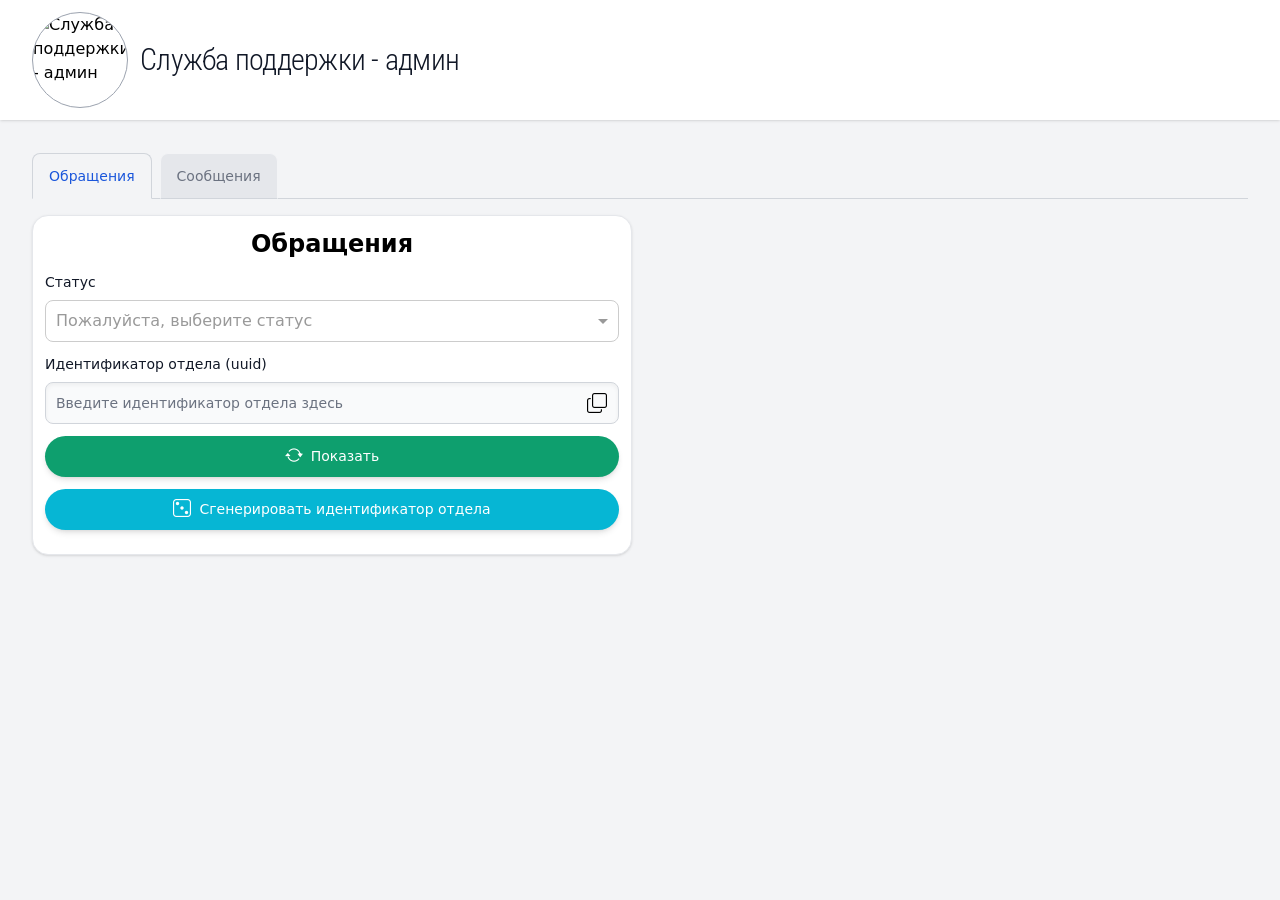
==== static/demo-admin/index.html @ dd45f369 "add demo apps" ====
<!doctype html>
<html class="h-full bg-white sm:bg-gray-100" lang="ru" dir="ltr" data-critters-container>
<head>
    <meta charset="utf-8">
    <title>Api2App - Создать приложение просто онлайн</title>
    <meta name="description" content="Создавайте приложения с приятным и современнным интерфейсом всего за несколько минут. Используйте настройки приватности.">
    <meta name="keywords" content="API, создать приложение, интерфейс, элементы управления, визуальный редактор">
    <meta name="viewport" content="width=device-width, initial-scale=1">
    <link rel="apple-touch-icon" sizes="180x180" href="assets/img/apple-touch-icon.png">
    <link rel="icon" type="image/png" sizes="32x32" href="assets/img/favicon-32x32.png">
    <link rel="icon" type="image/png" sizes="16x16" href="assets/img/favicon-16x16.png">
    <link rel="manifest" href="assets/img/site.webmanifest">
<style>@charset "UTF-8";*,:before,:after{--tw-border-spacing-x:0;--tw-border-spacing-y:0;--tw-translate-x:0;--tw-translate-y:0;--tw-rotate:0;--tw-skew-x:0;--tw-skew-y:0;--tw-scale-x:1;--tw-scale-y:1;--tw-pan-x: ;--tw-pan-y: ;--tw-pinch-zoom: ;--tw-scroll-snap-strictness:proximity;--tw-gradient-from-position: ;--tw-gradient-via-position: ;--tw-gradient-to-position: ;--tw-ordinal: ;--tw-slashed-zero: ;--tw-numeric-figure: ;--tw-numeric-spacing: ;--tw-numeric-fraction: ;--tw-ring-inset: ;--tw-ring-offset-width:0px;--tw-ring-offset-color:#fff;--tw-ring-color:rgb(63 131 248 / .5);--tw-ring-offset-shadow:0 0 #0000;--tw-ring-shadow:0 0 #0000;--tw-shadow:0 0 #0000;--tw-shadow-colored:0 0 #0000;--tw-blur: ;--tw-brightness: ;--tw-contrast: ;--tw-grayscale: ;--tw-hue-rotate: ;--tw-invert: ;--tw-saturate: ;--tw-sepia: ;--tw-drop-shadow: ;--tw-backdrop-blur: ;--tw-backdrop-brightness: ;--tw-backdrop-contrast: ;--tw-backdrop-grayscale: ;--tw-backdrop-hue-rotate: ;--tw-backdrop-invert: ;--tw-backdrop-opacity: ;--tw-backdrop-saturate: ;--tw-backdrop-sepia: ;--tw-contain-size: ;--tw-contain-layout: ;--tw-contain-paint: ;--tw-contain-style: }*,:before,:after{box-sizing:border-box;border-width:0;border-style:solid;border-color:#e5e7eb}:before,:after{--tw-content:""}html{line-height:1.5;-webkit-text-size-adjust:100%;tab-size:4;font-family:ui-sans-serif,system-ui,sans-serif,"Apple Color Emoji","Segoe UI Emoji",Segoe UI Symbol,"Noto Color Emoji";font-feature-settings:normal;font-variation-settings:normal;-webkit-tap-highlight-color:transparent}body{margin:0;line-height:inherit}svg{display:block;vertical-align:middle}.mx-auto{margin-left:auto;margin-right:auto}.h-14{height:3.5rem}.h-full{height:100%}.w-14{width:3.5rem}@keyframes spin{to{transform:rotate(360deg)}}.animate-spin{animation:spin 1s linear infinite}.bg-white{--tw-bg-opacity:1;background-color:rgb(255 255 255 / var(--tw-bg-opacity, 1))}.fill-blue-600{fill:#1c64f2}.pt-14{padding-top:3.5rem}.text-gray-200{--tw-text-opacity:1;color:rgb(229 231 235 / var(--tw-text-opacity, 1))}@media (min-width: 640px){.sm\:bg-gray-100{--tw-bg-opacity:1;background-color:rgb(243 244 246 / var(--tw-bg-opacity, 1))}}</style><link rel="stylesheet" href="styles.8e0a9c269f33bc6c.css" media="print" onload="this.media='all'"><noscript><link rel="stylesheet" href="styles.8e0a9c269f33bc6c.css"></noscript></head>
<body class="h-full">
<app-root>
    <div class="pt-14">
        <svg aria-hidden="true" class="mx-auto w-14 h-14 text-gray-200 animate-spin dark:text-gray-600 fill-blue-600" style="width: 3.5rem; height: 3.5rem; margin: 0 auto;" viewBox="0 0 100 101" fill="none" xmlns="http://www.w3.org/2000/svg">
            <path d="M100 50.5908C100 78.2051 77.6142 100.591 50 100.591C22.3858 100.591 0 78.2051 0 50.5908C0 22.9766 22.3858 0.59082 50 0.59082C77.6142 0.59082 100 22.9766 100 50.5908ZM9.08144 50.5908C9.08144 73.1895 27.4013 91.5094 50 91.5094C72.5987 91.5094 90.9186 73.1895 90.9186 50.5908C90.9186 27.9921 72.5987 9.67226 50 9.67226C27.4013 9.67226 9.08144 27.9921 9.08144 50.5908Z" fill="currentColor"/>
            <path d="M93.9676 39.0409C96.393 38.4038 97.8624 35.9116 97.0079 33.5539C95.2932 28.8227 92.871 24.3692 89.8167 20.348C85.8452 15.1192 80.8826 10.7238 75.2124 7.41289C69.5422 4.10194 63.2754 1.94025 56.7698 1.05124C51.7666 0.367541 46.6976 0.446843 41.7345 1.27873C39.2613 1.69328 37.813 4.19778 38.4501 6.62326C39.0873 9.04874 41.5694 10.4717 44.0505 10.1071C47.8511 9.54855 51.7191 9.52689 55.5402 10.0491C60.8642 10.7766 65.9928 12.5457 70.6331 15.2552C75.2735 17.9648 79.3347 21.5619 82.5849 25.841C84.9175 28.9121 86.7997 32.2913 88.1811 35.8758C89.083 38.2158 91.5421 39.6781 93.9676 39.0409Z" fill="currentFill"/>
        </svg>
    </div>
</app-root>

<script src="https://api2app.org/static/assets/js/vk-bridge/browser.min.js"></script>
<script>
    vkBridge.send('VKWebAppInit')
        .then((data) => {
            if (data.result) {
                window.isVKApp = true;
            }
        });
</script>

<script src="runtime.8a852d989e1c71f6.js" type="module"></script><script src="polyfills.46fb74d9b6b11dcc.js" type="module"></script><script src="scripts.18d14e30ebb1ffea.js" defer></script><script src="main.1f59f36cc4c41d90.js" type="module"></script></body>
</html>
---- static/demo-admin/styles.8e0a9c269f33bc6c.css ----
@charset "UTF-8";/*!
 * Bootstrap Icons v1.13.1 (https://icons.getbootstrap.com/)
 * Copyright 2019-2024 The Bootstrap Authors
 * Licensed under MIT (https://github.com/twbs/icons/blob/main/LICENSE)
 */@font-face{font-display:block;font-family:bootstrap-icons;src:url(bootstrap-icons.154365acf3010d96.woff2?24e3eb84d0bcaf83d77f904c78ac1f47) format("woff2"),url(bootstrap-icons.ac1a99b3d05d8232.woff?24e3eb84d0bcaf83d77f904c78ac1f47) format("woff")}.bi:before,[class^=bi-]:before,[class*=" bi-"]:before{display:inline-block;font-family:bootstrap-icons!important;font-style:normal;font-weight:400!important;font-variant:normal;text-transform:none;line-height:1;vertical-align:-.125em;-webkit-font-smoothing:antialiased;-moz-osx-font-smoothing:grayscale}.bi-123:before{content:"\f67f"}.bi-alarm-fill:before{content:"\f101"}.bi-alarm:before{content:"\f102"}.bi-align-bottom:before{content:"\f103"}.bi-align-center:before{content:"\f104"}.bi-align-end:before{content:"\f105"}.bi-align-middle:before{content:"\f106"}.bi-align-start:before{content:"\f107"}.bi-align-top:before{content:"\f108"}.bi-alt:before{content:"\f109"}.bi-app-indicator:before{content:"\f10a"}.bi-app:before{content:"\f10b"}.bi-archive-fill:before{content:"\f10c"}.bi-archive:before{content:"\f10d"}.bi-arrow-90deg-down:before{content:"\f10e"}.bi-arrow-90deg-left:before{content:"\f10f"}.bi-arrow-90deg-right:before{content:"\f110"}.bi-arrow-90deg-up:before{content:"\f111"}.bi-arrow-bar-down:before{content:"\f112"}.bi-arrow-bar-left:before{content:"\f113"}.bi-arrow-bar-right:before{content:"\f114"}.bi-arrow-bar-up:before{content:"\f115"}.bi-arrow-clockwise:before{content:"\f116"}.bi-arrow-counterclockwise:before{content:"\f117"}.bi-arrow-down-circle-fill:before{content:"\f118"}.bi-arrow-down-circle:before{content:"\f119"}.bi-arrow-down-left-circle-fill:before{content:"\f11a"}.bi-arrow-down-left-circle:before{content:"\f11b"}.bi-arrow-down-left-square-fill:before{content:"\f11c"}.bi-arrow-down-left-square:before{content:"\f11d"}.bi-arrow-down-left:before{content:"\f11e"}.bi-arrow-down-right-circle-fill:before{content:"\f11f"}.bi-arrow-down-right-circle:before{content:"\f120"}.bi-arrow-down-right-square-fill:before{content:"\f121"}.bi-arrow-down-right-square:before{content:"\f122"}.bi-arrow-down-right:before{content:"\f123"}.bi-arrow-down-short:before{content:"\f124"}.bi-arrow-down-square-fill:before{content:"\f125"}.bi-arrow-down-square:before{content:"\f126"}.bi-arrow-down-up:before{content:"\f127"}.bi-arrow-down:before{content:"\f128"}.bi-arrow-left-circle-fill:before{content:"\f129"}.bi-arrow-left-circle:before{content:"\f12a"}.bi-arrow-left-right:before{content:"\f12b"}.bi-arrow-left-short:before{content:"\f12c"}.bi-arrow-left-square-fill:before{content:"\f12d"}.bi-arrow-left-square:before{content:"\f12e"}.bi-arrow-left:before{content:"\f12f"}.bi-arrow-repeat:before{content:"\f130"}.bi-arrow-return-left:before{content:"\f131"}.bi-arrow-return-right:before{content:"\f132"}.bi-arrow-right-circle-fill:before{content:"\f133"}.bi-arrow-right-circle:before{content:"\f134"}.bi-arrow-right-short:before{content:"\f135"}.bi-arrow-right-square-fill:before{content:"\f136"}.bi-arrow-right-square:before{content:"\f137"}.bi-arrow-right:before{content:"\f138"}.bi-arrow-up-circle-fill:before{content:"\f139"}.bi-arrow-up-circle:before{content:"\f13a"}.bi-arrow-up-left-circle-fill:before{content:"\f13b"}.bi-arrow-up-left-circle:before{content:"\f13c"}.bi-arrow-up-left-square-fill:before{content:"\f13d"}.bi-arrow-up-left-square:before{content:"\f13e"}.bi-arrow-up-left:before{content:"\f13f"}.bi-arrow-up-right-circle-fill:before{content:"\f140"}.bi-arrow-up-right-circle:before{content:"\f141"}.bi-arrow-up-right-square-fill:before{content:"\f142"}.bi-arrow-up-right-square:before{content:"\f143"}.bi-arrow-up-right:before{content:"\f144"}.bi-arrow-up-short:before{content:"\f145"}.bi-arrow-up-square-fill:before{content:"\f146"}.bi-arrow-up-square:before{content:"\f147"}.bi-arrow-up:before{content:"\f148"}.bi-arrows-angle-contract:before{content:"\f149"}.bi-arrows-angle-expand:before{content:"\f14a"}.bi-arrows-collapse:before{content:"\f14b"}.bi-arrows-expand:before{content:"\f14c"}.bi-arrows-fullscreen:before{content:"\f14d"}.bi-arrows-move:before{content:"\f14e"}.bi-aspect-ratio-fill:before{content:"\f14f"}.bi-aspect-ratio:before{content:"\f150"}.bi-asterisk:before{content:"\f151"}.bi-at:before{content:"\f152"}.bi-award-fill:before{content:"\f153"}.bi-award:before{content:"\f154"}.bi-back:before{content:"\f155"}.bi-backspace-fill:before{content:"\f156"}.bi-backspace-reverse-fill:before{content:"\f157"}.bi-backspace-reverse:before{content:"\f158"}.bi-backspace:before{content:"\f159"}.bi-badge-3d-fill:before{content:"\f15a"}.bi-badge-3d:before{content:"\f15b"}.bi-badge-4k-fill:before{content:"\f15c"}.bi-badge-4k:before{content:"\f15d"}.bi-badge-8k-fill:before{content:"\f15e"}.bi-badge-8k:before{content:"\f15f"}.bi-badge-ad-fill:before{content:"\f160"}.bi-badge-ad:before{content:"\f161"}.bi-badge-ar-fill:before{content:"\f162"}.bi-badge-ar:before{content:"\f163"}.bi-badge-cc-fill:before{content:"\f164"}.bi-badge-cc:before{content:"\f165"}.bi-badge-hd-fill:before{content:"\f166"}.bi-badge-hd:before{content:"\f167"}.bi-badge-tm-fill:before{content:"\f168"}.bi-badge-tm:before{content:"\f169"}.bi-badge-vo-fill:before{content:"\f16a"}.bi-badge-vo:before{content:"\f16b"}.bi-badge-vr-fill:before{content:"\f16c"}.bi-badge-vr:before{content:"\f16d"}.bi-badge-wc-fill:before{content:"\f16e"}.bi-badge-wc:before{content:"\f16f"}.bi-bag-check-fill:before{content:"\f170"}.bi-bag-check:before{content:"\f171"}.bi-bag-dash-fill:before{content:"\f172"}.bi-bag-dash:before{content:"\f173"}.bi-bag-fill:before{content:"\f174"}.bi-bag-plus-fill:before{content:"\f175"}.bi-bag-plus:before{content:"\f176"}.bi-bag-x-fill:before{content:"\f177"}.bi-bag-x:before{content:"\f178"}.bi-bag:before{content:"\f179"}.bi-bar-chart-fill:before{content:"\f17a"}.bi-bar-chart-line-fill:before{content:"\f17b"}.bi-bar-chart-line:before{content:"\f17c"}.bi-bar-chart-steps:before{content:"\f17d"}.bi-bar-chart:before{content:"\f17e"}.bi-basket-fill:before{content:"\f17f"}.bi-basket:before{content:"\f180"}.bi-basket2-fill:before{content:"\f181"}.bi-basket2:before{content:"\f182"}.bi-basket3-fill:before{content:"\f183"}.bi-basket3:before{content:"\f184"}.bi-battery-charging:before{content:"\f185"}.bi-battery-full:before{content:"\f186"}.bi-battery-half:before{content:"\f187"}.bi-battery:before{content:"\f188"}.bi-bell-fill:before{content:"\f189"}.bi-bell:before{content:"\f18a"}.bi-bezier:before{content:"\f18b"}.bi-bezier2:before{content:"\f18c"}.bi-bicycle:before{content:"\f18d"}.bi-binoculars-fill:before{content:"\f18e"}.bi-binoculars:before{content:"\f18f"}.bi-blockquote-left:before{content:"\f190"}.bi-blockquote-right:before{content:"\f191"}.bi-book-fill:before{content:"\f192"}.bi-book-half:before{content:"\f193"}.bi-book:before{content:"\f194"}.bi-bookmark-check-fill:before{content:"\f195"}.bi-bookmark-check:before{content:"\f196"}.bi-bookmark-dash-fill:before{content:"\f197"}.bi-bookmark-dash:before{content:"\f198"}.bi-bookmark-fill:before{content:"\f199"}.bi-bookmark-heart-fill:before{content:"\f19a"}.bi-bookmark-heart:before{content:"\f19b"}.bi-bookmark-plus-fill:before{content:"\f19c"}.bi-bookmark-plus:before{content:"\f19d"}.bi-bookmark-star-fill:before{content:"\f19e"}.bi-bookmark-star:before{content:"\f19f"}.bi-bookmark-x-fill:before{content:"\f1a0"}.bi-bookmark-x:before{content:"\f1a1"}.bi-bookmark:before{content:"\f1a2"}.bi-bookmarks-fill:before{content:"\f1a3"}.bi-bookmarks:before{content:"\f1a4"}.bi-bookshelf:before{content:"\f1a5"}.bi-bootstrap-fill:before{content:"\f1a6"}.bi-bootstrap-reboot:before{content:"\f1a7"}.bi-bootstrap:before{content:"\f1a8"}.bi-border-all:before{content:"\f1a9"}.bi-border-bottom:before{content:"\f1aa"}.bi-border-center:before{content:"\f1ab"}.bi-border-inner:before{content:"\f1ac"}.bi-border-left:before{content:"\f1ad"}.bi-border-middle:before{content:"\f1ae"}.bi-border-outer:before{content:"\f1af"}.bi-border-right:before{content:"\f1b0"}.bi-border-style:before{content:"\f1b1"}.bi-border-top:before{content:"\f1b2"}.bi-border-width:before{content:"\f1b3"}.bi-border:before{content:"\f1b4"}.bi-bounding-box-circles:before{content:"\f1b5"}.bi-bounding-box:before{content:"\f1b6"}.bi-box-arrow-down-left:before{content:"\f1b7"}.bi-box-arrow-down-right:before{content:"\f1b8"}.bi-box-arrow-down:before{content:"\f1b9"}.bi-box-arrow-in-down-left:before{content:"\f1ba"}.bi-box-arrow-in-down-right:before{content:"\f1bb"}.bi-box-arrow-in-down:before{content:"\f1bc"}.bi-box-arrow-in-left:before{content:"\f1bd"}.bi-box-arrow-in-right:before{content:"\f1be"}.bi-box-arrow-in-up-left:before{content:"\f1bf"}.bi-box-arrow-in-up-right:before{content:"\f1c0"}.bi-box-arrow-in-up:before{content:"\f1c1"}.bi-box-arrow-left:before{content:"\f1c2"}.bi-box-arrow-right:before{content:"\f1c3"}.bi-box-arrow-up-left:before{content:"\f1c4"}.bi-box-arrow-up-right:before{content:"\f1c5"}.bi-box-arrow-up:before{content:"\f1c6"}.bi-box-seam:before{content:"\f1c7"}.bi-box:before{content:"\f1c8"}.bi-braces:before{content:"\f1c9"}.bi-bricks:before{content:"\f1ca"}.bi-briefcase-fill:before{content:"\f1cb"}.bi-briefcase:before{content:"\f1cc"}.bi-brightness-alt-high-fill:before{content:"\f1cd"}.bi-brightness-alt-high:before{content:"\f1ce"}.bi-brightness-alt-low-fill:before{content:"\f1cf"}.bi-brightness-alt-low:before{content:"\f1d0"}.bi-brightness-high-fill:before{content:"\f1d1"}.bi-brightness-high:before{content:"\f1d2"}.bi-brightness-low-fill:before{content:"\f1d3"}.bi-brightness-low:before{content:"\f1d4"}.bi-broadcast-pin:before{content:"\f1d5"}.bi-broadcast:before{content:"\f1d6"}.bi-brush-fill:before{content:"\f1d7"}.bi-brush:before{content:"\f1d8"}.bi-bucket-fill:before{content:"\f1d9"}.bi-bucket:before{content:"\f1da"}.bi-bug-fill:before{content:"\f1db"}.bi-bug:before{content:"\f1dc"}.bi-building:before{content:"\f1dd"}.bi-bullseye:before{content:"\f1de"}.bi-calculator-fill:before{content:"\f1df"}.bi-calculator:before{content:"\f1e0"}.bi-calendar-check-fill:before{content:"\f1e1"}.bi-calendar-check:before{content:"\f1e2"}.bi-calendar-date-fill:before{content:"\f1e3"}.bi-calendar-date:before{content:"\f1e4"}.bi-calendar-day-fill:before{content:"\f1e5"}.bi-calendar-day:before{content:"\f1e6"}.bi-calendar-event-fill:before{content:"\f1e7"}.bi-calendar-event:before{content:"\f1e8"}.bi-calendar-fill:before{content:"\f1e9"}.bi-calendar-minus-fill:before{content:"\f1ea"}.bi-calendar-minus:before{content:"\f1eb"}.bi-calendar-month-fill:before{content:"\f1ec"}.bi-calendar-month:before{content:"\f1ed"}.bi-calendar-plus-fill:before{content:"\f1ee"}.bi-calendar-plus:before{content:"\f1ef"}.bi-calendar-range-fill:before{content:"\f1f0"}.bi-calendar-range:before{content:"\f1f1"}.bi-calendar-week-fill:before{content:"\f1f2"}.bi-calendar-week:before{content:"\f1f3"}.bi-calendar-x-fill:before{content:"\f1f4"}.bi-calendar-x:before{content:"\f1f5"}.bi-calendar:before{content:"\f1f6"}.bi-calendar2-check-fill:before{content:"\f1f7"}.bi-calendar2-check:before{content:"\f1f8"}.bi-calendar2-date-fill:before{content:"\f1f9"}.bi-calendar2-date:before{content:"\f1fa"}.bi-calendar2-day-fill:before{content:"\f1fb"}.bi-calendar2-day:before{content:"\f1fc"}.bi-calendar2-event-fill:before{content:"\f1fd"}.bi-calendar2-event:before{content:"\f1fe"}.bi-calendar2-fill:before{content:"\f1ff"}.bi-calendar2-minus-fill:before{content:"\f200"}.bi-calendar2-minus:before{content:"\f201"}.bi-calendar2-month-fill:before{content:"\f202"}.bi-calendar2-month:before{content:"\f203"}.bi-calendar2-plus-fill:before{content:"\f204"}.bi-calendar2-plus:before{content:"\f205"}.bi-calendar2-range-fill:before{content:"\f206"}.bi-calendar2-range:before{content:"\f207"}.bi-calendar2-week-fill:before{content:"\f208"}.bi-calendar2-week:before{content:"\f209"}.bi-calendar2-x-fill:before{content:"\f20a"}.bi-calendar2-x:before{content:"\f20b"}.bi-calendar2:before{content:"\f20c"}.bi-calendar3-event-fill:before{content:"\f20d"}.bi-calendar3-event:before{content:"\f20e"}.bi-calendar3-fill:before{content:"\f20f"}.bi-calendar3-range-fill:before{content:"\f210"}.bi-calendar3-range:before{content:"\f211"}.bi-calendar3-week-fill:before{content:"\f212"}.bi-calendar3-week:before{content:"\f213"}.bi-calendar3:before{content:"\f214"}.bi-calendar4-event:before{content:"\f215"}.bi-calendar4-range:before{content:"\f216"}.bi-calendar4-week:before{content:"\f217"}.bi-calendar4:before{content:"\f218"}.bi-camera-fill:before{content:"\f219"}.bi-camera-reels-fill:before{content:"\f21a"}.bi-camera-reels:before{content:"\f21b"}.bi-camera-video-fill:before{content:"\f21c"}.bi-camera-video-off-fill:before{content:"\f21d"}.bi-camera-video-off:before{content:"\f21e"}.bi-camera-video:before{content:"\f21f"}.bi-camera:before{content:"\f220"}.bi-camera2:before{content:"\f221"}.bi-capslock-fill:before{content:"\f222"}.bi-capslock:before{content:"\f223"}.bi-card-checklist:before{content:"\f224"}.bi-card-heading:before{content:"\f225"}.bi-card-image:before{content:"\f226"}.bi-card-list:before{content:"\f227"}.bi-card-text:before{content:"\f228"}.bi-caret-down-fill:before{content:"\f229"}.bi-caret-down-square-fill:before{content:"\f22a"}.bi-caret-down-square:before{content:"\f22b"}.bi-caret-down:before{content:"\f22c"}.bi-caret-left-fill:before{content:"\f22d"}.bi-caret-left-square-fill:before{content:"\f22e"}.bi-caret-left-square:before{content:"\f22f"}.bi-caret-left:before{content:"\f230"}.bi-caret-right-fill:before{content:"\f231"}.bi-caret-right-square-fill:before{content:"\f232"}.bi-caret-right-square:before{content:"\f233"}.bi-caret-right:before{content:"\f234"}.bi-caret-up-fill:before{content:"\f235"}.bi-caret-up-square-fill:before{content:"\f236"}.bi-caret-up-square:before{content:"\f237"}.bi-caret-up:before{content:"\f238"}.bi-cart-check-fill:before{content:"\f239"}.bi-cart-check:before{content:"\f23a"}.bi-cart-dash-fill:before{content:"\f23b"}.bi-cart-dash:before{content:"\f23c"}.bi-cart-fill:before{content:"\f23d"}.bi-cart-plus-fill:before{content:"\f23e"}.bi-cart-plus:before{content:"\f23f"}.bi-cart-x-fill:before{content:"\f240"}.bi-cart-x:before{content:"\f241"}.bi-cart:before{content:"\f242"}.bi-cart2:before{content:"\f243"}.bi-cart3:before{content:"\f244"}.bi-cart4:before{content:"\f245"}.bi-cash-stack:before{content:"\f246"}.bi-cash:before{content:"\f247"}.bi-cast:before{content:"\f248"}.bi-chat-dots-fill:before{content:"\f249"}.bi-chat-dots:before{content:"\f24a"}.bi-chat-fill:before{content:"\f24b"}.bi-chat-left-dots-fill:before{content:"\f24c"}.bi-chat-left-dots:before{content:"\f24d"}.bi-chat-left-fill:before{content:"\f24e"}.bi-chat-left-quote-fill:before{content:"\f24f"}.bi-chat-left-quote:before{content:"\f250"}.bi-chat-left-text-fill:before{content:"\f251"}.bi-chat-left-text:before{content:"\f252"}.bi-chat-left:before{content:"\f253"}.bi-chat-quote-fill:before{content:"\f254"}.bi-chat-quote:before{content:"\f255"}.bi-chat-right-dots-fill:before{content:"\f256"}.bi-chat-right-dots:before{content:"\f257"}.bi-chat-right-fill:before{content:"\f258"}.bi-chat-right-quote-fill:before{content:"\f259"}.bi-chat-right-quote:before{content:"\f25a"}.bi-chat-right-text-fill:before{content:"\f25b"}.bi-chat-right-text:before{content:"\f25c"}.bi-chat-right:before{content:"\f25d"}.bi-chat-square-dots-fill:before{content:"\f25e"}.bi-chat-square-dots:before{content:"\f25f"}.bi-chat-square-fill:before{content:"\f260"}.bi-chat-square-quote-fill:before{content:"\f261"}.bi-chat-square-quote:before{content:"\f262"}.bi-chat-square-text-fill:before{content:"\f263"}.bi-chat-square-text:before{content:"\f264"}.bi-chat-square:before{content:"\f265"}.bi-chat-text-fill:before{content:"\f266"}.bi-chat-text:before{content:"\f267"}.bi-chat:before{content:"\f268"}.bi-check-all:before{content:"\f269"}.bi-check-circle-fill:before{content:"\f26a"}.bi-check-circle:before{content:"\f26b"}.bi-check-square-fill:before{content:"\f26c"}.bi-check-square:before{content:"\f26d"}.bi-check:before{content:"\f26e"}.bi-check2-all:before{content:"\f26f"}.bi-check2-circle:before{content:"\f270"}.bi-check2-square:before{content:"\f271"}.bi-check2:before{content:"\f272"}.bi-chevron-bar-contract:before{content:"\f273"}.bi-chevron-bar-down:before{content:"\f274"}.bi-chevron-bar-expand:before{content:"\f275"}.bi-chevron-bar-left:before{content:"\f276"}.bi-chevron-bar-right:before{content:"\f277"}.bi-chevron-bar-up:before{content:"\f278"}.bi-chevron-compact-down:before{content:"\f279"}.bi-chevron-compact-left:before{content:"\f27a"}.bi-chevron-compact-right:before{content:"\f27b"}.bi-chevron-compact-up:before{content:"\f27c"}.bi-chevron-contract:before{content:"\f27d"}.bi-chevron-double-down:before{content:"\f27e"}.bi-chevron-double-left:before{content:"\f27f"}.bi-chevron-double-right:before{content:"\f280"}.bi-chevron-double-up:before{content:"\f281"}.bi-chevron-down:before{content:"\f282"}.bi-chevron-expand:before{content:"\f283"}.bi-chevron-left:before{content:"\f284"}.bi-chevron-right:before{content:"\f285"}.bi-chevron-up:before{content:"\f286"}.bi-circle-fill:before{content:"\f287"}.bi-circle-half:before{content:"\f288"}.bi-circle-square:before{content:"\f289"}.bi-circle:before{content:"\f28a"}.bi-clipboard-check:before{content:"\f28b"}.bi-clipboard-data:before{content:"\f28c"}.bi-clipboard-minus:before{content:"\f28d"}.bi-clipboard-plus:before{content:"\f28e"}.bi-clipboard-x:before{content:"\f28f"}.bi-clipboard:before{content:"\f290"}.bi-clock-fill:before{content:"\f291"}.bi-clock-history:before{content:"\f292"}.bi-clock:before{content:"\f293"}.bi-cloud-arrow-down-fill:before{content:"\f294"}.bi-cloud-arrow-down:before{content:"\f295"}.bi-cloud-arrow-up-fill:before{content:"\f296"}.bi-cloud-arrow-up:before{content:"\f297"}.bi-cloud-check-fill:before{content:"\f298"}.bi-cloud-check:before{content:"\f299"}.bi-cloud-download-fill:before{content:"\f29a"}.bi-cloud-download:before{content:"\f29b"}.bi-cloud-drizzle-fill:before{content:"\f29c"}.bi-cloud-drizzle:before{content:"\f29d"}.bi-cloud-fill:before{content:"\f29e"}.bi-cloud-fog-fill:before{content:"\f29f"}.bi-cloud-fog:before{content:"\f2a0"}.bi-cloud-fog2-fill:before{content:"\f2a1"}.bi-cloud-fog2:before{content:"\f2a2"}.bi-cloud-hail-fill:before{content:"\f2a3"}.bi-cloud-hail:before{content:"\f2a4"}.bi-cloud-haze-fill:before{content:"\f2a6"}.bi-cloud-haze:before{content:"\f2a7"}.bi-cloud-haze2-fill:before{content:"\f2a8"}.bi-cloud-lightning-fill:before{content:"\f2a9"}.bi-cloud-lightning-rain-fill:before{content:"\f2aa"}.bi-cloud-lightning-rain:before{content:"\f2ab"}.bi-cloud-lightning:before{content:"\f2ac"}.bi-cloud-minus-fill:before{content:"\f2ad"}.bi-cloud-minus:before{content:"\f2ae"}.bi-cloud-moon-fill:before{content:"\f2af"}.bi-cloud-moon:before{content:"\f2b0"}.bi-cloud-plus-fill:before{content:"\f2b1"}.bi-cloud-plus:before{content:"\f2b2"}.bi-cloud-rain-fill:before{content:"\f2b3"}.bi-cloud-rain-heavy-fill:before{content:"\f2b4"}.bi-cloud-rain-heavy:before{content:"\f2b5"}.bi-cloud-rain:before{content:"\f2b6"}.bi-cloud-slash-fill:before{content:"\f2b7"}.bi-cloud-slash:before{content:"\f2b8"}.bi-cloud-sleet-fill:before{content:"\f2b9"}.bi-cloud-sleet:before{content:"\f2ba"}.bi-cloud-snow-fill:before{content:"\f2bb"}.bi-cloud-snow:before{content:"\f2bc"}.bi-cloud-sun-fill:before{content:"\f2bd"}.bi-cloud-sun:before{content:"\f2be"}.bi-cloud-upload-fill:before{content:"\f2bf"}.bi-cloud-upload:before{content:"\f2c0"}.bi-cloud:before{content:"\f2c1"}.bi-clouds-fill:before{content:"\f2c2"}.bi-clouds:before{content:"\f2c3"}.bi-cloudy-fill:before{content:"\f2c4"}.bi-cloudy:before{content:"\f2c5"}.bi-code-slash:before{content:"\f2c6"}.bi-code-square:before{content:"\f2c7"}.bi-code:before{content:"\f2c8"}.bi-collection-fill:before{content:"\f2c9"}.bi-collection-play-fill:before{content:"\f2ca"}.bi-collection-play:before{content:"\f2cb"}.bi-collection:before{content:"\f2cc"}.bi-columns-gap:before{content:"\f2cd"}.bi-columns:before{content:"\f2ce"}.bi-command:before{content:"\f2cf"}.bi-compass-fill:before{content:"\f2d0"}.bi-compass:before{content:"\f2d1"}.bi-cone-striped:before{content:"\f2d2"}.bi-cone:before{content:"\f2d3"}.bi-controller:before{content:"\f2d4"}.bi-cpu-fill:before{content:"\f2d5"}.bi-cpu:before{content:"\f2d6"}.bi-credit-card-2-back-fill:before{content:"\f2d7"}.bi-credit-card-2-back:before{content:"\f2d8"}.bi-credit-card-2-front-fill:before{content:"\f2d9"}.bi-credit-card-2-front:before{content:"\f2da"}.bi-credit-card-fill:before{content:"\f2db"}.bi-credit-card:before{content:"\f2dc"}.bi-crop:before{content:"\f2dd"}.bi-cup-fill:before{content:"\f2de"}.bi-cup-straw:before{content:"\f2df"}.bi-cup:before{content:"\f2e0"}.bi-cursor-fill:before{content:"\f2e1"}.bi-cursor-text:before{content:"\f2e2"}.bi-cursor:before{content:"\f2e3"}.bi-dash-circle-dotted:before{content:"\f2e4"}.bi-dash-circle-fill:before{content:"\f2e5"}.bi-dash-circle:before{content:"\f2e6"}.bi-dash-square-dotted:before{content:"\f2e7"}.bi-dash-square-fill:before{content:"\f2e8"}.bi-dash-square:before{content:"\f2e9"}.bi-dash:before{content:"\f2ea"}.bi-diagram-2-fill:before{content:"\f2eb"}.bi-diagram-2:before{content:"\f2ec"}.bi-diagram-3-fill:before{content:"\f2ed"}.bi-diagram-3:before{content:"\f2ee"}.bi-diamond-fill:before{content:"\f2ef"}.bi-diamond-half:before{content:"\f2f0"}.bi-diamond:before{content:"\f2f1"}.bi-dice-1-fill:before{content:"\f2f2"}.bi-dice-1:before{content:"\f2f3"}.bi-dice-2-fill:before{content:"\f2f4"}.bi-dice-2:before{content:"\f2f5"}.bi-dice-3-fill:before{content:"\f2f6"}.bi-dice-3:before{content:"\f2f7"}.bi-dice-4-fill:before{content:"\f2f8"}.bi-dice-4:before{content:"\f2f9"}.bi-dice-5-fill:before{content:"\f2fa"}.bi-dice-5:before{content:"\f2fb"}.bi-dice-6-fill:before{content:"\f2fc"}.bi-dice-6:before{content:"\f2fd"}.bi-disc-fill:before{content:"\f2fe"}.bi-disc:before{content:"\f2ff"}.bi-discord:before{content:"\f300"}.bi-display-fill:before{content:"\f301"}.bi-display:before{content:"\f302"}.bi-distribute-horizontal:before{content:"\f303"}.bi-distribute-vertical:before{content:"\f304"}.bi-door-closed-fill:before{content:"\f305"}.bi-door-closed:before{content:"\f306"}.bi-door-open-fill:before{content:"\f307"}.bi-door-open:before{content:"\f308"}.bi-dot:before{content:"\f309"}.bi-download:before{content:"\f30a"}.bi-droplet-fill:before{content:"\f30b"}.bi-droplet-half:before{content:"\f30c"}.bi-droplet:before{content:"\f30d"}.bi-earbuds:before{content:"\f30e"}.bi-easel-fill:before{content:"\f30f"}.bi-easel:before{content:"\f310"}.bi-egg-fill:before{content:"\f311"}.bi-egg-fried:before{content:"\f312"}.bi-egg:before{content:"\f313"}.bi-eject-fill:before{content:"\f314"}.bi-eject:before{content:"\f315"}.bi-emoji-angry-fill:before{content:"\f316"}.bi-emoji-angry:before{content:"\f317"}.bi-emoji-dizzy-fill:before{content:"\f318"}.bi-emoji-dizzy:before{content:"\f319"}.bi-emoji-expressionless-fill:before{content:"\f31a"}.bi-emoji-expressionless:before{content:"\f31b"}.bi-emoji-frown-fill:before{content:"\f31c"}.bi-emoji-frown:before{content:"\f31d"}.bi-emoji-heart-eyes-fill:before{content:"\f31e"}.bi-emoji-heart-eyes:before{content:"\f31f"}.bi-emoji-laughing-fill:before{content:"\f320"}.bi-emoji-laughing:before{content:"\f321"}.bi-emoji-neutral-fill:before{content:"\f322"}.bi-emoji-neutral:before{content:"\f323"}.bi-emoji-smile-fill:before{content:"\f324"}.bi-emoji-smile-upside-down-fill:before{content:"\f325"}.bi-emoji-smile-upside-down:before{content:"\f326"}.bi-emoji-smile:before{content:"\f327"}.bi-emoji-sunglasses-fill:before{content:"\f328"}.bi-emoji-sunglasses:before{content:"\f329"}.bi-emoji-wink-fill:before{content:"\f32a"}.bi-emoji-wink:before{content:"\f32b"}.bi-envelope-fill:before{content:"\f32c"}.bi-envelope-open-fill:before{content:"\f32d"}.bi-envelope-open:before{content:"\f32e"}.bi-envelope:before{content:"\f32f"}.bi-eraser-fill:before{content:"\f330"}.bi-eraser:before{content:"\f331"}.bi-exclamation-circle-fill:before{content:"\f332"}.bi-exclamation-circle:before{content:"\f333"}.bi-exclamation-diamond-fill:before{content:"\f334"}.bi-exclamation-diamond:before{content:"\f335"}.bi-exclamation-octagon-fill:before{content:"\f336"}.bi-exclamation-octagon:before{content:"\f337"}.bi-exclamation-square-fill:before{content:"\f338"}.bi-exclamation-square:before{content:"\f339"}.bi-exclamation-triangle-fill:before{content:"\f33a"}.bi-exclamation-triangle:before{content:"\f33b"}.bi-exclamation:before{content:"\f33c"}.bi-exclude:before{content:"\f33d"}.bi-eye-fill:before{content:"\f33e"}.bi-eye-slash-fill:before{content:"\f33f"}.bi-eye-slash:before{content:"\f340"}.bi-eye:before{content:"\f341"}.bi-eyedropper:before{content:"\f342"}.bi-eyeglasses:before{content:"\f343"}.bi-facebook:before{content:"\f344"}.bi-file-arrow-down-fill:before{content:"\f345"}.bi-file-arrow-down:before{content:"\f346"}.bi-file-arrow-up-fill:before{content:"\f347"}.bi-file-arrow-up:before{content:"\f348"}.bi-file-bar-graph-fill:before{content:"\f349"}.bi-file-bar-graph:before{content:"\f34a"}.bi-file-binary-fill:before{content:"\f34b"}.bi-file-binary:before{content:"\f34c"}.bi-file-break-fill:before{content:"\f34d"}.bi-file-break:before{content:"\f34e"}.bi-file-check-fill:before{content:"\f34f"}.bi-file-check:before{content:"\f350"}.bi-file-code-fill:before{content:"\f351"}.bi-file-code:before{content:"\f352"}.bi-file-diff-fill:before{content:"\f353"}.bi-file-diff:before{content:"\f354"}.bi-file-earmark-arrow-down-fill:before{content:"\f355"}.bi-file-earmark-arrow-down:before{content:"\f356"}.bi-file-earmark-arrow-up-fill:before{content:"\f357"}.bi-file-earmark-arrow-up:before{content:"\f358"}.bi-file-earmark-bar-graph-fill:before{content:"\f359"}.bi-file-earmark-bar-graph:before{content:"\f35a"}.bi-file-earmark-binary-fill:before{content:"\f35b"}.bi-file-earmark-binary:before{content:"\f35c"}.bi-file-earmark-break-fill:before{content:"\f35d"}.bi-file-earmark-break:before{content:"\f35e"}.bi-file-earmark-check-fill:before{content:"\f35f"}.bi-file-earmark-check:before{content:"\f360"}.bi-file-earmark-code-fill:before{content:"\f361"}.bi-file-earmark-code:before{content:"\f362"}.bi-file-earmark-diff-fill:before{content:"\f363"}.bi-file-earmark-diff:before{content:"\f364"}.bi-file-earmark-easel-fill:before{content:"\f365"}.bi-file-earmark-easel:before{content:"\f366"}.bi-file-earmark-excel-fill:before{content:"\f367"}.bi-file-earmark-excel:before{content:"\f368"}.bi-file-earmark-fill:before{content:"\f369"}.bi-file-earmark-font-fill:before{content:"\f36a"}.bi-file-earmark-font:before{content:"\f36b"}.bi-file-earmark-image-fill:before{content:"\f36c"}.bi-file-earmark-image:before{content:"\f36d"}.bi-file-earmark-lock-fill:before{content:"\f36e"}.bi-file-earmark-lock:before{content:"\f36f"}.bi-file-earmark-lock2-fill:before{content:"\f370"}.bi-file-earmark-lock2:before{content:"\f371"}.bi-file-earmark-medical-fill:before{content:"\f372"}.bi-file-earmark-medical:before{content:"\f373"}.bi-file-earmark-minus-fill:before{content:"\f374"}.bi-file-earmark-minus:before{content:"\f375"}.bi-file-earmark-music-fill:before{content:"\f376"}.bi-file-earmark-music:before{content:"\f377"}.bi-file-earmark-person-fill:before{content:"\f378"}.bi-file-earmark-person:before{content:"\f379"}.bi-file-earmark-play-fill:before{content:"\f37a"}.bi-file-earmark-play:before{content:"\f37b"}.bi-file-earmark-plus-fill:before{content:"\f37c"}.bi-file-earmark-plus:before{content:"\f37d"}.bi-file-earmark-post-fill:before{content:"\f37e"}.bi-file-earmark-post:before{content:"\f37f"}.bi-file-earmark-ppt-fill:before{content:"\f380"}.bi-file-earmark-ppt:before{content:"\f381"}.bi-file-earmark-richtext-fill:before{content:"\f382"}.bi-file-earmark-richtext:before{content:"\f383"}.bi-file-earmark-ruled-fill:before{content:"\f384"}.bi-file-earmark-ruled:before{content:"\f385"}.bi-file-earmark-slides-fill:before{content:"\f386"}.bi-file-earmark-slides:before{content:"\f387"}.bi-file-earmark-spreadsheet-fill:before{content:"\f388"}.bi-file-earmark-spreadsheet:before{content:"\f389"}.bi-file-earmark-text-fill:before{content:"\f38a"}.bi-file-earmark-text:before{content:"\f38b"}.bi-file-earmark-word-fill:before{content:"\f38c"}.bi-file-earmark-word:before{content:"\f38d"}.bi-file-earmark-x-fill:before{content:"\f38e"}.bi-file-earmark-x:before{content:"\f38f"}.bi-file-earmark-zip-fill:before{content:"\f390"}.bi-file-earmark-zip:before{content:"\f391"}.bi-file-earmark:before{content:"\f392"}.bi-file-easel-fill:before{content:"\f393"}.bi-file-easel:before{content:"\f394"}.bi-file-excel-fill:before{content:"\f395"}.bi-file-excel:before{content:"\f396"}.bi-file-fill:before{content:"\f397"}.bi-file-font-fill:before{content:"\f398"}.bi-file-font:before{content:"\f399"}.bi-file-image-fill:before{content:"\f39a"}.bi-file-image:before{content:"\f39b"}.bi-file-lock-fill:before{content:"\f39c"}.bi-file-lock:before{content:"\f39d"}.bi-file-lock2-fill:before{content:"\f39e"}.bi-file-lock2:before{content:"\f39f"}.bi-file-medical-fill:before{content:"\f3a0"}.bi-file-medical:before{content:"\f3a1"}.bi-file-minus-fill:before{content:"\f3a2"}.bi-file-minus:before{content:"\f3a3"}.bi-file-music-fill:before{content:"\f3a4"}.bi-file-music:before{content:"\f3a5"}.bi-file-person-fill:before{content:"\f3a6"}.bi-file-person:before{content:"\f3a7"}.bi-file-play-fill:before{content:"\f3a8"}.bi-file-play:before{content:"\f3a9"}.bi-file-plus-fill:before{content:"\f3aa"}.bi-file-plus:before{content:"\f3ab"}.bi-file-post-fill:before{content:"\f3ac"}.bi-file-post:before{content:"\f3ad"}.bi-file-ppt-fill:before{content:"\f3ae"}.bi-file-ppt:before{content:"\f3af"}.bi-file-richtext-fill:before{content:"\f3b0"}.bi-file-richtext:before{content:"\f3b1"}.bi-file-ruled-fill:before{content:"\f3b2"}.bi-file-ruled:before{content:"\f3b3"}.bi-file-slides-fill:before{content:"\f3b4"}.bi-file-slides:before{content:"\f3b5"}.bi-file-spreadsheet-fill:before{content:"\f3b6"}.bi-file-spreadsheet:before{content:"\f3b7"}.bi-file-text-fill:before{content:"\f3b8"}.bi-file-text:before{content:"\f3b9"}.bi-file-word-fill:before{content:"\f3ba"}.bi-file-word:before{content:"\f3bb"}.bi-file-x-fill:before{content:"\f3bc"}.bi-file-x:before{content:"\f3bd"}.bi-file-zip-fill:before{content:"\f3be"}.bi-file-zip:before{content:"\f3bf"}.bi-file:before{content:"\f3c0"}.bi-files-alt:before{content:"\f3c1"}.bi-files:before{content:"\f3c2"}.bi-film:before{content:"\f3c3"}.bi-filter-circle-fill:before{content:"\f3c4"}.bi-filter-circle:before{content:"\f3c5"}.bi-filter-left:before{content:"\f3c6"}.bi-filter-right:before{content:"\f3c7"}.bi-filter-square-fill:before{content:"\f3c8"}.bi-filter-square:before{content:"\f3c9"}.bi-filter:before{content:"\f3ca"}.bi-flag-fill:before{content:"\f3cb"}.bi-flag:before{content:"\f3cc"}.bi-flower1:before{content:"\f3cd"}.bi-flower2:before{content:"\f3ce"}.bi-flower3:before{content:"\f3cf"}.bi-folder-check:before{content:"\f3d0"}.bi-folder-fill:before{content:"\f3d1"}.bi-folder-minus:before{content:"\f3d2"}.bi-folder-plus:before{content:"\f3d3"}.bi-folder-symlink-fill:before{content:"\f3d4"}.bi-folder-symlink:before{content:"\f3d5"}.bi-folder-x:before{content:"\f3d6"}.bi-folder:before{content:"\f3d7"}.bi-folder2-open:before{content:"\f3d8"}.bi-folder2:before{content:"\f3d9"}.bi-fonts:before{content:"\f3da"}.bi-forward-fill:before{content:"\f3db"}.bi-forward:before{content:"\f3dc"}.bi-front:before{content:"\f3dd"}.bi-fullscreen-exit:before{content:"\f3de"}.bi-fullscreen:before{content:"\f3df"}.bi-funnel-fill:before{content:"\f3e0"}.bi-funnel:before{content:"\f3e1"}.bi-gear-fill:before{content:"\f3e2"}.bi-gear-wide-connected:before{content:"\f3e3"}.bi-gear-wide:before{content:"\f3e4"}.bi-gear:before{content:"\f3e5"}.bi-gem:before{content:"\f3e6"}.bi-geo-alt-fill:before{content:"\f3e7"}.bi-geo-alt:before{content:"\f3e8"}.bi-geo-fill:before{content:"\f3e9"}.bi-geo:before{content:"\f3ea"}.bi-gift-fill:before{content:"\f3eb"}.bi-gift:before{content:"\f3ec"}.bi-github:before{content:"\f3ed"}.bi-globe:before{content:"\f3ee"}.bi-globe2:before{content:"\f3ef"}.bi-google:before{content:"\f3f0"}.bi-graph-down:before{content:"\f3f1"}.bi-graph-up:before{content:"\f3f2"}.bi-grid-1x2-fill:before{content:"\f3f3"}.bi-grid-1x2:before{content:"\f3f4"}.bi-grid-3x2-gap-fill:before{content:"\f3f5"}.bi-grid-3x2-gap:before{content:"\f3f6"}.bi-grid-3x2:before{content:"\f3f7"}.bi-grid-3x3-gap-fill:before{content:"\f3f8"}.bi-grid-3x3-gap:before{content:"\f3f9"}.bi-grid-3x3:before{content:"\f3fa"}.bi-grid-fill:before{content:"\f3fb"}.bi-grid:before{content:"\f3fc"}.bi-grip-horizontal:before{content:"\f3fd"}.bi-grip-vertical:before{content:"\f3fe"}.bi-hammer:before{content:"\f3ff"}.bi-hand-index-fill:before{content:"\f400"}.bi-hand-index-thumb-fill:before{content:"\f401"}.bi-hand-index-thumb:before{content:"\f402"}.bi-hand-index:before{content:"\f403"}.bi-hand-thumbs-down-fill:before{content:"\f404"}.bi-hand-thumbs-down:before{content:"\f405"}.bi-hand-thumbs-up-fill:before{content:"\f406"}.bi-hand-thumbs-up:before{content:"\f407"}.bi-handbag-fill:before{content:"\f408"}.bi-handbag:before{content:"\f409"}.bi-hash:before{content:"\f40a"}.bi-hdd-fill:before{content:"\f40b"}.bi-hdd-network-fill:before{content:"\f40c"}.bi-hdd-network:before{content:"\f40d"}.bi-hdd-rack-fill:before{content:"\f40e"}.bi-hdd-rack:before{content:"\f40f"}.bi-hdd-stack-fill:before{content:"\f410"}.bi-hdd-stack:before{content:"\f411"}.bi-hdd:before{content:"\f412"}.bi-headphones:before{content:"\f413"}.bi-headset:before{content:"\f414"}.bi-heart-fill:before{content:"\f415"}.bi-heart-half:before{content:"\f416"}.bi-heart:before{content:"\f417"}.bi-heptagon-fill:before{content:"\f418"}.bi-heptagon-half:before{content:"\f419"}.bi-heptagon:before{content:"\f41a"}.bi-hexagon-fill:before{content:"\f41b"}.bi-hexagon-half:before{content:"\f41c"}.bi-hexagon:before{content:"\f41d"}.bi-hourglass-bottom:before{content:"\f41e"}.bi-hourglass-split:before{content:"\f41f"}.bi-hourglass-top:before{content:"\f420"}.bi-hourglass:before{content:"\f421"}.bi-house-door-fill:before{content:"\f422"}.bi-house-door:before{content:"\f423"}.bi-house-fill:before{content:"\f424"}.bi-house:before{content:"\f425"}.bi-hr:before{content:"\f426"}.bi-hurricane:before{content:"\f427"}.bi-image-alt:before{content:"\f428"}.bi-image-fill:before{content:"\f429"}.bi-image:before{content:"\f42a"}.bi-images:before{content:"\f42b"}.bi-inbox-fill:before{content:"\f42c"}.bi-inbox:before{content:"\f42d"}.bi-inboxes-fill:before{content:"\f42e"}.bi-inboxes:before{content:"\f42f"}.bi-info-circle-fill:before{content:"\f430"}.bi-info-circle:before{content:"\f431"}.bi-info-square-fill:before{content:"\f432"}.bi-info-square:before{content:"\f433"}.bi-info:before{content:"\f434"}.bi-input-cursor-text:before{content:"\f435"}.bi-input-cursor:before{content:"\f436"}.bi-instagram:before{content:"\f437"}.bi-intersect:before{content:"\f438"}.bi-journal-album:before{content:"\f439"}.bi-journal-arrow-down:before{content:"\f43a"}.bi-journal-arrow-up:before{content:"\f43b"}.bi-journal-bookmark-fill:before{content:"\f43c"}.bi-journal-bookmark:before{content:"\f43d"}.bi-journal-check:before{content:"\f43e"}.bi-journal-code:before{content:"\f43f"}.bi-journal-medical:before{content:"\f440"}.bi-journal-minus:before{content:"\f441"}.bi-journal-plus:before{content:"\f442"}.bi-journal-richtext:before{content:"\f443"}.bi-journal-text:before{content:"\f444"}.bi-journal-x:before{content:"\f445"}.bi-journal:before{content:"\f446"}.bi-journals:before{content:"\f447"}.bi-joystick:before{content:"\f448"}.bi-justify-left:before{content:"\f449"}.bi-justify-right:before{content:"\f44a"}.bi-justify:before{content:"\f44b"}.bi-kanban-fill:before{content:"\f44c"}.bi-kanban:before{content:"\f44d"}.bi-key-fill:before{content:"\f44e"}.bi-key:before{content:"\f44f"}.bi-keyboard-fill:before{content:"\f450"}.bi-keyboard:before{content:"\f451"}.bi-ladder:before{content:"\f452"}.bi-lamp-fill:before{content:"\f453"}.bi-lamp:before{content:"\f454"}.bi-laptop-fill:before{content:"\f455"}.bi-laptop:before{content:"\f456"}.bi-layer-backward:before{content:"\f457"}.bi-layer-forward:before{content:"\f458"}.bi-layers-fill:before{content:"\f459"}.bi-layers-half:before{content:"\f45a"}.bi-layers:before{content:"\f45b"}.bi-layout-sidebar-inset-reverse:before{content:"\f45c"}.bi-layout-sidebar-inset:before{content:"\f45d"}.bi-layout-sidebar-reverse:before{content:"\f45e"}.bi-layout-sidebar:before{content:"\f45f"}.bi-layout-split:before{content:"\f460"}.bi-layout-text-sidebar-reverse:before{content:"\f461"}.bi-layout-text-sidebar:before{content:"\f462"}.bi-layout-text-window-reverse:before{content:"\f463"}.bi-layout-text-window:before{content:"\f464"}.bi-layout-three-columns:before{content:"\f465"}.bi-layout-wtf:before{content:"\f466"}.bi-life-preserver:before{content:"\f467"}.bi-lightbulb-fill:before{content:"\f468"}.bi-lightbulb-off-fill:before{content:"\f469"}.bi-lightbulb-off:before{content:"\f46a"}.bi-lightbulb:before{content:"\f46b"}.bi-lightning-charge-fill:before{content:"\f46c"}.bi-lightning-charge:before{content:"\f46d"}.bi-lightning-fill:before{content:"\f46e"}.bi-lightning:before{content:"\f46f"}.bi-link-45deg:before{content:"\f470"}.bi-link:before{content:"\f471"}.bi-linkedin:before{content:"\f472"}.bi-list-check:before{content:"\f473"}.bi-list-nested:before{content:"\f474"}.bi-list-ol:before{content:"\f475"}.bi-list-stars:before{content:"\f476"}.bi-list-task:before{content:"\f477"}.bi-list-ul:before{content:"\f478"}.bi-list:before{content:"\f479"}.bi-lock-fill:before{content:"\f47a"}.bi-lock:before{content:"\f47b"}.bi-mailbox:before{content:"\f47c"}.bi-mailbox2:before{content:"\f47d"}.bi-map-fill:before{content:"\f47e"}.bi-map:before{content:"\f47f"}.bi-markdown-fill:before{content:"\f480"}.bi-markdown:before{content:"\f481"}.bi-mask:before{content:"\f482"}.bi-megaphone-fill:before{content:"\f483"}.bi-megaphone:before{content:"\f484"}.bi-menu-app-fill:before{content:"\f485"}.bi-menu-app:before{content:"\f486"}.bi-menu-button-fill:before{content:"\f487"}.bi-menu-button-wide-fill:before{content:"\f488"}.bi-menu-button-wide:before{content:"\f489"}.bi-menu-button:before{content:"\f48a"}.bi-menu-down:before{content:"\f48b"}.bi-menu-up:before{content:"\f48c"}.bi-mic-fill:before{content:"\f48d"}.bi-mic-mute-fill:before{content:"\f48e"}.bi-mic-mute:before{content:"\f48f"}.bi-mic:before{content:"\f490"}.bi-minecart-loaded:before{content:"\f491"}.bi-minecart:before{content:"\f492"}.bi-moisture:before{content:"\f493"}.bi-moon-fill:before{content:"\f494"}.bi-moon-stars-fill:before{content:"\f495"}.bi-moon-stars:before{content:"\f496"}.bi-moon:before{content:"\f497"}.bi-mouse-fill:before{content:"\f498"}.bi-mouse:before{content:"\f499"}.bi-mouse2-fill:before{content:"\f49a"}.bi-mouse2:before{content:"\f49b"}.bi-mouse3-fill:before{content:"\f49c"}.bi-mouse3:before{content:"\f49d"}.bi-music-note-beamed:before{content:"\f49e"}.bi-music-note-list:before{content:"\f49f"}.bi-music-note:before{content:"\f4a0"}.bi-music-player-fill:before{content:"\f4a1"}.bi-music-player:before{content:"\f4a2"}.bi-newspaper:before{content:"\f4a3"}.bi-node-minus-fill:before{content:"\f4a4"}.bi-node-minus:before{content:"\f4a5"}.bi-node-plus-fill:before{content:"\f4a6"}.bi-node-plus:before{content:"\f4a7"}.bi-nut-fill:before{content:"\f4a8"}.bi-nut:before{content:"\f4a9"}.bi-octagon-fill:before{content:"\f4aa"}.bi-octagon-half:before{content:"\f4ab"}.bi-octagon:before{content:"\f4ac"}.bi-option:before{content:"\f4ad"}.bi-outlet:before{content:"\f4ae"}.bi-paint-bucket:before{content:"\f4af"}.bi-palette-fill:before{content:"\f4b0"}.bi-palette:before{content:"\f4b1"}.bi-palette2:before{content:"\f4b2"}.bi-paperclip:before{content:"\f4b3"}.bi-paragraph:before{content:"\f4b4"}.bi-patch-check-fill:before{content:"\f4b5"}.bi-patch-check:before{content:"\f4b6"}.bi-patch-exclamation-fill:before{content:"\f4b7"}.bi-patch-exclamation:before{content:"\f4b8"}.bi-patch-minus-fill:before{content:"\f4b9"}.bi-patch-minus:before{content:"\f4ba"}.bi-patch-plus-fill:before{content:"\f4bb"}.bi-patch-plus:before{content:"\f4bc"}.bi-patch-question-fill:before{content:"\f4bd"}.bi-patch-question:before{content:"\f4be"}.bi-pause-btn-fill:before{content:"\f4bf"}.bi-pause-btn:before{content:"\f4c0"}.bi-pause-circle-fill:before{content:"\f4c1"}.bi-pause-circle:before{content:"\f4c2"}.bi-pause-fill:before{content:"\f4c3"}.bi-pause:before{content:"\f4c4"}.bi-peace-fill:before{content:"\f4c5"}.bi-peace:before{content:"\f4c6"}.bi-pen-fill:before{content:"\f4c7"}.bi-pen:before{content:"\f4c8"}.bi-pencil-fill:before{content:"\f4c9"}.bi-pencil-square:before{content:"\f4ca"}.bi-pencil:before{content:"\f4cb"}.bi-pentagon-fill:before{content:"\f4cc"}.bi-pentagon-half:before{content:"\f4cd"}.bi-pentagon:before{content:"\f4ce"}.bi-people-fill:before{content:"\f4cf"}.bi-people:before{content:"\f4d0"}.bi-percent:before{content:"\f4d1"}.bi-person-badge-fill:before{content:"\f4d2"}.bi-person-badge:before{content:"\f4d3"}.bi-person-bounding-box:before{content:"\f4d4"}.bi-person-check-fill:before{content:"\f4d5"}.bi-person-check:before{content:"\f4d6"}.bi-person-circle:before{content:"\f4d7"}.bi-person-dash-fill:before{content:"\f4d8"}.bi-person-dash:before{content:"\f4d9"}.bi-person-fill:before{content:"\f4da"}.bi-person-lines-fill:before{content:"\f4db"}.bi-person-plus-fill:before{content:"\f4dc"}.bi-person-plus:before{content:"\f4dd"}.bi-person-square:before{content:"\f4de"}.bi-person-x-fill:before{content:"\f4df"}.bi-person-x:before{content:"\f4e0"}.bi-person:before{content:"\f4e1"}.bi-phone-fill:before{content:"\f4e2"}.bi-phone-landscape-fill:before{content:"\f4e3"}.bi-phone-landscape:before{content:"\f4e4"}.bi-phone-vibrate-fill:before{content:"\f4e5"}.bi-phone-vibrate:before{content:"\f4e6"}.bi-phone:before{content:"\f4e7"}.bi-pie-chart-fill:before{content:"\f4e8"}.bi-pie-chart:before{content:"\f4e9"}.bi-pin-angle-fill:before{content:"\f4ea"}.bi-pin-angle:before{content:"\f4eb"}.bi-pin-fill:before{content:"\f4ec"}.bi-pin:before{content:"\f4ed"}.bi-pip-fill:before{content:"\f4ee"}.bi-pip:before{content:"\f4ef"}.bi-play-btn-fill:before{content:"\f4f0"}.bi-play-btn:before{content:"\f4f1"}.bi-play-circle-fill:before{content:"\f4f2"}.bi-play-circle:before{content:"\f4f3"}.bi-play-fill:before{content:"\f4f4"}.bi-play:before{content:"\f4f5"}.bi-plug-fill:before{content:"\f4f6"}.bi-plug:before{content:"\f4f7"}.bi-plus-circle-dotted:before{content:"\f4f8"}.bi-plus-circle-fill:before{content:"\f4f9"}.bi-plus-circle:before{content:"\f4fa"}.bi-plus-square-dotted:before{content:"\f4fb"}.bi-plus-square-fill:before{content:"\f4fc"}.bi-plus-square:before{content:"\f4fd"}.bi-plus:before{content:"\f4fe"}.bi-power:before{content:"\f4ff"}.bi-printer-fill:before{content:"\f500"}.bi-printer:before{content:"\f501"}.bi-puzzle-fill:before{content:"\f502"}.bi-puzzle:before{content:"\f503"}.bi-question-circle-fill:before{content:"\f504"}.bi-question-circle:before{content:"\f505"}.bi-question-diamond-fill:before{content:"\f506"}.bi-question-diamond:before{content:"\f507"}.bi-question-octagon-fill:before{content:"\f508"}.bi-question-octagon:before{content:"\f509"}.bi-question-square-fill:before{content:"\f50a"}.bi-question-square:before{content:"\f50b"}.bi-question:before{content:"\f50c"}.bi-rainbow:before{content:"\f50d"}.bi-receipt-cutoff:before{content:"\f50e"}.bi-receipt:before{content:"\f50f"}.bi-reception-0:before{content:"\f510"}.bi-reception-1:before{content:"\f511"}.bi-reception-2:before{content:"\f512"}.bi-reception-3:before{content:"\f513"}.bi-reception-4:before{content:"\f514"}.bi-record-btn-fill:before{content:"\f515"}.bi-record-btn:before{content:"\f516"}.bi-record-circle-fill:before{content:"\f517"}.bi-record-circle:before{content:"\f518"}.bi-record-fill:before{content:"\f519"}.bi-record:before{content:"\f51a"}.bi-record2-fill:before{content:"\f51b"}.bi-record2:before{content:"\f51c"}.bi-reply-all-fill:before{content:"\f51d"}.bi-reply-all:before{content:"\f51e"}.bi-reply-fill:before{content:"\f51f"}.bi-reply:before{content:"\f520"}.bi-rss-fill:before{content:"\f521"}.bi-rss:before{content:"\f522"}.bi-rulers:before{content:"\f523"}.bi-save-fill:before{content:"\f524"}.bi-save:before{content:"\f525"}.bi-save2-fill:before{content:"\f526"}.bi-save2:before{content:"\f527"}.bi-scissors:before{content:"\f528"}.bi-screwdriver:before{content:"\f529"}.bi-search:before{content:"\f52a"}.bi-segmented-nav:before{content:"\f52b"}.bi-server:before{content:"\f52c"}.bi-share-fill:before{content:"\f52d"}.bi-share:before{content:"\f52e"}.bi-shield-check:before{content:"\f52f"}.bi-shield-exclamation:before{content:"\f530"}.bi-shield-fill-check:before{content:"\f531"}.bi-shield-fill-exclamation:before{content:"\f532"}.bi-shield-fill-minus:before{content:"\f533"}.bi-shield-fill-plus:before{content:"\f534"}.bi-shield-fill-x:before{content:"\f535"}.bi-shield-fill:before{content:"\f536"}.bi-shield-lock-fill:before{content:"\f537"}.bi-shield-lock:before{content:"\f538"}.bi-shield-minus:before{content:"\f539"}.bi-shield-plus:before{content:"\f53a"}.bi-shield-shaded:before{content:"\f53b"}.bi-shield-slash-fill:before{content:"\f53c"}.bi-shield-slash:before{content:"\f53d"}.bi-shield-x:before{content:"\f53e"}.bi-shield:before{content:"\f53f"}.bi-shift-fill:before{content:"\f540"}.bi-shift:before{content:"\f541"}.bi-shop-window:before{content:"\f542"}.bi-shop:before{content:"\f543"}.bi-shuffle:before{content:"\f544"}.bi-signpost-2-fill:before{content:"\f545"}.bi-signpost-2:before{content:"\f546"}.bi-signpost-fill:before{content:"\f547"}.bi-signpost-split-fill:before{content:"\f548"}.bi-signpost-split:before{content:"\f549"}.bi-signpost:before{content:"\f54a"}.bi-sim-fill:before{content:"\f54b"}.bi-sim:before{content:"\f54c"}.bi-skip-backward-btn-fill:before{content:"\f54d"}.bi-skip-backward-btn:before{content:"\f54e"}.bi-skip-backward-circle-fill:before{content:"\f54f"}.bi-skip-backward-circle:before{content:"\f550"}.bi-skip-backward-fill:before{content:"\f551"}.bi-skip-backward:before{content:"\f552"}.bi-skip-end-btn-fill:before{content:"\f553"}.bi-skip-end-btn:before{content:"\f554"}.bi-skip-end-circle-fill:before{content:"\f555"}.bi-skip-end-circle:before{content:"\f556"}.bi-skip-end-fill:before{content:"\f557"}.bi-skip-end:before{content:"\f558"}.bi-skip-forward-btn-fill:before{content:"\f559"}.bi-skip-forward-btn:before{content:"\f55a"}.bi-skip-forward-circle-fill:before{content:"\f55b"}.bi-skip-forward-circle:before{content:"\f55c"}.bi-skip-forward-fill:before{content:"\f55d"}.bi-skip-forward:before{content:"\f55e"}.bi-skip-start-btn-fill:before{content:"\f55f"}.bi-skip-start-btn:before{content:"\f560"}.bi-skip-start-circle-fill:before{content:"\f561"}.bi-skip-start-circle:before{content:"\f562"}.bi-skip-start-fill:before{content:"\f563"}.bi-skip-start:before{content:"\f564"}.bi-slack:before{content:"\f565"}.bi-slash-circle-fill:before{content:"\f566"}.bi-slash-circle:before{content:"\f567"}.bi-slash-square-fill:before{content:"\f568"}.bi-slash-square:before{content:"\f569"}.bi-slash:before{content:"\f56a"}.bi-sliders:before{content:"\f56b"}.bi-smartwatch:before{content:"\f56c"}.bi-snow:before{content:"\f56d"}.bi-snow2:before{content:"\f56e"}.bi-snow3:before{content:"\f56f"}.bi-sort-alpha-down-alt:before{content:"\f570"}.bi-sort-alpha-down:before{content:"\f571"}.bi-sort-alpha-up-alt:before{content:"\f572"}.bi-sort-alpha-up:before{content:"\f573"}.bi-sort-down-alt:before{content:"\f574"}.bi-sort-down:before{content:"\f575"}.bi-sort-numeric-down-alt:before{content:"\f576"}.bi-sort-numeric-down:before{content:"\f577"}.bi-sort-numeric-up-alt:before{content:"\f578"}.bi-sort-numeric-up:before{content:"\f579"}.bi-sort-up-alt:before{content:"\f57a"}.bi-sort-up:before{content:"\f57b"}.bi-soundwave:before{content:"\f57c"}.bi-speaker-fill:before{content:"\f57d"}.bi-speaker:before{content:"\f57e"}.bi-speedometer:before{content:"\f57f"}.bi-speedometer2:before{content:"\f580"}.bi-spellcheck:before{content:"\f581"}.bi-square-fill:before{content:"\f582"}.bi-square-half:before{content:"\f583"}.bi-square:before{content:"\f584"}.bi-stack:before{content:"\f585"}.bi-star-fill:before{content:"\f586"}.bi-star-half:before{content:"\f587"}.bi-star:before{content:"\f588"}.bi-stars:before{content:"\f589"}.bi-stickies-fill:before{content:"\f58a"}.bi-stickies:before{content:"\f58b"}.bi-sticky-fill:before{content:"\f58c"}.bi-sticky:before{content:"\f58d"}.bi-stop-btn-fill:before{content:"\f58e"}.bi-stop-btn:before{content:"\f58f"}.bi-stop-circle-fill:before{content:"\f590"}.bi-stop-circle:before{content:"\f591"}.bi-stop-fill:before{content:"\f592"}.bi-stop:before{content:"\f593"}.bi-stoplights-fill:before{content:"\f594"}.bi-stoplights:before{content:"\f595"}.bi-stopwatch-fill:before{content:"\f596"}.bi-stopwatch:before{content:"\f597"}.bi-subtract:before{content:"\f598"}.bi-suit-club-fill:before{content:"\f599"}.bi-suit-club:before{content:"\f59a"}.bi-suit-diamond-fill:before{content:"\f59b"}.bi-suit-diamond:before{content:"\f59c"}.bi-suit-heart-fill:before{content:"\f59d"}.bi-suit-heart:before{content:"\f59e"}.bi-suit-spade-fill:before{content:"\f59f"}.bi-suit-spade:before{content:"\f5a0"}.bi-sun-fill:before{content:"\f5a1"}.bi-sun:before{content:"\f5a2"}.bi-sunglasses:before{content:"\f5a3"}.bi-sunrise-fill:before{content:"\f5a4"}.bi-sunrise:before{content:"\f5a5"}.bi-sunset-fill:before{content:"\f5a6"}.bi-sunset:before{content:"\f5a7"}.bi-symmetry-horizontal:before{content:"\f5a8"}.bi-symmetry-vertical:before{content:"\f5a9"}.bi-table:before{content:"\f5aa"}.bi-tablet-fill:before{content:"\f5ab"}.bi-tablet-landscape-fill:before{content:"\f5ac"}.bi-tablet-landscape:before{content:"\f5ad"}.bi-tablet:before{content:"\f5ae"}.bi-tag-fill:before{content:"\f5af"}.bi-tag:before{content:"\f5b0"}.bi-tags-fill:before{content:"\f5b1"}.bi-tags:before{content:"\f5b2"}.bi-telegram:before{content:"\f5b3"}.bi-telephone-fill:before{content:"\f5b4"}.bi-telephone-forward-fill:before{content:"\f5b5"}.bi-telephone-forward:before{content:"\f5b6"}.bi-telephone-inbound-fill:before{content:"\f5b7"}.bi-telephone-inbound:before{content:"\f5b8"}.bi-telephone-minus-fill:before{content:"\f5b9"}.bi-telephone-minus:before{content:"\f5ba"}.bi-telephone-outbound-fill:before{content:"\f5bb"}.bi-telephone-outbound:before{content:"\f5bc"}.bi-telephone-plus-fill:before{content:"\f5bd"}.bi-telephone-plus:before{content:"\f5be"}.bi-telephone-x-fill:before{content:"\f5bf"}.bi-telephone-x:before{content:"\f5c0"}.bi-telephone:before{content:"\f5c1"}.bi-terminal-fill:before{content:"\f5c2"}.bi-terminal:before{content:"\f5c3"}.bi-text-center:before{content:"\f5c4"}.bi-text-indent-left:before{content:"\f5c5"}.bi-text-indent-right:before{content:"\f5c6"}.bi-text-left:before{content:"\f5c7"}.bi-text-paragraph:before{content:"\f5c8"}.bi-text-right:before{content:"\f5c9"}.bi-textarea-resize:before{content:"\f5ca"}.bi-textarea-t:before{content:"\f5cb"}.bi-textarea:before{content:"\f5cc"}.bi-thermometer-half:before{content:"\f5cd"}.bi-thermometer-high:before{content:"\f5ce"}.bi-thermometer-low:before{content:"\f5cf"}.bi-thermometer-snow:before{content:"\f5d0"}.bi-thermometer-sun:before{content:"\f5d1"}.bi-thermometer:before{content:"\f5d2"}.bi-three-dots-vertical:before{content:"\f5d3"}.bi-three-dots:before{content:"\f5d4"}.bi-toggle-off:before{content:"\f5d5"}.bi-toggle-on:before{content:"\f5d6"}.bi-toggle2-off:before{content:"\f5d7"}.bi-toggle2-on:before{content:"\f5d8"}.bi-toggles:before{content:"\f5d9"}.bi-toggles2:before{content:"\f5da"}.bi-tools:before{content:"\f5db"}.bi-tornado:before{content:"\f5dc"}.bi-trash-fill:before{content:"\f5dd"}.bi-trash:before{content:"\f5de"}.bi-trash2-fill:before{content:"\f5df"}.bi-trash2:before{content:"\f5e0"}.bi-tree-fill:before{content:"\f5e1"}.bi-tree:before{content:"\f5e2"}.bi-triangle-fill:before{content:"\f5e3"}.bi-triangle-half:before{content:"\f5e4"}.bi-triangle:before{content:"\f5e5"}.bi-trophy-fill:before{content:"\f5e6"}.bi-trophy:before{content:"\f5e7"}.bi-tropical-storm:before{content:"\f5e8"}.bi-truck-flatbed:before{content:"\f5e9"}.bi-truck:before{content:"\f5ea"}.bi-tsunami:before{content:"\f5eb"}.bi-tv-fill:before{content:"\f5ec"}.bi-tv:before{content:"\f5ed"}.bi-twitch:before{content:"\f5ee"}.bi-twitter:before{content:"\f5ef"}.bi-type-bold:before{content:"\f5f0"}.bi-type-h1:before{content:"\f5f1"}.bi-type-h2:before{content:"\f5f2"}.bi-type-h3:before{content:"\f5f3"}.bi-type-italic:before{content:"\f5f4"}.bi-type-strikethrough:before{content:"\f5f5"}.bi-type-underline:before{content:"\f5f6"}.bi-type:before{content:"\f5f7"}.bi-ui-checks-grid:before{content:"\f5f8"}.bi-ui-checks:before{content:"\f5f9"}.bi-ui-radios-grid:before{content:"\f5fa"}.bi-ui-radios:before{content:"\f5fb"}.bi-umbrella-fill:before{content:"\f5fc"}.bi-umbrella:before{content:"\f5fd"}.bi-union:before{content:"\f5fe"}.bi-unlock-fill:before{content:"\f5ff"}.bi-unlock:before{content:"\f600"}.bi-upc-scan:before{content:"\f601"}.bi-upc:before{content:"\f602"}.bi-upload:before{content:"\f603"}.bi-vector-pen:before{content:"\f604"}.bi-view-list:before{content:"\f605"}.bi-view-stacked:before{content:"\f606"}.bi-vinyl-fill:before{content:"\f607"}.bi-vinyl:before{content:"\f608"}.bi-voicemail:before{content:"\f609"}.bi-volume-down-fill:before{content:"\f60a"}.bi-volume-down:before{content:"\f60b"}.bi-volume-mute-fill:before{content:"\f60c"}.bi-volume-mute:before{content:"\f60d"}.bi-volume-off-fill:before{content:"\f60e"}.bi-volume-off:before{content:"\f60f"}.bi-volume-up-fill:before{content:"\f610"}.bi-volume-up:before{content:"\f611"}.bi-vr:before{content:"\f612"}.bi-wallet-fill:before{content:"\f613"}.bi-wallet:before{content:"\f614"}.bi-wallet2:before{content:"\f615"}.bi-watch:before{content:"\f616"}.bi-water:before{content:"\f617"}.bi-whatsapp:before{content:"\f618"}.bi-wifi-1:before{content:"\f619"}.bi-wifi-2:before{content:"\f61a"}.bi-wifi-off:before{content:"\f61b"}.bi-wifi:before{content:"\f61c"}.bi-wind:before{content:"\f61d"}.bi-window-dock:before{content:"\f61e"}.bi-window-sidebar:before{content:"\f61f"}.bi-window:before{content:"\f620"}.bi-wrench:before{content:"\f621"}.bi-x-circle-fill:before{content:"\f622"}.bi-x-circle:before{content:"\f623"}.bi-x-diamond-fill:before{content:"\f624"}.bi-x-diamond:before{content:"\f625"}.bi-x-octagon-fill:before{content:"\f626"}.bi-x-octagon:before{content:"\f627"}.bi-x-square-fill:before{content:"\f628"}.bi-x-square:before{content:"\f629"}.bi-x:before{content:"\f62a"}.bi-youtube:before{content:"\f62b"}.bi-zoom-in:before{content:"\f62c"}.bi-zoom-out:before{content:"\f62d"}.bi-bank:before{content:"\f62e"}.bi-bank2:before{content:"\f62f"}.bi-bell-slash-fill:before{content:"\f630"}.bi-bell-slash:before{content:"\f631"}.bi-cash-coin:before{content:"\f632"}.bi-check-lg:before{content:"\f633"}.bi-coin:before{content:"\f634"}.bi-currency-bitcoin:before{content:"\f635"}.bi-currency-dollar:before{content:"\f636"}.bi-currency-euro:before{content:"\f637"}.bi-currency-exchange:before{content:"\f638"}.bi-currency-pound:before{content:"\f639"}.bi-currency-yen:before{content:"\f63a"}.bi-dash-lg:before{content:"\f63b"}.bi-exclamation-lg:before{content:"\f63c"}.bi-file-earmark-pdf-fill:before{content:"\f63d"}.bi-file-earmark-pdf:before{content:"\f63e"}.bi-file-pdf-fill:before{content:"\f63f"}.bi-file-pdf:before{content:"\f640"}.bi-gender-ambiguous:before{content:"\f641"}.bi-gender-female:before{content:"\f642"}.bi-gender-male:before{content:"\f643"}.bi-gender-trans:before{content:"\f644"}.bi-headset-vr:before{content:"\f645"}.bi-info-lg:before{content:"\f646"}.bi-mastodon:before{content:"\f647"}.bi-messenger:before{content:"\f648"}.bi-piggy-bank-fill:before{content:"\f649"}.bi-piggy-bank:before{content:"\f64a"}.bi-pin-map-fill:before{content:"\f64b"}.bi-pin-map:before{content:"\f64c"}.bi-plus-lg:before{content:"\f64d"}.bi-question-lg:before{content:"\f64e"}.bi-recycle:before{content:"\f64f"}.bi-reddit:before{content:"\f650"}.bi-safe-fill:before{content:"\f651"}.bi-safe2-fill:before{content:"\f652"}.bi-safe2:before{content:"\f653"}.bi-sd-card-fill:before{content:"\f654"}.bi-sd-card:before{content:"\f655"}.bi-skype:before{content:"\f656"}.bi-slash-lg:before{content:"\f657"}.bi-translate:before{content:"\f658"}.bi-x-lg:before{content:"\f659"}.bi-safe:before{content:"\f65a"}.bi-apple:before{content:"\f65b"}.bi-microsoft:before{content:"\f65d"}.bi-windows:before{content:"\f65e"}.bi-behance:before{content:"\f65c"}.bi-dribbble:before{content:"\f65f"}.bi-line:before{content:"\f660"}.bi-medium:before{content:"\f661"}.bi-paypal:before{content:"\f662"}.bi-pinterest:before{content:"\f663"}.bi-signal:before{content:"\f664"}.bi-snapchat:before{content:"\f665"}.bi-spotify:before{content:"\f666"}.bi-stack-overflow:before{content:"\f667"}.bi-strava:before{content:"\f668"}.bi-wordpress:before{content:"\f669"}.bi-vimeo:before{content:"\f66a"}.bi-activity:before{content:"\f66b"}.bi-easel2-fill:before{content:"\f66c"}.bi-easel2:before{content:"\f66d"}.bi-easel3-fill:before{content:"\f66e"}.bi-easel3:before{content:"\f66f"}.bi-fan:before{content:"\f670"}.bi-fingerprint:before{content:"\f671"}.bi-graph-down-arrow:before{content:"\f672"}.bi-graph-up-arrow:before{content:"\f673"}.bi-hypnotize:before{content:"\f674"}.bi-magic:before{content:"\f675"}.bi-person-rolodex:before{content:"\f676"}.bi-person-video:before{content:"\f677"}.bi-person-video2:before{content:"\f678"}.bi-person-video3:before{content:"\f679"}.bi-person-workspace:before{content:"\f67a"}.bi-radioactive:before{content:"\f67b"}.bi-webcam-fill:before{content:"\f67c"}.bi-webcam:before{content:"\f67d"}.bi-yin-yang:before{content:"\f67e"}.bi-bandaid-fill:before{content:"\f680"}.bi-bandaid:before{content:"\f681"}.bi-bluetooth:before{content:"\f682"}.bi-body-text:before{content:"\f683"}.bi-boombox:before{content:"\f684"}.bi-boxes:before{content:"\f685"}.bi-dpad-fill:before{content:"\f686"}.bi-dpad:before{content:"\f687"}.bi-ear-fill:before{content:"\f688"}.bi-ear:before{content:"\f689"}.bi-envelope-check-fill:before{content:"\f68b"}.bi-envelope-check:before{content:"\f68c"}.bi-envelope-dash-fill:before{content:"\f68e"}.bi-envelope-dash:before{content:"\f68f"}.bi-envelope-exclamation-fill:before{content:"\f691"}.bi-envelope-exclamation:before{content:"\f692"}.bi-envelope-plus-fill:before{content:"\f693"}.bi-envelope-plus:before{content:"\f694"}.bi-envelope-slash-fill:before{content:"\f696"}.bi-envelope-slash:before{content:"\f697"}.bi-envelope-x-fill:before{content:"\f699"}.bi-envelope-x:before{content:"\f69a"}.bi-explicit-fill:before{content:"\f69b"}.bi-explicit:before{content:"\f69c"}.bi-git:before{content:"\f69d"}.bi-infinity:before{content:"\f69e"}.bi-list-columns-reverse:before{content:"\f69f"}.bi-list-columns:before{content:"\f6a0"}.bi-meta:before{content:"\f6a1"}.bi-nintendo-switch:before{content:"\f6a4"}.bi-pc-display-horizontal:before{content:"\f6a5"}.bi-pc-display:before{content:"\f6a6"}.bi-pc-horizontal:before{content:"\f6a7"}.bi-pc:before{content:"\f6a8"}.bi-playstation:before{content:"\f6a9"}.bi-plus-slash-minus:before{content:"\f6aa"}.bi-projector-fill:before{content:"\f6ab"}.bi-projector:before{content:"\f6ac"}.bi-qr-code-scan:before{content:"\f6ad"}.bi-qr-code:before{content:"\f6ae"}.bi-quora:before{content:"\f6af"}.bi-quote:before{content:"\f6b0"}.bi-robot:before{content:"\f6b1"}.bi-send-check-fill:before{content:"\f6b2"}.bi-send-check:before{content:"\f6b3"}.bi-send-dash-fill:before{content:"\f6b4"}.bi-send-dash:before{content:"\f6b5"}.bi-send-exclamation-fill:before{content:"\f6b7"}.bi-send-exclamation:before{content:"\f6b8"}.bi-send-fill:before{content:"\f6b9"}.bi-send-plus-fill:before{content:"\f6ba"}.bi-send-plus:before{content:"\f6bb"}.bi-send-slash-fill:before{content:"\f6bc"}.bi-send-slash:before{content:"\f6bd"}.bi-send-x-fill:before{content:"\f6be"}.bi-send-x:before{content:"\f6bf"}.bi-send:before{content:"\f6c0"}.bi-steam:before{content:"\f6c1"}.bi-terminal-dash:before{content:"\f6c3"}.bi-terminal-plus:before{content:"\f6c4"}.bi-terminal-split:before{content:"\f6c5"}.bi-ticket-detailed-fill:before{content:"\f6c6"}.bi-ticket-detailed:before{content:"\f6c7"}.bi-ticket-fill:before{content:"\f6c8"}.bi-ticket-perforated-fill:before{content:"\f6c9"}.bi-ticket-perforated:before{content:"\f6ca"}.bi-ticket:before{content:"\f6cb"}.bi-tiktok:before{content:"\f6cc"}.bi-window-dash:before{content:"\f6cd"}.bi-window-desktop:before{content:"\f6ce"}.bi-window-fullscreen:before{content:"\f6cf"}.bi-window-plus:before{content:"\f6d0"}.bi-window-split:before{content:"\f6d1"}.bi-window-stack:before{content:"\f6d2"}.bi-window-x:before{content:"\f6d3"}.bi-xbox:before{content:"\f6d4"}.bi-ethernet:before{content:"\f6d5"}.bi-hdmi-fill:before{content:"\f6d6"}.bi-hdmi:before{content:"\f6d7"}.bi-usb-c-fill:before{content:"\f6d8"}.bi-usb-c:before{content:"\f6d9"}.bi-usb-fill:before{content:"\f6da"}.bi-usb-plug-fill:before{content:"\f6db"}.bi-usb-plug:before{content:"\f6dc"}.bi-usb-symbol:before{content:"\f6dd"}.bi-usb:before{content:"\f6de"}.bi-boombox-fill:before{content:"\f6df"}.bi-displayport:before{content:"\f6e1"}.bi-gpu-card:before{content:"\f6e2"}.bi-memory:before{content:"\f6e3"}.bi-modem-fill:before{content:"\f6e4"}.bi-modem:before{content:"\f6e5"}.bi-motherboard-fill:before{content:"\f6e6"}.bi-motherboard:before{content:"\f6e7"}.bi-optical-audio-fill:before{content:"\f6e8"}.bi-optical-audio:before{content:"\f6e9"}.bi-pci-card:before{content:"\f6ea"}.bi-router-fill:before{content:"\f6eb"}.bi-router:before{content:"\f6ec"}.bi-thunderbolt-fill:before{content:"\f6ef"}.bi-thunderbolt:before{content:"\f6f0"}.bi-usb-drive-fill:before{content:"\f6f1"}.bi-usb-drive:before{content:"\f6f2"}.bi-usb-micro-fill:before{content:"\f6f3"}.bi-usb-micro:before{content:"\f6f4"}.bi-usb-mini-fill:before{content:"\f6f5"}.bi-usb-mini:before{content:"\f6f6"}.bi-cloud-haze2:before{content:"\f6f7"}.bi-device-hdd-fill:before{content:"\f6f8"}.bi-device-hdd:before{content:"\f6f9"}.bi-device-ssd-fill:before{content:"\f6fa"}.bi-device-ssd:before{content:"\f6fb"}.bi-displayport-fill:before{content:"\f6fc"}.bi-mortarboard-fill:before{content:"\f6fd"}.bi-mortarboard:before{content:"\f6fe"}.bi-terminal-x:before{content:"\f6ff"}.bi-arrow-through-heart-fill:before{content:"\f700"}.bi-arrow-through-heart:before{content:"\f701"}.bi-badge-sd-fill:before{content:"\f702"}.bi-badge-sd:before{content:"\f703"}.bi-bag-heart-fill:before{content:"\f704"}.bi-bag-heart:before{content:"\f705"}.bi-balloon-fill:before{content:"\f706"}.bi-balloon-heart-fill:before{content:"\f707"}.bi-balloon-heart:before{content:"\f708"}.bi-balloon:before{content:"\f709"}.bi-box2-fill:before{content:"\f70a"}.bi-box2-heart-fill:before{content:"\f70b"}.bi-box2-heart:before{content:"\f70c"}.bi-box2:before{content:"\f70d"}.bi-braces-asterisk:before{content:"\f70e"}.bi-calendar-heart-fill:before{content:"\f70f"}.bi-calendar-heart:before{content:"\f710"}.bi-calendar2-heart-fill:before{content:"\f711"}.bi-calendar2-heart:before{content:"\f712"}.bi-chat-heart-fill:before{content:"\f713"}.bi-chat-heart:before{content:"\f714"}.bi-chat-left-heart-fill:before{content:"\f715"}.bi-chat-left-heart:before{content:"\f716"}.bi-chat-right-heart-fill:before{content:"\f717"}.bi-chat-right-heart:before{content:"\f718"}.bi-chat-square-heart-fill:before{content:"\f719"}.bi-chat-square-heart:before{content:"\f71a"}.bi-clipboard-check-fill:before{content:"\f71b"}.bi-clipboard-data-fill:before{content:"\f71c"}.bi-clipboard-fill:before{content:"\f71d"}.bi-clipboard-heart-fill:before{content:"\f71e"}.bi-clipboard-heart:before{content:"\f71f"}.bi-clipboard-minus-fill:before{content:"\f720"}.bi-clipboard-plus-fill:before{content:"\f721"}.bi-clipboard-pulse:before{content:"\f722"}.bi-clipboard-x-fill:before{content:"\f723"}.bi-clipboard2-check-fill:before{content:"\f724"}.bi-clipboard2-check:before{content:"\f725"}.bi-clipboard2-data-fill:before{content:"\f726"}.bi-clipboard2-data:before{content:"\f727"}.bi-clipboard2-fill:before{content:"\f728"}.bi-clipboard2-heart-fill:before{content:"\f729"}.bi-clipboard2-heart:before{content:"\f72a"}.bi-clipboard2-minus-fill:before{content:"\f72b"}.bi-clipboard2-minus:before{content:"\f72c"}.bi-clipboard2-plus-fill:before{content:"\f72d"}.bi-clipboard2-plus:before{content:"\f72e"}.bi-clipboard2-pulse-fill:before{content:"\f72f"}.bi-clipboard2-pulse:before{content:"\f730"}.bi-clipboard2-x-fill:before{content:"\f731"}.bi-clipboard2-x:before{content:"\f732"}.bi-clipboard2:before{content:"\f733"}.bi-emoji-kiss-fill:before{content:"\f734"}.bi-emoji-kiss:before{content:"\f735"}.bi-envelope-heart-fill:before{content:"\f736"}.bi-envelope-heart:before{content:"\f737"}.bi-envelope-open-heart-fill:before{content:"\f738"}.bi-envelope-open-heart:before{content:"\f739"}.bi-envelope-paper-fill:before{content:"\f73a"}.bi-envelope-paper-heart-fill:before{content:"\f73b"}.bi-envelope-paper-heart:before{content:"\f73c"}.bi-envelope-paper:before{content:"\f73d"}.bi-filetype-aac:before{content:"\f73e"}.bi-filetype-ai:before{content:"\f73f"}.bi-filetype-bmp:before{content:"\f740"}.bi-filetype-cs:before{content:"\f741"}.bi-filetype-css:before{content:"\f742"}.bi-filetype-csv:before{content:"\f743"}.bi-filetype-doc:before{content:"\f744"}.bi-filetype-docx:before{content:"\f745"}.bi-filetype-exe:before{content:"\f746"}.bi-filetype-gif:before{content:"\f747"}.bi-filetype-heic:before{content:"\f748"}.bi-filetype-html:before{content:"\f749"}.bi-filetype-java:before{content:"\f74a"}.bi-filetype-jpg:before{content:"\f74b"}.bi-filetype-js:before{content:"\f74c"}.bi-filetype-jsx:before{content:"\f74d"}.bi-filetype-key:before{content:"\f74e"}.bi-filetype-m4p:before{content:"\f74f"}.bi-filetype-md:before{content:"\f750"}.bi-filetype-mdx:before{content:"\f751"}.bi-filetype-mov:before{content:"\f752"}.bi-filetype-mp3:before{content:"\f753"}.bi-filetype-mp4:before{content:"\f754"}.bi-filetype-otf:before{content:"\f755"}.bi-filetype-pdf:before{content:"\f756"}.bi-filetype-php:before{content:"\f757"}.bi-filetype-png:before{content:"\f758"}.bi-filetype-ppt:before{content:"\f75a"}.bi-filetype-psd:before{content:"\f75b"}.bi-filetype-py:before{content:"\f75c"}.bi-filetype-raw:before{content:"\f75d"}.bi-filetype-rb:before{content:"\f75e"}.bi-filetype-sass:before{content:"\f75f"}.bi-filetype-scss:before{content:"\f760"}.bi-filetype-sh:before{content:"\f761"}.bi-filetype-svg:before{content:"\f762"}.bi-filetype-tiff:before{content:"\f763"}.bi-filetype-tsx:before{content:"\f764"}.bi-filetype-ttf:before{content:"\f765"}.bi-filetype-txt:before{content:"\f766"}.bi-filetype-wav:before{content:"\f767"}.bi-filetype-woff:before{content:"\f768"}.bi-filetype-xls:before{content:"\f76a"}.bi-filetype-xml:before{content:"\f76b"}.bi-filetype-yml:before{content:"\f76c"}.bi-heart-arrow:before{content:"\f76d"}.bi-heart-pulse-fill:before{content:"\f76e"}.bi-heart-pulse:before{content:"\f76f"}.bi-heartbreak-fill:before{content:"\f770"}.bi-heartbreak:before{content:"\f771"}.bi-hearts:before{content:"\f772"}.bi-hospital-fill:before{content:"\f773"}.bi-hospital:before{content:"\f774"}.bi-house-heart-fill:before{content:"\f775"}.bi-house-heart:before{content:"\f776"}.bi-incognito:before{content:"\f777"}.bi-magnet-fill:before{content:"\f778"}.bi-magnet:before{content:"\f779"}.bi-person-heart:before{content:"\f77a"}.bi-person-hearts:before{content:"\f77b"}.bi-phone-flip:before{content:"\f77c"}.bi-plugin:before{content:"\f77d"}.bi-postage-fill:before{content:"\f77e"}.bi-postage-heart-fill:before{content:"\f77f"}.bi-postage-heart:before{content:"\f780"}.bi-postage:before{content:"\f781"}.bi-postcard-fill:before{content:"\f782"}.bi-postcard-heart-fill:before{content:"\f783"}.bi-postcard-heart:before{content:"\f784"}.bi-postcard:before{content:"\f785"}.bi-search-heart-fill:before{content:"\f786"}.bi-search-heart:before{content:"\f787"}.bi-sliders2-vertical:before{content:"\f788"}.bi-sliders2:before{content:"\f789"}.bi-trash3-fill:before{content:"\f78a"}.bi-trash3:before{content:"\f78b"}.bi-valentine:before{content:"\f78c"}.bi-valentine2:before{content:"\f78d"}.bi-wrench-adjustable-circle-fill:before{content:"\f78e"}.bi-wrench-adjustable-circle:before{content:"\f78f"}.bi-wrench-adjustable:before{content:"\f790"}.bi-filetype-json:before{content:"\f791"}.bi-filetype-pptx:before{content:"\f792"}.bi-filetype-xlsx:before{content:"\f793"}.bi-1-circle-fill:before{content:"\f796"}.bi-1-circle:before{content:"\f797"}.bi-1-square-fill:before{content:"\f798"}.bi-1-square:before{content:"\f799"}.bi-2-circle-fill:before{content:"\f79c"}.bi-2-circle:before{content:"\f79d"}.bi-2-square-fill:before{content:"\f79e"}.bi-2-square:before{content:"\f79f"}.bi-3-circle-fill:before{content:"\f7a2"}.bi-3-circle:before{content:"\f7a3"}.bi-3-square-fill:before{content:"\f7a4"}.bi-3-square:before{content:"\f7a5"}.bi-4-circle-fill:before{content:"\f7a8"}.bi-4-circle:before{content:"\f7a9"}.bi-4-square-fill:before{content:"\f7aa"}.bi-4-square:before{content:"\f7ab"}.bi-5-circle-fill:before{content:"\f7ae"}.bi-5-circle:before{content:"\f7af"}.bi-5-square-fill:before{content:"\f7b0"}.bi-5-square:before{content:"\f7b1"}.bi-6-circle-fill:before{content:"\f7b4"}.bi-6-circle:before{content:"\f7b5"}.bi-6-square-fill:before{content:"\f7b6"}.bi-6-square:before{content:"\f7b7"}.bi-7-circle-fill:before{content:"\f7ba"}.bi-7-circle:before{content:"\f7bb"}.bi-7-square-fill:before{content:"\f7bc"}.bi-7-square:before{content:"\f7bd"}.bi-8-circle-fill:before{content:"\f7c0"}.bi-8-circle:before{content:"\f7c1"}.bi-8-square-fill:before{content:"\f7c2"}.bi-8-square:before{content:"\f7c3"}.bi-9-circle-fill:before{content:"\f7c6"}.bi-9-circle:before{content:"\f7c7"}.bi-9-square-fill:before{content:"\f7c8"}.bi-9-square:before{content:"\f7c9"}.bi-airplane-engines-fill:before{content:"\f7ca"}.bi-airplane-engines:before{content:"\f7cb"}.bi-airplane-fill:before{content:"\f7cc"}.bi-airplane:before{content:"\f7cd"}.bi-alexa:before{content:"\f7ce"}.bi-alipay:before{content:"\f7cf"}.bi-android:before{content:"\f7d0"}.bi-android2:before{content:"\f7d1"}.bi-box-fill:before{content:"\f7d2"}.bi-box-seam-fill:before{content:"\f7d3"}.bi-browser-chrome:before{content:"\f7d4"}.bi-browser-edge:before{content:"\f7d5"}.bi-browser-firefox:before{content:"\f7d6"}.bi-browser-safari:before{content:"\f7d7"}.bi-c-circle-fill:before{content:"\f7da"}.bi-c-circle:before{content:"\f7db"}.bi-c-square-fill:before{content:"\f7dc"}.bi-c-square:before{content:"\f7dd"}.bi-capsule-pill:before{content:"\f7de"}.bi-capsule:before{content:"\f7df"}.bi-car-front-fill:before{content:"\f7e0"}.bi-car-front:before{content:"\f7e1"}.bi-cassette-fill:before{content:"\f7e2"}.bi-cassette:before{content:"\f7e3"}.bi-cc-circle-fill:before{content:"\f7e6"}.bi-cc-circle:before{content:"\f7e7"}.bi-cc-square-fill:before{content:"\f7e8"}.bi-cc-square:before{content:"\f7e9"}.bi-cup-hot-fill:before{content:"\f7ea"}.bi-cup-hot:before{content:"\f7eb"}.bi-currency-rupee:before{content:"\f7ec"}.bi-dropbox:before{content:"\f7ed"}.bi-escape:before{content:"\f7ee"}.bi-fast-forward-btn-fill:before{content:"\f7ef"}.bi-fast-forward-btn:before{content:"\f7f0"}.bi-fast-forward-circle-fill:before{content:"\f7f1"}.bi-fast-forward-circle:before{content:"\f7f2"}.bi-fast-forward-fill:before{content:"\f7f3"}.bi-fast-forward:before{content:"\f7f4"}.bi-filetype-sql:before{content:"\f7f5"}.bi-fire:before{content:"\f7f6"}.bi-google-play:before{content:"\f7f7"}.bi-h-circle-fill:before{content:"\f7fa"}.bi-h-circle:before{content:"\f7fb"}.bi-h-square-fill:before{content:"\f7fc"}.bi-h-square:before{content:"\f7fd"}.bi-indent:before{content:"\f7fe"}.bi-lungs-fill:before{content:"\f7ff"}.bi-lungs:before{content:"\f800"}.bi-microsoft-teams:before{content:"\f801"}.bi-p-circle-fill:before{content:"\f804"}.bi-p-circle:before{content:"\f805"}.bi-p-square-fill:before{content:"\f806"}.bi-p-square:before{content:"\f807"}.bi-pass-fill:before{content:"\f808"}.bi-pass:before{content:"\f809"}.bi-prescription:before{content:"\f80a"}.bi-prescription2:before{content:"\f80b"}.bi-r-circle-fill:before{content:"\f80e"}.bi-r-circle:before{content:"\f80f"}.bi-r-square-fill:before{content:"\f810"}.bi-r-square:before{content:"\f811"}.bi-repeat-1:before{content:"\f812"}.bi-repeat:before{content:"\f813"}.bi-rewind-btn-fill:before{content:"\f814"}.bi-rewind-btn:before{content:"\f815"}.bi-rewind-circle-fill:before{content:"\f816"}.bi-rewind-circle:before{content:"\f817"}.bi-rewind-fill:before{content:"\f818"}.bi-rewind:before{content:"\f819"}.bi-train-freight-front-fill:before{content:"\f81a"}.bi-train-freight-front:before{content:"\f81b"}.bi-train-front-fill:before{content:"\f81c"}.bi-train-front:before{content:"\f81d"}.bi-train-lightrail-front-fill:before{content:"\f81e"}.bi-train-lightrail-front:before{content:"\f81f"}.bi-truck-front-fill:before{content:"\f820"}.bi-truck-front:before{content:"\f821"}.bi-ubuntu:before{content:"\f822"}.bi-unindent:before{content:"\f823"}.bi-unity:before{content:"\f824"}.bi-universal-access-circle:before{content:"\f825"}.bi-universal-access:before{content:"\f826"}.bi-virus:before{content:"\f827"}.bi-virus2:before{content:"\f828"}.bi-wechat:before{content:"\f829"}.bi-yelp:before{content:"\f82a"}.bi-sign-stop-fill:before{content:"\f82b"}.bi-sign-stop-lights-fill:before{content:"\f82c"}.bi-sign-stop-lights:before{content:"\f82d"}.bi-sign-stop:before{content:"\f82e"}.bi-sign-turn-left-fill:before{content:"\f82f"}.bi-sign-turn-left:before{content:"\f830"}.bi-sign-turn-right-fill:before{content:"\f831"}.bi-sign-turn-right:before{content:"\f832"}.bi-sign-turn-slight-left-fill:before{content:"\f833"}.bi-sign-turn-slight-left:before{content:"\f834"}.bi-sign-turn-slight-right-fill:before{content:"\f835"}.bi-sign-turn-slight-right:before{content:"\f836"}.bi-sign-yield-fill:before{content:"\f837"}.bi-sign-yield:before{content:"\f838"}.bi-ev-station-fill:before{content:"\f839"}.bi-ev-station:before{content:"\f83a"}.bi-fuel-pump-diesel-fill:before{content:"\f83b"}.bi-fuel-pump-diesel:before{content:"\f83c"}.bi-fuel-pump-fill:before{content:"\f83d"}.bi-fuel-pump:before{content:"\f83e"}.bi-0-circle-fill:before{content:"\f83f"}.bi-0-circle:before{content:"\f840"}.bi-0-square-fill:before{content:"\f841"}.bi-0-square:before{content:"\f842"}.bi-rocket-fill:before{content:"\f843"}.bi-rocket-takeoff-fill:before{content:"\f844"}.bi-rocket-takeoff:before{content:"\f845"}.bi-rocket:before{content:"\f846"}.bi-stripe:before{content:"\f847"}.bi-subscript:before{content:"\f848"}.bi-superscript:before{content:"\f849"}.bi-trello:before{content:"\f84a"}.bi-envelope-at-fill:before{content:"\f84b"}.bi-envelope-at:before{content:"\f84c"}.bi-regex:before{content:"\f84d"}.bi-text-wrap:before{content:"\f84e"}.bi-sign-dead-end-fill:before{content:"\f84f"}.bi-sign-dead-end:before{content:"\f850"}.bi-sign-do-not-enter-fill:before{content:"\f851"}.bi-sign-do-not-enter:before{content:"\f852"}.bi-sign-intersection-fill:before{content:"\f853"}.bi-sign-intersection-side-fill:before{content:"\f854"}.bi-sign-intersection-side:before{content:"\f855"}.bi-sign-intersection-t-fill:before{content:"\f856"}.bi-sign-intersection-t:before{content:"\f857"}.bi-sign-intersection-y-fill:before{content:"\f858"}.bi-sign-intersection-y:before{content:"\f859"}.bi-sign-intersection:before{content:"\f85a"}.bi-sign-merge-left-fill:before{content:"\f85b"}.bi-sign-merge-left:before{content:"\f85c"}.bi-sign-merge-right-fill:before{content:"\f85d"}.bi-sign-merge-right:before{content:"\f85e"}.bi-sign-no-left-turn-fill:before{content:"\f85f"}.bi-sign-no-left-turn:before{content:"\f860"}.bi-sign-no-parking-fill:before{content:"\f861"}.bi-sign-no-parking:before{content:"\f862"}.bi-sign-no-right-turn-fill:before{content:"\f863"}.bi-sign-no-right-turn:before{content:"\f864"}.bi-sign-railroad-fill:before{content:"\f865"}.bi-sign-railroad:before{content:"\f866"}.bi-building-add:before{content:"\f867"}.bi-building-check:before{content:"\f868"}.bi-building-dash:before{content:"\f869"}.bi-building-down:before{content:"\f86a"}.bi-building-exclamation:before{content:"\f86b"}.bi-building-fill-add:before{content:"\f86c"}.bi-building-fill-check:before{content:"\f86d"}.bi-building-fill-dash:before{content:"\f86e"}.bi-building-fill-down:before{content:"\f86f"}.bi-building-fill-exclamation:before{content:"\f870"}.bi-building-fill-gear:before{content:"\f871"}.bi-building-fill-lock:before{content:"\f872"}.bi-building-fill-slash:before{content:"\f873"}.bi-building-fill-up:before{content:"\f874"}.bi-building-fill-x:before{content:"\f875"}.bi-building-fill:before{content:"\f876"}.bi-building-gear:before{content:"\f877"}.bi-building-lock:before{content:"\f878"}.bi-building-slash:before{content:"\f879"}.bi-building-up:before{content:"\f87a"}.bi-building-x:before{content:"\f87b"}.bi-buildings-fill:before{content:"\f87c"}.bi-buildings:before{content:"\f87d"}.bi-bus-front-fill:before{content:"\f87e"}.bi-bus-front:before{content:"\f87f"}.bi-ev-front-fill:before{content:"\f880"}.bi-ev-front:before{content:"\f881"}.bi-globe-americas:before{content:"\f882"}.bi-globe-asia-australia:before{content:"\f883"}.bi-globe-central-south-asia:before{content:"\f884"}.bi-globe-europe-africa:before{content:"\f885"}.bi-house-add-fill:before{content:"\f886"}.bi-house-add:before{content:"\f887"}.bi-house-check-fill:before{content:"\f888"}.bi-house-check:before{content:"\f889"}.bi-house-dash-fill:before{content:"\f88a"}.bi-house-dash:before{content:"\f88b"}.bi-house-down-fill:before{content:"\f88c"}.bi-house-down:before{content:"\f88d"}.bi-house-exclamation-fill:before{content:"\f88e"}.bi-house-exclamation:before{content:"\f88f"}.bi-house-gear-fill:before{content:"\f890"}.bi-house-gear:before{content:"\f891"}.bi-house-lock-fill:before{content:"\f892"}.bi-house-lock:before{content:"\f893"}.bi-house-slash-fill:before{content:"\f894"}.bi-house-slash:before{content:"\f895"}.bi-house-up-fill:before{content:"\f896"}.bi-house-up:before{content:"\f897"}.bi-house-x-fill:before{content:"\f898"}.bi-house-x:before{content:"\f899"}.bi-person-add:before{content:"\f89a"}.bi-person-down:before{content:"\f89b"}.bi-person-exclamation:before{content:"\f89c"}.bi-person-fill-add:before{content:"\f89d"}.bi-person-fill-check:before{content:"\f89e"}.bi-person-fill-dash:before{content:"\f89f"}.bi-person-fill-down:before{content:"\f8a0"}.bi-person-fill-exclamation:before{content:"\f8a1"}.bi-person-fill-gear:before{content:"\f8a2"}.bi-person-fill-lock:before{content:"\f8a3"}.bi-person-fill-slash:before{content:"\f8a4"}.bi-person-fill-up:before{content:"\f8a5"}.bi-person-fill-x:before{content:"\f8a6"}.bi-person-gear:before{content:"\f8a7"}.bi-person-lock:before{content:"\f8a8"}.bi-person-slash:before{content:"\f8a9"}.bi-person-up:before{content:"\f8aa"}.bi-scooter:before{content:"\f8ab"}.bi-taxi-front-fill:before{content:"\f8ac"}.bi-taxi-front:before{content:"\f8ad"}.bi-amd:before{content:"\f8ae"}.bi-database-add:before{content:"\f8af"}.bi-database-check:before{content:"\f8b0"}.bi-database-dash:before{content:"\f8b1"}.bi-database-down:before{content:"\f8b2"}.bi-database-exclamation:before{content:"\f8b3"}.bi-database-fill-add:before{content:"\f8b4"}.bi-database-fill-check:before{content:"\f8b5"}.bi-database-fill-dash:before{content:"\f8b6"}.bi-database-fill-down:before{content:"\f8b7"}.bi-database-fill-exclamation:before{content:"\f8b8"}.bi-database-fill-gear:before{content:"\f8b9"}.bi-database-fill-lock:before{content:"\f8ba"}.bi-database-fill-slash:before{content:"\f8bb"}.bi-database-fill-up:before{content:"\f8bc"}.bi-database-fill-x:before{content:"\f8bd"}.bi-database-fill:before{content:"\f8be"}.bi-database-gear:before{content:"\f8bf"}.bi-database-lock:before{content:"\f8c0"}.bi-database-slash:before{content:"\f8c1"}.bi-database-up:before{content:"\f8c2"}.bi-database-x:before{content:"\f8c3"}.bi-database:before{content:"\f8c4"}.bi-houses-fill:before{content:"\f8c5"}.bi-houses:before{content:"\f8c6"}.bi-nvidia:before{content:"\f8c7"}.bi-person-vcard-fill:before{content:"\f8c8"}.bi-person-vcard:before{content:"\f8c9"}.bi-sina-weibo:before{content:"\f8ca"}.bi-tencent-qq:before{content:"\f8cb"}.bi-wikipedia:before{content:"\f8cc"}.bi-alphabet-uppercase:before{content:"\f2a5"}.bi-alphabet:before{content:"\f68a"}.bi-amazon:before{content:"\f68d"}.bi-arrows-collapse-vertical:before{content:"\f690"}.bi-arrows-expand-vertical:before{content:"\f695"}.bi-arrows-vertical:before{content:"\f698"}.bi-arrows:before{content:"\f6a2"}.bi-ban-fill:before{content:"\f6a3"}.bi-ban:before{content:"\f6b6"}.bi-bing:before{content:"\f6c2"}.bi-cake:before{content:"\f6e0"}.bi-cake2:before{content:"\f6ed"}.bi-cookie:before{content:"\f6ee"}.bi-copy:before{content:"\f759"}.bi-crosshair:before{content:"\f769"}.bi-crosshair2:before{content:"\f794"}.bi-emoji-astonished-fill:before{content:"\f795"}.bi-emoji-astonished:before{content:"\f79a"}.bi-emoji-grimace-fill:before{content:"\f79b"}.bi-emoji-grimace:before{content:"\f7a0"}.bi-emoji-grin-fill:before{content:"\f7a1"}.bi-emoji-grin:before{content:"\f7a6"}.bi-emoji-surprise-fill:before{content:"\f7a7"}.bi-emoji-surprise:before{content:"\f7ac"}.bi-emoji-tear-fill:before{content:"\f7ad"}.bi-emoji-tear:before{content:"\f7b2"}.bi-envelope-arrow-down-fill:before{content:"\f7b3"}.bi-envelope-arrow-down:before{content:"\f7b8"}.bi-envelope-arrow-up-fill:before{content:"\f7b9"}.bi-envelope-arrow-up:before{content:"\f7be"}.bi-feather:before{content:"\f7bf"}.bi-feather2:before{content:"\f7c4"}.bi-floppy-fill:before{content:"\f7c5"}.bi-floppy:before{content:"\f7d8"}.bi-floppy2-fill:before{content:"\f7d9"}.bi-floppy2:before{content:"\f7e4"}.bi-gitlab:before{content:"\f7e5"}.bi-highlighter:before{content:"\f7f8"}.bi-marker-tip:before{content:"\f802"}.bi-nvme-fill:before{content:"\f803"}.bi-nvme:before{content:"\f80c"}.bi-opencollective:before{content:"\f80d"}.bi-pci-card-network:before{content:"\f8cd"}.bi-pci-card-sound:before{content:"\f8ce"}.bi-radar:before{content:"\f8cf"}.bi-send-arrow-down-fill:before{content:"\f8d0"}.bi-send-arrow-down:before{content:"\f8d1"}.bi-send-arrow-up-fill:before{content:"\f8d2"}.bi-send-arrow-up:before{content:"\f8d3"}.bi-sim-slash-fill:before{content:"\f8d4"}.bi-sim-slash:before{content:"\f8d5"}.bi-sourceforge:before{content:"\f8d6"}.bi-substack:before{content:"\f8d7"}.bi-threads-fill:before{content:"\f8d8"}.bi-threads:before{content:"\f8d9"}.bi-transparency:before{content:"\f8da"}.bi-twitter-x:before{content:"\f8db"}.bi-type-h4:before{content:"\f8dc"}.bi-type-h5:before{content:"\f8dd"}.bi-type-h6:before{content:"\f8de"}.bi-backpack-fill:before{content:"\f8df"}.bi-backpack:before{content:"\f8e0"}.bi-backpack2-fill:before{content:"\f8e1"}.bi-backpack2:before{content:"\f8e2"}.bi-backpack3-fill:before{content:"\f8e3"}.bi-backpack3:before{content:"\f8e4"}.bi-backpack4-fill:before{content:"\f8e5"}.bi-backpack4:before{content:"\f8e6"}.bi-brilliance:before{content:"\f8e7"}.bi-cake-fill:before{content:"\f8e8"}.bi-cake2-fill:before{content:"\f8e9"}.bi-duffle-fill:before{content:"\f8ea"}.bi-duffle:before{content:"\f8eb"}.bi-exposure:before{content:"\f8ec"}.bi-gender-neuter:before{content:"\f8ed"}.bi-highlights:before{content:"\f8ee"}.bi-luggage-fill:before{content:"\f8ef"}.bi-luggage:before{content:"\f8f0"}.bi-mailbox-flag:before{content:"\f8f1"}.bi-mailbox2-flag:before{content:"\f8f2"}.bi-noise-reduction:before{content:"\f8f3"}.bi-passport-fill:before{content:"\f8f4"}.bi-passport:before{content:"\f8f5"}.bi-person-arms-up:before{content:"\f8f6"}.bi-person-raised-hand:before{content:"\f8f7"}.bi-person-standing-dress:before{content:"\f8f8"}.bi-person-standing:before{content:"\f8f9"}.bi-person-walking:before{content:"\f8fa"}.bi-person-wheelchair:before{content:"\f8fb"}.bi-shadows:before{content:"\f8fc"}.bi-suitcase-fill:before{content:"\f8fd"}.bi-suitcase-lg-fill:before{content:"\f8fe"}.bi-suitcase-lg:before{content:"\f8ff"}.bi-suitcase:before{content:"\f900"}.bi-suitcase2-fill:before{content:"\f901"}.bi-suitcase2:before{content:"\f902"}.bi-vignette:before{content:"\f903"}.bi-bluesky:before{content:"\f7f9"}.bi-tux:before{content:"\f904"}.bi-beaker-fill:before{content:"\f905"}.bi-beaker:before{content:"\f906"}.bi-flask-fill:before{content:"\f907"}.bi-flask-florence-fill:before{content:"\f908"}.bi-flask-florence:before{content:"\f909"}.bi-flask:before{content:"\f90a"}.bi-leaf-fill:before{content:"\f90b"}.bi-leaf:before{content:"\f90c"}.bi-measuring-cup-fill:before{content:"\f90d"}.bi-measuring-cup:before{content:"\f90e"}.bi-unlock2-fill:before{content:"\f90f"}.bi-unlock2:before{content:"\f910"}.bi-battery-low:before{content:"\f911"}.bi-anthropic:before{content:"\f912"}.bi-apple-music:before{content:"\f913"}.bi-claude:before{content:"\f914"}.bi-openai:before{content:"\f915"}.bi-perplexity:before{content:"\f916"}.bi-css:before{content:"\f917"}.bi-javascript:before{content:"\f918"}.bi-typescript:before{content:"\f919"}.bi-fork-knife:before{content:"\f91a"}.bi-globe-americas-fill:before{content:"\f91b"}.bi-globe-asia-australia-fill:before{content:"\f91c"}.bi-globe-central-south-asia-fill:before{content:"\f91d"}.bi-globe-europe-africa-fill:before{content:"\f91e"}.ng-select.ng-select-opened>.ng-select-container{background:#fff;border-color:hsl(0,0%,70%) #ccc hsl(0,0%,85%)}.ng-select.ng-select-opened>.ng-select-container:hover{box-shadow:none}.ng-select.ng-select-opened>.ng-select-container .ng-arrow{top:-2px;border-color:rgba(0,0,0,0) rgba(0,0,0,0) #999;border-width:0 5px 5px}.ng-select.ng-select-opened>.ng-select-container .ng-arrow:hover{border-color:rgba(0,0,0,0) rgba(0,0,0,0) #333}.ng-select.ng-select-opened.ng-select-top>.ng-select-container{border-top-right-radius:0;border-top-left-radius:0}.ng-select.ng-select-opened.ng-select-right>.ng-select-container{border-top-right-radius:0;border-bottom-right-radius:0}.ng-select.ng-select-opened.ng-select-bottom>.ng-select-container{border-bottom-right-radius:0;border-bottom-left-radius:0}.ng-select.ng-select-opened.ng-select-left>.ng-select-container{border-top-left-radius:0;border-bottom-left-radius:0}.ng-select.ng-select-focused:not(.ng-select-opened)>.ng-select-container{border-color:#007eff;box-shadow:inset 0 1px 1px #00000013,0 0 0 3px #007eff1a}.ng-select.ng-select-disabled>.ng-select-container{background-color:#f9f9f9}.ng-select .ng-has-value .ng-placeholder{display:none}.ng-select .ng-select-container{color:#333;background-color:#fff;border-radius:4px;border:1px solid #ccc;min-height:36px;align-items:center}.ng-select .ng-select-container:hover{box-shadow:0 1px #0000000f}.ng-select .ng-select-container .ng-value-container{align-items:center;padding-left:10px}[dir=rtl] .ng-select .ng-select-container .ng-value-container{padding-right:10px;padding-left:0}.ng-select .ng-select-container .ng-value-container .ng-placeholder{color:#999}.ng-select.ng-select-single .ng-select-container{height:36px}.ng-select.ng-select-single .ng-select-container .ng-value-container .ng-input{top:5px;left:0;padding-left:10px;padding-right:50px}[dir=rtl] .ng-select.ng-select-single .ng-select-container .ng-value-container .ng-input{padding-right:10px;padding-left:50px}.ng-select.ng-select-multiple.ng-select-disabled>.ng-select-container .ng-value-container .ng-value{background-color:#f9f9f9;border:1px solid hsl(0,0%,90%)}.ng-select.ng-select-multiple.ng-select-disabled>.ng-select-container .ng-value-container .ng-value .ng-value-label{padding:0 5px}.ng-select.ng-select-multiple .ng-select-container .ng-value-container{padding-top:5px;padding-left:7px}[dir=rtl] .ng-select.ng-select-multiple .ng-select-container .ng-value-container{padding-right:7px;padding-left:0}.ng-select.ng-select-multiple .ng-select-container .ng-value-container .ng-value{font-size:.9em;margin-bottom:5px;color:#333;background-color:#ebf5ff;border-radius:2px;margin-right:5px}[dir=rtl] .ng-select.ng-select-multiple .ng-select-container .ng-value-container .ng-value{margin-right:0;margin-left:5px}.ng-select.ng-select-multiple .ng-select-container .ng-value-container .ng-value.ng-value-disabled{background-color:#f9f9f9}.ng-select.ng-select-multiple .ng-select-container .ng-value-container .ng-value.ng-value-disabled .ng-value-label{padding-left:5px}[dir=rtl] .ng-select.ng-select-multiple .ng-select-container .ng-value-container .ng-value.ng-value-disabled .ng-value-label{padding-left:0;padding-right:5px}.ng-select.ng-select-multiple .ng-select-container .ng-value-container .ng-value .ng-value-label,.ng-select.ng-select-multiple .ng-select-container .ng-value-container .ng-value .ng-value-icon{display:inline-block;padding:1px 5px}.ng-select.ng-select-multiple .ng-select-container .ng-value-container .ng-value .ng-value-icon:hover{background-color:#d1e8ff}.ng-select.ng-select-multiple .ng-select-container .ng-value-container .ng-value .ng-value-icon.left{border-right:1px solid rgb(183.6,218.88,255)}[dir=rtl] .ng-select.ng-select-multiple .ng-select-container .ng-value-container .ng-value .ng-value-icon.left{border-left:1px solid rgb(183.6,218.88,255);border-right:none}.ng-select.ng-select-multiple .ng-select-container .ng-value-container .ng-value .ng-value-icon.right{border-left:1px solid rgb(183.6,218.88,255)}[dir=rtl] .ng-select.ng-select-multiple .ng-select-container .ng-value-container .ng-value .ng-value-icon.right{border-left:0;border-right:1px solid rgb(183.6,218.88,255)}.ng-select.ng-select-multiple .ng-select-container .ng-value-container .ng-input{padding:0 0 3px 3px}[dir=rtl] .ng-select.ng-select-multiple .ng-select-container .ng-value-container .ng-input{padding:0 3px 3px 0}.ng-select.ng-select-multiple .ng-select-container .ng-value-container .ng-input>input{color:#000}.ng-select.ng-select-multiple .ng-select-container .ng-value-container .ng-placeholder{top:5px;padding-bottom:5px;padding-left:3px}[dir=rtl] .ng-select.ng-select-multiple .ng-select-container .ng-value-container .ng-placeholder{padding-right:3px;padding-left:0}.ng-select .ng-clear-wrapper{color:#999}.ng-select .ng-clear-wrapper:hover .ng-clear{color:#d0021b}.ng-select .ng-clear-wrapper:focus .ng-clear{color:#d0021b}.ng-select .ng-clear-wrapper:focus{outline:none}.ng-select .ng-spinner-zone{padding:5px 5px 0 0}[dir=rtl] .ng-select .ng-spinner-zone{padding:5px 0 0 5px}.ng-select .ng-arrow-wrapper{width:25px;padding-right:5px}[dir=rtl] .ng-select .ng-arrow-wrapper{padding-left:5px;padding-right:0}.ng-select .ng-arrow-wrapper:hover .ng-arrow{border-top-color:#666}.ng-select .ng-arrow-wrapper .ng-arrow{border-color:#999 rgba(0,0,0,0) rgba(0,0,0,0);border-style:solid;border-width:5px 5px 2.5px}.ng-dropdown-panel{background-color:#fff;border:1px solid #ccc;box-shadow:0 1px #0000000f;left:0}.ng-dropdown-panel.ng-select-top{bottom:100%;border-top-right-radius:4px;border-top-left-radius:4px;border-bottom-color:#e6e6e6;margin-bottom:-1px}.ng-dropdown-panel.ng-select-top .ng-dropdown-panel-items .ng-option:first-child{border-top-right-radius:4px;border-top-left-radius:4px}.ng-dropdown-panel.ng-select-right{left:100%;top:0;border-top-right-radius:4px;border-bottom-right-radius:4px;border-bottom-left-radius:4px;border-bottom-color:#e6e6e6;margin-bottom:-1px}.ng-dropdown-panel.ng-select-right .ng-dropdown-panel-items .ng-option:first-child{border-top-right-radius:4px}.ng-dropdown-panel.ng-select-bottom{top:100%;border-bottom-right-radius:4px;border-bottom-left-radius:4px;border-top-color:#e6e6e6;margin-top:-1px}.ng-dropdown-panel.ng-select-bottom .ng-dropdown-panel-items .ng-option:last-child{border-bottom-right-radius:4px;border-bottom-left-radius:4px}.ng-dropdown-panel.ng-select-left{left:-100%;top:0;border-top-left-radius:4px;border-bottom-right-radius:4px;border-bottom-left-radius:4px;border-bottom-color:#e6e6e6;margin-bottom:-1px}.ng-dropdown-panel.ng-select-left .ng-dropdown-panel-items .ng-option:first-child{border-top-left-radius:4px}.ng-dropdown-panel .ng-dropdown-header{border-bottom:1px solid #ccc;padding:5px 7px}.ng-dropdown-panel .ng-dropdown-footer{border-top:1px solid #ccc;padding:5px 7px}.ng-dropdown-panel .ng-dropdown-panel-items .ng-optgroup{-webkit-user-select:none;user-select:none;padding:8px 10px;font-weight:500;color:#0000008a;cursor:pointer}.ng-dropdown-panel .ng-dropdown-panel-items .ng-optgroup.ng-option-disabled{cursor:default}.ng-dropdown-panel .ng-dropdown-panel-items .ng-optgroup.ng-option-marked{background-color:#f5faff}.ng-dropdown-panel .ng-dropdown-panel-items .ng-optgroup.ng-option-selected,.ng-dropdown-panel .ng-dropdown-panel-items .ng-optgroup.ng-option-selected.ng-option-marked{color:#0000008a;background-color:#ebf5ff;font-weight:600}.ng-dropdown-panel .ng-dropdown-panel-items .ng-option{background-color:#fff;color:#000000de;padding:8px 10px}.ng-dropdown-panel .ng-dropdown-panel-items .ng-option.ng-option-selected,.ng-dropdown-panel .ng-dropdown-panel-items .ng-option.ng-option-selected.ng-option-marked{color:#333;background-color:#ebf5ff}.ng-dropdown-panel .ng-dropdown-panel-items .ng-option.ng-option-selected .ng-option-label,.ng-dropdown-panel .ng-dropdown-panel-items .ng-option.ng-option-selected.ng-option-marked .ng-option-label{font-weight:600}.ng-dropdown-panel .ng-dropdown-panel-items .ng-option.ng-option-marked{background-color:#f5faff;color:#333}.ng-dropdown-panel .ng-dropdown-panel-items .ng-option.ng-option-disabled{color:#ccc}.ng-dropdown-panel .ng-dropdown-panel-items .ng-option.ng-option-child{padding-left:22px}[dir=rtl] .ng-dropdown-panel .ng-dropdown-panel-items .ng-option.ng-option-child{padding-right:22px;padding-left:0}.ng-dropdown-panel .ng-dropdown-panel-items .ng-option .ng-tag-label{font-size:80%;font-weight:400;padding-right:5px}[dir=rtl] .ng-dropdown-panel .ng-dropdown-panel-items .ng-option .ng-tag-label{padding-left:5px;padding-right:0}[dir=rtl] .ng-dropdown-panel{direction:rtl;text-align:right}code[class*=language-],pre[class*=language-]{color:#000;background:none;text-shadow:0 1px white;font-family:Consolas,Monaco,Andale Mono,Ubuntu Mono,monospace;font-size:1em;text-align:left;white-space:pre;word-spacing:normal;word-break:normal;word-wrap:normal;line-height:1.5;tab-size:4;hyphens:none}pre[class*=language-]::selection,pre[class*=language-] ::selection,code[class*=language-]::selection,code[class*=language-] ::selection{text-shadow:none;background:#b3d4fc}@media print{code[class*=language-],pre[class*=language-]{text-shadow:none}}pre[class*=language-]{padding:1em;margin:.5em 0;overflow:auto}:not(pre)>code[class*=language-],pre[class*=language-]{background:#f5f2f0}:not(pre)>code[class*=language-]{padding:.1em;border-radius:.3em;white-space:normal}.token.comment,.token.prolog,.token.doctype,.token.cdata{color:#708090}.token.punctuation{color:#999}.token.namespace{opacity:.7}.token.property,.token.tag,.token.boolean,.token.number,.token.constant,.token.symbol,.token.deleted{color:#905}.token.selector,.token.attr-name,.token.string,.token.char,.token.builtin,.token.inserted{color:#690}.token.operator,.token.entity,.token.url,.language-css .token.string,.style .token.string{color:#9a6e3a;background:#ffffff80}.token.atrule,.token.attr-value,.token.keyword{color:#07a}.token.function,.token.class-name{color:#dd4a68}.token.regex,.token.important,.token.variable{color:#e90}.token.important,.token.bold{font-weight:700}.token.italic{font-style:italic}.token.entity{cursor:help}pre[class*=language-].line-numbers{position:relative;padding-left:3.8em;counter-reset:linenumber}pre[class*=language-].line-numbers>code{position:relative;white-space:inherit}.line-numbers .line-numbers-rows{position:absolute;pointer-events:none;top:0;font-size:100%;left:-3.8em;width:3em;letter-spacing:-1px;border-right:1px solid #999;-webkit-user-select:none;user-select:none}.line-numbers-rows>span{display:block;counter-increment:linenumber}.line-numbers-rows>span:before{content:counter(linenumber);color:#999;display:block;padding-right:.8em;text-align:right}/*! PhotoSwipe main CSS by Dmytro Semenov | photoswipe.com */.pswp{--pswp-bg: #000;--pswp-placeholder-bg: #222;--pswp-root-z-index: 100000;--pswp-preloader-color: rgba(79, 79, 79, .4);--pswp-preloader-color-secondary: rgba(255, 255, 255, .9);--pswp-icon-color: #fff;--pswp-icon-color-secondary: #4f4f4f;--pswp-icon-stroke-color: #4f4f4f;--pswp-icon-stroke-width: 2px;--pswp-error-text-color: var(--pswp-icon-color)}.pswp{position:fixed;top:0;left:0;width:100%;height:100%;z-index:var(--pswp-root-z-index);display:none;touch-action:none;outline:0;opacity:.003;contain:layout style size;-webkit-tap-highlight-color:rgba(0,0,0,0)}.pswp:focus{outline:0}.pswp *{box-sizing:border-box}.pswp img{max-width:none}.pswp--open{display:block}.pswp,.pswp__bg{transform:translateZ(0);will-change:opacity}.pswp__bg{opacity:.005;background:var(--pswp-bg)}.pswp,.pswp__scroll-wrap{overflow:hidden}.pswp__scroll-wrap,.pswp__bg,.pswp__container,.pswp__item,.pswp__content,.pswp__img,.pswp__zoom-wrap{position:absolute;top:0;left:0;width:100%;height:100%}.pswp__img,.pswp__zoom-wrap{width:auto;height:auto}.pswp--click-to-zoom.pswp--zoom-allowed .pswp__img{cursor:zoom-in}.pswp--click-to-zoom.pswp--zoomed-in .pswp__img{cursor:move;cursor:grab}.pswp--click-to-zoom.pswp--zoomed-in .pswp__img:active{cursor:grabbing}.pswp--no-mouse-drag.pswp--zoomed-in .pswp__img,.pswp--no-mouse-drag.pswp--zoomed-in .pswp__img:active,.pswp__img{cursor:zoom-out}.pswp__container,.pswp__img,.pswp__button,.pswp__counter{-webkit-user-select:none;user-select:none}.pswp__item{z-index:1;overflow:hidden}.pswp__hidden{display:none!important}.pswp__content{pointer-events:none}.pswp__content>*{pointer-events:auto}.pswp__error-msg-container{display:grid}.pswp__error-msg{margin:auto;font-size:1em;line-height:1;color:var(--pswp-error-text-color)}.pswp .pswp__hide-on-close{opacity:.005;will-change:opacity;transition:opacity var(--pswp-transition-duration) cubic-bezier(.4,0,.22,1);z-index:10;pointer-events:none}.pswp--ui-visible .pswp__hide-on-close{opacity:1;pointer-events:auto}.pswp__button{position:relative;display:block;width:50px;height:60px;padding:0;margin:0;overflow:hidden;cursor:pointer;background:none;border:0;box-shadow:none;opacity:.85;-webkit-appearance:none;-webkit-touch-callout:none}.pswp__button:hover,.pswp__button:active,.pswp__button:focus{transition:none;padding:0;background:none;border:0;box-shadow:none;opacity:1}.pswp__button:disabled{opacity:.3;cursor:auto}.pswp__icn{fill:var(--pswp-icon-color);color:var(--pswp-icon-color-secondary);position:absolute;top:14px;left:9px;width:32px;height:32px;overflow:hidden;pointer-events:none}.pswp__icn-shadow{stroke:var(--pswp-icon-stroke-color);stroke-width:var(--pswp-icon-stroke-width);fill:none}.pswp__icn:focus{outline:0}div.pswp__img--placeholder,.pswp__img--with-bg{background:var(--pswp-placeholder-bg)}.pswp__top-bar{position:absolute;left:0;top:0;width:100%;height:60px;display:flex;flex-direction:row;justify-content:flex-end;z-index:10;pointer-events:none!important}.pswp__top-bar>*{pointer-events:auto;will-change:opacity}.pswp__button--close{margin-right:6px}.pswp__button--arrow{position:absolute;width:75px;height:100px;top:50%;margin-top:-50px}.pswp__button--arrow:disabled{display:none;cursor:default}.pswp__button--arrow .pswp__icn{top:50%;margin-top:-30px;width:60px;height:60px;background:none;border-radius:0}.pswp--one-slide .pswp__button--arrow{display:none}.pswp--touch .pswp__button--arrow{visibility:hidden}.pswp--has_mouse .pswp__button--arrow{visibility:visible}.pswp__button--arrow--prev{right:auto;left:0}.pswp__button--arrow--next{right:0}.pswp__button--arrow--next .pswp__icn{left:auto;right:14px;transform:scaleX(-1)}.pswp__button--zoom{display:none}.pswp--zoom-allowed .pswp__button--zoom{display:block}.pswp--zoomed-in .pswp__zoom-icn-bar-v{display:none}.pswp__preloader{position:relative;overflow:hidden;width:50px;height:60px;margin-right:auto}.pswp__preloader .pswp__icn{opacity:0;transition:opacity .2s linear;animation:pswp-clockwise .6s linear infinite}.pswp__preloader--active .pswp__icn{opacity:.85}@keyframes pswp-clockwise{0%{transform:rotate(0)}to{transform:rotate(360deg)}}.pswp__counter{height:30px;margin-top:15px;margin-inline-start:20px;font-size:14px;line-height:30px;color:var(--pswp-icon-color);text-shadow:1px 1px 3px var(--pswp-icon-color-secondary);opacity:.85}.pswp--one-slide .pswp__counter{display:none}*,:before,:after{--tw-border-spacing-x: 0;--tw-border-spacing-y: 0;--tw-translate-x: 0;--tw-translate-y: 0;--tw-rotate: 0;--tw-skew-x: 0;--tw-skew-y: 0;--tw-scale-x: 1;--tw-scale-y: 1;--tw-pan-x: ;--tw-pan-y: ;--tw-pinch-zoom: ;--tw-scroll-snap-strictness: proximity;--tw-gradient-from-position: ;--tw-gradient-via-position: ;--tw-gradient-to-position: ;--tw-ordinal: ;--tw-slashed-zero: ;--tw-numeric-figure: ;--tw-numeric-spacing: ;--tw-numeric-fraction: ;--tw-ring-inset: ;--tw-ring-offset-width: 0px;--tw-ring-offset-color: #fff;--tw-ring-color: rgb(63 131 248 / .5);--tw-ring-offset-shadow: 0 0 #0000;--tw-ring-shadow: 0 0 #0000;--tw-shadow: 0 0 #0000;--tw-shadow-colored: 0 0 #0000;--tw-blur: ;--tw-brightness: ;--tw-contrast: ;--tw-grayscale: ;--tw-hue-rotate: ;--tw-invert: ;--tw-saturate: ;--tw-sepia: ;--tw-drop-shadow: ;--tw-backdrop-blur: ;--tw-backdrop-brightness: ;--tw-backdrop-contrast: ;--tw-backdrop-grayscale: ;--tw-backdrop-hue-rotate: ;--tw-backdrop-invert: ;--tw-backdrop-opacity: ;--tw-backdrop-saturate: ;--tw-backdrop-sepia: ;--tw-contain-size: ;--tw-contain-layout: ;--tw-contain-paint: ;--tw-contain-style: }::backdrop{--tw-border-spacing-x: 0;--tw-border-spacing-y: 0;--tw-translate-x: 0;--tw-translate-y: 0;--tw-rotate: 0;--tw-skew-x: 0;--tw-skew-y: 0;--tw-scale-x: 1;--tw-scale-y: 1;--tw-pan-x: ;--tw-pan-y: ;--tw-pinch-zoom: ;--tw-scroll-snap-strictness: proximity;--tw-gradient-from-position: ;--tw-gradient-via-position: ;--tw-gradient-to-position: ;--tw-ordinal: ;--tw-slashed-zero: ;--tw-numeric-figure: ;--tw-numeric-spacing: ;--tw-numeric-fraction: ;--tw-ring-inset: ;--tw-ring-offset-width: 0px;--tw-ring-offset-color: #fff;--tw-ring-color: rgb(63 131 248 / .5);--tw-ring-offset-shadow: 0 0 #0000;--tw-ring-shadow: 0 0 #0000;--tw-shadow: 0 0 #0000;--tw-shadow-colored: 0 0 #0000;--tw-blur: ;--tw-brightness: ;--tw-contrast: ;--tw-grayscale: ;--tw-hue-rotate: ;--tw-invert: ;--tw-saturate: ;--tw-sepia: ;--tw-drop-shadow: ;--tw-backdrop-blur: ;--tw-backdrop-brightness: ;--tw-backdrop-contrast: ;--tw-backdrop-grayscale: ;--tw-backdrop-hue-rotate: ;--tw-backdrop-invert: ;--tw-backdrop-opacity: ;--tw-backdrop-saturate: ;--tw-backdrop-sepia: ;--tw-contain-size: ;--tw-contain-layout: ;--tw-contain-paint: ;--tw-contain-style: }*,:before,:after{box-sizing:border-box;border-width:0;border-style:solid;border-color:#e5e7eb}:before,:after{--tw-content: ""}html,:host{line-height:1.5;-webkit-text-size-adjust:100%;tab-size:4;font-family:ui-sans-serif,system-ui,sans-serif,"Apple Color Emoji","Segoe UI Emoji",Segoe UI Symbol,"Noto Color Emoji";font-feature-settings:normal;font-variation-settings:normal;-webkit-tap-highlight-color:transparent}body{margin:0;line-height:inherit}hr{height:0;color:inherit;border-top-width:1px}abbr:where([title]){-webkit-text-decoration:underline dotted;text-decoration:underline dotted}h1,h2,h3,h4,h5,h6{font-size:inherit;font-weight:inherit}a{color:inherit;text-decoration:inherit}b,strong{font-weight:bolder}code,kbd,samp,pre{font-family:ui-monospace,SFMono-Regular,Menlo,Monaco,Consolas,Liberation Mono,Courier New,monospace;font-feature-settings:normal;font-variation-settings:normal;font-size:1em}small{font-size:80%}sub,sup{font-size:75%;line-height:0;position:relative;vertical-align:baseline}sub{bottom:-.25em}sup{top:-.5em}table{text-indent:0;border-color:inherit;border-collapse:collapse}button,input,optgroup,select,textarea{font-family:inherit;font-feature-settings:inherit;font-variation-settings:inherit;font-size:100%;font-weight:inherit;line-height:inherit;letter-spacing:inherit;color:inherit;margin:0;padding:0}button,select{text-transform:none}button,input:where([type=button]),input:where([type=reset]),input:where([type=submit]){-webkit-appearance:button;background-color:transparent;background-image:none}:-moz-focusring{outline:auto}:-moz-ui-invalid{box-shadow:none}progress{vertical-align:baseline}::-webkit-inner-spin-button,::-webkit-outer-spin-button{height:auto}[type=search]{-webkit-appearance:textfield;outline-offset:-2px}::-webkit-search-decoration{-webkit-appearance:none}::-webkit-file-upload-button{-webkit-appearance:button;font:inherit}summary{display:list-item}blockquote,dl,dd,h1,h2,h3,h4,h5,h6,hr,figure,p,pre{margin:0}fieldset{margin:0;padding:0}legend{padding:0}ol,ul,menu{list-style:none;margin:0;padding:0}dialog{padding:0}textarea{resize:vertical}input::placeholder,textarea::placeholder{opacity:1;color:#9ca3af}button,[role=button]{cursor:pointer}:disabled{cursor:default}img,svg,video,canvas,audio,iframe,embed,object{display:block;vertical-align:middle}img,video{max-width:100%;height:auto}[hidden]:where(:not([hidden=until-found])){display:none}[type=text],input:where(:not([type])),[type=email],[type=url],[type=password],[type=number],[type=date],[type=datetime-local],[type=month],[type=search],[type=tel],[type=time],[type=week],[multiple],textarea,select{appearance:none;background-color:#fff;border-color:#6b7280;border-width:1px;border-radius:0;padding:.5rem .75rem;font-size:1rem;line-height:1.5rem;--tw-shadow: 0 0 #0000}[type=text]:focus,input:where(:not([type])):focus,[type=email]:focus,[type=url]:focus,[type=password]:focus,[type=number]:focus,[type=date]:focus,[type=datetime-local]:focus,[type=month]:focus,[type=search]:focus,[type=tel]:focus,[type=time]:focus,[type=week]:focus,[multiple]:focus,textarea:focus,select:focus{outline:2px solid transparent;outline-offset:2px;--tw-ring-inset: var(--tw-empty, );--tw-ring-offset-width: 0px;--tw-ring-offset-color: #fff;--tw-ring-color: #1C64F2;--tw-ring-offset-shadow: var(--tw-ring-inset) 0 0 0 var(--tw-ring-offset-width) var(--tw-ring-offset-color);--tw-ring-shadow: var(--tw-ring-inset) 0 0 0 calc(1px + var(--tw-ring-offset-width)) var(--tw-ring-color);box-shadow:var(--tw-ring-offset-shadow),var(--tw-ring-shadow),var(--tw-shadow);border-color:#1c64f2}::-webkit-date-and-time-value{min-height:1.5em;text-align:inherit}::-webkit-datetime-edit{display:inline-flex}::-webkit-datetime-edit,::-webkit-datetime-edit-year-field,::-webkit-datetime-edit-month-field,::-webkit-datetime-edit-day-field,::-webkit-datetime-edit-hour-field,::-webkit-datetime-edit-minute-field,::-webkit-datetime-edit-second-field,::-webkit-datetime-edit-millisecond-field,::-webkit-datetime-edit-meridiem-field{padding-top:0;padding-bottom:0}select{background-image:url("data:image/svg+xml,%3csvg xmlns='http://www.w3.org/2000/svg' fill='none' viewBox='0 0 20 20'%3e%3cpath stroke='%236B7280' stroke-linecap='round' stroke-linejoin='round' stroke-width='1.5' d='M6 8l4 4 4-4'/%3e%3c/svg%3e");background-position:right .5rem center;background-repeat:no-repeat;background-size:1.5em 1.5em;padding-right:2.5rem;-webkit-print-color-adjust:exact;print-color-adjust:exact}[multiple],[size]:where(select:not([size="1"])){background-image:initial;background-position:initial;background-repeat:unset;background-size:initial;padding-right:.75rem;-webkit-print-color-adjust:unset;print-color-adjust:unset}[type=checkbox]:checked,[type=radio]:checked{border-color:transparent;background-color:currentColor;background-size:100% 100%;background-position:center;background-repeat:no-repeat}[type=checkbox]:checked{background-image:url("data:image/svg+xml,%3csvg viewBox='0 0 16 16' fill='white' xmlns='http://www.w3.org/2000/svg'%3e%3cpath d='M12.207 4.793a1 1 0 010 1.414l-5 5a1 1 0 01-1.414 0l-2-2a1 1 0 011.414-1.414L6.5 9.086l4.293-4.293a1 1 0 011.414 0z'/%3e%3c/svg%3e")}@media (forced-colors: active){[type=checkbox]:checked{appearance:auto}}[type=radio]:checked{background-image:url("data:image/svg+xml,%3csvg viewBox='0 0 16 16' fill='white' xmlns='http://www.w3.org/2000/svg'%3e%3ccircle cx='8' cy='8' r='3'/%3e%3c/svg%3e")}@media (forced-colors: active){[type=radio]:checked{appearance:auto}}[type=checkbox]:checked:hover,[type=checkbox]:checked:focus,[type=radio]:checked:hover,[type=radio]:checked:focus{border-color:transparent;background-color:currentColor}[type=checkbox]:indeterminate{background-image:url("data:image/svg+xml,%3csvg xmlns='http://www.w3.org/2000/svg' fill='none' viewBox='0 0 16 16'%3e%3cpath stroke='white' stroke-linecap='round' stroke-linejoin='round' stroke-width='2' d='M4 8h8'/%3e%3c/svg%3e");border-color:transparent;background-color:currentColor;background-size:100% 100%;background-position:center;background-repeat:no-repeat}@media (forced-colors: active){[type=checkbox]:indeterminate{appearance:auto}}[type=file]:focus{outline:1px solid ButtonText;outline:1px auto -webkit-focus-ring-color}.tooltip-arrow,.tooltip-arrow:before{position:absolute;width:8px;height:8px;background:inherit}.tooltip-arrow{visibility:hidden}.tooltip-arrow:before{content:"";visibility:visible;transform:rotate(45deg)}[data-tooltip-style^=light]+.tooltip>.tooltip-arrow:before{border-style:solid;border-color:#e5e7eb}[data-tooltip-style^=light]+.tooltip[data-popper-placement^=top]>.tooltip-arrow:before{border-bottom-width:1px;border-right-width:1px}[data-tooltip-style^=light]+.tooltip[data-popper-placement^=right]>.tooltip-arrow:before{border-bottom-width:1px;border-left-width:1px}[data-tooltip-style^=light]+.tooltip[data-popper-placement^=bottom]>.tooltip-arrow:before{border-top-width:1px;border-left-width:1px}[data-tooltip-style^=light]+.tooltip[data-popper-placement^=left]>.tooltip-arrow:before{border-top-width:1px;border-right-width:1px}.tooltip[data-popper-placement^=top]>.tooltip-arrow{bottom:-4px}.tooltip[data-popper-placement^=bottom]>.tooltip-arrow{top:-4px}.tooltip[data-popper-placement^=left]>.tooltip-arrow{right:-4px}.tooltip[data-popper-placement^=right]>.tooltip-arrow{left:-4px}.tooltip.invisible>.tooltip-arrow:before{visibility:hidden}[data-popper-arrow],[data-popper-arrow]:before{position:absolute;width:8px;height:8px;background:inherit}[data-popper-arrow]{visibility:hidden}[data-popper-arrow]:before{content:"";visibility:visible;transform:rotate(45deg)}[data-popper-arrow]:after{content:"";visibility:visible;transform:rotate(45deg);position:absolute;width:9px;height:9px;background:inherit}[role=tooltip]>[data-popper-arrow]:before{border-style:solid;border-color:#e5e7eb}.dark [role=tooltip]>[data-popper-arrow]:before{border-style:solid;border-color:#4b5563}[role=tooltip]>[data-popper-arrow]:after{border-style:solid;border-color:#e5e7eb}.dark [role=tooltip]>[data-popper-arrow]:after{border-style:solid;border-color:#4b5563}[data-popover][role=tooltip][data-popper-placement^=top]>[data-popper-arrow]:before{border-bottom-width:1px;border-right-width:1px}[data-popover][role=tooltip][data-popper-placement^=top]>[data-popper-arrow]:after{border-bottom-width:1px;border-right-width:1px}[data-popover][role=tooltip][data-popper-placement^=right]>[data-popper-arrow]:before{border-bottom-width:1px;border-left-width:1px}[data-popover][role=tooltip][data-popper-placement^=right]>[data-popper-arrow]:after{border-bottom-width:1px;border-left-width:1px}[data-popover][role=tooltip][data-popper-placement^=bottom]>[data-popper-arrow]:before{border-top-width:1px;border-left-width:1px}[data-popover][role=tooltip][data-popper-placement^=bottom]>[data-popper-arrow]:after{border-top-width:1px;border-left-width:1px}[data-popover][role=tooltip][data-popper-placement^=left]>[data-popper-arrow]:before{border-top-width:1px;border-right-width:1px}[data-popover][role=tooltip][data-popper-placement^=left]>[data-popper-arrow]:after{border-top-width:1px;border-right-width:1px}[data-popover][role=tooltip][data-popper-placement^=top]>[data-popper-arrow]{bottom:-5px}[data-popover][role=tooltip][data-popper-placement^=bottom]>[data-popper-arrow]{top:-5px}[data-popover][role=tooltip][data-popper-placement^=left]>[data-popper-arrow]{right:-5px}[data-popover][role=tooltip][data-popper-placement^=right]>[data-popper-arrow]{left:-5px}[role=tooltip].invisible>[data-popper-arrow]:before{visibility:hidden}[role=tooltip].invisible>[data-popper-arrow]:after{visibility:hidden}[type=text],[type=email],[type=url],[type=password],[type=number],[type=date],[type=datetime-local],[type=month],[type=search],[type=tel],[type=time],[type=week],[multiple],textarea,select{appearance:none;background-color:#fff;border-color:#6b7280;border-width:1px;border-radius:0;padding:.5rem .75rem;font-size:1rem;line-height:1.5rem;--tw-shadow: 0 0 #0000}[type=text]:focus,[type=email]:focus,[type=url]:focus,[type=password]:focus,[type=number]:focus,[type=date]:focus,[type=datetime-local]:focus,[type=month]:focus,[type=search]:focus,[type=tel]:focus,[type=time]:focus,[type=week]:focus,[multiple]:focus,textarea:focus,select:focus{outline:2px solid transparent;outline-offset:2px;--tw-ring-inset: var(--tw-empty, );--tw-ring-offset-width: 0px;--tw-ring-offset-color: #fff;--tw-ring-color: #1C64F2;--tw-ring-offset-shadow: var(--tw-ring-inset) 0 0 0 var(--tw-ring-offset-width) var(--tw-ring-offset-color);--tw-ring-shadow: var(--tw-ring-inset) 0 0 0 calc(1px + var(--tw-ring-offset-width)) var(--tw-ring-color);box-shadow:var(--tw-ring-offset-shadow),var(--tw-ring-shadow),var(--tw-shadow);border-color:#1c64f2}input::placeholder,textarea::placeholder{color:#6b7280;opacity:1}::-webkit-datetime-edit-fields-wrapper{padding:0}::-webkit-date-and-time-value{min-height:1.5em}select:not([size]){background-image:url("data:image/svg+xml,%3csvg aria-hidden='true' xmlns='http://www.w3.org/2000/svg' fill='none' viewBox='0 0 10 6'%3e %3cpath stroke='%236B7280' stroke-linecap='round' stroke-linejoin='round' stroke-width='2' d='m1 1 4 4 4-4'/%3e %3c/svg%3e");background-position:right .75rem center;background-repeat:no-repeat;background-size:.75em .75em;padding-right:2.5rem;-webkit-print-color-adjust:exact;print-color-adjust:exact}[multiple]{background-image:initial;background-position:initial;background-repeat:unset;background-size:initial;padding-right:.75rem;-webkit-print-color-adjust:unset;print-color-adjust:unset}[type=checkbox],[type=radio]{appearance:none;padding:0;-webkit-print-color-adjust:exact;print-color-adjust:exact;display:inline-block;vertical-align:middle;background-origin:border-box;-webkit-user-select:none;user-select:none;flex-shrink:0;height:1rem;width:1rem;color:#1c64f2;background-color:#fff;border-color:#6b7280;border-width:1px;--tw-shadow: 0 0 #0000}[type=checkbox]{border-radius:0}[type=radio]{border-radius:100%}[type=checkbox]:focus,[type=radio]:focus{outline:2px solid transparent;outline-offset:2px;--tw-ring-inset: var(--tw-empty, );--tw-ring-offset-width: 2px;--tw-ring-offset-color: #fff;--tw-ring-color: #1C64F2;--tw-ring-offset-shadow: var(--tw-ring-inset) 0 0 0 var(--tw-ring-offset-width) var(--tw-ring-offset-color);--tw-ring-shadow: var(--tw-ring-inset) 0 0 0 calc(2px + var(--tw-ring-offset-width)) var(--tw-ring-color);box-shadow:var(--tw-ring-offset-shadow),var(--tw-ring-shadow),var(--tw-shadow)}[type=checkbox]:checked,[type=radio]:checked,.dark [type=checkbox]:checked,.dark [type=radio]:checked{border-color:transparent;background-color:currentColor;background-size:.55em .55em;background-position:center;background-repeat:no-repeat}[type=checkbox]:checked{background-image:url("data:image/svg+xml,%3csvg aria-hidden='true' xmlns='http://www.w3.org/2000/svg' fill='none' viewBox='0 0 16 12'%3e %3cpath stroke='white' stroke-linecap='round' stroke-linejoin='round' stroke-width='3' d='M1 5.917 5.724 10.5 15 1.5'/%3e %3c/svg%3e");background-repeat:no-repeat;background-size:.55em .55em;-webkit-print-color-adjust:exact;print-color-adjust:exact}[type=radio]:checked{background-image:url("data:image/svg+xml,%3csvg viewBox='0 0 16 16' fill='white' xmlns='http://www.w3.org/2000/svg'%3e%3ccircle cx='8' cy='8' r='3'/%3e%3c/svg%3e");background-size:1em 1em}.dark [type=radio]:checked{background-image:url("data:image/svg+xml,%3csvg viewBox='0 0 16 16' fill='white' xmlns='http://www.w3.org/2000/svg'%3e%3ccircle cx='8' cy='8' r='3'/%3e%3c/svg%3e");background-size:1em 1em}[type=checkbox]:indeterminate{background-image:url("data:image/svg+xml,%3csvg aria-hidden='true' xmlns='http://www.w3.org/2000/svg' fill='none' viewBox='0 0 16 12'%3e %3cpath stroke='white' stroke-linecap='round' stroke-linejoin='round' stroke-width='3' d='M1 5.917 5.724 10.5 15 1.5'/%3e %3c/svg%3e");background-color:currentColor;border-color:transparent;background-position:center;background-repeat:no-repeat;background-size:.55em .55em;-webkit-print-color-adjust:exact;print-color-adjust:exact}[type=checkbox]:indeterminate:hover,[type=checkbox]:indeterminate:focus{border-color:transparent;background-color:currentColor}[type=file]{background:unset;border-color:inherit;border-width:0;border-radius:0;padding:0;font-size:unset;line-height:inherit}[type=file]:focus{outline:1px auto inherit}input[type=file]::file-selector-button{color:#fff;background:#1f2937;border:0;font-weight:500;font-size:.875rem;cursor:pointer;padding:.625rem 1rem .625rem 2rem;margin-inline-start:-1rem;margin-inline-end:1rem}input[type=file]::file-selector-button:hover{background:#374151}.dark input[type=file]::file-selector-button{color:#fff;background:#4b5563}.dark input[type=file]::file-selector-button:hover{background:#6b7280}input[type=range]::-webkit-slider-thumb{height:1.25rem;width:1.25rem;background:#1c64f2;border-radius:9999px;border:0;appearance:none;-moz-appearance:none;-webkit-appearance:none;cursor:pointer}input[type=range]:disabled::-webkit-slider-thumb{background:#9ca3af}.dark input[type=range]:disabled::-webkit-slider-thumb{background:#6b7280}input[type=range]:focus::-webkit-slider-thumb{outline:2px solid transparent;outline-offset:2px;--tw-ring-offset-shadow: var(--tw-ring-inset) 0 0 0 var(--tw-ring-offset-width) var(--tw-ring-offset-color);--tw-ring-shadow: var(--tw-ring-inset) 0 0 0 calc(4px + var(--tw-ring-offset-width)) var(--tw-ring-color);box-shadow:var(--tw-ring-offset-shadow),var(--tw-ring-shadow),var(--tw-shadow, 0 0 #0000);--tw-ring-opacity: 1px;--tw-ring-color: rgb(164 202 254 / var(--tw-ring-opacity))}input[type=range]::-moz-range-thumb{height:1.25rem;width:1.25rem;background:#1c64f2;border-radius:9999px;border:0;appearance:none;-moz-appearance:none;-webkit-appearance:none;cursor:pointer}input[type=range]:disabled::-moz-range-thumb{background:#9ca3af}.dark input[type=range]:disabled::-moz-range-thumb{background:#6b7280}input[type=range]::-moz-range-progress{background:#3f83f8}input[type=range]::-ms-fill-lower{background:#3f83f8}.toggle-bg:after{content:"";position:absolute;top:.125rem;left:.125rem;background:#fff;border-color:#d1d5db;border-width:1px;border-radius:9999px;height:1.25rem;width:1.25rem;transition-property:background-color,border-color,color,fill,stroke,opacity,box-shadow,transform,filter,backdrop-filter;transition-duration:.15s;box-shadow:var(--tw-ring-inset) 0 0 0 calc(0px + var(--tw-ring-offset-width)) var(--tw-ring-color)}input:checked+.toggle-bg:after{transform:translate(100%);border-color:#fff}input:checked+.toggle-bg{background:#1c64f2;border-color:#1c64f2}.\!container{width:100%!important}.container{width:100%}@media (min-width: 640px){.\!container{max-width:640px!important}.container{max-width:640px}}@media (min-width: 768px){.\!container{max-width:768px!important}.container{max-width:768px}}@media (min-width: 1024px){.\!container{max-width:1024px!important}.container{max-width:1024px}}@media (min-width: 1280px){.\!container{max-width:1280px!important}.container{max-width:1280px}}@media (min-width: 1536px){.\!container{max-width:1536px!important}.container{max-width:1536px}}.sr-only{position:absolute;width:1px;height:1px;padding:0;margin:-1px;overflow:hidden;clip:rect(0,0,0,0);white-space:nowrap;border-width:0}.pointer-events-none{pointer-events:none}.visible{visibility:visible}.invisible{visibility:hidden}.collapse{visibility:collapse}.static{position:static}.fixed{position:fixed}.\!absolute{position:absolute!important}.absolute{position:absolute}.relative{position:relative}.sticky{position:sticky}.-inset-0\.5{inset:-.125rem}.-inset-1\.5{inset:-.375rem}.inset-0{inset:0}.inset-y-0{top:0;bottom:0}.-right-2{right:-.5rem}.-start-px{inset-inline-start:-1px}.-top-1{top:-.25rem}.-top-2{top:-.5rem}.-top-6{top:-1.5rem}.bottom-0{bottom:0}.bottom-2{bottom:.5rem}.bottom-20{bottom:5rem}.bottom-3{bottom:.75rem}.bottom-5{bottom:1.25rem}.bottom-6{bottom:1.5rem}.bottom-\[60px\]{bottom:60px}.end-0{inset-inline-end:0px}.end-2\.5{inset-inline-end:.625rem}.left-0{left:0}.left-1\/2{left:50%}.left-2{left:.5rem}.left-3{left:.75rem}.left-\[1px\]{left:1px}.right-0{right:0}.right-1\/2{right:50%}.right-2{right:.5rem}.right-2\.5{right:.625rem}.right-3{right:.75rem}.right-5{right:1.25rem}.right-6{right:1.5rem}.start-0{inset-inline-start:0px}.top-0{top:0}.top-1{top:.25rem}.top-1\/2{top:50%}.top-2{top:.5rem}.top-2\.5{top:.625rem}.top-2\/4{top:50%}.top-3{top:.75rem}.top-5{top:1.25rem}.top-6{top:1.5rem}.top-\[1px\]{top:1px}.top-\[40\%\]{top:40%}.z-10{z-index:10}.z-20{z-index:20}.z-30{z-index:30}.z-40{z-index:40}.z-50{z-index:50}.z-\[1\]{z-index:1}.z-\[21\]{z-index:21}.z-\[22\]{z-index:22}.z-\[23\]{z-index:23}.z-\[2\]{z-index:2}.z-\[3\]{z-index:3}.z-\[4\]{z-index:4}.z-\[8\]{z-index:8}.z-\[9\]{z-index:9}.order-last{order:9999}.col-span-2{grid-column:span 2 / span 2}.col-span-3{grid-column:span 3 / span 3}.-mx-1\.5{margin-left:-.375rem;margin-right:-.375rem}.-my-1\.5{margin-top:-.375rem;margin-bottom:-.375rem}.mx-1{margin-left:.25rem;margin-right:.25rem}.mx-2{margin-left:.5rem;margin-right:.5rem}.mx-3{margin-left:.75rem;margin-right:.75rem}.mx-auto{margin-left:auto;margin-right:auto}.my-5{margin-top:1.25rem;margin-bottom:1.25rem}.-mb-px{margin-bottom:-1px}.mb-0{margin-bottom:0}.mb-1{margin-bottom:.25rem}.mb-2{margin-bottom:.5rem}.mb-3{margin-bottom:.75rem}.mb-4{margin-bottom:1rem}.mb-5{margin-bottom:1.25rem}.mb-6{margin-bottom:1.5rem}.mb-8{margin-bottom:2rem}.me-0{margin-inline-end:0px}.me-1{margin-inline-end:.25rem}.me-2{margin-inline-end:.5rem}.me-3{margin-inline-end:.75rem}.me-4{margin-inline-end:1rem}.ml-2{margin-left:.5rem}.ml-3{margin-left:.75rem}.ml-auto{margin-left:auto}.mr-1{margin-right:.25rem}.mr-2{margin-right:.5rem}.ms-0{margin-inline-start:0px}.ms-1\.5{margin-inline-start:.375rem}.ms-2{margin-inline-start:.5rem}.ms-3{margin-inline-start:.75rem}.ms-auto{margin-inline-start:auto}.mt-1{margin-top:.25rem}.mt-2{margin-top:.5rem}.mt-3{margin-top:.75rem}.mt-4{margin-top:1rem}.mt-auto{margin-top:auto}.box-content{box-sizing:content-box}.\!block{display:block!important}.block{display:block}.inline-block{display:inline-block}.inline{display:inline}.flex{display:flex}.inline-flex{display:inline-flex}.table{display:table}.grid{display:grid}.hidden{display:none}.\!h-full{height:100%!important}.h-0{height:0px}.h-1{height:.25rem}.h-10{height:2.5rem}.h-11{height:2.75rem}.h-12{height:3rem}.h-14{height:3.5rem}.h-16{height:4rem}.h-2{height:.5rem}.h-24{height:6rem}.h-3{height:.75rem}.h-4{height:1rem}.h-5{height:1.25rem}.h-6{height:1.5rem}.h-8{height:2rem}.h-80{height:20rem}.h-9{height:2.25rem}.h-\[200px\]{height:200px}.h-\[35px\]{height:35px}.h-\[40px\]{height:40px}.h-\[calc\(100\%-1rem\)\]{height:calc(100% - 1rem)}.h-auto{height:auto}.h-full{height:100%}.h-px{height:1px}.h-screen{height:100vh}.max-h-80{max-height:20rem}.max-h-\[200px\]{max-height:200px}.max-h-\[300px\]{max-height:300px}.max-h-\[500px\]{max-height:500px}.max-h-full{max-height:100%}.min-h-12{min-height:3rem}.min-h-20{min-height:5rem}.min-h-6{min-height:1.5rem}.min-h-8{min-height:2rem}.min-h-\[20px\]{min-height:20px}.min-h-\[300px\]{min-height:300px}.min-h-\[45px\]{min-height:45px}.min-h-\[50px\]{min-height:50px}.min-h-\[70px\]{min-height:70px}.min-h-full{min-height:100%}.w-1\/2{width:50%}.w-10{width:2.5rem}.w-11{width:2.75rem}.w-12{width:3rem}.w-14{width:3.5rem}.w-16{width:4rem}.w-2{width:.5rem}.w-24{width:6rem}.w-3{width:.75rem}.w-4{width:1rem}.w-48{width:12rem}.w-5{width:1.25rem}.w-6{width:1.5rem}.w-64{width:16rem}.w-8{width:2rem}.w-80{width:20rem}.w-9\/12{width:75%}.w-\[120px\]{width:120px}.w-\[15px\]{width:15px}.w-\[170px\]{width:170px}.w-\[240px\]{width:240px}.w-\[25px\]{width:25px}.w-\[300px\]{width:300px}.w-\[3px\]{width:3px}.w-\[400px\]{width:400px}.w-\[4px\]{width:4px}.w-\[50px\]{width:50px}.w-\[60px\]{width:60px}.w-\[80px\]{width:80px}.w-auto{width:auto}.w-full{width:100%}.min-w-0{min-width:0px}.min-w-\[2\.75rem\]{min-width:2.75rem}.min-w-\[94px\]{min-width:94px}.max-w-2xl{max-width:42rem}.max-w-6xl{max-width:72rem}.max-w-7xl{max-width:80rem}.max-w-\[130px\]{max-width:130px}.max-w-\[280px\]{max-width:280px}.max-w-\[300px\]{max-width:300px}.max-w-\[600px\]{max-width:600px}.max-w-\[80\%\]{max-width:80%}.max-w-\[800px\]{max-width:800px}.max-w-full{max-width:100%}.max-w-lg{max-width:32rem}.max-w-md{max-width:28rem}.max-w-screen-xl{max-width:1280px}.max-w-xs{max-width:20rem}.flex-1{flex:1 1 0%}.flex-shrink{flex-shrink:1}.flex-shrink-0{flex-shrink:0}.flex-grow,.grow{flex-grow:1}.origin-top-right{transform-origin:top right}.-translate-x-1\/2{--tw-translate-x: -50%;transform:translate(var(--tw-translate-x),var(--tw-translate-y)) rotate(var(--tw-rotate)) skew(var(--tw-skew-x)) skewY(var(--tw-skew-y)) scaleX(var(--tw-scale-x)) scaleY(var(--tw-scale-y))}.-translate-x-full{--tw-translate-x: -100%;transform:translate(var(--tw-translate-x),var(--tw-translate-y)) rotate(var(--tw-rotate)) skew(var(--tw-skew-x)) skewY(var(--tw-skew-y)) scaleX(var(--tw-scale-x)) scaleY(var(--tw-scale-y))}.-translate-y-1\/2{--tw-translate-y: -50%;transform:translate(var(--tw-translate-x),var(--tw-translate-y)) rotate(var(--tw-rotate)) skew(var(--tw-skew-x)) skewY(var(--tw-skew-y)) scaleX(var(--tw-scale-x)) scaleY(var(--tw-scale-y))}.-translate-y-full{--tw-translate-y: -100%;transform:translate(var(--tw-translate-x),var(--tw-translate-y)) rotate(var(--tw-rotate)) skew(var(--tw-skew-x)) skewY(var(--tw-skew-y)) scaleX(var(--tw-scale-x)) scaleY(var(--tw-scale-y))}.translate-x-0{--tw-translate-x: 0px;transform:translate(var(--tw-translate-x),var(--tw-translate-y)) rotate(var(--tw-rotate)) skew(var(--tw-skew-x)) skewY(var(--tw-skew-y)) scaleX(var(--tw-scale-x)) scaleY(var(--tw-scale-y))}.translate-x-1\/2{--tw-translate-x: 50%;transform:translate(var(--tw-translate-x),var(--tw-translate-y)) rotate(var(--tw-rotate)) skew(var(--tw-skew-x)) skewY(var(--tw-skew-y)) scaleX(var(--tw-scale-x)) scaleY(var(--tw-scale-y))}.translate-x-full{--tw-translate-x: 100%;transform:translate(var(--tw-translate-x),var(--tw-translate-y)) rotate(var(--tw-rotate)) skew(var(--tw-skew-x)) skewY(var(--tw-skew-y)) scaleX(var(--tw-scale-x)) scaleY(var(--tw-scale-y))}.translate-y-full{--tw-translate-y: 100%;transform:translate(var(--tw-translate-x),var(--tw-translate-y)) rotate(var(--tw-rotate)) skew(var(--tw-skew-x)) skewY(var(--tw-skew-y)) scaleX(var(--tw-scale-x)) scaleY(var(--tw-scale-y))}.-rotate-90{--tw-rotate: -90deg;transform:translate(var(--tw-translate-x),var(--tw-translate-y)) rotate(var(--tw-rotate)) skew(var(--tw-skew-x)) skewY(var(--tw-skew-y)) scaleX(var(--tw-scale-x)) scaleY(var(--tw-scale-y))}.rotate-180{--tw-rotate: 180deg;transform:translate(var(--tw-translate-x),var(--tw-translate-y)) rotate(var(--tw-rotate)) skew(var(--tw-skew-x)) skewY(var(--tw-skew-y)) scaleX(var(--tw-scale-x)) scaleY(var(--tw-scale-y))}.scale-125{--tw-scale-x: 1.25;--tw-scale-y: 1.25;transform:translate(var(--tw-translate-x),var(--tw-translate-y)) rotate(var(--tw-rotate)) skew(var(--tw-skew-x)) skewY(var(--tw-skew-y)) scaleX(var(--tw-scale-x)) scaleY(var(--tw-scale-y))}.transform{transform:translate(var(--tw-translate-x),var(--tw-translate-y)) rotate(var(--tw-rotate)) skew(var(--tw-skew-x)) skewY(var(--tw-skew-y)) scaleX(var(--tw-scale-x)) scaleY(var(--tw-scale-y))}.transform-none{transform:none}@keyframes pulse{50%{opacity:.5}}.animate-pulse{animation:pulse 2s cubic-bezier(.4,0,.6,1) infinite}@keyframes spin{to{transform:rotate(360deg)}}.animate-spin{animation:spin 1s linear infinite}.cursor-col-resize{cursor:col-resize}.cursor-default{cursor:default}.cursor-ew-resize{cursor:ew-resize}.cursor-grabbing{cursor:grabbing}.cursor-move{cursor:move}.cursor-not-allowed{cursor:not-allowed}.cursor-pointer{cursor:pointer}.touch-pan-y{--tw-pan-y: pan-y;touch-action:var(--tw-pan-x) var(--tw-pan-y) var(--tw-pinch-zoom)}.select-none{-webkit-user-select:none;user-select:none}.resize{resize:both}.appearance-none{appearance:none}.grid-cols-1{grid-template-columns:repeat(1,minmax(0,1fr))}.grid-cols-2{grid-template-columns:repeat(2,minmax(0,1fr))}.grid-cols-3{grid-template-columns:repeat(3,minmax(0,1fr))}.grid-cols-4{grid-template-columns:repeat(4,minmax(0,1fr))}.grid-cols-5{grid-template-columns:repeat(5,minmax(0,1fr))}.grid-cols-7{grid-template-columns:repeat(7,minmax(0,1fr))}.flex-col{flex-direction:column}.flex-wrap{flex-wrap:wrap}.items-start{align-items:flex-start}.items-end{align-items:flex-end}.items-center{align-items:center}.items-baseline{align-items:baseline}.items-stretch{align-items:stretch}.justify-start{justify-content:flex-start}.justify-end{justify-content:flex-end}.justify-center{justify-content:center}.justify-between{justify-content:space-between}.gap-1{gap:.25rem}.gap-1\.5{gap:.375rem}.gap-10{gap:2.5rem}.gap-2{gap:.5rem}.gap-3{gap:.75rem}.gap-4{gap:1rem}.gap-5{gap:1.25rem}.gap-6{gap:1.5rem}.-space-x-px>:not([hidden])~:not([hidden]){--tw-space-x-reverse: 0;margin-right:calc(-1px * var(--tw-space-x-reverse));margin-left:calc(-1px * calc(1 - var(--tw-space-x-reverse)))}.space-x-2>:not([hidden])~:not([hidden]){--tw-space-x-reverse: 0;margin-right:calc(.5rem * var(--tw-space-x-reverse));margin-left:calc(.5rem * calc(1 - var(--tw-space-x-reverse)))}.space-y-1>:not([hidden])~:not([hidden]){--tw-space-y-reverse: 0;margin-top:calc(.25rem * calc(1 - var(--tw-space-y-reverse)));margin-bottom:calc(.25rem * var(--tw-space-y-reverse))}.overflow-auto{overflow:auto}.overflow-hidden{overflow:hidden}.overflow-x-auto{overflow-x:auto}.overflow-y-auto{overflow-y:auto}.overflow-x-hidden{overflow-x:hidden}.overflow-y-hidden{overflow-y:hidden}.overflow-ellipsis,.text-ellipsis{text-overflow:ellipsis}.whitespace-nowrap{white-space:nowrap}.whitespace-pre-line{white-space:pre-line}.break-words{overflow-wrap:break-word}.rounded{border-radius:.25rem}.rounded-2xl{border-radius:1rem}.rounded-\[0\.7rem\]{border-radius:.7rem}.rounded-\[1rem\]{border-radius:1rem}.rounded-full{border-radius:9999px}.rounded-lg{border-radius:.5rem}.rounded-md{border-radius:.375rem}.rounded-none{border-radius:0}.rounded-sm{border-radius:.125rem}.rounded-xl{border-radius:.75rem}.rounded-b{border-bottom-right-radius:.25rem;border-bottom-left-radius:.25rem}.rounded-b-lg{border-bottom-right-radius:.5rem;border-bottom-left-radius:.5rem}.rounded-e-lg{border-start-end-radius:.5rem;border-end-end-radius:.5rem}.rounded-l-lg{border-top-left-radius:.5rem;border-bottom-left-radius:.5rem}.rounded-l-md{border-top-left-radius:.375rem;border-bottom-left-radius:.375rem}.rounded-r-lg{border-top-right-radius:.5rem;border-bottom-right-radius:.5rem}.rounded-s-lg{border-start-start-radius:.5rem;border-end-start-radius:.5rem}.rounded-t{border-top-left-radius:.25rem;border-top-right-radius:.25rem}.rounded-t-lg{border-top-left-radius:.5rem;border-top-right-radius:.5rem}.rounded-bl-sm{border-bottom-left-radius:.125rem}.rounded-br-sm{border-bottom-right-radius:.125rem}.border{border-width:1px}.border-0{border-width:0px}.border-2{border-width:2px}.border-4{border-width:4px}.border-x-0{border-left-width:0px;border-right-width:0px}.border-b{border-bottom-width:1px}.border-b-2{border-bottom-width:2px}.border-e-0{border-inline-end-width:0px}.border-l{border-left-width:1px}.border-r{border-right-width:1px}.border-r-0{border-right-width:0px}.border-s-0{border-inline-start-width:0px}.border-t{border-top-width:1px}.border-t-4{border-top-width:4px}.border-dashed{border-style:dashed}.border-dotted{border-style:dotted}.\!border-blue-600{--tw-border-opacity: 1 !important;border-color:rgb(28 100 242 / var(--tw-border-opacity, 1))!important}.\!border-green-300{--tw-border-opacity: 1 !important;border-color:rgb(132 225 188 / var(--tw-border-opacity, 1))!important}.\!border-green-400{--tw-border-opacity: 1 !important;border-color:rgb(49 196 141 / var(--tw-border-opacity, 1))!important}.border-blue-200{--tw-border-opacity: 1;border-color:rgb(195 221 253 / var(--tw-border-opacity, 1))}.border-blue-300{--tw-border-opacity: 1;border-color:rgb(164 202 254 / var(--tw-border-opacity, 1))}.border-blue-400{--tw-border-opacity: 1;border-color:rgb(118 169 250 / var(--tw-border-opacity, 1))}.border-blue-500{--tw-border-opacity: 1;border-color:rgb(63 131 248 / var(--tw-border-opacity, 1))}.border-blue-600{--tw-border-opacity: 1;border-color:rgb(28 100 242 / var(--tw-border-opacity, 1))}.border-blue-700{--tw-border-opacity: 1;border-color:rgb(26 86 219 / var(--tw-border-opacity, 1))}.border-current{border-color:currentColor}.border-cyan-300{--tw-border-opacity: 1;border-color:rgb(103 232 249 / var(--tw-border-opacity, 1))}.border-gray-100{--tw-border-opacity: 1;border-color:rgb(243 244 246 / var(--tw-border-opacity, 1))}.border-gray-200{--tw-border-opacity: 1;border-color:rgb(229 231 235 / var(--tw-border-opacity, 1))}.border-gray-300{--tw-border-opacity: 1;border-color:rgb(209 213 219 / var(--tw-border-opacity, 1))}.border-gray-400{--tw-border-opacity: 1;border-color:rgb(156 163 175 / var(--tw-border-opacity, 1))}.border-gray-600{--tw-border-opacity: 1;border-color:rgb(75 85 99 / var(--tw-border-opacity, 1))}.border-gray-700{--tw-border-opacity: 1;border-color:rgb(55 65 81 / var(--tw-border-opacity, 1))}.border-gray-900{--tw-border-opacity: 1;border-color:rgb(17 24 39 / var(--tw-border-opacity, 1))}.border-green-300{--tw-border-opacity: 1;border-color:rgb(132 225 188 / var(--tw-border-opacity, 1))}.border-green-400{--tw-border-opacity: 1;border-color:rgb(49 196 141 / var(--tw-border-opacity, 1))}.border-green-500{--tw-border-opacity: 1;border-color:rgb(14 159 110 / var(--tw-border-opacity, 1))}.border-indigo-500{--tw-border-opacity: 1;border-color:rgb(104 117 245 / var(--tw-border-opacity, 1))}.border-red-300{--tw-border-opacity: 1;border-color:rgb(248 180 180 / var(--tw-border-opacity, 1))}.border-red-500{--tw-border-opacity: 1;border-color:rgb(240 82 82 / var(--tw-border-opacity, 1))}.border-red-600{--tw-border-opacity: 1;border-color:rgb(224 36 36 / var(--tw-border-opacity, 1))}.border-slate-300{--tw-border-opacity: 1;border-color:rgb(203 213 225 / var(--tw-border-opacity, 1))}.border-transparent{border-color:transparent}.border-violet-300{--tw-border-opacity: 1;border-color:rgb(196 181 253 / var(--tw-border-opacity, 1))}.border-b-blue-500{--tw-border-opacity: 1;border-bottom-color:rgb(63 131 248 / var(--tw-border-opacity, 1))}.border-b-gray-100{--tw-border-opacity: 1;border-bottom-color:rgb(243 244 246 / var(--tw-border-opacity, 1))}.border-l-gray-300{--tw-border-opacity: 1;border-left-color:rgb(209 213 219 / var(--tw-border-opacity, 1))}.border-r-gray-300{--tw-border-opacity: 1;border-right-color:rgb(209 213 219 / var(--tw-border-opacity, 1))}.border-t-blue-500{--tw-border-opacity: 1;border-top-color:rgb(63 131 248 / var(--tw-border-opacity, 1))}.\!bg-blue-100{--tw-bg-opacity: 1 !important;background-color:rgb(225 239 254 / var(--tw-bg-opacity, 1))!important}.\!bg-gray-900{--tw-bg-opacity: 1 !important;background-color:rgb(17 24 39 / var(--tw-bg-opacity, 1))!important}.\!bg-green-400{--tw-bg-opacity: 1 !important;background-color:rgb(49 196 141 / var(--tw-bg-opacity, 1))!important}.\!bg-green-500{--tw-bg-opacity: 1 !important;background-color:rgb(14 159 110 / var(--tw-bg-opacity, 1))!important}.bg-black{--tw-bg-opacity: 1;background-color:rgb(0 0 0 / var(--tw-bg-opacity, 1))}.bg-blue-100{--tw-bg-opacity: 1;background-color:rgb(225 239 254 / var(--tw-bg-opacity, 1))}.bg-blue-200{--tw-bg-opacity: 1;background-color:rgb(195 221 253 / var(--tw-bg-opacity, 1))}.bg-blue-50{--tw-bg-opacity: 1;background-color:rgb(235 245 255 / var(--tw-bg-opacity, 1))}.bg-blue-500{--tw-bg-opacity: 1;background-color:rgb(63 131 248 / var(--tw-bg-opacity, 1))}.bg-blue-600{--tw-bg-opacity: 1;background-color:rgb(28 100 242 / var(--tw-bg-opacity, 1))}.bg-blue-700{--tw-bg-opacity: 1;background-color:rgb(26 86 219 / var(--tw-bg-opacity, 1))}.bg-cyan-500{--tw-bg-opacity: 1;background-color:rgb(6 182 212 / var(--tw-bg-opacity, 1))}.bg-gray-100{--tw-bg-opacity: 1;background-color:rgb(243 244 246 / var(--tw-bg-opacity, 1))}.bg-gray-200{--tw-bg-opacity: 1;background-color:rgb(229 231 235 / var(--tw-bg-opacity, 1))}.bg-gray-300{--tw-bg-opacity: 1;background-color:rgb(209 213 219 / var(--tw-bg-opacity, 1))}.bg-gray-400{--tw-bg-opacity: 1;background-color:rgb(156 163 175 / var(--tw-bg-opacity, 1))}.bg-gray-50{--tw-bg-opacity: 1;background-color:rgb(249 250 251 / var(--tw-bg-opacity, 1))}.bg-gray-700{--tw-bg-opacity: 1;background-color:rgb(55 65 81 / var(--tw-bg-opacity, 1))}.bg-gray-800{--tw-bg-opacity: 1;background-color:rgb(31 41 55 / var(--tw-bg-opacity, 1))}.bg-gray-900{--tw-bg-opacity: 1;background-color:rgb(17 24 39 / var(--tw-bg-opacity, 1))}.bg-gray-900\/50{background-color:#11182780}.bg-gray-900\/70{background-color:#111827b3}.bg-green-100{--tw-bg-opacity: 1;background-color:rgb(222 247 236 / var(--tw-bg-opacity, 1))}.bg-green-200{--tw-bg-opacity: 1;background-color:rgb(188 240 218 / var(--tw-bg-opacity, 1))}.bg-green-400{--tw-bg-opacity: 1;background-color:rgb(49 196 141 / var(--tw-bg-opacity, 1))}.bg-green-50{--tw-bg-opacity: 1;background-color:rgb(243 250 247 / var(--tw-bg-opacity, 1))}.bg-green-500{--tw-bg-opacity: 1;background-color:rgb(14 159 110 / var(--tw-bg-opacity, 1))}.bg-green-600{--tw-bg-opacity: 1;background-color:rgb(5 122 85 / var(--tw-bg-opacity, 1))}.bg-green-700{--tw-bg-opacity: 1;background-color:rgb(4 108 78 / var(--tw-bg-opacity, 1))}.bg-indigo-500{--tw-bg-opacity: 1;background-color:rgb(104 117 245 / var(--tw-bg-opacity, 1))}.bg-indigo-600{--tw-bg-opacity: 1;background-color:rgb(88 80 236 / var(--tw-bg-opacity, 1))}.bg-red-50{--tw-bg-opacity: 1;background-color:rgb(253 242 242 / var(--tw-bg-opacity, 1))}.bg-red-500{--tw-bg-opacity: 1;background-color:rgb(240 82 82 / var(--tw-bg-opacity, 1))}.bg-red-600{--tw-bg-opacity: 1;background-color:rgb(224 36 36 / var(--tw-bg-opacity, 1))}.bg-teal-500{--tw-bg-opacity: 1;background-color:rgb(6 148 162 / var(--tw-bg-opacity, 1))}.bg-transparent{background-color:transparent}.bg-violet-500{--tw-bg-opacity: 1;background-color:rgb(139 92 246 / var(--tw-bg-opacity, 1))}.bg-violet-600{--tw-bg-opacity: 1;background-color:rgb(124 58 237 / var(--tw-bg-opacity, 1))}.bg-white{--tw-bg-opacity: 1;background-color:rgb(255 255 255 / var(--tw-bg-opacity, 1))}.bg-white\/50{background-color:#ffffff80}.bg-opacity-50{--tw-bg-opacity: .5}.bg-opacity-80{--tw-bg-opacity: .8}.bg-opacity-90{--tw-bg-opacity: .9}.bg-gradient-to-br{background-image:linear-gradient(to bottom right,var(--tw-gradient-stops))}.bg-gradient-to-t{background-image:linear-gradient(to top,var(--tw-gradient-stops))}.from-cyan-500{--tw-gradient-from: #06b6d4 var(--tw-gradient-from-position);--tw-gradient-to: rgb(6 182 212 / 0) var(--tw-gradient-to-position);--tw-gradient-stops: var(--tw-gradient-from), var(--tw-gradient-to)}.from-green-400{--tw-gradient-from: #31C48D var(--tw-gradient-from-position);--tw-gradient-to: rgb(49 196 141 / 0) var(--tw-gradient-to-position);--tw-gradient-stops: var(--tw-gradient-from), var(--tw-gradient-to)}.from-purple-600{--tw-gradient-from: #7E3AF2 var(--tw-gradient-from-position);--tw-gradient-to: rgb(126 58 242 / 0) var(--tw-gradient-to-position);--tw-gradient-stops: var(--tw-gradient-from), var(--tw-gradient-to)}.from-red-200{--tw-gradient-from: #FBD5D5 var(--tw-gradient-from-position);--tw-gradient-to: rgb(251 213 213 / 0) var(--tw-gradient-to-position);--tw-gradient-stops: var(--tw-gradient-from), var(--tw-gradient-to)}.from-teal-300{--tw-gradient-from: #7EDCE2 var(--tw-gradient-from-position);--tw-gradient-to: rgb(126 220 226 / 0) var(--tw-gradient-to-position);--tw-gradient-stops: var(--tw-gradient-from), var(--tw-gradient-to)}.from-white{--tw-gradient-from: #ffffff var(--tw-gradient-from-position);--tw-gradient-to: rgb(255 255 255 / 0) var(--tw-gradient-to-position);--tw-gradient-stops: var(--tw-gradient-from), var(--tw-gradient-to)}.via-red-300{--tw-gradient-to: rgb(248 180 180 / 0) var(--tw-gradient-to-position);--tw-gradient-stops: var(--tw-gradient-from), #F8B4B4 var(--tw-gradient-via-position), var(--tw-gradient-to)}.via-white\/0{--tw-gradient-to: rgb(255 255 255 / 0) var(--tw-gradient-to-position);--tw-gradient-stops: var(--tw-gradient-from), rgb(255 255 255 / 0) var(--tw-gradient-via-position), var(--tw-gradient-to)}.to-blue-500{--tw-gradient-to: #3F83F8 var(--tw-gradient-to-position)}.to-blue-600{--tw-gradient-to: #1C64F2 var(--tw-gradient-to-position)}.to-lime-300{--tw-gradient-to: #bef264 var(--tw-gradient-to-position)}.to-white\/0{--tw-gradient-to: rgb(255 255 255 / 0) var(--tw-gradient-to-position)}.to-yellow-200{--tw-gradient-to: #FCE96A var(--tw-gradient-to-position)}.bg-cover{background-size:cover}.bg-center{background-position:center}.bg-top{background-position:top}.fill-blue-600{fill:#1c64f2}.fill-blue-700{fill:#1a56db}.fill-current{fill:currentColor}.fill-gray-600{fill:#4b5563}.fill-none{fill:none}.stroke-gray-200{stroke:#e5e7eb}.stroke-indigo-500{stroke:#6875f5}.stroke-\[10\]{stroke-width:10}.object-cover{object-fit:cover}.object-left-top{object-position:left top}.p-0{padding:0}.p-0\.5{padding:.125rem}.p-1{padding:.25rem}.p-1\.5{padding:.375rem}.p-2{padding:.5rem}.p-2\.5{padding:.625rem}.p-3{padding:.75rem}.p-4{padding:1rem}.p-6{padding:1.5rem}.px-0{padding-left:0;padding-right:0}.px-1{padding-left:.25rem;padding-right:.25rem}.px-2{padding-left:.5rem;padding-right:.5rem}.px-2\.5{padding-left:.625rem;padding-right:.625rem}.px-3{padding-left:.75rem;padding-right:.75rem}.px-4{padding-left:1rem;padding-right:1rem}.px-5{padding-left:1.25rem;padding-right:1.25rem}.px-6{padding-left:1.5rem;padding-right:1.5rem}.px-8{padding-left:2rem;padding-right:2rem}.px-9{padding-left:2.25rem;padding-right:2.25rem}.py-0\.5{padding-top:.125rem;padding-bottom:.125rem}.py-1{padding-top:.25rem;padding-bottom:.25rem}.py-1\.5{padding-top:.375rem;padding-bottom:.375rem}.py-10{padding-top:2.5rem;padding-bottom:2.5rem}.py-2{padding-top:.5rem;padding-bottom:.5rem}.py-2\.5{padding-top:.625rem;padding-bottom:.625rem}.py-3{padding-top:.75rem;padding-bottom:.75rem}.py-4{padding-top:1rem;padding-bottom:1rem}.py-5{padding-top:1.25rem;padding-bottom:1.25rem}.py-6{padding-top:1.5rem;padding-bottom:1.5rem}.py-8{padding-top:2rem;padding-bottom:2rem}.pb-2{padding-bottom:.5rem}.pb-3{padding-bottom:.75rem}.pb-4{padding-bottom:1rem}.pb-5{padding-bottom:1.25rem}.pb-6{padding-bottom:1.5rem}.pb-\[230px\]{padding-bottom:230px}.pe-4{padding-inline-end:1rem}.pl-0{padding-left:0}.pl-12{padding-left:3rem}.pl-2{padding-left:.5rem}.pl-3{padding-left:.75rem}.pl-4{padding-left:1rem}.pl-8{padding-left:2rem}.pl-9{padding-left:2.25rem}.pr-0{padding-right:0}.pr-3{padding-right:.75rem}.ps-10{padding-inline-start:2.5rem}.ps-3{padding-inline-start:.75rem}.ps-8{padding-inline-start:2rem}.pt-1{padding-top:.25rem}.pt-14{padding-top:3.5rem}.pt-2{padding-top:.5rem}.pt-3{padding-top:.75rem}.pt-4{padding-top:1rem}.pt-6{padding-top:1.5rem}.pt-8{padding-top:2rem}.text-left{text-align:left}.text-center{text-align:center}.text-right{text-align:right}.align-middle{vertical-align:middle}.align-bottom{vertical-align:bottom}.text-2xl{font-size:1.5rem;line-height:2rem}.text-3xl{font-size:1.875rem;line-height:2.25rem}.text-4xl{font-size:2.25rem;line-height:2.5rem}.text-5xl{font-size:3rem;line-height:1}.text-7xl{font-size:4.5rem;line-height:1}.text-8xl{font-size:6rem;line-height:1}.text-\[10px\]{font-size:10px}.text-base{font-size:1rem;line-height:1.5rem}.text-lg{font-size:1.125rem;line-height:1.75rem}.text-sm{font-size:.875rem;line-height:1.25rem}.text-xl{font-size:1.25rem;line-height:1.75rem}.text-xs{font-size:.75rem;line-height:1rem}.font-bold{font-weight:700}.font-medium{font-weight:500}.font-normal{font-weight:400}.font-semibold{font-weight:600}.uppercase{text-transform:uppercase}.capitalize{text-transform:capitalize}.leading-3{line-height:.75rem}.leading-5{line-height:1.25rem}.leading-6{line-height:1.5rem}.leading-8{line-height:2rem}.leading-9{line-height:2.25rem}.leading-none{line-height:1}.leading-relaxed{line-height:1.625}.leading-tight{line-height:1.25}.tracking-tight{letter-spacing:-.025em}.\!text-blue-600{--tw-text-opacity: 1 !important;color:rgb(28 100 242 / var(--tw-text-opacity, 1))!important}.\!text-gray-600{--tw-text-opacity: 1 !important;color:rgb(75 85 99 / var(--tw-text-opacity, 1))!important}.\!text-green-400{--tw-text-opacity: 1 !important;color:rgb(49 196 141 / var(--tw-text-opacity, 1))!important}.\!text-slate-300{--tw-text-opacity: 1 !important;color:rgb(203 213 225 / var(--tw-text-opacity, 1))!important}.\!text-white{--tw-text-opacity: 1 !important;color:rgb(255 255 255 / var(--tw-text-opacity, 1))!important}.text-black{--tw-text-opacity: 1;color:rgb(0 0 0 / var(--tw-text-opacity, 1))}.text-blue-200{--tw-text-opacity: 1;color:rgb(195 221 253 / var(--tw-text-opacity, 1))}.text-blue-500{--tw-text-opacity: 1;color:rgb(63 131 248 / var(--tw-text-opacity, 1))}.text-blue-600{--tw-text-opacity: 1;color:rgb(28 100 242 / var(--tw-text-opacity, 1))}.text-blue-700{--tw-text-opacity: 1;color:rgb(26 86 219 / var(--tw-text-opacity, 1))}.text-blue-800{--tw-text-opacity: 1;color:rgb(30 66 159 / var(--tw-text-opacity, 1))}.text-cyan-500{--tw-text-opacity: 1;color:rgb(6 182 212 / var(--tw-text-opacity, 1))}.text-cyan-700{--tw-text-opacity: 1;color:rgb(14 116 144 / var(--tw-text-opacity, 1))}.text-gray-200{--tw-text-opacity: 1;color:rgb(229 231 235 / var(--tw-text-opacity, 1))}.text-gray-300{--tw-text-opacity: 1;color:rgb(209 213 219 / var(--tw-text-opacity, 1))}.text-gray-400{--tw-text-opacity: 1;color:rgb(156 163 175 / var(--tw-text-opacity, 1))}.text-gray-500{--tw-text-opacity: 1;color:rgb(107 114 128 / var(--tw-text-opacity, 1))}.text-gray-600{--tw-text-opacity: 1;color:rgb(75 85 99 / var(--tw-text-opacity, 1))}.text-gray-700{--tw-text-opacity: 1;color:rgb(55 65 81 / var(--tw-text-opacity, 1))}.text-gray-800{--tw-text-opacity: 1;color:rgb(31 41 55 / var(--tw-text-opacity, 1))}.text-gray-900{--tw-text-opacity: 1;color:rgb(17 24 39 / var(--tw-text-opacity, 1))}.text-green-500{--tw-text-opacity: 1;color:rgb(14 159 110 / var(--tw-text-opacity, 1))}.text-green-600{--tw-text-opacity: 1;color:rgb(5 122 85 / var(--tw-text-opacity, 1))}.text-green-700{--tw-text-opacity: 1;color:rgb(4 108 78 / var(--tw-text-opacity, 1))}.text-green-800{--tw-text-opacity: 1;color:rgb(3 84 63 / var(--tw-text-opacity, 1))}.text-indigo-500{--tw-text-opacity: 1;color:rgb(104 117 245 / var(--tw-text-opacity, 1))}.text-indigo-600{--tw-text-opacity: 1;color:rgb(88 80 236 / var(--tw-text-opacity, 1))}.text-red-500{--tw-text-opacity: 1;color:rgb(240 82 82 / var(--tw-text-opacity, 1))}.text-red-600{--tw-text-opacity: 1;color:rgb(224 36 36 / var(--tw-text-opacity, 1))}.text-red-700{--tw-text-opacity: 1;color:rgb(200 30 30 / var(--tw-text-opacity, 1))}.text-red-800{--tw-text-opacity: 1;color:rgb(155 28 28 / var(--tw-text-opacity, 1))}.text-red-900{--tw-text-opacity: 1;color:rgb(119 29 29 / var(--tw-text-opacity, 1))}.text-slate-400{--tw-text-opacity: 1;color:rgb(148 163 184 / var(--tw-text-opacity, 1))}.text-teal-600{--tw-text-opacity: 1;color:rgb(4 116 129 / var(--tw-text-opacity, 1))}.text-violet-500{--tw-text-opacity: 1;color:rgb(139 92 246 / var(--tw-text-opacity, 1))}.text-white{--tw-text-opacity: 1;color:rgb(255 255 255 / var(--tw-text-opacity, 1))}.underline{text-decoration-line:underline}.placeholder-red-700::placeholder{--tw-placeholder-opacity: 1;color:rgb(200 30 30 / var(--tw-placeholder-opacity, 1))}.\!opacity-0{opacity:0!important}.\!opacity-100{opacity:1!important}.opacity-0{opacity:0}.opacity-100{opacity:1}.opacity-20{opacity:.2}.opacity-30{opacity:.3}.opacity-40{opacity:.4}.opacity-50{opacity:.5}.opacity-70{opacity:.7}.opacity-80{opacity:.8}.opacity-85{opacity:.85}.shadow{--tw-shadow: 0 1px 3px 0 rgb(0 0 0 / .1), 0 1px 2px -1px rgb(0 0 0 / .1);--tw-shadow-colored: 0 1px 3px 0 var(--tw-shadow-color), 0 1px 2px -1px var(--tw-shadow-color);box-shadow:var(--tw-ring-offset-shadow, 0 0 #0000),var(--tw-ring-shadow, 0 0 #0000),var(--tw-shadow)}.shadow-inner{--tw-shadow: inset 0 2px 4px 0 rgb(0 0 0 / .05);--tw-shadow-colored: inset 0 2px 4px 0 var(--tw-shadow-color);box-shadow:var(--tw-ring-offset-shadow, 0 0 #0000),var(--tw-ring-shadow, 0 0 #0000),var(--tw-shadow)}.shadow-lg{--tw-shadow: 0 10px 15px -3px rgb(0 0 0 / .1), 0 4px 6px -4px rgb(0 0 0 / .1);--tw-shadow-colored: 0 10px 15px -3px var(--tw-shadow-color), 0 4px 6px -4px var(--tw-shadow-color);box-shadow:var(--tw-ring-offset-shadow, 0 0 #0000),var(--tw-ring-shadow, 0 0 #0000),var(--tw-shadow)}.shadow-md{--tw-shadow: 0 4px 6px -1px rgb(0 0 0 / .1), 0 2px 4px -2px rgb(0 0 0 / .1);--tw-shadow-colored: 0 4px 6px -1px var(--tw-shadow-color), 0 2px 4px -2px var(--tw-shadow-color);box-shadow:var(--tw-ring-offset-shadow, 0 0 #0000),var(--tw-ring-shadow, 0 0 #0000),var(--tw-shadow)}.shadow-sm{--tw-shadow: 0 1px 2px 0 rgb(0 0 0 / .05);--tw-shadow-colored: 0 1px 2px 0 var(--tw-shadow-color);box-shadow:var(--tw-ring-offset-shadow, 0 0 #0000),var(--tw-ring-shadow, 0 0 #0000),var(--tw-shadow)}.shadow-xl{--tw-shadow: 0 20px 25px -5px rgb(0 0 0 / .1), 0 8px 10px -6px rgb(0 0 0 / .1);--tw-shadow-colored: 0 20px 25px -5px var(--tw-shadow-color), 0 8px 10px -6px var(--tw-shadow-color);box-shadow:var(--tw-ring-offset-shadow, 0 0 #0000),var(--tw-ring-shadow, 0 0 #0000),var(--tw-shadow)}.shadow-blue-200{--tw-shadow-color: #C3DDFD;--tw-shadow: var(--tw-shadow-colored)}.shadow-gray-300{--tw-shadow-color: #D1D5DB;--tw-shadow: var(--tw-shadow-colored)}.shadow-gray-400{--tw-shadow-color: #9CA3AF;--tw-shadow: var(--tw-shadow-colored)}.outline{outline-style:solid}.ring-1{--tw-ring-offset-shadow: var(--tw-ring-inset) 0 0 0 var(--tw-ring-offset-width) var(--tw-ring-offset-color);--tw-ring-shadow: var(--tw-ring-inset) 0 0 0 calc(1px + var(--tw-ring-offset-width)) var(--tw-ring-color);box-shadow:var(--tw-ring-offset-shadow),var(--tw-ring-shadow),var(--tw-shadow, 0 0 #0000)}.ring-2{--tw-ring-offset-shadow: var(--tw-ring-inset) 0 0 0 var(--tw-ring-offset-width) var(--tw-ring-offset-color);--tw-ring-shadow: var(--tw-ring-inset) 0 0 0 calc(2px + var(--tw-ring-offset-width)) var(--tw-ring-color);box-shadow:var(--tw-ring-offset-shadow),var(--tw-ring-shadow),var(--tw-shadow, 0 0 #0000)}.\!ring-green-400{--tw-ring-opacity: 1 !important;--tw-ring-color: rgb(49 196 141 / var(--tw-ring-opacity, 1)) !important}.ring-black{--tw-ring-opacity: 1;--tw-ring-color: rgb(0 0 0 / var(--tw-ring-opacity, 1))}.ring-blue-300{--tw-ring-opacity: 1;--tw-ring-color: rgb(164 202 254 / var(--tw-ring-opacity, 1))}.ring-blue-400{--tw-ring-opacity: 1;--tw-ring-color: rgb(118 169 250 / var(--tw-ring-opacity, 1))}.ring-cyan-300{--tw-ring-opacity: 1;--tw-ring-color: rgb(103 232 249 / var(--tw-ring-opacity, 1))}.ring-gray-400{--tw-ring-opacity: 1;--tw-ring-color: rgb(156 163 175 / var(--tw-ring-opacity, 1))}.ring-green-300{--tw-ring-opacity: 1;--tw-ring-color: rgb(132 225 188 / var(--tw-ring-opacity, 1))}.ring-red-300{--tw-ring-opacity: 1;--tw-ring-color: rgb(248 180 180 / var(--tw-ring-opacity, 1))}.ring-violet-400{--tw-ring-opacity: 1;--tw-ring-color: rgb(167 139 250 / var(--tw-ring-opacity, 1))}.ring-white{--tw-ring-opacity: 1;--tw-ring-color: rgb(255 255 255 / var(--tw-ring-opacity, 1))}.ring-opacity-5{--tw-ring-opacity: .05}.ring-offset-2{--tw-ring-offset-width: 2px}.blur{--tw-blur: blur(8px);filter:var(--tw-blur) var(--tw-brightness) var(--tw-contrast) var(--tw-grayscale) var(--tw-hue-rotate) var(--tw-invert) var(--tw-saturate) var(--tw-sepia) var(--tw-drop-shadow)}.filter{filter:var(--tw-blur) var(--tw-brightness) var(--tw-contrast) var(--tw-grayscale) var(--tw-hue-rotate) var(--tw-invert) var(--tw-saturate) var(--tw-sepia) var(--tw-drop-shadow)}.transition{transition-property:color,background-color,border-color,text-decoration-color,fill,stroke,opacity,box-shadow,transform,filter,backdrop-filter;transition-timing-function:cubic-bezier(.4,0,.2,1);transition-duration:.15s}.transition-all{transition-property:all;transition-timing-function:cubic-bezier(.4,0,.2,1);transition-duration:.15s}.transition-colors{transition-property:color,background-color,border-color,text-decoration-color,fill,stroke;transition-timing-function:cubic-bezier(.4,0,.2,1);transition-duration:.15s}.transition-none{transition-property:none}.transition-opacity{transition-property:opacity;transition-timing-function:cubic-bezier(.4,0,.2,1);transition-duration:.15s}.transition-transform{transition-property:transform;transition-timing-function:cubic-bezier(.4,0,.2,1);transition-duration:.15s}.duration-200{transition-duration:.2s}.duration-300{transition-duration:.3s}.duration-500{transition-duration:.5s}.duration-75{transition-duration:75ms}.ease-in{transition-timing-function:cubic-bezier(.4,0,1,1)}.ease-out{transition-timing-function:cubic-bezier(0,0,.2,1)}.\[clip-path\:_polygon\(0_0\,_0\%_100\%\,_100\%_50\%\)\]{clip-path:polygon(0 0,0% 100%,100% 50%)}@media (min-width: 475px){.xs\:max-w-80{max-width:20rem}}.element-hidden{display:none}.first-letter-uppercase:first-letter{text-transform:uppercase}.no-pointer-events{pointer-events:none}.dropdown{position:relative}.hover-parent .hover-element,.dropdown .dropdown-menu{opacity:0;pointer-events:none;transition:opacity .3s}.hover-parent:hover .hover-element,.dropdown:hover .dropdown-menu{opacity:1;pointer-events:all}.ng-select.ng-select-custom{min-height:0;border-radius:.5rem}.ng-select.ng-select-custom .ng-select-container{min-height:42px;border-radius:.5rem}.app-pagination .ngx-pagination{display:flex;justify-content:center}.app-pagination .ngx-pagination li,.app-pagination .ngx-pagination li>a{border-radius:6px}.loading-bg-image{background-image:url(loading.2acdfeb61ad522ca.gif);background-position:50% 50%;background-repeat:no-repeat}.error-bg-image{background-image:url(loading-red.1310aafea23d879b.gif);background-position:50% 50%;background-repeat:no-repeat}input[type=range]{background-image:linear-gradient(#3f83f8,#3f83f8);background-repeat:no-repeat;background-size:0% 100%}.text-content p:not(:last-child){display:block;margin-bottom:15px}.text-content ol{padding:0 0 0 1.5rem;list-style:auto}.text-content ul{padding:0 0 0 1.5rem;list-style:disc}.text-content ol:not(:last-child),.text-content ul:not(:last-child){margin-bottom:15px}.text-content ol>li,.text-content ul>li{margin-bottom:15px}.text-content h1,.text-content h2,.text-content h3,.text-content h4,.text-content h5,.text-content bold{font-weight:700}.text-content h1{font-size:24px}.text-content h2{font-size:22px}.text-content h3{font-size:20px}.text-content h4{font-size:18px}.text-content h5{font-size:17px}.app-text-link{text-decoration:underline;color:#3f83f8}.app-text-link:hover{color:#1a56db}.bg-blue-500 .app-text-link,.bg-blue-600 .app-text-link{color:#b8e6fe}.bg-blue-500 .app-text-link:hover,.bg-blue-600 .app-text-link:hover{color:#74d4ff}markdown table,markdown table th,markdown table td{border:1px solid #ddd}markdown table th,markdown table td{padding:3px 8px}markdown table thead td,markdown table thead th{background-color:#eee}@font-face{font-family:Roboto Condensed;src:url(RobotoCondensed-Light.8201d6f437aa637d.ttf) format("truetype");font-weight:400;font-style:normal}.app-font-header{font-family:Roboto Condensed,sans-serif;font-optical-sizing:auto;font-weight:400;font-style:normal}.ngx-ic-source-image{display:inline-block}.gu-mirror{position:fixed!important;margin:0!important;z-index:9999!important;opacity:.8;-ms-filter:"progid:DXImageTransform.Microsoft.Alpha(Opacity=80)";filter:alpha(opacity=80);pointer-events:none;padding:2px;height:auto!important}.gu-hide{left:-9999px!important}.gu-unselectable{-webkit-user-select:none!important;user-select:none!important}.after\:absolute:after{content:var(--tw-content);position:absolute}.after\:left-\[2px\]:after{content:var(--tw-content);left:2px}.after\:start-\[2px\]:after{content:var(--tw-content);inset-inline-start:2px}.after\:top-0\.5:after{content:var(--tw-content);top:.125rem}.after\:top-\[2px\]:after{content:var(--tw-content);top:2px}.after\:h-5:after{content:var(--tw-content);height:1.25rem}.after\:w-5:after{content:var(--tw-content);width:1.25rem}.after\:rounded-full:after{content:var(--tw-content);border-radius:9999px}.after\:border:after{content:var(--tw-content);border-width:1px}.after\:border-gray-300:after{content:var(--tw-content);--tw-border-opacity: 1;border-color:rgb(209 213 219 / var(--tw-border-opacity, 1))}.after\:bg-white:after{content:var(--tw-content);--tw-bg-opacity: 1;background-color:rgb(255 255 255 / var(--tw-bg-opacity, 1))}.after\:transition-all:after{content:var(--tw-content);transition-property:all;transition-timing-function:cubic-bezier(.4,0,.2,1);transition-duration:.15s}.after\:content-\[\'\'\]:after{--tw-content: "";content:var(--tw-content)}.hover\:z-20:hover{z-index:20}.hover\:scale-110:hover{--tw-scale-x: 1.1;--tw-scale-y: 1.1;transform:translate(var(--tw-translate-x),var(--tw-translate-y)) rotate(var(--tw-rotate)) skew(var(--tw-skew-x)) skewY(var(--tw-skew-y)) scaleX(var(--tw-scale-x)) scaleY(var(--tw-scale-y))}.hover\:border-blue-700:hover{--tw-border-opacity: 1;border-color:rgb(26 86 219 / var(--tw-border-opacity, 1))}.hover\:border-gray-300:hover{--tw-border-opacity: 1;border-color:rgb(209 213 219 / var(--tw-border-opacity, 1))}.hover\:border-gray-400:hover{--tw-border-opacity: 1;border-color:rgb(156 163 175 / var(--tw-border-opacity, 1))}.hover\:border-gray-500:hover{--tw-border-opacity: 1;border-color:rgb(107 114 128 / var(--tw-border-opacity, 1))}.hover\:bg-blue-100:hover{--tw-bg-opacity: 1;background-color:rgb(225 239 254 / var(--tw-bg-opacity, 1))}.hover\:bg-blue-400:hover{--tw-bg-opacity: 1;background-color:rgb(118 169 250 / var(--tw-bg-opacity, 1))}.hover\:bg-blue-600:hover{--tw-bg-opacity: 1;background-color:rgb(28 100 242 / var(--tw-bg-opacity, 1))}.hover\:bg-blue-700:hover{--tw-bg-opacity: 1;background-color:rgb(26 86 219 / var(--tw-bg-opacity, 1))}.hover\:bg-blue-800:hover{--tw-bg-opacity: 1;background-color:rgb(30 66 159 / var(--tw-bg-opacity, 1))}.hover\:bg-cyan-600:hover{--tw-bg-opacity: 1;background-color:rgb(8 145 178 / var(--tw-bg-opacity, 1))}.hover\:bg-cyan-700:hover{--tw-bg-opacity: 1;background-color:rgb(14 116 144 / var(--tw-bg-opacity, 1))}.hover\:bg-gray-100:hover{--tw-bg-opacity: 1;background-color:rgb(243 244 246 / var(--tw-bg-opacity, 1))}.hover\:bg-gray-200:hover{--tw-bg-opacity: 1;background-color:rgb(229 231 235 / var(--tw-bg-opacity, 1))}.hover\:bg-gray-300:hover{--tw-bg-opacity: 1;background-color:rgb(209 213 219 / var(--tw-bg-opacity, 1))}.hover\:bg-gray-400:hover{--tw-bg-opacity: 1;background-color:rgb(156 163 175 / var(--tw-bg-opacity, 1))}.hover\:bg-gray-500:hover{--tw-bg-opacity: 1;background-color:rgb(107 114 128 / var(--tw-bg-opacity, 1))}.hover\:bg-gray-700:hover{--tw-bg-opacity: 1;background-color:rgb(55 65 81 / var(--tw-bg-opacity, 1))}.hover\:bg-gray-900:hover{--tw-bg-opacity: 1;background-color:rgb(17 24 39 / var(--tw-bg-opacity, 1))}.hover\:bg-green-200:hover{--tw-bg-opacity: 1;background-color:rgb(188 240 218 / var(--tw-bg-opacity, 1))}.hover\:bg-green-600:hover{--tw-bg-opacity: 1;background-color:rgb(5 122 85 / var(--tw-bg-opacity, 1))}.hover\:bg-green-700:hover{--tw-bg-opacity: 1;background-color:rgb(4 108 78 / var(--tw-bg-opacity, 1))}.hover\:bg-green-800:hover{--tw-bg-opacity: 1;background-color:rgb(3 84 63 / var(--tw-bg-opacity, 1))}.hover\:bg-indigo-600:hover{--tw-bg-opacity: 1;background-color:rgb(88 80 236 / var(--tw-bg-opacity, 1))}.hover\:bg-red-200:hover{--tw-bg-opacity: 1;background-color:rgb(251 213 213 / var(--tw-bg-opacity, 1))}.hover\:bg-red-700:hover{--tw-bg-opacity: 1;background-color:rgb(200 30 30 / var(--tw-bg-opacity, 1))}.hover\:bg-teal-600:hover{--tw-bg-opacity: 1;background-color:rgb(4 116 129 / var(--tw-bg-opacity, 1))}.hover\:bg-violet-600:hover{--tw-bg-opacity: 1;background-color:rgb(124 58 237 / var(--tw-bg-opacity, 1))}.hover\:bg-violet-800:hover{--tw-bg-opacity: 1;background-color:rgb(91 33 182 / var(--tw-bg-opacity, 1))}.hover\:bg-white:hover{--tw-bg-opacity: 1;background-color:rgb(255 255 255 / var(--tw-bg-opacity, 1))}.hover\:bg-opacity-100:hover{--tw-bg-opacity: 1}.hover\:bg-gradient-to-bl:hover{background-image:linear-gradient(to bottom left,var(--tw-gradient-stops))}.hover\:text-blue-500:hover{--tw-text-opacity: 1;color:rgb(63 131 248 / var(--tw-text-opacity, 1))}.hover\:text-blue-600:hover{--tw-text-opacity: 1;color:rgb(28 100 242 / var(--tw-text-opacity, 1))}.hover\:text-blue-700:hover{--tw-text-opacity: 1;color:rgb(26 86 219 / var(--tw-text-opacity, 1))}.hover\:text-blue-800\/75:hover{color:#1e429fbf}.hover\:text-gray-500:hover{--tw-text-opacity: 1;color:rgb(107 114 128 / var(--tw-text-opacity, 1))}.hover\:text-gray-600:hover{--tw-text-opacity: 1;color:rgb(75 85 99 / var(--tw-text-opacity, 1))}.hover\:text-gray-700:hover{--tw-text-opacity: 1;color:rgb(55 65 81 / var(--tw-text-opacity, 1))}.hover\:text-gray-800:hover{--tw-text-opacity: 1;color:rgb(31 41 55 / var(--tw-text-opacity, 1))}.hover\:text-gray-900:hover{--tw-text-opacity: 1;color:rgb(17 24 39 / var(--tw-text-opacity, 1))}.hover\:text-red-700:hover{--tw-text-opacity: 1;color:rgb(200 30 30 / var(--tw-text-opacity, 1))}.hover\:text-red-800:hover{--tw-text-opacity: 1;color:rgb(155 28 28 / var(--tw-text-opacity, 1))}.hover\:text-slate-300:hover{--tw-text-opacity: 1;color:rgb(203 213 225 / var(--tw-text-opacity, 1))}.hover\:text-teal-600\/75:hover{color:#047481bf}.hover\:text-white:hover{--tw-text-opacity: 1;color:rgb(255 255 255 / var(--tw-text-opacity, 1))}.hover\:underline:hover{text-decoration-line:underline}.hover\:opacity-100:hover{opacity:1}.hover\:shadow-xl:hover{--tw-shadow: 0 20px 25px -5px rgb(0 0 0 / .1), 0 8px 10px -6px rgb(0 0 0 / .1);--tw-shadow-colored: 0 20px 25px -5px var(--tw-shadow-color), 0 8px 10px -6px var(--tw-shadow-color);box-shadow:var(--tw-ring-offset-shadow, 0 0 #0000),var(--tw-ring-shadow, 0 0 #0000),var(--tw-shadow)}.hover\:ring-gray-500:hover{--tw-ring-opacity: 1;--tw-ring-color: rgb(107 114 128 / var(--tw-ring-opacity, 1))}.focus\:z-10:focus{z-index:10}.focus\:border-blue-500:focus{--tw-border-opacity: 1;border-color:rgb(63 131 248 / var(--tw-border-opacity, 1))}.focus\:border-indigo-300:focus{--tw-border-opacity: 1;border-color:rgb(180 198 252 / var(--tw-border-opacity, 1))}.focus\:bg-gray-900:focus{--tw-bg-opacity: 1;background-color:rgb(17 24 39 / var(--tw-bg-opacity, 1))}.focus\:text-blue-700:focus{--tw-text-opacity: 1;color:rgb(26 86 219 / var(--tw-text-opacity, 1))}.focus\:text-white:focus{--tw-text-opacity: 1;color:rgb(255 255 255 / var(--tw-text-opacity, 1))}.focus\:outline-none:focus{outline:2px solid transparent;outline-offset:2px}.focus\:ring:focus{--tw-ring-offset-shadow: var(--tw-ring-inset) 0 0 0 var(--tw-ring-offset-width) var(--tw-ring-offset-color);--tw-ring-shadow: var(--tw-ring-inset) 0 0 0 calc(3px + var(--tw-ring-offset-width)) var(--tw-ring-color);box-shadow:var(--tw-ring-offset-shadow),var(--tw-ring-shadow),var(--tw-shadow, 0 0 #0000)}.focus\:ring-2:focus{--tw-ring-offset-shadow: var(--tw-ring-inset) 0 0 0 var(--tw-ring-offset-width) var(--tw-ring-offset-color);--tw-ring-shadow: var(--tw-ring-inset) 0 0 0 calc(2px + var(--tw-ring-offset-width)) var(--tw-ring-color);box-shadow:var(--tw-ring-offset-shadow),var(--tw-ring-shadow),var(--tw-shadow, 0 0 #0000)}.focus\:ring-4:focus{--tw-ring-offset-shadow: var(--tw-ring-inset) 0 0 0 var(--tw-ring-offset-width) var(--tw-ring-offset-color);--tw-ring-shadow: var(--tw-ring-inset) 0 0 0 calc(4px + var(--tw-ring-offset-width)) var(--tw-ring-color);box-shadow:var(--tw-ring-offset-shadow),var(--tw-ring-shadow),var(--tw-shadow, 0 0 #0000)}.focus\:ring-blue-200:focus{--tw-ring-opacity: 1;--tw-ring-color: rgb(195 221 253 / var(--tw-ring-opacity, 1))}.focus\:ring-blue-300:focus{--tw-ring-opacity: 1;--tw-ring-color: rgb(164 202 254 / var(--tw-ring-opacity, 1))}.focus\:ring-blue-500:focus{--tw-ring-opacity: 1;--tw-ring-color: rgb(63 131 248 / var(--tw-ring-opacity, 1))}.focus\:ring-cyan-200:focus{--tw-ring-opacity: 1;--tw-ring-color: rgb(165 243 252 / var(--tw-ring-opacity, 1))}.focus\:ring-cyan-300:focus{--tw-ring-opacity: 1;--tw-ring-color: rgb(103 232 249 / var(--tw-ring-opacity, 1))}.focus\:ring-gray-100:focus{--tw-ring-opacity: 1;--tw-ring-color: rgb(243 244 246 / var(--tw-ring-opacity, 1))}.focus\:ring-gray-200:focus{--tw-ring-opacity: 1;--tw-ring-color: rgb(229 231 235 / var(--tw-ring-opacity, 1))}.focus\:ring-gray-300:focus{--tw-ring-opacity: 1;--tw-ring-color: rgb(209 213 219 / var(--tw-ring-opacity, 1))}.focus\:ring-gray-500:focus{--tw-ring-opacity: 1;--tw-ring-color: rgb(107 114 128 / var(--tw-ring-opacity, 1))}.focus\:ring-green-200:focus{--tw-ring-opacity: 1;--tw-ring-color: rgb(188 240 218 / var(--tw-ring-opacity, 1))}.focus\:ring-green-300:focus{--tw-ring-opacity: 1;--tw-ring-color: rgb(132 225 188 / var(--tw-ring-opacity, 1))}.focus\:ring-green-400:focus{--tw-ring-opacity: 1;--tw-ring-color: rgb(49 196 141 / var(--tw-ring-opacity, 1))}.focus\:ring-green-500:focus{--tw-ring-opacity: 1;--tw-ring-color: rgb(14 159 110 / var(--tw-ring-opacity, 1))}.focus\:ring-indigo-200:focus{--tw-ring-opacity: 1;--tw-ring-color: rgb(205 219 254 / var(--tw-ring-opacity, 1))}.focus\:ring-lime-200:focus{--tw-ring-opacity: 1;--tw-ring-color: rgb(217 249 157 / var(--tw-ring-opacity, 1))}.focus\:ring-red-100:focus{--tw-ring-opacity: 1;--tw-ring-color: rgb(253 232 232 / var(--tw-ring-opacity, 1))}.focus\:ring-red-300:focus{--tw-ring-opacity: 1;--tw-ring-color: rgb(248 180 180 / var(--tw-ring-opacity, 1))}.focus\:ring-red-400:focus{--tw-ring-opacity: 1;--tw-ring-color: rgb(249 128 128 / var(--tw-ring-opacity, 1))}.focus\:ring-violet-400:focus{--tw-ring-opacity: 1;--tw-ring-color: rgb(167 139 250 / var(--tw-ring-opacity, 1))}.focus\:ring-white:focus{--tw-ring-opacity: 1;--tw-ring-color: rgb(255 255 255 / var(--tw-ring-opacity, 1))}.focus\:ring-opacity-50:focus{--tw-ring-opacity: .5}.focus\:ring-offset-2:focus{--tw-ring-offset-width: 2px}.focus\:ring-offset-gray-800:focus{--tw-ring-offset-color: #1F2937}.active\:bg-indigo-500:active{--tw-bg-opacity: 1;background-color:rgb(104 117 245 / var(--tw-bg-opacity, 1))}.active\:text-indigo-500:active{--tw-text-opacity: 1;color:rgb(104 117 245 / var(--tw-text-opacity, 1))}.disabled\:pointer-events-none:disabled{pointer-events:none}.disabled\:cursor-not-allowed:disabled{cursor:not-allowed}.disabled\:opacity-50:disabled{opacity:.5}.group\/element:hover .group-hover\/element\:visible{visibility:visible}.group\/block:hover .group-hover\/block\:-top-8{top:-2rem}.group:hover .group-hover\:block{display:block}.group\/element:hover .group-hover\/element\:flex{display:flex}.group:hover .group-hover\:w-\[70px\]{width:70px}.group:hover .group-hover\:bg-blue-300{--tw-bg-opacity: 1;background-color:rgb(164 202 254 / var(--tw-bg-opacity, 1))}.group:hover .group-hover\:bg-transparent{background-color:transparent}.group:hover .group-hover\:bg-opacity-0{--tw-bg-opacity: 0}.group:hover .group-hover\:from-cyan-500{--tw-gradient-from: #06b6d4 var(--tw-gradient-from-position);--tw-gradient-to: rgb(6 182 212 / 0) var(--tw-gradient-to-position);--tw-gradient-stops: var(--tw-gradient-from), var(--tw-gradient-to)}.group:hover .group-hover\:from-green-400{--tw-gradient-from: #31C48D var(--tw-gradient-from-position);--tw-gradient-to: rgb(49 196 141 / 0) var(--tw-gradient-to-position);--tw-gradient-stops: var(--tw-gradient-from), var(--tw-gradient-to)}.group:hover .group-hover\:from-red-200{--tw-gradient-from: #FBD5D5 var(--tw-gradient-from-position);--tw-gradient-to: rgb(251 213 213 / 0) var(--tw-gradient-to-position);--tw-gradient-stops: var(--tw-gradient-from), var(--tw-gradient-to)}.group:hover .group-hover\:from-teal-300{--tw-gradient-from: #7EDCE2 var(--tw-gradient-from-position);--tw-gradient-to: rgb(126 220 226 / 0) var(--tw-gradient-to-position);--tw-gradient-stops: var(--tw-gradient-from), var(--tw-gradient-to)}.group:hover .group-hover\:via-red-300{--tw-gradient-to: rgb(248 180 180 / 0) var(--tw-gradient-to-position);--tw-gradient-stops: var(--tw-gradient-from), #F8B4B4 var(--tw-gradient-via-position), var(--tw-gradient-to)}.group:hover .group-hover\:to-blue-500{--tw-gradient-to: #3F83F8 var(--tw-gradient-to-position)}.group:hover .group-hover\:to-blue-600{--tw-gradient-to: #1C64F2 var(--tw-gradient-to-position)}.group:hover .group-hover\:to-lime-300{--tw-gradient-to: #bef264 var(--tw-gradient-to-position)}.group:hover .group-hover\:to-yellow-200{--tw-gradient-to: #FCE96A var(--tw-gradient-to-position)}.group:hover .group-hover\:opacity-100{opacity:1}.group\/element:hover .group-hover\/element\:ring-1{--tw-ring-offset-shadow: var(--tw-ring-inset) 0 0 0 var(--tw-ring-offset-width) var(--tw-ring-offset-color);--tw-ring-shadow: var(--tw-ring-inset) 0 0 0 calc(1px + var(--tw-ring-offset-width)) var(--tw-ring-color);box-shadow:var(--tw-ring-offset-shadow),var(--tw-ring-shadow),var(--tw-shadow, 0 0 #0000)}.peer:checked~.peer-checked\:bg-blue-600{--tw-bg-opacity: 1;background-color:rgb(28 100 242 / var(--tw-bg-opacity, 1))}.peer:checked~.peer-checked\:after\:translate-x-full:after{content:var(--tw-content);--tw-translate-x: 100%;transform:translate(var(--tw-translate-x),var(--tw-translate-y)) rotate(var(--tw-rotate)) skew(var(--tw-skew-x)) skewY(var(--tw-skew-y)) scaleX(var(--tw-scale-x)) scaleY(var(--tw-scale-y))}.peer:checked~.peer-checked\:after\:border-white:after{content:var(--tw-content);--tw-border-opacity: 1;border-color:rgb(255 255 255 / var(--tw-border-opacity, 1))}.peer:focus~.peer-focus\:outline-none{outline:2px solid transparent;outline-offset:2px}.peer:focus~.peer-focus\:ring-4{--tw-ring-offset-shadow: var(--tw-ring-inset) 0 0 0 var(--tw-ring-offset-width) var(--tw-ring-offset-color);--tw-ring-shadow: var(--tw-ring-inset) 0 0 0 calc(4px + var(--tw-ring-offset-width)) var(--tw-ring-color);box-shadow:var(--tw-ring-offset-shadow),var(--tw-ring-shadow),var(--tw-shadow, 0 0 #0000)}.peer:focus~.peer-focus\:ring-blue-300{--tw-ring-opacity: 1;--tw-ring-color: rgb(164 202 254 / var(--tw-ring-opacity, 1))}.peer:focus~.peer-focus\:ring-indigo-200{--tw-ring-opacity: 1;--tw-ring-color: rgb(205 219 254 / var(--tw-ring-opacity, 1))}.dark\:border-blue-500:is(.dark *){--tw-border-opacity: 1;border-color:rgb(63 131 248 / var(--tw-border-opacity, 1))}.dark\:border-blue-800:is(.dark *){--tw-border-opacity: 1;border-color:rgb(30 66 159 / var(--tw-border-opacity, 1))}.dark\:border-gray-600:is(.dark *){--tw-border-opacity: 1;border-color:rgb(75 85 99 / var(--tw-border-opacity, 1))}.dark\:border-gray-700:is(.dark *){--tw-border-opacity: 1;border-color:rgb(55 65 81 / var(--tw-border-opacity, 1))}.dark\:border-red-800:is(.dark *){--tw-border-opacity: 1;border-color:rgb(155 28 28 / var(--tw-border-opacity, 1))}.dark\:border-transparent:is(.dark *){border-color:transparent}.dark\:bg-blue-600:is(.dark *){--tw-bg-opacity: 1;background-color:rgb(28 100 242 / var(--tw-bg-opacity, 1))}.dark\:bg-gray-600:is(.dark *){--tw-bg-opacity: 1;background-color:rgb(75 85 99 / var(--tw-bg-opacity, 1))}.dark\:bg-gray-700:is(.dark *){--tw-bg-opacity: 1;background-color:rgb(55 65 81 / var(--tw-bg-opacity, 1))}.dark\:bg-gray-800:is(.dark *){--tw-bg-opacity: 1;background-color:rgb(31 41 55 / var(--tw-bg-opacity, 1))}.dark\:bg-gray-800\/50:is(.dark *){background-color:#1f293780}.dark\:bg-opacity-80:is(.dark *){--tw-bg-opacity: .8}.dark\:text-blue-400:is(.dark *){--tw-text-opacity: 1;color:rgb(118 169 250 / var(--tw-text-opacity, 1))}.dark\:text-blue-500:is(.dark *){--tw-text-opacity: 1;color:rgb(63 131 248 / var(--tw-text-opacity, 1))}.dark\:text-gray-300:is(.dark *){--tw-text-opacity: 1;color:rgb(209 213 219 / var(--tw-text-opacity, 1))}.dark\:text-gray-400:is(.dark *){--tw-text-opacity: 1;color:rgb(156 163 175 / var(--tw-text-opacity, 1))}.dark\:text-gray-600:is(.dark *){--tw-text-opacity: 1;color:rgb(75 85 99 / var(--tw-text-opacity, 1))}.dark\:text-red-400:is(.dark *){--tw-text-opacity: 1;color:rgb(249 128 128 / var(--tw-text-opacity, 1))}.dark\:text-white:is(.dark *){--tw-text-opacity: 1;color:rgb(255 255 255 / var(--tw-text-opacity, 1))}.dark\:placeholder-gray-400:is(.dark *)::placeholder{--tw-placeholder-opacity: 1;color:rgb(156 163 175 / var(--tw-placeholder-opacity, 1))}.dark\:ring-offset-gray-800:is(.dark *){--tw-ring-offset-color: #1F2937}.dark\:hover\:bg-blue-700:hover:is(.dark *){--tw-bg-opacity: 1;background-color:rgb(26 86 219 / var(--tw-bg-opacity, 1))}.dark\:hover\:bg-gray-600:hover:is(.dark *){--tw-bg-opacity: 1;background-color:rgb(75 85 99 / var(--tw-bg-opacity, 1))}.dark\:hover\:bg-gray-800:hover:is(.dark *){--tw-bg-opacity: 1;background-color:rgb(31 41 55 / var(--tw-bg-opacity, 1))}.dark\:hover\:text-blue-500:hover:is(.dark *){--tw-text-opacity: 1;color:rgb(63 131 248 / var(--tw-text-opacity, 1))}.dark\:hover\:text-gray-300:hover:is(.dark *){--tw-text-opacity: 1;color:rgb(209 213 219 / var(--tw-text-opacity, 1))}.dark\:hover\:text-white:hover:is(.dark *){--tw-text-opacity: 1;color:rgb(255 255 255 / var(--tw-text-opacity, 1))}.dark\:focus\:border-blue-500:focus:is(.dark *){--tw-border-opacity: 1;border-color:rgb(63 131 248 / var(--tw-border-opacity, 1))}.dark\:focus\:ring-blue-500:focus:is(.dark *){--tw-ring-opacity: 1;--tw-ring-color: rgb(63 131 248 / var(--tw-ring-opacity, 1))}.dark\:focus\:ring-blue-600:focus:is(.dark *){--tw-ring-opacity: 1;--tw-ring-color: rgb(28 100 242 / var(--tw-ring-opacity, 1))}.dark\:focus\:ring-blue-800:focus:is(.dark *){--tw-ring-opacity: 1;--tw-ring-color: rgb(30 66 159 / var(--tw-ring-opacity, 1))}.dark\:focus\:ring-green-800:focus:is(.dark *){--tw-ring-opacity: 1;--tw-ring-color: rgb(3 84 63 / var(--tw-ring-opacity, 1))}.peer:focus~.dark\:peer-focus\:ring-blue-800:is(.dark *){--tw-ring-opacity: 1;--tw-ring-color: rgb(30 66 159 / var(--tw-ring-opacity, 1))}@media (min-width: 640px){.sm\:\!absolute{position:absolute!important}.sm\:\!bottom-auto{bottom:auto!important}.sm\:order-first{order:-9999}.sm\:mb-0{margin-bottom:0}.sm\:mb-3{margin-bottom:.75rem}.sm\:mt-0{margin-top:0}.sm\:inline{display:inline}.sm\:flex{display:flex}.sm\:h-24{height:6rem}.sm\:h-\[250px\]{height:250px}.sm\:w-24{width:6rem}.sm\:w-96{width:24rem}.sm\:w-auto{width:auto}.sm\:\!max-w-none{max-width:none!important}.sm\:justify-start{justify-content:flex-start}.sm\:justify-between{justify-content:space-between}.sm\:rounded-\[1rem\]{border-radius:1rem}.sm\:border{border-width:1px}.sm\:border-gray-200{--tw-border-opacity: 1;border-color:rgb(229 231 235 / var(--tw-border-opacity, 1))}.sm\:bg-gray-100{--tw-bg-opacity: 1;background-color:rgb(243 244 246 / var(--tw-bg-opacity, 1))}.sm\:bg-transparent{background-color:transparent}.sm\:bg-white{--tw-bg-opacity: 1;background-color:rgb(255 255 255 / var(--tw-bg-opacity, 1))}.sm\:p-0{padding:0}.sm\:p-6{padding:1.5rem}.sm\:px-0{padding-left:0;padding-right:0}.sm\:px-3{padding-left:.75rem;padding-right:.75rem}.sm\:px-6{padding-left:1.5rem;padding-right:1.5rem}.sm\:pb-0{padding-bottom:0}.sm\:pr-3{padding-right:.75rem}.sm\:pt-0{padding-top:0}.sm\:text-left{text-align:left}.sm\:shadow{--tw-shadow: 0 1px 3px 0 rgb(0 0 0 / .1), 0 1px 2px -1px rgb(0 0 0 / .1);--tw-shadow-colored: 0 1px 3px 0 var(--tw-shadow-color), 0 1px 2px -1px var(--tw-shadow-color);box-shadow:var(--tw-ring-offset-shadow, 0 0 #0000),var(--tw-ring-shadow, 0 0 #0000),var(--tw-shadow)}}@media (min-width: 768px){.md\:inset-0{inset:0}.md\:bottom-3{bottom:.75rem}.md\:right-3{right:.75rem}.md\:col-span-2{grid-column:span 2 / span 2}.md\:col-span-3{grid-column:span 3 / span 3}.md\:col-start-2{grid-column-start:2}.md\:mb-0{margin-bottom:0}.md\:me-2{margin-inline-end:.5rem}.md\:block{display:block}.md\:inline-block{display:inline-block}.md\:flex{display:flex}.md\:grid{display:grid}.md\:hidden{display:none}.md\:h-2{height:.5rem}.md\:h-\[200px\]{height:200px}.md\:w-2{width:.5rem}.md\:w-auto{width:auto}.md\:grid-cols-2{grid-template-columns:repeat(2,minmax(0,1fr))}.md\:grid-cols-3{grid-template-columns:repeat(3,minmax(0,1fr))}.md\:grid-cols-4{grid-template-columns:repeat(4,minmax(0,1fr))}.md\:whitespace-nowrap{white-space:nowrap}.md\:rounded-none{border-radius:0}.md\:rounded-t-lg{border-top-left-radius:.5rem;border-top-right-radius:.5rem}.md\:border-b{border-bottom-width:1px}.md\:border-b-gray-100{--tw-border-opacity: 1;border-bottom-color:rgb(243 244 246 / var(--tw-border-opacity, 1))}.md\:border-b-gray-300{--tw-border-opacity: 1;border-bottom-color:rgb(209 213 219 / var(--tw-border-opacity, 1))}.md\:p-5{padding:1.25rem}.md\:px-6{padding-left:1.5rem;padding-right:1.5rem}.md\:pt-2{padding-top:.5rem}.md\:text-3xl{font-size:1.875rem;line-height:2.25rem}}@media (min-width: 1024px){.lg\:left-4{left:1rem}.lg\:top-4{top:1rem}.lg\:order-first{order:-9999}.lg\:mb-0{margin-bottom:0}.lg\:flex{display:flex}.lg\:inline-flex{display:inline-flex}.lg\:grid{display:grid}.lg\:h-3{height:.75rem}.lg\:w-3{width:.75rem}.lg\:w-\[130px\]{width:130px}.lg\:w-\[200px\]{width:200px}.lg\:w-auto{width:auto}.lg\:grid-cols-2{grid-template-columns:repeat(2,minmax(0,1fr))}.lg\:grid-cols-3{grid-template-columns:repeat(3,minmax(0,1fr))}.lg\:grid-cols-4{grid-template-columns:repeat(4,minmax(0,1fr))}.lg\:justify-start{justify-content:flex-start}.lg\:justify-between{justify-content:space-between}.lg\:gap-3{gap:.75rem}.lg\:gap-4{gap:1rem}.lg\:p-8{padding:2rem}.lg\:px-4{padding-left:1rem;padding-right:1rem}.lg\:px-8{padding-left:2rem;padding-right:2rem}.lg\:py-2{padding-top:.5rem;padding-bottom:.5rem}.lg\:pl-5{padding-left:1.25rem}.lg\:text-left{text-align:left}.lg\:text-right{text-align:right}.lg\:text-3xl{font-size:1.875rem;line-height:2.25rem}}@media (min-width: 1280px){.xl\:absolute{position:absolute}.xl\:inline{display:inline}.xl\:flex{display:flex}.xl\:hidden{display:none}.xl\:w-\[350px\]{width:350px}.xl\:grid-cols-4{grid-template-columns:repeat(4,minmax(0,1fr))}.xl\:pl-0{padding-left:0}}.rtl\:rotate-180:where([dir=rtl],[dir=rtl] *){--tw-rotate: 180deg;transform:translate(var(--tw-translate-x),var(--tw-translate-y)) rotate(var(--tw-rotate)) skew(var(--tw-skew-x)) skewY(var(--tw-skew-y)) scaleX(var(--tw-scale-x)) scaleY(var(--tw-scale-y))}.peer:checked~.rtl\:peer-checked\:after\:-translate-x-full:where([dir=rtl],[dir=rtl] *):after{content:var(--tw-content);--tw-translate-x: -100%;transform:translate(var(--tw-translate-x),var(--tw-translate-y)) rotate(var(--tw-rotate)) skew(var(--tw-skew-x)) skewY(var(--tw-skew-y)) scaleX(var(--tw-scale-x)) scaleY(var(--tw-scale-y))}
---- static/demo-admin/styles.8e0a9c269f33bc6c.css ----
@charset "UTF-8";/*!
 * Bootstrap Icons v1.13.1 (https://icons.getbootstrap.com/)
 * Copyright 2019-2024 The Bootstrap Authors
 * Licensed under MIT (https://github.com/twbs/icons/blob/main/LICENSE)
 */@font-face{font-display:block;font-family:bootstrap-icons;src:url(bootstrap-icons.154365acf3010d96.woff2?24e3eb84d0bcaf83d77f904c78ac1f47) format("woff2"),url(bootstrap-icons.ac1a99b3d05d8232.woff?24e3eb84d0bcaf83d77f904c78ac1f47) format("woff")}.bi:before,[class^=bi-]:before,[class*=" bi-"]:before{display:inline-block;font-family:bootstrap-icons!important;font-style:normal;font-weight:400!important;font-variant:normal;text-transform:none;line-height:1;vertical-align:-.125em;-webkit-font-smoothing:antialiased;-moz-osx-font-smoothing:grayscale}.bi-123:before{content:"\f67f"}.bi-alarm-fill:before{content:"\f101"}.bi-alarm:before{content:"\f102"}.bi-align-bottom:before{content:"\f103"}.bi-align-center:before{content:"\f104"}.bi-align-end:before{content:"\f105"}.bi-align-middle:before{content:"\f106"}.bi-align-start:before{content:"\f107"}.bi-align-top:before{content:"\f108"}.bi-alt:before{content:"\f109"}.bi-app-indicator:before{content:"\f10a"}.bi-app:before{content:"\f10b"}.bi-archive-fill:before{content:"\f10c"}.bi-archive:before{content:"\f10d"}.bi-arrow-90deg-down:before{content:"\f10e"}.bi-arrow-90deg-left:before{content:"\f10f"}.bi-arrow-90deg-right:before{content:"\f110"}.bi-arrow-90deg-up:before{content:"\f111"}.bi-arrow-bar-down:before{content:"\f112"}.bi-arrow-bar-left:before{content:"\f113"}.bi-arrow-bar-right:before{content:"\f114"}.bi-arrow-bar-up:before{content:"\f115"}.bi-arrow-clockwise:before{content:"\f116"}.bi-arrow-counterclockwise:before{content:"\f117"}.bi-arrow-down-circle-fill:before{content:"\f118"}.bi-arrow-down-circle:before{content:"\f119"}.bi-arrow-down-left-circle-fill:before{content:"\f11a"}.bi-arrow-down-left-circle:before{content:"\f11b"}.bi-arrow-down-left-square-fill:before{content:"\f11c"}.bi-arrow-down-left-square:before{content:"\f11d"}.bi-arrow-down-left:before{content:"\f11e"}.bi-arrow-down-right-circle-fill:before{content:"\f11f"}.bi-arrow-down-right-circle:before{content:"\f120"}.bi-arrow-down-right-square-fill:before{content:"\f121"}.bi-arrow-down-right-square:before{content:"\f122"}.bi-arrow-down-right:before{content:"\f123"}.bi-arrow-down-short:before{content:"\f124"}.bi-arrow-down-square-fill:before{content:"\f125"}.bi-arrow-down-square:before{content:"\f126"}.bi-arrow-down-up:before{content:"\f127"}.bi-arrow-down:before{content:"\f128"}.bi-arrow-left-circle-fill:before{content:"\f129"}.bi-arrow-left-circle:before{content:"\f12a"}.bi-arrow-left-right:before{content:"\f12b"}.bi-arrow-left-short:before{content:"\f12c"}.bi-arrow-left-square-fill:before{content:"\f12d"}.bi-arrow-left-square:before{content:"\f12e"}.bi-arrow-left:before{content:"\f12f"}.bi-arrow-repeat:before{content:"\f130"}.bi-arrow-return-left:before{content:"\f131"}.bi-arrow-return-right:before{content:"\f132"}.bi-arrow-right-circle-fill:before{content:"\f133"}.bi-arrow-right-circle:before{content:"\f134"}.bi-arrow-right-short:before{content:"\f135"}.bi-arrow-right-square-fill:before{content:"\f136"}.bi-arrow-right-square:before{content:"\f137"}.bi-arrow-right:before{content:"\f138"}.bi-arrow-up-circle-fill:before{content:"\f139"}.bi-arrow-up-circle:before{content:"\f13a"}.bi-arrow-up-left-circle-fill:before{content:"\f13b"}.bi-arrow-up-left-circle:before{content:"\f13c"}.bi-arrow-up-left-square-fill:before{content:"\f13d"}.bi-arrow-up-left-square:before{content:"\f13e"}.bi-arrow-up-left:before{content:"\f13f"}.bi-arrow-up-right-circle-fill:before{content:"\f140"}.bi-arrow-up-right-circle:before{content:"\f141"}.bi-arrow-up-right-square-fill:before{content:"\f142"}.bi-arrow-up-right-square:before{content:"\f143"}.bi-arrow-up-right:before{content:"\f144"}.bi-arrow-up-short:before{content:"\f145"}.bi-arrow-up-square-fill:before{content:"\f146"}.bi-arrow-up-square:before{content:"\f147"}.bi-arrow-up:before{content:"\f148"}.bi-arrows-angle-contract:before{content:"\f149"}.bi-arrows-angle-expand:before{content:"\f14a"}.bi-arrows-collapse:before{content:"\f14b"}.bi-arrows-expand:before{content:"\f14c"}.bi-arrows-fullscreen:before{content:"\f14d"}.bi-arrows-move:before{content:"\f14e"}.bi-aspect-ratio-fill:before{content:"\f14f"}.bi-aspect-ratio:before{content:"\f150"}.bi-asterisk:before{content:"\f151"}.bi-at:before{content:"\f152"}.bi-award-fill:before{content:"\f153"}.bi-award:before{content:"\f154"}.bi-back:before{content:"\f155"}.bi-backspace-fill:before{content:"\f156"}.bi-backspace-reverse-fill:before{content:"\f157"}.bi-backspace-reverse:before{content:"\f158"}.bi-backspace:before{content:"\f159"}.bi-badge-3d-fill:before{content:"\f15a"}.bi-badge-3d:before{content:"\f15b"}.bi-badge-4k-fill:before{content:"\f15c"}.bi-badge-4k:before{content:"\f15d"}.bi-badge-8k-fill:before{content:"\f15e"}.bi-badge-8k:before{content:"\f15f"}.bi-badge-ad-fill:before{content:"\f160"}.bi-badge-ad:before{content:"\f161"}.bi-badge-ar-fill:before{content:"\f162"}.bi-badge-ar:before{content:"\f163"}.bi-badge-cc-fill:before{content:"\f164"}.bi-badge-cc:before{content:"\f165"}.bi-badge-hd-fill:before{content:"\f166"}.bi-badge-hd:before{content:"\f167"}.bi-badge-tm-fill:before{content:"\f168"}.bi-badge-tm:before{content:"\f169"}.bi-badge-vo-fill:before{content:"\f16a"}.bi-badge-vo:before{content:"\f16b"}.bi-badge-vr-fill:before{content:"\f16c"}.bi-badge-vr:before{content:"\f16d"}.bi-badge-wc-fill:before{content:"\f16e"}.bi-badge-wc:before{content:"\f16f"}.bi-bag-check-fill:before{content:"\f170"}.bi-bag-check:before{content:"\f171"}.bi-bag-dash-fill:before{content:"\f172"}.bi-bag-dash:before{content:"\f173"}.bi-bag-fill:before{content:"\f174"}.bi-bag-plus-fill:before{content:"\f175"}.bi-bag-plus:before{content:"\f176"}.bi-bag-x-fill:before{content:"\f177"}.bi-bag-x:before{content:"\f178"}.bi-bag:before{content:"\f179"}.bi-bar-chart-fill:before{content:"\f17a"}.bi-bar-chart-line-fill:before{content:"\f17b"}.bi-bar-chart-line:before{content:"\f17c"}.bi-bar-chart-steps:before{content:"\f17d"}.bi-bar-chart:before{content:"\f17e"}.bi-basket-fill:before{content:"\f17f"}.bi-basket:before{content:"\f180"}.bi-basket2-fill:before{content:"\f181"}.bi-basket2:before{content:"\f182"}.bi-basket3-fill:before{content:"\f183"}.bi-basket3:before{content:"\f184"}.bi-battery-charging:before{content:"\f185"}.bi-battery-full:before{content:"\f186"}.bi-battery-half:before{content:"\f187"}.bi-battery:before{content:"\f188"}.bi-bell-fill:before{content:"\f189"}.bi-bell:before{content:"\f18a"}.bi-bezier:before{content:"\f18b"}.bi-bezier2:before{content:"\f18c"}.bi-bicycle:before{content:"\f18d"}.bi-binoculars-fill:before{content:"\f18e"}.bi-binoculars:before{content:"\f18f"}.bi-blockquote-left:before{content:"\f190"}.bi-blockquote-right:before{content:"\f191"}.bi-book-fill:before{content:"\f192"}.bi-book-half:before{content:"\f193"}.bi-book:before{content:"\f194"}.bi-bookmark-check-fill:before{content:"\f195"}.bi-bookmark-check:before{content:"\f196"}.bi-bookmark-dash-fill:before{content:"\f197"}.bi-bookmark-dash:before{content:"\f198"}.bi-bookmark-fill:before{content:"\f199"}.bi-bookmark-heart-fill:before{content:"\f19a"}.bi-bookmark-heart:before{content:"\f19b"}.bi-bookmark-plus-fill:before{content:"\f19c"}.bi-bookmark-plus:before{content:"\f19d"}.bi-bookmark-star-fill:before{content:"\f19e"}.bi-bookmark-star:before{content:"\f19f"}.bi-bookmark-x-fill:before{content:"\f1a0"}.bi-bookmark-x:before{content:"\f1a1"}.bi-bookmark:before{content:"\f1a2"}.bi-bookmarks-fill:before{content:"\f1a3"}.bi-bookmarks:before{content:"\f1a4"}.bi-bookshelf:before{content:"\f1a5"}.bi-bootstrap-fill:before{content:"\f1a6"}.bi-bootstrap-reboot:before{content:"\f1a7"}.bi-bootstrap:before{content:"\f1a8"}.bi-border-all:before{content:"\f1a9"}.bi-border-bottom:before{content:"\f1aa"}.bi-border-center:before{content:"\f1ab"}.bi-border-inner:before{content:"\f1ac"}.bi-border-left:before{content:"\f1ad"}.bi-border-middle:before{content:"\f1ae"}.bi-border-outer:before{content:"\f1af"}.bi-border-right:before{content:"\f1b0"}.bi-border-style:before{content:"\f1b1"}.bi-border-top:before{content:"\f1b2"}.bi-border-width:before{content:"\f1b3"}.bi-border:before{content:"\f1b4"}.bi-bounding-box-circles:before{content:"\f1b5"}.bi-bounding-box:before{content:"\f1b6"}.bi-box-arrow-down-left:before{content:"\f1b7"}.bi-box-arrow-down-right:before{content:"\f1b8"}.bi-box-arrow-down:before{content:"\f1b9"}.bi-box-arrow-in-down-left:before{content:"\f1ba"}.bi-box-arrow-in-down-right:before{content:"\f1bb"}.bi-box-arrow-in-down:before{content:"\f1bc"}.bi-box-arrow-in-left:before{content:"\f1bd"}.bi-box-arrow-in-right:before{content:"\f1be"}.bi-box-arrow-in-up-left:before{content:"\f1bf"}.bi-box-arrow-in-up-right:before{content:"\f1c0"}.bi-box-arrow-in-up:before{content:"\f1c1"}.bi-box-arrow-left:before{content:"\f1c2"}.bi-box-arrow-right:before{content:"\f1c3"}.bi-box-arrow-up-left:before{content:"\f1c4"}.bi-box-arrow-up-right:before{content:"\f1c5"}.bi-box-arrow-up:before{content:"\f1c6"}.bi-box-seam:before{content:"\f1c7"}.bi-box:before{content:"\f1c8"}.bi-braces:before{content:"\f1c9"}.bi-bricks:before{content:"\f1ca"}.bi-briefcase-fill:before{content:"\f1cb"}.bi-briefcase:before{content:"\f1cc"}.bi-brightness-alt-high-fill:before{content:"\f1cd"}.bi-brightness-alt-high:before{content:"\f1ce"}.bi-brightness-alt-low-fill:before{content:"\f1cf"}.bi-brightness-alt-low:before{content:"\f1d0"}.bi-brightness-high-fill:before{content:"\f1d1"}.bi-brightness-high:before{content:"\f1d2"}.bi-brightness-low-fill:before{content:"\f1d3"}.bi-brightness-low:before{content:"\f1d4"}.bi-broadcast-pin:before{content:"\f1d5"}.bi-broadcast:before{content:"\f1d6"}.bi-brush-fill:before{content:"\f1d7"}.bi-brush:before{content:"\f1d8"}.bi-bucket-fill:before{content:"\f1d9"}.bi-bucket:before{content:"\f1da"}.bi-bug-fill:before{content:"\f1db"}.bi-bug:before{content:"\f1dc"}.bi-building:before{content:"\f1dd"}.bi-bullseye:before{content:"\f1de"}.bi-calculator-fill:before{content:"\f1df"}.bi-calculator:before{content:"\f1e0"}.bi-calendar-check-fill:before{content:"\f1e1"}.bi-calendar-check:before{content:"\f1e2"}.bi-calendar-date-fill:before{content:"\f1e3"}.bi-calendar-date:before{content:"\f1e4"}.bi-calendar-day-fill:before{content:"\f1e5"}.bi-calendar-day:before{content:"\f1e6"}.bi-calendar-event-fill:before{content:"\f1e7"}.bi-calendar-event:before{content:"\f1e8"}.bi-calendar-fill:before{content:"\f1e9"}.bi-calendar-minus-fill:before{content:"\f1ea"}.bi-calendar-minus:before{content:"\f1eb"}.bi-calendar-month-fill:before{content:"\f1ec"}.bi-calendar-month:before{content:"\f1ed"}.bi-calendar-plus-fill:before{content:"\f1ee"}.bi-calendar-plus:before{content:"\f1ef"}.bi-calendar-range-fill:before{content:"\f1f0"}.bi-calendar-range:before{content:"\f1f1"}.bi-calendar-week-fill:before{content:"\f1f2"}.bi-calendar-week:before{content:"\f1f3"}.bi-calendar-x-fill:before{content:"\f1f4"}.bi-calendar-x:before{content:"\f1f5"}.bi-calendar:before{content:"\f1f6"}.bi-calendar2-check-fill:before{content:"\f1f7"}.bi-calendar2-check:before{content:"\f1f8"}.bi-calendar2-date-fill:before{content:"\f1f9"}.bi-calendar2-date:before{content:"\f1fa"}.bi-calendar2-day-fill:before{content:"\f1fb"}.bi-calendar2-day:before{content:"\f1fc"}.bi-calendar2-event-fill:before{content:"\f1fd"}.bi-calendar2-event:before{content:"\f1fe"}.bi-calendar2-fill:before{content:"\f1ff"}.bi-calendar2-minus-fill:before{content:"\f200"}.bi-calendar2-minus:before{content:"\f201"}.bi-calendar2-month-fill:before{content:"\f202"}.bi-calendar2-month:before{content:"\f203"}.bi-calendar2-plus-fill:before{content:"\f204"}.bi-calendar2-plus:before{content:"\f205"}.bi-calendar2-range-fill:before{content:"\f206"}.bi-calendar2-range:before{content:"\f207"}.bi-calendar2-week-fill:before{content:"\f208"}.bi-calendar2-week:before{content:"\f209"}.bi-calendar2-x-fill:before{content:"\f20a"}.bi-calendar2-x:before{content:"\f20b"}.bi-calendar2:before{content:"\f20c"}.bi-calendar3-event-fill:before{content:"\f20d"}.bi-calendar3-event:before{content:"\f20e"}.bi-calendar3-fill:before{content:"\f20f"}.bi-calendar3-range-fill:before{content:"\f210"}.bi-calendar3-range:before{content:"\f211"}.bi-calendar3-week-fill:before{content:"\f212"}.bi-calendar3-week:before{content:"\f213"}.bi-calendar3:before{content:"\f214"}.bi-calendar4-event:before{content:"\f215"}.bi-calendar4-range:before{content:"\f216"}.bi-calendar4-week:before{content:"\f217"}.bi-calendar4:before{content:"\f218"}.bi-camera-fill:before{content:"\f219"}.bi-camera-reels-fill:before{content:"\f21a"}.bi-camera-reels:before{content:"\f21b"}.bi-camera-video-fill:before{content:"\f21c"}.bi-camera-video-off-fill:before{content:"\f21d"}.bi-camera-video-off:before{content:"\f21e"}.bi-camera-video:before{content:"\f21f"}.bi-camera:before{content:"\f220"}.bi-camera2:before{content:"\f221"}.bi-capslock-fill:before{content:"\f222"}.bi-capslock:before{content:"\f223"}.bi-card-checklist:before{content:"\f224"}.bi-card-heading:before{content:"\f225"}.bi-card-image:before{content:"\f226"}.bi-card-list:before{content:"\f227"}.bi-card-text:before{content:"\f228"}.bi-caret-down-fill:before{content:"\f229"}.bi-caret-down-square-fill:before{content:"\f22a"}.bi-caret-down-square:before{content:"\f22b"}.bi-caret-down:before{content:"\f22c"}.bi-caret-left-fill:before{content:"\f22d"}.bi-caret-left-square-fill:before{content:"\f22e"}.bi-caret-left-square:before{content:"\f22f"}.bi-caret-left:before{content:"\f230"}.bi-caret-right-fill:before{content:"\f231"}.bi-caret-right-square-fill:before{content:"\f232"}.bi-caret-right-square:before{content:"\f233"}.bi-caret-right:before{content:"\f234"}.bi-caret-up-fill:before{content:"\f235"}.bi-caret-up-square-fill:before{content:"\f236"}.bi-caret-up-square:before{content:"\f237"}.bi-caret-up:before{content:"\f238"}.bi-cart-check-fill:before{content:"\f239"}.bi-cart-check:before{content:"\f23a"}.bi-cart-dash-fill:before{content:"\f23b"}.bi-cart-dash:before{content:"\f23c"}.bi-cart-fill:before{content:"\f23d"}.bi-cart-plus-fill:before{content:"\f23e"}.bi-cart-plus:before{content:"\f23f"}.bi-cart-x-fill:before{content:"\f240"}.bi-cart-x:before{content:"\f241"}.bi-cart:before{content:"\f242"}.bi-cart2:before{content:"\f243"}.bi-cart3:before{content:"\f244"}.bi-cart4:before{content:"\f245"}.bi-cash-stack:before{content:"\f246"}.bi-cash:before{content:"\f247"}.bi-cast:before{content:"\f248"}.bi-chat-dots-fill:before{content:"\f249"}.bi-chat-dots:before{content:"\f24a"}.bi-chat-fill:before{content:"\f24b"}.bi-chat-left-dots-fill:before{content:"\f24c"}.bi-chat-left-dots:before{content:"\f24d"}.bi-chat-left-fill:before{content:"\f24e"}.bi-chat-left-quote-fill:before{content:"\f24f"}.bi-chat-left-quote:before{content:"\f250"}.bi-chat-left-text-fill:before{content:"\f251"}.bi-chat-left-text:before{content:"\f252"}.bi-chat-left:before{content:"\f253"}.bi-chat-quote-fill:before{content:"\f254"}.bi-chat-quote:before{content:"\f255"}.bi-chat-right-dots-fill:before{content:"\f256"}.bi-chat-right-dots:before{content:"\f257"}.bi-chat-right-fill:before{content:"\f258"}.bi-chat-right-quote-fill:before{content:"\f259"}.bi-chat-right-quote:before{content:"\f25a"}.bi-chat-right-text-fill:before{content:"\f25b"}.bi-chat-right-text:before{content:"\f25c"}.bi-chat-right:before{content:"\f25d"}.bi-chat-square-dots-fill:before{content:"\f25e"}.bi-chat-square-dots:before{content:"\f25f"}.bi-chat-square-fill:before{content:"\f260"}.bi-chat-square-quote-fill:before{content:"\f261"}.bi-chat-square-quote:before{content:"\f262"}.bi-chat-square-text-fill:before{content:"\f263"}.bi-chat-square-text:before{content:"\f264"}.bi-chat-square:before{content:"\f265"}.bi-chat-text-fill:before{content:"\f266"}.bi-chat-text:before{content:"\f267"}.bi-chat:before{content:"\f268"}.bi-check-all:before{content:"\f269"}.bi-check-circle-fill:before{content:"\f26a"}.bi-check-circle:before{content:"\f26b"}.bi-check-square-fill:before{content:"\f26c"}.bi-check-square:before{content:"\f26d"}.bi-check:before{content:"\f26e"}.bi-check2-all:before{content:"\f26f"}.bi-check2-circle:before{content:"\f270"}.bi-check2-square:before{content:"\f271"}.bi-check2:before{content:"\f272"}.bi-chevron-bar-contract:before{content:"\f273"}.bi-chevron-bar-down:before{content:"\f274"}.bi-chevron-bar-expand:before{content:"\f275"}.bi-chevron-bar-left:before{content:"\f276"}.bi-chevron-bar-right:before{content:"\f277"}.bi-chevron-bar-up:before{content:"\f278"}.bi-chevron-compact-down:before{content:"\f279"}.bi-chevron-compact-left:before{content:"\f27a"}.bi-chevron-compact-right:before{content:"\f27b"}.bi-chevron-compact-up:before{content:"\f27c"}.bi-chevron-contract:before{content:"\f27d"}.bi-chevron-double-down:before{content:"\f27e"}.bi-chevron-double-left:before{content:"\f27f"}.bi-chevron-double-right:before{content:"\f280"}.bi-chevron-double-up:before{content:"\f281"}.bi-chevron-down:before{content:"\f282"}.bi-chevron-expand:before{content:"\f283"}.bi-chevron-left:before{content:"\f284"}.bi-chevron-right:before{content:"\f285"}.bi-chevron-up:before{content:"\f286"}.bi-circle-fill:before{content:"\f287"}.bi-circle-half:before{content:"\f288"}.bi-circle-square:before{content:"\f289"}.bi-circle:before{content:"\f28a"}.bi-clipboard-check:before{content:"\f28b"}.bi-clipboard-data:before{content:"\f28c"}.bi-clipboard-minus:before{content:"\f28d"}.bi-clipboard-plus:before{content:"\f28e"}.bi-clipboard-x:before{content:"\f28f"}.bi-clipboard:before{content:"\f290"}.bi-clock-fill:before{content:"\f291"}.bi-clock-history:before{content:"\f292"}.bi-clock:before{content:"\f293"}.bi-cloud-arrow-down-fill:before{content:"\f294"}.bi-cloud-arrow-down:before{content:"\f295"}.bi-cloud-arrow-up-fill:before{content:"\f296"}.bi-cloud-arrow-up:before{content:"\f297"}.bi-cloud-check-fill:before{content:"\f298"}.bi-cloud-check:before{content:"\f299"}.bi-cloud-download-fill:before{content:"\f29a"}.bi-cloud-download:before{content:"\f29b"}.bi-cloud-drizzle-fill:before{content:"\f29c"}.bi-cloud-drizzle:before{content:"\f29d"}.bi-cloud-fill:before{content:"\f29e"}.bi-cloud-fog-fill:before{content:"\f29f"}.bi-cloud-fog:before{content:"\f2a0"}.bi-cloud-fog2-fill:before{content:"\f2a1"}.bi-cloud-fog2:before{content:"\f2a2"}.bi-cloud-hail-fill:before{content:"\f2a3"}.bi-cloud-hail:before{content:"\f2a4"}.bi-cloud-haze-fill:before{content:"\f2a6"}.bi-cloud-haze:before{content:"\f2a7"}.bi-cloud-haze2-fill:before{content:"\f2a8"}.bi-cloud-lightning-fill:before{content:"\f2a9"}.bi-cloud-lightning-rain-fill:before{content:"\f2aa"}.bi-cloud-lightning-rain:before{content:"\f2ab"}.bi-cloud-lightning:before{content:"\f2ac"}.bi-cloud-minus-fill:before{content:"\f2ad"}.bi-cloud-minus:before{content:"\f2ae"}.bi-cloud-moon-fill:before{content:"\f2af"}.bi-cloud-moon:before{content:"\f2b0"}.bi-cloud-plus-fill:before{content:"\f2b1"}.bi-cloud-plus:before{content:"\f2b2"}.bi-cloud-rain-fill:before{content:"\f2b3"}.bi-cloud-rain-heavy-fill:before{content:"\f2b4"}.bi-cloud-rain-heavy:before{content:"\f2b5"}.bi-cloud-rain:before{content:"\f2b6"}.bi-cloud-slash-fill:before{content:"\f2b7"}.bi-cloud-slash:before{content:"\f2b8"}.bi-cloud-sleet-fill:before{content:"\f2b9"}.bi-cloud-sleet:before{content:"\f2ba"}.bi-cloud-snow-fill:before{content:"\f2bb"}.bi-cloud-snow:before{content:"\f2bc"}.bi-cloud-sun-fill:before{content:"\f2bd"}.bi-cloud-sun:before{content:"\f2be"}.bi-cloud-upload-fill:before{content:"\f2bf"}.bi-cloud-upload:before{content:"\f2c0"}.bi-cloud:before{content:"\f2c1"}.bi-clouds-fill:before{content:"\f2c2"}.bi-clouds:before{content:"\f2c3"}.bi-cloudy-fill:before{content:"\f2c4"}.bi-cloudy:before{content:"\f2c5"}.bi-code-slash:before{content:"\f2c6"}.bi-code-square:before{content:"\f2c7"}.bi-code:before{content:"\f2c8"}.bi-collection-fill:before{content:"\f2c9"}.bi-collection-play-fill:before{content:"\f2ca"}.bi-collection-play:before{content:"\f2cb"}.bi-collection:before{content:"\f2cc"}.bi-columns-gap:before{content:"\f2cd"}.bi-columns:before{content:"\f2ce"}.bi-command:before{content:"\f2cf"}.bi-compass-fill:before{content:"\f2d0"}.bi-compass:before{content:"\f2d1"}.bi-cone-striped:before{content:"\f2d2"}.bi-cone:before{content:"\f2d3"}.bi-controller:before{content:"\f2d4"}.bi-cpu-fill:before{content:"\f2d5"}.bi-cpu:before{content:"\f2d6"}.bi-credit-card-2-back-fill:before{content:"\f2d7"}.bi-credit-card-2-back:before{content:"\f2d8"}.bi-credit-card-2-front-fill:before{content:"\f2d9"}.bi-credit-card-2-front:before{content:"\f2da"}.bi-credit-card-fill:before{content:"\f2db"}.bi-credit-card:before{content:"\f2dc"}.bi-crop:before{content:"\f2dd"}.bi-cup-fill:before{content:"\f2de"}.bi-cup-straw:before{content:"\f2df"}.bi-cup:before{content:"\f2e0"}.bi-cursor-fill:before{content:"\f2e1"}.bi-cursor-text:before{content:"\f2e2"}.bi-cursor:before{content:"\f2e3"}.bi-dash-circle-dotted:before{content:"\f2e4"}.bi-dash-circle-fill:before{content:"\f2e5"}.bi-dash-circle:before{content:"\f2e6"}.bi-dash-square-dotted:before{content:"\f2e7"}.bi-dash-square-fill:before{content:"\f2e8"}.bi-dash-square:before{content:"\f2e9"}.bi-dash:before{content:"\f2ea"}.bi-diagram-2-fill:before{content:"\f2eb"}.bi-diagram-2:before{content:"\f2ec"}.bi-diagram-3-fill:before{content:"\f2ed"}.bi-diagram-3:before{content:"\f2ee"}.bi-diamond-fill:before{content:"\f2ef"}.bi-diamond-half:before{content:"\f2f0"}.bi-diamond:before{content:"\f2f1"}.bi-dice-1-fill:before{content:"\f2f2"}.bi-dice-1:before{content:"\f2f3"}.bi-dice-2-fill:before{content:"\f2f4"}.bi-dice-2:before{content:"\f2f5"}.bi-dice-3-fill:before{content:"\f2f6"}.bi-dice-3:before{content:"\f2f7"}.bi-dice-4-fill:before{content:"\f2f8"}.bi-dice-4:before{content:"\f2f9"}.bi-dice-5-fill:before{content:"\f2fa"}.bi-dice-5:before{content:"\f2fb"}.bi-dice-6-fill:before{content:"\f2fc"}.bi-dice-6:before{content:"\f2fd"}.bi-disc-fill:before{content:"\f2fe"}.bi-disc:before{content:"\f2ff"}.bi-discord:before{content:"\f300"}.bi-display-fill:before{content:"\f301"}.bi-display:before{content:"\f302"}.bi-distribute-horizontal:before{content:"\f303"}.bi-distribute-vertical:before{content:"\f304"}.bi-door-closed-fill:before{content:"\f305"}.bi-door-closed:before{content:"\f306"}.bi-door-open-fill:before{content:"\f307"}.bi-door-open:before{content:"\f308"}.bi-dot:before{content:"\f309"}.bi-download:before{content:"\f30a"}.bi-droplet-fill:before{content:"\f30b"}.bi-droplet-half:before{content:"\f30c"}.bi-droplet:before{content:"\f30d"}.bi-earbuds:before{content:"\f30e"}.bi-easel-fill:before{content:"\f30f"}.bi-easel:before{content:"\f310"}.bi-egg-fill:before{content:"\f311"}.bi-egg-fried:before{content:"\f312"}.bi-egg:before{content:"\f313"}.bi-eject-fill:before{content:"\f314"}.bi-eject:before{content:"\f315"}.bi-emoji-angry-fill:before{content:"\f316"}.bi-emoji-angry:before{content:"\f317"}.bi-emoji-dizzy-fill:before{content:"\f318"}.bi-emoji-dizzy:before{content:"\f319"}.bi-emoji-expressionless-fill:before{content:"\f31a"}.bi-emoji-expressionless:before{content:"\f31b"}.bi-emoji-frown-fill:before{content:"\f31c"}.bi-emoji-frown:before{content:"\f31d"}.bi-emoji-heart-eyes-fill:before{content:"\f31e"}.bi-emoji-heart-eyes:before{content:"\f31f"}.bi-emoji-laughing-fill:before{content:"\f320"}.bi-emoji-laughing:before{content:"\f321"}.bi-emoji-neutral-fill:before{content:"\f322"}.bi-emoji-neutral:before{content:"\f323"}.bi-emoji-smile-fill:before{content:"\f324"}.bi-emoji-smile-upside-down-fill:before{content:"\f325"}.bi-emoji-smile-upside-down:before{content:"\f326"}.bi-emoji-smile:before{content:"\f327"}.bi-emoji-sunglasses-fill:before{content:"\f328"}.bi-emoji-sunglasses:before{content:"\f329"}.bi-emoji-wink-fill:before{content:"\f32a"}.bi-emoji-wink:before{content:"\f32b"}.bi-envelope-fill:before{content:"\f32c"}.bi-envelope-open-fill:before{content:"\f32d"}.bi-envelope-open:before{content:"\f32e"}.bi-envelope:before{content:"\f32f"}.bi-eraser-fill:before{content:"\f330"}.bi-eraser:before{content:"\f331"}.bi-exclamation-circle-fill:before{content:"\f332"}.bi-exclamation-circle:before{content:"\f333"}.bi-exclamation-diamond-fill:before{content:"\f334"}.bi-exclamation-diamond:before{content:"\f335"}.bi-exclamation-octagon-fill:before{content:"\f336"}.bi-exclamation-octagon:before{content:"\f337"}.bi-exclamation-square-fill:before{content:"\f338"}.bi-exclamation-square:before{content:"\f339"}.bi-exclamation-triangle-fill:before{content:"\f33a"}.bi-exclamation-triangle:before{content:"\f33b"}.bi-exclamation:before{content:"\f33c"}.bi-exclude:before{content:"\f33d"}.bi-eye-fill:before{content:"\f33e"}.bi-eye-slash-fill:before{content:"\f33f"}.bi-eye-slash:before{content:"\f340"}.bi-eye:before{content:"\f341"}.bi-eyedropper:before{content:"\f342"}.bi-eyeglasses:before{content:"\f343"}.bi-facebook:before{content:"\f344"}.bi-file-arrow-down-fill:before{content:"\f345"}.bi-file-arrow-down:before{content:"\f346"}.bi-file-arrow-up-fill:before{content:"\f347"}.bi-file-arrow-up:before{content:"\f348"}.bi-file-bar-graph-fill:before{content:"\f349"}.bi-file-bar-graph:before{content:"\f34a"}.bi-file-binary-fill:before{content:"\f34b"}.bi-file-binary:before{content:"\f34c"}.bi-file-break-fill:before{content:"\f34d"}.bi-file-break:before{content:"\f34e"}.bi-file-check-fill:before{content:"\f34f"}.bi-file-check:before{content:"\f350"}.bi-file-code-fill:before{content:"\f351"}.bi-file-code:before{content:"\f352"}.bi-file-diff-fill:before{content:"\f353"}.bi-file-diff:before{content:"\f354"}.bi-file-earmark-arrow-down-fill:before{content:"\f355"}.bi-file-earmark-arrow-down:before{content:"\f356"}.bi-file-earmark-arrow-up-fill:before{content:"\f357"}.bi-file-earmark-arrow-up:before{content:"\f358"}.bi-file-earmark-bar-graph-fill:before{content:"\f359"}.bi-file-earmark-bar-graph:before{content:"\f35a"}.bi-file-earmark-binary-fill:before{content:"\f35b"}.bi-file-earmark-binary:before{content:"\f35c"}.bi-file-earmark-break-fill:before{content:"\f35d"}.bi-file-earmark-break:before{content:"\f35e"}.bi-file-earmark-check-fill:before{content:"\f35f"}.bi-file-earmark-check:before{content:"\f360"}.bi-file-earmark-code-fill:before{content:"\f361"}.bi-file-earmark-code:before{content:"\f362"}.bi-file-earmark-diff-fill:before{content:"\f363"}.bi-file-earmark-diff:before{content:"\f364"}.bi-file-earmark-easel-fill:before{content:"\f365"}.bi-file-earmark-easel:before{content:"\f366"}.bi-file-earmark-excel-fill:before{content:"\f367"}.bi-file-earmark-excel:before{content:"\f368"}.bi-file-earmark-fill:before{content:"\f369"}.bi-file-earmark-font-fill:before{content:"\f36a"}.bi-file-earmark-font:before{content:"\f36b"}.bi-file-earmark-image-fill:before{content:"\f36c"}.bi-file-earmark-image:before{content:"\f36d"}.bi-file-earmark-lock-fill:before{content:"\f36e"}.bi-file-earmark-lock:before{content:"\f36f"}.bi-file-earmark-lock2-fill:before{content:"\f370"}.bi-file-earmark-lock2:before{content:"\f371"}.bi-file-earmark-medical-fill:before{content:"\f372"}.bi-file-earmark-medical:before{content:"\f373"}.bi-file-earmark-minus-fill:before{content:"\f374"}.bi-file-earmark-minus:before{content:"\f375"}.bi-file-earmark-music-fill:before{content:"\f376"}.bi-file-earmark-music:before{content:"\f377"}.bi-file-earmark-person-fill:before{content:"\f378"}.bi-file-earmark-person:before{content:"\f379"}.bi-file-earmark-play-fill:before{content:"\f37a"}.bi-file-earmark-play:before{content:"\f37b"}.bi-file-earmark-plus-fill:before{content:"\f37c"}.bi-file-earmark-plus:before{content:"\f37d"}.bi-file-earmark-post-fill:before{content:"\f37e"}.bi-file-earmark-post:before{content:"\f37f"}.bi-file-earmark-ppt-fill:before{content:"\f380"}.bi-file-earmark-ppt:before{content:"\f381"}.bi-file-earmark-richtext-fill:before{content:"\f382"}.bi-file-earmark-richtext:before{content:"\f383"}.bi-file-earmark-ruled-fill:before{content:"\f384"}.bi-file-earmark-ruled:before{content:"\f385"}.bi-file-earmark-slides-fill:before{content:"\f386"}.bi-file-earmark-slides:before{content:"\f387"}.bi-file-earmark-spreadsheet-fill:before{content:"\f388"}.bi-file-earmark-spreadsheet:before{content:"\f389"}.bi-file-earmark-text-fill:before{content:"\f38a"}.bi-file-earmark-text:before{content:"\f38b"}.bi-file-earmark-word-fill:before{content:"\f38c"}.bi-file-earmark-word:before{content:"\f38d"}.bi-file-earmark-x-fill:before{content:"\f38e"}.bi-file-earmark-x:before{content:"\f38f"}.bi-file-earmark-zip-fill:before{content:"\f390"}.bi-file-earmark-zip:before{content:"\f391"}.bi-file-earmark:before{content:"\f392"}.bi-file-easel-fill:before{content:"\f393"}.bi-file-easel:before{content:"\f394"}.bi-file-excel-fill:before{content:"\f395"}.bi-file-excel:before{content:"\f396"}.bi-file-fill:before{content:"\f397"}.bi-file-font-fill:before{content:"\f398"}.bi-file-font:before{content:"\f399"}.bi-file-image-fill:before{content:"\f39a"}.bi-file-image:before{content:"\f39b"}.bi-file-lock-fill:before{content:"\f39c"}.bi-file-lock:before{content:"\f39d"}.bi-file-lock2-fill:before{content:"\f39e"}.bi-file-lock2:before{content:"\f39f"}.bi-file-medical-fill:before{content:"\f3a0"}.bi-file-medical:before{content:"\f3a1"}.bi-file-minus-fill:before{content:"\f3a2"}.bi-file-minus:before{content:"\f3a3"}.bi-file-music-fill:before{content:"\f3a4"}.bi-file-music:before{content:"\f3a5"}.bi-file-person-fill:before{content:"\f3a6"}.bi-file-person:before{content:"\f3a7"}.bi-file-play-fill:before{content:"\f3a8"}.bi-file-play:before{content:"\f3a9"}.bi-file-plus-fill:before{content:"\f3aa"}.bi-file-plus:before{content:"\f3ab"}.bi-file-post-fill:before{content:"\f3ac"}.bi-file-post:before{content:"\f3ad"}.bi-file-ppt-fill:before{content:"\f3ae"}.bi-file-ppt:before{content:"\f3af"}.bi-file-richtext-fill:before{content:"\f3b0"}.bi-file-richtext:before{content:"\f3b1"}.bi-file-ruled-fill:before{content:"\f3b2"}.bi-file-ruled:before{content:"\f3b3"}.bi-file-slides-fill:before{content:"\f3b4"}.bi-file-slides:before{content:"\f3b5"}.bi-file-spreadsheet-fill:before{content:"\f3b6"}.bi-file-spreadsheet:before{content:"\f3b7"}.bi-file-text-fill:before{content:"\f3b8"}.bi-file-text:before{content:"\f3b9"}.bi-file-word-fill:before{content:"\f3ba"}.bi-file-word:before{content:"\f3bb"}.bi-file-x-fill:before{content:"\f3bc"}.bi-file-x:before{content:"\f3bd"}.bi-file-zip-fill:before{content:"\f3be"}.bi-file-zip:before{content:"\f3bf"}.bi-file:before{content:"\f3c0"}.bi-files-alt:before{content:"\f3c1"}.bi-files:before{content:"\f3c2"}.bi-film:before{content:"\f3c3"}.bi-filter-circle-fill:before{content:"\f3c4"}.bi-filter-circle:before{content:"\f3c5"}.bi-filter-left:before{content:"\f3c6"}.bi-filter-right:before{content:"\f3c7"}.bi-filter-square-fill:before{content:"\f3c8"}.bi-filter-square:before{content:"\f3c9"}.bi-filter:before{content:"\f3ca"}.bi-flag-fill:before{content:"\f3cb"}.bi-flag:before{content:"\f3cc"}.bi-flower1:before{content:"\f3cd"}.bi-flower2:before{content:"\f3ce"}.bi-flower3:before{content:"\f3cf"}.bi-folder-check:before{content:"\f3d0"}.bi-folder-fill:before{content:"\f3d1"}.bi-folder-minus:before{content:"\f3d2"}.bi-folder-plus:before{content:"\f3d3"}.bi-folder-symlink-fill:before{content:"\f3d4"}.bi-folder-symlink:before{content:"\f3d5"}.bi-folder-x:before{content:"\f3d6"}.bi-folder:before{content:"\f3d7"}.bi-folder2-open:before{content:"\f3d8"}.bi-folder2:before{content:"\f3d9"}.bi-fonts:before{content:"\f3da"}.bi-forward-fill:before{content:"\f3db"}.bi-forward:before{content:"\f3dc"}.bi-front:before{content:"\f3dd"}.bi-fullscreen-exit:before{content:"\f3de"}.bi-fullscreen:before{content:"\f3df"}.bi-funnel-fill:before{content:"\f3e0"}.bi-funnel:before{content:"\f3e1"}.bi-gear-fill:before{content:"\f3e2"}.bi-gear-wide-connected:before{content:"\f3e3"}.bi-gear-wide:before{content:"\f3e4"}.bi-gear:before{content:"\f3e5"}.bi-gem:before{content:"\f3e6"}.bi-geo-alt-fill:before{content:"\f3e7"}.bi-geo-alt:before{content:"\f3e8"}.bi-geo-fill:before{content:"\f3e9"}.bi-geo:before{content:"\f3ea"}.bi-gift-fill:before{content:"\f3eb"}.bi-gift:before{content:"\f3ec"}.bi-github:before{content:"\f3ed"}.bi-globe:before{content:"\f3ee"}.bi-globe2:before{content:"\f3ef"}.bi-google:before{content:"\f3f0"}.bi-graph-down:before{content:"\f3f1"}.bi-graph-up:before{content:"\f3f2"}.bi-grid-1x2-fill:before{content:"\f3f3"}.bi-grid-1x2:before{content:"\f3f4"}.bi-grid-3x2-gap-fill:before{content:"\f3f5"}.bi-grid-3x2-gap:before{content:"\f3f6"}.bi-grid-3x2:before{content:"\f3f7"}.bi-grid-3x3-gap-fill:before{content:"\f3f8"}.bi-grid-3x3-gap:before{content:"\f3f9"}.bi-grid-3x3:before{content:"\f3fa"}.bi-grid-fill:before{content:"\f3fb"}.bi-grid:before{content:"\f3fc"}.bi-grip-horizontal:before{content:"\f3fd"}.bi-grip-vertical:before{content:"\f3fe"}.bi-hammer:before{content:"\f3ff"}.bi-hand-index-fill:before{content:"\f400"}.bi-hand-index-thumb-fill:before{content:"\f401"}.bi-hand-index-thumb:before{content:"\f402"}.bi-hand-index:before{content:"\f403"}.bi-hand-thumbs-down-fill:before{content:"\f404"}.bi-hand-thumbs-down:before{content:"\f405"}.bi-hand-thumbs-up-fill:before{content:"\f406"}.bi-hand-thumbs-up:before{content:"\f407"}.bi-handbag-fill:before{content:"\f408"}.bi-handbag:before{content:"\f409"}.bi-hash:before{content:"\f40a"}.bi-hdd-fill:before{content:"\f40b"}.bi-hdd-network-fill:before{content:"\f40c"}.bi-hdd-network:before{content:"\f40d"}.bi-hdd-rack-fill:before{content:"\f40e"}.bi-hdd-rack:before{content:"\f40f"}.bi-hdd-stack-fill:before{content:"\f410"}.bi-hdd-stack:before{content:"\f411"}.bi-hdd:before{content:"\f412"}.bi-headphones:before{content:"\f413"}.bi-headset:before{content:"\f414"}.bi-heart-fill:before{content:"\f415"}.bi-heart-half:before{content:"\f416"}.bi-heart:before{content:"\f417"}.bi-heptagon-fill:before{content:"\f418"}.bi-heptagon-half:before{content:"\f419"}.bi-heptagon:before{content:"\f41a"}.bi-hexagon-fill:before{content:"\f41b"}.bi-hexagon-half:before{content:"\f41c"}.bi-hexagon:before{content:"\f41d"}.bi-hourglass-bottom:before{content:"\f41e"}.bi-hourglass-split:before{content:"\f41f"}.bi-hourglass-top:before{content:"\f420"}.bi-hourglass:before{content:"\f421"}.bi-house-door-fill:before{content:"\f422"}.bi-house-door:before{content:"\f423"}.bi-house-fill:before{content:"\f424"}.bi-house:before{content:"\f425"}.bi-hr:before{content:"\f426"}.bi-hurricane:before{content:"\f427"}.bi-image-alt:before{content:"\f428"}.bi-image-fill:before{content:"\f429"}.bi-image:before{content:"\f42a"}.bi-images:before{content:"\f42b"}.bi-inbox-fill:before{content:"\f42c"}.bi-inbox:before{content:"\f42d"}.bi-inboxes-fill:before{content:"\f42e"}.bi-inboxes:before{content:"\f42f"}.bi-info-circle-fill:before{content:"\f430"}.bi-info-circle:before{content:"\f431"}.bi-info-square-fill:before{content:"\f432"}.bi-info-square:before{content:"\f433"}.bi-info:before{content:"\f434"}.bi-input-cursor-text:before{content:"\f435"}.bi-input-cursor:before{content:"\f436"}.bi-instagram:before{content:"\f437"}.bi-intersect:before{content:"\f438"}.bi-journal-album:before{content:"\f439"}.bi-journal-arrow-down:before{content:"\f43a"}.bi-journal-arrow-up:before{content:"\f43b"}.bi-journal-bookmark-fill:before{content:"\f43c"}.bi-journal-bookmark:before{content:"\f43d"}.bi-journal-check:before{content:"\f43e"}.bi-journal-code:before{content:"\f43f"}.bi-journal-medical:before{content:"\f440"}.bi-journal-minus:before{content:"\f441"}.bi-journal-plus:before{content:"\f442"}.bi-journal-richtext:before{content:"\f443"}.bi-journal-text:before{content:"\f444"}.bi-journal-x:before{content:"\f445"}.bi-journal:before{content:"\f446"}.bi-journals:before{content:"\f447"}.bi-joystick:before{content:"\f448"}.bi-justify-left:before{content:"\f449"}.bi-justify-right:before{content:"\f44a"}.bi-justify:before{content:"\f44b"}.bi-kanban-fill:before{content:"\f44c"}.bi-kanban:before{content:"\f44d"}.bi-key-fill:before{content:"\f44e"}.bi-key:before{content:"\f44f"}.bi-keyboard-fill:before{content:"\f450"}.bi-keyboard:before{content:"\f451"}.bi-ladder:before{content:"\f452"}.bi-lamp-fill:before{content:"\f453"}.bi-lamp:before{content:"\f454"}.bi-laptop-fill:before{content:"\f455"}.bi-laptop:before{content:"\f456"}.bi-layer-backward:before{content:"\f457"}.bi-layer-forward:before{content:"\f458"}.bi-layers-fill:before{content:"\f459"}.bi-layers-half:before{content:"\f45a"}.bi-layers:before{content:"\f45b"}.bi-layout-sidebar-inset-reverse:before{content:"\f45c"}.bi-layout-sidebar-inset:before{content:"\f45d"}.bi-layout-sidebar-reverse:before{content:"\f45e"}.bi-layout-sidebar:before{content:"\f45f"}.bi-layout-split:before{content:"\f460"}.bi-layout-text-sidebar-reverse:before{content:"\f461"}.bi-layout-text-sidebar:before{content:"\f462"}.bi-layout-text-window-reverse:before{content:"\f463"}.bi-layout-text-window:before{content:"\f464"}.bi-layout-three-columns:before{content:"\f465"}.bi-layout-wtf:before{content:"\f466"}.bi-life-preserver:before{content:"\f467"}.bi-lightbulb-fill:before{content:"\f468"}.bi-lightbulb-off-fill:before{content:"\f469"}.bi-lightbulb-off:before{content:"\f46a"}.bi-lightbulb:before{content:"\f46b"}.bi-lightning-charge-fill:before{content:"\f46c"}.bi-lightning-charge:before{content:"\f46d"}.bi-lightning-fill:before{content:"\f46e"}.bi-lightning:before{content:"\f46f"}.bi-link-45deg:before{content:"\f470"}.bi-link:before{content:"\f471"}.bi-linkedin:before{content:"\f472"}.bi-list-check:before{content:"\f473"}.bi-list-nested:before{content:"\f474"}.bi-list-ol:before{content:"\f475"}.bi-list-stars:before{content:"\f476"}.bi-list-task:before{content:"\f477"}.bi-list-ul:before{content:"\f478"}.bi-list:before{content:"\f479"}.bi-lock-fill:before{content:"\f47a"}.bi-lock:before{content:"\f47b"}.bi-mailbox:before{content:"\f47c"}.bi-mailbox2:before{content:"\f47d"}.bi-map-fill:before{content:"\f47e"}.bi-map:before{content:"\f47f"}.bi-markdown-fill:before{content:"\f480"}.bi-markdown:before{content:"\f481"}.bi-mask:before{content:"\f482"}.bi-megaphone-fill:before{content:"\f483"}.bi-megaphone:before{content:"\f484"}.bi-menu-app-fill:before{content:"\f485"}.bi-menu-app:before{content:"\f486"}.bi-menu-button-fill:before{content:"\f487"}.bi-menu-button-wide-fill:before{content:"\f488"}.bi-menu-button-wide:before{content:"\f489"}.bi-menu-button:before{content:"\f48a"}.bi-menu-down:before{content:"\f48b"}.bi-menu-up:before{content:"\f48c"}.bi-mic-fill:before{content:"\f48d"}.bi-mic-mute-fill:before{content:"\f48e"}.bi-mic-mute:before{content:"\f48f"}.bi-mic:before{content:"\f490"}.bi-minecart-loaded:before{content:"\f491"}.bi-minecart:before{content:"\f492"}.bi-moisture:before{content:"\f493"}.bi-moon-fill:before{content:"\f494"}.bi-moon-stars-fill:before{content:"\f495"}.bi-moon-stars:before{content:"\f496"}.bi-moon:before{content:"\f497"}.bi-mouse-fill:before{content:"\f498"}.bi-mouse:before{content:"\f499"}.bi-mouse2-fill:before{content:"\f49a"}.bi-mouse2:before{content:"\f49b"}.bi-mouse3-fill:before{content:"\f49c"}.bi-mouse3:before{content:"\f49d"}.bi-music-note-beamed:before{content:"\f49e"}.bi-music-note-list:before{content:"\f49f"}.bi-music-note:before{content:"\f4a0"}.bi-music-player-fill:before{content:"\f4a1"}.bi-music-player:before{content:"\f4a2"}.bi-newspaper:before{content:"\f4a3"}.bi-node-minus-fill:before{content:"\f4a4"}.bi-node-minus:before{content:"\f4a5"}.bi-node-plus-fill:before{content:"\f4a6"}.bi-node-plus:before{content:"\f4a7"}.bi-nut-fill:before{content:"\f4a8"}.bi-nut:before{content:"\f4a9"}.bi-octagon-fill:before{content:"\f4aa"}.bi-octagon-half:before{content:"\f4ab"}.bi-octagon:before{content:"\f4ac"}.bi-option:before{content:"\f4ad"}.bi-outlet:before{content:"\f4ae"}.bi-paint-bucket:before{content:"\f4af"}.bi-palette-fill:before{content:"\f4b0"}.bi-palette:before{content:"\f4b1"}.bi-palette2:before{content:"\f4b2"}.bi-paperclip:before{content:"\f4b3"}.bi-paragraph:before{content:"\f4b4"}.bi-patch-check-fill:before{content:"\f4b5"}.bi-patch-check:before{content:"\f4b6"}.bi-patch-exclamation-fill:before{content:"\f4b7"}.bi-patch-exclamation:before{content:"\f4b8"}.bi-patch-minus-fill:before{content:"\f4b9"}.bi-patch-minus:before{content:"\f4ba"}.bi-patch-plus-fill:before{content:"\f4bb"}.bi-patch-plus:before{content:"\f4bc"}.bi-patch-question-fill:before{content:"\f4bd"}.bi-patch-question:before{content:"\f4be"}.bi-pause-btn-fill:before{content:"\f4bf"}.bi-pause-btn:before{content:"\f4c0"}.bi-pause-circle-fill:before{content:"\f4c1"}.bi-pause-circle:before{content:"\f4c2"}.bi-pause-fill:before{content:"\f4c3"}.bi-pause:before{content:"\f4c4"}.bi-peace-fill:before{content:"\f4c5"}.bi-peace:before{content:"\f4c6"}.bi-pen-fill:before{content:"\f4c7"}.bi-pen:before{content:"\f4c8"}.bi-pencil-fill:before{content:"\f4c9"}.bi-pencil-square:before{content:"\f4ca"}.bi-pencil:before{content:"\f4cb"}.bi-pentagon-fill:before{content:"\f4cc"}.bi-pentagon-half:before{content:"\f4cd"}.bi-pentagon:before{content:"\f4ce"}.bi-people-fill:before{content:"\f4cf"}.bi-people:before{content:"\f4d0"}.bi-percent:before{content:"\f4d1"}.bi-person-badge-fill:before{content:"\f4d2"}.bi-person-badge:before{content:"\f4d3"}.bi-person-bounding-box:before{content:"\f4d4"}.bi-person-check-fill:before{content:"\f4d5"}.bi-person-check:before{content:"\f4d6"}.bi-person-circle:before{content:"\f4d7"}.bi-person-dash-fill:before{content:"\f4d8"}.bi-person-dash:before{content:"\f4d9"}.bi-person-fill:before{content:"\f4da"}.bi-person-lines-fill:before{content:"\f4db"}.bi-person-plus-fill:before{content:"\f4dc"}.bi-person-plus:before{content:"\f4dd"}.bi-person-square:before{content:"\f4de"}.bi-person-x-fill:before{content:"\f4df"}.bi-person-x:before{content:"\f4e0"}.bi-person:before{content:"\f4e1"}.bi-phone-fill:before{content:"\f4e2"}.bi-phone-landscape-fill:before{content:"\f4e3"}.bi-phone-landscape:before{content:"\f4e4"}.bi-phone-vibrate-fill:before{content:"\f4e5"}.bi-phone-vibrate:before{content:"\f4e6"}.bi-phone:before{content:"\f4e7"}.bi-pie-chart-fill:before{content:"\f4e8"}.bi-pie-chart:before{content:"\f4e9"}.bi-pin-angle-fill:before{content:"\f4ea"}.bi-pin-angle:before{content:"\f4eb"}.bi-pin-fill:before{content:"\f4ec"}.bi-pin:before{content:"\f4ed"}.bi-pip-fill:before{content:"\f4ee"}.bi-pip:before{content:"\f4ef"}.bi-play-btn-fill:before{content:"\f4f0"}.bi-play-btn:before{content:"\f4f1"}.bi-play-circle-fill:before{content:"\f4f2"}.bi-play-circle:before{content:"\f4f3"}.bi-play-fill:before{content:"\f4f4"}.bi-play:before{content:"\f4f5"}.bi-plug-fill:before{content:"\f4f6"}.bi-plug:before{content:"\f4f7"}.bi-plus-circle-dotted:before{content:"\f4f8"}.bi-plus-circle-fill:before{content:"\f4f9"}.bi-plus-circle:before{content:"\f4fa"}.bi-plus-square-dotted:before{content:"\f4fb"}.bi-plus-square-fill:before{content:"\f4fc"}.bi-plus-square:before{content:"\f4fd"}.bi-plus:before{content:"\f4fe"}.bi-power:before{content:"\f4ff"}.bi-printer-fill:before{content:"\f500"}.bi-printer:before{content:"\f501"}.bi-puzzle-fill:before{content:"\f502"}.bi-puzzle:before{content:"\f503"}.bi-question-circle-fill:before{content:"\f504"}.bi-question-circle:before{content:"\f505"}.bi-question-diamond-fill:before{content:"\f506"}.bi-question-diamond:before{content:"\f507"}.bi-question-octagon-fill:before{content:"\f508"}.bi-question-octagon:before{content:"\f509"}.bi-question-square-fill:before{content:"\f50a"}.bi-question-square:before{content:"\f50b"}.bi-question:before{content:"\f50c"}.bi-rainbow:before{content:"\f50d"}.bi-receipt-cutoff:before{content:"\f50e"}.bi-receipt:before{content:"\f50f"}.bi-reception-0:before{content:"\f510"}.bi-reception-1:before{content:"\f511"}.bi-reception-2:before{content:"\f512"}.bi-reception-3:before{content:"\f513"}.bi-reception-4:before{content:"\f514"}.bi-record-btn-fill:before{content:"\f515"}.bi-record-btn:before{content:"\f516"}.bi-record-circle-fill:before{content:"\f517"}.bi-record-circle:before{content:"\f518"}.bi-record-fill:before{content:"\f519"}.bi-record:before{content:"\f51a"}.bi-record2-fill:before{content:"\f51b"}.bi-record2:before{content:"\f51c"}.bi-reply-all-fill:before{content:"\f51d"}.bi-reply-all:before{content:"\f51e"}.bi-reply-fill:before{content:"\f51f"}.bi-reply:before{content:"\f520"}.bi-rss-fill:before{content:"\f521"}.bi-rss:before{content:"\f522"}.bi-rulers:before{content:"\f523"}.bi-save-fill:before{content:"\f524"}.bi-save:before{content:"\f525"}.bi-save2-fill:before{content:"\f526"}.bi-save2:before{content:"\f527"}.bi-scissors:before{content:"\f528"}.bi-screwdriver:before{content:"\f529"}.bi-search:before{content:"\f52a"}.bi-segmented-nav:before{content:"\f52b"}.bi-server:before{content:"\f52c"}.bi-share-fill:before{content:"\f52d"}.bi-share:before{content:"\f52e"}.bi-shield-check:before{content:"\f52f"}.bi-shield-exclamation:before{content:"\f530"}.bi-shield-fill-check:before{content:"\f531"}.bi-shield-fill-exclamation:before{content:"\f532"}.bi-shield-fill-minus:before{content:"\f533"}.bi-shield-fill-plus:before{content:"\f534"}.bi-shield-fill-x:before{content:"\f535"}.bi-shield-fill:before{content:"\f536"}.bi-shield-lock-fill:before{content:"\f537"}.bi-shield-lock:before{content:"\f538"}.bi-shield-minus:before{content:"\f539"}.bi-shield-plus:before{content:"\f53a"}.bi-shield-shaded:before{content:"\f53b"}.bi-shield-slash-fill:before{content:"\f53c"}.bi-shield-slash:before{content:"\f53d"}.bi-shield-x:before{content:"\f53e"}.bi-shield:before{content:"\f53f"}.bi-shift-fill:before{content:"\f540"}.bi-shift:before{content:"\f541"}.bi-shop-window:before{content:"\f542"}.bi-shop:before{content:"\f543"}.bi-shuffle:before{content:"\f544"}.bi-signpost-2-fill:before{content:"\f545"}.bi-signpost-2:before{content:"\f546"}.bi-signpost-fill:before{content:"\f547"}.bi-signpost-split-fill:before{content:"\f548"}.bi-signpost-split:before{content:"\f549"}.bi-signpost:before{content:"\f54a"}.bi-sim-fill:before{content:"\f54b"}.bi-sim:before{content:"\f54c"}.bi-skip-backward-btn-fill:before{content:"\f54d"}.bi-skip-backward-btn:before{content:"\f54e"}.bi-skip-backward-circle-fill:before{content:"\f54f"}.bi-skip-backward-circle:before{content:"\f550"}.bi-skip-backward-fill:before{content:"\f551"}.bi-skip-backward:before{content:"\f552"}.bi-skip-end-btn-fill:before{content:"\f553"}.bi-skip-end-btn:before{content:"\f554"}.bi-skip-end-circle-fill:before{content:"\f555"}.bi-skip-end-circle:before{content:"\f556"}.bi-skip-end-fill:before{content:"\f557"}.bi-skip-end:before{content:"\f558"}.bi-skip-forward-btn-fill:before{content:"\f559"}.bi-skip-forward-btn:before{content:"\f55a"}.bi-skip-forward-circle-fill:before{content:"\f55b"}.bi-skip-forward-circle:before{content:"\f55c"}.bi-skip-forward-fill:before{content:"\f55d"}.bi-skip-forward:before{content:"\f55e"}.bi-skip-start-btn-fill:before{content:"\f55f"}.bi-skip-start-btn:before{content:"\f560"}.bi-skip-start-circle-fill:before{content:"\f561"}.bi-skip-start-circle:before{content:"\f562"}.bi-skip-start-fill:before{content:"\f563"}.bi-skip-start:before{content:"\f564"}.bi-slack:before{content:"\f565"}.bi-slash-circle-fill:before{content:"\f566"}.bi-slash-circle:before{content:"\f567"}.bi-slash-square-fill:before{content:"\f568"}.bi-slash-square:before{content:"\f569"}.bi-slash:before{content:"\f56a"}.bi-sliders:before{content:"\f56b"}.bi-smartwatch:before{content:"\f56c"}.bi-snow:before{content:"\f56d"}.bi-snow2:before{content:"\f56e"}.bi-snow3:before{content:"\f56f"}.bi-sort-alpha-down-alt:before{content:"\f570"}.bi-sort-alpha-down:before{content:"\f571"}.bi-sort-alpha-up-alt:before{content:"\f572"}.bi-sort-alpha-up:before{content:"\f573"}.bi-sort-down-alt:before{content:"\f574"}.bi-sort-down:before{content:"\f575"}.bi-sort-numeric-down-alt:before{content:"\f576"}.bi-sort-numeric-down:before{content:"\f577"}.bi-sort-numeric-up-alt:before{content:"\f578"}.bi-sort-numeric-up:before{content:"\f579"}.bi-sort-up-alt:before{content:"\f57a"}.bi-sort-up:before{content:"\f57b"}.bi-soundwave:before{content:"\f57c"}.bi-speaker-fill:before{content:"\f57d"}.bi-speaker:before{content:"\f57e"}.bi-speedometer:before{content:"\f57f"}.bi-speedometer2:before{content:"\f580"}.bi-spellcheck:before{content:"\f581"}.bi-square-fill:before{content:"\f582"}.bi-square-half:before{content:"\f583"}.bi-square:before{content:"\f584"}.bi-stack:before{content:"\f585"}.bi-star-fill:before{content:"\f586"}.bi-star-half:before{content:"\f587"}.bi-star:before{content:"\f588"}.bi-stars:before{content:"\f589"}.bi-stickies-fill:before{content:"\f58a"}.bi-stickies:before{content:"\f58b"}.bi-sticky-fill:before{content:"\f58c"}.bi-sticky:before{content:"\f58d"}.bi-stop-btn-fill:before{content:"\f58e"}.bi-stop-btn:before{content:"\f58f"}.bi-stop-circle-fill:before{content:"\f590"}.bi-stop-circle:before{content:"\f591"}.bi-stop-fill:before{content:"\f592"}.bi-stop:before{content:"\f593"}.bi-stoplights-fill:before{content:"\f594"}.bi-stoplights:before{content:"\f595"}.bi-stopwatch-fill:before{content:"\f596"}.bi-stopwatch:before{content:"\f597"}.bi-subtract:before{content:"\f598"}.bi-suit-club-fill:before{content:"\f599"}.bi-suit-club:before{content:"\f59a"}.bi-suit-diamond-fill:before{content:"\f59b"}.bi-suit-diamond:before{content:"\f59c"}.bi-suit-heart-fill:before{content:"\f59d"}.bi-suit-heart:before{content:"\f59e"}.bi-suit-spade-fill:before{content:"\f59f"}.bi-suit-spade:before{content:"\f5a0"}.bi-sun-fill:before{content:"\f5a1"}.bi-sun:before{content:"\f5a2"}.bi-sunglasses:before{content:"\f5a3"}.bi-sunrise-fill:before{content:"\f5a4"}.bi-sunrise:before{content:"\f5a5"}.bi-sunset-fill:before{content:"\f5a6"}.bi-sunset:before{content:"\f5a7"}.bi-symmetry-horizontal:before{content:"\f5a8"}.bi-symmetry-vertical:before{content:"\f5a9"}.bi-table:before{content:"\f5aa"}.bi-tablet-fill:before{content:"\f5ab"}.bi-tablet-landscape-fill:before{content:"\f5ac"}.bi-tablet-landscape:before{content:"\f5ad"}.bi-tablet:before{content:"\f5ae"}.bi-tag-fill:before{content:"\f5af"}.bi-tag:before{content:"\f5b0"}.bi-tags-fill:before{content:"\f5b1"}.bi-tags:before{content:"\f5b2"}.bi-telegram:before{content:"\f5b3"}.bi-telephone-fill:before{content:"\f5b4"}.bi-telephone-forward-fill:before{content:"\f5b5"}.bi-telephone-forward:before{content:"\f5b6"}.bi-telephone-inbound-fill:before{content:"\f5b7"}.bi-telephone-inbound:before{content:"\f5b8"}.bi-telephone-minus-fill:before{content:"\f5b9"}.bi-telephone-minus:before{content:"\f5ba"}.bi-telephone-outbound-fill:before{content:"\f5bb"}.bi-telephone-outbound:before{content:"\f5bc"}.bi-telephone-plus-fill:before{content:"\f5bd"}.bi-telephone-plus:before{content:"\f5be"}.bi-telephone-x-fill:before{content:"\f5bf"}.bi-telephone-x:before{content:"\f5c0"}.bi-telephone:before{content:"\f5c1"}.bi-terminal-fill:before{content:"\f5c2"}.bi-terminal:before{content:"\f5c3"}.bi-text-center:before{content:"\f5c4"}.bi-text-indent-left:before{content:"\f5c5"}.bi-text-indent-right:before{content:"\f5c6"}.bi-text-left:before{content:"\f5c7"}.bi-text-paragraph:before{content:"\f5c8"}.bi-text-right:before{content:"\f5c9"}.bi-textarea-resize:before{content:"\f5ca"}.bi-textarea-t:before{content:"\f5cb"}.bi-textarea:before{content:"\f5cc"}.bi-thermometer-half:before{content:"\f5cd"}.bi-thermometer-high:before{content:"\f5ce"}.bi-thermometer-low:before{content:"\f5cf"}.bi-thermometer-snow:before{content:"\f5d0"}.bi-thermometer-sun:before{content:"\f5d1"}.bi-thermometer:before{content:"\f5d2"}.bi-three-dots-vertical:before{content:"\f5d3"}.bi-three-dots:before{content:"\f5d4"}.bi-toggle-off:before{content:"\f5d5"}.bi-toggle-on:before{content:"\f5d6"}.bi-toggle2-off:before{content:"\f5d7"}.bi-toggle2-on:before{content:"\f5d8"}.bi-toggles:before{content:"\f5d9"}.bi-toggles2:before{content:"\f5da"}.bi-tools:before{content:"\f5db"}.bi-tornado:before{content:"\f5dc"}.bi-trash-fill:before{content:"\f5dd"}.bi-trash:before{content:"\f5de"}.bi-trash2-fill:before{content:"\f5df"}.bi-trash2:before{content:"\f5e0"}.bi-tree-fill:before{content:"\f5e1"}.bi-tree:before{content:"\f5e2"}.bi-triangle-fill:before{content:"\f5e3"}.bi-triangle-half:before{content:"\f5e4"}.bi-triangle:before{content:"\f5e5"}.bi-trophy-fill:before{content:"\f5e6"}.bi-trophy:before{content:"\f5e7"}.bi-tropical-storm:before{content:"\f5e8"}.bi-truck-flatbed:before{content:"\f5e9"}.bi-truck:before{content:"\f5ea"}.bi-tsunami:before{content:"\f5eb"}.bi-tv-fill:before{content:"\f5ec"}.bi-tv:before{content:"\f5ed"}.bi-twitch:before{content:"\f5ee"}.bi-twitter:before{content:"\f5ef"}.bi-type-bold:before{content:"\f5f0"}.bi-type-h1:before{content:"\f5f1"}.bi-type-h2:before{content:"\f5f2"}.bi-type-h3:before{content:"\f5f3"}.bi-type-italic:before{content:"\f5f4"}.bi-type-strikethrough:before{content:"\f5f5"}.bi-type-underline:before{content:"\f5f6"}.bi-type:before{content:"\f5f7"}.bi-ui-checks-grid:before{content:"\f5f8"}.bi-ui-checks:before{content:"\f5f9"}.bi-ui-radios-grid:before{content:"\f5fa"}.bi-ui-radios:before{content:"\f5fb"}.bi-umbrella-fill:before{content:"\f5fc"}.bi-umbrella:before{content:"\f5fd"}.bi-union:before{content:"\f5fe"}.bi-unlock-fill:before{content:"\f5ff"}.bi-unlock:before{content:"\f600"}.bi-upc-scan:before{content:"\f601"}.bi-upc:before{content:"\f602"}.bi-upload:before{content:"\f603"}.bi-vector-pen:before{content:"\f604"}.bi-view-list:before{content:"\f605"}.bi-view-stacked:before{content:"\f606"}.bi-vinyl-fill:before{content:"\f607"}.bi-vinyl:before{content:"\f608"}.bi-voicemail:before{content:"\f609"}.bi-volume-down-fill:before{content:"\f60a"}.bi-volume-down:before{content:"\f60b"}.bi-volume-mute-fill:before{content:"\f60c"}.bi-volume-mute:before{content:"\f60d"}.bi-volume-off-fill:before{content:"\f60e"}.bi-volume-off:before{content:"\f60f"}.bi-volume-up-fill:before{content:"\f610"}.bi-volume-up:before{content:"\f611"}.bi-vr:before{content:"\f612"}.bi-wallet-fill:before{content:"\f613"}.bi-wallet:before{content:"\f614"}.bi-wallet2:before{content:"\f615"}.bi-watch:before{content:"\f616"}.bi-water:before{content:"\f617"}.bi-whatsapp:before{content:"\f618"}.bi-wifi-1:before{content:"\f619"}.bi-wifi-2:before{content:"\f61a"}.bi-wifi-off:before{content:"\f61b"}.bi-wifi:before{content:"\f61c"}.bi-wind:before{content:"\f61d"}.bi-window-dock:before{content:"\f61e"}.bi-window-sidebar:before{content:"\f61f"}.bi-window:before{content:"\f620"}.bi-wrench:before{content:"\f621"}.bi-x-circle-fill:before{content:"\f622"}.bi-x-circle:before{content:"\f623"}.bi-x-diamond-fill:before{content:"\f624"}.bi-x-diamond:before{content:"\f625"}.bi-x-octagon-fill:before{content:"\f626"}.bi-x-octagon:before{content:"\f627"}.bi-x-square-fill:before{content:"\f628"}.bi-x-square:before{content:"\f629"}.bi-x:before{content:"\f62a"}.bi-youtube:before{content:"\f62b"}.bi-zoom-in:before{content:"\f62c"}.bi-zoom-out:before{content:"\f62d"}.bi-bank:before{content:"\f62e"}.bi-bank2:before{content:"\f62f"}.bi-bell-slash-fill:before{content:"\f630"}.bi-bell-slash:before{content:"\f631"}.bi-cash-coin:before{content:"\f632"}.bi-check-lg:before{content:"\f633"}.bi-coin:before{content:"\f634"}.bi-currency-bitcoin:before{content:"\f635"}.bi-currency-dollar:before{content:"\f636"}.bi-currency-euro:before{content:"\f637"}.bi-currency-exchange:before{content:"\f638"}.bi-currency-pound:before{content:"\f639"}.bi-currency-yen:before{content:"\f63a"}.bi-dash-lg:before{content:"\f63b"}.bi-exclamation-lg:before{content:"\f63c"}.bi-file-earmark-pdf-fill:before{content:"\f63d"}.bi-file-earmark-pdf:before{content:"\f63e"}.bi-file-pdf-fill:before{content:"\f63f"}.bi-file-pdf:before{content:"\f640"}.bi-gender-ambiguous:before{content:"\f641"}.bi-gender-female:before{content:"\f642"}.bi-gender-male:before{content:"\f643"}.bi-gender-trans:before{content:"\f644"}.bi-headset-vr:before{content:"\f645"}.bi-info-lg:before{content:"\f646"}.bi-mastodon:before{content:"\f647"}.bi-messenger:before{content:"\f648"}.bi-piggy-bank-fill:before{content:"\f649"}.bi-piggy-bank:before{content:"\f64a"}.bi-pin-map-fill:before{content:"\f64b"}.bi-pin-map:before{content:"\f64c"}.bi-plus-lg:before{content:"\f64d"}.bi-question-lg:before{content:"\f64e"}.bi-recycle:before{content:"\f64f"}.bi-reddit:before{content:"\f650"}.bi-safe-fill:before{content:"\f651"}.bi-safe2-fill:before{content:"\f652"}.bi-safe2:before{content:"\f653"}.bi-sd-card-fill:before{content:"\f654"}.bi-sd-card:before{content:"\f655"}.bi-skype:before{content:"\f656"}.bi-slash-lg:before{content:"\f657"}.bi-translate:before{content:"\f658"}.bi-x-lg:before{content:"\f659"}.bi-safe:before{content:"\f65a"}.bi-apple:before{content:"\f65b"}.bi-microsoft:before{content:"\f65d"}.bi-windows:before{content:"\f65e"}.bi-behance:before{content:"\f65c"}.bi-dribbble:before{content:"\f65f"}.bi-line:before{content:"\f660"}.bi-medium:before{content:"\f661"}.bi-paypal:before{content:"\f662"}.bi-pinterest:before{content:"\f663"}.bi-signal:before{content:"\f664"}.bi-snapchat:before{content:"\f665"}.bi-spotify:before{content:"\f666"}.bi-stack-overflow:before{content:"\f667"}.bi-strava:before{content:"\f668"}.bi-wordpress:before{content:"\f669"}.bi-vimeo:before{content:"\f66a"}.bi-activity:before{content:"\f66b"}.bi-easel2-fill:before{content:"\f66c"}.bi-easel2:before{content:"\f66d"}.bi-easel3-fill:before{content:"\f66e"}.bi-easel3:before{content:"\f66f"}.bi-fan:before{content:"\f670"}.bi-fingerprint:before{content:"\f671"}.bi-graph-down-arrow:before{content:"\f672"}.bi-graph-up-arrow:before{content:"\f673"}.bi-hypnotize:before{content:"\f674"}.bi-magic:before{content:"\f675"}.bi-person-rolodex:before{content:"\f676"}.bi-person-video:before{content:"\f677"}.bi-person-video2:before{content:"\f678"}.bi-person-video3:before{content:"\f679"}.bi-person-workspace:before{content:"\f67a"}.bi-radioactive:before{content:"\f67b"}.bi-webcam-fill:before{content:"\f67c"}.bi-webcam:before{content:"\f67d"}.bi-yin-yang:before{content:"\f67e"}.bi-bandaid-fill:before{content:"\f680"}.bi-bandaid:before{content:"\f681"}.bi-bluetooth:before{content:"\f682"}.bi-body-text:before{content:"\f683"}.bi-boombox:before{content:"\f684"}.bi-boxes:before{content:"\f685"}.bi-dpad-fill:before{content:"\f686"}.bi-dpad:before{content:"\f687"}.bi-ear-fill:before{content:"\f688"}.bi-ear:before{content:"\f689"}.bi-envelope-check-fill:before{content:"\f68b"}.bi-envelope-check:before{content:"\f68c"}.bi-envelope-dash-fill:before{content:"\f68e"}.bi-envelope-dash:before{content:"\f68f"}.bi-envelope-exclamation-fill:before{content:"\f691"}.bi-envelope-exclamation:before{content:"\f692"}.bi-envelope-plus-fill:before{content:"\f693"}.bi-envelope-plus:before{content:"\f694"}.bi-envelope-slash-fill:before{content:"\f696"}.bi-envelope-slash:before{content:"\f697"}.bi-envelope-x-fill:before{content:"\f699"}.bi-envelope-x:before{content:"\f69a"}.bi-explicit-fill:before{content:"\f69b"}.bi-explicit:before{content:"\f69c"}.bi-git:before{content:"\f69d"}.bi-infinity:before{content:"\f69e"}.bi-list-columns-reverse:before{content:"\f69f"}.bi-list-columns:before{content:"\f6a0"}.bi-meta:before{content:"\f6a1"}.bi-nintendo-switch:before{content:"\f6a4"}.bi-pc-display-horizontal:before{content:"\f6a5"}.bi-pc-display:before{content:"\f6a6"}.bi-pc-horizontal:before{content:"\f6a7"}.bi-pc:before{content:"\f6a8"}.bi-playstation:before{content:"\f6a9"}.bi-plus-slash-minus:before{content:"\f6aa"}.bi-projector-fill:before{content:"\f6ab"}.bi-projector:before{content:"\f6ac"}.bi-qr-code-scan:before{content:"\f6ad"}.bi-qr-code:before{content:"\f6ae"}.bi-quora:before{content:"\f6af"}.bi-quote:before{content:"\f6b0"}.bi-robot:before{content:"\f6b1"}.bi-send-check-fill:before{content:"\f6b2"}.bi-send-check:before{content:"\f6b3"}.bi-send-dash-fill:before{content:"\f6b4"}.bi-send-dash:before{content:"\f6b5"}.bi-send-exclamation-fill:before{content:"\f6b7"}.bi-send-exclamation:before{content:"\f6b8"}.bi-send-fill:before{content:"\f6b9"}.bi-send-plus-fill:before{content:"\f6ba"}.bi-send-plus:before{content:"\f6bb"}.bi-send-slash-fill:before{content:"\f6bc"}.bi-send-slash:before{content:"\f6bd"}.bi-send-x-fill:before{content:"\f6be"}.bi-send-x:before{content:"\f6bf"}.bi-send:before{content:"\f6c0"}.bi-steam:before{content:"\f6c1"}.bi-terminal-dash:before{content:"\f6c3"}.bi-terminal-plus:before{content:"\f6c4"}.bi-terminal-split:before{content:"\f6c5"}.bi-ticket-detailed-fill:before{content:"\f6c6"}.bi-ticket-detailed:before{content:"\f6c7"}.bi-ticket-fill:before{content:"\f6c8"}.bi-ticket-perforated-fill:before{content:"\f6c9"}.bi-ticket-perforated:before{content:"\f6ca"}.bi-ticket:before{content:"\f6cb"}.bi-tiktok:before{content:"\f6cc"}.bi-window-dash:before{content:"\f6cd"}.bi-window-desktop:before{content:"\f6ce"}.bi-window-fullscreen:before{content:"\f6cf"}.bi-window-plus:before{content:"\f6d0"}.bi-window-split:before{content:"\f6d1"}.bi-window-stack:before{content:"\f6d2"}.bi-window-x:before{content:"\f6d3"}.bi-xbox:before{content:"\f6d4"}.bi-ethernet:before{content:"\f6d5"}.bi-hdmi-fill:before{content:"\f6d6"}.bi-hdmi:before{content:"\f6d7"}.bi-usb-c-fill:before{content:"\f6d8"}.bi-usb-c:before{content:"\f6d9"}.bi-usb-fill:before{content:"\f6da"}.bi-usb-plug-fill:before{content:"\f6db"}.bi-usb-plug:before{content:"\f6dc"}.bi-usb-symbol:before{content:"\f6dd"}.bi-usb:before{content:"\f6de"}.bi-boombox-fill:before{content:"\f6df"}.bi-displayport:before{content:"\f6e1"}.bi-gpu-card:before{content:"\f6e2"}.bi-memory:before{content:"\f6e3"}.bi-modem-fill:before{content:"\f6e4"}.bi-modem:before{content:"\f6e5"}.bi-motherboard-fill:before{content:"\f6e6"}.bi-motherboard:before{content:"\f6e7"}.bi-optical-audio-fill:before{content:"\f6e8"}.bi-optical-audio:before{content:"\f6e9"}.bi-pci-card:before{content:"\f6ea"}.bi-router-fill:before{content:"\f6eb"}.bi-router:before{content:"\f6ec"}.bi-thunderbolt-fill:before{content:"\f6ef"}.bi-thunderbolt:before{content:"\f6f0"}.bi-usb-drive-fill:before{content:"\f6f1"}.bi-usb-drive:before{content:"\f6f2"}.bi-usb-micro-fill:before{content:"\f6f3"}.bi-usb-micro:before{content:"\f6f4"}.bi-usb-mini-fill:before{content:"\f6f5"}.bi-usb-mini:before{content:"\f6f6"}.bi-cloud-haze2:before{content:"\f6f7"}.bi-device-hdd-fill:before{content:"\f6f8"}.bi-device-hdd:before{content:"\f6f9"}.bi-device-ssd-fill:before{content:"\f6fa"}.bi-device-ssd:before{content:"\f6fb"}.bi-displayport-fill:before{content:"\f6fc"}.bi-mortarboard-fill:before{content:"\f6fd"}.bi-mortarboard:before{content:"\f6fe"}.bi-terminal-x:before{content:"\f6ff"}.bi-arrow-through-heart-fill:before{content:"\f700"}.bi-arrow-through-heart:before{content:"\f701"}.bi-badge-sd-fill:before{content:"\f702"}.bi-badge-sd:before{content:"\f703"}.bi-bag-heart-fill:before{content:"\f704"}.bi-bag-heart:before{content:"\f705"}.bi-balloon-fill:before{content:"\f706"}.bi-balloon-heart-fill:before{content:"\f707"}.bi-balloon-heart:before{content:"\f708"}.bi-balloon:before{content:"\f709"}.bi-box2-fill:before{content:"\f70a"}.bi-box2-heart-fill:before{content:"\f70b"}.bi-box2-heart:before{content:"\f70c"}.bi-box2:before{content:"\f70d"}.bi-braces-asterisk:before{content:"\f70e"}.bi-calendar-heart-fill:before{content:"\f70f"}.bi-calendar-heart:before{content:"\f710"}.bi-calendar2-heart-fill:before{content:"\f711"}.bi-calendar2-heart:before{content:"\f712"}.bi-chat-heart-fill:before{content:"\f713"}.bi-chat-heart:before{content:"\f714"}.bi-chat-left-heart-fill:before{content:"\f715"}.bi-chat-left-heart:before{content:"\f716"}.bi-chat-right-heart-fill:before{content:"\f717"}.bi-chat-right-heart:before{content:"\f718"}.bi-chat-square-heart-fill:before{content:"\f719"}.bi-chat-square-heart:before{content:"\f71a"}.bi-clipboard-check-fill:before{content:"\f71b"}.bi-clipboard-data-fill:before{content:"\f71c"}.bi-clipboard-fill:before{content:"\f71d"}.bi-clipboard-heart-fill:before{content:"\f71e"}.bi-clipboard-heart:before{content:"\f71f"}.bi-clipboard-minus-fill:before{content:"\f720"}.bi-clipboard-plus-fill:before{content:"\f721"}.bi-clipboard-pulse:before{content:"\f722"}.bi-clipboard-x-fill:before{content:"\f723"}.bi-clipboard2-check-fill:before{content:"\f724"}.bi-clipboard2-check:before{content:"\f725"}.bi-clipboard2-data-fill:before{content:"\f726"}.bi-clipboard2-data:before{content:"\f727"}.bi-clipboard2-fill:before{content:"\f728"}.bi-clipboard2-heart-fill:before{content:"\f729"}.bi-clipboard2-heart:before{content:"\f72a"}.bi-clipboard2-minus-fill:before{content:"\f72b"}.bi-clipboard2-minus:before{content:"\f72c"}.bi-clipboard2-plus-fill:before{content:"\f72d"}.bi-clipboard2-plus:before{content:"\f72e"}.bi-clipboard2-pulse-fill:before{content:"\f72f"}.bi-clipboard2-pulse:before{content:"\f730"}.bi-clipboard2-x-fill:before{content:"\f731"}.bi-clipboard2-x:before{content:"\f732"}.bi-clipboard2:before{content:"\f733"}.bi-emoji-kiss-fill:before{content:"\f734"}.bi-emoji-kiss:before{content:"\f735"}.bi-envelope-heart-fill:before{content:"\f736"}.bi-envelope-heart:before{content:"\f737"}.bi-envelope-open-heart-fill:before{content:"\f738"}.bi-envelope-open-heart:before{content:"\f739"}.bi-envelope-paper-fill:before{content:"\f73a"}.bi-envelope-paper-heart-fill:before{content:"\f73b"}.bi-envelope-paper-heart:before{content:"\f73c"}.bi-envelope-paper:before{content:"\f73d"}.bi-filetype-aac:before{content:"\f73e"}.bi-filetype-ai:before{content:"\f73f"}.bi-filetype-bmp:before{content:"\f740"}.bi-filetype-cs:before{content:"\f741"}.bi-filetype-css:before{content:"\f742"}.bi-filetype-csv:before{content:"\f743"}.bi-filetype-doc:before{content:"\f744"}.bi-filetype-docx:before{content:"\f745"}.bi-filetype-exe:before{content:"\f746"}.bi-filetype-gif:before{content:"\f747"}.bi-filetype-heic:before{content:"\f748"}.bi-filetype-html:before{content:"\f749"}.bi-filetype-java:before{content:"\f74a"}.bi-filetype-jpg:before{content:"\f74b"}.bi-filetype-js:before{content:"\f74c"}.bi-filetype-jsx:before{content:"\f74d"}.bi-filetype-key:before{content:"\f74e"}.bi-filetype-m4p:before{content:"\f74f"}.bi-filetype-md:before{content:"\f750"}.bi-filetype-mdx:before{content:"\f751"}.bi-filetype-mov:before{content:"\f752"}.bi-filetype-mp3:before{content:"\f753"}.bi-filetype-mp4:before{content:"\f754"}.bi-filetype-otf:before{content:"\f755"}.bi-filetype-pdf:before{content:"\f756"}.bi-filetype-php:before{content:"\f757"}.bi-filetype-png:before{content:"\f758"}.bi-filetype-ppt:before{content:"\f75a"}.bi-filetype-psd:before{content:"\f75b"}.bi-filetype-py:before{content:"\f75c"}.bi-filetype-raw:before{content:"\f75d"}.bi-filetype-rb:before{content:"\f75e"}.bi-filetype-sass:before{content:"\f75f"}.bi-filetype-scss:before{content:"\f760"}.bi-filetype-sh:before{content:"\f761"}.bi-filetype-svg:before{content:"\f762"}.bi-filetype-tiff:before{content:"\f763"}.bi-filetype-tsx:before{content:"\f764"}.bi-filetype-ttf:before{content:"\f765"}.bi-filetype-txt:before{content:"\f766"}.bi-filetype-wav:before{content:"\f767"}.bi-filetype-woff:before{content:"\f768"}.bi-filetype-xls:before{content:"\f76a"}.bi-filetype-xml:before{content:"\f76b"}.bi-filetype-yml:before{content:"\f76c"}.bi-heart-arrow:before{content:"\f76d"}.bi-heart-pulse-fill:before{content:"\f76e"}.bi-heart-pulse:before{content:"\f76f"}.bi-heartbreak-fill:before{content:"\f770"}.bi-heartbreak:before{content:"\f771"}.bi-hearts:before{content:"\f772"}.bi-hospital-fill:before{content:"\f773"}.bi-hospital:before{content:"\f774"}.bi-house-heart-fill:before{content:"\f775"}.bi-house-heart:before{content:"\f776"}.bi-incognito:before{content:"\f777"}.bi-magnet-fill:before{content:"\f778"}.bi-magnet:before{content:"\f779"}.bi-person-heart:before{content:"\f77a"}.bi-person-hearts:before{content:"\f77b"}.bi-phone-flip:before{content:"\f77c"}.bi-plugin:before{content:"\f77d"}.bi-postage-fill:before{content:"\f77e"}.bi-postage-heart-fill:before{content:"\f77f"}.bi-postage-heart:before{content:"\f780"}.bi-postage:before{content:"\f781"}.bi-postcard-fill:before{content:"\f782"}.bi-postcard-heart-fill:before{content:"\f783"}.bi-postcard-heart:before{content:"\f784"}.bi-postcard:before{content:"\f785"}.bi-search-heart-fill:before{content:"\f786"}.bi-search-heart:before{content:"\f787"}.bi-sliders2-vertical:before{content:"\f788"}.bi-sliders2:before{content:"\f789"}.bi-trash3-fill:before{content:"\f78a"}.bi-trash3:before{content:"\f78b"}.bi-valentine:before{content:"\f78c"}.bi-valentine2:before{content:"\f78d"}.bi-wrench-adjustable-circle-fill:before{content:"\f78e"}.bi-wrench-adjustable-circle:before{content:"\f78f"}.bi-wrench-adjustable:before{content:"\f790"}.bi-filetype-json:before{content:"\f791"}.bi-filetype-pptx:before{content:"\f792"}.bi-filetype-xlsx:before{content:"\f793"}.bi-1-circle-fill:before{content:"\f796"}.bi-1-circle:before{content:"\f797"}.bi-1-square-fill:before{content:"\f798"}.bi-1-square:before{content:"\f799"}.bi-2-circle-fill:before{content:"\f79c"}.bi-2-circle:before{content:"\f79d"}.bi-2-square-fill:before{content:"\f79e"}.bi-2-square:before{content:"\f79f"}.bi-3-circle-fill:before{content:"\f7a2"}.bi-3-circle:before{content:"\f7a3"}.bi-3-square-fill:before{content:"\f7a4"}.bi-3-square:before{content:"\f7a5"}.bi-4-circle-fill:before{content:"\f7a8"}.bi-4-circle:before{content:"\f7a9"}.bi-4-square-fill:before{content:"\f7aa"}.bi-4-square:before{content:"\f7ab"}.bi-5-circle-fill:before{content:"\f7ae"}.bi-5-circle:before{content:"\f7af"}.bi-5-square-fill:before{content:"\f7b0"}.bi-5-square:before{content:"\f7b1"}.bi-6-circle-fill:before{content:"\f7b4"}.bi-6-circle:before{content:"\f7b5"}.bi-6-square-fill:before{content:"\f7b6"}.bi-6-square:before{content:"\f7b7"}.bi-7-circle-fill:before{content:"\f7ba"}.bi-7-circle:before{content:"\f7bb"}.bi-7-square-fill:before{content:"\f7bc"}.bi-7-square:before{content:"\f7bd"}.bi-8-circle-fill:before{content:"\f7c0"}.bi-8-circle:before{content:"\f7c1"}.bi-8-square-fill:before{content:"\f7c2"}.bi-8-square:before{content:"\f7c3"}.bi-9-circle-fill:before{content:"\f7c6"}.bi-9-circle:before{content:"\f7c7"}.bi-9-square-fill:before{content:"\f7c8"}.bi-9-square:before{content:"\f7c9"}.bi-airplane-engines-fill:before{content:"\f7ca"}.bi-airplane-engines:before{content:"\f7cb"}.bi-airplane-fill:before{content:"\f7cc"}.bi-airplane:before{content:"\f7cd"}.bi-alexa:before{content:"\f7ce"}.bi-alipay:before{content:"\f7cf"}.bi-android:before{content:"\f7d0"}.bi-android2:before{content:"\f7d1"}.bi-box-fill:before{content:"\f7d2"}.bi-box-seam-fill:before{content:"\f7d3"}.bi-browser-chrome:before{content:"\f7d4"}.bi-browser-edge:before{content:"\f7d5"}.bi-browser-firefox:before{content:"\f7d6"}.bi-browser-safari:before{content:"\f7d7"}.bi-c-circle-fill:before{content:"\f7da"}.bi-c-circle:before{content:"\f7db"}.bi-c-square-fill:before{content:"\f7dc"}.bi-c-square:before{content:"\f7dd"}.bi-capsule-pill:before{content:"\f7de"}.bi-capsule:before{content:"\f7df"}.bi-car-front-fill:before{content:"\f7e0"}.bi-car-front:before{content:"\f7e1"}.bi-cassette-fill:before{content:"\f7e2"}.bi-cassette:before{content:"\f7e3"}.bi-cc-circle-fill:before{content:"\f7e6"}.bi-cc-circle:before{content:"\f7e7"}.bi-cc-square-fill:before{content:"\f7e8"}.bi-cc-square:before{content:"\f7e9"}.bi-cup-hot-fill:before{content:"\f7ea"}.bi-cup-hot:before{content:"\f7eb"}.bi-currency-rupee:before{content:"\f7ec"}.bi-dropbox:before{content:"\f7ed"}.bi-escape:before{content:"\f7ee"}.bi-fast-forward-btn-fill:before{content:"\f7ef"}.bi-fast-forward-btn:before{content:"\f7f0"}.bi-fast-forward-circle-fill:before{content:"\f7f1"}.bi-fast-forward-circle:before{content:"\f7f2"}.bi-fast-forward-fill:before{content:"\f7f3"}.bi-fast-forward:before{content:"\f7f4"}.bi-filetype-sql:before{content:"\f7f5"}.bi-fire:before{content:"\f7f6"}.bi-google-play:before{content:"\f7f7"}.bi-h-circle-fill:before{content:"\f7fa"}.bi-h-circle:before{content:"\f7fb"}.bi-h-square-fill:before{content:"\f7fc"}.bi-h-square:before{content:"\f7fd"}.bi-indent:before{content:"\f7fe"}.bi-lungs-fill:before{content:"\f7ff"}.bi-lungs:before{content:"\f800"}.bi-microsoft-teams:before{content:"\f801"}.bi-p-circle-fill:before{content:"\f804"}.bi-p-circle:before{content:"\f805"}.bi-p-square-fill:before{content:"\f806"}.bi-p-square:before{content:"\f807"}.bi-pass-fill:before{content:"\f808"}.bi-pass:before{content:"\f809"}.bi-prescription:before{content:"\f80a"}.bi-prescription2:before{content:"\f80b"}.bi-r-circle-fill:before{content:"\f80e"}.bi-r-circle:before{content:"\f80f"}.bi-r-square-fill:before{content:"\f810"}.bi-r-square:before{content:"\f811"}.bi-repeat-1:before{content:"\f812"}.bi-repeat:before{content:"\f813"}.bi-rewind-btn-fill:before{content:"\f814"}.bi-rewind-btn:before{content:"\f815"}.bi-rewind-circle-fill:before{content:"\f816"}.bi-rewind-circle:before{content:"\f817"}.bi-rewind-fill:before{content:"\f818"}.bi-rewind:before{content:"\f819"}.bi-train-freight-front-fill:before{content:"\f81a"}.bi-train-freight-front:before{content:"\f81b"}.bi-train-front-fill:before{content:"\f81c"}.bi-train-front:before{content:"\f81d"}.bi-train-lightrail-front-fill:before{content:"\f81e"}.bi-train-lightrail-front:before{content:"\f81f"}.bi-truck-front-fill:before{content:"\f820"}.bi-truck-front:before{content:"\f821"}.bi-ubuntu:before{content:"\f822"}.bi-unindent:before{content:"\f823"}.bi-unity:before{content:"\f824"}.bi-universal-access-circle:before{content:"\f825"}.bi-universal-access:before{content:"\f826"}.bi-virus:before{content:"\f827"}.bi-virus2:before{content:"\f828"}.bi-wechat:before{content:"\f829"}.bi-yelp:before{content:"\f82a"}.bi-sign-stop-fill:before{content:"\f82b"}.bi-sign-stop-lights-fill:before{content:"\f82c"}.bi-sign-stop-lights:before{content:"\f82d"}.bi-sign-stop:before{content:"\f82e"}.bi-sign-turn-left-fill:before{content:"\f82f"}.bi-sign-turn-left:before{content:"\f830"}.bi-sign-turn-right-fill:before{content:"\f831"}.bi-sign-turn-right:before{content:"\f832"}.bi-sign-turn-slight-left-fill:before{content:"\f833"}.bi-sign-turn-slight-left:before{content:"\f834"}.bi-sign-turn-slight-right-fill:before{content:"\f835"}.bi-sign-turn-slight-right:before{content:"\f836"}.bi-sign-yield-fill:before{content:"\f837"}.bi-sign-yield:before{content:"\f838"}.bi-ev-station-fill:before{content:"\f839"}.bi-ev-station:before{content:"\f83a"}.bi-fuel-pump-diesel-fill:before{content:"\f83b"}.bi-fuel-pump-diesel:before{content:"\f83c"}.bi-fuel-pump-fill:before{content:"\f83d"}.bi-fuel-pump:before{content:"\f83e"}.bi-0-circle-fill:before{content:"\f83f"}.bi-0-circle:before{content:"\f840"}.bi-0-square-fill:before{content:"\f841"}.bi-0-square:before{content:"\f842"}.bi-rocket-fill:before{content:"\f843"}.bi-rocket-takeoff-fill:before{content:"\f844"}.bi-rocket-takeoff:before{content:"\f845"}.bi-rocket:before{content:"\f846"}.bi-stripe:before{content:"\f847"}.bi-subscript:before{content:"\f848"}.bi-superscript:before{content:"\f849"}.bi-trello:before{content:"\f84a"}.bi-envelope-at-fill:before{content:"\f84b"}.bi-envelope-at:before{content:"\f84c"}.bi-regex:before{content:"\f84d"}.bi-text-wrap:before{content:"\f84e"}.bi-sign-dead-end-fill:before{content:"\f84f"}.bi-sign-dead-end:before{content:"\f850"}.bi-sign-do-not-enter-fill:before{content:"\f851"}.bi-sign-do-not-enter:before{content:"\f852"}.bi-sign-intersection-fill:before{content:"\f853"}.bi-sign-intersection-side-fill:before{content:"\f854"}.bi-sign-intersection-side:before{content:"\f855"}.bi-sign-intersection-t-fill:before{content:"\f856"}.bi-sign-intersection-t:before{content:"\f857"}.bi-sign-intersection-y-fill:before{content:"\f858"}.bi-sign-intersection-y:before{content:"\f859"}.bi-sign-intersection:before{content:"\f85a"}.bi-sign-merge-left-fill:before{content:"\f85b"}.bi-sign-merge-left:before{content:"\f85c"}.bi-sign-merge-right-fill:before{content:"\f85d"}.bi-sign-merge-right:before{content:"\f85e"}.bi-sign-no-left-turn-fill:before{content:"\f85f"}.bi-sign-no-left-turn:before{content:"\f860"}.bi-sign-no-parking-fill:before{content:"\f861"}.bi-sign-no-parking:before{content:"\f862"}.bi-sign-no-right-turn-fill:before{content:"\f863"}.bi-sign-no-right-turn:before{content:"\f864"}.bi-sign-railroad-fill:before{content:"\f865"}.bi-sign-railroad:before{content:"\f866"}.bi-building-add:before{content:"\f867"}.bi-building-check:before{content:"\f868"}.bi-building-dash:before{content:"\f869"}.bi-building-down:before{content:"\f86a"}.bi-building-exclamation:before{content:"\f86b"}.bi-building-fill-add:before{content:"\f86c"}.bi-building-fill-check:before{content:"\f86d"}.bi-building-fill-dash:before{content:"\f86e"}.bi-building-fill-down:before{content:"\f86f"}.bi-building-fill-exclamation:before{content:"\f870"}.bi-building-fill-gear:before{content:"\f871"}.bi-building-fill-lock:before{content:"\f872"}.bi-building-fill-slash:before{content:"\f873"}.bi-building-fill-up:before{content:"\f874"}.bi-building-fill-x:before{content:"\f875"}.bi-building-fill:before{content:"\f876"}.bi-building-gear:before{content:"\f877"}.bi-building-lock:before{content:"\f878"}.bi-building-slash:before{content:"\f879"}.bi-building-up:before{content:"\f87a"}.bi-building-x:before{content:"\f87b"}.bi-buildings-fill:before{content:"\f87c"}.bi-buildings:before{content:"\f87d"}.bi-bus-front-fill:before{content:"\f87e"}.bi-bus-front:before{content:"\f87f"}.bi-ev-front-fill:before{content:"\f880"}.bi-ev-front:before{content:"\f881"}.bi-globe-americas:before{content:"\f882"}.bi-globe-asia-australia:before{content:"\f883"}.bi-globe-central-south-asia:before{content:"\f884"}.bi-globe-europe-africa:before{content:"\f885"}.bi-house-add-fill:before{content:"\f886"}.bi-house-add:before{content:"\f887"}.bi-house-check-fill:before{content:"\f888"}.bi-house-check:before{content:"\f889"}.bi-house-dash-fill:before{content:"\f88a"}.bi-house-dash:before{content:"\f88b"}.bi-house-down-fill:before{content:"\f88c"}.bi-house-down:before{content:"\f88d"}.bi-house-exclamation-fill:before{content:"\f88e"}.bi-house-exclamation:before{content:"\f88f"}.bi-house-gear-fill:before{content:"\f890"}.bi-house-gear:before{content:"\f891"}.bi-house-lock-fill:before{content:"\f892"}.bi-house-lock:before{content:"\f893"}.bi-house-slash-fill:before{content:"\f894"}.bi-house-slash:before{content:"\f895"}.bi-house-up-fill:before{content:"\f896"}.bi-house-up:before{content:"\f897"}.bi-house-x-fill:before{content:"\f898"}.bi-house-x:before{content:"\f899"}.bi-person-add:before{content:"\f89a"}.bi-person-down:before{content:"\f89b"}.bi-person-exclamation:before{content:"\f89c"}.bi-person-fill-add:before{content:"\f89d"}.bi-person-fill-check:before{content:"\f89e"}.bi-person-fill-dash:before{content:"\f89f"}.bi-person-fill-down:before{content:"\f8a0"}.bi-person-fill-exclamation:before{content:"\f8a1"}.bi-person-fill-gear:before{content:"\f8a2"}.bi-person-fill-lock:before{content:"\f8a3"}.bi-person-fill-slash:before{content:"\f8a4"}.bi-person-fill-up:before{content:"\f8a5"}.bi-person-fill-x:before{content:"\f8a6"}.bi-person-gear:before{content:"\f8a7"}.bi-person-lock:before{content:"\f8a8"}.bi-person-slash:before{content:"\f8a9"}.bi-person-up:before{content:"\f8aa"}.bi-scooter:before{content:"\f8ab"}.bi-taxi-front-fill:before{content:"\f8ac"}.bi-taxi-front:before{content:"\f8ad"}.bi-amd:before{content:"\f8ae"}.bi-database-add:before{content:"\f8af"}.bi-database-check:before{content:"\f8b0"}.bi-database-dash:before{content:"\f8b1"}.bi-database-down:before{content:"\f8b2"}.bi-database-exclamation:before{content:"\f8b3"}.bi-database-fill-add:before{content:"\f8b4"}.bi-database-fill-check:before{content:"\f8b5"}.bi-database-fill-dash:before{content:"\f8b6"}.bi-database-fill-down:before{content:"\f8b7"}.bi-database-fill-exclamation:before{content:"\f8b8"}.bi-database-fill-gear:before{content:"\f8b9"}.bi-database-fill-lock:before{content:"\f8ba"}.bi-database-fill-slash:before{content:"\f8bb"}.bi-database-fill-up:before{content:"\f8bc"}.bi-database-fill-x:before{content:"\f8bd"}.bi-database-fill:before{content:"\f8be"}.bi-database-gear:before{content:"\f8bf"}.bi-database-lock:before{content:"\f8c0"}.bi-database-slash:before{content:"\f8c1"}.bi-database-up:before{content:"\f8c2"}.bi-database-x:before{content:"\f8c3"}.bi-database:before{content:"\f8c4"}.bi-houses-fill:before{content:"\f8c5"}.bi-houses:before{content:"\f8c6"}.bi-nvidia:before{content:"\f8c7"}.bi-person-vcard-fill:before{content:"\f8c8"}.bi-person-vcard:before{content:"\f8c9"}.bi-sina-weibo:before{content:"\f8ca"}.bi-tencent-qq:before{content:"\f8cb"}.bi-wikipedia:before{content:"\f8cc"}.bi-alphabet-uppercase:before{content:"\f2a5"}.bi-alphabet:before{content:"\f68a"}.bi-amazon:before{content:"\f68d"}.bi-arrows-collapse-vertical:before{content:"\f690"}.bi-arrows-expand-vertical:before{content:"\f695"}.bi-arrows-vertical:before{content:"\f698"}.bi-arrows:before{content:"\f6a2"}.bi-ban-fill:before{content:"\f6a3"}.bi-ban:before{content:"\f6b6"}.bi-bing:before{content:"\f6c2"}.bi-cake:before{content:"\f6e0"}.bi-cake2:before{content:"\f6ed"}.bi-cookie:before{content:"\f6ee"}.bi-copy:before{content:"\f759"}.bi-crosshair:before{content:"\f769"}.bi-crosshair2:before{content:"\f794"}.bi-emoji-astonished-fill:before{content:"\f795"}.bi-emoji-astonished:before{content:"\f79a"}.bi-emoji-grimace-fill:before{content:"\f79b"}.bi-emoji-grimace:before{content:"\f7a0"}.bi-emoji-grin-fill:before{content:"\f7a1"}.bi-emoji-grin:before{content:"\f7a6"}.bi-emoji-surprise-fill:before{content:"\f7a7"}.bi-emoji-surprise:before{content:"\f7ac"}.bi-emoji-tear-fill:before{content:"\f7ad"}.bi-emoji-tear:before{content:"\f7b2"}.bi-envelope-arrow-down-fill:before{content:"\f7b3"}.bi-envelope-arrow-down:before{content:"\f7b8"}.bi-envelope-arrow-up-fill:before{content:"\f7b9"}.bi-envelope-arrow-up:before{content:"\f7be"}.bi-feather:before{content:"\f7bf"}.bi-feather2:before{content:"\f7c4"}.bi-floppy-fill:before{content:"\f7c5"}.bi-floppy:before{content:"\f7d8"}.bi-floppy2-fill:before{content:"\f7d9"}.bi-floppy2:before{content:"\f7e4"}.bi-gitlab:before{content:"\f7e5"}.bi-highlighter:before{content:"\f7f8"}.bi-marker-tip:before{content:"\f802"}.bi-nvme-fill:before{content:"\f803"}.bi-nvme:before{content:"\f80c"}.bi-opencollective:before{content:"\f80d"}.bi-pci-card-network:before{content:"\f8cd"}.bi-pci-card-sound:before{content:"\f8ce"}.bi-radar:before{content:"\f8cf"}.bi-send-arrow-down-fill:before{content:"\f8d0"}.bi-send-arrow-down:before{content:"\f8d1"}.bi-send-arrow-up-fill:before{content:"\f8d2"}.bi-send-arrow-up:before{content:"\f8d3"}.bi-sim-slash-fill:before{content:"\f8d4"}.bi-sim-slash:before{content:"\f8d5"}.bi-sourceforge:before{content:"\f8d6"}.bi-substack:before{content:"\f8d7"}.bi-threads-fill:before{content:"\f8d8"}.bi-threads:before{content:"\f8d9"}.bi-transparency:before{content:"\f8da"}.bi-twitter-x:before{content:"\f8db"}.bi-type-h4:before{content:"\f8dc"}.bi-type-h5:before{content:"\f8dd"}.bi-type-h6:before{content:"\f8de"}.bi-backpack-fill:before{content:"\f8df"}.bi-backpack:before{content:"\f8e0"}.bi-backpack2-fill:before{content:"\f8e1"}.bi-backpack2:before{content:"\f8e2"}.bi-backpack3-fill:before{content:"\f8e3"}.bi-backpack3:before{content:"\f8e4"}.bi-backpack4-fill:before{content:"\f8e5"}.bi-backpack4:before{content:"\f8e6"}.bi-brilliance:before{content:"\f8e7"}.bi-cake-fill:before{content:"\f8e8"}.bi-cake2-fill:before{content:"\f8e9"}.bi-duffle-fill:before{content:"\f8ea"}.bi-duffle:before{content:"\f8eb"}.bi-exposure:before{content:"\f8ec"}.bi-gender-neuter:before{content:"\f8ed"}.bi-highlights:before{content:"\f8ee"}.bi-luggage-fill:before{content:"\f8ef"}.bi-luggage:before{content:"\f8f0"}.bi-mailbox-flag:before{content:"\f8f1"}.bi-mailbox2-flag:before{content:"\f8f2"}.bi-noise-reduction:before{content:"\f8f3"}.bi-passport-fill:before{content:"\f8f4"}.bi-passport:before{content:"\f8f5"}.bi-person-arms-up:before{content:"\f8f6"}.bi-person-raised-hand:before{content:"\f8f7"}.bi-person-standing-dress:before{content:"\f8f8"}.bi-person-standing:before{content:"\f8f9"}.bi-person-walking:before{content:"\f8fa"}.bi-person-wheelchair:before{content:"\f8fb"}.bi-shadows:before{content:"\f8fc"}.bi-suitcase-fill:before{content:"\f8fd"}.bi-suitcase-lg-fill:before{content:"\f8fe"}.bi-suitcase-lg:before{content:"\f8ff"}.bi-suitcase:before{content:"\f900"}.bi-suitcase2-fill:before{content:"\f901"}.bi-suitcase2:before{content:"\f902"}.bi-vignette:before{content:"\f903"}.bi-bluesky:before{content:"\f7f9"}.bi-tux:before{content:"\f904"}.bi-beaker-fill:before{content:"\f905"}.bi-beaker:before{content:"\f906"}.bi-flask-fill:before{content:"\f907"}.bi-flask-florence-fill:before{content:"\f908"}.bi-flask-florence:before{content:"\f909"}.bi-flask:before{content:"\f90a"}.bi-leaf-fill:before{content:"\f90b"}.bi-leaf:before{content:"\f90c"}.bi-measuring-cup-fill:before{content:"\f90d"}.bi-measuring-cup:before{content:"\f90e"}.bi-unlock2-fill:before{content:"\f90f"}.bi-unlock2:before{content:"\f910"}.bi-battery-low:before{content:"\f911"}.bi-anthropic:before{content:"\f912"}.bi-apple-music:before{content:"\f913"}.bi-claude:before{content:"\f914"}.bi-openai:before{content:"\f915"}.bi-perplexity:before{content:"\f916"}.bi-css:before{content:"\f917"}.bi-javascript:before{content:"\f918"}.bi-typescript:before{content:"\f919"}.bi-fork-knife:before{content:"\f91a"}.bi-globe-americas-fill:before{content:"\f91b"}.bi-globe-asia-australia-fill:before{content:"\f91c"}.bi-globe-central-south-asia-fill:before{content:"\f91d"}.bi-globe-europe-africa-fill:before{content:"\f91e"}.ng-select.ng-select-opened>.ng-select-container{background:#fff;border-color:hsl(0,0%,70%) #ccc hsl(0,0%,85%)}.ng-select.ng-select-opened>.ng-select-container:hover{box-shadow:none}.ng-select.ng-select-opened>.ng-select-container .ng-arrow{top:-2px;border-color:rgba(0,0,0,0) rgba(0,0,0,0) #999;border-width:0 5px 5px}.ng-select.ng-select-opened>.ng-select-container .ng-arrow:hover{border-color:rgba(0,0,0,0) rgba(0,0,0,0) #333}.ng-select.ng-select-opened.ng-select-top>.ng-select-container{border-top-right-radius:0;border-top-left-radius:0}.ng-select.ng-select-opened.ng-select-right>.ng-select-container{border-top-right-radius:0;border-bottom-right-radius:0}.ng-select.ng-select-opened.ng-select-bottom>.ng-select-container{border-bottom-right-radius:0;border-bottom-left-radius:0}.ng-select.ng-select-opened.ng-select-left>.ng-select-container{border-top-left-radius:0;border-bottom-left-radius:0}.ng-select.ng-select-focused:not(.ng-select-opened)>.ng-select-container{border-color:#007eff;box-shadow:inset 0 1px 1px #00000013,0 0 0 3px #007eff1a}.ng-select.ng-select-disabled>.ng-select-container{background-color:#f9f9f9}.ng-select .ng-has-value .ng-placeholder{display:none}.ng-select .ng-select-container{color:#333;background-color:#fff;border-radius:4px;border:1px solid #ccc;min-height:36px;align-items:center}.ng-select .ng-select-container:hover{box-shadow:0 1px #0000000f}.ng-select .ng-select-container .ng-value-container{align-items:center;padding-left:10px}[dir=rtl] .ng-select .ng-select-container .ng-value-container{padding-right:10px;padding-left:0}.ng-select .ng-select-container .ng-value-container .ng-placeholder{color:#999}.ng-select.ng-select-single .ng-select-container{height:36px}.ng-select.ng-select-single .ng-select-container .ng-value-container .ng-input{top:5px;left:0;padding-left:10px;padding-right:50px}[dir=rtl] .ng-select.ng-select-single .ng-select-container .ng-value-container .ng-input{padding-right:10px;padding-left:50px}.ng-select.ng-select-multiple.ng-select-disabled>.ng-select-container .ng-value-container .ng-value{background-color:#f9f9f9;border:1px solid hsl(0,0%,90%)}.ng-select.ng-select-multiple.ng-select-disabled>.ng-select-container .ng-value-container .ng-value .ng-value-label{padding:0 5px}.ng-select.ng-select-multiple .ng-select-container .ng-value-container{padding-top:5px;padding-left:7px}[dir=rtl] .ng-select.ng-select-multiple .ng-select-container .ng-value-container{padding-right:7px;padding-left:0}.ng-select.ng-select-multiple .ng-select-container .ng-value-container .ng-value{font-size:.9em;margin-bottom:5px;color:#333;background-color:#ebf5ff;border-radius:2px;margin-right:5px}[dir=rtl] .ng-select.ng-select-multiple .ng-select-container .ng-value-container .ng-value{margin-right:0;margin-left:5px}.ng-select.ng-select-multiple .ng-select-container .ng-value-container .ng-value.ng-value-disabled{background-color:#f9f9f9}.ng-select.ng-select-multiple .ng-select-container .ng-value-container .ng-value.ng-value-disabled .ng-value-label{padding-left:5px}[dir=rtl] .ng-select.ng-select-multiple .ng-select-container .ng-value-container .ng-value.ng-value-disabled .ng-value-label{padding-left:0;padding-right:5px}.ng-select.ng-select-multiple .ng-select-container .ng-value-container .ng-value .ng-value-label,.ng-select.ng-select-multiple .ng-select-container .ng-value-container .ng-value .ng-value-icon{display:inline-block;padding:1px 5px}.ng-select.ng-select-multiple .ng-select-container .ng-value-container .ng-value .ng-value-icon:hover{background-color:#d1e8ff}.ng-select.ng-select-multiple .ng-select-container .ng-value-container .ng-value .ng-value-icon.left{border-right:1px solid rgb(183.6,218.88,255)}[dir=rtl] .ng-select.ng-select-multiple .ng-select-container .ng-value-container .ng-value .ng-value-icon.left{border-left:1px solid rgb(183.6,218.88,255);border-right:none}.ng-select.ng-select-multiple .ng-select-container .ng-value-container .ng-value .ng-value-icon.right{border-left:1px solid rgb(183.6,218.88,255)}[dir=rtl] .ng-select.ng-select-multiple .ng-select-container .ng-value-container .ng-value .ng-value-icon.right{border-left:0;border-right:1px solid rgb(183.6,218.88,255)}.ng-select.ng-select-multiple .ng-select-container .ng-value-container .ng-input{padding:0 0 3px 3px}[dir=rtl] .ng-select.ng-select-multiple .ng-select-container .ng-value-container .ng-input{padding:0 3px 3px 0}.ng-select.ng-select-multiple .ng-select-container .ng-value-container .ng-input>input{color:#000}.ng-select.ng-select-multiple .ng-select-container .ng-value-container .ng-placeholder{top:5px;padding-bottom:5px;padding-left:3px}[dir=rtl] .ng-select.ng-select-multiple .ng-select-container .ng-value-container .ng-placeholder{padding-right:3px;padding-left:0}.ng-select .ng-clear-wrapper{color:#999}.ng-select .ng-clear-wrapper:hover .ng-clear{color:#d0021b}.ng-select .ng-clear-wrapper:focus .ng-clear{color:#d0021b}.ng-select .ng-clear-wrapper:focus{outline:none}.ng-select .ng-spinner-zone{padding:5px 5px 0 0}[dir=rtl] .ng-select .ng-spinner-zone{padding:5px 0 0 5px}.ng-select .ng-arrow-wrapper{width:25px;padding-right:5px}[dir=rtl] .ng-select .ng-arrow-wrapper{padding-left:5px;padding-right:0}.ng-select .ng-arrow-wrapper:hover .ng-arrow{border-top-color:#666}.ng-select .ng-arrow-wrapper .ng-arrow{border-color:#999 rgba(0,0,0,0) rgba(0,0,0,0);border-style:solid;border-width:5px 5px 2.5px}.ng-dropdown-panel{background-color:#fff;border:1px solid #ccc;box-shadow:0 1px #0000000f;left:0}.ng-dropdown-panel.ng-select-top{bottom:100%;border-top-right-radius:4px;border-top-left-radius:4px;border-bottom-color:#e6e6e6;margin-bottom:-1px}.ng-dropdown-panel.ng-select-top .ng-dropdown-panel-items .ng-option:first-child{border-top-right-radius:4px;border-top-left-radius:4px}.ng-dropdown-panel.ng-select-right{left:100%;top:0;border-top-right-radius:4px;border-bottom-right-radius:4px;border-bottom-left-radius:4px;border-bottom-color:#e6e6e6;margin-bottom:-1px}.ng-dropdown-panel.ng-select-right .ng-dropdown-panel-items .ng-option:first-child{border-top-right-radius:4px}.ng-dropdown-panel.ng-select-bottom{top:100%;border-bottom-right-radius:4px;border-bottom-left-radius:4px;border-top-color:#e6e6e6;margin-top:-1px}.ng-dropdown-panel.ng-select-bottom .ng-dropdown-panel-items .ng-option:last-child{border-bottom-right-radius:4px;border-bottom-left-radius:4px}.ng-dropdown-panel.ng-select-left{left:-100%;top:0;border-top-left-radius:4px;border-bottom-right-radius:4px;border-bottom-left-radius:4px;border-bottom-color:#e6e6e6;margin-bottom:-1px}.ng-dropdown-panel.ng-select-left .ng-dropdown-panel-items .ng-option:first-child{border-top-left-radius:4px}.ng-dropdown-panel .ng-dropdown-header{border-bottom:1px solid #ccc;padding:5px 7px}.ng-dropdown-panel .ng-dropdown-footer{border-top:1px solid #ccc;padding:5px 7px}.ng-dropdown-panel .ng-dropdown-panel-items .ng-optgroup{-webkit-user-select:none;user-select:none;padding:8px 10px;font-weight:500;color:#0000008a;cursor:pointer}.ng-dropdown-panel .ng-dropdown-panel-items .ng-optgroup.ng-option-disabled{cursor:default}.ng-dropdown-panel .ng-dropdown-panel-items .ng-optgroup.ng-option-marked{background-color:#f5faff}.ng-dropdown-panel .ng-dropdown-panel-items .ng-optgroup.ng-option-selected,.ng-dropdown-panel .ng-dropdown-panel-items .ng-optgroup.ng-option-selected.ng-option-marked{color:#0000008a;background-color:#ebf5ff;font-weight:600}.ng-dropdown-panel .ng-dropdown-panel-items .ng-option{background-color:#fff;color:#000000de;padding:8px 10px}.ng-dropdown-panel .ng-dropdown-panel-items .ng-option.ng-option-selected,.ng-dropdown-panel .ng-dropdown-panel-items .ng-option.ng-option-selected.ng-option-marked{color:#333;background-color:#ebf5ff}.ng-dropdown-panel .ng-dropdown-panel-items .ng-option.ng-option-selected .ng-option-label,.ng-dropdown-panel .ng-dropdown-panel-items .ng-option.ng-option-selected.ng-option-marked .ng-option-label{font-weight:600}.ng-dropdown-panel .ng-dropdown-panel-items .ng-option.ng-option-marked{background-color:#f5faff;color:#333}.ng-dropdown-panel .ng-dropdown-panel-items .ng-option.ng-option-disabled{color:#ccc}.ng-dropdown-panel .ng-dropdown-panel-items .ng-option.ng-option-child{padding-left:22px}[dir=rtl] .ng-dropdown-panel .ng-dropdown-panel-items .ng-option.ng-option-child{padding-right:22px;padding-left:0}.ng-dropdown-panel .ng-dropdown-panel-items .ng-option .ng-tag-label{font-size:80%;font-weight:400;padding-right:5px}[dir=rtl] .ng-dropdown-panel .ng-dropdown-panel-items .ng-option .ng-tag-label{padding-left:5px;padding-right:0}[dir=rtl] .ng-dropdown-panel{direction:rtl;text-align:right}code[class*=language-],pre[class*=language-]{color:#000;background:none;text-shadow:0 1px white;font-family:Consolas,Monaco,Andale Mono,Ubuntu Mono,monospace;font-size:1em;text-align:left;white-space:pre;word-spacing:normal;word-break:normal;word-wrap:normal;line-height:1.5;tab-size:4;hyphens:none}pre[class*=language-]::selection,pre[class*=language-] ::selection,code[class*=language-]::selection,code[class*=language-] ::selection{text-shadow:none;background:#b3d4fc}@media print{code[class*=language-],pre[class*=language-]{text-shadow:none}}pre[class*=language-]{padding:1em;margin:.5em 0;overflow:auto}:not(pre)>code[class*=language-],pre[class*=language-]{background:#f5f2f0}:not(pre)>code[class*=language-]{padding:.1em;border-radius:.3em;white-space:normal}.token.comment,.token.prolog,.token.doctype,.token.cdata{color:#708090}.token.punctuation{color:#999}.token.namespace{opacity:.7}.token.property,.token.tag,.token.boolean,.token.number,.token.constant,.token.symbol,.token.deleted{color:#905}.token.selector,.token.attr-name,.token.string,.token.char,.token.builtin,.token.inserted{color:#690}.token.operator,.token.entity,.token.url,.language-css .token.string,.style .token.string{color:#9a6e3a;background:#ffffff80}.token.atrule,.token.attr-value,.token.keyword{color:#07a}.token.function,.token.class-name{color:#dd4a68}.token.regex,.token.important,.token.variable{color:#e90}.token.important,.token.bold{font-weight:700}.token.italic{font-style:italic}.token.entity{cursor:help}pre[class*=language-].line-numbers{position:relative;padding-left:3.8em;counter-reset:linenumber}pre[class*=language-].line-numbers>code{position:relative;white-space:inherit}.line-numbers .line-numbers-rows{position:absolute;pointer-events:none;top:0;font-size:100%;left:-3.8em;width:3em;letter-spacing:-1px;border-right:1px solid #999;-webkit-user-select:none;user-select:none}.line-numbers-rows>span{display:block;counter-increment:linenumber}.line-numbers-rows>span:before{content:counter(linenumber);color:#999;display:block;padding-right:.8em;text-align:right}/*! PhotoSwipe main CSS by Dmytro Semenov | photoswipe.com */.pswp{--pswp-bg: #000;--pswp-placeholder-bg: #222;--pswp-root-z-index: 100000;--pswp-preloader-color: rgba(79, 79, 79, .4);--pswp-preloader-color-secondary: rgba(255, 255, 255, .9);--pswp-icon-color: #fff;--pswp-icon-color-secondary: #4f4f4f;--pswp-icon-stroke-color: #4f4f4f;--pswp-icon-stroke-width: 2px;--pswp-error-text-color: var(--pswp-icon-color)}.pswp{position:fixed;top:0;left:0;width:100%;height:100%;z-index:var(--pswp-root-z-index);display:none;touch-action:none;outline:0;opacity:.003;contain:layout style size;-webkit-tap-highlight-color:rgba(0,0,0,0)}.pswp:focus{outline:0}.pswp *{box-sizing:border-box}.pswp img{max-width:none}.pswp--open{display:block}.pswp,.pswp__bg{transform:translateZ(0);will-change:opacity}.pswp__bg{opacity:.005;background:var(--pswp-bg)}.pswp,.pswp__scroll-wrap{overflow:hidden}.pswp__scroll-wrap,.pswp__bg,.pswp__container,.pswp__item,.pswp__content,.pswp__img,.pswp__zoom-wrap{position:absolute;top:0;left:0;width:100%;height:100%}.pswp__img,.pswp__zoom-wrap{width:auto;height:auto}.pswp--click-to-zoom.pswp--zoom-allowed .pswp__img{cursor:zoom-in}.pswp--click-to-zoom.pswp--zoomed-in .pswp__img{cursor:move;cursor:grab}.pswp--click-to-zoom.pswp--zoomed-in .pswp__img:active{cursor:grabbing}.pswp--no-mouse-drag.pswp--zoomed-in .pswp__img,.pswp--no-mouse-drag.pswp--zoomed-in .pswp__img:active,.pswp__img{cursor:zoom-out}.pswp__container,.pswp__img,.pswp__button,.pswp__counter{-webkit-user-select:none;user-select:none}.pswp__item{z-index:1;overflow:hidden}.pswp__hidden{display:none!important}.pswp__content{pointer-events:none}.pswp__content>*{pointer-events:auto}.pswp__error-msg-container{display:grid}.pswp__error-msg{margin:auto;font-size:1em;line-height:1;color:var(--pswp-error-text-color)}.pswp .pswp__hide-on-close{opacity:.005;will-change:opacity;transition:opacity var(--pswp-transition-duration) cubic-bezier(.4,0,.22,1);z-index:10;pointer-events:none}.pswp--ui-visible .pswp__hide-on-close{opacity:1;pointer-events:auto}.pswp__button{position:relative;display:block;width:50px;height:60px;padding:0;margin:0;overflow:hidden;cursor:pointer;background:none;border:0;box-shadow:none;opacity:.85;-webkit-appearance:none;-webkit-touch-callout:none}.pswp__button:hover,.pswp__button:active,.pswp__button:focus{transition:none;padding:0;background:none;border:0;box-shadow:none;opacity:1}.pswp__button:disabled{opacity:.3;cursor:auto}.pswp__icn{fill:var(--pswp-icon-color);color:var(--pswp-icon-color-secondary);position:absolute;top:14px;left:9px;width:32px;height:32px;overflow:hidden;pointer-events:none}.pswp__icn-shadow{stroke:var(--pswp-icon-stroke-color);stroke-width:var(--pswp-icon-stroke-width);fill:none}.pswp__icn:focus{outline:0}div.pswp__img--placeholder,.pswp__img--with-bg{background:var(--pswp-placeholder-bg)}.pswp__top-bar{position:absolute;left:0;top:0;width:100%;height:60px;display:flex;flex-direction:row;justify-content:flex-end;z-index:10;pointer-events:none!important}.pswp__top-bar>*{pointer-events:auto;will-change:opacity}.pswp__button--close{margin-right:6px}.pswp__button--arrow{position:absolute;width:75px;height:100px;top:50%;margin-top:-50px}.pswp__button--arrow:disabled{display:none;cursor:default}.pswp__button--arrow .pswp__icn{top:50%;margin-top:-30px;width:60px;height:60px;background:none;border-radius:0}.pswp--one-slide .pswp__button--arrow{display:none}.pswp--touch .pswp__button--arrow{visibility:hidden}.pswp--has_mouse .pswp__button--arrow{visibility:visible}.pswp__button--arrow--prev{right:auto;left:0}.pswp__button--arrow--next{right:0}.pswp__button--arrow--next .pswp__icn{left:auto;right:14px;transform:scaleX(-1)}.pswp__button--zoom{display:none}.pswp--zoom-allowed .pswp__button--zoom{display:block}.pswp--zoomed-in .pswp__zoom-icn-bar-v{display:none}.pswp__preloader{position:relative;overflow:hidden;width:50px;height:60px;margin-right:auto}.pswp__preloader .pswp__icn{opacity:0;transition:opacity .2s linear;animation:pswp-clockwise .6s linear infinite}.pswp__preloader--active .pswp__icn{opacity:.85}@keyframes pswp-clockwise{0%{transform:rotate(0)}to{transform:rotate(360deg)}}.pswp__counter{height:30px;margin-top:15px;margin-inline-start:20px;font-size:14px;line-height:30px;color:var(--pswp-icon-color);text-shadow:1px 1px 3px var(--pswp-icon-color-secondary);opacity:.85}.pswp--one-slide .pswp__counter{display:none}*,:before,:after{--tw-border-spacing-x: 0;--tw-border-spacing-y: 0;--tw-translate-x: 0;--tw-translate-y: 0;--tw-rotate: 0;--tw-skew-x: 0;--tw-skew-y: 0;--tw-scale-x: 1;--tw-scale-y: 1;--tw-pan-x: ;--tw-pan-y: ;--tw-pinch-zoom: ;--tw-scroll-snap-strictness: proximity;--tw-gradient-from-position: ;--tw-gradient-via-position: ;--tw-gradient-to-position: ;--tw-ordinal: ;--tw-slashed-zero: ;--tw-numeric-figure: ;--tw-numeric-spacing: ;--tw-numeric-fraction: ;--tw-ring-inset: ;--tw-ring-offset-width: 0px;--tw-ring-offset-color: #fff;--tw-ring-color: rgb(63 131 248 / .5);--tw-ring-offset-shadow: 0 0 #0000;--tw-ring-shadow: 0 0 #0000;--tw-shadow: 0 0 #0000;--tw-shadow-colored: 0 0 #0000;--tw-blur: ;--tw-brightness: ;--tw-contrast: ;--tw-grayscale: ;--tw-hue-rotate: ;--tw-invert: ;--tw-saturate: ;--tw-sepia: ;--tw-drop-shadow: ;--tw-backdrop-blur: ;--tw-backdrop-brightness: ;--tw-backdrop-contrast: ;--tw-backdrop-grayscale: ;--tw-backdrop-hue-rotate: ;--tw-backdrop-invert: ;--tw-backdrop-opacity: ;--tw-backdrop-saturate: ;--tw-backdrop-sepia: ;--tw-contain-size: ;--tw-contain-layout: ;--tw-contain-paint: ;--tw-contain-style: }::backdrop{--tw-border-spacing-x: 0;--tw-border-spacing-y: 0;--tw-translate-x: 0;--tw-translate-y: 0;--tw-rotate: 0;--tw-skew-x: 0;--tw-skew-y: 0;--tw-scale-x: 1;--tw-scale-y: 1;--tw-pan-x: ;--tw-pan-y: ;--tw-pinch-zoom: ;--tw-scroll-snap-strictness: proximity;--tw-gradient-from-position: ;--tw-gradient-via-position: ;--tw-gradient-to-position: ;--tw-ordinal: ;--tw-slashed-zero: ;--tw-numeric-figure: ;--tw-numeric-spacing: ;--tw-numeric-fraction: ;--tw-ring-inset: ;--tw-ring-offset-width: 0px;--tw-ring-offset-color: #fff;--tw-ring-color: rgb(63 131 248 / .5);--tw-ring-offset-shadow: 0 0 #0000;--tw-ring-shadow: 0 0 #0000;--tw-shadow: 0 0 #0000;--tw-shadow-colored: 0 0 #0000;--tw-blur: ;--tw-brightness: ;--tw-contrast: ;--tw-grayscale: ;--tw-hue-rotate: ;--tw-invert: ;--tw-saturate: ;--tw-sepia: ;--tw-drop-shadow: ;--tw-backdrop-blur: ;--tw-backdrop-brightness: ;--tw-backdrop-contrast: ;--tw-backdrop-grayscale: ;--tw-backdrop-hue-rotate: ;--tw-backdrop-invert: ;--tw-backdrop-opacity: ;--tw-backdrop-saturate: ;--tw-backdrop-sepia: ;--tw-contain-size: ;--tw-contain-layout: ;--tw-contain-paint: ;--tw-contain-style: }*,:before,:after{box-sizing:border-box;border-width:0;border-style:solid;border-color:#e5e7eb}:before,:after{--tw-content: ""}html,:host{line-height:1.5;-webkit-text-size-adjust:100%;tab-size:4;font-family:ui-sans-serif,system-ui,sans-serif,"Apple Color Emoji","Segoe UI Emoji",Segoe UI Symbol,"Noto Color Emoji";font-feature-settings:normal;font-variation-settings:normal;-webkit-tap-highlight-color:transparent}body{margin:0;line-height:inherit}hr{height:0;color:inherit;border-top-width:1px}abbr:where([title]){-webkit-text-decoration:underline dotted;text-decoration:underline dotted}h1,h2,h3,h4,h5,h6{font-size:inherit;font-weight:inherit}a{color:inherit;text-decoration:inherit}b,strong{font-weight:bolder}code,kbd,samp,pre{font-family:ui-monospace,SFMono-Regular,Menlo,Monaco,Consolas,Liberation Mono,Courier New,monospace;font-feature-settings:normal;font-variation-settings:normal;font-size:1em}small{font-size:80%}sub,sup{font-size:75%;line-height:0;position:relative;vertical-align:baseline}sub{bottom:-.25em}sup{top:-.5em}table{text-indent:0;border-color:inherit;border-collapse:collapse}button,input,optgroup,select,textarea{font-family:inherit;font-feature-settings:inherit;font-variation-settings:inherit;font-size:100%;font-weight:inherit;line-height:inherit;letter-spacing:inherit;color:inherit;margin:0;padding:0}button,select{text-transform:none}button,input:where([type=button]),input:where([type=reset]),input:where([type=submit]){-webkit-appearance:button;background-color:transparent;background-image:none}:-moz-focusring{outline:auto}:-moz-ui-invalid{box-shadow:none}progress{vertical-align:baseline}::-webkit-inner-spin-button,::-webkit-outer-spin-button{height:auto}[type=search]{-webkit-appearance:textfield;outline-offset:-2px}::-webkit-search-decoration{-webkit-appearance:none}::-webkit-file-upload-button{-webkit-appearance:button;font:inherit}summary{display:list-item}blockquote,dl,dd,h1,h2,h3,h4,h5,h6,hr,figure,p,pre{margin:0}fieldset{margin:0;padding:0}legend{padding:0}ol,ul,menu{list-style:none;margin:0;padding:0}dialog{padding:0}textarea{resize:vertical}input::placeholder,textarea::placeholder{opacity:1;color:#9ca3af}button,[role=button]{cursor:pointer}:disabled{cursor:default}img,svg,video,canvas,audio,iframe,embed,object{display:block;vertical-align:middle}img,video{max-width:100%;height:auto}[hidden]:where(:not([hidden=until-found])){display:none}[type=text],input:where(:not([type])),[type=email],[type=url],[type=password],[type=number],[type=date],[type=datetime-local],[type=month],[type=search],[type=tel],[type=time],[type=week],[multiple],textarea,select{appearance:none;background-color:#fff;border-color:#6b7280;border-width:1px;border-radius:0;padding:.5rem .75rem;font-size:1rem;line-height:1.5rem;--tw-shadow: 0 0 #0000}[type=text]:focus,input:where(:not([type])):focus,[type=email]:focus,[type=url]:focus,[type=password]:focus,[type=number]:focus,[type=date]:focus,[type=datetime-local]:focus,[type=month]:focus,[type=search]:focus,[type=tel]:focus,[type=time]:focus,[type=week]:focus,[multiple]:focus,textarea:focus,select:focus{outline:2px solid transparent;outline-offset:2px;--tw-ring-inset: var(--tw-empty, );--tw-ring-offset-width: 0px;--tw-ring-offset-color: #fff;--tw-ring-color: #1C64F2;--tw-ring-offset-shadow: var(--tw-ring-inset) 0 0 0 var(--tw-ring-offset-width) var(--tw-ring-offset-color);--tw-ring-shadow: var(--tw-ring-inset) 0 0 0 calc(1px + var(--tw-ring-offset-width)) var(--tw-ring-color);box-shadow:var(--tw-ring-offset-shadow),var(--tw-ring-shadow),var(--tw-shadow);border-color:#1c64f2}::-webkit-date-and-time-value{min-height:1.5em;text-align:inherit}::-webkit-datetime-edit{display:inline-flex}::-webkit-datetime-edit,::-webkit-datetime-edit-year-field,::-webkit-datetime-edit-month-field,::-webkit-datetime-edit-day-field,::-webkit-datetime-edit-hour-field,::-webkit-datetime-edit-minute-field,::-webkit-datetime-edit-second-field,::-webkit-datetime-edit-millisecond-field,::-webkit-datetime-edit-meridiem-field{padding-top:0;padding-bottom:0}select{background-image:url("data:image/svg+xml,%3csvg xmlns='http://www.w3.org/2000/svg' fill='none' viewBox='0 0 20 20'%3e%3cpath stroke='%236B7280' stroke-linecap='round' stroke-linejoin='round' stroke-width='1.5' d='M6 8l4 4 4-4'/%3e%3c/svg%3e");background-position:right .5rem center;background-repeat:no-repeat;background-size:1.5em 1.5em;padding-right:2.5rem;-webkit-print-color-adjust:exact;print-color-adjust:exact}[multiple],[size]:where(select:not([size="1"])){background-image:initial;background-position:initial;background-repeat:unset;background-size:initial;padding-right:.75rem;-webkit-print-color-adjust:unset;print-color-adjust:unset}[type=checkbox]:checked,[type=radio]:checked{border-color:transparent;background-color:currentColor;background-size:100% 100%;background-position:center;background-repeat:no-repeat}[type=checkbox]:checked{background-image:url("data:image/svg+xml,%3csvg viewBox='0 0 16 16' fill='white' xmlns='http://www.w3.org/2000/svg'%3e%3cpath d='M12.207 4.793a1 1 0 010 1.414l-5 5a1 1 0 01-1.414 0l-2-2a1 1 0 011.414-1.414L6.5 9.086l4.293-4.293a1 1 0 011.414 0z'/%3e%3c/svg%3e")}@media (forced-colors: active){[type=checkbox]:checked{appearance:auto}}[type=radio]:checked{background-image:url("data:image/svg+xml,%3csvg viewBox='0 0 16 16' fill='white' xmlns='http://www.w3.org/2000/svg'%3e%3ccircle cx='8' cy='8' r='3'/%3e%3c/svg%3e")}@media (forced-colors: active){[type=radio]:checked{appearance:auto}}[type=checkbox]:checked:hover,[type=checkbox]:checked:focus,[type=radio]:checked:hover,[type=radio]:checked:focus{border-color:transparent;background-color:currentColor}[type=checkbox]:indeterminate{background-image:url("data:image/svg+xml,%3csvg xmlns='http://www.w3.org/2000/svg' fill='none' viewBox='0 0 16 16'%3e%3cpath stroke='white' stroke-linecap='round' stroke-linejoin='round' stroke-width='2' d='M4 8h8'/%3e%3c/svg%3e");border-color:transparent;background-color:currentColor;background-size:100% 100%;background-position:center;background-repeat:no-repeat}@media (forced-colors: active){[type=checkbox]:indeterminate{appearance:auto}}[type=file]:focus{outline:1px solid ButtonText;outline:1px auto -webkit-focus-ring-color}.tooltip-arrow,.tooltip-arrow:before{position:absolute;width:8px;height:8px;background:inherit}.tooltip-arrow{visibility:hidden}.tooltip-arrow:before{content:"";visibility:visible;transform:rotate(45deg)}[data-tooltip-style^=light]+.tooltip>.tooltip-arrow:before{border-style:solid;border-color:#e5e7eb}[data-tooltip-style^=light]+.tooltip[data-popper-placement^=top]>.tooltip-arrow:before{border-bottom-width:1px;border-right-width:1px}[data-tooltip-style^=light]+.tooltip[data-popper-placement^=right]>.tooltip-arrow:before{border-bottom-width:1px;border-left-width:1px}[data-tooltip-style^=light]+.tooltip[data-popper-placement^=bottom]>.tooltip-arrow:before{border-top-width:1px;border-left-width:1px}[data-tooltip-style^=light]+.tooltip[data-popper-placement^=left]>.tooltip-arrow:before{border-top-width:1px;border-right-width:1px}.tooltip[data-popper-placement^=top]>.tooltip-arrow{bottom:-4px}.tooltip[data-popper-placement^=bottom]>.tooltip-arrow{top:-4px}.tooltip[data-popper-placement^=left]>.tooltip-arrow{right:-4px}.tooltip[data-popper-placement^=right]>.tooltip-arrow{left:-4px}.tooltip.invisible>.tooltip-arrow:before{visibility:hidden}[data-popper-arrow],[data-popper-arrow]:before{position:absolute;width:8px;height:8px;background:inherit}[data-popper-arrow]{visibility:hidden}[data-popper-arrow]:before{content:"";visibility:visible;transform:rotate(45deg)}[data-popper-arrow]:after{content:"";visibility:visible;transform:rotate(45deg);position:absolute;width:9px;height:9px;background:inherit}[role=tooltip]>[data-popper-arrow]:before{border-style:solid;border-color:#e5e7eb}.dark [role=tooltip]>[data-popper-arrow]:before{border-style:solid;border-color:#4b5563}[role=tooltip]>[data-popper-arrow]:after{border-style:solid;border-color:#e5e7eb}.dark [role=tooltip]>[data-popper-arrow]:after{border-style:solid;border-color:#4b5563}[data-popover][role=tooltip][data-popper-placement^=top]>[data-popper-arrow]:before{border-bottom-width:1px;border-right-width:1px}[data-popover][role=tooltip][data-popper-placement^=top]>[data-popper-arrow]:after{border-bottom-width:1px;border-right-width:1px}[data-popover][role=tooltip][data-popper-placement^=right]>[data-popper-arrow]:before{border-bottom-width:1px;border-left-width:1px}[data-popover][role=tooltip][data-popper-placement^=right]>[data-popper-arrow]:after{border-bottom-width:1px;border-left-width:1px}[data-popover][role=tooltip][data-popper-placement^=bottom]>[data-popper-arrow]:before{border-top-width:1px;border-left-width:1px}[data-popover][role=tooltip][data-popper-placement^=bottom]>[data-popper-arrow]:after{border-top-width:1px;border-left-width:1px}[data-popover][role=tooltip][data-popper-placement^=left]>[data-popper-arrow]:before{border-top-width:1px;border-right-width:1px}[data-popover][role=tooltip][data-popper-placement^=left]>[data-popper-arrow]:after{border-top-width:1px;border-right-width:1px}[data-popover][role=tooltip][data-popper-placement^=top]>[data-popper-arrow]{bottom:-5px}[data-popover][role=tooltip][data-popper-placement^=bottom]>[data-popper-arrow]{top:-5px}[data-popover][role=tooltip][data-popper-placement^=left]>[data-popper-arrow]{right:-5px}[data-popover][role=tooltip][data-popper-placement^=right]>[data-popper-arrow]{left:-5px}[role=tooltip].invisible>[data-popper-arrow]:before{visibility:hidden}[role=tooltip].invisible>[data-popper-arrow]:after{visibility:hidden}[type=text],[type=email],[type=url],[type=password],[type=number],[type=date],[type=datetime-local],[type=month],[type=search],[type=tel],[type=time],[type=week],[multiple],textarea,select{appearance:none;background-color:#fff;border-color:#6b7280;border-width:1px;border-radius:0;padding:.5rem .75rem;font-size:1rem;line-height:1.5rem;--tw-shadow: 0 0 #0000}[type=text]:focus,[type=email]:focus,[type=url]:focus,[type=password]:focus,[type=number]:focus,[type=date]:focus,[type=datetime-local]:focus,[type=month]:focus,[type=search]:focus,[type=tel]:focus,[type=time]:focus,[type=week]:focus,[multiple]:focus,textarea:focus,select:focus{outline:2px solid transparent;outline-offset:2px;--tw-ring-inset: var(--tw-empty, );--tw-ring-offset-width: 0px;--tw-ring-offset-color: #fff;--tw-ring-color: #1C64F2;--tw-ring-offset-shadow: var(--tw-ring-inset) 0 0 0 var(--tw-ring-offset-width) var(--tw-ring-offset-color);--tw-ring-shadow: var(--tw-ring-inset) 0 0 0 calc(1px + var(--tw-ring-offset-width)) var(--tw-ring-color);box-shadow:var(--tw-ring-offset-shadow),var(--tw-ring-shadow),var(--tw-shadow);border-color:#1c64f2}input::placeholder,textarea::placeholder{color:#6b7280;opacity:1}::-webkit-datetime-edit-fields-wrapper{padding:0}::-webkit-date-and-time-value{min-height:1.5em}select:not([size]){background-image:url("data:image/svg+xml,%3csvg aria-hidden='true' xmlns='http://www.w3.org/2000/svg' fill='none' viewBox='0 0 10 6'%3e %3cpath stroke='%236B7280' stroke-linecap='round' stroke-linejoin='round' stroke-width='2' d='m1 1 4 4 4-4'/%3e %3c/svg%3e");background-position:right .75rem center;background-repeat:no-repeat;background-size:.75em .75em;padding-right:2.5rem;-webkit-print-color-adjust:exact;print-color-adjust:exact}[multiple]{background-image:initial;background-position:initial;background-repeat:unset;background-size:initial;padding-right:.75rem;-webkit-print-color-adjust:unset;print-color-adjust:unset}[type=checkbox],[type=radio]{appearance:none;padding:0;-webkit-print-color-adjust:exact;print-color-adjust:exact;display:inline-block;vertical-align:middle;background-origin:border-box;-webkit-user-select:none;user-select:none;flex-shrink:0;height:1rem;width:1rem;color:#1c64f2;background-color:#fff;border-color:#6b7280;border-width:1px;--tw-shadow: 0 0 #0000}[type=checkbox]{border-radius:0}[type=radio]{border-radius:100%}[type=checkbox]:focus,[type=radio]:focus{outline:2px solid transparent;outline-offset:2px;--tw-ring-inset: var(--tw-empty, );--tw-ring-offset-width: 2px;--tw-ring-offset-color: #fff;--tw-ring-color: #1C64F2;--tw-ring-offset-shadow: var(--tw-ring-inset) 0 0 0 var(--tw-ring-offset-width) var(--tw-ring-offset-color);--tw-ring-shadow: var(--tw-ring-inset) 0 0 0 calc(2px + var(--tw-ring-offset-width)) var(--tw-ring-color);box-shadow:var(--tw-ring-offset-shadow),var(--tw-ring-shadow),var(--tw-shadow)}[type=checkbox]:checked,[type=radio]:checked,.dark [type=checkbox]:checked,.dark [type=radio]:checked{border-color:transparent;background-color:currentColor;background-size:.55em .55em;background-position:center;background-repeat:no-repeat}[type=checkbox]:checked{background-image:url("data:image/svg+xml,%3csvg aria-hidden='true' xmlns='http://www.w3.org/2000/svg' fill='none' viewBox='0 0 16 12'%3e %3cpath stroke='white' stroke-linecap='round' stroke-linejoin='round' stroke-width='3' d='M1 5.917 5.724 10.5 15 1.5'/%3e %3c/svg%3e");background-repeat:no-repeat;background-size:.55em .55em;-webkit-print-color-adjust:exact;print-color-adjust:exact}[type=radio]:checked{background-image:url("data:image/svg+xml,%3csvg viewBox='0 0 16 16' fill='white' xmlns='http://www.w3.org/2000/svg'%3e%3ccircle cx='8' cy='8' r='3'/%3e%3c/svg%3e");background-size:1em 1em}.dark [type=radio]:checked{background-image:url("data:image/svg+xml,%3csvg viewBox='0 0 16 16' fill='white' xmlns='http://www.w3.org/2000/svg'%3e%3ccircle cx='8' cy='8' r='3'/%3e%3c/svg%3e");background-size:1em 1em}[type=checkbox]:indeterminate{background-image:url("data:image/svg+xml,%3csvg aria-hidden='true' xmlns='http://www.w3.org/2000/svg' fill='none' viewBox='0 0 16 12'%3e %3cpath stroke='white' stroke-linecap='round' stroke-linejoin='round' stroke-width='3' d='M1 5.917 5.724 10.5 15 1.5'/%3e %3c/svg%3e");background-color:currentColor;border-color:transparent;background-position:center;background-repeat:no-repeat;background-size:.55em .55em;-webkit-print-color-adjust:exact;print-color-adjust:exact}[type=checkbox]:indeterminate:hover,[type=checkbox]:indeterminate:focus{border-color:transparent;background-color:currentColor}[type=file]{background:unset;border-color:inherit;border-width:0;border-radius:0;padding:0;font-size:unset;line-height:inherit}[type=file]:focus{outline:1px auto inherit}input[type=file]::file-selector-button{color:#fff;background:#1f2937;border:0;font-weight:500;font-size:.875rem;cursor:pointer;padding:.625rem 1rem .625rem 2rem;margin-inline-start:-1rem;margin-inline-end:1rem}input[type=file]::file-selector-button:hover{background:#374151}.dark input[type=file]::file-selector-button{color:#fff;background:#4b5563}.dark input[type=file]::file-selector-button:hover{background:#6b7280}input[type=range]::-webkit-slider-thumb{height:1.25rem;width:1.25rem;background:#1c64f2;border-radius:9999px;border:0;appearance:none;-moz-appearance:none;-webkit-appearance:none;cursor:pointer}input[type=range]:disabled::-webkit-slider-thumb{background:#9ca3af}.dark input[type=range]:disabled::-webkit-slider-thumb{background:#6b7280}input[type=range]:focus::-webkit-slider-thumb{outline:2px solid transparent;outline-offset:2px;--tw-ring-offset-shadow: var(--tw-ring-inset) 0 0 0 var(--tw-ring-offset-width) var(--tw-ring-offset-color);--tw-ring-shadow: var(--tw-ring-inset) 0 0 0 calc(4px + var(--tw-ring-offset-width)) var(--tw-ring-color);box-shadow:var(--tw-ring-offset-shadow),var(--tw-ring-shadow),var(--tw-shadow, 0 0 #0000);--tw-ring-opacity: 1px;--tw-ring-color: rgb(164 202 254 / var(--tw-ring-opacity))}input[type=range]::-moz-range-thumb{height:1.25rem;width:1.25rem;background:#1c64f2;border-radius:9999px;border:0;appearance:none;-moz-appearance:none;-webkit-appearance:none;cursor:pointer}input[type=range]:disabled::-moz-range-thumb{background:#9ca3af}.dark input[type=range]:disabled::-moz-range-thumb{background:#6b7280}input[type=range]::-moz-range-progress{background:#3f83f8}input[type=range]::-ms-fill-lower{background:#3f83f8}.toggle-bg:after{content:"";position:absolute;top:.125rem;left:.125rem;background:#fff;border-color:#d1d5db;border-width:1px;border-radius:9999px;height:1.25rem;width:1.25rem;transition-property:background-color,border-color,color,fill,stroke,opacity,box-shadow,transform,filter,backdrop-filter;transition-duration:.15s;box-shadow:var(--tw-ring-inset) 0 0 0 calc(0px + var(--tw-ring-offset-width)) var(--tw-ring-color)}input:checked+.toggle-bg:after{transform:translate(100%);border-color:#fff}input:checked+.toggle-bg{background:#1c64f2;border-color:#1c64f2}.\!container{width:100%!important}.container{width:100%}@media (min-width: 640px){.\!container{max-width:640px!important}.container{max-width:640px}}@media (min-width: 768px){.\!container{max-width:768px!important}.container{max-width:768px}}@media (min-width: 1024px){.\!container{max-width:1024px!important}.container{max-width:1024px}}@media (min-width: 1280px){.\!container{max-width:1280px!important}.container{max-width:1280px}}@media (min-width: 1536px){.\!container{max-width:1536px!important}.container{max-width:1536px}}.sr-only{position:absolute;width:1px;height:1px;padding:0;margin:-1px;overflow:hidden;clip:rect(0,0,0,0);white-space:nowrap;border-width:0}.pointer-events-none{pointer-events:none}.visible{visibility:visible}.invisible{visibility:hidden}.collapse{visibility:collapse}.static{position:static}.fixed{position:fixed}.\!absolute{position:absolute!important}.absolute{position:absolute}.relative{position:relative}.sticky{position:sticky}.-inset-0\.5{inset:-.125rem}.-inset-1\.5{inset:-.375rem}.inset-0{inset:0}.inset-y-0{top:0;bottom:0}.-right-2{right:-.5rem}.-start-px{inset-inline-start:-1px}.-top-1{top:-.25rem}.-top-2{top:-.5rem}.-top-6{top:-1.5rem}.bottom-0{bottom:0}.bottom-2{bottom:.5rem}.bottom-20{bottom:5rem}.bottom-3{bottom:.75rem}.bottom-5{bottom:1.25rem}.bottom-6{bottom:1.5rem}.bottom-\[60px\]{bottom:60px}.end-0{inset-inline-end:0px}.end-2\.5{inset-inline-end:.625rem}.left-0{left:0}.left-1\/2{left:50%}.left-2{left:.5rem}.left-3{left:.75rem}.left-\[1px\]{left:1px}.right-0{right:0}.right-1\/2{right:50%}.right-2{right:.5rem}.right-2\.5{right:.625rem}.right-3{right:.75rem}.right-5{right:1.25rem}.right-6{right:1.5rem}.start-0{inset-inline-start:0px}.top-0{top:0}.top-1{top:.25rem}.top-1\/2{top:50%}.top-2{top:.5rem}.top-2\.5{top:.625rem}.top-2\/4{top:50%}.top-3{top:.75rem}.top-5{top:1.25rem}.top-6{top:1.5rem}.top-\[1px\]{top:1px}.top-\[40\%\]{top:40%}.z-10{z-index:10}.z-20{z-index:20}.z-30{z-index:30}.z-40{z-index:40}.z-50{z-index:50}.z-\[1\]{z-index:1}.z-\[21\]{z-index:21}.z-\[22\]{z-index:22}.z-\[23\]{z-index:23}.z-\[2\]{z-index:2}.z-\[3\]{z-index:3}.z-\[4\]{z-index:4}.z-\[8\]{z-index:8}.z-\[9\]{z-index:9}.order-last{order:9999}.col-span-2{grid-column:span 2 / span 2}.col-span-3{grid-column:span 3 / span 3}.-mx-1\.5{margin-left:-.375rem;margin-right:-.375rem}.-my-1\.5{margin-top:-.375rem;margin-bottom:-.375rem}.mx-1{margin-left:.25rem;margin-right:.25rem}.mx-2{margin-left:.5rem;margin-right:.5rem}.mx-3{margin-left:.75rem;margin-right:.75rem}.mx-auto{margin-left:auto;margin-right:auto}.my-5{margin-top:1.25rem;margin-bottom:1.25rem}.-mb-px{margin-bottom:-1px}.mb-0{margin-bottom:0}.mb-1{margin-bottom:.25rem}.mb-2{margin-bottom:.5rem}.mb-3{margin-bottom:.75rem}.mb-4{margin-bottom:1rem}.mb-5{margin-bottom:1.25rem}.mb-6{margin-bottom:1.5rem}.mb-8{margin-bottom:2rem}.me-0{margin-inline-end:0px}.me-1{margin-inline-end:.25rem}.me-2{margin-inline-end:.5rem}.me-3{margin-inline-end:.75rem}.me-4{margin-inline-end:1rem}.ml-2{margin-left:.5rem}.ml-3{margin-left:.75rem}.ml-auto{margin-left:auto}.mr-1{margin-right:.25rem}.mr-2{margin-right:.5rem}.ms-0{margin-inline-start:0px}.ms-1\.5{margin-inline-start:.375rem}.ms-2{margin-inline-start:.5rem}.ms-3{margin-inline-start:.75rem}.ms-auto{margin-inline-start:auto}.mt-1{margin-top:.25rem}.mt-2{margin-top:.5rem}.mt-3{margin-top:.75rem}.mt-4{margin-top:1rem}.mt-auto{margin-top:auto}.box-content{box-sizing:content-box}.\!block{display:block!important}.block{display:block}.inline-block{display:inline-block}.inline{display:inline}.flex{display:flex}.inline-flex{display:inline-flex}.table{display:table}.grid{display:grid}.hidden{display:none}.\!h-full{height:100%!important}.h-0{height:0px}.h-1{height:.25rem}.h-10{height:2.5rem}.h-11{height:2.75rem}.h-12{height:3rem}.h-14{height:3.5rem}.h-16{height:4rem}.h-2{height:.5rem}.h-24{height:6rem}.h-3{height:.75rem}.h-4{height:1rem}.h-5{height:1.25rem}.h-6{height:1.5rem}.h-8{height:2rem}.h-80{height:20rem}.h-9{height:2.25rem}.h-\[200px\]{height:200px}.h-\[35px\]{height:35px}.h-\[40px\]{height:40px}.h-\[calc\(100\%-1rem\)\]{height:calc(100% - 1rem)}.h-auto{height:auto}.h-full{height:100%}.h-px{height:1px}.h-screen{height:100vh}.max-h-80{max-height:20rem}.max-h-\[200px\]{max-height:200px}.max-h-\[300px\]{max-height:300px}.max-h-\[500px\]{max-height:500px}.max-h-full{max-height:100%}.min-h-12{min-height:3rem}.min-h-20{min-height:5rem}.min-h-6{min-height:1.5rem}.min-h-8{min-height:2rem}.min-h-\[20px\]{min-height:20px}.min-h-\[300px\]{min-height:300px}.min-h-\[45px\]{min-height:45px}.min-h-\[50px\]{min-height:50px}.min-h-\[70px\]{min-height:70px}.min-h-full{min-height:100%}.w-1\/2{width:50%}.w-10{width:2.5rem}.w-11{width:2.75rem}.w-12{width:3rem}.w-14{width:3.5rem}.w-16{width:4rem}.w-2{width:.5rem}.w-24{width:6rem}.w-3{width:.75rem}.w-4{width:1rem}.w-48{width:12rem}.w-5{width:1.25rem}.w-6{width:1.5rem}.w-64{width:16rem}.w-8{width:2rem}.w-80{width:20rem}.w-9\/12{width:75%}.w-\[120px\]{width:120px}.w-\[15px\]{width:15px}.w-\[170px\]{width:170px}.w-\[240px\]{width:240px}.w-\[25px\]{width:25px}.w-\[300px\]{width:300px}.w-\[3px\]{width:3px}.w-\[400px\]{width:400px}.w-\[4px\]{width:4px}.w-\[50px\]{width:50px}.w-\[60px\]{width:60px}.w-\[80px\]{width:80px}.w-auto{width:auto}.w-full{width:100%}.min-w-0{min-width:0px}.min-w-\[2\.75rem\]{min-width:2.75rem}.min-w-\[94px\]{min-width:94px}.max-w-2xl{max-width:42rem}.max-w-6xl{max-width:72rem}.max-w-7xl{max-width:80rem}.max-w-\[130px\]{max-width:130px}.max-w-\[280px\]{max-width:280px}.max-w-\[300px\]{max-width:300px}.max-w-\[600px\]{max-width:600px}.max-w-\[80\%\]{max-width:80%}.max-w-\[800px\]{max-width:800px}.max-w-full{max-width:100%}.max-w-lg{max-width:32rem}.max-w-md{max-width:28rem}.max-w-screen-xl{max-width:1280px}.max-w-xs{max-width:20rem}.flex-1{flex:1 1 0%}.flex-shrink{flex-shrink:1}.flex-shrink-0{flex-shrink:0}.flex-grow,.grow{flex-grow:1}.origin-top-right{transform-origin:top right}.-translate-x-1\/2{--tw-translate-x: -50%;transform:translate(var(--tw-translate-x),var(--tw-translate-y)) rotate(var(--tw-rotate)) skew(var(--tw-skew-x)) skewY(var(--tw-skew-y)) scaleX(var(--tw-scale-x)) scaleY(var(--tw-scale-y))}.-translate-x-full{--tw-translate-x: -100%;transform:translate(var(--tw-translate-x),var(--tw-translate-y)) rotate(var(--tw-rotate)) skew(var(--tw-skew-x)) skewY(var(--tw-skew-y)) scaleX(var(--tw-scale-x)) scaleY(var(--tw-scale-y))}.-translate-y-1\/2{--tw-translate-y: -50%;transform:translate(var(--tw-translate-x),var(--tw-translate-y)) rotate(var(--tw-rotate)) skew(var(--tw-skew-x)) skewY(var(--tw-skew-y)) scaleX(var(--tw-scale-x)) scaleY(var(--tw-scale-y))}.-translate-y-full{--tw-translate-y: -100%;transform:translate(var(--tw-translate-x),var(--tw-translate-y)) rotate(var(--tw-rotate)) skew(var(--tw-skew-x)) skewY(var(--tw-skew-y)) scaleX(var(--tw-scale-x)) scaleY(var(--tw-scale-y))}.translate-x-0{--tw-translate-x: 0px;transform:translate(var(--tw-translate-x),var(--tw-translate-y)) rotate(var(--tw-rotate)) skew(var(--tw-skew-x)) skewY(var(--tw-skew-y)) scaleX(var(--tw-scale-x)) scaleY(var(--tw-scale-y))}.translate-x-1\/2{--tw-translate-x: 50%;transform:translate(var(--tw-translate-x),var(--tw-translate-y)) rotate(var(--tw-rotate)) skew(var(--tw-skew-x)) skewY(var(--tw-skew-y)) scaleX(var(--tw-scale-x)) scaleY(var(--tw-scale-y))}.translate-x-full{--tw-translate-x: 100%;transform:translate(var(--tw-translate-x),var(--tw-translate-y)) rotate(var(--tw-rotate)) skew(var(--tw-skew-x)) skewY(var(--tw-skew-y)) scaleX(var(--tw-scale-x)) scaleY(var(--tw-scale-y))}.translate-y-full{--tw-translate-y: 100%;transform:translate(var(--tw-translate-x),var(--tw-translate-y)) rotate(var(--tw-rotate)) skew(var(--tw-skew-x)) skewY(var(--tw-skew-y)) scaleX(var(--tw-scale-x)) scaleY(var(--tw-scale-y))}.-rotate-90{--tw-rotate: -90deg;transform:translate(var(--tw-translate-x),var(--tw-translate-y)) rotate(var(--tw-rotate)) skew(var(--tw-skew-x)) skewY(var(--tw-skew-y)) scaleX(var(--tw-scale-x)) scaleY(var(--tw-scale-y))}.rotate-180{--tw-rotate: 180deg;transform:translate(var(--tw-translate-x),var(--tw-translate-y)) rotate(var(--tw-rotate)) skew(var(--tw-skew-x)) skewY(var(--tw-skew-y)) scaleX(var(--tw-scale-x)) scaleY(var(--tw-scale-y))}.scale-125{--tw-scale-x: 1.25;--tw-scale-y: 1.25;transform:translate(var(--tw-translate-x),var(--tw-translate-y)) rotate(var(--tw-rotate)) skew(var(--tw-skew-x)) skewY(var(--tw-skew-y)) scaleX(var(--tw-scale-x)) scaleY(var(--tw-scale-y))}.transform{transform:translate(var(--tw-translate-x),var(--tw-translate-y)) rotate(var(--tw-rotate)) skew(var(--tw-skew-x)) skewY(var(--tw-skew-y)) scaleX(var(--tw-scale-x)) scaleY(var(--tw-scale-y))}.transform-none{transform:none}@keyframes pulse{50%{opacity:.5}}.animate-pulse{animation:pulse 2s cubic-bezier(.4,0,.6,1) infinite}@keyframes spin{to{transform:rotate(360deg)}}.animate-spin{animation:spin 1s linear infinite}.cursor-col-resize{cursor:col-resize}.cursor-default{cursor:default}.cursor-ew-resize{cursor:ew-resize}.cursor-grabbing{cursor:grabbing}.cursor-move{cursor:move}.cursor-not-allowed{cursor:not-allowed}.cursor-pointer{cursor:pointer}.touch-pan-y{--tw-pan-y: pan-y;touch-action:var(--tw-pan-x) var(--tw-pan-y) var(--tw-pinch-zoom)}.select-none{-webkit-user-select:none;user-select:none}.resize{resize:both}.appearance-none{appearance:none}.grid-cols-1{grid-template-columns:repeat(1,minmax(0,1fr))}.grid-cols-2{grid-template-columns:repeat(2,minmax(0,1fr))}.grid-cols-3{grid-template-columns:repeat(3,minmax(0,1fr))}.grid-cols-4{grid-template-columns:repeat(4,minmax(0,1fr))}.grid-cols-5{grid-template-columns:repeat(5,minmax(0,1fr))}.grid-cols-7{grid-template-columns:repeat(7,minmax(0,1fr))}.flex-col{flex-direction:column}.flex-wrap{flex-wrap:wrap}.items-start{align-items:flex-start}.items-end{align-items:flex-end}.items-center{align-items:center}.items-baseline{align-items:baseline}.items-stretch{align-items:stretch}.justify-start{justify-content:flex-start}.justify-end{justify-content:flex-end}.justify-center{justify-content:center}.justify-between{justify-content:space-between}.gap-1{gap:.25rem}.gap-1\.5{gap:.375rem}.gap-10{gap:2.5rem}.gap-2{gap:.5rem}.gap-3{gap:.75rem}.gap-4{gap:1rem}.gap-5{gap:1.25rem}.gap-6{gap:1.5rem}.-space-x-px>:not([hidden])~:not([hidden]){--tw-space-x-reverse: 0;margin-right:calc(-1px * var(--tw-space-x-reverse));margin-left:calc(-1px * calc(1 - var(--tw-space-x-reverse)))}.space-x-2>:not([hidden])~:not([hidden]){--tw-space-x-reverse: 0;margin-right:calc(.5rem * var(--tw-space-x-reverse));margin-left:calc(.5rem * calc(1 - var(--tw-space-x-reverse)))}.space-y-1>:not([hidden])~:not([hidden]){--tw-space-y-reverse: 0;margin-top:calc(.25rem * calc(1 - var(--tw-space-y-reverse)));margin-bottom:calc(.25rem * var(--tw-space-y-reverse))}.overflow-auto{overflow:auto}.overflow-hidden{overflow:hidden}.overflow-x-auto{overflow-x:auto}.overflow-y-auto{overflow-y:auto}.overflow-x-hidden{overflow-x:hidden}.overflow-y-hidden{overflow-y:hidden}.overflow-ellipsis,.text-ellipsis{text-overflow:ellipsis}.whitespace-nowrap{white-space:nowrap}.whitespace-pre-line{white-space:pre-line}.break-words{overflow-wrap:break-word}.rounded{border-radius:.25rem}.rounded-2xl{border-radius:1rem}.rounded-\[0\.7rem\]{border-radius:.7rem}.rounded-\[1rem\]{border-radius:1rem}.rounded-full{border-radius:9999px}.rounded-lg{border-radius:.5rem}.rounded-md{border-radius:.375rem}.rounded-none{border-radius:0}.rounded-sm{border-radius:.125rem}.rounded-xl{border-radius:.75rem}.rounded-b{border-bottom-right-radius:.25rem;border-bottom-left-radius:.25rem}.rounded-b-lg{border-bottom-right-radius:.5rem;border-bottom-left-radius:.5rem}.rounded-e-lg{border-start-end-radius:.5rem;border-end-end-radius:.5rem}.rounded-l-lg{border-top-left-radius:.5rem;border-bottom-left-radius:.5rem}.rounded-l-md{border-top-left-radius:.375rem;border-bottom-left-radius:.375rem}.rounded-r-lg{border-top-right-radius:.5rem;border-bottom-right-radius:.5rem}.rounded-s-lg{border-start-start-radius:.5rem;border-end-start-radius:.5rem}.rounded-t{border-top-left-radius:.25rem;border-top-right-radius:.25rem}.rounded-t-lg{border-top-left-radius:.5rem;border-top-right-radius:.5rem}.rounded-bl-sm{border-bottom-left-radius:.125rem}.rounded-br-sm{border-bottom-right-radius:.125rem}.border{border-width:1px}.border-0{border-width:0px}.border-2{border-width:2px}.border-4{border-width:4px}.border-x-0{border-left-width:0px;border-right-width:0px}.border-b{border-bottom-width:1px}.border-b-2{border-bottom-width:2px}.border-e-0{border-inline-end-width:0px}.border-l{border-left-width:1px}.border-r{border-right-width:1px}.border-r-0{border-right-width:0px}.border-s-0{border-inline-start-width:0px}.border-t{border-top-width:1px}.border-t-4{border-top-width:4px}.border-dashed{border-style:dashed}.border-dotted{border-style:dotted}.\!border-blue-600{--tw-border-opacity: 1 !important;border-color:rgb(28 100 242 / var(--tw-border-opacity, 1))!important}.\!border-green-300{--tw-border-opacity: 1 !important;border-color:rgb(132 225 188 / var(--tw-border-opacity, 1))!important}.\!border-green-400{--tw-border-opacity: 1 !important;border-color:rgb(49 196 141 / var(--tw-border-opacity, 1))!important}.border-blue-200{--tw-border-opacity: 1;border-color:rgb(195 221 253 / var(--tw-border-opacity, 1))}.border-blue-300{--tw-border-opacity: 1;border-color:rgb(164 202 254 / var(--tw-border-opacity, 1))}.border-blue-400{--tw-border-opacity: 1;border-color:rgb(118 169 250 / var(--tw-border-opacity, 1))}.border-blue-500{--tw-border-opacity: 1;border-color:rgb(63 131 248 / var(--tw-border-opacity, 1))}.border-blue-600{--tw-border-opacity: 1;border-color:rgb(28 100 242 / var(--tw-border-opacity, 1))}.border-blue-700{--tw-border-opacity: 1;border-color:rgb(26 86 219 / var(--tw-border-opacity, 1))}.border-current{border-color:currentColor}.border-cyan-300{--tw-border-opacity: 1;border-color:rgb(103 232 249 / var(--tw-border-opacity, 1))}.border-gray-100{--tw-border-opacity: 1;border-color:rgb(243 244 246 / var(--tw-border-opacity, 1))}.border-gray-200{--tw-border-opacity: 1;border-color:rgb(229 231 235 / var(--tw-border-opacity, 1))}.border-gray-300{--tw-border-opacity: 1;border-color:rgb(209 213 219 / var(--tw-border-opacity, 1))}.border-gray-400{--tw-border-opacity: 1;border-color:rgb(156 163 175 / var(--tw-border-opacity, 1))}.border-gray-600{--tw-border-opacity: 1;border-color:rgb(75 85 99 / var(--tw-border-opacity, 1))}.border-gray-700{--tw-border-opacity: 1;border-color:rgb(55 65 81 / var(--tw-border-opacity, 1))}.border-gray-900{--tw-border-opacity: 1;border-color:rgb(17 24 39 / var(--tw-border-opacity, 1))}.border-green-300{--tw-border-opacity: 1;border-color:rgb(132 225 188 / var(--tw-border-opacity, 1))}.border-green-400{--tw-border-opacity: 1;border-color:rgb(49 196 141 / var(--tw-border-opacity, 1))}.border-green-500{--tw-border-opacity: 1;border-color:rgb(14 159 110 / var(--tw-border-opacity, 1))}.border-indigo-500{--tw-border-opacity: 1;border-color:rgb(104 117 245 / var(--tw-border-opacity, 1))}.border-red-300{--tw-border-opacity: 1;border-color:rgb(248 180 180 / var(--tw-border-opacity, 1))}.border-red-500{--tw-border-opacity: 1;border-color:rgb(240 82 82 / var(--tw-border-opacity, 1))}.border-red-600{--tw-border-opacity: 1;border-color:rgb(224 36 36 / var(--tw-border-opacity, 1))}.border-slate-300{--tw-border-opacity: 1;border-color:rgb(203 213 225 / var(--tw-border-opacity, 1))}.border-transparent{border-color:transparent}.border-violet-300{--tw-border-opacity: 1;border-color:rgb(196 181 253 / var(--tw-border-opacity, 1))}.border-b-blue-500{--tw-border-opacity: 1;border-bottom-color:rgb(63 131 248 / var(--tw-border-opacity, 1))}.border-b-gray-100{--tw-border-opacity: 1;border-bottom-color:rgb(243 244 246 / var(--tw-border-opacity, 1))}.border-l-gray-300{--tw-border-opacity: 1;border-left-color:rgb(209 213 219 / var(--tw-border-opacity, 1))}.border-r-gray-300{--tw-border-opacity: 1;border-right-color:rgb(209 213 219 / var(--tw-border-opacity, 1))}.border-t-blue-500{--tw-border-opacity: 1;border-top-color:rgb(63 131 248 / var(--tw-border-opacity, 1))}.\!bg-blue-100{--tw-bg-opacity: 1 !important;background-color:rgb(225 239 254 / var(--tw-bg-opacity, 1))!important}.\!bg-gray-900{--tw-bg-opacity: 1 !important;background-color:rgb(17 24 39 / var(--tw-bg-opacity, 1))!important}.\!bg-green-400{--tw-bg-opacity: 1 !important;background-color:rgb(49 196 141 / var(--tw-bg-opacity, 1))!important}.\!bg-green-500{--tw-bg-opacity: 1 !important;background-color:rgb(14 159 110 / var(--tw-bg-opacity, 1))!important}.bg-black{--tw-bg-opacity: 1;background-color:rgb(0 0 0 / var(--tw-bg-opacity, 1))}.bg-blue-100{--tw-bg-opacity: 1;background-color:rgb(225 239 254 / var(--tw-bg-opacity, 1))}.bg-blue-200{--tw-bg-opacity: 1;background-color:rgb(195 221 253 / var(--tw-bg-opacity, 1))}.bg-blue-50{--tw-bg-opacity: 1;background-color:rgb(235 245 255 / var(--tw-bg-opacity, 1))}.bg-blue-500{--tw-bg-opacity: 1;background-color:rgb(63 131 248 / var(--tw-bg-opacity, 1))}.bg-blue-600{--tw-bg-opacity: 1;background-color:rgb(28 100 242 / var(--tw-bg-opacity, 1))}.bg-blue-700{--tw-bg-opacity: 1;background-color:rgb(26 86 219 / var(--tw-bg-opacity, 1))}.bg-cyan-500{--tw-bg-opacity: 1;background-color:rgb(6 182 212 / var(--tw-bg-opacity, 1))}.bg-gray-100{--tw-bg-opacity: 1;background-color:rgb(243 244 246 / var(--tw-bg-opacity, 1))}.bg-gray-200{--tw-bg-opacity: 1;background-color:rgb(229 231 235 / var(--tw-bg-opacity, 1))}.bg-gray-300{--tw-bg-opacity: 1;background-color:rgb(209 213 219 / var(--tw-bg-opacity, 1))}.bg-gray-400{--tw-bg-opacity: 1;background-color:rgb(156 163 175 / var(--tw-bg-opacity, 1))}.bg-gray-50{--tw-bg-opacity: 1;background-color:rgb(249 250 251 / var(--tw-bg-opacity, 1))}.bg-gray-700{--tw-bg-opacity: 1;background-color:rgb(55 65 81 / var(--tw-bg-opacity, 1))}.bg-gray-800{--tw-bg-opacity: 1;background-color:rgb(31 41 55 / var(--tw-bg-opacity, 1))}.bg-gray-900{--tw-bg-opacity: 1;background-color:rgb(17 24 39 / var(--tw-bg-opacity, 1))}.bg-gray-900\/50{background-color:#11182780}.bg-gray-900\/70{background-color:#111827b3}.bg-green-100{--tw-bg-opacity: 1;background-color:rgb(222 247 236 / var(--tw-bg-opacity, 1))}.bg-green-200{--tw-bg-opacity: 1;background-color:rgb(188 240 218 / var(--tw-bg-opacity, 1))}.bg-green-400{--tw-bg-opacity: 1;background-color:rgb(49 196 141 / var(--tw-bg-opacity, 1))}.bg-green-50{--tw-bg-opacity: 1;background-color:rgb(243 250 247 / var(--tw-bg-opacity, 1))}.bg-green-500{--tw-bg-opacity: 1;background-color:rgb(14 159 110 / var(--tw-bg-opacity, 1))}.bg-green-600{--tw-bg-opacity: 1;background-color:rgb(5 122 85 / var(--tw-bg-opacity, 1))}.bg-green-700{--tw-bg-opacity: 1;background-color:rgb(4 108 78 / var(--tw-bg-opacity, 1))}.bg-indigo-500{--tw-bg-opacity: 1;background-color:rgb(104 117 245 / var(--tw-bg-opacity, 1))}.bg-indigo-600{--tw-bg-opacity: 1;background-color:rgb(88 80 236 / var(--tw-bg-opacity, 1))}.bg-red-50{--tw-bg-opacity: 1;background-color:rgb(253 242 242 / var(--tw-bg-opacity, 1))}.bg-red-500{--tw-bg-opacity: 1;background-color:rgb(240 82 82 / var(--tw-bg-opacity, 1))}.bg-red-600{--tw-bg-opacity: 1;background-color:rgb(224 36 36 / var(--tw-bg-opacity, 1))}.bg-teal-500{--tw-bg-opacity: 1;background-color:rgb(6 148 162 / var(--tw-bg-opacity, 1))}.bg-transparent{background-color:transparent}.bg-violet-500{--tw-bg-opacity: 1;background-color:rgb(139 92 246 / var(--tw-bg-opacity, 1))}.bg-violet-600{--tw-bg-opacity: 1;background-color:rgb(124 58 237 / var(--tw-bg-opacity, 1))}.bg-white{--tw-bg-opacity: 1;background-color:rgb(255 255 255 / var(--tw-bg-opacity, 1))}.bg-white\/50{background-color:#ffffff80}.bg-opacity-50{--tw-bg-opacity: .5}.bg-opacity-80{--tw-bg-opacity: .8}.bg-opacity-90{--tw-bg-opacity: .9}.bg-gradient-to-br{background-image:linear-gradient(to bottom right,var(--tw-gradient-stops))}.bg-gradient-to-t{background-image:linear-gradient(to top,var(--tw-gradient-stops))}.from-cyan-500{--tw-gradient-from: #06b6d4 var(--tw-gradient-from-position);--tw-gradient-to: rgb(6 182 212 / 0) var(--tw-gradient-to-position);--tw-gradient-stops: var(--tw-gradient-from), var(--tw-gradient-to)}.from-green-400{--tw-gradient-from: #31C48D var(--tw-gradient-from-position);--tw-gradient-to: rgb(49 196 141 / 0) var(--tw-gradient-to-position);--tw-gradient-stops: var(--tw-gradient-from), var(--tw-gradient-to)}.from-purple-600{--tw-gradient-from: #7E3AF2 var(--tw-gradient-from-position);--tw-gradient-to: rgb(126 58 242 / 0) var(--tw-gradient-to-position);--tw-gradient-stops: var(--tw-gradient-from), var(--tw-gradient-to)}.from-red-200{--tw-gradient-from: #FBD5D5 var(--tw-gradient-from-position);--tw-gradient-to: rgb(251 213 213 / 0) var(--tw-gradient-to-position);--tw-gradient-stops: var(--tw-gradient-from), var(--tw-gradient-to)}.from-teal-300{--tw-gradient-from: #7EDCE2 var(--tw-gradient-from-position);--tw-gradient-to: rgb(126 220 226 / 0) var(--tw-gradient-to-position);--tw-gradient-stops: var(--tw-gradient-from), var(--tw-gradient-to)}.from-white{--tw-gradient-from: #ffffff var(--tw-gradient-from-position);--tw-gradient-to: rgb(255 255 255 / 0) var(--tw-gradient-to-position);--tw-gradient-stops: var(--tw-gradient-from), var(--tw-gradient-to)}.via-red-300{--tw-gradient-to: rgb(248 180 180 / 0) var(--tw-gradient-to-position);--tw-gradient-stops: var(--tw-gradient-from), #F8B4B4 var(--tw-gradient-via-position), var(--tw-gradient-to)}.via-white\/0{--tw-gradient-to: rgb(255 255 255 / 0) var(--tw-gradient-to-position);--tw-gradient-stops: var(--tw-gradient-from), rgb(255 255 255 / 0) var(--tw-gradient-via-position), var(--tw-gradient-to)}.to-blue-500{--tw-gradient-to: #3F83F8 var(--tw-gradient-to-position)}.to-blue-600{--tw-gradient-to: #1C64F2 var(--tw-gradient-to-position)}.to-lime-300{--tw-gradient-to: #bef264 var(--tw-gradient-to-position)}.to-white\/0{--tw-gradient-to: rgb(255 255 255 / 0) var(--tw-gradient-to-position)}.to-yellow-200{--tw-gradient-to: #FCE96A var(--tw-gradient-to-position)}.bg-cover{background-size:cover}.bg-center{background-position:center}.bg-top{background-position:top}.fill-blue-600{fill:#1c64f2}.fill-blue-700{fill:#1a56db}.fill-current{fill:currentColor}.fill-gray-600{fill:#4b5563}.fill-none{fill:none}.stroke-gray-200{stroke:#e5e7eb}.stroke-indigo-500{stroke:#6875f5}.stroke-\[10\]{stroke-width:10}.object-cover{object-fit:cover}.object-left-top{object-position:left top}.p-0{padding:0}.p-0\.5{padding:.125rem}.p-1{padding:.25rem}.p-1\.5{padding:.375rem}.p-2{padding:.5rem}.p-2\.5{padding:.625rem}.p-3{padding:.75rem}.p-4{padding:1rem}.p-6{padding:1.5rem}.px-0{padding-left:0;padding-right:0}.px-1{padding-left:.25rem;padding-right:.25rem}.px-2{padding-left:.5rem;padding-right:.5rem}.px-2\.5{padding-left:.625rem;padding-right:.625rem}.px-3{padding-left:.75rem;padding-right:.75rem}.px-4{padding-left:1rem;padding-right:1rem}.px-5{padding-left:1.25rem;padding-right:1.25rem}.px-6{padding-left:1.5rem;padding-right:1.5rem}.px-8{padding-left:2rem;padding-right:2rem}.px-9{padding-left:2.25rem;padding-right:2.25rem}.py-0\.5{padding-top:.125rem;padding-bottom:.125rem}.py-1{padding-top:.25rem;padding-bottom:.25rem}.py-1\.5{padding-top:.375rem;padding-bottom:.375rem}.py-10{padding-top:2.5rem;padding-bottom:2.5rem}.py-2{padding-top:.5rem;padding-bottom:.5rem}.py-2\.5{padding-top:.625rem;padding-bottom:.625rem}.py-3{padding-top:.75rem;padding-bottom:.75rem}.py-4{padding-top:1rem;padding-bottom:1rem}.py-5{padding-top:1.25rem;padding-bottom:1.25rem}.py-6{padding-top:1.5rem;padding-bottom:1.5rem}.py-8{padding-top:2rem;padding-bottom:2rem}.pb-2{padding-bottom:.5rem}.pb-3{padding-bottom:.75rem}.pb-4{padding-bottom:1rem}.pb-5{padding-bottom:1.25rem}.pb-6{padding-bottom:1.5rem}.pb-\[230px\]{padding-bottom:230px}.pe-4{padding-inline-end:1rem}.pl-0{padding-left:0}.pl-12{padding-left:3rem}.pl-2{padding-left:.5rem}.pl-3{padding-left:.75rem}.pl-4{padding-left:1rem}.pl-8{padding-left:2rem}.pl-9{padding-left:2.25rem}.pr-0{padding-right:0}.pr-3{padding-right:.75rem}.ps-10{padding-inline-start:2.5rem}.ps-3{padding-inline-start:.75rem}.ps-8{padding-inline-start:2rem}.pt-1{padding-top:.25rem}.pt-14{padding-top:3.5rem}.pt-2{padding-top:.5rem}.pt-3{padding-top:.75rem}.pt-4{padding-top:1rem}.pt-6{padding-top:1.5rem}.pt-8{padding-top:2rem}.text-left{text-align:left}.text-center{text-align:center}.text-right{text-align:right}.align-middle{vertical-align:middle}.align-bottom{vertical-align:bottom}.text-2xl{font-size:1.5rem;line-height:2rem}.text-3xl{font-size:1.875rem;line-height:2.25rem}.text-4xl{font-size:2.25rem;line-height:2.5rem}.text-5xl{font-size:3rem;line-height:1}.text-7xl{font-size:4.5rem;line-height:1}.text-8xl{font-size:6rem;line-height:1}.text-\[10px\]{font-size:10px}.text-base{font-size:1rem;line-height:1.5rem}.text-lg{font-size:1.125rem;line-height:1.75rem}.text-sm{font-size:.875rem;line-height:1.25rem}.text-xl{font-size:1.25rem;line-height:1.75rem}.text-xs{font-size:.75rem;line-height:1rem}.font-bold{font-weight:700}.font-medium{font-weight:500}.font-normal{font-weight:400}.font-semibold{font-weight:600}.uppercase{text-transform:uppercase}.capitalize{text-transform:capitalize}.leading-3{line-height:.75rem}.leading-5{line-height:1.25rem}.leading-6{line-height:1.5rem}.leading-8{line-height:2rem}.leading-9{line-height:2.25rem}.leading-none{line-height:1}.leading-relaxed{line-height:1.625}.leading-tight{line-height:1.25}.tracking-tight{letter-spacing:-.025em}.\!text-blue-600{--tw-text-opacity: 1 !important;color:rgb(28 100 242 / var(--tw-text-opacity, 1))!important}.\!text-gray-600{--tw-text-opacity: 1 !important;color:rgb(75 85 99 / var(--tw-text-opacity, 1))!important}.\!text-green-400{--tw-text-opacity: 1 !important;color:rgb(49 196 141 / var(--tw-text-opacity, 1))!important}.\!text-slate-300{--tw-text-opacity: 1 !important;color:rgb(203 213 225 / var(--tw-text-opacity, 1))!important}.\!text-white{--tw-text-opacity: 1 !important;color:rgb(255 255 255 / var(--tw-text-opacity, 1))!important}.text-black{--tw-text-opacity: 1;color:rgb(0 0 0 / var(--tw-text-opacity, 1))}.text-blue-200{--tw-text-opacity: 1;color:rgb(195 221 253 / var(--tw-text-opacity, 1))}.text-blue-500{--tw-text-opacity: 1;color:rgb(63 131 248 / var(--tw-text-opacity, 1))}.text-blue-600{--tw-text-opacity: 1;color:rgb(28 100 242 / var(--tw-text-opacity, 1))}.text-blue-700{--tw-text-opacity: 1;color:rgb(26 86 219 / var(--tw-text-opacity, 1))}.text-blue-800{--tw-text-opacity: 1;color:rgb(30 66 159 / var(--tw-text-opacity, 1))}.text-cyan-500{--tw-text-opacity: 1;color:rgb(6 182 212 / var(--tw-text-opacity, 1))}.text-cyan-700{--tw-text-opacity: 1;color:rgb(14 116 144 / var(--tw-text-opacity, 1))}.text-gray-200{--tw-text-opacity: 1;color:rgb(229 231 235 / var(--tw-text-opacity, 1))}.text-gray-300{--tw-text-opacity: 1;color:rgb(209 213 219 / var(--tw-text-opacity, 1))}.text-gray-400{--tw-text-opacity: 1;color:rgb(156 163 175 / var(--tw-text-opacity, 1))}.text-gray-500{--tw-text-opacity: 1;color:rgb(107 114 128 / var(--tw-text-opacity, 1))}.text-gray-600{--tw-text-opacity: 1;color:rgb(75 85 99 / var(--tw-text-opacity, 1))}.text-gray-700{--tw-text-opacity: 1;color:rgb(55 65 81 / var(--tw-text-opacity, 1))}.text-gray-800{--tw-text-opacity: 1;color:rgb(31 41 55 / var(--tw-text-opacity, 1))}.text-gray-900{--tw-text-opacity: 1;color:rgb(17 24 39 / var(--tw-text-opacity, 1))}.text-green-500{--tw-text-opacity: 1;color:rgb(14 159 110 / var(--tw-text-opacity, 1))}.text-green-600{--tw-text-opacity: 1;color:rgb(5 122 85 / var(--tw-text-opacity, 1))}.text-green-700{--tw-text-opacity: 1;color:rgb(4 108 78 / var(--tw-text-opacity, 1))}.text-green-800{--tw-text-opacity: 1;color:rgb(3 84 63 / var(--tw-text-opacity, 1))}.text-indigo-500{--tw-text-opacity: 1;color:rgb(104 117 245 / var(--tw-text-opacity, 1))}.text-indigo-600{--tw-text-opacity: 1;color:rgb(88 80 236 / var(--tw-text-opacity, 1))}.text-red-500{--tw-text-opacity: 1;color:rgb(240 82 82 / var(--tw-text-opacity, 1))}.text-red-600{--tw-text-opacity: 1;color:rgb(224 36 36 / var(--tw-text-opacity, 1))}.text-red-700{--tw-text-opacity: 1;color:rgb(200 30 30 / var(--tw-text-opacity, 1))}.text-red-800{--tw-text-opacity: 1;color:rgb(155 28 28 / var(--tw-text-opacity, 1))}.text-red-900{--tw-text-opacity: 1;color:rgb(119 29 29 / var(--tw-text-opacity, 1))}.text-slate-400{--tw-text-opacity: 1;color:rgb(148 163 184 / var(--tw-text-opacity, 1))}.text-teal-600{--tw-text-opacity: 1;color:rgb(4 116 129 / var(--tw-text-opacity, 1))}.text-violet-500{--tw-text-opacity: 1;color:rgb(139 92 246 / var(--tw-text-opacity, 1))}.text-white{--tw-text-opacity: 1;color:rgb(255 255 255 / var(--tw-text-opacity, 1))}.underline{text-decoration-line:underline}.placeholder-red-700::placeholder{--tw-placeholder-opacity: 1;color:rgb(200 30 30 / var(--tw-placeholder-opacity, 1))}.\!opacity-0{opacity:0!important}.\!opacity-100{opacity:1!important}.opacity-0{opacity:0}.opacity-100{opacity:1}.opacity-20{opacity:.2}.opacity-30{opacity:.3}.opacity-40{opacity:.4}.opacity-50{opacity:.5}.opacity-70{opacity:.7}.opacity-80{opacity:.8}.opacity-85{opacity:.85}.shadow{--tw-shadow: 0 1px 3px 0 rgb(0 0 0 / .1), 0 1px 2px -1px rgb(0 0 0 / .1);--tw-shadow-colored: 0 1px 3px 0 var(--tw-shadow-color), 0 1px 2px -1px var(--tw-shadow-color);box-shadow:var(--tw-ring-offset-shadow, 0 0 #0000),var(--tw-ring-shadow, 0 0 #0000),var(--tw-shadow)}.shadow-inner{--tw-shadow: inset 0 2px 4px 0 rgb(0 0 0 / .05);--tw-shadow-colored: inset 0 2px 4px 0 var(--tw-shadow-color);box-shadow:var(--tw-ring-offset-shadow, 0 0 #0000),var(--tw-ring-shadow, 0 0 #0000),var(--tw-shadow)}.shadow-lg{--tw-shadow: 0 10px 15px -3px rgb(0 0 0 / .1), 0 4px 6px -4px rgb(0 0 0 / .1);--tw-shadow-colored: 0 10px 15px -3px var(--tw-shadow-color), 0 4px 6px -4px var(--tw-shadow-color);box-shadow:var(--tw-ring-offset-shadow, 0 0 #0000),var(--tw-ring-shadow, 0 0 #0000),var(--tw-shadow)}.shadow-md{--tw-shadow: 0 4px 6px -1px rgb(0 0 0 / .1), 0 2px 4px -2px rgb(0 0 0 / .1);--tw-shadow-colored: 0 4px 6px -1px var(--tw-shadow-color), 0 2px 4px -2px var(--tw-shadow-color);box-shadow:var(--tw-ring-offset-shadow, 0 0 #0000),var(--tw-ring-shadow, 0 0 #0000),var(--tw-shadow)}.shadow-sm{--tw-shadow: 0 1px 2px 0 rgb(0 0 0 / .05);--tw-shadow-colored: 0 1px 2px 0 var(--tw-shadow-color);box-shadow:var(--tw-ring-offset-shadow, 0 0 #0000),var(--tw-ring-shadow, 0 0 #0000),var(--tw-shadow)}.shadow-xl{--tw-shadow: 0 20px 25px -5px rgb(0 0 0 / .1), 0 8px 10px -6px rgb(0 0 0 / .1);--tw-shadow-colored: 0 20px 25px -5px var(--tw-shadow-color), 0 8px 10px -6px var(--tw-shadow-color);box-shadow:var(--tw-ring-offset-shadow, 0 0 #0000),var(--tw-ring-shadow, 0 0 #0000),var(--tw-shadow)}.shadow-blue-200{--tw-shadow-color: #C3DDFD;--tw-shadow: var(--tw-shadow-colored)}.shadow-gray-300{--tw-shadow-color: #D1D5DB;--tw-shadow: var(--tw-shadow-colored)}.shadow-gray-400{--tw-shadow-color: #9CA3AF;--tw-shadow: var(--tw-shadow-colored)}.outline{outline-style:solid}.ring-1{--tw-ring-offset-shadow: var(--tw-ring-inset) 0 0 0 var(--tw-ring-offset-width) var(--tw-ring-offset-color);--tw-ring-shadow: var(--tw-ring-inset) 0 0 0 calc(1px + var(--tw-ring-offset-width)) var(--tw-ring-color);box-shadow:var(--tw-ring-offset-shadow),var(--tw-ring-shadow),var(--tw-shadow, 0 0 #0000)}.ring-2{--tw-ring-offset-shadow: var(--tw-ring-inset) 0 0 0 var(--tw-ring-offset-width) var(--tw-ring-offset-color);--tw-ring-shadow: var(--tw-ring-inset) 0 0 0 calc(2px + var(--tw-ring-offset-width)) var(--tw-ring-color);box-shadow:var(--tw-ring-offset-shadow),var(--tw-ring-shadow),var(--tw-shadow, 0 0 #0000)}.\!ring-green-400{--tw-ring-opacity: 1 !important;--tw-ring-color: rgb(49 196 141 / var(--tw-ring-opacity, 1)) !important}.ring-black{--tw-ring-opacity: 1;--tw-ring-color: rgb(0 0 0 / var(--tw-ring-opacity, 1))}.ring-blue-300{--tw-ring-opacity: 1;--tw-ring-color: rgb(164 202 254 / var(--tw-ring-opacity, 1))}.ring-blue-400{--tw-ring-opacity: 1;--tw-ring-color: rgb(118 169 250 / var(--tw-ring-opacity, 1))}.ring-cyan-300{--tw-ring-opacity: 1;--tw-ring-color: rgb(103 232 249 / var(--tw-ring-opacity, 1))}.ring-gray-400{--tw-ring-opacity: 1;--tw-ring-color: rgb(156 163 175 / var(--tw-ring-opacity, 1))}.ring-green-300{--tw-ring-opacity: 1;--tw-ring-color: rgb(132 225 188 / var(--tw-ring-opacity, 1))}.ring-red-300{--tw-ring-opacity: 1;--tw-ring-color: rgb(248 180 180 / var(--tw-ring-opacity, 1))}.ring-violet-400{--tw-ring-opacity: 1;--tw-ring-color: rgb(167 139 250 / var(--tw-ring-opacity, 1))}.ring-white{--tw-ring-opacity: 1;--tw-ring-color: rgb(255 255 255 / var(--tw-ring-opacity, 1))}.ring-opacity-5{--tw-ring-opacity: .05}.ring-offset-2{--tw-ring-offset-width: 2px}.blur{--tw-blur: blur(8px);filter:var(--tw-blur) var(--tw-brightness) var(--tw-contrast) var(--tw-grayscale) var(--tw-hue-rotate) var(--tw-invert) var(--tw-saturate) var(--tw-sepia) var(--tw-drop-shadow)}.filter{filter:var(--tw-blur) var(--tw-brightness) var(--tw-contrast) var(--tw-grayscale) var(--tw-hue-rotate) var(--tw-invert) var(--tw-saturate) var(--tw-sepia) var(--tw-drop-shadow)}.transition{transition-property:color,background-color,border-color,text-decoration-color,fill,stroke,opacity,box-shadow,transform,filter,backdrop-filter;transition-timing-function:cubic-bezier(.4,0,.2,1);transition-duration:.15s}.transition-all{transition-property:all;transition-timing-function:cubic-bezier(.4,0,.2,1);transition-duration:.15s}.transition-colors{transition-property:color,background-color,border-color,text-decoration-color,fill,stroke;transition-timing-function:cubic-bezier(.4,0,.2,1);transition-duration:.15s}.transition-none{transition-property:none}.transition-opacity{transition-property:opacity;transition-timing-function:cubic-bezier(.4,0,.2,1);transition-duration:.15s}.transition-transform{transition-property:transform;transition-timing-function:cubic-bezier(.4,0,.2,1);transition-duration:.15s}.duration-200{transition-duration:.2s}.duration-300{transition-duration:.3s}.duration-500{transition-duration:.5s}.duration-75{transition-duration:75ms}.ease-in{transition-timing-function:cubic-bezier(.4,0,1,1)}.ease-out{transition-timing-function:cubic-bezier(0,0,.2,1)}.\[clip-path\:_polygon\(0_0\,_0\%_100\%\,_100\%_50\%\)\]{clip-path:polygon(0 0,0% 100%,100% 50%)}@media (min-width: 475px){.xs\:max-w-80{max-width:20rem}}.element-hidden{display:none}.first-letter-uppercase:first-letter{text-transform:uppercase}.no-pointer-events{pointer-events:none}.dropdown{position:relative}.hover-parent .hover-element,.dropdown .dropdown-menu{opacity:0;pointer-events:none;transition:opacity .3s}.hover-parent:hover .hover-element,.dropdown:hover .dropdown-menu{opacity:1;pointer-events:all}.ng-select.ng-select-custom{min-height:0;border-radius:.5rem}.ng-select.ng-select-custom .ng-select-container{min-height:42px;border-radius:.5rem}.app-pagination .ngx-pagination{display:flex;justify-content:center}.app-pagination .ngx-pagination li,.app-pagination .ngx-pagination li>a{border-radius:6px}.loading-bg-image{background-image:url(loading.2acdfeb61ad522ca.gif);background-position:50% 50%;background-repeat:no-repeat}.error-bg-image{background-image:url(loading-red.1310aafea23d879b.gif);background-position:50% 50%;background-repeat:no-repeat}input[type=range]{background-image:linear-gradient(#3f83f8,#3f83f8);background-repeat:no-repeat;background-size:0% 100%}.text-content p:not(:last-child){display:block;margin-bottom:15px}.text-content ol{padding:0 0 0 1.5rem;list-style:auto}.text-content ul{padding:0 0 0 1.5rem;list-style:disc}.text-content ol:not(:last-child),.text-content ul:not(:last-child){margin-bottom:15px}.text-content ol>li,.text-content ul>li{margin-bottom:15px}.text-content h1,.text-content h2,.text-content h3,.text-content h4,.text-content h5,.text-content bold{font-weight:700}.text-content h1{font-size:24px}.text-content h2{font-size:22px}.text-content h3{font-size:20px}.text-content h4{font-size:18px}.text-content h5{font-size:17px}.app-text-link{text-decoration:underline;color:#3f83f8}.app-text-link:hover{color:#1a56db}.bg-blue-500 .app-text-link,.bg-blue-600 .app-text-link{color:#b8e6fe}.bg-blue-500 .app-text-link:hover,.bg-blue-600 .app-text-link:hover{color:#74d4ff}markdown table,markdown table th,markdown table td{border:1px solid #ddd}markdown table th,markdown table td{padding:3px 8px}markdown table thead td,markdown table thead th{background-color:#eee}@font-face{font-family:Roboto Condensed;src:url(RobotoCondensed-Light.8201d6f437aa637d.ttf) format("truetype");font-weight:400;font-style:normal}.app-font-header{font-family:Roboto Condensed,sans-serif;font-optical-sizing:auto;font-weight:400;font-style:normal}.ngx-ic-source-image{display:inline-block}.gu-mirror{position:fixed!important;margin:0!important;z-index:9999!important;opacity:.8;-ms-filter:"progid:DXImageTransform.Microsoft.Alpha(Opacity=80)";filter:alpha(opacity=80);pointer-events:none;padding:2px;height:auto!important}.gu-hide{left:-9999px!important}.gu-unselectable{-webkit-user-select:none!important;user-select:none!important}.after\:absolute:after{content:var(--tw-content);position:absolute}.after\:left-\[2px\]:after{content:var(--tw-content);left:2px}.after\:start-\[2px\]:after{content:var(--tw-content);inset-inline-start:2px}.after\:top-0\.5:after{content:var(--tw-content);top:.125rem}.after\:top-\[2px\]:after{content:var(--tw-content);top:2px}.after\:h-5:after{content:var(--tw-content);height:1.25rem}.after\:w-5:after{content:var(--tw-content);width:1.25rem}.after\:rounded-full:after{content:var(--tw-content);border-radius:9999px}.after\:border:after{content:var(--tw-content);border-width:1px}.after\:border-gray-300:after{content:var(--tw-content);--tw-border-opacity: 1;border-color:rgb(209 213 219 / var(--tw-border-opacity, 1))}.after\:bg-white:after{content:var(--tw-content);--tw-bg-opacity: 1;background-color:rgb(255 255 255 / var(--tw-bg-opacity, 1))}.after\:transition-all:after{content:var(--tw-content);transition-property:all;transition-timing-function:cubic-bezier(.4,0,.2,1);transition-duration:.15s}.after\:content-\[\'\'\]:after{--tw-content: "";content:var(--tw-content)}.hover\:z-20:hover{z-index:20}.hover\:scale-110:hover{--tw-scale-x: 1.1;--tw-scale-y: 1.1;transform:translate(var(--tw-translate-x),var(--tw-translate-y)) rotate(var(--tw-rotate)) skew(var(--tw-skew-x)) skewY(var(--tw-skew-y)) scaleX(var(--tw-scale-x)) scaleY(var(--tw-scale-y))}.hover\:border-blue-700:hover{--tw-border-opacity: 1;border-color:rgb(26 86 219 / var(--tw-border-opacity, 1))}.hover\:border-gray-300:hover{--tw-border-opacity: 1;border-color:rgb(209 213 219 / var(--tw-border-opacity, 1))}.hover\:border-gray-400:hover{--tw-border-opacity: 1;border-color:rgb(156 163 175 / var(--tw-border-opacity, 1))}.hover\:border-gray-500:hover{--tw-border-opacity: 1;border-color:rgb(107 114 128 / var(--tw-border-opacity, 1))}.hover\:bg-blue-100:hover{--tw-bg-opacity: 1;background-color:rgb(225 239 254 / var(--tw-bg-opacity, 1))}.hover\:bg-blue-400:hover{--tw-bg-opacity: 1;background-color:rgb(118 169 250 / var(--tw-bg-opacity, 1))}.hover\:bg-blue-600:hover{--tw-bg-opacity: 1;background-color:rgb(28 100 242 / var(--tw-bg-opacity, 1))}.hover\:bg-blue-700:hover{--tw-bg-opacity: 1;background-color:rgb(26 86 219 / var(--tw-bg-opacity, 1))}.hover\:bg-blue-800:hover{--tw-bg-opacity: 1;background-color:rgb(30 66 159 / var(--tw-bg-opacity, 1))}.hover\:bg-cyan-600:hover{--tw-bg-opacity: 1;background-color:rgb(8 145 178 / var(--tw-bg-opacity, 1))}.hover\:bg-cyan-700:hover{--tw-bg-opacity: 1;background-color:rgb(14 116 144 / var(--tw-bg-opacity, 1))}.hover\:bg-gray-100:hover{--tw-bg-opacity: 1;background-color:rgb(243 244 246 / var(--tw-bg-opacity, 1))}.hover\:bg-gray-200:hover{--tw-bg-opacity: 1;background-color:rgb(229 231 235 / var(--tw-bg-opacity, 1))}.hover\:bg-gray-300:hover{--tw-bg-opacity: 1;background-color:rgb(209 213 219 / var(--tw-bg-opacity, 1))}.hover\:bg-gray-400:hover{--tw-bg-opacity: 1;background-color:rgb(156 163 175 / var(--tw-bg-opacity, 1))}.hover\:bg-gray-500:hover{--tw-bg-opacity: 1;background-color:rgb(107 114 128 / var(--tw-bg-opacity, 1))}.hover\:bg-gray-700:hover{--tw-bg-opacity: 1;background-color:rgb(55 65 81 / var(--tw-bg-opacity, 1))}.hover\:bg-gray-900:hover{--tw-bg-opacity: 1;background-color:rgb(17 24 39 / var(--tw-bg-opacity, 1))}.hover\:bg-green-200:hover{--tw-bg-opacity: 1;background-color:rgb(188 240 218 / var(--tw-bg-opacity, 1))}.hover\:bg-green-600:hover{--tw-bg-opacity: 1;background-color:rgb(5 122 85 / var(--tw-bg-opacity, 1))}.hover\:bg-green-700:hover{--tw-bg-opacity: 1;background-color:rgb(4 108 78 / var(--tw-bg-opacity, 1))}.hover\:bg-green-800:hover{--tw-bg-opacity: 1;background-color:rgb(3 84 63 / var(--tw-bg-opacity, 1))}.hover\:bg-indigo-600:hover{--tw-bg-opacity: 1;background-color:rgb(88 80 236 / var(--tw-bg-opacity, 1))}.hover\:bg-red-200:hover{--tw-bg-opacity: 1;background-color:rgb(251 213 213 / var(--tw-bg-opacity, 1))}.hover\:bg-red-700:hover{--tw-bg-opacity: 1;background-color:rgb(200 30 30 / var(--tw-bg-opacity, 1))}.hover\:bg-teal-600:hover{--tw-bg-opacity: 1;background-color:rgb(4 116 129 / var(--tw-bg-opacity, 1))}.hover\:bg-violet-600:hover{--tw-bg-opacity: 1;background-color:rgb(124 58 237 / var(--tw-bg-opacity, 1))}.hover\:bg-violet-800:hover{--tw-bg-opacity: 1;background-color:rgb(91 33 182 / var(--tw-bg-opacity, 1))}.hover\:bg-white:hover{--tw-bg-opacity: 1;background-color:rgb(255 255 255 / var(--tw-bg-opacity, 1))}.hover\:bg-opacity-100:hover{--tw-bg-opacity: 1}.hover\:bg-gradient-to-bl:hover{background-image:linear-gradient(to bottom left,var(--tw-gradient-stops))}.hover\:text-blue-500:hover{--tw-text-opacity: 1;color:rgb(63 131 248 / var(--tw-text-opacity, 1))}.hover\:text-blue-600:hover{--tw-text-opacity: 1;color:rgb(28 100 242 / var(--tw-text-opacity, 1))}.hover\:text-blue-700:hover{--tw-text-opacity: 1;color:rgb(26 86 219 / var(--tw-text-opacity, 1))}.hover\:text-blue-800\/75:hover{color:#1e429fbf}.hover\:text-gray-500:hover{--tw-text-opacity: 1;color:rgb(107 114 128 / var(--tw-text-opacity, 1))}.hover\:text-gray-600:hover{--tw-text-opacity: 1;color:rgb(75 85 99 / var(--tw-text-opacity, 1))}.hover\:text-gray-700:hover{--tw-text-opacity: 1;color:rgb(55 65 81 / var(--tw-text-opacity, 1))}.hover\:text-gray-800:hover{--tw-text-opacity: 1;color:rgb(31 41 55 / var(--tw-text-opacity, 1))}.hover\:text-gray-900:hover{--tw-text-opacity: 1;color:rgb(17 24 39 / var(--tw-text-opacity, 1))}.hover\:text-red-700:hover{--tw-text-opacity: 1;color:rgb(200 30 30 / var(--tw-text-opacity, 1))}.hover\:text-red-800:hover{--tw-text-opacity: 1;color:rgb(155 28 28 / var(--tw-text-opacity, 1))}.hover\:text-slate-300:hover{--tw-text-opacity: 1;color:rgb(203 213 225 / var(--tw-text-opacity, 1))}.hover\:text-teal-600\/75:hover{color:#047481bf}.hover\:text-white:hover{--tw-text-opacity: 1;color:rgb(255 255 255 / var(--tw-text-opacity, 1))}.hover\:underline:hover{text-decoration-line:underline}.hover\:opacity-100:hover{opacity:1}.hover\:shadow-xl:hover{--tw-shadow: 0 20px 25px -5px rgb(0 0 0 / .1), 0 8px 10px -6px rgb(0 0 0 / .1);--tw-shadow-colored: 0 20px 25px -5px var(--tw-shadow-color), 0 8px 10px -6px var(--tw-shadow-color);box-shadow:var(--tw-ring-offset-shadow, 0 0 #0000),var(--tw-ring-shadow, 0 0 #0000),var(--tw-shadow)}.hover\:ring-gray-500:hover{--tw-ring-opacity: 1;--tw-ring-color: rgb(107 114 128 / var(--tw-ring-opacity, 1))}.focus\:z-10:focus{z-index:10}.focus\:border-blue-500:focus{--tw-border-opacity: 1;border-color:rgb(63 131 248 / var(--tw-border-opacity, 1))}.focus\:border-indigo-300:focus{--tw-border-opacity: 1;border-color:rgb(180 198 252 / var(--tw-border-opacity, 1))}.focus\:bg-gray-900:focus{--tw-bg-opacity: 1;background-color:rgb(17 24 39 / var(--tw-bg-opacity, 1))}.focus\:text-blue-700:focus{--tw-text-opacity: 1;color:rgb(26 86 219 / var(--tw-text-opacity, 1))}.focus\:text-white:focus{--tw-text-opacity: 1;color:rgb(255 255 255 / var(--tw-text-opacity, 1))}.focus\:outline-none:focus{outline:2px solid transparent;outline-offset:2px}.focus\:ring:focus{--tw-ring-offset-shadow: var(--tw-ring-inset) 0 0 0 var(--tw-ring-offset-width) var(--tw-ring-offset-color);--tw-ring-shadow: var(--tw-ring-inset) 0 0 0 calc(3px + var(--tw-ring-offset-width)) var(--tw-ring-color);box-shadow:var(--tw-ring-offset-shadow),var(--tw-ring-shadow),var(--tw-shadow, 0 0 #0000)}.focus\:ring-2:focus{--tw-ring-offset-shadow: var(--tw-ring-inset) 0 0 0 var(--tw-ring-offset-width) var(--tw-ring-offset-color);--tw-ring-shadow: var(--tw-ring-inset) 0 0 0 calc(2px + var(--tw-ring-offset-width)) var(--tw-ring-color);box-shadow:var(--tw-ring-offset-shadow),var(--tw-ring-shadow),var(--tw-shadow, 0 0 #0000)}.focus\:ring-4:focus{--tw-ring-offset-shadow: var(--tw-ring-inset) 0 0 0 var(--tw-ring-offset-width) var(--tw-ring-offset-color);--tw-ring-shadow: var(--tw-ring-inset) 0 0 0 calc(4px + var(--tw-ring-offset-width)) var(--tw-ring-color);box-shadow:var(--tw-ring-offset-shadow),var(--tw-ring-shadow),var(--tw-shadow, 0 0 #0000)}.focus\:ring-blue-200:focus{--tw-ring-opacity: 1;--tw-ring-color: rgb(195 221 253 / var(--tw-ring-opacity, 1))}.focus\:ring-blue-300:focus{--tw-ring-opacity: 1;--tw-ring-color: rgb(164 202 254 / var(--tw-ring-opacity, 1))}.focus\:ring-blue-500:focus{--tw-ring-opacity: 1;--tw-ring-color: rgb(63 131 248 / var(--tw-ring-opacity, 1))}.focus\:ring-cyan-200:focus{--tw-ring-opacity: 1;--tw-ring-color: rgb(165 243 252 / var(--tw-ring-opacity, 1))}.focus\:ring-cyan-300:focus{--tw-ring-opacity: 1;--tw-ring-color: rgb(103 232 249 / var(--tw-ring-opacity, 1))}.focus\:ring-gray-100:focus{--tw-ring-opacity: 1;--tw-ring-color: rgb(243 244 246 / var(--tw-ring-opacity, 1))}.focus\:ring-gray-200:focus{--tw-ring-opacity: 1;--tw-ring-color: rgb(229 231 235 / var(--tw-ring-opacity, 1))}.focus\:ring-gray-300:focus{--tw-ring-opacity: 1;--tw-ring-color: rgb(209 213 219 / var(--tw-ring-opacity, 1))}.focus\:ring-gray-500:focus{--tw-ring-opacity: 1;--tw-ring-color: rgb(107 114 128 / var(--tw-ring-opacity, 1))}.focus\:ring-green-200:focus{--tw-ring-opacity: 1;--tw-ring-color: rgb(188 240 218 / var(--tw-ring-opacity, 1))}.focus\:ring-green-300:focus{--tw-ring-opacity: 1;--tw-ring-color: rgb(132 225 188 / var(--tw-ring-opacity, 1))}.focus\:ring-green-400:focus{--tw-ring-opacity: 1;--tw-ring-color: rgb(49 196 141 / var(--tw-ring-opacity, 1))}.focus\:ring-green-500:focus{--tw-ring-opacity: 1;--tw-ring-color: rgb(14 159 110 / var(--tw-ring-opacity, 1))}.focus\:ring-indigo-200:focus{--tw-ring-opacity: 1;--tw-ring-color: rgb(205 219 254 / var(--tw-ring-opacity, 1))}.focus\:ring-lime-200:focus{--tw-ring-opacity: 1;--tw-ring-color: rgb(217 249 157 / var(--tw-ring-opacity, 1))}.focus\:ring-red-100:focus{--tw-ring-opacity: 1;--tw-ring-color: rgb(253 232 232 / var(--tw-ring-opacity, 1))}.focus\:ring-red-300:focus{--tw-ring-opacity: 1;--tw-ring-color: rgb(248 180 180 / var(--tw-ring-opacity, 1))}.focus\:ring-red-400:focus{--tw-ring-opacity: 1;--tw-ring-color: rgb(249 128 128 / var(--tw-ring-opacity, 1))}.focus\:ring-violet-400:focus{--tw-ring-opacity: 1;--tw-ring-color: rgb(167 139 250 / var(--tw-ring-opacity, 1))}.focus\:ring-white:focus{--tw-ring-opacity: 1;--tw-ring-color: rgb(255 255 255 / var(--tw-ring-opacity, 1))}.focus\:ring-opacity-50:focus{--tw-ring-opacity: .5}.focus\:ring-offset-2:focus{--tw-ring-offset-width: 2px}.focus\:ring-offset-gray-800:focus{--tw-ring-offset-color: #1F2937}.active\:bg-indigo-500:active{--tw-bg-opacity: 1;background-color:rgb(104 117 245 / var(--tw-bg-opacity, 1))}.active\:text-indigo-500:active{--tw-text-opacity: 1;color:rgb(104 117 245 / var(--tw-text-opacity, 1))}.disabled\:pointer-events-none:disabled{pointer-events:none}.disabled\:cursor-not-allowed:disabled{cursor:not-allowed}.disabled\:opacity-50:disabled{opacity:.5}.group\/element:hover .group-hover\/element\:visible{visibility:visible}.group\/block:hover .group-hover\/block\:-top-8{top:-2rem}.group:hover .group-hover\:block{display:block}.group\/element:hover .group-hover\/element\:flex{display:flex}.group:hover .group-hover\:w-\[70px\]{width:70px}.group:hover .group-hover\:bg-blue-300{--tw-bg-opacity: 1;background-color:rgb(164 202 254 / var(--tw-bg-opacity, 1))}.group:hover .group-hover\:bg-transparent{background-color:transparent}.group:hover .group-hover\:bg-opacity-0{--tw-bg-opacity: 0}.group:hover .group-hover\:from-cyan-500{--tw-gradient-from: #06b6d4 var(--tw-gradient-from-position);--tw-gradient-to: rgb(6 182 212 / 0) var(--tw-gradient-to-position);--tw-gradient-stops: var(--tw-gradient-from), var(--tw-gradient-to)}.group:hover .group-hover\:from-green-400{--tw-gradient-from: #31C48D var(--tw-gradient-from-position);--tw-gradient-to: rgb(49 196 141 / 0) var(--tw-gradient-to-position);--tw-gradient-stops: var(--tw-gradient-from), var(--tw-gradient-to)}.group:hover .group-hover\:from-red-200{--tw-gradient-from: #FBD5D5 var(--tw-gradient-from-position);--tw-gradient-to: rgb(251 213 213 / 0) var(--tw-gradient-to-position);--tw-gradient-stops: var(--tw-gradient-from), var(--tw-gradient-to)}.group:hover .group-hover\:from-teal-300{--tw-gradient-from: #7EDCE2 var(--tw-gradient-from-position);--tw-gradient-to: rgb(126 220 226 / 0) var(--tw-gradient-to-position);--tw-gradient-stops: var(--tw-gradient-from), var(--tw-gradient-to)}.group:hover .group-hover\:via-red-300{--tw-gradient-to: rgb(248 180 180 / 0) var(--tw-gradient-to-position);--tw-gradient-stops: var(--tw-gradient-from), #F8B4B4 var(--tw-gradient-via-position), var(--tw-gradient-to)}.group:hover .group-hover\:to-blue-500{--tw-gradient-to: #3F83F8 var(--tw-gradient-to-position)}.group:hover .group-hover\:to-blue-600{--tw-gradient-to: #1C64F2 var(--tw-gradient-to-position)}.group:hover .group-hover\:to-lime-300{--tw-gradient-to: #bef264 var(--tw-gradient-to-position)}.group:hover .group-hover\:to-yellow-200{--tw-gradient-to: #FCE96A var(--tw-gradient-to-position)}.group:hover .group-hover\:opacity-100{opacity:1}.group\/element:hover .group-hover\/element\:ring-1{--tw-ring-offset-shadow: var(--tw-ring-inset) 0 0 0 var(--tw-ring-offset-width) var(--tw-ring-offset-color);--tw-ring-shadow: var(--tw-ring-inset) 0 0 0 calc(1px + var(--tw-ring-offset-width)) var(--tw-ring-color);box-shadow:var(--tw-ring-offset-shadow),var(--tw-ring-shadow),var(--tw-shadow, 0 0 #0000)}.peer:checked~.peer-checked\:bg-blue-600{--tw-bg-opacity: 1;background-color:rgb(28 100 242 / var(--tw-bg-opacity, 1))}.peer:checked~.peer-checked\:after\:translate-x-full:after{content:var(--tw-content);--tw-translate-x: 100%;transform:translate(var(--tw-translate-x),var(--tw-translate-y)) rotate(var(--tw-rotate)) skew(var(--tw-skew-x)) skewY(var(--tw-skew-y)) scaleX(var(--tw-scale-x)) scaleY(var(--tw-scale-y))}.peer:checked~.peer-checked\:after\:border-white:after{content:var(--tw-content);--tw-border-opacity: 1;border-color:rgb(255 255 255 / var(--tw-border-opacity, 1))}.peer:focus~.peer-focus\:outline-none{outline:2px solid transparent;outline-offset:2px}.peer:focus~.peer-focus\:ring-4{--tw-ring-offset-shadow: var(--tw-ring-inset) 0 0 0 var(--tw-ring-offset-width) var(--tw-ring-offset-color);--tw-ring-shadow: var(--tw-ring-inset) 0 0 0 calc(4px + var(--tw-ring-offset-width)) var(--tw-ring-color);box-shadow:var(--tw-ring-offset-shadow),var(--tw-ring-shadow),var(--tw-shadow, 0 0 #0000)}.peer:focus~.peer-focus\:ring-blue-300{--tw-ring-opacity: 1;--tw-ring-color: rgb(164 202 254 / var(--tw-ring-opacity, 1))}.peer:focus~.peer-focus\:ring-indigo-200{--tw-ring-opacity: 1;--tw-ring-color: rgb(205 219 254 / var(--tw-ring-opacity, 1))}.dark\:border-blue-500:is(.dark *){--tw-border-opacity: 1;border-color:rgb(63 131 248 / var(--tw-border-opacity, 1))}.dark\:border-blue-800:is(.dark *){--tw-border-opacity: 1;border-color:rgb(30 66 159 / var(--tw-border-opacity, 1))}.dark\:border-gray-600:is(.dark *){--tw-border-opacity: 1;border-color:rgb(75 85 99 / var(--tw-border-opacity, 1))}.dark\:border-gray-700:is(.dark *){--tw-border-opacity: 1;border-color:rgb(55 65 81 / var(--tw-border-opacity, 1))}.dark\:border-red-800:is(.dark *){--tw-border-opacity: 1;border-color:rgb(155 28 28 / var(--tw-border-opacity, 1))}.dark\:border-transparent:is(.dark *){border-color:transparent}.dark\:bg-blue-600:is(.dark *){--tw-bg-opacity: 1;background-color:rgb(28 100 242 / var(--tw-bg-opacity, 1))}.dark\:bg-gray-600:is(.dark *){--tw-bg-opacity: 1;background-color:rgb(75 85 99 / var(--tw-bg-opacity, 1))}.dark\:bg-gray-700:is(.dark *){--tw-bg-opacity: 1;background-color:rgb(55 65 81 / var(--tw-bg-opacity, 1))}.dark\:bg-gray-800:is(.dark *){--tw-bg-opacity: 1;background-color:rgb(31 41 55 / var(--tw-bg-opacity, 1))}.dark\:bg-gray-800\/50:is(.dark *){background-color:#1f293780}.dark\:bg-opacity-80:is(.dark *){--tw-bg-opacity: .8}.dark\:text-blue-400:is(.dark *){--tw-text-opacity: 1;color:rgb(118 169 250 / var(--tw-text-opacity, 1))}.dark\:text-blue-500:is(.dark *){--tw-text-opacity: 1;color:rgb(63 131 248 / var(--tw-text-opacity, 1))}.dark\:text-gray-300:is(.dark *){--tw-text-opacity: 1;color:rgb(209 213 219 / var(--tw-text-opacity, 1))}.dark\:text-gray-400:is(.dark *){--tw-text-opacity: 1;color:rgb(156 163 175 / var(--tw-text-opacity, 1))}.dark\:text-gray-600:is(.dark *){--tw-text-opacity: 1;color:rgb(75 85 99 / var(--tw-text-opacity, 1))}.dark\:text-red-400:is(.dark *){--tw-text-opacity: 1;color:rgb(249 128 128 / var(--tw-text-opacity, 1))}.dark\:text-white:is(.dark *){--tw-text-opacity: 1;color:rgb(255 255 255 / var(--tw-text-opacity, 1))}.dark\:placeholder-gray-400:is(.dark *)::placeholder{--tw-placeholder-opacity: 1;color:rgb(156 163 175 / var(--tw-placeholder-opacity, 1))}.dark\:ring-offset-gray-800:is(.dark *){--tw-ring-offset-color: #1F2937}.dark\:hover\:bg-blue-700:hover:is(.dark *){--tw-bg-opacity: 1;background-color:rgb(26 86 219 / var(--tw-bg-opacity, 1))}.dark\:hover\:bg-gray-600:hover:is(.dark *){--tw-bg-opacity: 1;background-color:rgb(75 85 99 / var(--tw-bg-opacity, 1))}.dark\:hover\:bg-gray-800:hover:is(.dark *){--tw-bg-opacity: 1;background-color:rgb(31 41 55 / var(--tw-bg-opacity, 1))}.dark\:hover\:text-blue-500:hover:is(.dark *){--tw-text-opacity: 1;color:rgb(63 131 248 / var(--tw-text-opacity, 1))}.dark\:hover\:text-gray-300:hover:is(.dark *){--tw-text-opacity: 1;color:rgb(209 213 219 / var(--tw-text-opacity, 1))}.dark\:hover\:text-white:hover:is(.dark *){--tw-text-opacity: 1;color:rgb(255 255 255 / var(--tw-text-opacity, 1))}.dark\:focus\:border-blue-500:focus:is(.dark *){--tw-border-opacity: 1;border-color:rgb(63 131 248 / var(--tw-border-opacity, 1))}.dark\:focus\:ring-blue-500:focus:is(.dark *){--tw-ring-opacity: 1;--tw-ring-color: rgb(63 131 248 / var(--tw-ring-opacity, 1))}.dark\:focus\:ring-blue-600:focus:is(.dark *){--tw-ring-opacity: 1;--tw-ring-color: rgb(28 100 242 / var(--tw-ring-opacity, 1))}.dark\:focus\:ring-blue-800:focus:is(.dark *){--tw-ring-opacity: 1;--tw-ring-color: rgb(30 66 159 / var(--tw-ring-opacity, 1))}.dark\:focus\:ring-green-800:focus:is(.dark *){--tw-ring-opacity: 1;--tw-ring-color: rgb(3 84 63 / var(--tw-ring-opacity, 1))}.peer:focus~.dark\:peer-focus\:ring-blue-800:is(.dark *){--tw-ring-opacity: 1;--tw-ring-color: rgb(30 66 159 / var(--tw-ring-opacity, 1))}@media (min-width: 640px){.sm\:\!absolute{position:absolute!important}.sm\:\!bottom-auto{bottom:auto!important}.sm\:order-first{order:-9999}.sm\:mb-0{margin-bottom:0}.sm\:mb-3{margin-bottom:.75rem}.sm\:mt-0{margin-top:0}.sm\:inline{display:inline}.sm\:flex{display:flex}.sm\:h-24{height:6rem}.sm\:h-\[250px\]{height:250px}.sm\:w-24{width:6rem}.sm\:w-96{width:24rem}.sm\:w-auto{width:auto}.sm\:\!max-w-none{max-width:none!important}.sm\:justify-start{justify-content:flex-start}.sm\:justify-between{justify-content:space-between}.sm\:rounded-\[1rem\]{border-radius:1rem}.sm\:border{border-width:1px}.sm\:border-gray-200{--tw-border-opacity: 1;border-color:rgb(229 231 235 / var(--tw-border-opacity, 1))}.sm\:bg-gray-100{--tw-bg-opacity: 1;background-color:rgb(243 244 246 / var(--tw-bg-opacity, 1))}.sm\:bg-transparent{background-color:transparent}.sm\:bg-white{--tw-bg-opacity: 1;background-color:rgb(255 255 255 / var(--tw-bg-opacity, 1))}.sm\:p-0{padding:0}.sm\:p-6{padding:1.5rem}.sm\:px-0{padding-left:0;padding-right:0}.sm\:px-3{padding-left:.75rem;padding-right:.75rem}.sm\:px-6{padding-left:1.5rem;padding-right:1.5rem}.sm\:pb-0{padding-bottom:0}.sm\:pr-3{padding-right:.75rem}.sm\:pt-0{padding-top:0}.sm\:text-left{text-align:left}.sm\:shadow{--tw-shadow: 0 1px 3px 0 rgb(0 0 0 / .1), 0 1px 2px -1px rgb(0 0 0 / .1);--tw-shadow-colored: 0 1px 3px 0 var(--tw-shadow-color), 0 1px 2px -1px var(--tw-shadow-color);box-shadow:var(--tw-ring-offset-shadow, 0 0 #0000),var(--tw-ring-shadow, 0 0 #0000),var(--tw-shadow)}}@media (min-width: 768px){.md\:inset-0{inset:0}.md\:bottom-3{bottom:.75rem}.md\:right-3{right:.75rem}.md\:col-span-2{grid-column:span 2 / span 2}.md\:col-span-3{grid-column:span 3 / span 3}.md\:col-start-2{grid-column-start:2}.md\:mb-0{margin-bottom:0}.md\:me-2{margin-inline-end:.5rem}.md\:block{display:block}.md\:inline-block{display:inline-block}.md\:flex{display:flex}.md\:grid{display:grid}.md\:hidden{display:none}.md\:h-2{height:.5rem}.md\:h-\[200px\]{height:200px}.md\:w-2{width:.5rem}.md\:w-auto{width:auto}.md\:grid-cols-2{grid-template-columns:repeat(2,minmax(0,1fr))}.md\:grid-cols-3{grid-template-columns:repeat(3,minmax(0,1fr))}.md\:grid-cols-4{grid-template-columns:repeat(4,minmax(0,1fr))}.md\:whitespace-nowrap{white-space:nowrap}.md\:rounded-none{border-radius:0}.md\:rounded-t-lg{border-top-left-radius:.5rem;border-top-right-radius:.5rem}.md\:border-b{border-bottom-width:1px}.md\:border-b-gray-100{--tw-border-opacity: 1;border-bottom-color:rgb(243 244 246 / var(--tw-border-opacity, 1))}.md\:border-b-gray-300{--tw-border-opacity: 1;border-bottom-color:rgb(209 213 219 / var(--tw-border-opacity, 1))}.md\:p-5{padding:1.25rem}.md\:px-6{padding-left:1.5rem;padding-right:1.5rem}.md\:pt-2{padding-top:.5rem}.md\:text-3xl{font-size:1.875rem;line-height:2.25rem}}@media (min-width: 1024px){.lg\:left-4{left:1rem}.lg\:top-4{top:1rem}.lg\:order-first{order:-9999}.lg\:mb-0{margin-bottom:0}.lg\:flex{display:flex}.lg\:inline-flex{display:inline-flex}.lg\:grid{display:grid}.lg\:h-3{height:.75rem}.lg\:w-3{width:.75rem}.lg\:w-\[130px\]{width:130px}.lg\:w-\[200px\]{width:200px}.lg\:w-auto{width:auto}.lg\:grid-cols-2{grid-template-columns:repeat(2,minmax(0,1fr))}.lg\:grid-cols-3{grid-template-columns:repeat(3,minmax(0,1fr))}.lg\:grid-cols-4{grid-template-columns:repeat(4,minmax(0,1fr))}.lg\:justify-start{justify-content:flex-start}.lg\:justify-between{justify-content:space-between}.lg\:gap-3{gap:.75rem}.lg\:gap-4{gap:1rem}.lg\:p-8{padding:2rem}.lg\:px-4{padding-left:1rem;padding-right:1rem}.lg\:px-8{padding-left:2rem;padding-right:2rem}.lg\:py-2{padding-top:.5rem;padding-bottom:.5rem}.lg\:pl-5{padding-left:1.25rem}.lg\:text-left{text-align:left}.lg\:text-right{text-align:right}.lg\:text-3xl{font-size:1.875rem;line-height:2.25rem}}@media (min-width: 1280px){.xl\:absolute{position:absolute}.xl\:inline{display:inline}.xl\:flex{display:flex}.xl\:hidden{display:none}.xl\:w-\[350px\]{width:350px}.xl\:grid-cols-4{grid-template-columns:repeat(4,minmax(0,1fr))}.xl\:pl-0{padding-left:0}}.rtl\:rotate-180:where([dir=rtl],[dir=rtl] *){--tw-rotate: 180deg;transform:translate(var(--tw-translate-x),var(--tw-translate-y)) rotate(var(--tw-rotate)) skew(var(--tw-skew-x)) skewY(var(--tw-skew-y)) scaleX(var(--tw-scale-x)) scaleY(var(--tw-scale-y))}.peer:checked~.rtl\:peer-checked\:after\:-translate-x-full:where([dir=rtl],[dir=rtl] *):after{content:var(--tw-content);--tw-translate-x: -100%;transform:translate(var(--tw-translate-x),var(--tw-translate-y)) rotate(var(--tw-rotate)) skew(var(--tw-skew-x)) skewY(var(--tw-skew-y)) scaleX(var(--tw-scale-x)) scaleY(var(--tw-scale-y))}
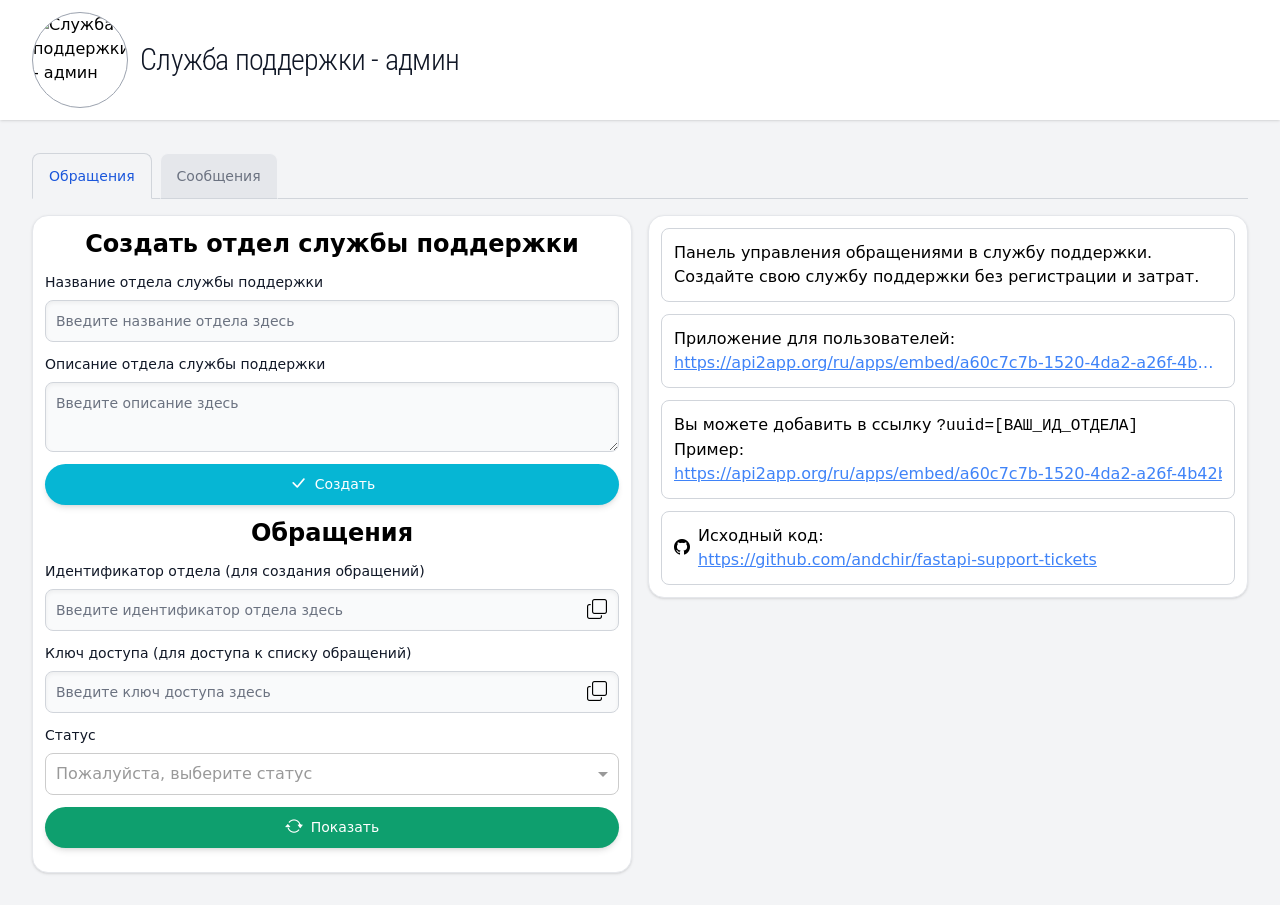
==== commit de705522: "demo app upd" ====
--- a/static/demo-admin/index.html
+++ b/static/demo-admin/index.html
@@ -10,10 +10,10 @@
     <link rel="icon" type="image/png" sizes="32x32" href="assets/img/favicon-32x32.png">
     <link rel="icon" type="image/png" sizes="16x16" href="assets/img/favicon-16x16.png">
     <link rel="manifest" href="assets/img/site.webmanifest">
-<style>@charset "UTF-8";*,:before,:after{--tw-border-spacing-x:0;--tw-border-spacing-y:0;--tw-translate-x:0;--tw-translate-y:0;--tw-rotate:0;--tw-skew-x:0;--tw-skew-y:0;--tw-scale-x:1;--tw-scale-y:1;--tw-pan-x: ;--tw-pan-y: ;--tw-pinch-zoom: ;--tw-scroll-snap-strictness:proximity;--tw-gradient-from-position: ;--tw-gradient-via-position: ;--tw-gradient-to-position: ;--tw-ordinal: ;--tw-slashed-zero: ;--tw-numeric-figure: ;--tw-numeric-spacing: ;--tw-numeric-fraction: ;--tw-ring-inset: ;--tw-ring-offset-width:0px;--tw-ring-offset-color:#fff;--tw-ring-color:rgb(63 131 248 / .5);--tw-ring-offset-shadow:0 0 #0000;--tw-ring-shadow:0 0 #0000;--tw-shadow:0 0 #0000;--tw-shadow-colored:0 0 #0000;--tw-blur: ;--tw-brightness: ;--tw-contrast: ;--tw-grayscale: ;--tw-hue-rotate: ;--tw-invert: ;--tw-saturate: ;--tw-sepia: ;--tw-drop-shadow: ;--tw-backdrop-blur: ;--tw-backdrop-brightness: ;--tw-backdrop-contrast: ;--tw-backdrop-grayscale: ;--tw-backdrop-hue-rotate: ;--tw-backdrop-invert: ;--tw-backdrop-opacity: ;--tw-backdrop-saturate: ;--tw-backdrop-sepia: ;--tw-contain-size: ;--tw-contain-layout: ;--tw-contain-paint: ;--tw-contain-style: }*,:before,:after{box-sizing:border-box;border-width:0;border-style:solid;border-color:#e5e7eb}:before,:after{--tw-content:""}html{line-height:1.5;-webkit-text-size-adjust:100%;tab-size:4;font-family:ui-sans-serif,system-ui,sans-serif,"Apple Color Emoji","Segoe UI Emoji",Segoe UI Symbol,"Noto Color Emoji";font-feature-settings:normal;font-variation-settings:normal;-webkit-tap-highlight-color:transparent}body{margin:0;line-height:inherit}svg{display:block;vertical-align:middle}.mx-auto{margin-left:auto;margin-right:auto}.h-14{height:3.5rem}.h-full{height:100%}.w-14{width:3.5rem}@keyframes spin{to{transform:rotate(360deg)}}.animate-spin{animation:spin 1s linear infinite}.bg-white{--tw-bg-opacity:1;background-color:rgb(255 255 255 / var(--tw-bg-opacity, 1))}.fill-blue-600{fill:#1c64f2}.pt-14{padding-top:3.5rem}.text-gray-200{--tw-text-opacity:1;color:rgb(229 231 235 / var(--tw-text-opacity, 1))}@media (min-width: 640px){.sm\:bg-gray-100{--tw-bg-opacity:1;background-color:rgb(243 244 246 / var(--tw-bg-opacity, 1))}}</style><link rel="stylesheet" href="styles.8e0a9c269f33bc6c.css" media="print" onload="this.media='all'"><noscript><link rel="stylesheet" href="styles.8e0a9c269f33bc6c.css"></noscript></head>
+<style>@charset "UTF-8";*,:before,:after{--tw-border-spacing-x:0;--tw-border-spacing-y:0;--tw-translate-x:0;--tw-translate-y:0;--tw-rotate:0;--tw-skew-x:0;--tw-skew-y:0;--tw-scale-x:1;--tw-scale-y:1;--tw-pan-x: ;--tw-pan-y: ;--tw-pinch-zoom: ;--tw-scroll-snap-strictness:proximity;--tw-gradient-from-position: ;--tw-gradient-via-position: ;--tw-gradient-to-position: ;--tw-ordinal: ;--tw-slashed-zero: ;--tw-numeric-figure: ;--tw-numeric-spacing: ;--tw-numeric-fraction: ;--tw-ring-inset: ;--tw-ring-offset-width:0px;--tw-ring-offset-color:#fff;--tw-ring-color:rgb(63 131 248 / .5);--tw-ring-offset-shadow:0 0 #0000;--tw-ring-shadow:0 0 #0000;--tw-shadow:0 0 #0000;--tw-shadow-colored:0 0 #0000;--tw-blur: ;--tw-brightness: ;--tw-contrast: ;--tw-grayscale: ;--tw-hue-rotate: ;--tw-invert: ;--tw-saturate: ;--tw-sepia: ;--tw-drop-shadow: ;--tw-backdrop-blur: ;--tw-backdrop-brightness: ;--tw-backdrop-contrast: ;--tw-backdrop-grayscale: ;--tw-backdrop-hue-rotate: ;--tw-backdrop-invert: ;--tw-backdrop-opacity: ;--tw-backdrop-saturate: ;--tw-backdrop-sepia: ;--tw-contain-size: ;--tw-contain-layout: ;--tw-contain-paint: ;--tw-contain-style: }*,:before,:after{box-sizing:border-box;border-width:0;border-style:solid;border-color:#e5e7eb}:before,:after{--tw-content:""}html{line-height:1.5;-webkit-text-size-adjust:100%;tab-size:4;font-family:ui-sans-serif,system-ui,sans-serif,"Apple Color Emoji","Segoe UI Emoji",Segoe UI Symbol,"Noto Color Emoji";font-feature-settings:normal;font-variation-settings:normal;-webkit-tap-highlight-color:transparent}body{margin:0;line-height:inherit}svg{display:block;vertical-align:middle}.mx-auto{margin-left:auto;margin-right:auto}.h-14{height:3.5rem}.h-full{height:100%}.w-14{width:3.5rem}@keyframes spin{to{transform:rotate(360deg)}}.animate-spin{animation:spin 1s linear infinite}.bg-white{--tw-bg-opacity:1;background-color:rgb(255 255 255 / var(--tw-bg-opacity, 1))}.fill-blue-600{fill:#1c64f2}.text-gray-200{--tw-text-opacity:1;color:rgb(229 231 235 / var(--tw-text-opacity, 1))}@media (min-width: 640px){.sm\:bg-gray-100{--tw-bg-opacity:1;background-color:rgb(243 244 246 / var(--tw-bg-opacity, 1))}}</style><link rel="stylesheet" href="styles.92cdadc5aa02c0e0.css" media="print" onload="this.media='all'"><noscript><link rel="stylesheet" href="styles.92cdadc5aa02c0e0.css"></noscript></head>
 <body class="h-full">
 <app-root>
-    <div class="pt-14">
+    <div style="margin-top: 3.5rem; max-height: 150px">
         <svg aria-hidden="true" class="mx-auto w-14 h-14 text-gray-200 animate-spin dark:text-gray-600 fill-blue-600" style="width: 3.5rem; height: 3.5rem; margin: 0 auto;" viewBox="0 0 100 101" fill="none" xmlns="http://www.w3.org/2000/svg">
             <path d="M100 50.5908C100 78.2051 77.6142 100.591 50 100.591C22.3858 100.591 0 78.2051 0 50.5908C0 22.9766 22.3858 0.59082 50 0.59082C77.6142 0.59082 100 22.9766 100 50.5908ZM9.08144 50.5908C9.08144 73.1895 27.4013 91.5094 50 91.5094C72.5987 91.5094 90.9186 73.1895 90.9186 50.5908C90.9186 27.9921 72.5987 9.67226 50 9.67226C27.4013 9.67226 9.08144 27.9921 9.08144 50.5908Z" fill="currentColor"/>
             <path d="M93.9676 39.0409C96.393 38.4038 97.8624 35.9116 97.0079 33.5539C95.2932 28.8227 92.871 24.3692 89.8167 20.348C85.8452 15.1192 80.8826 10.7238 75.2124 7.41289C69.5422 4.10194 63.2754 1.94025 56.7698 1.05124C51.7666 0.367541 46.6976 0.446843 41.7345 1.27873C39.2613 1.69328 37.813 4.19778 38.4501 6.62326C39.0873 9.04874 41.5694 10.4717 44.0505 10.1071C47.8511 9.54855 51.7191 9.52689 55.5402 10.0491C60.8642 10.7766 65.9928 12.5457 70.6331 15.2552C75.2735 17.9648 79.3347 21.5619 82.5849 25.841C84.9175 28.9121 86.7997 32.2913 88.1811 35.8758C89.083 38.2158 91.5421 39.6781 93.9676 39.0409Z" fill="currentFill"/>
@@ -31,5 +31,5 @@
         });
 </script>
 
-<script src="runtime.8a852d989e1c71f6.js" type="module"></script><script src="polyfills.46fb74d9b6b11dcc.js" type="module"></script><script src="scripts.18d14e30ebb1ffea.js" defer></script><script src="main.1f59f36cc4c41d90.js" type="module"></script></body>
+<script src="runtime.4d39bc53aa40974f.js" type="module"></script><script src="polyfills.46fb74d9b6b11dcc.js" type="module"></script><script src="scripts.18d14e30ebb1ffea.js" defer></script><script src="main.caaa555ef97ba96d.js" type="module"></script></body>
 </html>
--- a/static/demo-admin/styles.92cdadc5aa02c0e0.css
+++ b/static/demo-admin/styles.92cdadc5aa02c0e0.css
@@ -0,0 +1,5 @@
+@charset "UTF-8";/*!
+ * Bootstrap Icons v1.13.1 (https://icons.getbootstrap.com/)
+ * Copyright 2019-2024 The Bootstrap Authors
+ * Licensed under MIT (https://github.com/twbs/icons/blob/main/LICENSE)
+ */@font-face{font-display:block;font-family:bootstrap-icons;src:url(bootstrap-icons.154365acf3010d96.woff2?24e3eb84d0bcaf83d77f904c78ac1f47) format("woff2"),url(bootstrap-icons.ac1a99b3d05d8232.woff?24e3eb84d0bcaf83d77f904c78ac1f47) format("woff")}.bi:before,[class^=bi-]:before,[class*=" bi-"]:before{display:inline-block;font-family:bootstrap-icons!important;font-style:normal;font-weight:400!important;font-variant:normal;text-transform:none;line-height:1;vertical-align:-.125em;-webkit-font-smoothing:antialiased;-moz-osx-font-smoothing:grayscale}.bi-123:before{content:"\f67f"}.bi-alarm-fill:before{content:"\f101"}.bi-alarm:before{content:"\f102"}.bi-align-bottom:before{content:"\f103"}.bi-align-center:before{content:"\f104"}.bi-align-end:before{content:"\f105"}.bi-align-middle:before{content:"\f106"}.bi-align-start:before{content:"\f107"}.bi-align-top:before{content:"\f108"}.bi-alt:before{content:"\f109"}.bi-app-indicator:before{content:"\f10a"}.bi-app:before{content:"\f10b"}.bi-archive-fill:before{content:"\f10c"}.bi-archive:before{content:"\f10d"}.bi-arrow-90deg-down:before{content:"\f10e"}.bi-arrow-90deg-left:before{content:"\f10f"}.bi-arrow-90deg-right:before{content:"\f110"}.bi-arrow-90deg-up:before{content:"\f111"}.bi-arrow-bar-down:before{content:"\f112"}.bi-arrow-bar-left:before{content:"\f113"}.bi-arrow-bar-right:before{content:"\f114"}.bi-arrow-bar-up:before{content:"\f115"}.bi-arrow-clockwise:before{content:"\f116"}.bi-arrow-counterclockwise:before{content:"\f117"}.bi-arrow-down-circle-fill:before{content:"\f118"}.bi-arrow-down-circle:before{content:"\f119"}.bi-arrow-down-left-circle-fill:before{content:"\f11a"}.bi-arrow-down-left-circle:before{content:"\f11b"}.bi-arrow-down-left-square-fill:before{content:"\f11c"}.bi-arrow-down-left-square:before{content:"\f11d"}.bi-arrow-down-left:before{content:"\f11e"}.bi-arrow-down-right-circle-fill:before{content:"\f11f"}.bi-arrow-down-right-circle:before{content:"\f120"}.bi-arrow-down-right-square-fill:before{content:"\f121"}.bi-arrow-down-right-square:before{content:"\f122"}.bi-arrow-down-right:before{content:"\f123"}.bi-arrow-down-short:before{content:"\f124"}.bi-arrow-down-square-fill:before{content:"\f125"}.bi-arrow-down-square:before{content:"\f126"}.bi-arrow-down-up:before{content:"\f127"}.bi-arrow-down:before{content:"\f128"}.bi-arrow-left-circle-fill:before{content:"\f129"}.bi-arrow-left-circle:before{content:"\f12a"}.bi-arrow-left-right:before{content:"\f12b"}.bi-arrow-left-short:before{content:"\f12c"}.bi-arrow-left-square-fill:before{content:"\f12d"}.bi-arrow-left-square:before{content:"\f12e"}.bi-arrow-left:before{content:"\f12f"}.bi-arrow-repeat:before{content:"\f130"}.bi-arrow-return-left:before{content:"\f131"}.bi-arrow-return-right:before{content:"\f132"}.bi-arrow-right-circle-fill:before{content:"\f133"}.bi-arrow-right-circle:before{content:"\f134"}.bi-arrow-right-short:before{content:"\f135"}.bi-arrow-right-square-fill:before{content:"\f136"}.bi-arrow-right-square:before{content:"\f137"}.bi-arrow-right:before{content:"\f138"}.bi-arrow-up-circle-fill:before{content:"\f139"}.bi-arrow-up-circle:before{content:"\f13a"}.bi-arrow-up-left-circle-fill:before{content:"\f13b"}.bi-arrow-up-left-circle:before{content:"\f13c"}.bi-arrow-up-left-square-fill:before{content:"\f13d"}.bi-arrow-up-left-square:before{content:"\f13e"}.bi-arrow-up-left:before{content:"\f13f"}.bi-arrow-up-right-circle-fill:before{content:"\f140"}.bi-arrow-up-right-circle:before{content:"\f141"}.bi-arrow-up-right-square-fill:before{content:"\f142"}.bi-arrow-up-right-square:before{content:"\f143"}.bi-arrow-up-right:before{content:"\f144"}.bi-arrow-up-short:before{content:"\f145"}.bi-arrow-up-square-fill:before{content:"\f146"}.bi-arrow-up-square:before{content:"\f147"}.bi-arrow-up:before{content:"\f148"}.bi-arrows-angle-contract:before{content:"\f149"}.bi-arrows-angle-expand:before{content:"\f14a"}.bi-arrows-collapse:before{content:"\f14b"}.bi-arrows-expand:before{content:"\f14c"}.bi-arrows-fullscreen:before{content:"\f14d"}.bi-arrows-move:before{content:"\f14e"}.bi-aspect-ratio-fill:before{content:"\f14f"}.bi-aspect-ratio:before{content:"\f150"}.bi-asterisk:before{content:"\f151"}.bi-at:before{content:"\f152"}.bi-award-fill:before{content:"\f153"}.bi-award:before{content:"\f154"}.bi-back:before{content:"\f155"}.bi-backspace-fill:before{content:"\f156"}.bi-backspace-reverse-fill:before{content:"\f157"}.bi-backspace-reverse:before{content:"\f158"}.bi-backspace:before{content:"\f159"}.bi-badge-3d-fill:before{content:"\f15a"}.bi-badge-3d:before{content:"\f15b"}.bi-badge-4k-fill:before{content:"\f15c"}.bi-badge-4k:before{content:"\f15d"}.bi-badge-8k-fill:before{content:"\f15e"}.bi-badge-8k:before{content:"\f15f"}.bi-badge-ad-fill:before{content:"\f160"}.bi-badge-ad:before{content:"\f161"}.bi-badge-ar-fill:before{content:"\f162"}.bi-badge-ar:before{content:"\f163"}.bi-badge-cc-fill:before{content:"\f164"}.bi-badge-cc:before{content:"\f165"}.bi-badge-hd-fill:before{content:"\f166"}.bi-badge-hd:before{content:"\f167"}.bi-badge-tm-fill:before{content:"\f168"}.bi-badge-tm:before{content:"\f169"}.bi-badge-vo-fill:before{content:"\f16a"}.bi-badge-vo:before{content:"\f16b"}.bi-badge-vr-fill:before{content:"\f16c"}.bi-badge-vr:before{content:"\f16d"}.bi-badge-wc-fill:before{content:"\f16e"}.bi-badge-wc:before{content:"\f16f"}.bi-bag-check-fill:before{content:"\f170"}.bi-bag-check:before{content:"\f171"}.bi-bag-dash-fill:before{content:"\f172"}.bi-bag-dash:before{content:"\f173"}.bi-bag-fill:before{content:"\f174"}.bi-bag-plus-fill:before{content:"\f175"}.bi-bag-plus:before{content:"\f176"}.bi-bag-x-fill:before{content:"\f177"}.bi-bag-x:before{content:"\f178"}.bi-bag:before{content:"\f179"}.bi-bar-chart-fill:before{content:"\f17a"}.bi-bar-chart-line-fill:before{content:"\f17b"}.bi-bar-chart-line:before{content:"\f17c"}.bi-bar-chart-steps:before{content:"\f17d"}.bi-bar-chart:before{content:"\f17e"}.bi-basket-fill:before{content:"\f17f"}.bi-basket:before{content:"\f180"}.bi-basket2-fill:before{content:"\f181"}.bi-basket2:before{content:"\f182"}.bi-basket3-fill:before{content:"\f183"}.bi-basket3:before{content:"\f184"}.bi-battery-charging:before{content:"\f185"}.bi-battery-full:before{content:"\f186"}.bi-battery-half:before{content:"\f187"}.bi-battery:before{content:"\f188"}.bi-bell-fill:before{content:"\f189"}.bi-bell:before{content:"\f18a"}.bi-bezier:before{content:"\f18b"}.bi-bezier2:before{content:"\f18c"}.bi-bicycle:before{content:"\f18d"}.bi-binoculars-fill:before{content:"\f18e"}.bi-binoculars:before{content:"\f18f"}.bi-blockquote-left:before{content:"\f190"}.bi-blockquote-right:before{content:"\f191"}.bi-book-fill:before{content:"\f192"}.bi-book-half:before{content:"\f193"}.bi-book:before{content:"\f194"}.bi-bookmark-check-fill:before{content:"\f195"}.bi-bookmark-check:before{content:"\f196"}.bi-bookmark-dash-fill:before{content:"\f197"}.bi-bookmark-dash:before{content:"\f198"}.bi-bookmark-fill:before{content:"\f199"}.bi-bookmark-heart-fill:before{content:"\f19a"}.bi-bookmark-heart:before{content:"\f19b"}.bi-bookmark-plus-fill:before{content:"\f19c"}.bi-bookmark-plus:before{content:"\f19d"}.bi-bookmark-star-fill:before{content:"\f19e"}.bi-bookmark-star:before{content:"\f19f"}.bi-bookmark-x-fill:before{content:"\f1a0"}.bi-bookmark-x:before{content:"\f1a1"}.bi-bookmark:before{content:"\f1a2"}.bi-bookmarks-fill:before{content:"\f1a3"}.bi-bookmarks:before{content:"\f1a4"}.bi-bookshelf:before{content:"\f1a5"}.bi-bootstrap-fill:before{content:"\f1a6"}.bi-bootstrap-reboot:before{content:"\f1a7"}.bi-bootstrap:before{content:"\f1a8"}.bi-border-all:before{content:"\f1a9"}.bi-border-bottom:before{content:"\f1aa"}.bi-border-center:before{content:"\f1ab"}.bi-border-inner:before{content:"\f1ac"}.bi-border-left:before{content:"\f1ad"}.bi-border-middle:before{content:"\f1ae"}.bi-border-outer:before{content:"\f1af"}.bi-border-right:before{content:"\f1b0"}.bi-border-style:before{content:"\f1b1"}.bi-border-top:before{content:"\f1b2"}.bi-border-width:before{content:"\f1b3"}.bi-border:before{content:"\f1b4"}.bi-bounding-box-circles:before{content:"\f1b5"}.bi-bounding-box:before{content:"\f1b6"}.bi-box-arrow-down-left:before{content:"\f1b7"}.bi-box-arrow-down-right:before{content:"\f1b8"}.bi-box-arrow-down:before{content:"\f1b9"}.bi-box-arrow-in-down-left:before{content:"\f1ba"}.bi-box-arrow-in-down-right:before{content:"\f1bb"}.bi-box-arrow-in-down:before{content:"\f1bc"}.bi-box-arrow-in-left:before{content:"\f1bd"}.bi-box-arrow-in-right:before{content:"\f1be"}.bi-box-arrow-in-up-left:before{content:"\f1bf"}.bi-box-arrow-in-up-right:before{content:"\f1c0"}.bi-box-arrow-in-up:before{content:"\f1c1"}.bi-box-arrow-left:before{content:"\f1c2"}.bi-box-arrow-right:before{content:"\f1c3"}.bi-box-arrow-up-left:before{content:"\f1c4"}.bi-box-arrow-up-right:before{content:"\f1c5"}.bi-box-arrow-up:before{content:"\f1c6"}.bi-box-seam:before{content:"\f1c7"}.bi-box:before{content:"\f1c8"}.bi-braces:before{content:"\f1c9"}.bi-bricks:before{content:"\f1ca"}.bi-briefcase-fill:before{content:"\f1cb"}.bi-briefcase:before{content:"\f1cc"}.bi-brightness-alt-high-fill:before{content:"\f1cd"}.bi-brightness-alt-high:before{content:"\f1ce"}.bi-brightness-alt-low-fill:before{content:"\f1cf"}.bi-brightness-alt-low:before{content:"\f1d0"}.bi-brightness-high-fill:before{content:"\f1d1"}.bi-brightness-high:before{content:"\f1d2"}.bi-brightness-low-fill:before{content:"\f1d3"}.bi-brightness-low:before{content:"\f1d4"}.bi-broadcast-pin:before{content:"\f1d5"}.bi-broadcast:before{content:"\f1d6"}.bi-brush-fill:before{content:"\f1d7"}.bi-brush:before{content:"\f1d8"}.bi-bucket-fill:before{content:"\f1d9"}.bi-bucket:before{content:"\f1da"}.bi-bug-fill:before{content:"\f1db"}.bi-bug:before{content:"\f1dc"}.bi-building:before{content:"\f1dd"}.bi-bullseye:before{content:"\f1de"}.bi-calculator-fill:before{content:"\f1df"}.bi-calculator:before{content:"\f1e0"}.bi-calendar-check-fill:before{content:"\f1e1"}.bi-calendar-check:before{content:"\f1e2"}.bi-calendar-date-fill:before{content:"\f1e3"}.bi-calendar-date:before{content:"\f1e4"}.bi-calendar-day-fill:before{content:"\f1e5"}.bi-calendar-day:before{content:"\f1e6"}.bi-calendar-event-fill:before{content:"\f1e7"}.bi-calendar-event:before{content:"\f1e8"}.bi-calendar-fill:before{content:"\f1e9"}.bi-calendar-minus-fill:before{content:"\f1ea"}.bi-calendar-minus:before{content:"\f1eb"}.bi-calendar-month-fill:before{content:"\f1ec"}.bi-calendar-month:before{content:"\f1ed"}.bi-calendar-plus-fill:before{content:"\f1ee"}.bi-calendar-plus:before{content:"\f1ef"}.bi-calendar-range-fill:before{content:"\f1f0"}.bi-calendar-range:before{content:"\f1f1"}.bi-calendar-week-fill:before{content:"\f1f2"}.bi-calendar-week:before{content:"\f1f3"}.bi-calendar-x-fill:before{content:"\f1f4"}.bi-calendar-x:before{content:"\f1f5"}.bi-calendar:before{content:"\f1f6"}.bi-calendar2-check-fill:before{content:"\f1f7"}.bi-calendar2-check:before{content:"\f1f8"}.bi-calendar2-date-fill:before{content:"\f1f9"}.bi-calendar2-date:before{content:"\f1fa"}.bi-calendar2-day-fill:before{content:"\f1fb"}.bi-calendar2-day:before{content:"\f1fc"}.bi-calendar2-event-fill:before{content:"\f1fd"}.bi-calendar2-event:before{content:"\f1fe"}.bi-calendar2-fill:before{content:"\f1ff"}.bi-calendar2-minus-fill:before{content:"\f200"}.bi-calendar2-minus:before{content:"\f201"}.bi-calendar2-month-fill:before{content:"\f202"}.bi-calendar2-month:before{content:"\f203"}.bi-calendar2-plus-fill:before{content:"\f204"}.bi-calendar2-plus:before{content:"\f205"}.bi-calendar2-range-fill:before{content:"\f206"}.bi-calendar2-range:before{content:"\f207"}.bi-calendar2-week-fill:before{content:"\f208"}.bi-calendar2-week:before{content:"\f209"}.bi-calendar2-x-fill:before{content:"\f20a"}.bi-calendar2-x:before{content:"\f20b"}.bi-calendar2:before{content:"\f20c"}.bi-calendar3-event-fill:before{content:"\f20d"}.bi-calendar3-event:before{content:"\f20e"}.bi-calendar3-fill:before{content:"\f20f"}.bi-calendar3-range-fill:before{content:"\f210"}.bi-calendar3-range:before{content:"\f211"}.bi-calendar3-week-fill:before{content:"\f212"}.bi-calendar3-week:before{content:"\f213"}.bi-calendar3:before{content:"\f214"}.bi-calendar4-event:before{content:"\f215"}.bi-calendar4-range:before{content:"\f216"}.bi-calendar4-week:before{content:"\f217"}.bi-calendar4:before{content:"\f218"}.bi-camera-fill:before{content:"\f219"}.bi-camera-reels-fill:before{content:"\f21a"}.bi-camera-reels:before{content:"\f21b"}.bi-camera-video-fill:before{content:"\f21c"}.bi-camera-video-off-fill:before{content:"\f21d"}.bi-camera-video-off:before{content:"\f21e"}.bi-camera-video:before{content:"\f21f"}.bi-camera:before{content:"\f220"}.bi-camera2:before{content:"\f221"}.bi-capslock-fill:before{content:"\f222"}.bi-capslock:before{content:"\f223"}.bi-card-checklist:before{content:"\f224"}.bi-card-heading:before{content:"\f225"}.bi-card-image:before{content:"\f226"}.bi-card-list:before{content:"\f227"}.bi-card-text:before{content:"\f228"}.bi-caret-down-fill:before{content:"\f229"}.bi-caret-down-square-fill:before{content:"\f22a"}.bi-caret-down-square:before{content:"\f22b"}.bi-caret-down:before{content:"\f22c"}.bi-caret-left-fill:before{content:"\f22d"}.bi-caret-left-square-fill:before{content:"\f22e"}.bi-caret-left-square:before{content:"\f22f"}.bi-caret-left:before{content:"\f230"}.bi-caret-right-fill:before{content:"\f231"}.bi-caret-right-square-fill:before{content:"\f232"}.bi-caret-right-square:before{content:"\f233"}.bi-caret-right:before{content:"\f234"}.bi-caret-up-fill:before{content:"\f235"}.bi-caret-up-square-fill:before{content:"\f236"}.bi-caret-up-square:before{content:"\f237"}.bi-caret-up:before{content:"\f238"}.bi-cart-check-fill:before{content:"\f239"}.bi-cart-check:before{content:"\f23a"}.bi-cart-dash-fill:before{content:"\f23b"}.bi-cart-dash:before{content:"\f23c"}.bi-cart-fill:before{content:"\f23d"}.bi-cart-plus-fill:before{content:"\f23e"}.bi-cart-plus:before{content:"\f23f"}.bi-cart-x-fill:before{content:"\f240"}.bi-cart-x:before{content:"\f241"}.bi-cart:before{content:"\f242"}.bi-cart2:before{content:"\f243"}.bi-cart3:before{content:"\f244"}.bi-cart4:before{content:"\f245"}.bi-cash-stack:before{content:"\f246"}.bi-cash:before{content:"\f247"}.bi-cast:before{content:"\f248"}.bi-chat-dots-fill:before{content:"\f249"}.bi-chat-dots:before{content:"\f24a"}.bi-chat-fill:before{content:"\f24b"}.bi-chat-left-dots-fill:before{content:"\f24c"}.bi-chat-left-dots:before{content:"\f24d"}.bi-chat-left-fill:before{content:"\f24e"}.bi-chat-left-quote-fill:before{content:"\f24f"}.bi-chat-left-quote:before{content:"\f250"}.bi-chat-left-text-fill:before{content:"\f251"}.bi-chat-left-text:before{content:"\f252"}.bi-chat-left:before{content:"\f253"}.bi-chat-quote-fill:before{content:"\f254"}.bi-chat-quote:before{content:"\f255"}.bi-chat-right-dots-fill:before{content:"\f256"}.bi-chat-right-dots:before{content:"\f257"}.bi-chat-right-fill:before{content:"\f258"}.bi-chat-right-quote-fill:before{content:"\f259"}.bi-chat-right-quote:before{content:"\f25a"}.bi-chat-right-text-fill:before{content:"\f25b"}.bi-chat-right-text:before{content:"\f25c"}.bi-chat-right:before{content:"\f25d"}.bi-chat-square-dots-fill:before{content:"\f25e"}.bi-chat-square-dots:before{content:"\f25f"}.bi-chat-square-fill:before{content:"\f260"}.bi-chat-square-quote-fill:before{content:"\f261"}.bi-chat-square-quote:before{content:"\f262"}.bi-chat-square-text-fill:before{content:"\f263"}.bi-chat-square-text:before{content:"\f264"}.bi-chat-square:before{content:"\f265"}.bi-chat-text-fill:before{content:"\f266"}.bi-chat-text:before{content:"\f267"}.bi-chat:before{content:"\f268"}.bi-check-all:before{content:"\f269"}.bi-check-circle-fill:before{content:"\f26a"}.bi-check-circle:before{content:"\f26b"}.bi-check-square-fill:before{content:"\f26c"}.bi-check-square:before{content:"\f26d"}.bi-check:before{content:"\f26e"}.bi-check2-all:before{content:"\f26f"}.bi-check2-circle:before{content:"\f270"}.bi-check2-square:before{content:"\f271"}.bi-check2:before{content:"\f272"}.bi-chevron-bar-contract:before{content:"\f273"}.bi-chevron-bar-down:before{content:"\f274"}.bi-chevron-bar-expand:before{content:"\f275"}.bi-chevron-bar-left:before{content:"\f276"}.bi-chevron-bar-right:before{content:"\f277"}.bi-chevron-bar-up:before{content:"\f278"}.bi-chevron-compact-down:before{content:"\f279"}.bi-chevron-compact-left:before{content:"\f27a"}.bi-chevron-compact-right:before{content:"\f27b"}.bi-chevron-compact-up:before{content:"\f27c"}.bi-chevron-contract:before{content:"\f27d"}.bi-chevron-double-down:before{content:"\f27e"}.bi-chevron-double-left:before{content:"\f27f"}.bi-chevron-double-right:before{content:"\f280"}.bi-chevron-double-up:before{content:"\f281"}.bi-chevron-down:before{content:"\f282"}.bi-chevron-expand:before{content:"\f283"}.bi-chevron-left:before{content:"\f284"}.bi-chevron-right:before{content:"\f285"}.bi-chevron-up:before{content:"\f286"}.bi-circle-fill:before{content:"\f287"}.bi-circle-half:before{content:"\f288"}.bi-circle-square:before{content:"\f289"}.bi-circle:before{content:"\f28a"}.bi-clipboard-check:before{content:"\f28b"}.bi-clipboard-data:before{content:"\f28c"}.bi-clipboard-minus:before{content:"\f28d"}.bi-clipboard-plus:before{content:"\f28e"}.bi-clipboard-x:before{content:"\f28f"}.bi-clipboard:before{content:"\f290"}.bi-clock-fill:before{content:"\f291"}.bi-clock-history:before{content:"\f292"}.bi-clock:before{content:"\f293"}.bi-cloud-arrow-down-fill:before{content:"\f294"}.bi-cloud-arrow-down:before{content:"\f295"}.bi-cloud-arrow-up-fill:before{content:"\f296"}.bi-cloud-arrow-up:before{content:"\f297"}.bi-cloud-check-fill:before{content:"\f298"}.bi-cloud-check:before{content:"\f299"}.bi-cloud-download-fill:before{content:"\f29a"}.bi-cloud-download:before{content:"\f29b"}.bi-cloud-drizzle-fill:before{content:"\f29c"}.bi-cloud-drizzle:before{content:"\f29d"}.bi-cloud-fill:before{content:"\f29e"}.bi-cloud-fog-fill:before{content:"\f29f"}.bi-cloud-fog:before{content:"\f2a0"}.bi-cloud-fog2-fill:before{content:"\f2a1"}.bi-cloud-fog2:before{content:"\f2a2"}.bi-cloud-hail-fill:before{content:"\f2a3"}.bi-cloud-hail:before{content:"\f2a4"}.bi-cloud-haze-fill:before{content:"\f2a6"}.bi-cloud-haze:before{content:"\f2a7"}.bi-cloud-haze2-fill:before{content:"\f2a8"}.bi-cloud-lightning-fill:before{content:"\f2a9"}.bi-cloud-lightning-rain-fill:before{content:"\f2aa"}.bi-cloud-lightning-rain:before{content:"\f2ab"}.bi-cloud-lightning:before{content:"\f2ac"}.bi-cloud-minus-fill:before{content:"\f2ad"}.bi-cloud-minus:before{content:"\f2ae"}.bi-cloud-moon-fill:before{content:"\f2af"}.bi-cloud-moon:before{content:"\f2b0"}.bi-cloud-plus-fill:before{content:"\f2b1"}.bi-cloud-plus:before{content:"\f2b2"}.bi-cloud-rain-fill:before{content:"\f2b3"}.bi-cloud-rain-heavy-fill:before{content:"\f2b4"}.bi-cloud-rain-heavy:before{content:"\f2b5"}.bi-cloud-rain:before{content:"\f2b6"}.bi-cloud-slash-fill:before{content:"\f2b7"}.bi-cloud-slash:before{content:"\f2b8"}.bi-cloud-sleet-fill:before{content:"\f2b9"}.bi-cloud-sleet:before{content:"\f2ba"}.bi-cloud-snow-fill:before{content:"\f2bb"}.bi-cloud-snow:before{content:"\f2bc"}.bi-cloud-sun-fill:before{content:"\f2bd"}.bi-cloud-sun:before{content:"\f2be"}.bi-cloud-upload-fill:before{content:"\f2bf"}.bi-cloud-upload:before{content:"\f2c0"}.bi-cloud:before{content:"\f2c1"}.bi-clouds-fill:before{content:"\f2c2"}.bi-clouds:before{content:"\f2c3"}.bi-cloudy-fill:before{content:"\f2c4"}.bi-cloudy:before{content:"\f2c5"}.bi-code-slash:before{content:"\f2c6"}.bi-code-square:before{content:"\f2c7"}.bi-code:before{content:"\f2c8"}.bi-collection-fill:before{content:"\f2c9"}.bi-collection-play-fill:before{content:"\f2ca"}.bi-collection-play:before{content:"\f2cb"}.bi-collection:before{content:"\f2cc"}.bi-columns-gap:before{content:"\f2cd"}.bi-columns:before{content:"\f2ce"}.bi-command:before{content:"\f2cf"}.bi-compass-fill:before{content:"\f2d0"}.bi-compass:before{content:"\f2d1"}.bi-cone-striped:before{content:"\f2d2"}.bi-cone:before{content:"\f2d3"}.bi-controller:before{content:"\f2d4"}.bi-cpu-fill:before{content:"\f2d5"}.bi-cpu:before{content:"\f2d6"}.bi-credit-card-2-back-fill:before{content:"\f2d7"}.bi-credit-card-2-back:before{content:"\f2d8"}.bi-credit-card-2-front-fill:before{content:"\f2d9"}.bi-credit-card-2-front:before{content:"\f2da"}.bi-credit-card-fill:before{content:"\f2db"}.bi-credit-card:before{content:"\f2dc"}.bi-crop:before{content:"\f2dd"}.bi-cup-fill:before{content:"\f2de"}.bi-cup-straw:before{content:"\f2df"}.bi-cup:before{content:"\f2e0"}.bi-cursor-fill:before{content:"\f2e1"}.bi-cursor-text:before{content:"\f2e2"}.bi-cursor:before{content:"\f2e3"}.bi-dash-circle-dotted:before{content:"\f2e4"}.bi-dash-circle-fill:before{content:"\f2e5"}.bi-dash-circle:before{content:"\f2e6"}.bi-dash-square-dotted:before{content:"\f2e7"}.bi-dash-square-fill:before{content:"\f2e8"}.bi-dash-square:before{content:"\f2e9"}.bi-dash:before{content:"\f2ea"}.bi-diagram-2-fill:before{content:"\f2eb"}.bi-diagram-2:before{content:"\f2ec"}.bi-diagram-3-fill:before{content:"\f2ed"}.bi-diagram-3:before{content:"\f2ee"}.bi-diamond-fill:before{content:"\f2ef"}.bi-diamond-half:before{content:"\f2f0"}.bi-diamond:before{content:"\f2f1"}.bi-dice-1-fill:before{content:"\f2f2"}.bi-dice-1:before{content:"\f2f3"}.bi-dice-2-fill:before{content:"\f2f4"}.bi-dice-2:before{content:"\f2f5"}.bi-dice-3-fill:before{content:"\f2f6"}.bi-dice-3:before{content:"\f2f7"}.bi-dice-4-fill:before{content:"\f2f8"}.bi-dice-4:before{content:"\f2f9"}.bi-dice-5-fill:before{content:"\f2fa"}.bi-dice-5:before{content:"\f2fb"}.bi-dice-6-fill:before{content:"\f2fc"}.bi-dice-6:before{content:"\f2fd"}.bi-disc-fill:before{content:"\f2fe"}.bi-disc:before{content:"\f2ff"}.bi-discord:before{content:"\f300"}.bi-display-fill:before{content:"\f301"}.bi-display:before{content:"\f302"}.bi-distribute-horizontal:before{content:"\f303"}.bi-distribute-vertical:before{content:"\f304"}.bi-door-closed-fill:before{content:"\f305"}.bi-door-closed:before{content:"\f306"}.bi-door-open-fill:before{content:"\f307"}.bi-door-open:before{content:"\f308"}.bi-dot:before{content:"\f309"}.bi-download:before{content:"\f30a"}.bi-droplet-fill:before{content:"\f30b"}.bi-droplet-half:before{content:"\f30c"}.bi-droplet:before{content:"\f30d"}.bi-earbuds:before{content:"\f30e"}.bi-easel-fill:before{content:"\f30f"}.bi-easel:before{content:"\f310"}.bi-egg-fill:before{content:"\f311"}.bi-egg-fried:before{content:"\f312"}.bi-egg:before{content:"\f313"}.bi-eject-fill:before{content:"\f314"}.bi-eject:before{content:"\f315"}.bi-emoji-angry-fill:before{content:"\f316"}.bi-emoji-angry:before{content:"\f317"}.bi-emoji-dizzy-fill:before{content:"\f318"}.bi-emoji-dizzy:before{content:"\f319"}.bi-emoji-expressionless-fill:before{content:"\f31a"}.bi-emoji-expressionless:before{content:"\f31b"}.bi-emoji-frown-fill:before{content:"\f31c"}.bi-emoji-frown:before{content:"\f31d"}.bi-emoji-heart-eyes-fill:before{content:"\f31e"}.bi-emoji-heart-eyes:before{content:"\f31f"}.bi-emoji-laughing-fill:before{content:"\f320"}.bi-emoji-laughing:before{content:"\f321"}.bi-emoji-neutral-fill:before{content:"\f322"}.bi-emoji-neutral:before{content:"\f323"}.bi-emoji-smile-fill:before{content:"\f324"}.bi-emoji-smile-upside-down-fill:before{content:"\f325"}.bi-emoji-smile-upside-down:before{content:"\f326"}.bi-emoji-smile:before{content:"\f327"}.bi-emoji-sunglasses-fill:before{content:"\f328"}.bi-emoji-sunglasses:before{content:"\f329"}.bi-emoji-wink-fill:before{content:"\f32a"}.bi-emoji-wink:before{content:"\f32b"}.bi-envelope-fill:before{content:"\f32c"}.bi-envelope-open-fill:before{content:"\f32d"}.bi-envelope-open:before{content:"\f32e"}.bi-envelope:before{content:"\f32f"}.bi-eraser-fill:before{content:"\f330"}.bi-eraser:before{content:"\f331"}.bi-exclamation-circle-fill:before{content:"\f332"}.bi-exclamation-circle:before{content:"\f333"}.bi-exclamation-diamond-fill:before{content:"\f334"}.bi-exclamation-diamond:before{content:"\f335"}.bi-exclamation-octagon-fill:before{content:"\f336"}.bi-exclamation-octagon:before{content:"\f337"}.bi-exclamation-square-fill:before{content:"\f338"}.bi-exclamation-square:before{content:"\f339"}.bi-exclamation-triangle-fill:before{content:"\f33a"}.bi-exclamation-triangle:before{content:"\f33b"}.bi-exclamation:before{content:"\f33c"}.bi-exclude:before{content:"\f33d"}.bi-eye-fill:before{content:"\f33e"}.bi-eye-slash-fill:before{content:"\f33f"}.bi-eye-slash:before{content:"\f340"}.bi-eye:before{content:"\f341"}.bi-eyedropper:before{content:"\f342"}.bi-eyeglasses:before{content:"\f343"}.bi-facebook:before{content:"\f344"}.bi-file-arrow-down-fill:before{content:"\f345"}.bi-file-arrow-down:before{content:"\f346"}.bi-file-arrow-up-fill:before{content:"\f347"}.bi-file-arrow-up:before{content:"\f348"}.bi-file-bar-graph-fill:before{content:"\f349"}.bi-file-bar-graph:before{content:"\f34a"}.bi-file-binary-fill:before{content:"\f34b"}.bi-file-binary:before{content:"\f34c"}.bi-file-break-fill:before{content:"\f34d"}.bi-file-break:before{content:"\f34e"}.bi-file-check-fill:before{content:"\f34f"}.bi-file-check:before{content:"\f350"}.bi-file-code-fill:before{content:"\f351"}.bi-file-code:before{content:"\f352"}.bi-file-diff-fill:before{content:"\f353"}.bi-file-diff:before{content:"\f354"}.bi-file-earmark-arrow-down-fill:before{content:"\f355"}.bi-file-earmark-arrow-down:before{content:"\f356"}.bi-file-earmark-arrow-up-fill:before{content:"\f357"}.bi-file-earmark-arrow-up:before{content:"\f358"}.bi-file-earmark-bar-graph-fill:before{content:"\f359"}.bi-file-earmark-bar-graph:before{content:"\f35a"}.bi-file-earmark-binary-fill:before{content:"\f35b"}.bi-file-earmark-binary:before{content:"\f35c"}.bi-file-earmark-break-fill:before{content:"\f35d"}.bi-file-earmark-break:before{content:"\f35e"}.bi-file-earmark-check-fill:before{content:"\f35f"}.bi-file-earmark-check:before{content:"\f360"}.bi-file-earmark-code-fill:before{content:"\f361"}.bi-file-earmark-code:before{content:"\f362"}.bi-file-earmark-diff-fill:before{content:"\f363"}.bi-file-earmark-diff:before{content:"\f364"}.bi-file-earmark-easel-fill:before{content:"\f365"}.bi-file-earmark-easel:before{content:"\f366"}.bi-file-earmark-excel-fill:before{content:"\f367"}.bi-file-earmark-excel:before{content:"\f368"}.bi-file-earmark-fill:before{content:"\f369"}.bi-file-earmark-font-fill:before{content:"\f36a"}.bi-file-earmark-font:before{content:"\f36b"}.bi-file-earmark-image-fill:before{content:"\f36c"}.bi-file-earmark-image:before{content:"\f36d"}.bi-file-earmark-lock-fill:before{content:"\f36e"}.bi-file-earmark-lock:before{content:"\f36f"}.bi-file-earmark-lock2-fill:before{content:"\f370"}.bi-file-earmark-lock2:before{content:"\f371"}.bi-file-earmark-medical-fill:before{content:"\f372"}.bi-file-earmark-medical:before{content:"\f373"}.bi-file-earmark-minus-fill:before{content:"\f374"}.bi-file-earmark-minus:before{content:"\f375"}.bi-file-earmark-music-fill:before{content:"\f376"}.bi-file-earmark-music:before{content:"\f377"}.bi-file-earmark-person-fill:before{content:"\f378"}.bi-file-earmark-person:before{content:"\f379"}.bi-file-earmark-play-fill:before{content:"\f37a"}.bi-file-earmark-play:before{content:"\f37b"}.bi-file-earmark-plus-fill:before{content:"\f37c"}.bi-file-earmark-plus:before{content:"\f37d"}.bi-file-earmark-post-fill:before{content:"\f37e"}.bi-file-earmark-post:before{content:"\f37f"}.bi-file-earmark-ppt-fill:before{content:"\f380"}.bi-file-earmark-ppt:before{content:"\f381"}.bi-file-earmark-richtext-fill:before{content:"\f382"}.bi-file-earmark-richtext:before{content:"\f383"}.bi-file-earmark-ruled-fill:before{content:"\f384"}.bi-file-earmark-ruled:before{content:"\f385"}.bi-file-earmark-slides-fill:before{content:"\f386"}.bi-file-earmark-slides:before{content:"\f387"}.bi-file-earmark-spreadsheet-fill:before{content:"\f388"}.bi-file-earmark-spreadsheet:before{content:"\f389"}.bi-file-earmark-text-fill:before{content:"\f38a"}.bi-file-earmark-text:before{content:"\f38b"}.bi-file-earmark-word-fill:before{content:"\f38c"}.bi-file-earmark-word:before{content:"\f38d"}.bi-file-earmark-x-fill:before{content:"\f38e"}.bi-file-earmark-x:before{content:"\f38f"}.bi-file-earmark-zip-fill:before{content:"\f390"}.bi-file-earmark-zip:before{content:"\f391"}.bi-file-earmark:before{content:"\f392"}.bi-file-easel-fill:before{content:"\f393"}.bi-file-easel:before{content:"\f394"}.bi-file-excel-fill:before{content:"\f395"}.bi-file-excel:before{content:"\f396"}.bi-file-fill:before{content:"\f397"}.bi-file-font-fill:before{content:"\f398"}.bi-file-font:before{content:"\f399"}.bi-file-image-fill:before{content:"\f39a"}.bi-file-image:before{content:"\f39b"}.bi-file-lock-fill:before{content:"\f39c"}.bi-file-lock:before{content:"\f39d"}.bi-file-lock2-fill:before{content:"\f39e"}.bi-file-lock2:before{content:"\f39f"}.bi-file-medical-fill:before{content:"\f3a0"}.bi-file-medical:before{content:"\f3a1"}.bi-file-minus-fill:before{content:"\f3a2"}.bi-file-minus:before{content:"\f3a3"}.bi-file-music-fill:before{content:"\f3a4"}.bi-file-music:before{content:"\f3a5"}.bi-file-person-fill:before{content:"\f3a6"}.bi-file-person:before{content:"\f3a7"}.bi-file-play-fill:before{content:"\f3a8"}.bi-file-play:before{content:"\f3a9"}.bi-file-plus-fill:before{content:"\f3aa"}.bi-file-plus:before{content:"\f3ab"}.bi-file-post-fill:before{content:"\f3ac"}.bi-file-post:before{content:"\f3ad"}.bi-file-ppt-fill:before{content:"\f3ae"}.bi-file-ppt:before{content:"\f3af"}.bi-file-richtext-fill:before{content:"\f3b0"}.bi-file-richtext:before{content:"\f3b1"}.bi-file-ruled-fill:before{content:"\f3b2"}.bi-file-ruled:before{content:"\f3b3"}.bi-file-slides-fill:before{content:"\f3b4"}.bi-file-slides:before{content:"\f3b5"}.bi-file-spreadsheet-fill:before{content:"\f3b6"}.bi-file-spreadsheet:before{content:"\f3b7"}.bi-file-text-fill:before{content:"\f3b8"}.bi-file-text:before{content:"\f3b9"}.bi-file-word-fill:before{content:"\f3ba"}.bi-file-word:before{content:"\f3bb"}.bi-file-x-fill:before{content:"\f3bc"}.bi-file-x:before{content:"\f3bd"}.bi-file-zip-fill:before{content:"\f3be"}.bi-file-zip:before{content:"\f3bf"}.bi-file:before{content:"\f3c0"}.bi-files-alt:before{content:"\f3c1"}.bi-files:before{content:"\f3c2"}.bi-film:before{content:"\f3c3"}.bi-filter-circle-fill:before{content:"\f3c4"}.bi-filter-circle:before{content:"\f3c5"}.bi-filter-left:before{content:"\f3c6"}.bi-filter-right:before{content:"\f3c7"}.bi-filter-square-fill:before{content:"\f3c8"}.bi-filter-square:before{content:"\f3c9"}.bi-filter:before{content:"\f3ca"}.bi-flag-fill:before{content:"\f3cb"}.bi-flag:before{content:"\f3cc"}.bi-flower1:before{content:"\f3cd"}.bi-flower2:before{content:"\f3ce"}.bi-flower3:before{content:"\f3cf"}.bi-folder-check:before{content:"\f3d0"}.bi-folder-fill:before{content:"\f3d1"}.bi-folder-minus:before{content:"\f3d2"}.bi-folder-plus:before{content:"\f3d3"}.bi-folder-symlink-fill:before{content:"\f3d4"}.bi-folder-symlink:before{content:"\f3d5"}.bi-folder-x:before{content:"\f3d6"}.bi-folder:before{content:"\f3d7"}.bi-folder2-open:before{content:"\f3d8"}.bi-folder2:before{content:"\f3d9"}.bi-fonts:before{content:"\f3da"}.bi-forward-fill:before{content:"\f3db"}.bi-forward:before{content:"\f3dc"}.bi-front:before{content:"\f3dd"}.bi-fullscreen-exit:before{content:"\f3de"}.bi-fullscreen:before{content:"\f3df"}.bi-funnel-fill:before{content:"\f3e0"}.bi-funnel:before{content:"\f3e1"}.bi-gear-fill:before{content:"\f3e2"}.bi-gear-wide-connected:before{content:"\f3e3"}.bi-gear-wide:before{content:"\f3e4"}.bi-gear:before{content:"\f3e5"}.bi-gem:before{content:"\f3e6"}.bi-geo-alt-fill:before{content:"\f3e7"}.bi-geo-alt:before{content:"\f3e8"}.bi-geo-fill:before{content:"\f3e9"}.bi-geo:before{content:"\f3ea"}.bi-gift-fill:before{content:"\f3eb"}.bi-gift:before{content:"\f3ec"}.bi-github:before{content:"\f3ed"}.bi-globe:before{content:"\f3ee"}.bi-globe2:before{content:"\f3ef"}.bi-google:before{content:"\f3f0"}.bi-graph-down:before{content:"\f3f1"}.bi-graph-up:before{content:"\f3f2"}.bi-grid-1x2-fill:before{content:"\f3f3"}.bi-grid-1x2:before{content:"\f3f4"}.bi-grid-3x2-gap-fill:before{content:"\f3f5"}.bi-grid-3x2-gap:before{content:"\f3f6"}.bi-grid-3x2:before{content:"\f3f7"}.bi-grid-3x3-gap-fill:before{content:"\f3f8"}.bi-grid-3x3-gap:before{content:"\f3f9"}.bi-grid-3x3:before{content:"\f3fa"}.bi-grid-fill:before{content:"\f3fb"}.bi-grid:before{content:"\f3fc"}.bi-grip-horizontal:before{content:"\f3fd"}.bi-grip-vertical:before{content:"\f3fe"}.bi-hammer:before{content:"\f3ff"}.bi-hand-index-fill:before{content:"\f400"}.bi-hand-index-thumb-fill:before{content:"\f401"}.bi-hand-index-thumb:before{content:"\f402"}.bi-hand-index:before{content:"\f403"}.bi-hand-thumbs-down-fill:before{content:"\f404"}.bi-hand-thumbs-down:before{content:"\f405"}.bi-hand-thumbs-up-fill:before{content:"\f406"}.bi-hand-thumbs-up:before{content:"\f407"}.bi-handbag-fill:before{content:"\f408"}.bi-handbag:before{content:"\f409"}.bi-hash:before{content:"\f40a"}.bi-hdd-fill:before{content:"\f40b"}.bi-hdd-network-fill:before{content:"\f40c"}.bi-hdd-network:before{content:"\f40d"}.bi-hdd-rack-fill:before{content:"\f40e"}.bi-hdd-rack:before{content:"\f40f"}.bi-hdd-stack-fill:before{content:"\f410"}.bi-hdd-stack:before{content:"\f411"}.bi-hdd:before{content:"\f412"}.bi-headphones:before{content:"\f413"}.bi-headset:before{content:"\f414"}.bi-heart-fill:before{content:"\f415"}.bi-heart-half:before{content:"\f416"}.bi-heart:before{content:"\f417"}.bi-heptagon-fill:before{content:"\f418"}.bi-heptagon-half:before{content:"\f419"}.bi-heptagon:before{content:"\f41a"}.bi-hexagon-fill:before{content:"\f41b"}.bi-hexagon-half:before{content:"\f41c"}.bi-hexagon:before{content:"\f41d"}.bi-hourglass-bottom:before{content:"\f41e"}.bi-hourglass-split:before{content:"\f41f"}.bi-hourglass-top:before{content:"\f420"}.bi-hourglass:before{content:"\f421"}.bi-house-door-fill:before{content:"\f422"}.bi-house-door:before{content:"\f423"}.bi-house-fill:before{content:"\f424"}.bi-house:before{content:"\f425"}.bi-hr:before{content:"\f426"}.bi-hurricane:before{content:"\f427"}.bi-image-alt:before{content:"\f428"}.bi-image-fill:before{content:"\f429"}.bi-image:before{content:"\f42a"}.bi-images:before{content:"\f42b"}.bi-inbox-fill:before{content:"\f42c"}.bi-inbox:before{content:"\f42d"}.bi-inboxes-fill:before{content:"\f42e"}.bi-inboxes:before{content:"\f42f"}.bi-info-circle-fill:before{content:"\f430"}.bi-info-circle:before{content:"\f431"}.bi-info-square-fill:before{content:"\f432"}.bi-info-square:before{content:"\f433"}.bi-info:before{content:"\f434"}.bi-input-cursor-text:before{content:"\f435"}.bi-input-cursor:before{content:"\f436"}.bi-instagram:before{content:"\f437"}.bi-intersect:before{content:"\f438"}.bi-journal-album:before{content:"\f439"}.bi-journal-arrow-down:before{content:"\f43a"}.bi-journal-arrow-up:before{content:"\f43b"}.bi-journal-bookmark-fill:before{content:"\f43c"}.bi-journal-bookmark:before{content:"\f43d"}.bi-journal-check:before{content:"\f43e"}.bi-journal-code:before{content:"\f43f"}.bi-journal-medical:before{content:"\f440"}.bi-journal-minus:before{content:"\f441"}.bi-journal-plus:before{content:"\f442"}.bi-journal-richtext:before{content:"\f443"}.bi-journal-text:before{content:"\f444"}.bi-journal-x:before{content:"\f445"}.bi-journal:before{content:"\f446"}.bi-journals:before{content:"\f447"}.bi-joystick:before{content:"\f448"}.bi-justify-left:before{content:"\f449"}.bi-justify-right:before{content:"\f44a"}.bi-justify:before{content:"\f44b"}.bi-kanban-fill:before{content:"\f44c"}.bi-kanban:before{content:"\f44d"}.bi-key-fill:before{content:"\f44e"}.bi-key:before{content:"\f44f"}.bi-keyboard-fill:before{content:"\f450"}.bi-keyboard:before{content:"\f451"}.bi-ladder:before{content:"\f452"}.bi-lamp-fill:before{content:"\f453"}.bi-lamp:before{content:"\f454"}.bi-laptop-fill:before{content:"\f455"}.bi-laptop:before{content:"\f456"}.bi-layer-backward:before{content:"\f457"}.bi-layer-forward:before{content:"\f458"}.bi-layers-fill:before{content:"\f459"}.bi-layers-half:before{content:"\f45a"}.bi-layers:before{content:"\f45b"}.bi-layout-sidebar-inset-reverse:before{content:"\f45c"}.bi-layout-sidebar-inset:before{content:"\f45d"}.bi-layout-sidebar-reverse:before{content:"\f45e"}.bi-layout-sidebar:before{content:"\f45f"}.bi-layout-split:before{content:"\f460"}.bi-layout-text-sidebar-reverse:before{content:"\f461"}.bi-layout-text-sidebar:before{content:"\f462"}.bi-layout-text-window-reverse:before{content:"\f463"}.bi-layout-text-window:before{content:"\f464"}.bi-layout-three-columns:before{content:"\f465"}.bi-layout-wtf:before{content:"\f466"}.bi-life-preserver:before{content:"\f467"}.bi-lightbulb-fill:before{content:"\f468"}.bi-lightbulb-off-fill:before{content:"\f469"}.bi-lightbulb-off:before{content:"\f46a"}.bi-lightbulb:before{content:"\f46b"}.bi-lightning-charge-fill:before{content:"\f46c"}.bi-lightning-charge:before{content:"\f46d"}.bi-lightning-fill:before{content:"\f46e"}.bi-lightning:before{content:"\f46f"}.bi-link-45deg:before{content:"\f470"}.bi-link:before{content:"\f471"}.bi-linkedin:before{content:"\f472"}.bi-list-check:before{content:"\f473"}.bi-list-nested:before{content:"\f474"}.bi-list-ol:before{content:"\f475"}.bi-list-stars:before{content:"\f476"}.bi-list-task:before{content:"\f477"}.bi-list-ul:before{content:"\f478"}.bi-list:before{content:"\f479"}.bi-lock-fill:before{content:"\f47a"}.bi-lock:before{content:"\f47b"}.bi-mailbox:before{content:"\f47c"}.bi-mailbox2:before{content:"\f47d"}.bi-map-fill:before{content:"\f47e"}.bi-map:before{content:"\f47f"}.bi-markdown-fill:before{content:"\f480"}.bi-markdown:before{content:"\f481"}.bi-mask:before{content:"\f482"}.bi-megaphone-fill:before{content:"\f483"}.bi-megaphone:before{content:"\f484"}.bi-menu-app-fill:before{content:"\f485"}.bi-menu-app:before{content:"\f486"}.bi-menu-button-fill:before{content:"\f487"}.bi-menu-button-wide-fill:before{content:"\f488"}.bi-menu-button-wide:before{content:"\f489"}.bi-menu-button:before{content:"\f48a"}.bi-menu-down:before{content:"\f48b"}.bi-menu-up:before{content:"\f48c"}.bi-mic-fill:before{content:"\f48d"}.bi-mic-mute-fill:before{content:"\f48e"}.bi-mic-mute:before{content:"\f48f"}.bi-mic:before{content:"\f490"}.bi-minecart-loaded:before{content:"\f491"}.bi-minecart:before{content:"\f492"}.bi-moisture:before{content:"\f493"}.bi-moon-fill:before{content:"\f494"}.bi-moon-stars-fill:before{content:"\f495"}.bi-moon-stars:before{content:"\f496"}.bi-moon:before{content:"\f497"}.bi-mouse-fill:before{content:"\f498"}.bi-mouse:before{content:"\f499"}.bi-mouse2-fill:before{content:"\f49a"}.bi-mouse2:before{content:"\f49b"}.bi-mouse3-fill:before{content:"\f49c"}.bi-mouse3:before{content:"\f49d"}.bi-music-note-beamed:before{content:"\f49e"}.bi-music-note-list:before{content:"\f49f"}.bi-music-note:before{content:"\f4a0"}.bi-music-player-fill:before{content:"\f4a1"}.bi-music-player:before{content:"\f4a2"}.bi-newspaper:before{content:"\f4a3"}.bi-node-minus-fill:before{content:"\f4a4"}.bi-node-minus:before{content:"\f4a5"}.bi-node-plus-fill:before{content:"\f4a6"}.bi-node-plus:before{content:"\f4a7"}.bi-nut-fill:before{content:"\f4a8"}.bi-nut:before{content:"\f4a9"}.bi-octagon-fill:before{content:"\f4aa"}.bi-octagon-half:before{content:"\f4ab"}.bi-octagon:before{content:"\f4ac"}.bi-option:before{content:"\f4ad"}.bi-outlet:before{content:"\f4ae"}.bi-paint-bucket:before{content:"\f4af"}.bi-palette-fill:before{content:"\f4b0"}.bi-palette:before{content:"\f4b1"}.bi-palette2:before{content:"\f4b2"}.bi-paperclip:before{content:"\f4b3"}.bi-paragraph:before{content:"\f4b4"}.bi-patch-check-fill:before{content:"\f4b5"}.bi-patch-check:before{content:"\f4b6"}.bi-patch-exclamation-fill:before{content:"\f4b7"}.bi-patch-exclamation:before{content:"\f4b8"}.bi-patch-minus-fill:before{content:"\f4b9"}.bi-patch-minus:before{content:"\f4ba"}.bi-patch-plus-fill:before{content:"\f4bb"}.bi-patch-plus:before{content:"\f4bc"}.bi-patch-question-fill:before{content:"\f4bd"}.bi-patch-question:before{content:"\f4be"}.bi-pause-btn-fill:before{content:"\f4bf"}.bi-pause-btn:before{content:"\f4c0"}.bi-pause-circle-fill:before{content:"\f4c1"}.bi-pause-circle:before{content:"\f4c2"}.bi-pause-fill:before{content:"\f4c3"}.bi-pause:before{content:"\f4c4"}.bi-peace-fill:before{content:"\f4c5"}.bi-peace:before{content:"\f4c6"}.bi-pen-fill:before{content:"\f4c7"}.bi-pen:before{content:"\f4c8"}.bi-pencil-fill:before{content:"\f4c9"}.bi-pencil-square:before{content:"\f4ca"}.bi-pencil:before{content:"\f4cb"}.bi-pentagon-fill:before{content:"\f4cc"}.bi-pentagon-half:before{content:"\f4cd"}.bi-pentagon:before{content:"\f4ce"}.bi-people-fill:before{content:"\f4cf"}.bi-people:before{content:"\f4d0"}.bi-percent:before{content:"\f4d1"}.bi-person-badge-fill:before{content:"\f4d2"}.bi-person-badge:before{content:"\f4d3"}.bi-person-bounding-box:before{content:"\f4d4"}.bi-person-check-fill:before{content:"\f4d5"}.bi-person-check:before{content:"\f4d6"}.bi-person-circle:before{content:"\f4d7"}.bi-person-dash-fill:before{content:"\f4d8"}.bi-person-dash:before{content:"\f4d9"}.bi-person-fill:before{content:"\f4da"}.bi-person-lines-fill:before{content:"\f4db"}.bi-person-plus-fill:before{content:"\f4dc"}.bi-person-plus:before{content:"\f4dd"}.bi-person-square:before{content:"\f4de"}.bi-person-x-fill:before{content:"\f4df"}.bi-person-x:before{content:"\f4e0"}.bi-person:before{content:"\f4e1"}.bi-phone-fill:before{content:"\f4e2"}.bi-phone-landscape-fill:before{content:"\f4e3"}.bi-phone-landscape:before{content:"\f4e4"}.bi-phone-vibrate-fill:before{content:"\f4e5"}.bi-phone-vibrate:before{content:"\f4e6"}.bi-phone:before{content:"\f4e7"}.bi-pie-chart-fill:before{content:"\f4e8"}.bi-pie-chart:before{content:"\f4e9"}.bi-pin-angle-fill:before{content:"\f4ea"}.bi-pin-angle:before{content:"\f4eb"}.bi-pin-fill:before{content:"\f4ec"}.bi-pin:before{content:"\f4ed"}.bi-pip-fill:before{content:"\f4ee"}.bi-pip:before{content:"\f4ef"}.bi-play-btn-fill:before{content:"\f4f0"}.bi-play-btn:before{content:"\f4f1"}.bi-play-circle-fill:before{content:"\f4f2"}.bi-play-circle:before{content:"\f4f3"}.bi-play-fill:before{content:"\f4f4"}.bi-play:before{content:"\f4f5"}.bi-plug-fill:before{content:"\f4f6"}.bi-plug:before{content:"\f4f7"}.bi-plus-circle-dotted:before{content:"\f4f8"}.bi-plus-circle-fill:before{content:"\f4f9"}.bi-plus-circle:before{content:"\f4fa"}.bi-plus-square-dotted:before{content:"\f4fb"}.bi-plus-square-fill:before{content:"\f4fc"}.bi-plus-square:before{content:"\f4fd"}.bi-plus:before{content:"\f4fe"}.bi-power:before{content:"\f4ff"}.bi-printer-fill:before{content:"\f500"}.bi-printer:before{content:"\f501"}.bi-puzzle-fill:before{content:"\f502"}.bi-puzzle:before{content:"\f503"}.bi-question-circle-fill:before{content:"\f504"}.bi-question-circle:before{content:"\f505"}.bi-question-diamond-fill:before{content:"\f506"}.bi-question-diamond:before{content:"\f507"}.bi-question-octagon-fill:before{content:"\f508"}.bi-question-octagon:before{content:"\f509"}.bi-question-square-fill:before{content:"\f50a"}.bi-question-square:before{content:"\f50b"}.bi-question:before{content:"\f50c"}.bi-rainbow:before{content:"\f50d"}.bi-receipt-cutoff:before{content:"\f50e"}.bi-receipt:before{content:"\f50f"}.bi-reception-0:before{content:"\f510"}.bi-reception-1:before{content:"\f511"}.bi-reception-2:before{content:"\f512"}.bi-reception-3:before{content:"\f513"}.bi-reception-4:before{content:"\f514"}.bi-record-btn-fill:before{content:"\f515"}.bi-record-btn:before{content:"\f516"}.bi-record-circle-fill:before{content:"\f517"}.bi-record-circle:before{content:"\f518"}.bi-record-fill:before{content:"\f519"}.bi-record:before{content:"\f51a"}.bi-record2-fill:before{content:"\f51b"}.bi-record2:before{content:"\f51c"}.bi-reply-all-fill:before{content:"\f51d"}.bi-reply-all:before{content:"\f51e"}.bi-reply-fill:before{content:"\f51f"}.bi-reply:before{content:"\f520"}.bi-rss-fill:before{content:"\f521"}.bi-rss:before{content:"\f522"}.bi-rulers:before{content:"\f523"}.bi-save-fill:before{content:"\f524"}.bi-save:before{content:"\f525"}.bi-save2-fill:before{content:"\f526"}.bi-save2:before{content:"\f527"}.bi-scissors:before{content:"\f528"}.bi-screwdriver:before{content:"\f529"}.bi-search:before{content:"\f52a"}.bi-segmented-nav:before{content:"\f52b"}.bi-server:before{content:"\f52c"}.bi-share-fill:before{content:"\f52d"}.bi-share:before{content:"\f52e"}.bi-shield-check:before{content:"\f52f"}.bi-shield-exclamation:before{content:"\f530"}.bi-shield-fill-check:before{content:"\f531"}.bi-shield-fill-exclamation:before{content:"\f532"}.bi-shield-fill-minus:before{content:"\f533"}.bi-shield-fill-plus:before{content:"\f534"}.bi-shield-fill-x:before{content:"\f535"}.bi-shield-fill:before{content:"\f536"}.bi-shield-lock-fill:before{content:"\f537"}.bi-shield-lock:before{content:"\f538"}.bi-shield-minus:before{content:"\f539"}.bi-shield-plus:before{content:"\f53a"}.bi-shield-shaded:before{content:"\f53b"}.bi-shield-slash-fill:before{content:"\f53c"}.bi-shield-slash:before{content:"\f53d"}.bi-shield-x:before{content:"\f53e"}.bi-shield:before{content:"\f53f"}.bi-shift-fill:before{content:"\f540"}.bi-shift:before{content:"\f541"}.bi-shop-window:before{content:"\f542"}.bi-shop:before{content:"\f543"}.bi-shuffle:before{content:"\f544"}.bi-signpost-2-fill:before{content:"\f545"}.bi-signpost-2:before{content:"\f546"}.bi-signpost-fill:before{content:"\f547"}.bi-signpost-split-fill:before{content:"\f548"}.bi-signpost-split:before{content:"\f549"}.bi-signpost:before{content:"\f54a"}.bi-sim-fill:before{content:"\f54b"}.bi-sim:before{content:"\f54c"}.bi-skip-backward-btn-fill:before{content:"\f54d"}.bi-skip-backward-btn:before{content:"\f54e"}.bi-skip-backward-circle-fill:before{content:"\f54f"}.bi-skip-backward-circle:before{content:"\f550"}.bi-skip-backward-fill:before{content:"\f551"}.bi-skip-backward:before{content:"\f552"}.bi-skip-end-btn-fill:before{content:"\f553"}.bi-skip-end-btn:before{content:"\f554"}.bi-skip-end-circle-fill:before{content:"\f555"}.bi-skip-end-circle:before{content:"\f556"}.bi-skip-end-fill:before{content:"\f557"}.bi-skip-end:before{content:"\f558"}.bi-skip-forward-btn-fill:before{content:"\f559"}.bi-skip-forward-btn:before{content:"\f55a"}.bi-skip-forward-circle-fill:before{content:"\f55b"}.bi-skip-forward-circle:before{content:"\f55c"}.bi-skip-forward-fill:before{content:"\f55d"}.bi-skip-forward:before{content:"\f55e"}.bi-skip-start-btn-fill:before{content:"\f55f"}.bi-skip-start-btn:before{content:"\f560"}.bi-skip-start-circle-fill:before{content:"\f561"}.bi-skip-start-circle:before{content:"\f562"}.bi-skip-start-fill:before{content:"\f563"}.bi-skip-start:before{content:"\f564"}.bi-slack:before{content:"\f565"}.bi-slash-circle-fill:before{content:"\f566"}.bi-slash-circle:before{content:"\f567"}.bi-slash-square-fill:before{content:"\f568"}.bi-slash-square:before{content:"\f569"}.bi-slash:before{content:"\f56a"}.bi-sliders:before{content:"\f56b"}.bi-smartwatch:before{content:"\f56c"}.bi-snow:before{content:"\f56d"}.bi-snow2:before{content:"\f56e"}.bi-snow3:before{content:"\f56f"}.bi-sort-alpha-down-alt:before{content:"\f570"}.bi-sort-alpha-down:before{content:"\f571"}.bi-sort-alpha-up-alt:before{content:"\f572"}.bi-sort-alpha-up:before{content:"\f573"}.bi-sort-down-alt:before{content:"\f574"}.bi-sort-down:before{content:"\f575"}.bi-sort-numeric-down-alt:before{content:"\f576"}.bi-sort-numeric-down:before{content:"\f577"}.bi-sort-numeric-up-alt:before{content:"\f578"}.bi-sort-numeric-up:before{content:"\f579"}.bi-sort-up-alt:before{content:"\f57a"}.bi-sort-up:before{content:"\f57b"}.bi-soundwave:before{content:"\f57c"}.bi-speaker-fill:before{content:"\f57d"}.bi-speaker:before{content:"\f57e"}.bi-speedometer:before{content:"\f57f"}.bi-speedometer2:before{content:"\f580"}.bi-spellcheck:before{content:"\f581"}.bi-square-fill:before{content:"\f582"}.bi-square-half:before{content:"\f583"}.bi-square:before{content:"\f584"}.bi-stack:before{content:"\f585"}.bi-star-fill:before{content:"\f586"}.bi-star-half:before{content:"\f587"}.bi-star:before{content:"\f588"}.bi-stars:before{content:"\f589"}.bi-stickies-fill:before{content:"\f58a"}.bi-stickies:before{content:"\f58b"}.bi-sticky-fill:before{content:"\f58c"}.bi-sticky:before{content:"\f58d"}.bi-stop-btn-fill:before{content:"\f58e"}.bi-stop-btn:before{content:"\f58f"}.bi-stop-circle-fill:before{content:"\f590"}.bi-stop-circle:before{content:"\f591"}.bi-stop-fill:before{content:"\f592"}.bi-stop:before{content:"\f593"}.bi-stoplights-fill:before{content:"\f594"}.bi-stoplights:before{content:"\f595"}.bi-stopwatch-fill:before{content:"\f596"}.bi-stopwatch:before{content:"\f597"}.bi-subtract:before{content:"\f598"}.bi-suit-club-fill:before{content:"\f599"}.bi-suit-club:before{content:"\f59a"}.bi-suit-diamond-fill:before{content:"\f59b"}.bi-suit-diamond:before{content:"\f59c"}.bi-suit-heart-fill:before{content:"\f59d"}.bi-suit-heart:before{content:"\f59e"}.bi-suit-spade-fill:before{content:"\f59f"}.bi-suit-spade:before{content:"\f5a0"}.bi-sun-fill:before{content:"\f5a1"}.bi-sun:before{content:"\f5a2"}.bi-sunglasses:before{content:"\f5a3"}.bi-sunrise-fill:before{content:"\f5a4"}.bi-sunrise:before{content:"\f5a5"}.bi-sunset-fill:before{content:"\f5a6"}.bi-sunset:before{content:"\f5a7"}.bi-symmetry-horizontal:before{content:"\f5a8"}.bi-symmetry-vertical:before{content:"\f5a9"}.bi-table:before{content:"\f5aa"}.bi-tablet-fill:before{content:"\f5ab"}.bi-tablet-landscape-fill:before{content:"\f5ac"}.bi-tablet-landscape:before{content:"\f5ad"}.bi-tablet:before{content:"\f5ae"}.bi-tag-fill:before{content:"\f5af"}.bi-tag:before{content:"\f5b0"}.bi-tags-fill:before{content:"\f5b1"}.bi-tags:before{content:"\f5b2"}.bi-telegram:before{content:"\f5b3"}.bi-telephone-fill:before{content:"\f5b4"}.bi-telephone-forward-fill:before{content:"\f5b5"}.bi-telephone-forward:before{content:"\f5b6"}.bi-telephone-inbound-fill:before{content:"\f5b7"}.bi-telephone-inbound:before{content:"\f5b8"}.bi-telephone-minus-fill:before{content:"\f5b9"}.bi-telephone-minus:before{content:"\f5ba"}.bi-telephone-outbound-fill:before{content:"\f5bb"}.bi-telephone-outbound:before{content:"\f5bc"}.bi-telephone-plus-fill:before{content:"\f5bd"}.bi-telephone-plus:before{content:"\f5be"}.bi-telephone-x-fill:before{content:"\f5bf"}.bi-telephone-x:before{content:"\f5c0"}.bi-telephone:before{content:"\f5c1"}.bi-terminal-fill:before{content:"\f5c2"}.bi-terminal:before{content:"\f5c3"}.bi-text-center:before{content:"\f5c4"}.bi-text-indent-left:before{content:"\f5c5"}.bi-text-indent-right:before{content:"\f5c6"}.bi-text-left:before{content:"\f5c7"}.bi-text-paragraph:before{content:"\f5c8"}.bi-text-right:before{content:"\f5c9"}.bi-textarea-resize:before{content:"\f5ca"}.bi-textarea-t:before{content:"\f5cb"}.bi-textarea:before{content:"\f5cc"}.bi-thermometer-half:before{content:"\f5cd"}.bi-thermometer-high:before{content:"\f5ce"}.bi-thermometer-low:before{content:"\f5cf"}.bi-thermometer-snow:before{content:"\f5d0"}.bi-thermometer-sun:before{content:"\f5d1"}.bi-thermometer:before{content:"\f5d2"}.bi-three-dots-vertical:before{content:"\f5d3"}.bi-three-dots:before{content:"\f5d4"}.bi-toggle-off:before{content:"\f5d5"}.bi-toggle-on:before{content:"\f5d6"}.bi-toggle2-off:before{content:"\f5d7"}.bi-toggle2-on:before{content:"\f5d8"}.bi-toggles:before{content:"\f5d9"}.bi-toggles2:before{content:"\f5da"}.bi-tools:before{content:"\f5db"}.bi-tornado:before{content:"\f5dc"}.bi-trash-fill:before{content:"\f5dd"}.bi-trash:before{content:"\f5de"}.bi-trash2-fill:before{content:"\f5df"}.bi-trash2:before{content:"\f5e0"}.bi-tree-fill:before{content:"\f5e1"}.bi-tree:before{content:"\f5e2"}.bi-triangle-fill:before{content:"\f5e3"}.bi-triangle-half:before{content:"\f5e4"}.bi-triangle:before{content:"\f5e5"}.bi-trophy-fill:before{content:"\f5e6"}.bi-trophy:before{content:"\f5e7"}.bi-tropical-storm:before{content:"\f5e8"}.bi-truck-flatbed:before{content:"\f5e9"}.bi-truck:before{content:"\f5ea"}.bi-tsunami:before{content:"\f5eb"}.bi-tv-fill:before{content:"\f5ec"}.bi-tv:before{content:"\f5ed"}.bi-twitch:before{content:"\f5ee"}.bi-twitter:before{content:"\f5ef"}.bi-type-bold:before{content:"\f5f0"}.bi-type-h1:before{content:"\f5f1"}.bi-type-h2:before{content:"\f5f2"}.bi-type-h3:before{content:"\f5f3"}.bi-type-italic:before{content:"\f5f4"}.bi-type-strikethrough:before{content:"\f5f5"}.bi-type-underline:before{content:"\f5f6"}.bi-type:before{content:"\f5f7"}.bi-ui-checks-grid:before{content:"\f5f8"}.bi-ui-checks:before{content:"\f5f9"}.bi-ui-radios-grid:before{content:"\f5fa"}.bi-ui-radios:before{content:"\f5fb"}.bi-umbrella-fill:before{content:"\f5fc"}.bi-umbrella:before{content:"\f5fd"}.bi-union:before{content:"\f5fe"}.bi-unlock-fill:before{content:"\f5ff"}.bi-unlock:before{content:"\f600"}.bi-upc-scan:before{content:"\f601"}.bi-upc:before{content:"\f602"}.bi-upload:before{content:"\f603"}.bi-vector-pen:before{content:"\f604"}.bi-view-list:before{content:"\f605"}.bi-view-stacked:before{content:"\f606"}.bi-vinyl-fill:before{content:"\f607"}.bi-vinyl:before{content:"\f608"}.bi-voicemail:before{content:"\f609"}.bi-volume-down-fill:before{content:"\f60a"}.bi-volume-down:before{content:"\f60b"}.bi-volume-mute-fill:before{content:"\f60c"}.bi-volume-mute:before{content:"\f60d"}.bi-volume-off-fill:before{content:"\f60e"}.bi-volume-off:before{content:"\f60f"}.bi-volume-up-fill:before{content:"\f610"}.bi-volume-up:before{content:"\f611"}.bi-vr:before{content:"\f612"}.bi-wallet-fill:before{content:"\f613"}.bi-wallet:before{content:"\f614"}.bi-wallet2:before{content:"\f615"}.bi-watch:before{content:"\f616"}.bi-water:before{content:"\f617"}.bi-whatsapp:before{content:"\f618"}.bi-wifi-1:before{content:"\f619"}.bi-wifi-2:before{content:"\f61a"}.bi-wifi-off:before{content:"\f61b"}.bi-wifi:before{content:"\f61c"}.bi-wind:before{content:"\f61d"}.bi-window-dock:before{content:"\f61e"}.bi-window-sidebar:before{content:"\f61f"}.bi-window:before{content:"\f620"}.bi-wrench:before{content:"\f621"}.bi-x-circle-fill:before{content:"\f622"}.bi-x-circle:before{content:"\f623"}.bi-x-diamond-fill:before{content:"\f624"}.bi-x-diamond:before{content:"\f625"}.bi-x-octagon-fill:before{content:"\f626"}.bi-x-octagon:before{content:"\f627"}.bi-x-square-fill:before{content:"\f628"}.bi-x-square:before{content:"\f629"}.bi-x:before{content:"\f62a"}.bi-youtube:before{content:"\f62b"}.bi-zoom-in:before{content:"\f62c"}.bi-zoom-out:before{content:"\f62d"}.bi-bank:before{content:"\f62e"}.bi-bank2:before{content:"\f62f"}.bi-bell-slash-fill:before{content:"\f630"}.bi-bell-slash:before{content:"\f631"}.bi-cash-coin:before{content:"\f632"}.bi-check-lg:before{content:"\f633"}.bi-coin:before{content:"\f634"}.bi-currency-bitcoin:before{content:"\f635"}.bi-currency-dollar:before{content:"\f636"}.bi-currency-euro:before{content:"\f637"}.bi-currency-exchange:before{content:"\f638"}.bi-currency-pound:before{content:"\f639"}.bi-currency-yen:before{content:"\f63a"}.bi-dash-lg:before{content:"\f63b"}.bi-exclamation-lg:before{content:"\f63c"}.bi-file-earmark-pdf-fill:before{content:"\f63d"}.bi-file-earmark-pdf:before{content:"\f63e"}.bi-file-pdf-fill:before{content:"\f63f"}.bi-file-pdf:before{content:"\f640"}.bi-gender-ambiguous:before{content:"\f641"}.bi-gender-female:before{content:"\f642"}.bi-gender-male:before{content:"\f643"}.bi-gender-trans:before{content:"\f644"}.bi-headset-vr:before{content:"\f645"}.bi-info-lg:before{content:"\f646"}.bi-mastodon:before{content:"\f647"}.bi-messenger:before{content:"\f648"}.bi-piggy-bank-fill:before{content:"\f649"}.bi-piggy-bank:before{content:"\f64a"}.bi-pin-map-fill:before{content:"\f64b"}.bi-pin-map:before{content:"\f64c"}.bi-plus-lg:before{content:"\f64d"}.bi-question-lg:before{content:"\f64e"}.bi-recycle:before{content:"\f64f"}.bi-reddit:before{content:"\f650"}.bi-safe-fill:before{content:"\f651"}.bi-safe2-fill:before{content:"\f652"}.bi-safe2:before{content:"\f653"}.bi-sd-card-fill:before{content:"\f654"}.bi-sd-card:before{content:"\f655"}.bi-skype:before{content:"\f656"}.bi-slash-lg:before{content:"\f657"}.bi-translate:before{content:"\f658"}.bi-x-lg:before{content:"\f659"}.bi-safe:before{content:"\f65a"}.bi-apple:before{content:"\f65b"}.bi-microsoft:before{content:"\f65d"}.bi-windows:before{content:"\f65e"}.bi-behance:before{content:"\f65c"}.bi-dribbble:before{content:"\f65f"}.bi-line:before{content:"\f660"}.bi-medium:before{content:"\f661"}.bi-paypal:before{content:"\f662"}.bi-pinterest:before{content:"\f663"}.bi-signal:before{content:"\f664"}.bi-snapchat:before{content:"\f665"}.bi-spotify:before{content:"\f666"}.bi-stack-overflow:before{content:"\f667"}.bi-strava:before{content:"\f668"}.bi-wordpress:before{content:"\f669"}.bi-vimeo:before{content:"\f66a"}.bi-activity:before{content:"\f66b"}.bi-easel2-fill:before{content:"\f66c"}.bi-easel2:before{content:"\f66d"}.bi-easel3-fill:before{content:"\f66e"}.bi-easel3:before{content:"\f66f"}.bi-fan:before{content:"\f670"}.bi-fingerprint:before{content:"\f671"}.bi-graph-down-arrow:before{content:"\f672"}.bi-graph-up-arrow:before{content:"\f673"}.bi-hypnotize:before{content:"\f674"}.bi-magic:before{content:"\f675"}.bi-person-rolodex:before{content:"\f676"}.bi-person-video:before{content:"\f677"}.bi-person-video2:before{content:"\f678"}.bi-person-video3:before{content:"\f679"}.bi-person-workspace:before{content:"\f67a"}.bi-radioactive:before{content:"\f67b"}.bi-webcam-fill:before{content:"\f67c"}.bi-webcam:before{content:"\f67d"}.bi-yin-yang:before{content:"\f67e"}.bi-bandaid-fill:before{content:"\f680"}.bi-bandaid:before{content:"\f681"}.bi-bluetooth:before{content:"\f682"}.bi-body-text:before{content:"\f683"}.bi-boombox:before{content:"\f684"}.bi-boxes:before{content:"\f685"}.bi-dpad-fill:before{content:"\f686"}.bi-dpad:before{content:"\f687"}.bi-ear-fill:before{content:"\f688"}.bi-ear:before{content:"\f689"}.bi-envelope-check-fill:before{content:"\f68b"}.bi-envelope-check:before{content:"\f68c"}.bi-envelope-dash-fill:before{content:"\f68e"}.bi-envelope-dash:before{content:"\f68f"}.bi-envelope-exclamation-fill:before{content:"\f691"}.bi-envelope-exclamation:before{content:"\f692"}.bi-envelope-plus-fill:before{content:"\f693"}.bi-envelope-plus:before{content:"\f694"}.bi-envelope-slash-fill:before{content:"\f696"}.bi-envelope-slash:before{content:"\f697"}.bi-envelope-x-fill:before{content:"\f699"}.bi-envelope-x:before{content:"\f69a"}.bi-explicit-fill:before{content:"\f69b"}.bi-explicit:before{content:"\f69c"}.bi-git:before{content:"\f69d"}.bi-infinity:before{content:"\f69e"}.bi-list-columns-reverse:before{content:"\f69f"}.bi-list-columns:before{content:"\f6a0"}.bi-meta:before{content:"\f6a1"}.bi-nintendo-switch:before{content:"\f6a4"}.bi-pc-display-horizontal:before{content:"\f6a5"}.bi-pc-display:before{content:"\f6a6"}.bi-pc-horizontal:before{content:"\f6a7"}.bi-pc:before{content:"\f6a8"}.bi-playstation:before{content:"\f6a9"}.bi-plus-slash-minus:before{content:"\f6aa"}.bi-projector-fill:before{content:"\f6ab"}.bi-projector:before{content:"\f6ac"}.bi-qr-code-scan:before{content:"\f6ad"}.bi-qr-code:before{content:"\f6ae"}.bi-quora:before{content:"\f6af"}.bi-quote:before{content:"\f6b0"}.bi-robot:before{content:"\f6b1"}.bi-send-check-fill:before{content:"\f6b2"}.bi-send-check:before{content:"\f6b3"}.bi-send-dash-fill:before{content:"\f6b4"}.bi-send-dash:before{content:"\f6b5"}.bi-send-exclamation-fill:before{content:"\f6b7"}.bi-send-exclamation:before{content:"\f6b8"}.bi-send-fill:before{content:"\f6b9"}.bi-send-plus-fill:before{content:"\f6ba"}.bi-send-plus:before{content:"\f6bb"}.bi-send-slash-fill:before{content:"\f6bc"}.bi-send-slash:before{content:"\f6bd"}.bi-send-x-fill:before{content:"\f6be"}.bi-send-x:before{content:"\f6bf"}.bi-send:before{content:"\f6c0"}.bi-steam:before{content:"\f6c1"}.bi-terminal-dash:before{content:"\f6c3"}.bi-terminal-plus:before{content:"\f6c4"}.bi-terminal-split:before{content:"\f6c5"}.bi-ticket-detailed-fill:before{content:"\f6c6"}.bi-ticket-detailed:before{content:"\f6c7"}.bi-ticket-fill:before{content:"\f6c8"}.bi-ticket-perforated-fill:before{content:"\f6c9"}.bi-ticket-perforated:before{content:"\f6ca"}.bi-ticket:before{content:"\f6cb"}.bi-tiktok:before{content:"\f6cc"}.bi-window-dash:before{content:"\f6cd"}.bi-window-desktop:before{content:"\f6ce"}.bi-window-fullscreen:before{content:"\f6cf"}.bi-window-plus:before{content:"\f6d0"}.bi-window-split:before{content:"\f6d1"}.bi-window-stack:before{content:"\f6d2"}.bi-window-x:before{content:"\f6d3"}.bi-xbox:before{content:"\f6d4"}.bi-ethernet:before{content:"\f6d5"}.bi-hdmi-fill:before{content:"\f6d6"}.bi-hdmi:before{content:"\f6d7"}.bi-usb-c-fill:before{content:"\f6d8"}.bi-usb-c:before{content:"\f6d9"}.bi-usb-fill:before{content:"\f6da"}.bi-usb-plug-fill:before{content:"\f6db"}.bi-usb-plug:before{content:"\f6dc"}.bi-usb-symbol:before{content:"\f6dd"}.bi-usb:before{content:"\f6de"}.bi-boombox-fill:before{content:"\f6df"}.bi-displayport:before{content:"\f6e1"}.bi-gpu-card:before{content:"\f6e2"}.bi-memory:before{content:"\f6e3"}.bi-modem-fill:before{content:"\f6e4"}.bi-modem:before{content:"\f6e5"}.bi-motherboard-fill:before{content:"\f6e6"}.bi-motherboard:before{content:"\f6e7"}.bi-optical-audio-fill:before{content:"\f6e8"}.bi-optical-audio:before{content:"\f6e9"}.bi-pci-card:before{content:"\f6ea"}.bi-router-fill:before{content:"\f6eb"}.bi-router:before{content:"\f6ec"}.bi-thunderbolt-fill:before{content:"\f6ef"}.bi-thunderbolt:before{content:"\f6f0"}.bi-usb-drive-fill:before{content:"\f6f1"}.bi-usb-drive:before{content:"\f6f2"}.bi-usb-micro-fill:before{content:"\f6f3"}.bi-usb-micro:before{content:"\f6f4"}.bi-usb-mini-fill:before{content:"\f6f5"}.bi-usb-mini:before{content:"\f6f6"}.bi-cloud-haze2:before{content:"\f6f7"}.bi-device-hdd-fill:before{content:"\f6f8"}.bi-device-hdd:before{content:"\f6f9"}.bi-device-ssd-fill:before{content:"\f6fa"}.bi-device-ssd:before{content:"\f6fb"}.bi-displayport-fill:before{content:"\f6fc"}.bi-mortarboard-fill:before{content:"\f6fd"}.bi-mortarboard:before{content:"\f6fe"}.bi-terminal-x:before{content:"\f6ff"}.bi-arrow-through-heart-fill:before{content:"\f700"}.bi-arrow-through-heart:before{content:"\f701"}.bi-badge-sd-fill:before{content:"\f702"}.bi-badge-sd:before{content:"\f703"}.bi-bag-heart-fill:before{content:"\f704"}.bi-bag-heart:before{content:"\f705"}.bi-balloon-fill:before{content:"\f706"}.bi-balloon-heart-fill:before{content:"\f707"}.bi-balloon-heart:before{content:"\f708"}.bi-balloon:before{content:"\f709"}.bi-box2-fill:before{content:"\f70a"}.bi-box2-heart-fill:before{content:"\f70b"}.bi-box2-heart:before{content:"\f70c"}.bi-box2:before{content:"\f70d"}.bi-braces-asterisk:before{content:"\f70e"}.bi-calendar-heart-fill:before{content:"\f70f"}.bi-calendar-heart:before{content:"\f710"}.bi-calendar2-heart-fill:before{content:"\f711"}.bi-calendar2-heart:before{content:"\f712"}.bi-chat-heart-fill:before{content:"\f713"}.bi-chat-heart:before{content:"\f714"}.bi-chat-left-heart-fill:before{content:"\f715"}.bi-chat-left-heart:before{content:"\f716"}.bi-chat-right-heart-fill:before{content:"\f717"}.bi-chat-right-heart:before{content:"\f718"}.bi-chat-square-heart-fill:before{content:"\f719"}.bi-chat-square-heart:before{content:"\f71a"}.bi-clipboard-check-fill:before{content:"\f71b"}.bi-clipboard-data-fill:before{content:"\f71c"}.bi-clipboard-fill:before{content:"\f71d"}.bi-clipboard-heart-fill:before{content:"\f71e"}.bi-clipboard-heart:before{content:"\f71f"}.bi-clipboard-minus-fill:before{content:"\f720"}.bi-clipboard-plus-fill:before{content:"\f721"}.bi-clipboard-pulse:before{content:"\f722"}.bi-clipboard-x-fill:before{content:"\f723"}.bi-clipboard2-check-fill:before{content:"\f724"}.bi-clipboard2-check:before{content:"\f725"}.bi-clipboard2-data-fill:before{content:"\f726"}.bi-clipboard2-data:before{content:"\f727"}.bi-clipboard2-fill:before{content:"\f728"}.bi-clipboard2-heart-fill:before{content:"\f729"}.bi-clipboard2-heart:before{content:"\f72a"}.bi-clipboard2-minus-fill:before{content:"\f72b"}.bi-clipboard2-minus:before{content:"\f72c"}.bi-clipboard2-plus-fill:before{content:"\f72d"}.bi-clipboard2-plus:before{content:"\f72e"}.bi-clipboard2-pulse-fill:before{content:"\f72f"}.bi-clipboard2-pulse:before{content:"\f730"}.bi-clipboard2-x-fill:before{content:"\f731"}.bi-clipboard2-x:before{content:"\f732"}.bi-clipboard2:before{content:"\f733"}.bi-emoji-kiss-fill:before{content:"\f734"}.bi-emoji-kiss:before{content:"\f735"}.bi-envelope-heart-fill:before{content:"\f736"}.bi-envelope-heart:before{content:"\f737"}.bi-envelope-open-heart-fill:before{content:"\f738"}.bi-envelope-open-heart:before{content:"\f739"}.bi-envelope-paper-fill:before{content:"\f73a"}.bi-envelope-paper-heart-fill:before{content:"\f73b"}.bi-envelope-paper-heart:before{content:"\f73c"}.bi-envelope-paper:before{content:"\f73d"}.bi-filetype-aac:before{content:"\f73e"}.bi-filetype-ai:before{content:"\f73f"}.bi-filetype-bmp:before{content:"\f740"}.bi-filetype-cs:before{content:"\f741"}.bi-filetype-css:before{content:"\f742"}.bi-filetype-csv:before{content:"\f743"}.bi-filetype-doc:before{content:"\f744"}.bi-filetype-docx:before{content:"\f745"}.bi-filetype-exe:before{content:"\f746"}.bi-filetype-gif:before{content:"\f747"}.bi-filetype-heic:before{content:"\f748"}.bi-filetype-html:before{content:"\f749"}.bi-filetype-java:before{content:"\f74a"}.bi-filetype-jpg:before{content:"\f74b"}.bi-filetype-js:before{content:"\f74c"}.bi-filetype-jsx:before{content:"\f74d"}.bi-filetype-key:before{content:"\f74e"}.bi-filetype-m4p:before{content:"\f74f"}.bi-filetype-md:before{content:"\f750"}.bi-filetype-mdx:before{content:"\f751"}.bi-filetype-mov:before{content:"\f752"}.bi-filetype-mp3:before{content:"\f753"}.bi-filetype-mp4:before{content:"\f754"}.bi-filetype-otf:before{content:"\f755"}.bi-filetype-pdf:before{content:"\f756"}.bi-filetype-php:before{content:"\f757"}.bi-filetype-png:before{content:"\f758"}.bi-filetype-ppt:before{content:"\f75a"}.bi-filetype-psd:before{content:"\f75b"}.bi-filetype-py:before{content:"\f75c"}.bi-filetype-raw:before{content:"\f75d"}.bi-filetype-rb:before{content:"\f75e"}.bi-filetype-sass:before{content:"\f75f"}.bi-filetype-scss:before{content:"\f760"}.bi-filetype-sh:before{content:"\f761"}.bi-filetype-svg:before{content:"\f762"}.bi-filetype-tiff:before{content:"\f763"}.bi-filetype-tsx:before{content:"\f764"}.bi-filetype-ttf:before{content:"\f765"}.bi-filetype-txt:before{content:"\f766"}.bi-filetype-wav:before{content:"\f767"}.bi-filetype-woff:before{content:"\f768"}.bi-filetype-xls:before{content:"\f76a"}.bi-filetype-xml:before{content:"\f76b"}.bi-filetype-yml:before{content:"\f76c"}.bi-heart-arrow:before{content:"\f76d"}.bi-heart-pulse-fill:before{content:"\f76e"}.bi-heart-pulse:before{content:"\f76f"}.bi-heartbreak-fill:before{content:"\f770"}.bi-heartbreak:before{content:"\f771"}.bi-hearts:before{content:"\f772"}.bi-hospital-fill:before{content:"\f773"}.bi-hospital:before{content:"\f774"}.bi-house-heart-fill:before{content:"\f775"}.bi-house-heart:before{content:"\f776"}.bi-incognito:before{content:"\f777"}.bi-magnet-fill:before{content:"\f778"}.bi-magnet:before{content:"\f779"}.bi-person-heart:before{content:"\f77a"}.bi-person-hearts:before{content:"\f77b"}.bi-phone-flip:before{content:"\f77c"}.bi-plugin:before{content:"\f77d"}.bi-postage-fill:before{content:"\f77e"}.bi-postage-heart-fill:before{content:"\f77f"}.bi-postage-heart:before{content:"\f780"}.bi-postage:before{content:"\f781"}.bi-postcard-fill:before{content:"\f782"}.bi-postcard-heart-fill:before{content:"\f783"}.bi-postcard-heart:before{content:"\f784"}.bi-postcard:before{content:"\f785"}.bi-search-heart-fill:before{content:"\f786"}.bi-search-heart:before{content:"\f787"}.bi-sliders2-vertical:before{content:"\f788"}.bi-sliders2:before{content:"\f789"}.bi-trash3-fill:before{content:"\f78a"}.bi-trash3:before{content:"\f78b"}.bi-valentine:before{content:"\f78c"}.bi-valentine2:before{content:"\f78d"}.bi-wrench-adjustable-circle-fill:before{content:"\f78e"}.bi-wrench-adjustable-circle:before{content:"\f78f"}.bi-wrench-adjustable:before{content:"\f790"}.bi-filetype-json:before{content:"\f791"}.bi-filetype-pptx:before{content:"\f792"}.bi-filetype-xlsx:before{content:"\f793"}.bi-1-circle-fill:before{content:"\f796"}.bi-1-circle:before{content:"\f797"}.bi-1-square-fill:before{content:"\f798"}.bi-1-square:before{content:"\f799"}.bi-2-circle-fill:before{content:"\f79c"}.bi-2-circle:before{content:"\f79d"}.bi-2-square-fill:before{content:"\f79e"}.bi-2-square:before{content:"\f79f"}.bi-3-circle-fill:before{content:"\f7a2"}.bi-3-circle:before{content:"\f7a3"}.bi-3-square-fill:before{content:"\f7a4"}.bi-3-square:before{content:"\f7a5"}.bi-4-circle-fill:before{content:"\f7a8"}.bi-4-circle:before{content:"\f7a9"}.bi-4-square-fill:before{content:"\f7aa"}.bi-4-square:before{content:"\f7ab"}.bi-5-circle-fill:before{content:"\f7ae"}.bi-5-circle:before{content:"\f7af"}.bi-5-square-fill:before{content:"\f7b0"}.bi-5-square:before{content:"\f7b1"}.bi-6-circle-fill:before{content:"\f7b4"}.bi-6-circle:before{content:"\f7b5"}.bi-6-square-fill:before{content:"\f7b6"}.bi-6-square:before{content:"\f7b7"}.bi-7-circle-fill:before{content:"\f7ba"}.bi-7-circle:before{content:"\f7bb"}.bi-7-square-fill:before{content:"\f7bc"}.bi-7-square:before{content:"\f7bd"}.bi-8-circle-fill:before{content:"\f7c0"}.bi-8-circle:before{content:"\f7c1"}.bi-8-square-fill:before{content:"\f7c2"}.bi-8-square:before{content:"\f7c3"}.bi-9-circle-fill:before{content:"\f7c6"}.bi-9-circle:before{content:"\f7c7"}.bi-9-square-fill:before{content:"\f7c8"}.bi-9-square:before{content:"\f7c9"}.bi-airplane-engines-fill:before{content:"\f7ca"}.bi-airplane-engines:before{content:"\f7cb"}.bi-airplane-fill:before{content:"\f7cc"}.bi-airplane:before{content:"\f7cd"}.bi-alexa:before{content:"\f7ce"}.bi-alipay:before{content:"\f7cf"}.bi-android:before{content:"\f7d0"}.bi-android2:before{content:"\f7d1"}.bi-box-fill:before{content:"\f7d2"}.bi-box-seam-fill:before{content:"\f7d3"}.bi-browser-chrome:before{content:"\f7d4"}.bi-browser-edge:before{content:"\f7d5"}.bi-browser-firefox:before{content:"\f7d6"}.bi-browser-safari:before{content:"\f7d7"}.bi-c-circle-fill:before{content:"\f7da"}.bi-c-circle:before{content:"\f7db"}.bi-c-square-fill:before{content:"\f7dc"}.bi-c-square:before{content:"\f7dd"}.bi-capsule-pill:before{content:"\f7de"}.bi-capsule:before{content:"\f7df"}.bi-car-front-fill:before{content:"\f7e0"}.bi-car-front:before{content:"\f7e1"}.bi-cassette-fill:before{content:"\f7e2"}.bi-cassette:before{content:"\f7e3"}.bi-cc-circle-fill:before{content:"\f7e6"}.bi-cc-circle:before{content:"\f7e7"}.bi-cc-square-fill:before{content:"\f7e8"}.bi-cc-square:before{content:"\f7e9"}.bi-cup-hot-fill:before{content:"\f7ea"}.bi-cup-hot:before{content:"\f7eb"}.bi-currency-rupee:before{content:"\f7ec"}.bi-dropbox:before{content:"\f7ed"}.bi-escape:before{content:"\f7ee"}.bi-fast-forward-btn-fill:before{content:"\f7ef"}.bi-fast-forward-btn:before{content:"\f7f0"}.bi-fast-forward-circle-fill:before{content:"\f7f1"}.bi-fast-forward-circle:before{content:"\f7f2"}.bi-fast-forward-fill:before{content:"\f7f3"}.bi-fast-forward:before{content:"\f7f4"}.bi-filetype-sql:before{content:"\f7f5"}.bi-fire:before{content:"\f7f6"}.bi-google-play:before{content:"\f7f7"}.bi-h-circle-fill:before{content:"\f7fa"}.bi-h-circle:before{content:"\f7fb"}.bi-h-square-fill:before{content:"\f7fc"}.bi-h-square:before{content:"\f7fd"}.bi-indent:before{content:"\f7fe"}.bi-lungs-fill:before{content:"\f7ff"}.bi-lungs:before{content:"\f800"}.bi-microsoft-teams:before{content:"\f801"}.bi-p-circle-fill:before{content:"\f804"}.bi-p-circle:before{content:"\f805"}.bi-p-square-fill:before{content:"\f806"}.bi-p-square:before{content:"\f807"}.bi-pass-fill:before{content:"\f808"}.bi-pass:before{content:"\f809"}.bi-prescription:before{content:"\f80a"}.bi-prescription2:before{content:"\f80b"}.bi-r-circle-fill:before{content:"\f80e"}.bi-r-circle:before{content:"\f80f"}.bi-r-square-fill:before{content:"\f810"}.bi-r-square:before{content:"\f811"}.bi-repeat-1:before{content:"\f812"}.bi-repeat:before{content:"\f813"}.bi-rewind-btn-fill:before{content:"\f814"}.bi-rewind-btn:before{content:"\f815"}.bi-rewind-circle-fill:before{content:"\f816"}.bi-rewind-circle:before{content:"\f817"}.bi-rewind-fill:before{content:"\f818"}.bi-rewind:before{content:"\f819"}.bi-train-freight-front-fill:before{content:"\f81a"}.bi-train-freight-front:before{content:"\f81b"}.bi-train-front-fill:before{content:"\f81c"}.bi-train-front:before{content:"\f81d"}.bi-train-lightrail-front-fill:before{content:"\f81e"}.bi-train-lightrail-front:before{content:"\f81f"}.bi-truck-front-fill:before{content:"\f820"}.bi-truck-front:before{content:"\f821"}.bi-ubuntu:before{content:"\f822"}.bi-unindent:before{content:"\f823"}.bi-unity:before{content:"\f824"}.bi-universal-access-circle:before{content:"\f825"}.bi-universal-access:before{content:"\f826"}.bi-virus:before{content:"\f827"}.bi-virus2:before{content:"\f828"}.bi-wechat:before{content:"\f829"}.bi-yelp:before{content:"\f82a"}.bi-sign-stop-fill:before{content:"\f82b"}.bi-sign-stop-lights-fill:before{content:"\f82c"}.bi-sign-stop-lights:before{content:"\f82d"}.bi-sign-stop:before{content:"\f82e"}.bi-sign-turn-left-fill:before{content:"\f82f"}.bi-sign-turn-left:before{content:"\f830"}.bi-sign-turn-right-fill:before{content:"\f831"}.bi-sign-turn-right:before{content:"\f832"}.bi-sign-turn-slight-left-fill:before{content:"\f833"}.bi-sign-turn-slight-left:before{content:"\f834"}.bi-sign-turn-slight-right-fill:before{content:"\f835"}.bi-sign-turn-slight-right:before{content:"\f836"}.bi-sign-yield-fill:before{content:"\f837"}.bi-sign-yield:before{content:"\f838"}.bi-ev-station-fill:before{content:"\f839"}.bi-ev-station:before{content:"\f83a"}.bi-fuel-pump-diesel-fill:before{content:"\f83b"}.bi-fuel-pump-diesel:before{content:"\f83c"}.bi-fuel-pump-fill:before{content:"\f83d"}.bi-fuel-pump:before{content:"\f83e"}.bi-0-circle-fill:before{content:"\f83f"}.bi-0-circle:before{content:"\f840"}.bi-0-square-fill:before{content:"\f841"}.bi-0-square:before{content:"\f842"}.bi-rocket-fill:before{content:"\f843"}.bi-rocket-takeoff-fill:before{content:"\f844"}.bi-rocket-takeoff:before{content:"\f845"}.bi-rocket:before{content:"\f846"}.bi-stripe:before{content:"\f847"}.bi-subscript:before{content:"\f848"}.bi-superscript:before{content:"\f849"}.bi-trello:before{content:"\f84a"}.bi-envelope-at-fill:before{content:"\f84b"}.bi-envelope-at:before{content:"\f84c"}.bi-regex:before{content:"\f84d"}.bi-text-wrap:before{content:"\f84e"}.bi-sign-dead-end-fill:before{content:"\f84f"}.bi-sign-dead-end:before{content:"\f850"}.bi-sign-do-not-enter-fill:before{content:"\f851"}.bi-sign-do-not-enter:before{content:"\f852"}.bi-sign-intersection-fill:before{content:"\f853"}.bi-sign-intersection-side-fill:before{content:"\f854"}.bi-sign-intersection-side:before{content:"\f855"}.bi-sign-intersection-t-fill:before{content:"\f856"}.bi-sign-intersection-t:before{content:"\f857"}.bi-sign-intersection-y-fill:before{content:"\f858"}.bi-sign-intersection-y:before{content:"\f859"}.bi-sign-intersection:before{content:"\f85a"}.bi-sign-merge-left-fill:before{content:"\f85b"}.bi-sign-merge-left:before{content:"\f85c"}.bi-sign-merge-right-fill:before{content:"\f85d"}.bi-sign-merge-right:before{content:"\f85e"}.bi-sign-no-left-turn-fill:before{content:"\f85f"}.bi-sign-no-left-turn:before{content:"\f860"}.bi-sign-no-parking-fill:before{content:"\f861"}.bi-sign-no-parking:before{content:"\f862"}.bi-sign-no-right-turn-fill:before{content:"\f863"}.bi-sign-no-right-turn:before{content:"\f864"}.bi-sign-railroad-fill:before{content:"\f865"}.bi-sign-railroad:before{content:"\f866"}.bi-building-add:before{content:"\f867"}.bi-building-check:before{content:"\f868"}.bi-building-dash:before{content:"\f869"}.bi-building-down:before{content:"\f86a"}.bi-building-exclamation:before{content:"\f86b"}.bi-building-fill-add:before{content:"\f86c"}.bi-building-fill-check:before{content:"\f86d"}.bi-building-fill-dash:before{content:"\f86e"}.bi-building-fill-down:before{content:"\f86f"}.bi-building-fill-exclamation:before{content:"\f870"}.bi-building-fill-gear:before{content:"\f871"}.bi-building-fill-lock:before{content:"\f872"}.bi-building-fill-slash:before{content:"\f873"}.bi-building-fill-up:before{content:"\f874"}.bi-building-fill-x:before{content:"\f875"}.bi-building-fill:before{content:"\f876"}.bi-building-gear:before{content:"\f877"}.bi-building-lock:before{content:"\f878"}.bi-building-slash:before{content:"\f879"}.bi-building-up:before{content:"\f87a"}.bi-building-x:before{content:"\f87b"}.bi-buildings-fill:before{content:"\f87c"}.bi-buildings:before{content:"\f87d"}.bi-bus-front-fill:before{content:"\f87e"}.bi-bus-front:before{content:"\f87f"}.bi-ev-front-fill:before{content:"\f880"}.bi-ev-front:before{content:"\f881"}.bi-globe-americas:before{content:"\f882"}.bi-globe-asia-australia:before{content:"\f883"}.bi-globe-central-south-asia:before{content:"\f884"}.bi-globe-europe-africa:before{content:"\f885"}.bi-house-add-fill:before{content:"\f886"}.bi-house-add:before{content:"\f887"}.bi-house-check-fill:before{content:"\f888"}.bi-house-check:before{content:"\f889"}.bi-house-dash-fill:before{content:"\f88a"}.bi-house-dash:before{content:"\f88b"}.bi-house-down-fill:before{content:"\f88c"}.bi-house-down:before{content:"\f88d"}.bi-house-exclamation-fill:before{content:"\f88e"}.bi-house-exclamation:before{content:"\f88f"}.bi-house-gear-fill:before{content:"\f890"}.bi-house-gear:before{content:"\f891"}.bi-house-lock-fill:before{content:"\f892"}.bi-house-lock:before{content:"\f893"}.bi-house-slash-fill:before{content:"\f894"}.bi-house-slash:before{content:"\f895"}.bi-house-up-fill:before{content:"\f896"}.bi-house-up:before{content:"\f897"}.bi-house-x-fill:before{content:"\f898"}.bi-house-x:before{content:"\f899"}.bi-person-add:before{content:"\f89a"}.bi-person-down:before{content:"\f89b"}.bi-person-exclamation:before{content:"\f89c"}.bi-person-fill-add:before{content:"\f89d"}.bi-person-fill-check:before{content:"\f89e"}.bi-person-fill-dash:before{content:"\f89f"}.bi-person-fill-down:before{content:"\f8a0"}.bi-person-fill-exclamation:before{content:"\f8a1"}.bi-person-fill-gear:before{content:"\f8a2"}.bi-person-fill-lock:before{content:"\f8a3"}.bi-person-fill-slash:before{content:"\f8a4"}.bi-person-fill-up:before{content:"\f8a5"}.bi-person-fill-x:before{content:"\f8a6"}.bi-person-gear:before{content:"\f8a7"}.bi-person-lock:before{content:"\f8a8"}.bi-person-slash:before{content:"\f8a9"}.bi-person-up:before{content:"\f8aa"}.bi-scooter:before{content:"\f8ab"}.bi-taxi-front-fill:before{content:"\f8ac"}.bi-taxi-front:before{content:"\f8ad"}.bi-amd:before{content:"\f8ae"}.bi-database-add:before{content:"\f8af"}.bi-database-check:before{content:"\f8b0"}.bi-database-dash:before{content:"\f8b1"}.bi-database-down:before{content:"\f8b2"}.bi-database-exclamation:before{content:"\f8b3"}.bi-database-fill-add:before{content:"\f8b4"}.bi-database-fill-check:before{content:"\f8b5"}.bi-database-fill-dash:before{content:"\f8b6"}.bi-database-fill-down:before{content:"\f8b7"}.bi-database-fill-exclamation:before{content:"\f8b8"}.bi-database-fill-gear:before{content:"\f8b9"}.bi-database-fill-lock:before{content:"\f8ba"}.bi-database-fill-slash:before{content:"\f8bb"}.bi-database-fill-up:before{content:"\f8bc"}.bi-database-fill-x:before{content:"\f8bd"}.bi-database-fill:before{content:"\f8be"}.bi-database-gear:before{content:"\f8bf"}.bi-database-lock:before{content:"\f8c0"}.bi-database-slash:before{content:"\f8c1"}.bi-database-up:before{content:"\f8c2"}.bi-database-x:before{content:"\f8c3"}.bi-database:before{content:"\f8c4"}.bi-houses-fill:before{content:"\f8c5"}.bi-houses:before{content:"\f8c6"}.bi-nvidia:before{content:"\f8c7"}.bi-person-vcard-fill:before{content:"\f8c8"}.bi-person-vcard:before{content:"\f8c9"}.bi-sina-weibo:before{content:"\f8ca"}.bi-tencent-qq:before{content:"\f8cb"}.bi-wikipedia:before{content:"\f8cc"}.bi-alphabet-uppercase:before{content:"\f2a5"}.bi-alphabet:before{content:"\f68a"}.bi-amazon:before{content:"\f68d"}.bi-arrows-collapse-vertical:before{content:"\f690"}.bi-arrows-expand-vertical:before{content:"\f695"}.bi-arrows-vertical:before{content:"\f698"}.bi-arrows:before{content:"\f6a2"}.bi-ban-fill:before{content:"\f6a3"}.bi-ban:before{content:"\f6b6"}.bi-bing:before{content:"\f6c2"}.bi-cake:before{content:"\f6e0"}.bi-cake2:before{content:"\f6ed"}.bi-cookie:before{content:"\f6ee"}.bi-copy:before{content:"\f759"}.bi-crosshair:before{content:"\f769"}.bi-crosshair2:before{content:"\f794"}.bi-emoji-astonished-fill:before{content:"\f795"}.bi-emoji-astonished:before{content:"\f79a"}.bi-emoji-grimace-fill:before{content:"\f79b"}.bi-emoji-grimace:before{content:"\f7a0"}.bi-emoji-grin-fill:before{content:"\f7a1"}.bi-emoji-grin:before{content:"\f7a6"}.bi-emoji-surprise-fill:before{content:"\f7a7"}.bi-emoji-surprise:before{content:"\f7ac"}.bi-emoji-tear-fill:before{content:"\f7ad"}.bi-emoji-tear:before{content:"\f7b2"}.bi-envelope-arrow-down-fill:before{content:"\f7b3"}.bi-envelope-arrow-down:before{content:"\f7b8"}.bi-envelope-arrow-up-fill:before{content:"\f7b9"}.bi-envelope-arrow-up:before{content:"\f7be"}.bi-feather:before{content:"\f7bf"}.bi-feather2:before{content:"\f7c4"}.bi-floppy-fill:before{content:"\f7c5"}.bi-floppy:before{content:"\f7d8"}.bi-floppy2-fill:before{content:"\f7d9"}.bi-floppy2:before{content:"\f7e4"}.bi-gitlab:before{content:"\f7e5"}.bi-highlighter:before{content:"\f7f8"}.bi-marker-tip:before{content:"\f802"}.bi-nvme-fill:before{content:"\f803"}.bi-nvme:before{content:"\f80c"}.bi-opencollective:before{content:"\f80d"}.bi-pci-card-network:before{content:"\f8cd"}.bi-pci-card-sound:before{content:"\f8ce"}.bi-radar:before{content:"\f8cf"}.bi-send-arrow-down-fill:before{content:"\f8d0"}.bi-send-arrow-down:before{content:"\f8d1"}.bi-send-arrow-up-fill:before{content:"\f8d2"}.bi-send-arrow-up:before{content:"\f8d3"}.bi-sim-slash-fill:before{content:"\f8d4"}.bi-sim-slash:before{content:"\f8d5"}.bi-sourceforge:before{content:"\f8d6"}.bi-substack:before{content:"\f8d7"}.bi-threads-fill:before{content:"\f8d8"}.bi-threads:before{content:"\f8d9"}.bi-transparency:before{content:"\f8da"}.bi-twitter-x:before{content:"\f8db"}.bi-type-h4:before{content:"\f8dc"}.bi-type-h5:before{content:"\f8dd"}.bi-type-h6:before{content:"\f8de"}.bi-backpack-fill:before{content:"\f8df"}.bi-backpack:before{content:"\f8e0"}.bi-backpack2-fill:before{content:"\f8e1"}.bi-backpack2:before{content:"\f8e2"}.bi-backpack3-fill:before{content:"\f8e3"}.bi-backpack3:before{content:"\f8e4"}.bi-backpack4-fill:before{content:"\f8e5"}.bi-backpack4:before{content:"\f8e6"}.bi-brilliance:before{content:"\f8e7"}.bi-cake-fill:before{content:"\f8e8"}.bi-cake2-fill:before{content:"\f8e9"}.bi-duffle-fill:before{content:"\f8ea"}.bi-duffle:before{content:"\f8eb"}.bi-exposure:before{content:"\f8ec"}.bi-gender-neuter:before{content:"\f8ed"}.bi-highlights:before{content:"\f8ee"}.bi-luggage-fill:before{content:"\f8ef"}.bi-luggage:before{content:"\f8f0"}.bi-mailbox-flag:before{content:"\f8f1"}.bi-mailbox2-flag:before{content:"\f8f2"}.bi-noise-reduction:before{content:"\f8f3"}.bi-passport-fill:before{content:"\f8f4"}.bi-passport:before{content:"\f8f5"}.bi-person-arms-up:before{content:"\f8f6"}.bi-person-raised-hand:before{content:"\f8f7"}.bi-person-standing-dress:before{content:"\f8f8"}.bi-person-standing:before{content:"\f8f9"}.bi-person-walking:before{content:"\f8fa"}.bi-person-wheelchair:before{content:"\f8fb"}.bi-shadows:before{content:"\f8fc"}.bi-suitcase-fill:before{content:"\f8fd"}.bi-suitcase-lg-fill:before{content:"\f8fe"}.bi-suitcase-lg:before{content:"\f8ff"}.bi-suitcase:before{content:"\f900"}.bi-suitcase2-fill:before{content:"\f901"}.bi-suitcase2:before{content:"\f902"}.bi-vignette:before{content:"\f903"}.bi-bluesky:before{content:"\f7f9"}.bi-tux:before{content:"\f904"}.bi-beaker-fill:before{content:"\f905"}.bi-beaker:before{content:"\f906"}.bi-flask-fill:before{content:"\f907"}.bi-flask-florence-fill:before{content:"\f908"}.bi-flask-florence:before{content:"\f909"}.bi-flask:before{content:"\f90a"}.bi-leaf-fill:before{content:"\f90b"}.bi-leaf:before{content:"\f90c"}.bi-measuring-cup-fill:before{content:"\f90d"}.bi-measuring-cup:before{content:"\f90e"}.bi-unlock2-fill:before{content:"\f90f"}.bi-unlock2:before{content:"\f910"}.bi-battery-low:before{content:"\f911"}.bi-anthropic:before{content:"\f912"}.bi-apple-music:before{content:"\f913"}.bi-claude:before{content:"\f914"}.bi-openai:before{content:"\f915"}.bi-perplexity:before{content:"\f916"}.bi-css:before{content:"\f917"}.bi-javascript:before{content:"\f918"}.bi-typescript:before{content:"\f919"}.bi-fork-knife:before{content:"\f91a"}.bi-globe-americas-fill:before{content:"\f91b"}.bi-globe-asia-australia-fill:before{content:"\f91c"}.bi-globe-central-south-asia-fill:before{content:"\f91d"}.bi-globe-europe-africa-fill:before{content:"\f91e"}.ng-select.ng-select-opened>.ng-select-container{background:#fff;border-color:hsl(0,0%,70%) #ccc hsl(0,0%,85%)}.ng-select.ng-select-opened>.ng-select-container:hover{box-shadow:none}.ng-select.ng-select-opened>.ng-select-container .ng-arrow{top:-2px;border-color:rgba(0,0,0,0) rgba(0,0,0,0) #999;border-width:0 5px 5px}.ng-select.ng-select-opened>.ng-select-container .ng-arrow:hover{border-color:rgba(0,0,0,0) rgba(0,0,0,0) #333}.ng-select.ng-select-opened.ng-select-top>.ng-select-container{border-top-right-radius:0;border-top-left-radius:0}.ng-select.ng-select-opened.ng-select-right>.ng-select-container{border-top-right-radius:0;border-bottom-right-radius:0}.ng-select.ng-select-opened.ng-select-bottom>.ng-select-container{border-bottom-right-radius:0;border-bottom-left-radius:0}.ng-select.ng-select-opened.ng-select-left>.ng-select-container{border-top-left-radius:0;border-bottom-left-radius:0}.ng-select.ng-select-focused:not(.ng-select-opened)>.ng-select-container{border-color:#007eff;box-shadow:inset 0 1px 1px #00000013,0 0 0 3px #007eff1a}.ng-select.ng-select-disabled>.ng-select-container{background-color:#f9f9f9}.ng-select .ng-has-value .ng-placeholder{display:none}.ng-select .ng-select-container{color:#333;background-color:#fff;border-radius:4px;border:1px solid #ccc;min-height:36px;align-items:center}.ng-select .ng-select-container:hover{box-shadow:0 1px #0000000f}.ng-select .ng-select-container .ng-value-container{align-items:center;padding-left:10px}[dir=rtl] .ng-select .ng-select-container .ng-value-container{padding-right:10px;padding-left:0}.ng-select .ng-select-container .ng-value-container .ng-placeholder{color:#999}.ng-select.ng-select-single .ng-select-container{height:36px}.ng-select.ng-select-single .ng-select-container .ng-value-container .ng-input{top:5px;left:0;padding-left:10px;padding-right:50px}[dir=rtl] .ng-select.ng-select-single .ng-select-container .ng-value-container .ng-input{padding-right:10px;padding-left:50px}.ng-select.ng-select-multiple.ng-select-disabled>.ng-select-container .ng-value-container .ng-value{background-color:#f9f9f9;border:1px solid hsl(0,0%,90%)}.ng-select.ng-select-multiple.ng-select-disabled>.ng-select-container .ng-value-container .ng-value .ng-value-label{padding:0 5px}.ng-select.ng-select-multiple .ng-select-container .ng-value-container{padding-top:5px;padding-left:7px}[dir=rtl] .ng-select.ng-select-multiple .ng-select-container .ng-value-container{padding-right:7px;padding-left:0}.ng-select.ng-select-multiple .ng-select-container .ng-value-container .ng-value{font-size:.9em;margin-bottom:5px;color:#333;background-color:#ebf5ff;border-radius:2px;margin-right:5px}[dir=rtl] .ng-select.ng-select-multiple .ng-select-container .ng-value-container .ng-value{margin-right:0;margin-left:5px}.ng-select.ng-select-multiple .ng-select-container .ng-value-container .ng-value.ng-value-disabled{background-color:#f9f9f9}.ng-select.ng-select-multiple .ng-select-container .ng-value-container .ng-value.ng-value-disabled .ng-value-label{padding-left:5px}[dir=rtl] .ng-select.ng-select-multiple .ng-select-container .ng-value-container .ng-value.ng-value-disabled .ng-value-label{padding-left:0;padding-right:5px}.ng-select.ng-select-multiple .ng-select-container .ng-value-container .ng-value .ng-value-label,.ng-select.ng-select-multiple .ng-select-container .ng-value-container .ng-value .ng-value-icon{display:inline-block;padding:1px 5px}.ng-select.ng-select-multiple .ng-select-container .ng-value-container .ng-value .ng-value-icon:hover{background-color:#d1e8ff}.ng-select.ng-select-multiple .ng-select-container .ng-value-container .ng-value .ng-value-icon.left{border-right:1px solid rgb(183.6,218.88,255)}[dir=rtl] .ng-select.ng-select-multiple .ng-select-container .ng-value-container .ng-value .ng-value-icon.left{border-left:1px solid rgb(183.6,218.88,255);border-right:none}.ng-select.ng-select-multiple .ng-select-container .ng-value-container .ng-value .ng-value-icon.right{border-left:1px solid rgb(183.6,218.88,255)}[dir=rtl] .ng-select.ng-select-multiple .ng-select-container .ng-value-container .ng-value .ng-value-icon.right{border-left:0;border-right:1px solid rgb(183.6,218.88,255)}.ng-select.ng-select-multiple .ng-select-container .ng-value-container .ng-input{padding:0 0 3px 3px}[dir=rtl] .ng-select.ng-select-multiple .ng-select-container .ng-value-container .ng-input{padding:0 3px 3px 0}.ng-select.ng-select-multiple .ng-select-container .ng-value-container .ng-input>input{color:#000}.ng-select.ng-select-multiple .ng-select-container .ng-value-container .ng-placeholder{top:5px;padding-bottom:5px;padding-left:3px}[dir=rtl] .ng-select.ng-select-multiple .ng-select-container .ng-value-container .ng-placeholder{padding-right:3px;padding-left:0}.ng-select .ng-clear-wrapper{color:#999}.ng-select .ng-clear-wrapper:hover .ng-clear{color:#d0021b}.ng-select .ng-clear-wrapper:focus .ng-clear{color:#d0021b}.ng-select .ng-clear-wrapper:focus{outline:none}.ng-select .ng-spinner-zone{padding:5px 5px 0 0}[dir=rtl] .ng-select .ng-spinner-zone{padding:5px 0 0 5px}.ng-select .ng-arrow-wrapper{width:25px;padding-right:5px}[dir=rtl] .ng-select .ng-arrow-wrapper{padding-left:5px;padding-right:0}.ng-select .ng-arrow-wrapper:hover .ng-arrow{border-top-color:#666}.ng-select .ng-arrow-wrapper .ng-arrow{border-color:#999 rgba(0,0,0,0) rgba(0,0,0,0);border-style:solid;border-width:5px 5px 2.5px}.ng-dropdown-panel{background-color:#fff;border:1px solid #ccc;box-shadow:0 1px #0000000f;left:0}.ng-dropdown-panel.ng-select-top{bottom:100%;border-top-right-radius:4px;border-top-left-radius:4px;border-bottom-color:#e6e6e6;margin-bottom:-1px}.ng-dropdown-panel.ng-select-top .ng-dropdown-panel-items .ng-option:first-child{border-top-right-radius:4px;border-top-left-radius:4px}.ng-dropdown-panel.ng-select-right{left:100%;top:0;border-top-right-radius:4px;border-bottom-right-radius:4px;border-bottom-left-radius:4px;border-bottom-color:#e6e6e6;margin-bottom:-1px}.ng-dropdown-panel.ng-select-right .ng-dropdown-panel-items .ng-option:first-child{border-top-right-radius:4px}.ng-dropdown-panel.ng-select-bottom{top:100%;border-bottom-right-radius:4px;border-bottom-left-radius:4px;border-top-color:#e6e6e6;margin-top:-1px}.ng-dropdown-panel.ng-select-bottom .ng-dropdown-panel-items .ng-option:last-child{border-bottom-right-radius:4px;border-bottom-left-radius:4px}.ng-dropdown-panel.ng-select-left{left:-100%;top:0;border-top-left-radius:4px;border-bottom-right-radius:4px;border-bottom-left-radius:4px;border-bottom-color:#e6e6e6;margin-bottom:-1px}.ng-dropdown-panel.ng-select-left .ng-dropdown-panel-items .ng-option:first-child{border-top-left-radius:4px}.ng-dropdown-panel .ng-dropdown-header{border-bottom:1px solid #ccc;padding:5px 7px}.ng-dropdown-panel .ng-dropdown-footer{border-top:1px solid #ccc;padding:5px 7px}.ng-dropdown-panel .ng-dropdown-panel-items .ng-optgroup{-webkit-user-select:none;user-select:none;padding:8px 10px;font-weight:500;color:#0000008a;cursor:pointer}.ng-dropdown-panel .ng-dropdown-panel-items .ng-optgroup.ng-option-disabled{cursor:default}.ng-dropdown-panel .ng-dropdown-panel-items .ng-optgroup.ng-option-marked{background-color:#f5faff}.ng-dropdown-panel .ng-dropdown-panel-items .ng-optgroup.ng-option-selected,.ng-dropdown-panel .ng-dropdown-panel-items .ng-optgroup.ng-option-selected.ng-option-marked{color:#0000008a;background-color:#ebf5ff;font-weight:600}.ng-dropdown-panel .ng-dropdown-panel-items .ng-option{background-color:#fff;color:#000000de;padding:8px 10px}.ng-dropdown-panel .ng-dropdown-panel-items .ng-option.ng-option-selected,.ng-dropdown-panel .ng-dropdown-panel-items .ng-option.ng-option-selected.ng-option-marked{color:#333;background-color:#ebf5ff}.ng-dropdown-panel .ng-dropdown-panel-items .ng-option.ng-option-selected .ng-option-label,.ng-dropdown-panel .ng-dropdown-panel-items .ng-option.ng-option-selected.ng-option-marked .ng-option-label{font-weight:600}.ng-dropdown-panel .ng-dropdown-panel-items .ng-option.ng-option-marked{background-color:#f5faff;color:#333}.ng-dropdown-panel .ng-dropdown-panel-items .ng-option.ng-option-disabled{color:#ccc}.ng-dropdown-panel .ng-dropdown-panel-items .ng-option.ng-option-child{padding-left:22px}[dir=rtl] .ng-dropdown-panel .ng-dropdown-panel-items .ng-option.ng-option-child{padding-right:22px;padding-left:0}.ng-dropdown-panel .ng-dropdown-panel-items .ng-option .ng-tag-label{font-size:80%;font-weight:400;padding-right:5px}[dir=rtl] .ng-dropdown-panel .ng-dropdown-panel-items .ng-option .ng-tag-label{padding-left:5px;padding-right:0}[dir=rtl] .ng-dropdown-panel{direction:rtl;text-align:right}code[class*=language-],pre[class*=language-]{color:#000;background:none;text-shadow:0 1px white;font-family:Consolas,Monaco,Andale Mono,Ubuntu Mono,monospace;font-size:1em;text-align:left;white-space:pre;word-spacing:normal;word-break:normal;word-wrap:normal;line-height:1.5;tab-size:4;hyphens:none}pre[class*=language-]::selection,pre[class*=language-] ::selection,code[class*=language-]::selection,code[class*=language-] ::selection{text-shadow:none;background:#b3d4fc}@media print{code[class*=language-],pre[class*=language-]{text-shadow:none}}pre[class*=language-]{padding:1em;margin:.5em 0;overflow:auto}:not(pre)>code[class*=language-],pre[class*=language-]{background:#f5f2f0}:not(pre)>code[class*=language-]{padding:.1em;border-radius:.3em;white-space:normal}.token.comment,.token.prolog,.token.doctype,.token.cdata{color:#708090}.token.punctuation{color:#999}.token.namespace{opacity:.7}.token.property,.token.tag,.token.boolean,.token.number,.token.constant,.token.symbol,.token.deleted{color:#905}.token.selector,.token.attr-name,.token.string,.token.char,.token.builtin,.token.inserted{color:#690}.token.operator,.token.entity,.token.url,.language-css .token.string,.style .token.string{color:#9a6e3a;background:#ffffff80}.token.atrule,.token.attr-value,.token.keyword{color:#07a}.token.function,.token.class-name{color:#dd4a68}.token.regex,.token.important,.token.variable{color:#e90}.token.important,.token.bold{font-weight:700}.token.italic{font-style:italic}.token.entity{cursor:help}pre[class*=language-].line-numbers{position:relative;padding-left:3.8em;counter-reset:linenumber}pre[class*=language-].line-numbers>code{position:relative;white-space:inherit}.line-numbers .line-numbers-rows{position:absolute;pointer-events:none;top:0;font-size:100%;left:-3.8em;width:3em;letter-spacing:-1px;border-right:1px solid #999;-webkit-user-select:none;user-select:none}.line-numbers-rows>span{display:block;counter-increment:linenumber}.line-numbers-rows>span:before{content:counter(linenumber);color:#999;display:block;padding-right:.8em;text-align:right}/*! PhotoSwipe main CSS by Dmytro Semenov | photoswipe.com */.pswp{--pswp-bg: #000;--pswp-placeholder-bg: #222;--pswp-root-z-index: 100000;--pswp-preloader-color: rgba(79, 79, 79, .4);--pswp-preloader-color-secondary: rgba(255, 255, 255, .9);--pswp-icon-color: #fff;--pswp-icon-color-secondary: #4f4f4f;--pswp-icon-stroke-color: #4f4f4f;--pswp-icon-stroke-width: 2px;--pswp-error-text-color: var(--pswp-icon-color)}.pswp{position:fixed;top:0;left:0;width:100%;height:100%;z-index:var(--pswp-root-z-index);display:none;touch-action:none;outline:0;opacity:.003;contain:layout style size;-webkit-tap-highlight-color:rgba(0,0,0,0)}.pswp:focus{outline:0}.pswp *{box-sizing:border-box}.pswp img{max-width:none}.pswp--open{display:block}.pswp,.pswp__bg{transform:translateZ(0);will-change:opacity}.pswp__bg{opacity:.005;background:var(--pswp-bg)}.pswp,.pswp__scroll-wrap{overflow:hidden}.pswp__scroll-wrap,.pswp__bg,.pswp__container,.pswp__item,.pswp__content,.pswp__img,.pswp__zoom-wrap{position:absolute;top:0;left:0;width:100%;height:100%}.pswp__img,.pswp__zoom-wrap{width:auto;height:auto}.pswp--click-to-zoom.pswp--zoom-allowed .pswp__img{cursor:zoom-in}.pswp--click-to-zoom.pswp--zoomed-in .pswp__img{cursor:move;cursor:grab}.pswp--click-to-zoom.pswp--zoomed-in .pswp__img:active{cursor:grabbing}.pswp--no-mouse-drag.pswp--zoomed-in .pswp__img,.pswp--no-mouse-drag.pswp--zoomed-in .pswp__img:active,.pswp__img{cursor:zoom-out}.pswp__container,.pswp__img,.pswp__button,.pswp__counter{-webkit-user-select:none;user-select:none}.pswp__item{z-index:1;overflow:hidden}.pswp__hidden{display:none!important}.pswp__content{pointer-events:none}.pswp__content>*{pointer-events:auto}.pswp__error-msg-container{display:grid}.pswp__error-msg{margin:auto;font-size:1em;line-height:1;color:var(--pswp-error-text-color)}.pswp .pswp__hide-on-close{opacity:.005;will-change:opacity;transition:opacity var(--pswp-transition-duration) cubic-bezier(.4,0,.22,1);z-index:10;pointer-events:none}.pswp--ui-visible .pswp__hide-on-close{opacity:1;pointer-events:auto}.pswp__button{position:relative;display:block;width:50px;height:60px;padding:0;margin:0;overflow:hidden;cursor:pointer;background:none;border:0;box-shadow:none;opacity:.85;-webkit-appearance:none;-webkit-touch-callout:none}.pswp__button:hover,.pswp__button:active,.pswp__button:focus{transition:none;padding:0;background:none;border:0;box-shadow:none;opacity:1}.pswp__button:disabled{opacity:.3;cursor:auto}.pswp__icn{fill:var(--pswp-icon-color);color:var(--pswp-icon-color-secondary);position:absolute;top:14px;left:9px;width:32px;height:32px;overflow:hidden;pointer-events:none}.pswp__icn-shadow{stroke:var(--pswp-icon-stroke-color);stroke-width:var(--pswp-icon-stroke-width);fill:none}.pswp__icn:focus{outline:0}div.pswp__img--placeholder,.pswp__img--with-bg{background:var(--pswp-placeholder-bg)}.pswp__top-bar{position:absolute;left:0;top:0;width:100%;height:60px;display:flex;flex-direction:row;justify-content:flex-end;z-index:10;pointer-events:none!important}.pswp__top-bar>*{pointer-events:auto;will-change:opacity}.pswp__button--close{margin-right:6px}.pswp__button--arrow{position:absolute;width:75px;height:100px;top:50%;margin-top:-50px}.pswp__button--arrow:disabled{display:none;cursor:default}.pswp__button--arrow .pswp__icn{top:50%;margin-top:-30px;width:60px;height:60px;background:none;border-radius:0}.pswp--one-slide .pswp__button--arrow{display:none}.pswp--touch .pswp__button--arrow{visibility:hidden}.pswp--has_mouse .pswp__button--arrow{visibility:visible}.pswp__button--arrow--prev{right:auto;left:0}.pswp__button--arrow--next{right:0}.pswp__button--arrow--next .pswp__icn{left:auto;right:14px;transform:scaleX(-1)}.pswp__button--zoom{display:none}.pswp--zoom-allowed .pswp__button--zoom{display:block}.pswp--zoomed-in .pswp__zoom-icn-bar-v{display:none}.pswp__preloader{position:relative;overflow:hidden;width:50px;height:60px;margin-right:auto}.pswp__preloader .pswp__icn{opacity:0;transition:opacity .2s linear;animation:pswp-clockwise .6s linear infinite}.pswp__preloader--active .pswp__icn{opacity:.85}@keyframes pswp-clockwise{0%{transform:rotate(0)}to{transform:rotate(360deg)}}.pswp__counter{height:30px;margin-top:15px;margin-inline-start:20px;font-size:14px;line-height:30px;color:var(--pswp-icon-color);text-shadow:1px 1px 3px var(--pswp-icon-color-secondary);opacity:.85}.pswp--one-slide .pswp__counter{display:none}*,:before,:after{--tw-border-spacing-x: 0;--tw-border-spacing-y: 0;--tw-translate-x: 0;--tw-translate-y: 0;--tw-rotate: 0;--tw-skew-x: 0;--tw-skew-y: 0;--tw-scale-x: 1;--tw-scale-y: 1;--tw-pan-x: ;--tw-pan-y: ;--tw-pinch-zoom: ;--tw-scroll-snap-strictness: proximity;--tw-gradient-from-position: ;--tw-gradient-via-position: ;--tw-gradient-to-position: ;--tw-ordinal: ;--tw-slashed-zero: ;--tw-numeric-figure: ;--tw-numeric-spacing: ;--tw-numeric-fraction: ;--tw-ring-inset: ;--tw-ring-offset-width: 0px;--tw-ring-offset-color: #fff;--tw-ring-color: rgb(63 131 248 / .5);--tw-ring-offset-shadow: 0 0 #0000;--tw-ring-shadow: 0 0 #0000;--tw-shadow: 0 0 #0000;--tw-shadow-colored: 0 0 #0000;--tw-blur: ;--tw-brightness: ;--tw-contrast: ;--tw-grayscale: ;--tw-hue-rotate: ;--tw-invert: ;--tw-saturate: ;--tw-sepia: ;--tw-drop-shadow: ;--tw-backdrop-blur: ;--tw-backdrop-brightness: ;--tw-backdrop-contrast: ;--tw-backdrop-grayscale: ;--tw-backdrop-hue-rotate: ;--tw-backdrop-invert: ;--tw-backdrop-opacity: ;--tw-backdrop-saturate: ;--tw-backdrop-sepia: ;--tw-contain-size: ;--tw-contain-layout: ;--tw-contain-paint: ;--tw-contain-style: }::backdrop{--tw-border-spacing-x: 0;--tw-border-spacing-y: 0;--tw-translate-x: 0;--tw-translate-y: 0;--tw-rotate: 0;--tw-skew-x: 0;--tw-skew-y: 0;--tw-scale-x: 1;--tw-scale-y: 1;--tw-pan-x: ;--tw-pan-y: ;--tw-pinch-zoom: ;--tw-scroll-snap-strictness: proximity;--tw-gradient-from-position: ;--tw-gradient-via-position: ;--tw-gradient-to-position: ;--tw-ordinal: ;--tw-slashed-zero: ;--tw-numeric-figure: ;--tw-numeric-spacing: ;--tw-numeric-fraction: ;--tw-ring-inset: ;--tw-ring-offset-width: 0px;--tw-ring-offset-color: #fff;--tw-ring-color: rgb(63 131 248 / .5);--tw-ring-offset-shadow: 0 0 #0000;--tw-ring-shadow: 0 0 #0000;--tw-shadow: 0 0 #0000;--tw-shadow-colored: 0 0 #0000;--tw-blur: ;--tw-brightness: ;--tw-contrast: ;--tw-grayscale: ;--tw-hue-rotate: ;--tw-invert: ;--tw-saturate: ;--tw-sepia: ;--tw-drop-shadow: ;--tw-backdrop-blur: ;--tw-backdrop-brightness: ;--tw-backdrop-contrast: ;--tw-backdrop-grayscale: ;--tw-backdrop-hue-rotate: ;--tw-backdrop-invert: ;--tw-backdrop-opacity: ;--tw-backdrop-saturate: ;--tw-backdrop-sepia: ;--tw-contain-size: ;--tw-contain-layout: ;--tw-contain-paint: ;--tw-contain-style: }*,:before,:after{box-sizing:border-box;border-width:0;border-style:solid;border-color:#e5e7eb}:before,:after{--tw-content: ""}html,:host{line-height:1.5;-webkit-text-size-adjust:100%;tab-size:4;font-family:ui-sans-serif,system-ui,sans-serif,"Apple Color Emoji","Segoe UI Emoji",Segoe UI Symbol,"Noto Color Emoji";font-feature-settings:normal;font-variation-settings:normal;-webkit-tap-highlight-color:transparent}body{margin:0;line-height:inherit}hr{height:0;color:inherit;border-top-width:1px}abbr:where([title]){-webkit-text-decoration:underline dotted;text-decoration:underline dotted}h1,h2,h3,h4,h5,h6{font-size:inherit;font-weight:inherit}a{color:inherit;text-decoration:inherit}b,strong{font-weight:bolder}code,kbd,samp,pre{font-family:ui-monospace,SFMono-Regular,Menlo,Monaco,Consolas,Liberation Mono,Courier New,monospace;font-feature-settings:normal;font-variation-settings:normal;font-size:1em}small{font-size:80%}sub,sup{font-size:75%;line-height:0;position:relative;vertical-align:baseline}sub{bottom:-.25em}sup{top:-.5em}table{text-indent:0;border-color:inherit;border-collapse:collapse}button,input,optgroup,select,textarea{font-family:inherit;font-feature-settings:inherit;font-variation-settings:inherit;font-size:100%;font-weight:inherit;line-height:inherit;letter-spacing:inherit;color:inherit;margin:0;padding:0}button,select{text-transform:none}button,input:where([type=button]),input:where([type=reset]),input:where([type=submit]){-webkit-appearance:button;background-color:transparent;background-image:none}:-moz-focusring{outline:auto}:-moz-ui-invalid{box-shadow:none}progress{vertical-align:baseline}::-webkit-inner-spin-button,::-webkit-outer-spin-button{height:auto}[type=search]{-webkit-appearance:textfield;outline-offset:-2px}::-webkit-search-decoration{-webkit-appearance:none}::-webkit-file-upload-button{-webkit-appearance:button;font:inherit}summary{display:list-item}blockquote,dl,dd,h1,h2,h3,h4,h5,h6,hr,figure,p,pre{margin:0}fieldset{margin:0;padding:0}legend{padding:0}ol,ul,menu{list-style:none;margin:0;padding:0}dialog{padding:0}textarea{resize:vertical}input::placeholder,textarea::placeholder{opacity:1;color:#9ca3af}button,[role=button]{cursor:pointer}:disabled{cursor:default}img,svg,video,canvas,audio,iframe,embed,object{display:block;vertical-align:middle}img,video{max-width:100%;height:auto}[hidden]:where(:not([hidden=until-found])){display:none}[type=text],input:where(:not([type])),[type=email],[type=url],[type=password],[type=number],[type=date],[type=datetime-local],[type=month],[type=search],[type=tel],[type=time],[type=week],[multiple],textarea,select{appearance:none;background-color:#fff;border-color:#6b7280;border-width:1px;border-radius:0;padding:.5rem .75rem;font-size:1rem;line-height:1.5rem;--tw-shadow: 0 0 #0000}[type=text]:focus,input:where(:not([type])):focus,[type=email]:focus,[type=url]:focus,[type=password]:focus,[type=number]:focus,[type=date]:focus,[type=datetime-local]:focus,[type=month]:focus,[type=search]:focus,[type=tel]:focus,[type=time]:focus,[type=week]:focus,[multiple]:focus,textarea:focus,select:focus{outline:2px solid transparent;outline-offset:2px;--tw-ring-inset: var(--tw-empty, );--tw-ring-offset-width: 0px;--tw-ring-offset-color: #fff;--tw-ring-color: #1C64F2;--tw-ring-offset-shadow: var(--tw-ring-inset) 0 0 0 var(--tw-ring-offset-width) var(--tw-ring-offset-color);--tw-ring-shadow: var(--tw-ring-inset) 0 0 0 calc(1px + var(--tw-ring-offset-width)) var(--tw-ring-color);box-shadow:var(--tw-ring-offset-shadow),var(--tw-ring-shadow),var(--tw-shadow);border-color:#1c64f2}::-webkit-date-and-time-value{min-height:1.5em;text-align:inherit}::-webkit-datetime-edit{display:inline-flex}::-webkit-datetime-edit,::-webkit-datetime-edit-year-field,::-webkit-datetime-edit-month-field,::-webkit-datetime-edit-day-field,::-webkit-datetime-edit-hour-field,::-webkit-datetime-edit-minute-field,::-webkit-datetime-edit-second-field,::-webkit-datetime-edit-millisecond-field,::-webkit-datetime-edit-meridiem-field{padding-top:0;padding-bottom:0}select{background-image:url("data:image/svg+xml,%3csvg xmlns='http://www.w3.org/2000/svg' fill='none' viewBox='0 0 20 20'%3e%3cpath stroke='%236B7280' stroke-linecap='round' stroke-linejoin='round' stroke-width='1.5' d='M6 8l4 4 4-4'/%3e%3c/svg%3e");background-position:right .5rem center;background-repeat:no-repeat;background-size:1.5em 1.5em;padding-right:2.5rem;-webkit-print-color-adjust:exact;print-color-adjust:exact}[multiple],[size]:where(select:not([size="1"])){background-image:initial;background-position:initial;background-repeat:unset;background-size:initial;padding-right:.75rem;-webkit-print-color-adjust:unset;print-color-adjust:unset}[type=checkbox]:checked,[type=radio]:checked{border-color:transparent;background-color:currentColor;background-size:100% 100%;background-position:center;background-repeat:no-repeat}[type=checkbox]:checked{background-image:url("data:image/svg+xml,%3csvg viewBox='0 0 16 16' fill='white' xmlns='http://www.w3.org/2000/svg'%3e%3cpath d='M12.207 4.793a1 1 0 010 1.414l-5 5a1 1 0 01-1.414 0l-2-2a1 1 0 011.414-1.414L6.5 9.086l4.293-4.293a1 1 0 011.414 0z'/%3e%3c/svg%3e")}@media (forced-colors: active){[type=checkbox]:checked{appearance:auto}}[type=radio]:checked{background-image:url("data:image/svg+xml,%3csvg viewBox='0 0 16 16' fill='white' xmlns='http://www.w3.org/2000/svg'%3e%3ccircle cx='8' cy='8' r='3'/%3e%3c/svg%3e")}@media (forced-colors: active){[type=radio]:checked{appearance:auto}}[type=checkbox]:checked:hover,[type=checkbox]:checked:focus,[type=radio]:checked:hover,[type=radio]:checked:focus{border-color:transparent;background-color:currentColor}[type=checkbox]:indeterminate{background-image:url("data:image/svg+xml,%3csvg xmlns='http://www.w3.org/2000/svg' fill='none' viewBox='0 0 16 16'%3e%3cpath stroke='white' stroke-linecap='round' stroke-linejoin='round' stroke-width='2' d='M4 8h8'/%3e%3c/svg%3e");border-color:transparent;background-color:currentColor;background-size:100% 100%;background-position:center;background-repeat:no-repeat}@media (forced-colors: active){[type=checkbox]:indeterminate{appearance:auto}}[type=file]:focus{outline:1px solid ButtonText;outline:1px auto -webkit-focus-ring-color}.tooltip-arrow,.tooltip-arrow:before{position:absolute;width:8px;height:8px;background:inherit}.tooltip-arrow{visibility:hidden}.tooltip-arrow:before{content:"";visibility:visible;transform:rotate(45deg)}[data-tooltip-style^=light]+.tooltip>.tooltip-arrow:before{border-style:solid;border-color:#e5e7eb}[data-tooltip-style^=light]+.tooltip[data-popper-placement^=top]>.tooltip-arrow:before{border-bottom-width:1px;border-right-width:1px}[data-tooltip-style^=light]+.tooltip[data-popper-placement^=right]>.tooltip-arrow:before{border-bottom-width:1px;border-left-width:1px}[data-tooltip-style^=light]+.tooltip[data-popper-placement^=bottom]>.tooltip-arrow:before{border-top-width:1px;border-left-width:1px}[data-tooltip-style^=light]+.tooltip[data-popper-placement^=left]>.tooltip-arrow:before{border-top-width:1px;border-right-width:1px}.tooltip[data-popper-placement^=top]>.tooltip-arrow{bottom:-4px}.tooltip[data-popper-placement^=bottom]>.tooltip-arrow{top:-4px}.tooltip[data-popper-placement^=left]>.tooltip-arrow{right:-4px}.tooltip[data-popper-placement^=right]>.tooltip-arrow{left:-4px}.tooltip.invisible>.tooltip-arrow:before{visibility:hidden}[data-popper-arrow],[data-popper-arrow]:before{position:absolute;width:8px;height:8px;background:inherit}[data-popper-arrow]{visibility:hidden}[data-popper-arrow]:before{content:"";visibility:visible;transform:rotate(45deg)}[data-popper-arrow]:after{content:"";visibility:visible;transform:rotate(45deg);position:absolute;width:9px;height:9px;background:inherit}[role=tooltip]>[data-popper-arrow]:before{border-style:solid;border-color:#e5e7eb}.dark [role=tooltip]>[data-popper-arrow]:before{border-style:solid;border-color:#4b5563}[role=tooltip]>[data-popper-arrow]:after{border-style:solid;border-color:#e5e7eb}.dark [role=tooltip]>[data-popper-arrow]:after{border-style:solid;border-color:#4b5563}[data-popover][role=tooltip][data-popper-placement^=top]>[data-popper-arrow]:before{border-bottom-width:1px;border-right-width:1px}[data-popover][role=tooltip][data-popper-placement^=top]>[data-popper-arrow]:after{border-bottom-width:1px;border-right-width:1px}[data-popover][role=tooltip][data-popper-placement^=right]>[data-popper-arrow]:before{border-bottom-width:1px;border-left-width:1px}[data-popover][role=tooltip][data-popper-placement^=right]>[data-popper-arrow]:after{border-bottom-width:1px;border-left-width:1px}[data-popover][role=tooltip][data-popper-placement^=bottom]>[data-popper-arrow]:before{border-top-width:1px;border-left-width:1px}[data-popover][role=tooltip][data-popper-placement^=bottom]>[data-popper-arrow]:after{border-top-width:1px;border-left-width:1px}[data-popover][role=tooltip][data-popper-placement^=left]>[data-popper-arrow]:before{border-top-width:1px;border-right-width:1px}[data-popover][role=tooltip][data-popper-placement^=left]>[data-popper-arrow]:after{border-top-width:1px;border-right-width:1px}[data-popover][role=tooltip][data-popper-placement^=top]>[data-popper-arrow]{bottom:-5px}[data-popover][role=tooltip][data-popper-placement^=bottom]>[data-popper-arrow]{top:-5px}[data-popover][role=tooltip][data-popper-placement^=left]>[data-popper-arrow]{right:-5px}[data-popover][role=tooltip][data-popper-placement^=right]>[data-popper-arrow]{left:-5px}[role=tooltip].invisible>[data-popper-arrow]:before{visibility:hidden}[role=tooltip].invisible>[data-popper-arrow]:after{visibility:hidden}[type=text],[type=email],[type=url],[type=password],[type=number],[type=date],[type=datetime-local],[type=month],[type=search],[type=tel],[type=time],[type=week],[multiple],textarea,select{appearance:none;background-color:#fff;border-color:#6b7280;border-width:1px;border-radius:0;padding:.5rem .75rem;font-size:1rem;line-height:1.5rem;--tw-shadow: 0 0 #0000}[type=text]:focus,[type=email]:focus,[type=url]:focus,[type=password]:focus,[type=number]:focus,[type=date]:focus,[type=datetime-local]:focus,[type=month]:focus,[type=search]:focus,[type=tel]:focus,[type=time]:focus,[type=week]:focus,[multiple]:focus,textarea:focus,select:focus{outline:2px solid transparent;outline-offset:2px;--tw-ring-inset: var(--tw-empty, );--tw-ring-offset-width: 0px;--tw-ring-offset-color: #fff;--tw-ring-color: #1C64F2;--tw-ring-offset-shadow: var(--tw-ring-inset) 0 0 0 var(--tw-ring-offset-width) var(--tw-ring-offset-color);--tw-ring-shadow: var(--tw-ring-inset) 0 0 0 calc(1px + var(--tw-ring-offset-width)) var(--tw-ring-color);box-shadow:var(--tw-ring-offset-shadow),var(--tw-ring-shadow),var(--tw-shadow);border-color:#1c64f2}input::placeholder,textarea::placeholder{color:#6b7280;opacity:1}::-webkit-datetime-edit-fields-wrapper{padding:0}::-webkit-date-and-time-value{min-height:1.5em}select:not([size]){background-image:url("data:image/svg+xml,%3csvg aria-hidden='true' xmlns='http://www.w3.org/2000/svg' fill='none' viewBox='0 0 10 6'%3e %3cpath stroke='%236B7280' stroke-linecap='round' stroke-linejoin='round' stroke-width='2' d='m1 1 4 4 4-4'/%3e %3c/svg%3e");background-position:right .75rem center;background-repeat:no-repeat;background-size:.75em .75em;padding-right:2.5rem;-webkit-print-color-adjust:exact;print-color-adjust:exact}[multiple]{background-image:initial;background-position:initial;background-repeat:unset;background-size:initial;padding-right:.75rem;-webkit-print-color-adjust:unset;print-color-adjust:unset}[type=checkbox],[type=radio]{appearance:none;padding:0;-webkit-print-color-adjust:exact;print-color-adjust:exact;display:inline-block;vertical-align:middle;background-origin:border-box;-webkit-user-select:none;user-select:none;flex-shrink:0;height:1rem;width:1rem;color:#1c64f2;background-color:#fff;border-color:#6b7280;border-width:1px;--tw-shadow: 0 0 #0000}[type=checkbox]{border-radius:0}[type=radio]{border-radius:100%}[type=checkbox]:focus,[type=radio]:focus{outline:2px solid transparent;outline-offset:2px;--tw-ring-inset: var(--tw-empty, );--tw-ring-offset-width: 2px;--tw-ring-offset-color: #fff;--tw-ring-color: #1C64F2;--tw-ring-offset-shadow: var(--tw-ring-inset) 0 0 0 var(--tw-ring-offset-width) var(--tw-ring-offset-color);--tw-ring-shadow: var(--tw-ring-inset) 0 0 0 calc(2px + var(--tw-ring-offset-width)) var(--tw-ring-color);box-shadow:var(--tw-ring-offset-shadow),var(--tw-ring-shadow),var(--tw-shadow)}[type=checkbox]:checked,[type=radio]:checked,.dark [type=checkbox]:checked,.dark [type=radio]:checked{border-color:transparent;background-color:currentColor;background-size:.55em .55em;background-position:center;background-repeat:no-repeat}[type=checkbox]:checked{background-image:url("data:image/svg+xml,%3csvg aria-hidden='true' xmlns='http://www.w3.org/2000/svg' fill='none' viewBox='0 0 16 12'%3e %3cpath stroke='white' stroke-linecap='round' stroke-linejoin='round' stroke-width='3' d='M1 5.917 5.724 10.5 15 1.5'/%3e %3c/svg%3e");background-repeat:no-repeat;background-size:.55em .55em;-webkit-print-color-adjust:exact;print-color-adjust:exact}[type=radio]:checked{background-image:url("data:image/svg+xml,%3csvg viewBox='0 0 16 16' fill='white' xmlns='http://www.w3.org/2000/svg'%3e%3ccircle cx='8' cy='8' r='3'/%3e%3c/svg%3e");background-size:1em 1em}.dark [type=radio]:checked{background-image:url("data:image/svg+xml,%3csvg viewBox='0 0 16 16' fill='white' xmlns='http://www.w3.org/2000/svg'%3e%3ccircle cx='8' cy='8' r='3'/%3e%3c/svg%3e");background-size:1em 1em}[type=checkbox]:indeterminate{background-image:url("data:image/svg+xml,%3csvg aria-hidden='true' xmlns='http://www.w3.org/2000/svg' fill='none' viewBox='0 0 16 12'%3e %3cpath stroke='white' stroke-linecap='round' stroke-linejoin='round' stroke-width='3' d='M1 5.917 5.724 10.5 15 1.5'/%3e %3c/svg%3e");background-color:currentColor;border-color:transparent;background-position:center;background-repeat:no-repeat;background-size:.55em .55em;-webkit-print-color-adjust:exact;print-color-adjust:exact}[type=checkbox]:indeterminate:hover,[type=checkbox]:indeterminate:focus{border-color:transparent;background-color:currentColor}[type=file]{background:unset;border-color:inherit;border-width:0;border-radius:0;padding:0;font-size:unset;line-height:inherit}[type=file]:focus{outline:1px auto inherit}input[type=file]::file-selector-button{color:#fff;background:#1f2937;border:0;font-weight:500;font-size:.875rem;cursor:pointer;padding:.625rem 1rem .625rem 2rem;margin-inline-start:-1rem;margin-inline-end:1rem}input[type=file]::file-selector-button:hover{background:#374151}.dark input[type=file]::file-selector-button{color:#fff;background:#4b5563}.dark input[type=file]::file-selector-button:hover{background:#6b7280}input[type=range]::-webkit-slider-thumb{height:1.25rem;width:1.25rem;background:#1c64f2;border-radius:9999px;border:0;appearance:none;-moz-appearance:none;-webkit-appearance:none;cursor:pointer}input[type=range]:disabled::-webkit-slider-thumb{background:#9ca3af}.dark input[type=range]:disabled::-webkit-slider-thumb{background:#6b7280}input[type=range]:focus::-webkit-slider-thumb{outline:2px solid transparent;outline-offset:2px;--tw-ring-offset-shadow: var(--tw-ring-inset) 0 0 0 var(--tw-ring-offset-width) var(--tw-ring-offset-color);--tw-ring-shadow: var(--tw-ring-inset) 0 0 0 calc(4px + var(--tw-ring-offset-width)) var(--tw-ring-color);box-shadow:var(--tw-ring-offset-shadow),var(--tw-ring-shadow),var(--tw-shadow, 0 0 #0000);--tw-ring-opacity: 1px;--tw-ring-color: rgb(164 202 254 / var(--tw-ring-opacity))}input[type=range]::-moz-range-thumb{height:1.25rem;width:1.25rem;background:#1c64f2;border-radius:9999px;border:0;appearance:none;-moz-appearance:none;-webkit-appearance:none;cursor:pointer}input[type=range]:disabled::-moz-range-thumb{background:#9ca3af}.dark input[type=range]:disabled::-moz-range-thumb{background:#6b7280}input[type=range]::-moz-range-progress{background:#3f83f8}input[type=range]::-ms-fill-lower{background:#3f83f8}.toggle-bg:after{content:"";position:absolute;top:.125rem;left:.125rem;background:#fff;border-color:#d1d5db;border-width:1px;border-radius:9999px;height:1.25rem;width:1.25rem;transition-property:background-color,border-color,color,fill,stroke,opacity,box-shadow,transform,filter,backdrop-filter;transition-duration:.15s;box-shadow:var(--tw-ring-inset) 0 0 0 calc(0px + var(--tw-ring-offset-width)) var(--tw-ring-color)}input:checked+.toggle-bg:after{transform:translate(100%);border-color:#fff}input:checked+.toggle-bg{background:#1c64f2;border-color:#1c64f2}.\!container{width:100%!important}.container{width:100%}@media (min-width: 640px){.\!container{max-width:640px!important}.container{max-width:640px}}@media (min-width: 768px){.\!container{max-width:768px!important}.container{max-width:768px}}@media (min-width: 1024px){.\!container{max-width:1024px!important}.container{max-width:1024px}}@media (min-width: 1280px){.\!container{max-width:1280px!important}.container{max-width:1280px}}@media (min-width: 1536px){.\!container{max-width:1536px!important}.container{max-width:1536px}}.sr-only{position:absolute;width:1px;height:1px;padding:0;margin:-1px;overflow:hidden;clip:rect(0,0,0,0);white-space:nowrap;border-width:0}.pointer-events-none{pointer-events:none}.visible{visibility:visible}.invisible{visibility:hidden}.collapse{visibility:collapse}.static{position:static}.fixed{position:fixed}.\!absolute{position:absolute!important}.absolute{position:absolute}.relative{position:relative}.sticky{position:sticky}.-inset-0\.5{inset:-.125rem}.-inset-1\.5{inset:-.375rem}.inset-0{inset:0}.inset-y-0{top:0;bottom:0}.-right-2{right:-.5rem}.-start-px{inset-inline-start:-1px}.-top-1{top:-.25rem}.-top-2{top:-.5rem}.-top-6{top:-1.5rem}.bottom-0{bottom:0}.bottom-2{bottom:.5rem}.bottom-20{bottom:5rem}.bottom-3{bottom:.75rem}.bottom-5{bottom:1.25rem}.bottom-6{bottom:1.5rem}.bottom-\[60px\]{bottom:60px}.end-0{inset-inline-end:0px}.end-2\.5{inset-inline-end:.625rem}.left-0{left:0}.left-1\/2{left:50%}.left-2{left:.5rem}.left-3{left:.75rem}.left-\[1px\]{left:1px}.right-0{right:0}.right-1\/2{right:50%}.right-2{right:.5rem}.right-2\.5{right:.625rem}.right-3{right:.75rem}.right-5{right:1.25rem}.right-6{right:1.5rem}.start-0{inset-inline-start:0px}.top-0{top:0}.top-1{top:.25rem}.top-1\/2{top:50%}.top-2{top:.5rem}.top-2\.5{top:.625rem}.top-2\/4{top:50%}.top-3{top:.75rem}.top-5{top:1.25rem}.top-6{top:1.5rem}.top-\[1px\]{top:1px}.top-\[40\%\]{top:40%}.z-10{z-index:10}.z-20{z-index:20}.z-30{z-index:30}.z-40{z-index:40}.z-50{z-index:50}.z-\[1\]{z-index:1}.z-\[21\]{z-index:21}.z-\[22\]{z-index:22}.z-\[23\]{z-index:23}.z-\[2\]{z-index:2}.z-\[3\]{z-index:3}.z-\[4\]{z-index:4}.z-\[8\]{z-index:8}.z-\[9\]{z-index:9}.order-last{order:9999}.col-span-2{grid-column:span 2 / span 2}.col-span-3{grid-column:span 3 / span 3}.-mx-1\.5{margin-left:-.375rem;margin-right:-.375rem}.-my-1\.5{margin-top:-.375rem;margin-bottom:-.375rem}.mx-1{margin-left:.25rem;margin-right:.25rem}.mx-2{margin-left:.5rem;margin-right:.5rem}.mx-3{margin-left:.75rem;margin-right:.75rem}.mx-auto{margin-left:auto;margin-right:auto}.my-5{margin-top:1.25rem;margin-bottom:1.25rem}.-mb-px{margin-bottom:-1px}.mb-0{margin-bottom:0}.mb-1{margin-bottom:.25rem}.mb-2{margin-bottom:.5rem}.mb-3{margin-bottom:.75rem}.mb-4{margin-bottom:1rem}.mb-5{margin-bottom:1.25rem}.mb-6{margin-bottom:1.5rem}.mb-8{margin-bottom:2rem}.me-0{margin-inline-end:0px}.me-1{margin-inline-end:.25rem}.me-2{margin-inline-end:.5rem}.me-3{margin-inline-end:.75rem}.me-4{margin-inline-end:1rem}.ml-2{margin-left:.5rem}.ml-3{margin-left:.75rem}.ml-auto{margin-left:auto}.mr-1{margin-right:.25rem}.mr-2{margin-right:.5rem}.ms-0{margin-inline-start:0px}.ms-1\.5{margin-inline-start:.375rem}.ms-2{margin-inline-start:.5rem}.ms-3{margin-inline-start:.75rem}.ms-auto{margin-inline-start:auto}.mt-1{margin-top:.25rem}.mt-2{margin-top:.5rem}.mt-3{margin-top:.75rem}.mt-4{margin-top:1rem}.mt-auto{margin-top:auto}.box-content{box-sizing:content-box}.\!block{display:block!important}.block{display:block}.inline-block{display:inline-block}.inline{display:inline}.flex{display:flex}.inline-flex{display:inline-flex}.table{display:table}.grid{display:grid}.hidden{display:none}.\!h-full{height:100%!important}.h-0{height:0px}.h-1{height:.25rem}.h-10{height:2.5rem}.h-11{height:2.75rem}.h-12{height:3rem}.h-14{height:3.5rem}.h-16{height:4rem}.h-2{height:.5rem}.h-24{height:6rem}.h-3{height:.75rem}.h-4{height:1rem}.h-5{height:1.25rem}.h-6{height:1.5rem}.h-8{height:2rem}.h-80{height:20rem}.h-9{height:2.25rem}.h-\[200px\]{height:200px}.h-\[35px\]{height:35px}.h-\[40px\]{height:40px}.h-\[calc\(100\%-1rem\)\]{height:calc(100% - 1rem)}.h-auto{height:auto}.h-full{height:100%}.h-px{height:1px}.h-screen{height:100vh}.max-h-80{max-height:20rem}.max-h-\[200px\]{max-height:200px}.max-h-\[300px\]{max-height:300px}.max-h-\[500px\]{max-height:500px}.max-h-full{max-height:100%}.min-h-12{min-height:3rem}.min-h-20{min-height:5rem}.min-h-6{min-height:1.5rem}.min-h-8{min-height:2rem}.min-h-\[20px\]{min-height:20px}.min-h-\[300px\]{min-height:300px}.min-h-\[45px\]{min-height:45px}.min-h-\[50px\]{min-height:50px}.min-h-\[70px\]{min-height:70px}.min-h-full{min-height:100%}.w-1\/2{width:50%}.w-10{width:2.5rem}.w-11{width:2.75rem}.w-12{width:3rem}.w-14{width:3.5rem}.w-16{width:4rem}.w-2{width:.5rem}.w-24{width:6rem}.w-3{width:.75rem}.w-4{width:1rem}.w-48{width:12rem}.w-5{width:1.25rem}.w-6{width:1.5rem}.w-64{width:16rem}.w-8{width:2rem}.w-80{width:20rem}.w-9\/12{width:75%}.w-\[120px\]{width:120px}.w-\[15px\]{width:15px}.w-\[170px\]{width:170px}.w-\[240px\]{width:240px}.w-\[25px\]{width:25px}.w-\[300px\]{width:300px}.w-\[3px\]{width:3px}.w-\[400px\]{width:400px}.w-\[4px\]{width:4px}.w-\[50px\]{width:50px}.w-\[60px\]{width:60px}.w-\[80px\]{width:80px}.w-auto{width:auto}.w-full{width:100%}.min-w-0{min-width:0px}.min-w-\[2\.75rem\]{min-width:2.75rem}.min-w-\[94px\]{min-width:94px}.max-w-2xl{max-width:42rem}.max-w-6xl{max-width:72rem}.max-w-7xl{max-width:80rem}.max-w-\[130px\]{max-width:130px}.max-w-\[280px\]{max-width:280px}.max-w-\[300px\]{max-width:300px}.max-w-\[600px\]{max-width:600px}.max-w-\[80\%\]{max-width:80%}.max-w-\[800px\]{max-width:800px}.max-w-full{max-width:100%}.max-w-lg{max-width:32rem}.max-w-md{max-width:28rem}.max-w-screen-xl{max-width:1280px}.max-w-xs{max-width:20rem}.flex-1{flex:1 1 0%}.flex-shrink{flex-shrink:1}.flex-shrink-0{flex-shrink:0}.flex-grow,.grow{flex-grow:1}.origin-top-right{transform-origin:top right}.-translate-x-1\/2{--tw-translate-x: -50%;transform:translate(var(--tw-translate-x),var(--tw-translate-y)) rotate(var(--tw-rotate)) skew(var(--tw-skew-x)) skewY(var(--tw-skew-y)) scaleX(var(--tw-scale-x)) scaleY(var(--tw-scale-y))}.-translate-x-full{--tw-translate-x: -100%;transform:translate(var(--tw-translate-x),var(--tw-translate-y)) rotate(var(--tw-rotate)) skew(var(--tw-skew-x)) skewY(var(--tw-skew-y)) scaleX(var(--tw-scale-x)) scaleY(var(--tw-scale-y))}.-translate-y-1\/2{--tw-translate-y: -50%;transform:translate(var(--tw-translate-x),var(--tw-translate-y)) rotate(var(--tw-rotate)) skew(var(--tw-skew-x)) skewY(var(--tw-skew-y)) scaleX(var(--tw-scale-x)) scaleY(var(--tw-scale-y))}.-translate-y-full{--tw-translate-y: -100%;transform:translate(var(--tw-translate-x),var(--tw-translate-y)) rotate(var(--tw-rotate)) skew(var(--tw-skew-x)) skewY(var(--tw-skew-y)) scaleX(var(--tw-scale-x)) scaleY(var(--tw-scale-y))}.translate-x-0{--tw-translate-x: 0px;transform:translate(var(--tw-translate-x),var(--tw-translate-y)) rotate(var(--tw-rotate)) skew(var(--tw-skew-x)) skewY(var(--tw-skew-y)) scaleX(var(--tw-scale-x)) scaleY(var(--tw-scale-y))}.translate-x-1\/2{--tw-translate-x: 50%;transform:translate(var(--tw-translate-x),var(--tw-translate-y)) rotate(var(--tw-rotate)) skew(var(--tw-skew-x)) skewY(var(--tw-skew-y)) scaleX(var(--tw-scale-x)) scaleY(var(--tw-scale-y))}.translate-x-full{--tw-translate-x: 100%;transform:translate(var(--tw-translate-x),var(--tw-translate-y)) rotate(var(--tw-rotate)) skew(var(--tw-skew-x)) skewY(var(--tw-skew-y)) scaleX(var(--tw-scale-x)) scaleY(var(--tw-scale-y))}.translate-y-full{--tw-translate-y: 100%;transform:translate(var(--tw-translate-x),var(--tw-translate-y)) rotate(var(--tw-rotate)) skew(var(--tw-skew-x)) skewY(var(--tw-skew-y)) scaleX(var(--tw-scale-x)) scaleY(var(--tw-scale-y))}.-rotate-90{--tw-rotate: -90deg;transform:translate(var(--tw-translate-x),var(--tw-translate-y)) rotate(var(--tw-rotate)) skew(var(--tw-skew-x)) skewY(var(--tw-skew-y)) scaleX(var(--tw-scale-x)) scaleY(var(--tw-scale-y))}.rotate-180{--tw-rotate: 180deg;transform:translate(var(--tw-translate-x),var(--tw-translate-y)) rotate(var(--tw-rotate)) skew(var(--tw-skew-x)) skewY(var(--tw-skew-y)) scaleX(var(--tw-scale-x)) scaleY(var(--tw-scale-y))}.scale-125{--tw-scale-x: 1.25;--tw-scale-y: 1.25;transform:translate(var(--tw-translate-x),var(--tw-translate-y)) rotate(var(--tw-rotate)) skew(var(--tw-skew-x)) skewY(var(--tw-skew-y)) scaleX(var(--tw-scale-x)) scaleY(var(--tw-scale-y))}.transform{transform:translate(var(--tw-translate-x),var(--tw-translate-y)) rotate(var(--tw-rotate)) skew(var(--tw-skew-x)) skewY(var(--tw-skew-y)) scaleX(var(--tw-scale-x)) scaleY(var(--tw-scale-y))}.transform-none{transform:none}@keyframes pulse{50%{opacity:.5}}.animate-pulse{animation:pulse 2s cubic-bezier(.4,0,.6,1) infinite}@keyframes spin{to{transform:rotate(360deg)}}.animate-spin{animation:spin 1s linear infinite}.cursor-col-resize{cursor:col-resize}.cursor-default{cursor:default}.cursor-ew-resize{cursor:ew-resize}.cursor-grabbing{cursor:grabbing}.cursor-move{cursor:move}.cursor-not-allowed{cursor:not-allowed}.cursor-pointer{cursor:pointer}.touch-pan-y{--tw-pan-y: pan-y;touch-action:var(--tw-pan-x) var(--tw-pan-y) var(--tw-pinch-zoom)}.select-none{-webkit-user-select:none;user-select:none}.resize{resize:both}.appearance-none{appearance:none}.grid-cols-1{grid-template-columns:repeat(1,minmax(0,1fr))}.grid-cols-2{grid-template-columns:repeat(2,minmax(0,1fr))}.grid-cols-3{grid-template-columns:repeat(3,minmax(0,1fr))}.grid-cols-4{grid-template-columns:repeat(4,minmax(0,1fr))}.grid-cols-5{grid-template-columns:repeat(5,minmax(0,1fr))}.grid-cols-7{grid-template-columns:repeat(7,minmax(0,1fr))}.flex-col{flex-direction:column}.flex-wrap{flex-wrap:wrap}.items-start{align-items:flex-start}.items-end{align-items:flex-end}.items-center{align-items:center}.items-baseline{align-items:baseline}.items-stretch{align-items:stretch}.justify-start{justify-content:flex-start}.justify-end{justify-content:flex-end}.justify-center{justify-content:center}.justify-between{justify-content:space-between}.gap-1{gap:.25rem}.gap-1\.5{gap:.375rem}.gap-10{gap:2.5rem}.gap-2{gap:.5rem}.gap-3{gap:.75rem}.gap-4{gap:1rem}.gap-5{gap:1.25rem}.gap-6{gap:1.5rem}.-space-x-px>:not([hidden])~:not([hidden]){--tw-space-x-reverse: 0;margin-right:calc(-1px * var(--tw-space-x-reverse));margin-left:calc(-1px * calc(1 - var(--tw-space-x-reverse)))}.space-x-2>:not([hidden])~:not([hidden]){--tw-space-x-reverse: 0;margin-right:calc(.5rem * var(--tw-space-x-reverse));margin-left:calc(.5rem * calc(1 - var(--tw-space-x-reverse)))}.space-y-1>:not([hidden])~:not([hidden]){--tw-space-y-reverse: 0;margin-top:calc(.25rem * calc(1 - var(--tw-space-y-reverse)));margin-bottom:calc(.25rem * var(--tw-space-y-reverse))}.overflow-auto{overflow:auto}.overflow-hidden{overflow:hidden}.overflow-x-auto{overflow-x:auto}.overflow-y-auto{overflow-y:auto}.overflow-x-hidden{overflow-x:hidden}.overflow-y-hidden{overflow-y:hidden}.overflow-ellipsis,.text-ellipsis{text-overflow:ellipsis}.whitespace-nowrap{white-space:nowrap}.whitespace-pre-line{white-space:pre-line}.break-words{overflow-wrap:break-word}.rounded{border-radius:.25rem}.rounded-2xl{border-radius:1rem}.rounded-\[0\.7rem\]{border-radius:.7rem}.rounded-\[1rem\]{border-radius:1rem}.rounded-full{border-radius:9999px}.rounded-lg{border-radius:.5rem}.rounded-md{border-radius:.375rem}.rounded-none{border-radius:0}.rounded-sm{border-radius:.125rem}.rounded-xl{border-radius:.75rem}.rounded-b{border-bottom-right-radius:.25rem;border-bottom-left-radius:.25rem}.rounded-b-lg{border-bottom-right-radius:.5rem;border-bottom-left-radius:.5rem}.rounded-e-lg{border-start-end-radius:.5rem;border-end-end-radius:.5rem}.rounded-l-lg{border-top-left-radius:.5rem;border-bottom-left-radius:.5rem}.rounded-l-md{border-top-left-radius:.375rem;border-bottom-left-radius:.375rem}.rounded-r-lg{border-top-right-radius:.5rem;border-bottom-right-radius:.5rem}.rounded-s-lg{border-start-start-radius:.5rem;border-end-start-radius:.5rem}.rounded-t{border-top-left-radius:.25rem;border-top-right-radius:.25rem}.rounded-t-lg{border-top-left-radius:.5rem;border-top-right-radius:.5rem}.rounded-bl-sm{border-bottom-left-radius:.125rem}.rounded-br-sm{border-bottom-right-radius:.125rem}.border{border-width:1px}.border-0{border-width:0px}.border-2{border-width:2px}.border-4{border-width:4px}.border-x-0{border-left-width:0px;border-right-width:0px}.border-b{border-bottom-width:1px}.border-b-2{border-bottom-width:2px}.border-e-0{border-inline-end-width:0px}.border-l{border-left-width:1px}.border-r{border-right-width:1px}.border-r-0{border-right-width:0px}.border-s-0{border-inline-start-width:0px}.border-t{border-top-width:1px}.border-t-4{border-top-width:4px}.border-dashed{border-style:dashed}.border-dotted{border-style:dotted}.\!border-blue-600{--tw-border-opacity: 1 !important;border-color:rgb(28 100 242 / var(--tw-border-opacity, 1))!important}.\!border-green-300{--tw-border-opacity: 1 !important;border-color:rgb(132 225 188 / var(--tw-border-opacity, 1))!important}.\!border-green-400{--tw-border-opacity: 1 !important;border-color:rgb(49 196 141 / var(--tw-border-opacity, 1))!important}.border-blue-200{--tw-border-opacity: 1;border-color:rgb(195 221 253 / var(--tw-border-opacity, 1))}.border-blue-300{--tw-border-opacity: 1;border-color:rgb(164 202 254 / var(--tw-border-opacity, 1))}.border-blue-400{--tw-border-opacity: 1;border-color:rgb(118 169 250 / var(--tw-border-opacity, 1))}.border-blue-500{--tw-border-opacity: 1;border-color:rgb(63 131 248 / var(--tw-border-opacity, 1))}.border-blue-600{--tw-border-opacity: 1;border-color:rgb(28 100 242 / var(--tw-border-opacity, 1))}.border-blue-700{--tw-border-opacity: 1;border-color:rgb(26 86 219 / var(--tw-border-opacity, 1))}.border-current{border-color:currentColor}.border-cyan-300{--tw-border-opacity: 1;border-color:rgb(103 232 249 / var(--tw-border-opacity, 1))}.border-gray-100{--tw-border-opacity: 1;border-color:rgb(243 244 246 / var(--tw-border-opacity, 1))}.border-gray-200{--tw-border-opacity: 1;border-color:rgb(229 231 235 / var(--tw-border-opacity, 1))}.border-gray-300{--tw-border-opacity: 1;border-color:rgb(209 213 219 / var(--tw-border-opacity, 1))}.border-gray-400{--tw-border-opacity: 1;border-color:rgb(156 163 175 / var(--tw-border-opacity, 1))}.border-gray-600{--tw-border-opacity: 1;border-color:rgb(75 85 99 / var(--tw-border-opacity, 1))}.border-gray-700{--tw-border-opacity: 1;border-color:rgb(55 65 81 / var(--tw-border-opacity, 1))}.border-gray-900{--tw-border-opacity: 1;border-color:rgb(17 24 39 / var(--tw-border-opacity, 1))}.border-green-300{--tw-border-opacity: 1;border-color:rgb(132 225 188 / var(--tw-border-opacity, 1))}.border-green-400{--tw-border-opacity: 1;border-color:rgb(49 196 141 / var(--tw-border-opacity, 1))}.border-green-500{--tw-border-opacity: 1;border-color:rgb(14 159 110 / var(--tw-border-opacity, 1))}.border-indigo-500{--tw-border-opacity: 1;border-color:rgb(104 117 245 / var(--tw-border-opacity, 1))}.border-red-300{--tw-border-opacity: 1;border-color:rgb(248 180 180 / var(--tw-border-opacity, 1))}.border-red-500{--tw-border-opacity: 1;border-color:rgb(240 82 82 / var(--tw-border-opacity, 1))}.border-red-600{--tw-border-opacity: 1;border-color:rgb(224 36 36 / var(--tw-border-opacity, 1))}.border-slate-300{--tw-border-opacity: 1;border-color:rgb(203 213 225 / var(--tw-border-opacity, 1))}.border-transparent{border-color:transparent}.border-violet-300{--tw-border-opacity: 1;border-color:rgb(196 181 253 / var(--tw-border-opacity, 1))}.border-b-blue-500{--tw-border-opacity: 1;border-bottom-color:rgb(63 131 248 / var(--tw-border-opacity, 1))}.border-b-gray-100{--tw-border-opacity: 1;border-bottom-color:rgb(243 244 246 / var(--tw-border-opacity, 1))}.border-l-gray-300{--tw-border-opacity: 1;border-left-color:rgb(209 213 219 / var(--tw-border-opacity, 1))}.border-r-gray-300{--tw-border-opacity: 1;border-right-color:rgb(209 213 219 / var(--tw-border-opacity, 1))}.border-t-blue-500{--tw-border-opacity: 1;border-top-color:rgb(63 131 248 / var(--tw-border-opacity, 1))}.\!bg-blue-100{--tw-bg-opacity: 1 !important;background-color:rgb(225 239 254 / var(--tw-bg-opacity, 1))!important}.\!bg-gray-900{--tw-bg-opacity: 1 !important;background-color:rgb(17 24 39 / var(--tw-bg-opacity, 1))!important}.\!bg-green-400{--tw-bg-opacity: 1 !important;background-color:rgb(49 196 141 / var(--tw-bg-opacity, 1))!important}.\!bg-green-500{--tw-bg-opacity: 1 !important;background-color:rgb(14 159 110 / var(--tw-bg-opacity, 1))!important}.bg-black{--tw-bg-opacity: 1;background-color:rgb(0 0 0 / var(--tw-bg-opacity, 1))}.bg-blue-100{--tw-bg-opacity: 1;background-color:rgb(225 239 254 / var(--tw-bg-opacity, 1))}.bg-blue-200{--tw-bg-opacity: 1;background-color:rgb(195 221 253 / var(--tw-bg-opacity, 1))}.bg-blue-50{--tw-bg-opacity: 1;background-color:rgb(235 245 255 / var(--tw-bg-opacity, 1))}.bg-blue-500{--tw-bg-opacity: 1;background-color:rgb(63 131 248 / var(--tw-bg-opacity, 1))}.bg-blue-600{--tw-bg-opacity: 1;background-color:rgb(28 100 242 / var(--tw-bg-opacity, 1))}.bg-blue-700{--tw-bg-opacity: 1;background-color:rgb(26 86 219 / var(--tw-bg-opacity, 1))}.bg-cyan-500{--tw-bg-opacity: 1;background-color:rgb(6 182 212 / var(--tw-bg-opacity, 1))}.bg-gray-100{--tw-bg-opacity: 1;background-color:rgb(243 244 246 / var(--tw-bg-opacity, 1))}.bg-gray-200{--tw-bg-opacity: 1;background-color:rgb(229 231 235 / var(--tw-bg-opacity, 1))}.bg-gray-300{--tw-bg-opacity: 1;background-color:rgb(209 213 219 / var(--tw-bg-opacity, 1))}.bg-gray-400{--tw-bg-opacity: 1;background-color:rgb(156 163 175 / var(--tw-bg-opacity, 1))}.bg-gray-50{--tw-bg-opacity: 1;background-color:rgb(249 250 251 / var(--tw-bg-opacity, 1))}.bg-gray-700{--tw-bg-opacity: 1;background-color:rgb(55 65 81 / var(--tw-bg-opacity, 1))}.bg-gray-800{--tw-bg-opacity: 1;background-color:rgb(31 41 55 / var(--tw-bg-opacity, 1))}.bg-gray-900{--tw-bg-opacity: 1;background-color:rgb(17 24 39 / var(--tw-bg-opacity, 1))}.bg-gray-900\/50{background-color:#11182780}.bg-gray-900\/70{background-color:#111827b3}.bg-green-100{--tw-bg-opacity: 1;background-color:rgb(222 247 236 / var(--tw-bg-opacity, 1))}.bg-green-200{--tw-bg-opacity: 1;background-color:rgb(188 240 218 / var(--tw-bg-opacity, 1))}.bg-green-400{--tw-bg-opacity: 1;background-color:rgb(49 196 141 / var(--tw-bg-opacity, 1))}.bg-green-50{--tw-bg-opacity: 1;background-color:rgb(243 250 247 / var(--tw-bg-opacity, 1))}.bg-green-500{--tw-bg-opacity: 1;background-color:rgb(14 159 110 / var(--tw-bg-opacity, 1))}.bg-green-600{--tw-bg-opacity: 1;background-color:rgb(5 122 85 / var(--tw-bg-opacity, 1))}.bg-green-700{--tw-bg-opacity: 1;background-color:rgb(4 108 78 / var(--tw-bg-opacity, 1))}.bg-indigo-500{--tw-bg-opacity: 1;background-color:rgb(104 117 245 / var(--tw-bg-opacity, 1))}.bg-indigo-600{--tw-bg-opacity: 1;background-color:rgb(88 80 236 / var(--tw-bg-opacity, 1))}.bg-red-50{--tw-bg-opacity: 1;background-color:rgb(253 242 242 / var(--tw-bg-opacity, 1))}.bg-red-500{--tw-bg-opacity: 1;background-color:rgb(240 82 82 / var(--tw-bg-opacity, 1))}.bg-red-600{--tw-bg-opacity: 1;background-color:rgb(224 36 36 / var(--tw-bg-opacity, 1))}.bg-teal-500{--tw-bg-opacity: 1;background-color:rgb(6 148 162 / var(--tw-bg-opacity, 1))}.bg-transparent{background-color:transparent}.bg-violet-500{--tw-bg-opacity: 1;background-color:rgb(139 92 246 / var(--tw-bg-opacity, 1))}.bg-violet-600{--tw-bg-opacity: 1;background-color:rgb(124 58 237 / var(--tw-bg-opacity, 1))}.bg-white{--tw-bg-opacity: 1;background-color:rgb(255 255 255 / var(--tw-bg-opacity, 1))}.bg-white\/50{background-color:#ffffff80}.bg-opacity-50{--tw-bg-opacity: .5}.bg-opacity-80{--tw-bg-opacity: .8}.bg-opacity-90{--tw-bg-opacity: .9}.bg-gradient-to-br{background-image:linear-gradient(to bottom right,var(--tw-gradient-stops))}.bg-gradient-to-t{background-image:linear-gradient(to top,var(--tw-gradient-stops))}.from-cyan-500{--tw-gradient-from: #06b6d4 var(--tw-gradient-from-position);--tw-gradient-to: rgb(6 182 212 / 0) var(--tw-gradient-to-position);--tw-gradient-stops: var(--tw-gradient-from), var(--tw-gradient-to)}.from-green-400{--tw-gradient-from: #31C48D var(--tw-gradient-from-position);--tw-gradient-to: rgb(49 196 141 / 0) var(--tw-gradient-to-position);--tw-gradient-stops: var(--tw-gradient-from), var(--tw-gradient-to)}.from-purple-600{--tw-gradient-from: #7E3AF2 var(--tw-gradient-from-position);--tw-gradient-to: rgb(126 58 242 / 0) var(--tw-gradient-to-position);--tw-gradient-stops: var(--tw-gradient-from), var(--tw-gradient-to)}.from-red-200{--tw-gradient-from: #FBD5D5 var(--tw-gradient-from-position);--tw-gradient-to: rgb(251 213 213 / 0) var(--tw-gradient-to-position);--tw-gradient-stops: var(--tw-gradient-from), var(--tw-gradient-to)}.from-teal-300{--tw-gradient-from: #7EDCE2 var(--tw-gradient-from-position);--tw-gradient-to: rgb(126 220 226 / 0) var(--tw-gradient-to-position);--tw-gradient-stops: var(--tw-gradient-from), var(--tw-gradient-to)}.from-white{--tw-gradient-from: #ffffff var(--tw-gradient-from-position);--tw-gradient-to: rgb(255 255 255 / 0) var(--tw-gradient-to-position);--tw-gradient-stops: var(--tw-gradient-from), var(--tw-gradient-to)}.via-red-300{--tw-gradient-to: rgb(248 180 180 / 0) var(--tw-gradient-to-position);--tw-gradient-stops: var(--tw-gradient-from), #F8B4B4 var(--tw-gradient-via-position), var(--tw-gradient-to)}.via-white\/0{--tw-gradient-to: rgb(255 255 255 / 0) var(--tw-gradient-to-position);--tw-gradient-stops: var(--tw-gradient-from), rgb(255 255 255 / 0) var(--tw-gradient-via-position), var(--tw-gradient-to)}.to-blue-500{--tw-gradient-to: #3F83F8 var(--tw-gradient-to-position)}.to-blue-600{--tw-gradient-to: #1C64F2 var(--tw-gradient-to-position)}.to-lime-300{--tw-gradient-to: #bef264 var(--tw-gradient-to-position)}.to-white\/0{--tw-gradient-to: rgb(255 255 255 / 0) var(--tw-gradient-to-position)}.to-yellow-200{--tw-gradient-to: #FCE96A var(--tw-gradient-to-position)}.bg-cover{background-size:cover}.bg-center{background-position:center}.bg-top{background-position:top}.fill-blue-600{fill:#1c64f2}.fill-blue-700{fill:#1a56db}.fill-current{fill:currentColor}.fill-gray-600{fill:#4b5563}.fill-none{fill:none}.stroke-gray-200{stroke:#e5e7eb}.stroke-indigo-500{stroke:#6875f5}.stroke-\[10\]{stroke-width:10}.object-cover{object-fit:cover}.object-left-top{object-position:left top}.p-0{padding:0}.p-0\.5{padding:.125rem}.p-1{padding:.25rem}.p-1\.5{padding:.375rem}.p-2{padding:.5rem}.p-2\.5{padding:.625rem}.p-3{padding:.75rem}.p-4{padding:1rem}.p-6{padding:1.5rem}.px-0{padding-left:0;padding-right:0}.px-1{padding-left:.25rem;padding-right:.25rem}.px-2{padding-left:.5rem;padding-right:.5rem}.px-2\.5{padding-left:.625rem;padding-right:.625rem}.px-3{padding-left:.75rem;padding-right:.75rem}.px-4{padding-left:1rem;padding-right:1rem}.px-5{padding-left:1.25rem;padding-right:1.25rem}.px-6{padding-left:1.5rem;padding-right:1.5rem}.px-8{padding-left:2rem;padding-right:2rem}.px-9{padding-left:2.25rem;padding-right:2.25rem}.py-0\.5{padding-top:.125rem;padding-bottom:.125rem}.py-1{padding-top:.25rem;padding-bottom:.25rem}.py-1\.5{padding-top:.375rem;padding-bottom:.375rem}.py-10{padding-top:2.5rem;padding-bottom:2.5rem}.py-2{padding-top:.5rem;padding-bottom:.5rem}.py-2\.5{padding-top:.625rem;padding-bottom:.625rem}.py-3{padding-top:.75rem;padding-bottom:.75rem}.py-4{padding-top:1rem;padding-bottom:1rem}.py-5{padding-top:1.25rem;padding-bottom:1.25rem}.py-6{padding-top:1.5rem;padding-bottom:1.5rem}.py-8{padding-top:2rem;padding-bottom:2rem}.pb-2{padding-bottom:.5rem}.pb-3{padding-bottom:.75rem}.pb-4{padding-bottom:1rem}.pb-5{padding-bottom:1.25rem}.pb-6{padding-bottom:1.5rem}.pb-\[230px\]{padding-bottom:230px}.pe-4{padding-inline-end:1rem}.pl-0{padding-left:0}.pl-12{padding-left:3rem}.pl-2{padding-left:.5rem}.pl-3{padding-left:.75rem}.pl-4{padding-left:1rem}.pl-8{padding-left:2rem}.pl-9{padding-left:2.25rem}.pr-0{padding-right:0}.pr-3{padding-right:.75rem}.ps-10{padding-inline-start:2.5rem}.ps-3{padding-inline-start:.75rem}.ps-8{padding-inline-start:2rem}.pt-1{padding-top:.25rem}.pt-2{padding-top:.5rem}.pt-3{padding-top:.75rem}.pt-4{padding-top:1rem}.pt-6{padding-top:1.5rem}.pt-8{padding-top:2rem}.text-left{text-align:left}.text-center{text-align:center}.text-right{text-align:right}.align-middle{vertical-align:middle}.align-bottom{vertical-align:bottom}.text-2xl{font-size:1.5rem;line-height:2rem}.text-3xl{font-size:1.875rem;line-height:2.25rem}.text-4xl{font-size:2.25rem;line-height:2.5rem}.text-5xl{font-size:3rem;line-height:1}.text-7xl{font-size:4.5rem;line-height:1}.text-8xl{font-size:6rem;line-height:1}.text-\[10px\]{font-size:10px}.text-base{font-size:1rem;line-height:1.5rem}.text-lg{font-size:1.125rem;line-height:1.75rem}.text-sm{font-size:.875rem;line-height:1.25rem}.text-xl{font-size:1.25rem;line-height:1.75rem}.text-xs{font-size:.75rem;line-height:1rem}.font-bold{font-weight:700}.font-medium{font-weight:500}.font-normal{font-weight:400}.font-semibold{font-weight:600}.uppercase{text-transform:uppercase}.capitalize{text-transform:capitalize}.leading-3{line-height:.75rem}.leading-5{line-height:1.25rem}.leading-6{line-height:1.5rem}.leading-8{line-height:2rem}.leading-9{line-height:2.25rem}.leading-none{line-height:1}.leading-relaxed{line-height:1.625}.leading-tight{line-height:1.25}.tracking-tight{letter-spacing:-.025em}.\!text-blue-600{--tw-text-opacity: 1 !important;color:rgb(28 100 242 / var(--tw-text-opacity, 1))!important}.\!text-gray-600{--tw-text-opacity: 1 !important;color:rgb(75 85 99 / var(--tw-text-opacity, 1))!important}.\!text-green-400{--tw-text-opacity: 1 !important;color:rgb(49 196 141 / var(--tw-text-opacity, 1))!important}.\!text-slate-300{--tw-text-opacity: 1 !important;color:rgb(203 213 225 / var(--tw-text-opacity, 1))!important}.\!text-white{--tw-text-opacity: 1 !important;color:rgb(255 255 255 / var(--tw-text-opacity, 1))!important}.text-black{--tw-text-opacity: 1;color:rgb(0 0 0 / var(--tw-text-opacity, 1))}.text-blue-200{--tw-text-opacity: 1;color:rgb(195 221 253 / var(--tw-text-opacity, 1))}.text-blue-500{--tw-text-opacity: 1;color:rgb(63 131 248 / var(--tw-text-opacity, 1))}.text-blue-600{--tw-text-opacity: 1;color:rgb(28 100 242 / var(--tw-text-opacity, 1))}.text-blue-700{--tw-text-opacity: 1;color:rgb(26 86 219 / var(--tw-text-opacity, 1))}.text-blue-800{--tw-text-opacity: 1;color:rgb(30 66 159 / var(--tw-text-opacity, 1))}.text-cyan-500{--tw-text-opacity: 1;color:rgb(6 182 212 / var(--tw-text-opacity, 1))}.text-cyan-700{--tw-text-opacity: 1;color:rgb(14 116 144 / var(--tw-text-opacity, 1))}.text-gray-200{--tw-text-opacity: 1;color:rgb(229 231 235 / var(--tw-text-opacity, 1))}.text-gray-300{--tw-text-opacity: 1;color:rgb(209 213 219 / var(--tw-text-opacity, 1))}.text-gray-400{--tw-text-opacity: 1;color:rgb(156 163 175 / var(--tw-text-opacity, 1))}.text-gray-500{--tw-text-opacity: 1;color:rgb(107 114 128 / var(--tw-text-opacity, 1))}.text-gray-600{--tw-text-opacity: 1;color:rgb(75 85 99 / var(--tw-text-opacity, 1))}.text-gray-700{--tw-text-opacity: 1;color:rgb(55 65 81 / var(--tw-text-opacity, 1))}.text-gray-800{--tw-text-opacity: 1;color:rgb(31 41 55 / var(--tw-text-opacity, 1))}.text-gray-900{--tw-text-opacity: 1;color:rgb(17 24 39 / var(--tw-text-opacity, 1))}.text-green-500{--tw-text-opacity: 1;color:rgb(14 159 110 / var(--tw-text-opacity, 1))}.text-green-600{--tw-text-opacity: 1;color:rgb(5 122 85 / var(--tw-text-opacity, 1))}.text-green-700{--tw-text-opacity: 1;color:rgb(4 108 78 / var(--tw-text-opacity, 1))}.text-green-800{--tw-text-opacity: 1;color:rgb(3 84 63 / var(--tw-text-opacity, 1))}.text-indigo-500{--tw-text-opacity: 1;color:rgb(104 117 245 / var(--tw-text-opacity, 1))}.text-indigo-600{--tw-text-opacity: 1;color:rgb(88 80 236 / var(--tw-text-opacity, 1))}.text-red-500{--tw-text-opacity: 1;color:rgb(240 82 82 / var(--tw-text-opacity, 1))}.text-red-600{--tw-text-opacity: 1;color:rgb(224 36 36 / var(--tw-text-opacity, 1))}.text-red-700{--tw-text-opacity: 1;color:rgb(200 30 30 / var(--tw-text-opacity, 1))}.text-red-800{--tw-text-opacity: 1;color:rgb(155 28 28 / var(--tw-text-opacity, 1))}.text-red-900{--tw-text-opacity: 1;color:rgb(119 29 29 / var(--tw-text-opacity, 1))}.text-slate-400{--tw-text-opacity: 1;color:rgb(148 163 184 / var(--tw-text-opacity, 1))}.text-teal-600{--tw-text-opacity: 1;color:rgb(4 116 129 / var(--tw-text-opacity, 1))}.text-violet-500{--tw-text-opacity: 1;color:rgb(139 92 246 / var(--tw-text-opacity, 1))}.text-white{--tw-text-opacity: 1;color:rgb(255 255 255 / var(--tw-text-opacity, 1))}.underline{text-decoration-line:underline}.placeholder-red-700::placeholder{--tw-placeholder-opacity: 1;color:rgb(200 30 30 / var(--tw-placeholder-opacity, 1))}.\!opacity-0{opacity:0!important}.\!opacity-100{opacity:1!important}.opacity-0{opacity:0}.opacity-100{opacity:1}.opacity-20{opacity:.2}.opacity-30{opacity:.3}.opacity-40{opacity:.4}.opacity-50{opacity:.5}.opacity-70{opacity:.7}.opacity-80{opacity:.8}.opacity-85{opacity:.85}.shadow{--tw-shadow: 0 1px 3px 0 rgb(0 0 0 / .1), 0 1px 2px -1px rgb(0 0 0 / .1);--tw-shadow-colored: 0 1px 3px 0 var(--tw-shadow-color), 0 1px 2px -1px var(--tw-shadow-color);box-shadow:var(--tw-ring-offset-shadow, 0 0 #0000),var(--tw-ring-shadow, 0 0 #0000),var(--tw-shadow)}.shadow-inner{--tw-shadow: inset 0 2px 4px 0 rgb(0 0 0 / .05);--tw-shadow-colored: inset 0 2px 4px 0 var(--tw-shadow-color);box-shadow:var(--tw-ring-offset-shadow, 0 0 #0000),var(--tw-ring-shadow, 0 0 #0000),var(--tw-shadow)}.shadow-lg{--tw-shadow: 0 10px 15px -3px rgb(0 0 0 / .1), 0 4px 6px -4px rgb(0 0 0 / .1);--tw-shadow-colored: 0 10px 15px -3px var(--tw-shadow-color), 0 4px 6px -4px var(--tw-shadow-color);box-shadow:var(--tw-ring-offset-shadow, 0 0 #0000),var(--tw-ring-shadow, 0 0 #0000),var(--tw-shadow)}.shadow-md{--tw-shadow: 0 4px 6px -1px rgb(0 0 0 / .1), 0 2px 4px -2px rgb(0 0 0 / .1);--tw-shadow-colored: 0 4px 6px -1px var(--tw-shadow-color), 0 2px 4px -2px var(--tw-shadow-color);box-shadow:var(--tw-ring-offset-shadow, 0 0 #0000),var(--tw-ring-shadow, 0 0 #0000),var(--tw-shadow)}.shadow-sm{--tw-shadow: 0 1px 2px 0 rgb(0 0 0 / .05);--tw-shadow-colored: 0 1px 2px 0 var(--tw-shadow-color);box-shadow:var(--tw-ring-offset-shadow, 0 0 #0000),var(--tw-ring-shadow, 0 0 #0000),var(--tw-shadow)}.shadow-xl{--tw-shadow: 0 20px 25px -5px rgb(0 0 0 / .1), 0 8px 10px -6px rgb(0 0 0 / .1);--tw-shadow-colored: 0 20px 25px -5px var(--tw-shadow-color), 0 8px 10px -6px var(--tw-shadow-color);box-shadow:var(--tw-ring-offset-shadow, 0 0 #0000),var(--tw-ring-shadow, 0 0 #0000),var(--tw-shadow)}.shadow-blue-200{--tw-shadow-color: #C3DDFD;--tw-shadow: var(--tw-shadow-colored)}.shadow-gray-300{--tw-shadow-color: #D1D5DB;--tw-shadow: var(--tw-shadow-colored)}.shadow-gray-400{--tw-shadow-color: #9CA3AF;--tw-shadow: var(--tw-shadow-colored)}.outline{outline-style:solid}.ring-1{--tw-ring-offset-shadow: var(--tw-ring-inset) 0 0 0 var(--tw-ring-offset-width) var(--tw-ring-offset-color);--tw-ring-shadow: var(--tw-ring-inset) 0 0 0 calc(1px + var(--tw-ring-offset-width)) var(--tw-ring-color);box-shadow:var(--tw-ring-offset-shadow),var(--tw-ring-shadow),var(--tw-shadow, 0 0 #0000)}.ring-2{--tw-ring-offset-shadow: var(--tw-ring-inset) 0 0 0 var(--tw-ring-offset-width) var(--tw-ring-offset-color);--tw-ring-shadow: var(--tw-ring-inset) 0 0 0 calc(2px + var(--tw-ring-offset-width)) var(--tw-ring-color);box-shadow:var(--tw-ring-offset-shadow),var(--tw-ring-shadow),var(--tw-shadow, 0 0 #0000)}.\!ring-green-400{--tw-ring-opacity: 1 !important;--tw-ring-color: rgb(49 196 141 / var(--tw-ring-opacity, 1)) !important}.ring-black{--tw-ring-opacity: 1;--tw-ring-color: rgb(0 0 0 / var(--tw-ring-opacity, 1))}.ring-blue-300{--tw-ring-opacity: 1;--tw-ring-color: rgb(164 202 254 / var(--tw-ring-opacity, 1))}.ring-blue-400{--tw-ring-opacity: 1;--tw-ring-color: rgb(118 169 250 / var(--tw-ring-opacity, 1))}.ring-cyan-300{--tw-ring-opacity: 1;--tw-ring-color: rgb(103 232 249 / var(--tw-ring-opacity, 1))}.ring-gray-400{--tw-ring-opacity: 1;--tw-ring-color: rgb(156 163 175 / var(--tw-ring-opacity, 1))}.ring-green-300{--tw-ring-opacity: 1;--tw-ring-color: rgb(132 225 188 / var(--tw-ring-opacity, 1))}.ring-red-300{--tw-ring-opacity: 1;--tw-ring-color: rgb(248 180 180 / var(--tw-ring-opacity, 1))}.ring-violet-400{--tw-ring-opacity: 1;--tw-ring-color: rgb(167 139 250 / var(--tw-ring-opacity, 1))}.ring-white{--tw-ring-opacity: 1;--tw-ring-color: rgb(255 255 255 / var(--tw-ring-opacity, 1))}.ring-opacity-5{--tw-ring-opacity: .05}.ring-offset-2{--tw-ring-offset-width: 2px}.blur{--tw-blur: blur(8px);filter:var(--tw-blur) var(--tw-brightness) var(--tw-contrast) var(--tw-grayscale) var(--tw-hue-rotate) var(--tw-invert) var(--tw-saturate) var(--tw-sepia) var(--tw-drop-shadow)}.filter{filter:var(--tw-blur) var(--tw-brightness) var(--tw-contrast) var(--tw-grayscale) var(--tw-hue-rotate) var(--tw-invert) var(--tw-saturate) var(--tw-sepia) var(--tw-drop-shadow)}.transition{transition-property:color,background-color,border-color,text-decoration-color,fill,stroke,opacity,box-shadow,transform,filter,backdrop-filter;transition-timing-function:cubic-bezier(.4,0,.2,1);transition-duration:.15s}.transition-all{transition-property:all;transition-timing-function:cubic-bezier(.4,0,.2,1);transition-duration:.15s}.transition-colors{transition-property:color,background-color,border-color,text-decoration-color,fill,stroke;transition-timing-function:cubic-bezier(.4,0,.2,1);transition-duration:.15s}.transition-none{transition-property:none}.transition-opacity{transition-property:opacity;transition-timing-function:cubic-bezier(.4,0,.2,1);transition-duration:.15s}.transition-transform{transition-property:transform;transition-timing-function:cubic-bezier(.4,0,.2,1);transition-duration:.15s}.duration-200{transition-duration:.2s}.duration-300{transition-duration:.3s}.duration-500{transition-duration:.5s}.duration-75{transition-duration:75ms}.ease-in{transition-timing-function:cubic-bezier(.4,0,1,1)}.ease-out{transition-timing-function:cubic-bezier(0,0,.2,1)}.\[clip-path\:_polygon\(0_0\,_0\%_100\%\,_100\%_50\%\)\]{clip-path:polygon(0 0,0% 100%,100% 50%)}@media (min-width: 475px){.xs\:max-w-80{max-width:20rem}}.element-hidden{display:none}.first-letter-uppercase:first-letter{text-transform:uppercase}.no-pointer-events{pointer-events:none}.dropdown{position:relative}.hover-parent .hover-element,.dropdown .dropdown-menu{opacity:0;pointer-events:none;transition:opacity .3s}.hover-parent:hover .hover-element,.dropdown:hover .dropdown-menu{opacity:1;pointer-events:all}.ng-select.ng-select-custom{min-height:0;border-radius:.5rem}.ng-select.ng-select-custom .ng-select-container{min-height:42px;border-radius:.5rem}.app-pagination .ngx-pagination{display:flex;justify-content:center}.app-pagination .ngx-pagination li,.app-pagination .ngx-pagination li>a{border-radius:6px}.loading-bg-image{background-image:url(loading.2acdfeb61ad522ca.gif);background-position:50% 50%;background-repeat:no-repeat}.error-bg-image{background-image:url(loading-red.1310aafea23d879b.gif);background-position:50% 50%;background-repeat:no-repeat}input[type=range]{background-image:linear-gradient(#3f83f8,#3f83f8);background-repeat:no-repeat;background-size:0% 100%}.text-content p:not(:last-child){display:block;margin-bottom:15px}.text-content ol{padding:0 0 0 1.5rem;list-style:auto}.text-content ul{padding:0 0 0 1.5rem;list-style:disc}.text-content ol:not(:last-child),.text-content ul:not(:last-child){margin-bottom:15px}.text-content ol>li,.text-content ul>li{margin-bottom:15px}.text-content h1,.text-content h2,.text-content h3,.text-content h4,.text-content h5,.text-content bold{font-weight:700}.text-content h1{font-size:24px}.text-content h2{font-size:22px}.text-content h3{font-size:20px}.text-content h4{font-size:18px}.text-content h5{font-size:17px}.app-text-link{text-decoration:underline;color:#3f83f8}.app-text-link:hover{color:#1a56db}.bg-blue-500 .app-text-link,.bg-blue-600 .app-text-link{color:#b8e6fe}.bg-blue-500 .app-text-link:hover,.bg-blue-600 .app-text-link:hover{color:#74d4ff}markdown table,markdown table th,markdown table td{border:1px solid #ddd}markdown table th,markdown table td{padding:3px 8px}markdown table thead td,markdown table thead th{background-color:#eee}@font-face{font-family:Roboto Condensed;src:url(RobotoCondensed-Light.8201d6f437aa637d.ttf) format("truetype");font-weight:400;font-style:normal}.app-font-header{font-family:Roboto Condensed,sans-serif;font-optical-sizing:auto;font-weight:400;font-style:normal}.ngx-ic-source-image{display:inline-block}.gu-mirror{position:fixed!important;margin:0!important;z-index:9999!important;opacity:.8;-ms-filter:"progid:DXImageTransform.Microsoft.Alpha(Opacity=80)";filter:alpha(opacity=80);pointer-events:none;padding:2px;height:auto!important}.gu-hide{left:-9999px!important}.gu-unselectable{-webkit-user-select:none!important;user-select:none!important}.after\:absolute:after{content:var(--tw-content);position:absolute}.after\:left-\[2px\]:after{content:var(--tw-content);left:2px}.after\:start-\[2px\]:after{content:var(--tw-content);inset-inline-start:2px}.after\:top-0\.5:after{content:var(--tw-content);top:.125rem}.after\:top-\[2px\]:after{content:var(--tw-content);top:2px}.after\:h-5:after{content:var(--tw-content);height:1.25rem}.after\:w-5:after{content:var(--tw-content);width:1.25rem}.after\:rounded-full:after{content:var(--tw-content);border-radius:9999px}.after\:border:after{content:var(--tw-content);border-width:1px}.after\:border-gray-300:after{content:var(--tw-content);--tw-border-opacity: 1;border-color:rgb(209 213 219 / var(--tw-border-opacity, 1))}.after\:bg-white:after{content:var(--tw-content);--tw-bg-opacity: 1;background-color:rgb(255 255 255 / var(--tw-bg-opacity, 1))}.after\:transition-all:after{content:var(--tw-content);transition-property:all;transition-timing-function:cubic-bezier(.4,0,.2,1);transition-duration:.15s}.after\:content-\[\'\'\]:after{--tw-content: "";content:var(--tw-content)}.hover\:z-20:hover{z-index:20}.hover\:scale-110:hover{--tw-scale-x: 1.1;--tw-scale-y: 1.1;transform:translate(var(--tw-translate-x),var(--tw-translate-y)) rotate(var(--tw-rotate)) skew(var(--tw-skew-x)) skewY(var(--tw-skew-y)) scaleX(var(--tw-scale-x)) scaleY(var(--tw-scale-y))}.hover\:border-blue-700:hover{--tw-border-opacity: 1;border-color:rgb(26 86 219 / var(--tw-border-opacity, 1))}.hover\:border-gray-300:hover{--tw-border-opacity: 1;border-color:rgb(209 213 219 / var(--tw-border-opacity, 1))}.hover\:border-gray-400:hover{--tw-border-opacity: 1;border-color:rgb(156 163 175 / var(--tw-border-opacity, 1))}.hover\:border-gray-500:hover{--tw-border-opacity: 1;border-color:rgb(107 114 128 / var(--tw-border-opacity, 1))}.hover\:bg-blue-100:hover{--tw-bg-opacity: 1;background-color:rgb(225 239 254 / var(--tw-bg-opacity, 1))}.hover\:bg-blue-400:hover{--tw-bg-opacity: 1;background-color:rgb(118 169 250 / var(--tw-bg-opacity, 1))}.hover\:bg-blue-600:hover{--tw-bg-opacity: 1;background-color:rgb(28 100 242 / var(--tw-bg-opacity, 1))}.hover\:bg-blue-700:hover{--tw-bg-opacity: 1;background-color:rgb(26 86 219 / var(--tw-bg-opacity, 1))}.hover\:bg-blue-800:hover{--tw-bg-opacity: 1;background-color:rgb(30 66 159 / var(--tw-bg-opacity, 1))}.hover\:bg-cyan-600:hover{--tw-bg-opacity: 1;background-color:rgb(8 145 178 / var(--tw-bg-opacity, 1))}.hover\:bg-cyan-700:hover{--tw-bg-opacity: 1;background-color:rgb(14 116 144 / var(--tw-bg-opacity, 1))}.hover\:bg-gray-100:hover{--tw-bg-opacity: 1;background-color:rgb(243 244 246 / var(--tw-bg-opacity, 1))}.hover\:bg-gray-200:hover{--tw-bg-opacity: 1;background-color:rgb(229 231 235 / var(--tw-bg-opacity, 1))}.hover\:bg-gray-300:hover{--tw-bg-opacity: 1;background-color:rgb(209 213 219 / var(--tw-bg-opacity, 1))}.hover\:bg-gray-400:hover{--tw-bg-opacity: 1;background-color:rgb(156 163 175 / var(--tw-bg-opacity, 1))}.hover\:bg-gray-500:hover{--tw-bg-opacity: 1;background-color:rgb(107 114 128 / var(--tw-bg-opacity, 1))}.hover\:bg-gray-700:hover{--tw-bg-opacity: 1;background-color:rgb(55 65 81 / var(--tw-bg-opacity, 1))}.hover\:bg-gray-900:hover{--tw-bg-opacity: 1;background-color:rgb(17 24 39 / var(--tw-bg-opacity, 1))}.hover\:bg-green-200:hover{--tw-bg-opacity: 1;background-color:rgb(188 240 218 / var(--tw-bg-opacity, 1))}.hover\:bg-green-600:hover{--tw-bg-opacity: 1;background-color:rgb(5 122 85 / var(--tw-bg-opacity, 1))}.hover\:bg-green-700:hover{--tw-bg-opacity: 1;background-color:rgb(4 108 78 / var(--tw-bg-opacity, 1))}.hover\:bg-green-800:hover{--tw-bg-opacity: 1;background-color:rgb(3 84 63 / var(--tw-bg-opacity, 1))}.hover\:bg-indigo-600:hover{--tw-bg-opacity: 1;background-color:rgb(88 80 236 / var(--tw-bg-opacity, 1))}.hover\:bg-red-200:hover{--tw-bg-opacity: 1;background-color:rgb(251 213 213 / var(--tw-bg-opacity, 1))}.hover\:bg-red-700:hover{--tw-bg-opacity: 1;background-color:rgb(200 30 30 / var(--tw-bg-opacity, 1))}.hover\:bg-teal-600:hover{--tw-bg-opacity: 1;background-color:rgb(4 116 129 / var(--tw-bg-opacity, 1))}.hover\:bg-violet-600:hover{--tw-bg-opacity: 1;background-color:rgb(124 58 237 / var(--tw-bg-opacity, 1))}.hover\:bg-violet-800:hover{--tw-bg-opacity: 1;background-color:rgb(91 33 182 / var(--tw-bg-opacity, 1))}.hover\:bg-white:hover{--tw-bg-opacity: 1;background-color:rgb(255 255 255 / var(--tw-bg-opacity, 1))}.hover\:bg-opacity-100:hover{--tw-bg-opacity: 1}.hover\:bg-gradient-to-bl:hover{background-image:linear-gradient(to bottom left,var(--tw-gradient-stops))}.hover\:text-blue-500:hover{--tw-text-opacity: 1;color:rgb(63 131 248 / var(--tw-text-opacity, 1))}.hover\:text-blue-600:hover{--tw-text-opacity: 1;color:rgb(28 100 242 / var(--tw-text-opacity, 1))}.hover\:text-blue-700:hover{--tw-text-opacity: 1;color:rgb(26 86 219 / var(--tw-text-opacity, 1))}.hover\:text-blue-800\/75:hover{color:#1e429fbf}.hover\:text-gray-500:hover{--tw-text-opacity: 1;color:rgb(107 114 128 / var(--tw-text-opacity, 1))}.hover\:text-gray-600:hover{--tw-text-opacity: 1;color:rgb(75 85 99 / var(--tw-text-opacity, 1))}.hover\:text-gray-700:hover{--tw-text-opacity: 1;color:rgb(55 65 81 / var(--tw-text-opacity, 1))}.hover\:text-gray-800:hover{--tw-text-opacity: 1;color:rgb(31 41 55 / var(--tw-text-opacity, 1))}.hover\:text-gray-900:hover{--tw-text-opacity: 1;color:rgb(17 24 39 / var(--tw-text-opacity, 1))}.hover\:text-red-700:hover{--tw-text-opacity: 1;color:rgb(200 30 30 / var(--tw-text-opacity, 1))}.hover\:text-red-800:hover{--tw-text-opacity: 1;color:rgb(155 28 28 / var(--tw-text-opacity, 1))}.hover\:text-slate-300:hover{--tw-text-opacity: 1;color:rgb(203 213 225 / var(--tw-text-opacity, 1))}.hover\:text-teal-600\/75:hover{color:#047481bf}.hover\:text-white:hover{--tw-text-opacity: 1;color:rgb(255 255 255 / var(--tw-text-opacity, 1))}.hover\:underline:hover{text-decoration-line:underline}.hover\:opacity-100:hover{opacity:1}.hover\:shadow-xl:hover{--tw-shadow: 0 20px 25px -5px rgb(0 0 0 / .1), 0 8px 10px -6px rgb(0 0 0 / .1);--tw-shadow-colored: 0 20px 25px -5px var(--tw-shadow-color), 0 8px 10px -6px var(--tw-shadow-color);box-shadow:var(--tw-ring-offset-shadow, 0 0 #0000),var(--tw-ring-shadow, 0 0 #0000),var(--tw-shadow)}.hover\:ring-gray-500:hover{--tw-ring-opacity: 1;--tw-ring-color: rgb(107 114 128 / var(--tw-ring-opacity, 1))}.focus\:z-10:focus{z-index:10}.focus\:border-blue-500:focus{--tw-border-opacity: 1;border-color:rgb(63 131 248 / var(--tw-border-opacity, 1))}.focus\:border-indigo-300:focus{--tw-border-opacity: 1;border-color:rgb(180 198 252 / var(--tw-border-opacity, 1))}.focus\:bg-gray-900:focus{--tw-bg-opacity: 1;background-color:rgb(17 24 39 / var(--tw-bg-opacity, 1))}.focus\:text-blue-700:focus{--tw-text-opacity: 1;color:rgb(26 86 219 / var(--tw-text-opacity, 1))}.focus\:text-white:focus{--tw-text-opacity: 1;color:rgb(255 255 255 / var(--tw-text-opacity, 1))}.focus\:outline-none:focus{outline:2px solid transparent;outline-offset:2px}.focus\:ring:focus{--tw-ring-offset-shadow: var(--tw-ring-inset) 0 0 0 var(--tw-ring-offset-width) var(--tw-ring-offset-color);--tw-ring-shadow: var(--tw-ring-inset) 0 0 0 calc(3px + var(--tw-ring-offset-width)) var(--tw-ring-color);box-shadow:var(--tw-ring-offset-shadow),var(--tw-ring-shadow),var(--tw-shadow, 0 0 #0000)}.focus\:ring-2:focus{--tw-ring-offset-shadow: var(--tw-ring-inset) 0 0 0 var(--tw-ring-offset-width) var(--tw-ring-offset-color);--tw-ring-shadow: var(--tw-ring-inset) 0 0 0 calc(2px + var(--tw-ring-offset-width)) var(--tw-ring-color);box-shadow:var(--tw-ring-offset-shadow),var(--tw-ring-shadow),var(--tw-shadow, 0 0 #0000)}.focus\:ring-4:focus{--tw-ring-offset-shadow: var(--tw-ring-inset) 0 0 0 var(--tw-ring-offset-width) var(--tw-ring-offset-color);--tw-ring-shadow: var(--tw-ring-inset) 0 0 0 calc(4px + var(--tw-ring-offset-width)) var(--tw-ring-color);box-shadow:var(--tw-ring-offset-shadow),var(--tw-ring-shadow),var(--tw-shadow, 0 0 #0000)}.focus\:ring-blue-200:focus{--tw-ring-opacity: 1;--tw-ring-color: rgb(195 221 253 / var(--tw-ring-opacity, 1))}.focus\:ring-blue-300:focus{--tw-ring-opacity: 1;--tw-ring-color: rgb(164 202 254 / var(--tw-ring-opacity, 1))}.focus\:ring-blue-500:focus{--tw-ring-opacity: 1;--tw-ring-color: rgb(63 131 248 / var(--tw-ring-opacity, 1))}.focus\:ring-cyan-200:focus{--tw-ring-opacity: 1;--tw-ring-color: rgb(165 243 252 / var(--tw-ring-opacity, 1))}.focus\:ring-cyan-300:focus{--tw-ring-opacity: 1;--tw-ring-color: rgb(103 232 249 / var(--tw-ring-opacity, 1))}.focus\:ring-gray-100:focus{--tw-ring-opacity: 1;--tw-ring-color: rgb(243 244 246 / var(--tw-ring-opacity, 1))}.focus\:ring-gray-200:focus{--tw-ring-opacity: 1;--tw-ring-color: rgb(229 231 235 / var(--tw-ring-opacity, 1))}.focus\:ring-gray-300:focus{--tw-ring-opacity: 1;--tw-ring-color: rgb(209 213 219 / var(--tw-ring-opacity, 1))}.focus\:ring-gray-500:focus{--tw-ring-opacity: 1;--tw-ring-color: rgb(107 114 128 / var(--tw-ring-opacity, 1))}.focus\:ring-green-200:focus{--tw-ring-opacity: 1;--tw-ring-color: rgb(188 240 218 / var(--tw-ring-opacity, 1))}.focus\:ring-green-300:focus{--tw-ring-opacity: 1;--tw-ring-color: rgb(132 225 188 / var(--tw-ring-opacity, 1))}.focus\:ring-green-400:focus{--tw-ring-opacity: 1;--tw-ring-color: rgb(49 196 141 / var(--tw-ring-opacity, 1))}.focus\:ring-green-500:focus{--tw-ring-opacity: 1;--tw-ring-color: rgb(14 159 110 / var(--tw-ring-opacity, 1))}.focus\:ring-indigo-200:focus{--tw-ring-opacity: 1;--tw-ring-color: rgb(205 219 254 / var(--tw-ring-opacity, 1))}.focus\:ring-lime-200:focus{--tw-ring-opacity: 1;--tw-ring-color: rgb(217 249 157 / var(--tw-ring-opacity, 1))}.focus\:ring-red-100:focus{--tw-ring-opacity: 1;--tw-ring-color: rgb(253 232 232 / var(--tw-ring-opacity, 1))}.focus\:ring-red-300:focus{--tw-ring-opacity: 1;--tw-ring-color: rgb(248 180 180 / var(--tw-ring-opacity, 1))}.focus\:ring-red-400:focus{--tw-ring-opacity: 1;--tw-ring-color: rgb(249 128 128 / var(--tw-ring-opacity, 1))}.focus\:ring-violet-400:focus{--tw-ring-opacity: 1;--tw-ring-color: rgb(167 139 250 / var(--tw-ring-opacity, 1))}.focus\:ring-white:focus{--tw-ring-opacity: 1;--tw-ring-color: rgb(255 255 255 / var(--tw-ring-opacity, 1))}.focus\:ring-opacity-50:focus{--tw-ring-opacity: .5}.focus\:ring-offset-2:focus{--tw-ring-offset-width: 2px}.focus\:ring-offset-gray-800:focus{--tw-ring-offset-color: #1F2937}.active\:bg-indigo-500:active{--tw-bg-opacity: 1;background-color:rgb(104 117 245 / var(--tw-bg-opacity, 1))}.active\:text-indigo-500:active{--tw-text-opacity: 1;color:rgb(104 117 245 / var(--tw-text-opacity, 1))}.disabled\:pointer-events-none:disabled{pointer-events:none}.disabled\:cursor-not-allowed:disabled{cursor:not-allowed}.disabled\:opacity-50:disabled{opacity:.5}.group\/element:hover .group-hover\/element\:visible{visibility:visible}.group\/block:hover .group-hover\/block\:-top-8{top:-2rem}.group:hover .group-hover\:block{display:block}.group\/element:hover .group-hover\/element\:flex{display:flex}.group:hover .group-hover\:w-\[70px\]{width:70px}.group:hover .group-hover\:bg-blue-300{--tw-bg-opacity: 1;background-color:rgb(164 202 254 / var(--tw-bg-opacity, 1))}.group:hover .group-hover\:bg-transparent{background-color:transparent}.group:hover .group-hover\:bg-opacity-0{--tw-bg-opacity: 0}.group:hover .group-hover\:from-cyan-500{--tw-gradient-from: #06b6d4 var(--tw-gradient-from-position);--tw-gradient-to: rgb(6 182 212 / 0) var(--tw-gradient-to-position);--tw-gradient-stops: var(--tw-gradient-from), var(--tw-gradient-to)}.group:hover .group-hover\:from-green-400{--tw-gradient-from: #31C48D var(--tw-gradient-from-position);--tw-gradient-to: rgb(49 196 141 / 0) var(--tw-gradient-to-position);--tw-gradient-stops: var(--tw-gradient-from), var(--tw-gradient-to)}.group:hover .group-hover\:from-red-200{--tw-gradient-from: #FBD5D5 var(--tw-gradient-from-position);--tw-gradient-to: rgb(251 213 213 / 0) var(--tw-gradient-to-position);--tw-gradient-stops: var(--tw-gradient-from), var(--tw-gradient-to)}.group:hover .group-hover\:from-teal-300{--tw-gradient-from: #7EDCE2 var(--tw-gradient-from-position);--tw-gradient-to: rgb(126 220 226 / 0) var(--tw-gradient-to-position);--tw-gradient-stops: var(--tw-gradient-from), var(--tw-gradient-to)}.group:hover .group-hover\:via-red-300{--tw-gradient-to: rgb(248 180 180 / 0) var(--tw-gradient-to-position);--tw-gradient-stops: var(--tw-gradient-from), #F8B4B4 var(--tw-gradient-via-position), var(--tw-gradient-to)}.group:hover .group-hover\:to-blue-500{--tw-gradient-to: #3F83F8 var(--tw-gradient-to-position)}.group:hover .group-hover\:to-blue-600{--tw-gradient-to: #1C64F2 var(--tw-gradient-to-position)}.group:hover .group-hover\:to-lime-300{--tw-gradient-to: #bef264 var(--tw-gradient-to-position)}.group:hover .group-hover\:to-yellow-200{--tw-gradient-to: #FCE96A var(--tw-gradient-to-position)}.group:hover .group-hover\:opacity-100{opacity:1}.group\/element:hover .group-hover\/element\:ring-1{--tw-ring-offset-shadow: var(--tw-ring-inset) 0 0 0 var(--tw-ring-offset-width) var(--tw-ring-offset-color);--tw-ring-shadow: var(--tw-ring-inset) 0 0 0 calc(1px + var(--tw-ring-offset-width)) var(--tw-ring-color);box-shadow:var(--tw-ring-offset-shadow),var(--tw-ring-shadow),var(--tw-shadow, 0 0 #0000)}.peer:checked~.peer-checked\:bg-blue-600{--tw-bg-opacity: 1;background-color:rgb(28 100 242 / var(--tw-bg-opacity, 1))}.peer:checked~.peer-checked\:after\:translate-x-full:after{content:var(--tw-content);--tw-translate-x: 100%;transform:translate(var(--tw-translate-x),var(--tw-translate-y)) rotate(var(--tw-rotate)) skew(var(--tw-skew-x)) skewY(var(--tw-skew-y)) scaleX(var(--tw-scale-x)) scaleY(var(--tw-scale-y))}.peer:checked~.peer-checked\:after\:border-white:after{content:var(--tw-content);--tw-border-opacity: 1;border-color:rgb(255 255 255 / var(--tw-border-opacity, 1))}.peer:focus~.peer-focus\:outline-none{outline:2px solid transparent;outline-offset:2px}.peer:focus~.peer-focus\:ring-4{--tw-ring-offset-shadow: var(--tw-ring-inset) 0 0 0 var(--tw-ring-offset-width) var(--tw-ring-offset-color);--tw-ring-shadow: var(--tw-ring-inset) 0 0 0 calc(4px + var(--tw-ring-offset-width)) var(--tw-ring-color);box-shadow:var(--tw-ring-offset-shadow),var(--tw-ring-shadow),var(--tw-shadow, 0 0 #0000)}.peer:focus~.peer-focus\:ring-blue-300{--tw-ring-opacity: 1;--tw-ring-color: rgb(164 202 254 / var(--tw-ring-opacity, 1))}.peer:focus~.peer-focus\:ring-indigo-200{--tw-ring-opacity: 1;--tw-ring-color: rgb(205 219 254 / var(--tw-ring-opacity, 1))}.dark\:border-blue-500:is(.dark *){--tw-border-opacity: 1;border-color:rgb(63 131 248 / var(--tw-border-opacity, 1))}.dark\:border-blue-800:is(.dark *){--tw-border-opacity: 1;border-color:rgb(30 66 159 / var(--tw-border-opacity, 1))}.dark\:border-gray-600:is(.dark *){--tw-border-opacity: 1;border-color:rgb(75 85 99 / var(--tw-border-opacity, 1))}.dark\:border-gray-700:is(.dark *){--tw-border-opacity: 1;border-color:rgb(55 65 81 / var(--tw-border-opacity, 1))}.dark\:border-red-800:is(.dark *){--tw-border-opacity: 1;border-color:rgb(155 28 28 / var(--tw-border-opacity, 1))}.dark\:border-transparent:is(.dark *){border-color:transparent}.dark\:bg-blue-600:is(.dark *){--tw-bg-opacity: 1;background-color:rgb(28 100 242 / var(--tw-bg-opacity, 1))}.dark\:bg-gray-600:is(.dark *){--tw-bg-opacity: 1;background-color:rgb(75 85 99 / var(--tw-bg-opacity, 1))}.dark\:bg-gray-700:is(.dark *){--tw-bg-opacity: 1;background-color:rgb(55 65 81 / var(--tw-bg-opacity, 1))}.dark\:bg-gray-800:is(.dark *){--tw-bg-opacity: 1;background-color:rgb(31 41 55 / var(--tw-bg-opacity, 1))}.dark\:bg-gray-800\/50:is(.dark *){background-color:#1f293780}.dark\:bg-opacity-80:is(.dark *){--tw-bg-opacity: .8}.dark\:text-blue-400:is(.dark *){--tw-text-opacity: 1;color:rgb(118 169 250 / var(--tw-text-opacity, 1))}.dark\:text-blue-500:is(.dark *){--tw-text-opacity: 1;color:rgb(63 131 248 / var(--tw-text-opacity, 1))}.dark\:text-gray-300:is(.dark *){--tw-text-opacity: 1;color:rgb(209 213 219 / var(--tw-text-opacity, 1))}.dark\:text-gray-400:is(.dark *){--tw-text-opacity: 1;color:rgb(156 163 175 / var(--tw-text-opacity, 1))}.dark\:text-gray-600:is(.dark *){--tw-text-opacity: 1;color:rgb(75 85 99 / var(--tw-text-opacity, 1))}.dark\:text-red-400:is(.dark *){--tw-text-opacity: 1;color:rgb(249 128 128 / var(--tw-text-opacity, 1))}.dark\:text-white:is(.dark *){--tw-text-opacity: 1;color:rgb(255 255 255 / var(--tw-text-opacity, 1))}.dark\:placeholder-gray-400:is(.dark *)::placeholder{--tw-placeholder-opacity: 1;color:rgb(156 163 175 / var(--tw-placeholder-opacity, 1))}.dark\:ring-offset-gray-800:is(.dark *){--tw-ring-offset-color: #1F2937}.dark\:hover\:bg-blue-700:hover:is(.dark *){--tw-bg-opacity: 1;background-color:rgb(26 86 219 / var(--tw-bg-opacity, 1))}.dark\:hover\:bg-gray-600:hover:is(.dark *){--tw-bg-opacity: 1;background-color:rgb(75 85 99 / var(--tw-bg-opacity, 1))}.dark\:hover\:bg-gray-800:hover:is(.dark *){--tw-bg-opacity: 1;background-color:rgb(31 41 55 / var(--tw-bg-opacity, 1))}.dark\:hover\:text-blue-500:hover:is(.dark *){--tw-text-opacity: 1;color:rgb(63 131 248 / var(--tw-text-opacity, 1))}.dark\:hover\:text-gray-300:hover:is(.dark *){--tw-text-opacity: 1;color:rgb(209 213 219 / var(--tw-text-opacity, 1))}.dark\:hover\:text-white:hover:is(.dark *){--tw-text-opacity: 1;color:rgb(255 255 255 / var(--tw-text-opacity, 1))}.dark\:focus\:border-blue-500:focus:is(.dark *){--tw-border-opacity: 1;border-color:rgb(63 131 248 / var(--tw-border-opacity, 1))}.dark\:focus\:ring-blue-500:focus:is(.dark *){--tw-ring-opacity: 1;--tw-ring-color: rgb(63 131 248 / var(--tw-ring-opacity, 1))}.dark\:focus\:ring-blue-600:focus:is(.dark *){--tw-ring-opacity: 1;--tw-ring-color: rgb(28 100 242 / var(--tw-ring-opacity, 1))}.dark\:focus\:ring-blue-800:focus:is(.dark *){--tw-ring-opacity: 1;--tw-ring-color: rgb(30 66 159 / var(--tw-ring-opacity, 1))}.dark\:focus\:ring-green-800:focus:is(.dark *){--tw-ring-opacity: 1;--tw-ring-color: rgb(3 84 63 / var(--tw-ring-opacity, 1))}.peer:focus~.dark\:peer-focus\:ring-blue-800:is(.dark *){--tw-ring-opacity: 1;--tw-ring-color: rgb(30 66 159 / var(--tw-ring-opacity, 1))}@media (min-width: 640px){.sm\:\!absolute{position:absolute!important}.sm\:\!bottom-auto{bottom:auto!important}.sm\:order-first{order:-9999}.sm\:mb-0{margin-bottom:0}.sm\:mb-3{margin-bottom:.75rem}.sm\:mt-0{margin-top:0}.sm\:inline{display:inline}.sm\:flex{display:flex}.sm\:h-24{height:6rem}.sm\:h-\[250px\]{height:250px}.sm\:w-24{width:6rem}.sm\:w-96{width:24rem}.sm\:w-auto{width:auto}.sm\:\!max-w-none{max-width:none!important}.sm\:justify-start{justify-content:flex-start}.sm\:justify-between{justify-content:space-between}.sm\:rounded-\[1rem\]{border-radius:1rem}.sm\:border{border-width:1px}.sm\:border-gray-200{--tw-border-opacity: 1;border-color:rgb(229 231 235 / var(--tw-border-opacity, 1))}.sm\:bg-gray-100{--tw-bg-opacity: 1;background-color:rgb(243 244 246 / var(--tw-bg-opacity, 1))}.sm\:bg-transparent{background-color:transparent}.sm\:bg-white{--tw-bg-opacity: 1;background-color:rgb(255 255 255 / var(--tw-bg-opacity, 1))}.sm\:p-0{padding:0}.sm\:p-6{padding:1.5rem}.sm\:px-0{padding-left:0;padding-right:0}.sm\:px-3{padding-left:.75rem;padding-right:.75rem}.sm\:px-6{padding-left:1.5rem;padding-right:1.5rem}.sm\:pb-0{padding-bottom:0}.sm\:pr-3{padding-right:.75rem}.sm\:pt-0{padding-top:0}.sm\:text-left{text-align:left}.sm\:shadow{--tw-shadow: 0 1px 3px 0 rgb(0 0 0 / .1), 0 1px 2px -1px rgb(0 0 0 / .1);--tw-shadow-colored: 0 1px 3px 0 var(--tw-shadow-color), 0 1px 2px -1px var(--tw-shadow-color);box-shadow:var(--tw-ring-offset-shadow, 0 0 #0000),var(--tw-ring-shadow, 0 0 #0000),var(--tw-shadow)}}@media (min-width: 768px){.md\:inset-0{inset:0}.md\:bottom-3{bottom:.75rem}.md\:right-3{right:.75rem}.md\:col-span-2{grid-column:span 2 / span 2}.md\:col-span-3{grid-column:span 3 / span 3}.md\:col-start-2{grid-column-start:2}.md\:mb-0{margin-bottom:0}.md\:me-2{margin-inline-end:.5rem}.md\:block{display:block}.md\:inline-block{display:inline-block}.md\:flex{display:flex}.md\:grid{display:grid}.md\:hidden{display:none}.md\:h-2{height:.5rem}.md\:h-\[200px\]{height:200px}.md\:w-2{width:.5rem}.md\:w-auto{width:auto}.md\:grid-cols-2{grid-template-columns:repeat(2,minmax(0,1fr))}.md\:grid-cols-3{grid-template-columns:repeat(3,minmax(0,1fr))}.md\:grid-cols-4{grid-template-columns:repeat(4,minmax(0,1fr))}.md\:whitespace-nowrap{white-space:nowrap}.md\:rounded-none{border-radius:0}.md\:rounded-t-lg{border-top-left-radius:.5rem;border-top-right-radius:.5rem}.md\:border-b{border-bottom-width:1px}.md\:border-b-gray-100{--tw-border-opacity: 1;border-bottom-color:rgb(243 244 246 / var(--tw-border-opacity, 1))}.md\:border-b-gray-300{--tw-border-opacity: 1;border-bottom-color:rgb(209 213 219 / var(--tw-border-opacity, 1))}.md\:p-5{padding:1.25rem}.md\:px-6{padding-left:1.5rem;padding-right:1.5rem}.md\:pt-2{padding-top:.5rem}.md\:text-3xl{font-size:1.875rem;line-height:2.25rem}}@media (min-width: 1024px){.lg\:left-4{left:1rem}.lg\:top-4{top:1rem}.lg\:order-first{order:-9999}.lg\:mb-0{margin-bottom:0}.lg\:flex{display:flex}.lg\:inline-flex{display:inline-flex}.lg\:grid{display:grid}.lg\:h-3{height:.75rem}.lg\:w-3{width:.75rem}.lg\:w-\[130px\]{width:130px}.lg\:w-\[200px\]{width:200px}.lg\:w-auto{width:auto}.lg\:grid-cols-2{grid-template-columns:repeat(2,minmax(0,1fr))}.lg\:grid-cols-3{grid-template-columns:repeat(3,minmax(0,1fr))}.lg\:grid-cols-4{grid-template-columns:repeat(4,minmax(0,1fr))}.lg\:justify-start{justify-content:flex-start}.lg\:justify-between{justify-content:space-between}.lg\:gap-3{gap:.75rem}.lg\:gap-4{gap:1rem}.lg\:p-8{padding:2rem}.lg\:px-4{padding-left:1rem;padding-right:1rem}.lg\:px-8{padding-left:2rem;padding-right:2rem}.lg\:py-2{padding-top:.5rem;padding-bottom:.5rem}.lg\:pl-5{padding-left:1.25rem}.lg\:text-left{text-align:left}.lg\:text-right{text-align:right}.lg\:text-3xl{font-size:1.875rem;line-height:2.25rem}}@media (min-width: 1280px){.xl\:absolute{position:absolute}.xl\:inline{display:inline}.xl\:flex{display:flex}.xl\:hidden{display:none}.xl\:w-\[350px\]{width:350px}.xl\:grid-cols-4{grid-template-columns:repeat(4,minmax(0,1fr))}.xl\:pl-0{padding-left:0}}.rtl\:rotate-180:where([dir=rtl],[dir=rtl] *){--tw-rotate: 180deg;transform:translate(var(--tw-translate-x),var(--tw-translate-y)) rotate(var(--tw-rotate)) skew(var(--tw-skew-x)) skewY(var(--tw-skew-y)) scaleX(var(--tw-scale-x)) scaleY(var(--tw-scale-y))}.peer:checked~.rtl\:peer-checked\:after\:-translate-x-full:where([dir=rtl],[dir=rtl] *):after{content:var(--tw-content);--tw-translate-x: -100%;transform:translate(var(--tw-translate-x),var(--tw-translate-y)) rotate(var(--tw-rotate)) skew(var(--tw-skew-x)) skewY(var(--tw-skew-y)) scaleX(var(--tw-scale-x)) scaleY(var(--tw-scale-y))}
--- a/static/demo-admin/styles.92cdadc5aa02c0e0.css
+++ b/static/demo-admin/styles.92cdadc5aa02c0e0.css
@@ -0,0 +1,5 @@
+@charset "UTF-8";/*!
+ * Bootstrap Icons v1.13.1 (https://icons.getbootstrap.com/)
+ * Copyright 2019-2024 The Bootstrap Authors
+ * Licensed under MIT (https://github.com/twbs/icons/blob/main/LICENSE)
+ */@font-face{font-display:block;font-family:bootstrap-icons;src:url(bootstrap-icons.154365acf3010d96.woff2?24e3eb84d0bcaf83d77f904c78ac1f47) format("woff2"),url(bootstrap-icons.ac1a99b3d05d8232.woff?24e3eb84d0bcaf83d77f904c78ac1f47) format("woff")}.bi:before,[class^=bi-]:before,[class*=" bi-"]:before{display:inline-block;font-family:bootstrap-icons!important;font-style:normal;font-weight:400!important;font-variant:normal;text-transform:none;line-height:1;vertical-align:-.125em;-webkit-font-smoothing:antialiased;-moz-osx-font-smoothing:grayscale}.bi-123:before{content:"\f67f"}.bi-alarm-fill:before{content:"\f101"}.bi-alarm:before{content:"\f102"}.bi-align-bottom:before{content:"\f103"}.bi-align-center:before{content:"\f104"}.bi-align-end:before{content:"\f105"}.bi-align-middle:before{content:"\f106"}.bi-align-start:before{content:"\f107"}.bi-align-top:before{content:"\f108"}.bi-alt:before{content:"\f109"}.bi-app-indicator:before{content:"\f10a"}.bi-app:before{content:"\f10b"}.bi-archive-fill:before{content:"\f10c"}.bi-archive:before{content:"\f10d"}.bi-arrow-90deg-down:before{content:"\f10e"}.bi-arrow-90deg-left:before{content:"\f10f"}.bi-arrow-90deg-right:before{content:"\f110"}.bi-arrow-90deg-up:before{content:"\f111"}.bi-arrow-bar-down:before{content:"\f112"}.bi-arrow-bar-left:before{content:"\f113"}.bi-arrow-bar-right:before{content:"\f114"}.bi-arrow-bar-up:before{content:"\f115"}.bi-arrow-clockwise:before{content:"\f116"}.bi-arrow-counterclockwise:before{content:"\f117"}.bi-arrow-down-circle-fill:before{content:"\f118"}.bi-arrow-down-circle:before{content:"\f119"}.bi-arrow-down-left-circle-fill:before{content:"\f11a"}.bi-arrow-down-left-circle:before{content:"\f11b"}.bi-arrow-down-left-square-fill:before{content:"\f11c"}.bi-arrow-down-left-square:before{content:"\f11d"}.bi-arrow-down-left:before{content:"\f11e"}.bi-arrow-down-right-circle-fill:before{content:"\f11f"}.bi-arrow-down-right-circle:before{content:"\f120"}.bi-arrow-down-right-square-fill:before{content:"\f121"}.bi-arrow-down-right-square:before{content:"\f122"}.bi-arrow-down-right:before{content:"\f123"}.bi-arrow-down-short:before{content:"\f124"}.bi-arrow-down-square-fill:before{content:"\f125"}.bi-arrow-down-square:before{content:"\f126"}.bi-arrow-down-up:before{content:"\f127"}.bi-arrow-down:before{content:"\f128"}.bi-arrow-left-circle-fill:before{content:"\f129"}.bi-arrow-left-circle:before{content:"\f12a"}.bi-arrow-left-right:before{content:"\f12b"}.bi-arrow-left-short:before{content:"\f12c"}.bi-arrow-left-square-fill:before{content:"\f12d"}.bi-arrow-left-square:before{content:"\f12e"}.bi-arrow-left:before{content:"\f12f"}.bi-arrow-repeat:before{content:"\f130"}.bi-arrow-return-left:before{content:"\f131"}.bi-arrow-return-right:before{content:"\f132"}.bi-arrow-right-circle-fill:before{content:"\f133"}.bi-arrow-right-circle:before{content:"\f134"}.bi-arrow-right-short:before{content:"\f135"}.bi-arrow-right-square-fill:before{content:"\f136"}.bi-arrow-right-square:before{content:"\f137"}.bi-arrow-right:before{content:"\f138"}.bi-arrow-up-circle-fill:before{content:"\f139"}.bi-arrow-up-circle:before{content:"\f13a"}.bi-arrow-up-left-circle-fill:before{content:"\f13b"}.bi-arrow-up-left-circle:before{content:"\f13c"}.bi-arrow-up-left-square-fill:before{content:"\f13d"}.bi-arrow-up-left-square:before{content:"\f13e"}.bi-arrow-up-left:before{content:"\f13f"}.bi-arrow-up-right-circle-fill:before{content:"\f140"}.bi-arrow-up-right-circle:before{content:"\f141"}.bi-arrow-up-right-square-fill:before{content:"\f142"}.bi-arrow-up-right-square:before{content:"\f143"}.bi-arrow-up-right:before{content:"\f144"}.bi-arrow-up-short:before{content:"\f145"}.bi-arrow-up-square-fill:before{content:"\f146"}.bi-arrow-up-square:before{content:"\f147"}.bi-arrow-up:before{content:"\f148"}.bi-arrows-angle-contract:before{content:"\f149"}.bi-arrows-angle-expand:before{content:"\f14a"}.bi-arrows-collapse:before{content:"\f14b"}.bi-arrows-expand:before{content:"\f14c"}.bi-arrows-fullscreen:before{content:"\f14d"}.bi-arrows-move:before{content:"\f14e"}.bi-aspect-ratio-fill:before{content:"\f14f"}.bi-aspect-ratio:before{content:"\f150"}.bi-asterisk:before{content:"\f151"}.bi-at:before{content:"\f152"}.bi-award-fill:before{content:"\f153"}.bi-award:before{content:"\f154"}.bi-back:before{content:"\f155"}.bi-backspace-fill:before{content:"\f156"}.bi-backspace-reverse-fill:before{content:"\f157"}.bi-backspace-reverse:before{content:"\f158"}.bi-backspace:before{content:"\f159"}.bi-badge-3d-fill:before{content:"\f15a"}.bi-badge-3d:before{content:"\f15b"}.bi-badge-4k-fill:before{content:"\f15c"}.bi-badge-4k:before{content:"\f15d"}.bi-badge-8k-fill:before{content:"\f15e"}.bi-badge-8k:before{content:"\f15f"}.bi-badge-ad-fill:before{content:"\f160"}.bi-badge-ad:before{content:"\f161"}.bi-badge-ar-fill:before{content:"\f162"}.bi-badge-ar:before{content:"\f163"}.bi-badge-cc-fill:before{content:"\f164"}.bi-badge-cc:before{content:"\f165"}.bi-badge-hd-fill:before{content:"\f166"}.bi-badge-hd:before{content:"\f167"}.bi-badge-tm-fill:before{content:"\f168"}.bi-badge-tm:before{content:"\f169"}.bi-badge-vo-fill:before{content:"\f16a"}.bi-badge-vo:before{content:"\f16b"}.bi-badge-vr-fill:before{content:"\f16c"}.bi-badge-vr:before{content:"\f16d"}.bi-badge-wc-fill:before{content:"\f16e"}.bi-badge-wc:before{content:"\f16f"}.bi-bag-check-fill:before{content:"\f170"}.bi-bag-check:before{content:"\f171"}.bi-bag-dash-fill:before{content:"\f172"}.bi-bag-dash:before{content:"\f173"}.bi-bag-fill:before{content:"\f174"}.bi-bag-plus-fill:before{content:"\f175"}.bi-bag-plus:before{content:"\f176"}.bi-bag-x-fill:before{content:"\f177"}.bi-bag-x:before{content:"\f178"}.bi-bag:before{content:"\f179"}.bi-bar-chart-fill:before{content:"\f17a"}.bi-bar-chart-line-fill:before{content:"\f17b"}.bi-bar-chart-line:before{content:"\f17c"}.bi-bar-chart-steps:before{content:"\f17d"}.bi-bar-chart:before{content:"\f17e"}.bi-basket-fill:before{content:"\f17f"}.bi-basket:before{content:"\f180"}.bi-basket2-fill:before{content:"\f181"}.bi-basket2:before{content:"\f182"}.bi-basket3-fill:before{content:"\f183"}.bi-basket3:before{content:"\f184"}.bi-battery-charging:before{content:"\f185"}.bi-battery-full:before{content:"\f186"}.bi-battery-half:before{content:"\f187"}.bi-battery:before{content:"\f188"}.bi-bell-fill:before{content:"\f189"}.bi-bell:before{content:"\f18a"}.bi-bezier:before{content:"\f18b"}.bi-bezier2:before{content:"\f18c"}.bi-bicycle:before{content:"\f18d"}.bi-binoculars-fill:before{content:"\f18e"}.bi-binoculars:before{content:"\f18f"}.bi-blockquote-left:before{content:"\f190"}.bi-blockquote-right:before{content:"\f191"}.bi-book-fill:before{content:"\f192"}.bi-book-half:before{content:"\f193"}.bi-book:before{content:"\f194"}.bi-bookmark-check-fill:before{content:"\f195"}.bi-bookmark-check:before{content:"\f196"}.bi-bookmark-dash-fill:before{content:"\f197"}.bi-bookmark-dash:before{content:"\f198"}.bi-bookmark-fill:before{content:"\f199"}.bi-bookmark-heart-fill:before{content:"\f19a"}.bi-bookmark-heart:before{content:"\f19b"}.bi-bookmark-plus-fill:before{content:"\f19c"}.bi-bookmark-plus:before{content:"\f19d"}.bi-bookmark-star-fill:before{content:"\f19e"}.bi-bookmark-star:before{content:"\f19f"}.bi-bookmark-x-fill:before{content:"\f1a0"}.bi-bookmark-x:before{content:"\f1a1"}.bi-bookmark:before{content:"\f1a2"}.bi-bookmarks-fill:before{content:"\f1a3"}.bi-bookmarks:before{content:"\f1a4"}.bi-bookshelf:before{content:"\f1a5"}.bi-bootstrap-fill:before{content:"\f1a6"}.bi-bootstrap-reboot:before{content:"\f1a7"}.bi-bootstrap:before{content:"\f1a8"}.bi-border-all:before{content:"\f1a9"}.bi-border-bottom:before{content:"\f1aa"}.bi-border-center:before{content:"\f1ab"}.bi-border-inner:before{content:"\f1ac"}.bi-border-left:before{content:"\f1ad"}.bi-border-middle:before{content:"\f1ae"}.bi-border-outer:before{content:"\f1af"}.bi-border-right:before{content:"\f1b0"}.bi-border-style:before{content:"\f1b1"}.bi-border-top:before{content:"\f1b2"}.bi-border-width:before{content:"\f1b3"}.bi-border:before{content:"\f1b4"}.bi-bounding-box-circles:before{content:"\f1b5"}.bi-bounding-box:before{content:"\f1b6"}.bi-box-arrow-down-left:before{content:"\f1b7"}.bi-box-arrow-down-right:before{content:"\f1b8"}.bi-box-arrow-down:before{content:"\f1b9"}.bi-box-arrow-in-down-left:before{content:"\f1ba"}.bi-box-arrow-in-down-right:before{content:"\f1bb"}.bi-box-arrow-in-down:before{content:"\f1bc"}.bi-box-arrow-in-left:before{content:"\f1bd"}.bi-box-arrow-in-right:before{content:"\f1be"}.bi-box-arrow-in-up-left:before{content:"\f1bf"}.bi-box-arrow-in-up-right:before{content:"\f1c0"}.bi-box-arrow-in-up:before{content:"\f1c1"}.bi-box-arrow-left:before{content:"\f1c2"}.bi-box-arrow-right:before{content:"\f1c3"}.bi-box-arrow-up-left:before{content:"\f1c4"}.bi-box-arrow-up-right:before{content:"\f1c5"}.bi-box-arrow-up:before{content:"\f1c6"}.bi-box-seam:before{content:"\f1c7"}.bi-box:before{content:"\f1c8"}.bi-braces:before{content:"\f1c9"}.bi-bricks:before{content:"\f1ca"}.bi-briefcase-fill:before{content:"\f1cb"}.bi-briefcase:before{content:"\f1cc"}.bi-brightness-alt-high-fill:before{content:"\f1cd"}.bi-brightness-alt-high:before{content:"\f1ce"}.bi-brightness-alt-low-fill:before{content:"\f1cf"}.bi-brightness-alt-low:before{content:"\f1d0"}.bi-brightness-high-fill:before{content:"\f1d1"}.bi-brightness-high:before{content:"\f1d2"}.bi-brightness-low-fill:before{content:"\f1d3"}.bi-brightness-low:before{content:"\f1d4"}.bi-broadcast-pin:before{content:"\f1d5"}.bi-broadcast:before{content:"\f1d6"}.bi-brush-fill:before{content:"\f1d7"}.bi-brush:before{content:"\f1d8"}.bi-bucket-fill:before{content:"\f1d9"}.bi-bucket:before{content:"\f1da"}.bi-bug-fill:before{content:"\f1db"}.bi-bug:before{content:"\f1dc"}.bi-building:before{content:"\f1dd"}.bi-bullseye:before{content:"\f1de"}.bi-calculator-fill:before{content:"\f1df"}.bi-calculator:before{content:"\f1e0"}.bi-calendar-check-fill:before{content:"\f1e1"}.bi-calendar-check:before{content:"\f1e2"}.bi-calendar-date-fill:before{content:"\f1e3"}.bi-calendar-date:before{content:"\f1e4"}.bi-calendar-day-fill:before{content:"\f1e5"}.bi-calendar-day:before{content:"\f1e6"}.bi-calendar-event-fill:before{content:"\f1e7"}.bi-calendar-event:before{content:"\f1e8"}.bi-calendar-fill:before{content:"\f1e9"}.bi-calendar-minus-fill:before{content:"\f1ea"}.bi-calendar-minus:before{content:"\f1eb"}.bi-calendar-month-fill:before{content:"\f1ec"}.bi-calendar-month:before{content:"\f1ed"}.bi-calendar-plus-fill:before{content:"\f1ee"}.bi-calendar-plus:before{content:"\f1ef"}.bi-calendar-range-fill:before{content:"\f1f0"}.bi-calendar-range:before{content:"\f1f1"}.bi-calendar-week-fill:before{content:"\f1f2"}.bi-calendar-week:before{content:"\f1f3"}.bi-calendar-x-fill:before{content:"\f1f4"}.bi-calendar-x:before{content:"\f1f5"}.bi-calendar:before{content:"\f1f6"}.bi-calendar2-check-fill:before{content:"\f1f7"}.bi-calendar2-check:before{content:"\f1f8"}.bi-calendar2-date-fill:before{content:"\f1f9"}.bi-calendar2-date:before{content:"\f1fa"}.bi-calendar2-day-fill:before{content:"\f1fb"}.bi-calendar2-day:before{content:"\f1fc"}.bi-calendar2-event-fill:before{content:"\f1fd"}.bi-calendar2-event:before{content:"\f1fe"}.bi-calendar2-fill:before{content:"\f1ff"}.bi-calendar2-minus-fill:before{content:"\f200"}.bi-calendar2-minus:before{content:"\f201"}.bi-calendar2-month-fill:before{content:"\f202"}.bi-calendar2-month:before{content:"\f203"}.bi-calendar2-plus-fill:before{content:"\f204"}.bi-calendar2-plus:before{content:"\f205"}.bi-calendar2-range-fill:before{content:"\f206"}.bi-calendar2-range:before{content:"\f207"}.bi-calendar2-week-fill:before{content:"\f208"}.bi-calendar2-week:before{content:"\f209"}.bi-calendar2-x-fill:before{content:"\f20a"}.bi-calendar2-x:before{content:"\f20b"}.bi-calendar2:before{content:"\f20c"}.bi-calendar3-event-fill:before{content:"\f20d"}.bi-calendar3-event:before{content:"\f20e"}.bi-calendar3-fill:before{content:"\f20f"}.bi-calendar3-range-fill:before{content:"\f210"}.bi-calendar3-range:before{content:"\f211"}.bi-calendar3-week-fill:before{content:"\f212"}.bi-calendar3-week:before{content:"\f213"}.bi-calendar3:before{content:"\f214"}.bi-calendar4-event:before{content:"\f215"}.bi-calendar4-range:before{content:"\f216"}.bi-calendar4-week:before{content:"\f217"}.bi-calendar4:before{content:"\f218"}.bi-camera-fill:before{content:"\f219"}.bi-camera-reels-fill:before{content:"\f21a"}.bi-camera-reels:before{content:"\f21b"}.bi-camera-video-fill:before{content:"\f21c"}.bi-camera-video-off-fill:before{content:"\f21d"}.bi-camera-video-off:before{content:"\f21e"}.bi-camera-video:before{content:"\f21f"}.bi-camera:before{content:"\f220"}.bi-camera2:before{content:"\f221"}.bi-capslock-fill:before{content:"\f222"}.bi-capslock:before{content:"\f223"}.bi-card-checklist:before{content:"\f224"}.bi-card-heading:before{content:"\f225"}.bi-card-image:before{content:"\f226"}.bi-card-list:before{content:"\f227"}.bi-card-text:before{content:"\f228"}.bi-caret-down-fill:before{content:"\f229"}.bi-caret-down-square-fill:before{content:"\f22a"}.bi-caret-down-square:before{content:"\f22b"}.bi-caret-down:before{content:"\f22c"}.bi-caret-left-fill:before{content:"\f22d"}.bi-caret-left-square-fill:before{content:"\f22e"}.bi-caret-left-square:before{content:"\f22f"}.bi-caret-left:before{content:"\f230"}.bi-caret-right-fill:before{content:"\f231"}.bi-caret-right-square-fill:before{content:"\f232"}.bi-caret-right-square:before{content:"\f233"}.bi-caret-right:before{content:"\f234"}.bi-caret-up-fill:before{content:"\f235"}.bi-caret-up-square-fill:before{content:"\f236"}.bi-caret-up-square:before{content:"\f237"}.bi-caret-up:before{content:"\f238"}.bi-cart-check-fill:before{content:"\f239"}.bi-cart-check:before{content:"\f23a"}.bi-cart-dash-fill:before{content:"\f23b"}.bi-cart-dash:before{content:"\f23c"}.bi-cart-fill:before{content:"\f23d"}.bi-cart-plus-fill:before{content:"\f23e"}.bi-cart-plus:before{content:"\f23f"}.bi-cart-x-fill:before{content:"\f240"}.bi-cart-x:before{content:"\f241"}.bi-cart:before{content:"\f242"}.bi-cart2:before{content:"\f243"}.bi-cart3:before{content:"\f244"}.bi-cart4:before{content:"\f245"}.bi-cash-stack:before{content:"\f246"}.bi-cash:before{content:"\f247"}.bi-cast:before{content:"\f248"}.bi-chat-dots-fill:before{content:"\f249"}.bi-chat-dots:before{content:"\f24a"}.bi-chat-fill:before{content:"\f24b"}.bi-chat-left-dots-fill:before{content:"\f24c"}.bi-chat-left-dots:before{content:"\f24d"}.bi-chat-left-fill:before{content:"\f24e"}.bi-chat-left-quote-fill:before{content:"\f24f"}.bi-chat-left-quote:before{content:"\f250"}.bi-chat-left-text-fill:before{content:"\f251"}.bi-chat-left-text:before{content:"\f252"}.bi-chat-left:before{content:"\f253"}.bi-chat-quote-fill:before{content:"\f254"}.bi-chat-quote:before{content:"\f255"}.bi-chat-right-dots-fill:before{content:"\f256"}.bi-chat-right-dots:before{content:"\f257"}.bi-chat-right-fill:before{content:"\f258"}.bi-chat-right-quote-fill:before{content:"\f259"}.bi-chat-right-quote:before{content:"\f25a"}.bi-chat-right-text-fill:before{content:"\f25b"}.bi-chat-right-text:before{content:"\f25c"}.bi-chat-right:before{content:"\f25d"}.bi-chat-square-dots-fill:before{content:"\f25e"}.bi-chat-square-dots:before{content:"\f25f"}.bi-chat-square-fill:before{content:"\f260"}.bi-chat-square-quote-fill:before{content:"\f261"}.bi-chat-square-quote:before{content:"\f262"}.bi-chat-square-text-fill:before{content:"\f263"}.bi-chat-square-text:before{content:"\f264"}.bi-chat-square:before{content:"\f265"}.bi-chat-text-fill:before{content:"\f266"}.bi-chat-text:before{content:"\f267"}.bi-chat:before{content:"\f268"}.bi-check-all:before{content:"\f269"}.bi-check-circle-fill:before{content:"\f26a"}.bi-check-circle:before{content:"\f26b"}.bi-check-square-fill:before{content:"\f26c"}.bi-check-square:before{content:"\f26d"}.bi-check:before{content:"\f26e"}.bi-check2-all:before{content:"\f26f"}.bi-check2-circle:before{content:"\f270"}.bi-check2-square:before{content:"\f271"}.bi-check2:before{content:"\f272"}.bi-chevron-bar-contract:before{content:"\f273"}.bi-chevron-bar-down:before{content:"\f274"}.bi-chevron-bar-expand:before{content:"\f275"}.bi-chevron-bar-left:before{content:"\f276"}.bi-chevron-bar-right:before{content:"\f277"}.bi-chevron-bar-up:before{content:"\f278"}.bi-chevron-compact-down:before{content:"\f279"}.bi-chevron-compact-left:before{content:"\f27a"}.bi-chevron-compact-right:before{content:"\f27b"}.bi-chevron-compact-up:before{content:"\f27c"}.bi-chevron-contract:before{content:"\f27d"}.bi-chevron-double-down:before{content:"\f27e"}.bi-chevron-double-left:before{content:"\f27f"}.bi-chevron-double-right:before{content:"\f280"}.bi-chevron-double-up:before{content:"\f281"}.bi-chevron-down:before{content:"\f282"}.bi-chevron-expand:before{content:"\f283"}.bi-chevron-left:before{content:"\f284"}.bi-chevron-right:before{content:"\f285"}.bi-chevron-up:before{content:"\f286"}.bi-circle-fill:before{content:"\f287"}.bi-circle-half:before{content:"\f288"}.bi-circle-square:before{content:"\f289"}.bi-circle:before{content:"\f28a"}.bi-clipboard-check:before{content:"\f28b"}.bi-clipboard-data:before{content:"\f28c"}.bi-clipboard-minus:before{content:"\f28d"}.bi-clipboard-plus:before{content:"\f28e"}.bi-clipboard-x:before{content:"\f28f"}.bi-clipboard:before{content:"\f290"}.bi-clock-fill:before{content:"\f291"}.bi-clock-history:before{content:"\f292"}.bi-clock:before{content:"\f293"}.bi-cloud-arrow-down-fill:before{content:"\f294"}.bi-cloud-arrow-down:before{content:"\f295"}.bi-cloud-arrow-up-fill:before{content:"\f296"}.bi-cloud-arrow-up:before{content:"\f297"}.bi-cloud-check-fill:before{content:"\f298"}.bi-cloud-check:before{content:"\f299"}.bi-cloud-download-fill:before{content:"\f29a"}.bi-cloud-download:before{content:"\f29b"}.bi-cloud-drizzle-fill:before{content:"\f29c"}.bi-cloud-drizzle:before{content:"\f29d"}.bi-cloud-fill:before{content:"\f29e"}.bi-cloud-fog-fill:before{content:"\f29f"}.bi-cloud-fog:before{content:"\f2a0"}.bi-cloud-fog2-fill:before{content:"\f2a1"}.bi-cloud-fog2:before{content:"\f2a2"}.bi-cloud-hail-fill:before{content:"\f2a3"}.bi-cloud-hail:before{content:"\f2a4"}.bi-cloud-haze-fill:before{content:"\f2a6"}.bi-cloud-haze:before{content:"\f2a7"}.bi-cloud-haze2-fill:before{content:"\f2a8"}.bi-cloud-lightning-fill:before{content:"\f2a9"}.bi-cloud-lightning-rain-fill:before{content:"\f2aa"}.bi-cloud-lightning-rain:before{content:"\f2ab"}.bi-cloud-lightning:before{content:"\f2ac"}.bi-cloud-minus-fill:before{content:"\f2ad"}.bi-cloud-minus:before{content:"\f2ae"}.bi-cloud-moon-fill:before{content:"\f2af"}.bi-cloud-moon:before{content:"\f2b0"}.bi-cloud-plus-fill:before{content:"\f2b1"}.bi-cloud-plus:before{content:"\f2b2"}.bi-cloud-rain-fill:before{content:"\f2b3"}.bi-cloud-rain-heavy-fill:before{content:"\f2b4"}.bi-cloud-rain-heavy:before{content:"\f2b5"}.bi-cloud-rain:before{content:"\f2b6"}.bi-cloud-slash-fill:before{content:"\f2b7"}.bi-cloud-slash:before{content:"\f2b8"}.bi-cloud-sleet-fill:before{content:"\f2b9"}.bi-cloud-sleet:before{content:"\f2ba"}.bi-cloud-snow-fill:before{content:"\f2bb"}.bi-cloud-snow:before{content:"\f2bc"}.bi-cloud-sun-fill:before{content:"\f2bd"}.bi-cloud-sun:before{content:"\f2be"}.bi-cloud-upload-fill:before{content:"\f2bf"}.bi-cloud-upload:before{content:"\f2c0"}.bi-cloud:before{content:"\f2c1"}.bi-clouds-fill:before{content:"\f2c2"}.bi-clouds:before{content:"\f2c3"}.bi-cloudy-fill:before{content:"\f2c4"}.bi-cloudy:before{content:"\f2c5"}.bi-code-slash:before{content:"\f2c6"}.bi-code-square:before{content:"\f2c7"}.bi-code:before{content:"\f2c8"}.bi-collection-fill:before{content:"\f2c9"}.bi-collection-play-fill:before{content:"\f2ca"}.bi-collection-play:before{content:"\f2cb"}.bi-collection:before{content:"\f2cc"}.bi-columns-gap:before{content:"\f2cd"}.bi-columns:before{content:"\f2ce"}.bi-command:before{content:"\f2cf"}.bi-compass-fill:before{content:"\f2d0"}.bi-compass:before{content:"\f2d1"}.bi-cone-striped:before{content:"\f2d2"}.bi-cone:before{content:"\f2d3"}.bi-controller:before{content:"\f2d4"}.bi-cpu-fill:before{content:"\f2d5"}.bi-cpu:before{content:"\f2d6"}.bi-credit-card-2-back-fill:before{content:"\f2d7"}.bi-credit-card-2-back:before{content:"\f2d8"}.bi-credit-card-2-front-fill:before{content:"\f2d9"}.bi-credit-card-2-front:before{content:"\f2da"}.bi-credit-card-fill:before{content:"\f2db"}.bi-credit-card:before{content:"\f2dc"}.bi-crop:before{content:"\f2dd"}.bi-cup-fill:before{content:"\f2de"}.bi-cup-straw:before{content:"\f2df"}.bi-cup:before{content:"\f2e0"}.bi-cursor-fill:before{content:"\f2e1"}.bi-cursor-text:before{content:"\f2e2"}.bi-cursor:before{content:"\f2e3"}.bi-dash-circle-dotted:before{content:"\f2e4"}.bi-dash-circle-fill:before{content:"\f2e5"}.bi-dash-circle:before{content:"\f2e6"}.bi-dash-square-dotted:before{content:"\f2e7"}.bi-dash-square-fill:before{content:"\f2e8"}.bi-dash-square:before{content:"\f2e9"}.bi-dash:before{content:"\f2ea"}.bi-diagram-2-fill:before{content:"\f2eb"}.bi-diagram-2:before{content:"\f2ec"}.bi-diagram-3-fill:before{content:"\f2ed"}.bi-diagram-3:before{content:"\f2ee"}.bi-diamond-fill:before{content:"\f2ef"}.bi-diamond-half:before{content:"\f2f0"}.bi-diamond:before{content:"\f2f1"}.bi-dice-1-fill:before{content:"\f2f2"}.bi-dice-1:before{content:"\f2f3"}.bi-dice-2-fill:before{content:"\f2f4"}.bi-dice-2:before{content:"\f2f5"}.bi-dice-3-fill:before{content:"\f2f6"}.bi-dice-3:before{content:"\f2f7"}.bi-dice-4-fill:before{content:"\f2f8"}.bi-dice-4:before{content:"\f2f9"}.bi-dice-5-fill:before{content:"\f2fa"}.bi-dice-5:before{content:"\f2fb"}.bi-dice-6-fill:before{content:"\f2fc"}.bi-dice-6:before{content:"\f2fd"}.bi-disc-fill:before{content:"\f2fe"}.bi-disc:before{content:"\f2ff"}.bi-discord:before{content:"\f300"}.bi-display-fill:before{content:"\f301"}.bi-display:before{content:"\f302"}.bi-distribute-horizontal:before{content:"\f303"}.bi-distribute-vertical:before{content:"\f304"}.bi-door-closed-fill:before{content:"\f305"}.bi-door-closed:before{content:"\f306"}.bi-door-open-fill:before{content:"\f307"}.bi-door-open:before{content:"\f308"}.bi-dot:before{content:"\f309"}.bi-download:before{content:"\f30a"}.bi-droplet-fill:before{content:"\f30b"}.bi-droplet-half:before{content:"\f30c"}.bi-droplet:before{content:"\f30d"}.bi-earbuds:before{content:"\f30e"}.bi-easel-fill:before{content:"\f30f"}.bi-easel:before{content:"\f310"}.bi-egg-fill:before{content:"\f311"}.bi-egg-fried:before{content:"\f312"}.bi-egg:before{content:"\f313"}.bi-eject-fill:before{content:"\f314"}.bi-eject:before{content:"\f315"}.bi-emoji-angry-fill:before{content:"\f316"}.bi-emoji-angry:before{content:"\f317"}.bi-emoji-dizzy-fill:before{content:"\f318"}.bi-emoji-dizzy:before{content:"\f319"}.bi-emoji-expressionless-fill:before{content:"\f31a"}.bi-emoji-expressionless:before{content:"\f31b"}.bi-emoji-frown-fill:before{content:"\f31c"}.bi-emoji-frown:before{content:"\f31d"}.bi-emoji-heart-eyes-fill:before{content:"\f31e"}.bi-emoji-heart-eyes:before{content:"\f31f"}.bi-emoji-laughing-fill:before{content:"\f320"}.bi-emoji-laughing:before{content:"\f321"}.bi-emoji-neutral-fill:before{content:"\f322"}.bi-emoji-neutral:before{content:"\f323"}.bi-emoji-smile-fill:before{content:"\f324"}.bi-emoji-smile-upside-down-fill:before{content:"\f325"}.bi-emoji-smile-upside-down:before{content:"\f326"}.bi-emoji-smile:before{content:"\f327"}.bi-emoji-sunglasses-fill:before{content:"\f328"}.bi-emoji-sunglasses:before{content:"\f329"}.bi-emoji-wink-fill:before{content:"\f32a"}.bi-emoji-wink:before{content:"\f32b"}.bi-envelope-fill:before{content:"\f32c"}.bi-envelope-open-fill:before{content:"\f32d"}.bi-envelope-open:before{content:"\f32e"}.bi-envelope:before{content:"\f32f"}.bi-eraser-fill:before{content:"\f330"}.bi-eraser:before{content:"\f331"}.bi-exclamation-circle-fill:before{content:"\f332"}.bi-exclamation-circle:before{content:"\f333"}.bi-exclamation-diamond-fill:before{content:"\f334"}.bi-exclamation-diamond:before{content:"\f335"}.bi-exclamation-octagon-fill:before{content:"\f336"}.bi-exclamation-octagon:before{content:"\f337"}.bi-exclamation-square-fill:before{content:"\f338"}.bi-exclamation-square:before{content:"\f339"}.bi-exclamation-triangle-fill:before{content:"\f33a"}.bi-exclamation-triangle:before{content:"\f33b"}.bi-exclamation:before{content:"\f33c"}.bi-exclude:before{content:"\f33d"}.bi-eye-fill:before{content:"\f33e"}.bi-eye-slash-fill:before{content:"\f33f"}.bi-eye-slash:before{content:"\f340"}.bi-eye:before{content:"\f341"}.bi-eyedropper:before{content:"\f342"}.bi-eyeglasses:before{content:"\f343"}.bi-facebook:before{content:"\f344"}.bi-file-arrow-down-fill:before{content:"\f345"}.bi-file-arrow-down:before{content:"\f346"}.bi-file-arrow-up-fill:before{content:"\f347"}.bi-file-arrow-up:before{content:"\f348"}.bi-file-bar-graph-fill:before{content:"\f349"}.bi-file-bar-graph:before{content:"\f34a"}.bi-file-binary-fill:before{content:"\f34b"}.bi-file-binary:before{content:"\f34c"}.bi-file-break-fill:before{content:"\f34d"}.bi-file-break:before{content:"\f34e"}.bi-file-check-fill:before{content:"\f34f"}.bi-file-check:before{content:"\f350"}.bi-file-code-fill:before{content:"\f351"}.bi-file-code:before{content:"\f352"}.bi-file-diff-fill:before{content:"\f353"}.bi-file-diff:before{content:"\f354"}.bi-file-earmark-arrow-down-fill:before{content:"\f355"}.bi-file-earmark-arrow-down:before{content:"\f356"}.bi-file-earmark-arrow-up-fill:before{content:"\f357"}.bi-file-earmark-arrow-up:before{content:"\f358"}.bi-file-earmark-bar-graph-fill:before{content:"\f359"}.bi-file-earmark-bar-graph:before{content:"\f35a"}.bi-file-earmark-binary-fill:before{content:"\f35b"}.bi-file-earmark-binary:before{content:"\f35c"}.bi-file-earmark-break-fill:before{content:"\f35d"}.bi-file-earmark-break:before{content:"\f35e"}.bi-file-earmark-check-fill:before{content:"\f35f"}.bi-file-earmark-check:before{content:"\f360"}.bi-file-earmark-code-fill:before{content:"\f361"}.bi-file-earmark-code:before{content:"\f362"}.bi-file-earmark-diff-fill:before{content:"\f363"}.bi-file-earmark-diff:before{content:"\f364"}.bi-file-earmark-easel-fill:before{content:"\f365"}.bi-file-earmark-easel:before{content:"\f366"}.bi-file-earmark-excel-fill:before{content:"\f367"}.bi-file-earmark-excel:before{content:"\f368"}.bi-file-earmark-fill:before{content:"\f369"}.bi-file-earmark-font-fill:before{content:"\f36a"}.bi-file-earmark-font:before{content:"\f36b"}.bi-file-earmark-image-fill:before{content:"\f36c"}.bi-file-earmark-image:before{content:"\f36d"}.bi-file-earmark-lock-fill:before{content:"\f36e"}.bi-file-earmark-lock:before{content:"\f36f"}.bi-file-earmark-lock2-fill:before{content:"\f370"}.bi-file-earmark-lock2:before{content:"\f371"}.bi-file-earmark-medical-fill:before{content:"\f372"}.bi-file-earmark-medical:before{content:"\f373"}.bi-file-earmark-minus-fill:before{content:"\f374"}.bi-file-earmark-minus:before{content:"\f375"}.bi-file-earmark-music-fill:before{content:"\f376"}.bi-file-earmark-music:before{content:"\f377"}.bi-file-earmark-person-fill:before{content:"\f378"}.bi-file-earmark-person:before{content:"\f379"}.bi-file-earmark-play-fill:before{content:"\f37a"}.bi-file-earmark-play:before{content:"\f37b"}.bi-file-earmark-plus-fill:before{content:"\f37c"}.bi-file-earmark-plus:before{content:"\f37d"}.bi-file-earmark-post-fill:before{content:"\f37e"}.bi-file-earmark-post:before{content:"\f37f"}.bi-file-earmark-ppt-fill:before{content:"\f380"}.bi-file-earmark-ppt:before{content:"\f381"}.bi-file-earmark-richtext-fill:before{content:"\f382"}.bi-file-earmark-richtext:before{content:"\f383"}.bi-file-earmark-ruled-fill:before{content:"\f384"}.bi-file-earmark-ruled:before{content:"\f385"}.bi-file-earmark-slides-fill:before{content:"\f386"}.bi-file-earmark-slides:before{content:"\f387"}.bi-file-earmark-spreadsheet-fill:before{content:"\f388"}.bi-file-earmark-spreadsheet:before{content:"\f389"}.bi-file-earmark-text-fill:before{content:"\f38a"}.bi-file-earmark-text:before{content:"\f38b"}.bi-file-earmark-word-fill:before{content:"\f38c"}.bi-file-earmark-word:before{content:"\f38d"}.bi-file-earmark-x-fill:before{content:"\f38e"}.bi-file-earmark-x:before{content:"\f38f"}.bi-file-earmark-zip-fill:before{content:"\f390"}.bi-file-earmark-zip:before{content:"\f391"}.bi-file-earmark:before{content:"\f392"}.bi-file-easel-fill:before{content:"\f393"}.bi-file-easel:before{content:"\f394"}.bi-file-excel-fill:before{content:"\f395"}.bi-file-excel:before{content:"\f396"}.bi-file-fill:before{content:"\f397"}.bi-file-font-fill:before{content:"\f398"}.bi-file-font:before{content:"\f399"}.bi-file-image-fill:before{content:"\f39a"}.bi-file-image:before{content:"\f39b"}.bi-file-lock-fill:before{content:"\f39c"}.bi-file-lock:before{content:"\f39d"}.bi-file-lock2-fill:before{content:"\f39e"}.bi-file-lock2:before{content:"\f39f"}.bi-file-medical-fill:before{content:"\f3a0"}.bi-file-medical:before{content:"\f3a1"}.bi-file-minus-fill:before{content:"\f3a2"}.bi-file-minus:before{content:"\f3a3"}.bi-file-music-fill:before{content:"\f3a4"}.bi-file-music:before{content:"\f3a5"}.bi-file-person-fill:before{content:"\f3a6"}.bi-file-person:before{content:"\f3a7"}.bi-file-play-fill:before{content:"\f3a8"}.bi-file-play:before{content:"\f3a9"}.bi-file-plus-fill:before{content:"\f3aa"}.bi-file-plus:before{content:"\f3ab"}.bi-file-post-fill:before{content:"\f3ac"}.bi-file-post:before{content:"\f3ad"}.bi-file-ppt-fill:before{content:"\f3ae"}.bi-file-ppt:before{content:"\f3af"}.bi-file-richtext-fill:before{content:"\f3b0"}.bi-file-richtext:before{content:"\f3b1"}.bi-file-ruled-fill:before{content:"\f3b2"}.bi-file-ruled:before{content:"\f3b3"}.bi-file-slides-fill:before{content:"\f3b4"}.bi-file-slides:before{content:"\f3b5"}.bi-file-spreadsheet-fill:before{content:"\f3b6"}.bi-file-spreadsheet:before{content:"\f3b7"}.bi-file-text-fill:before{content:"\f3b8"}.bi-file-text:before{content:"\f3b9"}.bi-file-word-fill:before{content:"\f3ba"}.bi-file-word:before{content:"\f3bb"}.bi-file-x-fill:before{content:"\f3bc"}.bi-file-x:before{content:"\f3bd"}.bi-file-zip-fill:before{content:"\f3be"}.bi-file-zip:before{content:"\f3bf"}.bi-file:before{content:"\f3c0"}.bi-files-alt:before{content:"\f3c1"}.bi-files:before{content:"\f3c2"}.bi-film:before{content:"\f3c3"}.bi-filter-circle-fill:before{content:"\f3c4"}.bi-filter-circle:before{content:"\f3c5"}.bi-filter-left:before{content:"\f3c6"}.bi-filter-right:before{content:"\f3c7"}.bi-filter-square-fill:before{content:"\f3c8"}.bi-filter-square:before{content:"\f3c9"}.bi-filter:before{content:"\f3ca"}.bi-flag-fill:before{content:"\f3cb"}.bi-flag:before{content:"\f3cc"}.bi-flower1:before{content:"\f3cd"}.bi-flower2:before{content:"\f3ce"}.bi-flower3:before{content:"\f3cf"}.bi-folder-check:before{content:"\f3d0"}.bi-folder-fill:before{content:"\f3d1"}.bi-folder-minus:before{content:"\f3d2"}.bi-folder-plus:before{content:"\f3d3"}.bi-folder-symlink-fill:before{content:"\f3d4"}.bi-folder-symlink:before{content:"\f3d5"}.bi-folder-x:before{content:"\f3d6"}.bi-folder:before{content:"\f3d7"}.bi-folder2-open:before{content:"\f3d8"}.bi-folder2:before{content:"\f3d9"}.bi-fonts:before{content:"\f3da"}.bi-forward-fill:before{content:"\f3db"}.bi-forward:before{content:"\f3dc"}.bi-front:before{content:"\f3dd"}.bi-fullscreen-exit:before{content:"\f3de"}.bi-fullscreen:before{content:"\f3df"}.bi-funnel-fill:before{content:"\f3e0"}.bi-funnel:before{content:"\f3e1"}.bi-gear-fill:before{content:"\f3e2"}.bi-gear-wide-connected:before{content:"\f3e3"}.bi-gear-wide:before{content:"\f3e4"}.bi-gear:before{content:"\f3e5"}.bi-gem:before{content:"\f3e6"}.bi-geo-alt-fill:before{content:"\f3e7"}.bi-geo-alt:before{content:"\f3e8"}.bi-geo-fill:before{content:"\f3e9"}.bi-geo:before{content:"\f3ea"}.bi-gift-fill:before{content:"\f3eb"}.bi-gift:before{content:"\f3ec"}.bi-github:before{content:"\f3ed"}.bi-globe:before{content:"\f3ee"}.bi-globe2:before{content:"\f3ef"}.bi-google:before{content:"\f3f0"}.bi-graph-down:before{content:"\f3f1"}.bi-graph-up:before{content:"\f3f2"}.bi-grid-1x2-fill:before{content:"\f3f3"}.bi-grid-1x2:before{content:"\f3f4"}.bi-grid-3x2-gap-fill:before{content:"\f3f5"}.bi-grid-3x2-gap:before{content:"\f3f6"}.bi-grid-3x2:before{content:"\f3f7"}.bi-grid-3x3-gap-fill:before{content:"\f3f8"}.bi-grid-3x3-gap:before{content:"\f3f9"}.bi-grid-3x3:before{content:"\f3fa"}.bi-grid-fill:before{content:"\f3fb"}.bi-grid:before{content:"\f3fc"}.bi-grip-horizontal:before{content:"\f3fd"}.bi-grip-vertical:before{content:"\f3fe"}.bi-hammer:before{content:"\f3ff"}.bi-hand-index-fill:before{content:"\f400"}.bi-hand-index-thumb-fill:before{content:"\f401"}.bi-hand-index-thumb:before{content:"\f402"}.bi-hand-index:before{content:"\f403"}.bi-hand-thumbs-down-fill:before{content:"\f404"}.bi-hand-thumbs-down:before{content:"\f405"}.bi-hand-thumbs-up-fill:before{content:"\f406"}.bi-hand-thumbs-up:before{content:"\f407"}.bi-handbag-fill:before{content:"\f408"}.bi-handbag:before{content:"\f409"}.bi-hash:before{content:"\f40a"}.bi-hdd-fill:before{content:"\f40b"}.bi-hdd-network-fill:before{content:"\f40c"}.bi-hdd-network:before{content:"\f40d"}.bi-hdd-rack-fill:before{content:"\f40e"}.bi-hdd-rack:before{content:"\f40f"}.bi-hdd-stack-fill:before{content:"\f410"}.bi-hdd-stack:before{content:"\f411"}.bi-hdd:before{content:"\f412"}.bi-headphones:before{content:"\f413"}.bi-headset:before{content:"\f414"}.bi-heart-fill:before{content:"\f415"}.bi-heart-half:before{content:"\f416"}.bi-heart:before{content:"\f417"}.bi-heptagon-fill:before{content:"\f418"}.bi-heptagon-half:before{content:"\f419"}.bi-heptagon:before{content:"\f41a"}.bi-hexagon-fill:before{content:"\f41b"}.bi-hexagon-half:before{content:"\f41c"}.bi-hexagon:before{content:"\f41d"}.bi-hourglass-bottom:before{content:"\f41e"}.bi-hourglass-split:before{content:"\f41f"}.bi-hourglass-top:before{content:"\f420"}.bi-hourglass:before{content:"\f421"}.bi-house-door-fill:before{content:"\f422"}.bi-house-door:before{content:"\f423"}.bi-house-fill:before{content:"\f424"}.bi-house:before{content:"\f425"}.bi-hr:before{content:"\f426"}.bi-hurricane:before{content:"\f427"}.bi-image-alt:before{content:"\f428"}.bi-image-fill:before{content:"\f429"}.bi-image:before{content:"\f42a"}.bi-images:before{content:"\f42b"}.bi-inbox-fill:before{content:"\f42c"}.bi-inbox:before{content:"\f42d"}.bi-inboxes-fill:before{content:"\f42e"}.bi-inboxes:before{content:"\f42f"}.bi-info-circle-fill:before{content:"\f430"}.bi-info-circle:before{content:"\f431"}.bi-info-square-fill:before{content:"\f432"}.bi-info-square:before{content:"\f433"}.bi-info:before{content:"\f434"}.bi-input-cursor-text:before{content:"\f435"}.bi-input-cursor:before{content:"\f436"}.bi-instagram:before{content:"\f437"}.bi-intersect:before{content:"\f438"}.bi-journal-album:before{content:"\f439"}.bi-journal-arrow-down:before{content:"\f43a"}.bi-journal-arrow-up:before{content:"\f43b"}.bi-journal-bookmark-fill:before{content:"\f43c"}.bi-journal-bookmark:before{content:"\f43d"}.bi-journal-check:before{content:"\f43e"}.bi-journal-code:before{content:"\f43f"}.bi-journal-medical:before{content:"\f440"}.bi-journal-minus:before{content:"\f441"}.bi-journal-plus:before{content:"\f442"}.bi-journal-richtext:before{content:"\f443"}.bi-journal-text:before{content:"\f444"}.bi-journal-x:before{content:"\f445"}.bi-journal:before{content:"\f446"}.bi-journals:before{content:"\f447"}.bi-joystick:before{content:"\f448"}.bi-justify-left:before{content:"\f449"}.bi-justify-right:before{content:"\f44a"}.bi-justify:before{content:"\f44b"}.bi-kanban-fill:before{content:"\f44c"}.bi-kanban:before{content:"\f44d"}.bi-key-fill:before{content:"\f44e"}.bi-key:before{content:"\f44f"}.bi-keyboard-fill:before{content:"\f450"}.bi-keyboard:before{content:"\f451"}.bi-ladder:before{content:"\f452"}.bi-lamp-fill:before{content:"\f453"}.bi-lamp:before{content:"\f454"}.bi-laptop-fill:before{content:"\f455"}.bi-laptop:before{content:"\f456"}.bi-layer-backward:before{content:"\f457"}.bi-layer-forward:before{content:"\f458"}.bi-layers-fill:before{content:"\f459"}.bi-layers-half:before{content:"\f45a"}.bi-layers:before{content:"\f45b"}.bi-layout-sidebar-inset-reverse:before{content:"\f45c"}.bi-layout-sidebar-inset:before{content:"\f45d"}.bi-layout-sidebar-reverse:before{content:"\f45e"}.bi-layout-sidebar:before{content:"\f45f"}.bi-layout-split:before{content:"\f460"}.bi-layout-text-sidebar-reverse:before{content:"\f461"}.bi-layout-text-sidebar:before{content:"\f462"}.bi-layout-text-window-reverse:before{content:"\f463"}.bi-layout-text-window:before{content:"\f464"}.bi-layout-three-columns:before{content:"\f465"}.bi-layout-wtf:before{content:"\f466"}.bi-life-preserver:before{content:"\f467"}.bi-lightbulb-fill:before{content:"\f468"}.bi-lightbulb-off-fill:before{content:"\f469"}.bi-lightbulb-off:before{content:"\f46a"}.bi-lightbulb:before{content:"\f46b"}.bi-lightning-charge-fill:before{content:"\f46c"}.bi-lightning-charge:before{content:"\f46d"}.bi-lightning-fill:before{content:"\f46e"}.bi-lightning:before{content:"\f46f"}.bi-link-45deg:before{content:"\f470"}.bi-link:before{content:"\f471"}.bi-linkedin:before{content:"\f472"}.bi-list-check:before{content:"\f473"}.bi-list-nested:before{content:"\f474"}.bi-list-ol:before{content:"\f475"}.bi-list-stars:before{content:"\f476"}.bi-list-task:before{content:"\f477"}.bi-list-ul:before{content:"\f478"}.bi-list:before{content:"\f479"}.bi-lock-fill:before{content:"\f47a"}.bi-lock:before{content:"\f47b"}.bi-mailbox:before{content:"\f47c"}.bi-mailbox2:before{content:"\f47d"}.bi-map-fill:before{content:"\f47e"}.bi-map:before{content:"\f47f"}.bi-markdown-fill:before{content:"\f480"}.bi-markdown:before{content:"\f481"}.bi-mask:before{content:"\f482"}.bi-megaphone-fill:before{content:"\f483"}.bi-megaphone:before{content:"\f484"}.bi-menu-app-fill:before{content:"\f485"}.bi-menu-app:before{content:"\f486"}.bi-menu-button-fill:before{content:"\f487"}.bi-menu-button-wide-fill:before{content:"\f488"}.bi-menu-button-wide:before{content:"\f489"}.bi-menu-button:before{content:"\f48a"}.bi-menu-down:before{content:"\f48b"}.bi-menu-up:before{content:"\f48c"}.bi-mic-fill:before{content:"\f48d"}.bi-mic-mute-fill:before{content:"\f48e"}.bi-mic-mute:before{content:"\f48f"}.bi-mic:before{content:"\f490"}.bi-minecart-loaded:before{content:"\f491"}.bi-minecart:before{content:"\f492"}.bi-moisture:before{content:"\f493"}.bi-moon-fill:before{content:"\f494"}.bi-moon-stars-fill:before{content:"\f495"}.bi-moon-stars:before{content:"\f496"}.bi-moon:before{content:"\f497"}.bi-mouse-fill:before{content:"\f498"}.bi-mouse:before{content:"\f499"}.bi-mouse2-fill:before{content:"\f49a"}.bi-mouse2:before{content:"\f49b"}.bi-mouse3-fill:before{content:"\f49c"}.bi-mouse3:before{content:"\f49d"}.bi-music-note-beamed:before{content:"\f49e"}.bi-music-note-list:before{content:"\f49f"}.bi-music-note:before{content:"\f4a0"}.bi-music-player-fill:before{content:"\f4a1"}.bi-music-player:before{content:"\f4a2"}.bi-newspaper:before{content:"\f4a3"}.bi-node-minus-fill:before{content:"\f4a4"}.bi-node-minus:before{content:"\f4a5"}.bi-node-plus-fill:before{content:"\f4a6"}.bi-node-plus:before{content:"\f4a7"}.bi-nut-fill:before{content:"\f4a8"}.bi-nut:before{content:"\f4a9"}.bi-octagon-fill:before{content:"\f4aa"}.bi-octagon-half:before{content:"\f4ab"}.bi-octagon:before{content:"\f4ac"}.bi-option:before{content:"\f4ad"}.bi-outlet:before{content:"\f4ae"}.bi-paint-bucket:before{content:"\f4af"}.bi-palette-fill:before{content:"\f4b0"}.bi-palette:before{content:"\f4b1"}.bi-palette2:before{content:"\f4b2"}.bi-paperclip:before{content:"\f4b3"}.bi-paragraph:before{content:"\f4b4"}.bi-patch-check-fill:before{content:"\f4b5"}.bi-patch-check:before{content:"\f4b6"}.bi-patch-exclamation-fill:before{content:"\f4b7"}.bi-patch-exclamation:before{content:"\f4b8"}.bi-patch-minus-fill:before{content:"\f4b9"}.bi-patch-minus:before{content:"\f4ba"}.bi-patch-plus-fill:before{content:"\f4bb"}.bi-patch-plus:before{content:"\f4bc"}.bi-patch-question-fill:before{content:"\f4bd"}.bi-patch-question:before{content:"\f4be"}.bi-pause-btn-fill:before{content:"\f4bf"}.bi-pause-btn:before{content:"\f4c0"}.bi-pause-circle-fill:before{content:"\f4c1"}.bi-pause-circle:before{content:"\f4c2"}.bi-pause-fill:before{content:"\f4c3"}.bi-pause:before{content:"\f4c4"}.bi-peace-fill:before{content:"\f4c5"}.bi-peace:before{content:"\f4c6"}.bi-pen-fill:before{content:"\f4c7"}.bi-pen:before{content:"\f4c8"}.bi-pencil-fill:before{content:"\f4c9"}.bi-pencil-square:before{content:"\f4ca"}.bi-pencil:before{content:"\f4cb"}.bi-pentagon-fill:before{content:"\f4cc"}.bi-pentagon-half:before{content:"\f4cd"}.bi-pentagon:before{content:"\f4ce"}.bi-people-fill:before{content:"\f4cf"}.bi-people:before{content:"\f4d0"}.bi-percent:before{content:"\f4d1"}.bi-person-badge-fill:before{content:"\f4d2"}.bi-person-badge:before{content:"\f4d3"}.bi-person-bounding-box:before{content:"\f4d4"}.bi-person-check-fill:before{content:"\f4d5"}.bi-person-check:before{content:"\f4d6"}.bi-person-circle:before{content:"\f4d7"}.bi-person-dash-fill:before{content:"\f4d8"}.bi-person-dash:before{content:"\f4d9"}.bi-person-fill:before{content:"\f4da"}.bi-person-lines-fill:before{content:"\f4db"}.bi-person-plus-fill:before{content:"\f4dc"}.bi-person-plus:before{content:"\f4dd"}.bi-person-square:before{content:"\f4de"}.bi-person-x-fill:before{content:"\f4df"}.bi-person-x:before{content:"\f4e0"}.bi-person:before{content:"\f4e1"}.bi-phone-fill:before{content:"\f4e2"}.bi-phone-landscape-fill:before{content:"\f4e3"}.bi-phone-landscape:before{content:"\f4e4"}.bi-phone-vibrate-fill:before{content:"\f4e5"}.bi-phone-vibrate:before{content:"\f4e6"}.bi-phone:before{content:"\f4e7"}.bi-pie-chart-fill:before{content:"\f4e8"}.bi-pie-chart:before{content:"\f4e9"}.bi-pin-angle-fill:before{content:"\f4ea"}.bi-pin-angle:before{content:"\f4eb"}.bi-pin-fill:before{content:"\f4ec"}.bi-pin:before{content:"\f4ed"}.bi-pip-fill:before{content:"\f4ee"}.bi-pip:before{content:"\f4ef"}.bi-play-btn-fill:before{content:"\f4f0"}.bi-play-btn:before{content:"\f4f1"}.bi-play-circle-fill:before{content:"\f4f2"}.bi-play-circle:before{content:"\f4f3"}.bi-play-fill:before{content:"\f4f4"}.bi-play:before{content:"\f4f5"}.bi-plug-fill:before{content:"\f4f6"}.bi-plug:before{content:"\f4f7"}.bi-plus-circle-dotted:before{content:"\f4f8"}.bi-plus-circle-fill:before{content:"\f4f9"}.bi-plus-circle:before{content:"\f4fa"}.bi-plus-square-dotted:before{content:"\f4fb"}.bi-plus-square-fill:before{content:"\f4fc"}.bi-plus-square:before{content:"\f4fd"}.bi-plus:before{content:"\f4fe"}.bi-power:before{content:"\f4ff"}.bi-printer-fill:before{content:"\f500"}.bi-printer:before{content:"\f501"}.bi-puzzle-fill:before{content:"\f502"}.bi-puzzle:before{content:"\f503"}.bi-question-circle-fill:before{content:"\f504"}.bi-question-circle:before{content:"\f505"}.bi-question-diamond-fill:before{content:"\f506"}.bi-question-diamond:before{content:"\f507"}.bi-question-octagon-fill:before{content:"\f508"}.bi-question-octagon:before{content:"\f509"}.bi-question-square-fill:before{content:"\f50a"}.bi-question-square:before{content:"\f50b"}.bi-question:before{content:"\f50c"}.bi-rainbow:before{content:"\f50d"}.bi-receipt-cutoff:before{content:"\f50e"}.bi-receipt:before{content:"\f50f"}.bi-reception-0:before{content:"\f510"}.bi-reception-1:before{content:"\f511"}.bi-reception-2:before{content:"\f512"}.bi-reception-3:before{content:"\f513"}.bi-reception-4:before{content:"\f514"}.bi-record-btn-fill:before{content:"\f515"}.bi-record-btn:before{content:"\f516"}.bi-record-circle-fill:before{content:"\f517"}.bi-record-circle:before{content:"\f518"}.bi-record-fill:before{content:"\f519"}.bi-record:before{content:"\f51a"}.bi-record2-fill:before{content:"\f51b"}.bi-record2:before{content:"\f51c"}.bi-reply-all-fill:before{content:"\f51d"}.bi-reply-all:before{content:"\f51e"}.bi-reply-fill:before{content:"\f51f"}.bi-reply:before{content:"\f520"}.bi-rss-fill:before{content:"\f521"}.bi-rss:before{content:"\f522"}.bi-rulers:before{content:"\f523"}.bi-save-fill:before{content:"\f524"}.bi-save:before{content:"\f525"}.bi-save2-fill:before{content:"\f526"}.bi-save2:before{content:"\f527"}.bi-scissors:before{content:"\f528"}.bi-screwdriver:before{content:"\f529"}.bi-search:before{content:"\f52a"}.bi-segmented-nav:before{content:"\f52b"}.bi-server:before{content:"\f52c"}.bi-share-fill:before{content:"\f52d"}.bi-share:before{content:"\f52e"}.bi-shield-check:before{content:"\f52f"}.bi-shield-exclamation:before{content:"\f530"}.bi-shield-fill-check:before{content:"\f531"}.bi-shield-fill-exclamation:before{content:"\f532"}.bi-shield-fill-minus:before{content:"\f533"}.bi-shield-fill-plus:before{content:"\f534"}.bi-shield-fill-x:before{content:"\f535"}.bi-shield-fill:before{content:"\f536"}.bi-shield-lock-fill:before{content:"\f537"}.bi-shield-lock:before{content:"\f538"}.bi-shield-minus:before{content:"\f539"}.bi-shield-plus:before{content:"\f53a"}.bi-shield-shaded:before{content:"\f53b"}.bi-shield-slash-fill:before{content:"\f53c"}.bi-shield-slash:before{content:"\f53d"}.bi-shield-x:before{content:"\f53e"}.bi-shield:before{content:"\f53f"}.bi-shift-fill:before{content:"\f540"}.bi-shift:before{content:"\f541"}.bi-shop-window:before{content:"\f542"}.bi-shop:before{content:"\f543"}.bi-shuffle:before{content:"\f544"}.bi-signpost-2-fill:before{content:"\f545"}.bi-signpost-2:before{content:"\f546"}.bi-signpost-fill:before{content:"\f547"}.bi-signpost-split-fill:before{content:"\f548"}.bi-signpost-split:before{content:"\f549"}.bi-signpost:before{content:"\f54a"}.bi-sim-fill:before{content:"\f54b"}.bi-sim:before{content:"\f54c"}.bi-skip-backward-btn-fill:before{content:"\f54d"}.bi-skip-backward-btn:before{content:"\f54e"}.bi-skip-backward-circle-fill:before{content:"\f54f"}.bi-skip-backward-circle:before{content:"\f550"}.bi-skip-backward-fill:before{content:"\f551"}.bi-skip-backward:before{content:"\f552"}.bi-skip-end-btn-fill:before{content:"\f553"}.bi-skip-end-btn:before{content:"\f554"}.bi-skip-end-circle-fill:before{content:"\f555"}.bi-skip-end-circle:before{content:"\f556"}.bi-skip-end-fill:before{content:"\f557"}.bi-skip-end:before{content:"\f558"}.bi-skip-forward-btn-fill:before{content:"\f559"}.bi-skip-forward-btn:before{content:"\f55a"}.bi-skip-forward-circle-fill:before{content:"\f55b"}.bi-skip-forward-circle:before{content:"\f55c"}.bi-skip-forward-fill:before{content:"\f55d"}.bi-skip-forward:before{content:"\f55e"}.bi-skip-start-btn-fill:before{content:"\f55f"}.bi-skip-start-btn:before{content:"\f560"}.bi-skip-start-circle-fill:before{content:"\f561"}.bi-skip-start-circle:before{content:"\f562"}.bi-skip-start-fill:before{content:"\f563"}.bi-skip-start:before{content:"\f564"}.bi-slack:before{content:"\f565"}.bi-slash-circle-fill:before{content:"\f566"}.bi-slash-circle:before{content:"\f567"}.bi-slash-square-fill:before{content:"\f568"}.bi-slash-square:before{content:"\f569"}.bi-slash:before{content:"\f56a"}.bi-sliders:before{content:"\f56b"}.bi-smartwatch:before{content:"\f56c"}.bi-snow:before{content:"\f56d"}.bi-snow2:before{content:"\f56e"}.bi-snow3:before{content:"\f56f"}.bi-sort-alpha-down-alt:before{content:"\f570"}.bi-sort-alpha-down:before{content:"\f571"}.bi-sort-alpha-up-alt:before{content:"\f572"}.bi-sort-alpha-up:before{content:"\f573"}.bi-sort-down-alt:before{content:"\f574"}.bi-sort-down:before{content:"\f575"}.bi-sort-numeric-down-alt:before{content:"\f576"}.bi-sort-numeric-down:before{content:"\f577"}.bi-sort-numeric-up-alt:before{content:"\f578"}.bi-sort-numeric-up:before{content:"\f579"}.bi-sort-up-alt:before{content:"\f57a"}.bi-sort-up:before{content:"\f57b"}.bi-soundwave:before{content:"\f57c"}.bi-speaker-fill:before{content:"\f57d"}.bi-speaker:before{content:"\f57e"}.bi-speedometer:before{content:"\f57f"}.bi-speedometer2:before{content:"\f580"}.bi-spellcheck:before{content:"\f581"}.bi-square-fill:before{content:"\f582"}.bi-square-half:before{content:"\f583"}.bi-square:before{content:"\f584"}.bi-stack:before{content:"\f585"}.bi-star-fill:before{content:"\f586"}.bi-star-half:before{content:"\f587"}.bi-star:before{content:"\f588"}.bi-stars:before{content:"\f589"}.bi-stickies-fill:before{content:"\f58a"}.bi-stickies:before{content:"\f58b"}.bi-sticky-fill:before{content:"\f58c"}.bi-sticky:before{content:"\f58d"}.bi-stop-btn-fill:before{content:"\f58e"}.bi-stop-btn:before{content:"\f58f"}.bi-stop-circle-fill:before{content:"\f590"}.bi-stop-circle:before{content:"\f591"}.bi-stop-fill:before{content:"\f592"}.bi-stop:before{content:"\f593"}.bi-stoplights-fill:before{content:"\f594"}.bi-stoplights:before{content:"\f595"}.bi-stopwatch-fill:before{content:"\f596"}.bi-stopwatch:before{content:"\f597"}.bi-subtract:before{content:"\f598"}.bi-suit-club-fill:before{content:"\f599"}.bi-suit-club:before{content:"\f59a"}.bi-suit-diamond-fill:before{content:"\f59b"}.bi-suit-diamond:before{content:"\f59c"}.bi-suit-heart-fill:before{content:"\f59d"}.bi-suit-heart:before{content:"\f59e"}.bi-suit-spade-fill:before{content:"\f59f"}.bi-suit-spade:before{content:"\f5a0"}.bi-sun-fill:before{content:"\f5a1"}.bi-sun:before{content:"\f5a2"}.bi-sunglasses:before{content:"\f5a3"}.bi-sunrise-fill:before{content:"\f5a4"}.bi-sunrise:before{content:"\f5a5"}.bi-sunset-fill:before{content:"\f5a6"}.bi-sunset:before{content:"\f5a7"}.bi-symmetry-horizontal:before{content:"\f5a8"}.bi-symmetry-vertical:before{content:"\f5a9"}.bi-table:before{content:"\f5aa"}.bi-tablet-fill:before{content:"\f5ab"}.bi-tablet-landscape-fill:before{content:"\f5ac"}.bi-tablet-landscape:before{content:"\f5ad"}.bi-tablet:before{content:"\f5ae"}.bi-tag-fill:before{content:"\f5af"}.bi-tag:before{content:"\f5b0"}.bi-tags-fill:before{content:"\f5b1"}.bi-tags:before{content:"\f5b2"}.bi-telegram:before{content:"\f5b3"}.bi-telephone-fill:before{content:"\f5b4"}.bi-telephone-forward-fill:before{content:"\f5b5"}.bi-telephone-forward:before{content:"\f5b6"}.bi-telephone-inbound-fill:before{content:"\f5b7"}.bi-telephone-inbound:before{content:"\f5b8"}.bi-telephone-minus-fill:before{content:"\f5b9"}.bi-telephone-minus:before{content:"\f5ba"}.bi-telephone-outbound-fill:before{content:"\f5bb"}.bi-telephone-outbound:before{content:"\f5bc"}.bi-telephone-plus-fill:before{content:"\f5bd"}.bi-telephone-plus:before{content:"\f5be"}.bi-telephone-x-fill:before{content:"\f5bf"}.bi-telephone-x:before{content:"\f5c0"}.bi-telephone:before{content:"\f5c1"}.bi-terminal-fill:before{content:"\f5c2"}.bi-terminal:before{content:"\f5c3"}.bi-text-center:before{content:"\f5c4"}.bi-text-indent-left:before{content:"\f5c5"}.bi-text-indent-right:before{content:"\f5c6"}.bi-text-left:before{content:"\f5c7"}.bi-text-paragraph:before{content:"\f5c8"}.bi-text-right:before{content:"\f5c9"}.bi-textarea-resize:before{content:"\f5ca"}.bi-textarea-t:before{content:"\f5cb"}.bi-textarea:before{content:"\f5cc"}.bi-thermometer-half:before{content:"\f5cd"}.bi-thermometer-high:before{content:"\f5ce"}.bi-thermometer-low:before{content:"\f5cf"}.bi-thermometer-snow:before{content:"\f5d0"}.bi-thermometer-sun:before{content:"\f5d1"}.bi-thermometer:before{content:"\f5d2"}.bi-three-dots-vertical:before{content:"\f5d3"}.bi-three-dots:before{content:"\f5d4"}.bi-toggle-off:before{content:"\f5d5"}.bi-toggle-on:before{content:"\f5d6"}.bi-toggle2-off:before{content:"\f5d7"}.bi-toggle2-on:before{content:"\f5d8"}.bi-toggles:before{content:"\f5d9"}.bi-toggles2:before{content:"\f5da"}.bi-tools:before{content:"\f5db"}.bi-tornado:before{content:"\f5dc"}.bi-trash-fill:before{content:"\f5dd"}.bi-trash:before{content:"\f5de"}.bi-trash2-fill:before{content:"\f5df"}.bi-trash2:before{content:"\f5e0"}.bi-tree-fill:before{content:"\f5e1"}.bi-tree:before{content:"\f5e2"}.bi-triangle-fill:before{content:"\f5e3"}.bi-triangle-half:before{content:"\f5e4"}.bi-triangle:before{content:"\f5e5"}.bi-trophy-fill:before{content:"\f5e6"}.bi-trophy:before{content:"\f5e7"}.bi-tropical-storm:before{content:"\f5e8"}.bi-truck-flatbed:before{content:"\f5e9"}.bi-truck:before{content:"\f5ea"}.bi-tsunami:before{content:"\f5eb"}.bi-tv-fill:before{content:"\f5ec"}.bi-tv:before{content:"\f5ed"}.bi-twitch:before{content:"\f5ee"}.bi-twitter:before{content:"\f5ef"}.bi-type-bold:before{content:"\f5f0"}.bi-type-h1:before{content:"\f5f1"}.bi-type-h2:before{content:"\f5f2"}.bi-type-h3:before{content:"\f5f3"}.bi-type-italic:before{content:"\f5f4"}.bi-type-strikethrough:before{content:"\f5f5"}.bi-type-underline:before{content:"\f5f6"}.bi-type:before{content:"\f5f7"}.bi-ui-checks-grid:before{content:"\f5f8"}.bi-ui-checks:before{content:"\f5f9"}.bi-ui-radios-grid:before{content:"\f5fa"}.bi-ui-radios:before{content:"\f5fb"}.bi-umbrella-fill:before{content:"\f5fc"}.bi-umbrella:before{content:"\f5fd"}.bi-union:before{content:"\f5fe"}.bi-unlock-fill:before{content:"\f5ff"}.bi-unlock:before{content:"\f600"}.bi-upc-scan:before{content:"\f601"}.bi-upc:before{content:"\f602"}.bi-upload:before{content:"\f603"}.bi-vector-pen:before{content:"\f604"}.bi-view-list:before{content:"\f605"}.bi-view-stacked:before{content:"\f606"}.bi-vinyl-fill:before{content:"\f607"}.bi-vinyl:before{content:"\f608"}.bi-voicemail:before{content:"\f609"}.bi-volume-down-fill:before{content:"\f60a"}.bi-volume-down:before{content:"\f60b"}.bi-volume-mute-fill:before{content:"\f60c"}.bi-volume-mute:before{content:"\f60d"}.bi-volume-off-fill:before{content:"\f60e"}.bi-volume-off:before{content:"\f60f"}.bi-volume-up-fill:before{content:"\f610"}.bi-volume-up:before{content:"\f611"}.bi-vr:before{content:"\f612"}.bi-wallet-fill:before{content:"\f613"}.bi-wallet:before{content:"\f614"}.bi-wallet2:before{content:"\f615"}.bi-watch:before{content:"\f616"}.bi-water:before{content:"\f617"}.bi-whatsapp:before{content:"\f618"}.bi-wifi-1:before{content:"\f619"}.bi-wifi-2:before{content:"\f61a"}.bi-wifi-off:before{content:"\f61b"}.bi-wifi:before{content:"\f61c"}.bi-wind:before{content:"\f61d"}.bi-window-dock:before{content:"\f61e"}.bi-window-sidebar:before{content:"\f61f"}.bi-window:before{content:"\f620"}.bi-wrench:before{content:"\f621"}.bi-x-circle-fill:before{content:"\f622"}.bi-x-circle:before{content:"\f623"}.bi-x-diamond-fill:before{content:"\f624"}.bi-x-diamond:before{content:"\f625"}.bi-x-octagon-fill:before{content:"\f626"}.bi-x-octagon:before{content:"\f627"}.bi-x-square-fill:before{content:"\f628"}.bi-x-square:before{content:"\f629"}.bi-x:before{content:"\f62a"}.bi-youtube:before{content:"\f62b"}.bi-zoom-in:before{content:"\f62c"}.bi-zoom-out:before{content:"\f62d"}.bi-bank:before{content:"\f62e"}.bi-bank2:before{content:"\f62f"}.bi-bell-slash-fill:before{content:"\f630"}.bi-bell-slash:before{content:"\f631"}.bi-cash-coin:before{content:"\f632"}.bi-check-lg:before{content:"\f633"}.bi-coin:before{content:"\f634"}.bi-currency-bitcoin:before{content:"\f635"}.bi-currency-dollar:before{content:"\f636"}.bi-currency-euro:before{content:"\f637"}.bi-currency-exchange:before{content:"\f638"}.bi-currency-pound:before{content:"\f639"}.bi-currency-yen:before{content:"\f63a"}.bi-dash-lg:before{content:"\f63b"}.bi-exclamation-lg:before{content:"\f63c"}.bi-file-earmark-pdf-fill:before{content:"\f63d"}.bi-file-earmark-pdf:before{content:"\f63e"}.bi-file-pdf-fill:before{content:"\f63f"}.bi-file-pdf:before{content:"\f640"}.bi-gender-ambiguous:before{content:"\f641"}.bi-gender-female:before{content:"\f642"}.bi-gender-male:before{content:"\f643"}.bi-gender-trans:before{content:"\f644"}.bi-headset-vr:before{content:"\f645"}.bi-info-lg:before{content:"\f646"}.bi-mastodon:before{content:"\f647"}.bi-messenger:before{content:"\f648"}.bi-piggy-bank-fill:before{content:"\f649"}.bi-piggy-bank:before{content:"\f64a"}.bi-pin-map-fill:before{content:"\f64b"}.bi-pin-map:before{content:"\f64c"}.bi-plus-lg:before{content:"\f64d"}.bi-question-lg:before{content:"\f64e"}.bi-recycle:before{content:"\f64f"}.bi-reddit:before{content:"\f650"}.bi-safe-fill:before{content:"\f651"}.bi-safe2-fill:before{content:"\f652"}.bi-safe2:before{content:"\f653"}.bi-sd-card-fill:before{content:"\f654"}.bi-sd-card:before{content:"\f655"}.bi-skype:before{content:"\f656"}.bi-slash-lg:before{content:"\f657"}.bi-translate:before{content:"\f658"}.bi-x-lg:before{content:"\f659"}.bi-safe:before{content:"\f65a"}.bi-apple:before{content:"\f65b"}.bi-microsoft:before{content:"\f65d"}.bi-windows:before{content:"\f65e"}.bi-behance:before{content:"\f65c"}.bi-dribbble:before{content:"\f65f"}.bi-line:before{content:"\f660"}.bi-medium:before{content:"\f661"}.bi-paypal:before{content:"\f662"}.bi-pinterest:before{content:"\f663"}.bi-signal:before{content:"\f664"}.bi-snapchat:before{content:"\f665"}.bi-spotify:before{content:"\f666"}.bi-stack-overflow:before{content:"\f667"}.bi-strava:before{content:"\f668"}.bi-wordpress:before{content:"\f669"}.bi-vimeo:before{content:"\f66a"}.bi-activity:before{content:"\f66b"}.bi-easel2-fill:before{content:"\f66c"}.bi-easel2:before{content:"\f66d"}.bi-easel3-fill:before{content:"\f66e"}.bi-easel3:before{content:"\f66f"}.bi-fan:before{content:"\f670"}.bi-fingerprint:before{content:"\f671"}.bi-graph-down-arrow:before{content:"\f672"}.bi-graph-up-arrow:before{content:"\f673"}.bi-hypnotize:before{content:"\f674"}.bi-magic:before{content:"\f675"}.bi-person-rolodex:before{content:"\f676"}.bi-person-video:before{content:"\f677"}.bi-person-video2:before{content:"\f678"}.bi-person-video3:before{content:"\f679"}.bi-person-workspace:before{content:"\f67a"}.bi-radioactive:before{content:"\f67b"}.bi-webcam-fill:before{content:"\f67c"}.bi-webcam:before{content:"\f67d"}.bi-yin-yang:before{content:"\f67e"}.bi-bandaid-fill:before{content:"\f680"}.bi-bandaid:before{content:"\f681"}.bi-bluetooth:before{content:"\f682"}.bi-body-text:before{content:"\f683"}.bi-boombox:before{content:"\f684"}.bi-boxes:before{content:"\f685"}.bi-dpad-fill:before{content:"\f686"}.bi-dpad:before{content:"\f687"}.bi-ear-fill:before{content:"\f688"}.bi-ear:before{content:"\f689"}.bi-envelope-check-fill:before{content:"\f68b"}.bi-envelope-check:before{content:"\f68c"}.bi-envelope-dash-fill:before{content:"\f68e"}.bi-envelope-dash:before{content:"\f68f"}.bi-envelope-exclamation-fill:before{content:"\f691"}.bi-envelope-exclamation:before{content:"\f692"}.bi-envelope-plus-fill:before{content:"\f693"}.bi-envelope-plus:before{content:"\f694"}.bi-envelope-slash-fill:before{content:"\f696"}.bi-envelope-slash:before{content:"\f697"}.bi-envelope-x-fill:before{content:"\f699"}.bi-envelope-x:before{content:"\f69a"}.bi-explicit-fill:before{content:"\f69b"}.bi-explicit:before{content:"\f69c"}.bi-git:before{content:"\f69d"}.bi-infinity:before{content:"\f69e"}.bi-list-columns-reverse:before{content:"\f69f"}.bi-list-columns:before{content:"\f6a0"}.bi-meta:before{content:"\f6a1"}.bi-nintendo-switch:before{content:"\f6a4"}.bi-pc-display-horizontal:before{content:"\f6a5"}.bi-pc-display:before{content:"\f6a6"}.bi-pc-horizontal:before{content:"\f6a7"}.bi-pc:before{content:"\f6a8"}.bi-playstation:before{content:"\f6a9"}.bi-plus-slash-minus:before{content:"\f6aa"}.bi-projector-fill:before{content:"\f6ab"}.bi-projector:before{content:"\f6ac"}.bi-qr-code-scan:before{content:"\f6ad"}.bi-qr-code:before{content:"\f6ae"}.bi-quora:before{content:"\f6af"}.bi-quote:before{content:"\f6b0"}.bi-robot:before{content:"\f6b1"}.bi-send-check-fill:before{content:"\f6b2"}.bi-send-check:before{content:"\f6b3"}.bi-send-dash-fill:before{content:"\f6b4"}.bi-send-dash:before{content:"\f6b5"}.bi-send-exclamation-fill:before{content:"\f6b7"}.bi-send-exclamation:before{content:"\f6b8"}.bi-send-fill:before{content:"\f6b9"}.bi-send-plus-fill:before{content:"\f6ba"}.bi-send-plus:before{content:"\f6bb"}.bi-send-slash-fill:before{content:"\f6bc"}.bi-send-slash:before{content:"\f6bd"}.bi-send-x-fill:before{content:"\f6be"}.bi-send-x:before{content:"\f6bf"}.bi-send:before{content:"\f6c0"}.bi-steam:before{content:"\f6c1"}.bi-terminal-dash:before{content:"\f6c3"}.bi-terminal-plus:before{content:"\f6c4"}.bi-terminal-split:before{content:"\f6c5"}.bi-ticket-detailed-fill:before{content:"\f6c6"}.bi-ticket-detailed:before{content:"\f6c7"}.bi-ticket-fill:before{content:"\f6c8"}.bi-ticket-perforated-fill:before{content:"\f6c9"}.bi-ticket-perforated:before{content:"\f6ca"}.bi-ticket:before{content:"\f6cb"}.bi-tiktok:before{content:"\f6cc"}.bi-window-dash:before{content:"\f6cd"}.bi-window-desktop:before{content:"\f6ce"}.bi-window-fullscreen:before{content:"\f6cf"}.bi-window-plus:before{content:"\f6d0"}.bi-window-split:before{content:"\f6d1"}.bi-window-stack:before{content:"\f6d2"}.bi-window-x:before{content:"\f6d3"}.bi-xbox:before{content:"\f6d4"}.bi-ethernet:before{content:"\f6d5"}.bi-hdmi-fill:before{content:"\f6d6"}.bi-hdmi:before{content:"\f6d7"}.bi-usb-c-fill:before{content:"\f6d8"}.bi-usb-c:before{content:"\f6d9"}.bi-usb-fill:before{content:"\f6da"}.bi-usb-plug-fill:before{content:"\f6db"}.bi-usb-plug:before{content:"\f6dc"}.bi-usb-symbol:before{content:"\f6dd"}.bi-usb:before{content:"\f6de"}.bi-boombox-fill:before{content:"\f6df"}.bi-displayport:before{content:"\f6e1"}.bi-gpu-card:before{content:"\f6e2"}.bi-memory:before{content:"\f6e3"}.bi-modem-fill:before{content:"\f6e4"}.bi-modem:before{content:"\f6e5"}.bi-motherboard-fill:before{content:"\f6e6"}.bi-motherboard:before{content:"\f6e7"}.bi-optical-audio-fill:before{content:"\f6e8"}.bi-optical-audio:before{content:"\f6e9"}.bi-pci-card:before{content:"\f6ea"}.bi-router-fill:before{content:"\f6eb"}.bi-router:before{content:"\f6ec"}.bi-thunderbolt-fill:before{content:"\f6ef"}.bi-thunderbolt:before{content:"\f6f0"}.bi-usb-drive-fill:before{content:"\f6f1"}.bi-usb-drive:before{content:"\f6f2"}.bi-usb-micro-fill:before{content:"\f6f3"}.bi-usb-micro:before{content:"\f6f4"}.bi-usb-mini-fill:before{content:"\f6f5"}.bi-usb-mini:before{content:"\f6f6"}.bi-cloud-haze2:before{content:"\f6f7"}.bi-device-hdd-fill:before{content:"\f6f8"}.bi-device-hdd:before{content:"\f6f9"}.bi-device-ssd-fill:before{content:"\f6fa"}.bi-device-ssd:before{content:"\f6fb"}.bi-displayport-fill:before{content:"\f6fc"}.bi-mortarboard-fill:before{content:"\f6fd"}.bi-mortarboard:before{content:"\f6fe"}.bi-terminal-x:before{content:"\f6ff"}.bi-arrow-through-heart-fill:before{content:"\f700"}.bi-arrow-through-heart:before{content:"\f701"}.bi-badge-sd-fill:before{content:"\f702"}.bi-badge-sd:before{content:"\f703"}.bi-bag-heart-fill:before{content:"\f704"}.bi-bag-heart:before{content:"\f705"}.bi-balloon-fill:before{content:"\f706"}.bi-balloon-heart-fill:before{content:"\f707"}.bi-balloon-heart:before{content:"\f708"}.bi-balloon:before{content:"\f709"}.bi-box2-fill:before{content:"\f70a"}.bi-box2-heart-fill:before{content:"\f70b"}.bi-box2-heart:before{content:"\f70c"}.bi-box2:before{content:"\f70d"}.bi-braces-asterisk:before{content:"\f70e"}.bi-calendar-heart-fill:before{content:"\f70f"}.bi-calendar-heart:before{content:"\f710"}.bi-calendar2-heart-fill:before{content:"\f711"}.bi-calendar2-heart:before{content:"\f712"}.bi-chat-heart-fill:before{content:"\f713"}.bi-chat-heart:before{content:"\f714"}.bi-chat-left-heart-fill:before{content:"\f715"}.bi-chat-left-heart:before{content:"\f716"}.bi-chat-right-heart-fill:before{content:"\f717"}.bi-chat-right-heart:before{content:"\f718"}.bi-chat-square-heart-fill:before{content:"\f719"}.bi-chat-square-heart:before{content:"\f71a"}.bi-clipboard-check-fill:before{content:"\f71b"}.bi-clipboard-data-fill:before{content:"\f71c"}.bi-clipboard-fill:before{content:"\f71d"}.bi-clipboard-heart-fill:before{content:"\f71e"}.bi-clipboard-heart:before{content:"\f71f"}.bi-clipboard-minus-fill:before{content:"\f720"}.bi-clipboard-plus-fill:before{content:"\f721"}.bi-clipboard-pulse:before{content:"\f722"}.bi-clipboard-x-fill:before{content:"\f723"}.bi-clipboard2-check-fill:before{content:"\f724"}.bi-clipboard2-check:before{content:"\f725"}.bi-clipboard2-data-fill:before{content:"\f726"}.bi-clipboard2-data:before{content:"\f727"}.bi-clipboard2-fill:before{content:"\f728"}.bi-clipboard2-heart-fill:before{content:"\f729"}.bi-clipboard2-heart:before{content:"\f72a"}.bi-clipboard2-minus-fill:before{content:"\f72b"}.bi-clipboard2-minus:before{content:"\f72c"}.bi-clipboard2-plus-fill:before{content:"\f72d"}.bi-clipboard2-plus:before{content:"\f72e"}.bi-clipboard2-pulse-fill:before{content:"\f72f"}.bi-clipboard2-pulse:before{content:"\f730"}.bi-clipboard2-x-fill:before{content:"\f731"}.bi-clipboard2-x:before{content:"\f732"}.bi-clipboard2:before{content:"\f733"}.bi-emoji-kiss-fill:before{content:"\f734"}.bi-emoji-kiss:before{content:"\f735"}.bi-envelope-heart-fill:before{content:"\f736"}.bi-envelope-heart:before{content:"\f737"}.bi-envelope-open-heart-fill:before{content:"\f738"}.bi-envelope-open-heart:before{content:"\f739"}.bi-envelope-paper-fill:before{content:"\f73a"}.bi-envelope-paper-heart-fill:before{content:"\f73b"}.bi-envelope-paper-heart:before{content:"\f73c"}.bi-envelope-paper:before{content:"\f73d"}.bi-filetype-aac:before{content:"\f73e"}.bi-filetype-ai:before{content:"\f73f"}.bi-filetype-bmp:before{content:"\f740"}.bi-filetype-cs:before{content:"\f741"}.bi-filetype-css:before{content:"\f742"}.bi-filetype-csv:before{content:"\f743"}.bi-filetype-doc:before{content:"\f744"}.bi-filetype-docx:before{content:"\f745"}.bi-filetype-exe:before{content:"\f746"}.bi-filetype-gif:before{content:"\f747"}.bi-filetype-heic:before{content:"\f748"}.bi-filetype-html:before{content:"\f749"}.bi-filetype-java:before{content:"\f74a"}.bi-filetype-jpg:before{content:"\f74b"}.bi-filetype-js:before{content:"\f74c"}.bi-filetype-jsx:before{content:"\f74d"}.bi-filetype-key:before{content:"\f74e"}.bi-filetype-m4p:before{content:"\f74f"}.bi-filetype-md:before{content:"\f750"}.bi-filetype-mdx:before{content:"\f751"}.bi-filetype-mov:before{content:"\f752"}.bi-filetype-mp3:before{content:"\f753"}.bi-filetype-mp4:before{content:"\f754"}.bi-filetype-otf:before{content:"\f755"}.bi-filetype-pdf:before{content:"\f756"}.bi-filetype-php:before{content:"\f757"}.bi-filetype-png:before{content:"\f758"}.bi-filetype-ppt:before{content:"\f75a"}.bi-filetype-psd:before{content:"\f75b"}.bi-filetype-py:before{content:"\f75c"}.bi-filetype-raw:before{content:"\f75d"}.bi-filetype-rb:before{content:"\f75e"}.bi-filetype-sass:before{content:"\f75f"}.bi-filetype-scss:before{content:"\f760"}.bi-filetype-sh:before{content:"\f761"}.bi-filetype-svg:before{content:"\f762"}.bi-filetype-tiff:before{content:"\f763"}.bi-filetype-tsx:before{content:"\f764"}.bi-filetype-ttf:before{content:"\f765"}.bi-filetype-txt:before{content:"\f766"}.bi-filetype-wav:before{content:"\f767"}.bi-filetype-woff:before{content:"\f768"}.bi-filetype-xls:before{content:"\f76a"}.bi-filetype-xml:before{content:"\f76b"}.bi-filetype-yml:before{content:"\f76c"}.bi-heart-arrow:before{content:"\f76d"}.bi-heart-pulse-fill:before{content:"\f76e"}.bi-heart-pulse:before{content:"\f76f"}.bi-heartbreak-fill:before{content:"\f770"}.bi-heartbreak:before{content:"\f771"}.bi-hearts:before{content:"\f772"}.bi-hospital-fill:before{content:"\f773"}.bi-hospital:before{content:"\f774"}.bi-house-heart-fill:before{content:"\f775"}.bi-house-heart:before{content:"\f776"}.bi-incognito:before{content:"\f777"}.bi-magnet-fill:before{content:"\f778"}.bi-magnet:before{content:"\f779"}.bi-person-heart:before{content:"\f77a"}.bi-person-hearts:before{content:"\f77b"}.bi-phone-flip:before{content:"\f77c"}.bi-plugin:before{content:"\f77d"}.bi-postage-fill:before{content:"\f77e"}.bi-postage-heart-fill:before{content:"\f77f"}.bi-postage-heart:before{content:"\f780"}.bi-postage:before{content:"\f781"}.bi-postcard-fill:before{content:"\f782"}.bi-postcard-heart-fill:before{content:"\f783"}.bi-postcard-heart:before{content:"\f784"}.bi-postcard:before{content:"\f785"}.bi-search-heart-fill:before{content:"\f786"}.bi-search-heart:before{content:"\f787"}.bi-sliders2-vertical:before{content:"\f788"}.bi-sliders2:before{content:"\f789"}.bi-trash3-fill:before{content:"\f78a"}.bi-trash3:before{content:"\f78b"}.bi-valentine:before{content:"\f78c"}.bi-valentine2:before{content:"\f78d"}.bi-wrench-adjustable-circle-fill:before{content:"\f78e"}.bi-wrench-adjustable-circle:before{content:"\f78f"}.bi-wrench-adjustable:before{content:"\f790"}.bi-filetype-json:before{content:"\f791"}.bi-filetype-pptx:before{content:"\f792"}.bi-filetype-xlsx:before{content:"\f793"}.bi-1-circle-fill:before{content:"\f796"}.bi-1-circle:before{content:"\f797"}.bi-1-square-fill:before{content:"\f798"}.bi-1-square:before{content:"\f799"}.bi-2-circle-fill:before{content:"\f79c"}.bi-2-circle:before{content:"\f79d"}.bi-2-square-fill:before{content:"\f79e"}.bi-2-square:before{content:"\f79f"}.bi-3-circle-fill:before{content:"\f7a2"}.bi-3-circle:before{content:"\f7a3"}.bi-3-square-fill:before{content:"\f7a4"}.bi-3-square:before{content:"\f7a5"}.bi-4-circle-fill:before{content:"\f7a8"}.bi-4-circle:before{content:"\f7a9"}.bi-4-square-fill:before{content:"\f7aa"}.bi-4-square:before{content:"\f7ab"}.bi-5-circle-fill:before{content:"\f7ae"}.bi-5-circle:before{content:"\f7af"}.bi-5-square-fill:before{content:"\f7b0"}.bi-5-square:before{content:"\f7b1"}.bi-6-circle-fill:before{content:"\f7b4"}.bi-6-circle:before{content:"\f7b5"}.bi-6-square-fill:before{content:"\f7b6"}.bi-6-square:before{content:"\f7b7"}.bi-7-circle-fill:before{content:"\f7ba"}.bi-7-circle:before{content:"\f7bb"}.bi-7-square-fill:before{content:"\f7bc"}.bi-7-square:before{content:"\f7bd"}.bi-8-circle-fill:before{content:"\f7c0"}.bi-8-circle:before{content:"\f7c1"}.bi-8-square-fill:before{content:"\f7c2"}.bi-8-square:before{content:"\f7c3"}.bi-9-circle-fill:before{content:"\f7c6"}.bi-9-circle:before{content:"\f7c7"}.bi-9-square-fill:before{content:"\f7c8"}.bi-9-square:before{content:"\f7c9"}.bi-airplane-engines-fill:before{content:"\f7ca"}.bi-airplane-engines:before{content:"\f7cb"}.bi-airplane-fill:before{content:"\f7cc"}.bi-airplane:before{content:"\f7cd"}.bi-alexa:before{content:"\f7ce"}.bi-alipay:before{content:"\f7cf"}.bi-android:before{content:"\f7d0"}.bi-android2:before{content:"\f7d1"}.bi-box-fill:before{content:"\f7d2"}.bi-box-seam-fill:before{content:"\f7d3"}.bi-browser-chrome:before{content:"\f7d4"}.bi-browser-edge:before{content:"\f7d5"}.bi-browser-firefox:before{content:"\f7d6"}.bi-browser-safari:before{content:"\f7d7"}.bi-c-circle-fill:before{content:"\f7da"}.bi-c-circle:before{content:"\f7db"}.bi-c-square-fill:before{content:"\f7dc"}.bi-c-square:before{content:"\f7dd"}.bi-capsule-pill:before{content:"\f7de"}.bi-capsule:before{content:"\f7df"}.bi-car-front-fill:before{content:"\f7e0"}.bi-car-front:before{content:"\f7e1"}.bi-cassette-fill:before{content:"\f7e2"}.bi-cassette:before{content:"\f7e3"}.bi-cc-circle-fill:before{content:"\f7e6"}.bi-cc-circle:before{content:"\f7e7"}.bi-cc-square-fill:before{content:"\f7e8"}.bi-cc-square:before{content:"\f7e9"}.bi-cup-hot-fill:before{content:"\f7ea"}.bi-cup-hot:before{content:"\f7eb"}.bi-currency-rupee:before{content:"\f7ec"}.bi-dropbox:before{content:"\f7ed"}.bi-escape:before{content:"\f7ee"}.bi-fast-forward-btn-fill:before{content:"\f7ef"}.bi-fast-forward-btn:before{content:"\f7f0"}.bi-fast-forward-circle-fill:before{content:"\f7f1"}.bi-fast-forward-circle:before{content:"\f7f2"}.bi-fast-forward-fill:before{content:"\f7f3"}.bi-fast-forward:before{content:"\f7f4"}.bi-filetype-sql:before{content:"\f7f5"}.bi-fire:before{content:"\f7f6"}.bi-google-play:before{content:"\f7f7"}.bi-h-circle-fill:before{content:"\f7fa"}.bi-h-circle:before{content:"\f7fb"}.bi-h-square-fill:before{content:"\f7fc"}.bi-h-square:before{content:"\f7fd"}.bi-indent:before{content:"\f7fe"}.bi-lungs-fill:before{content:"\f7ff"}.bi-lungs:before{content:"\f800"}.bi-microsoft-teams:before{content:"\f801"}.bi-p-circle-fill:before{content:"\f804"}.bi-p-circle:before{content:"\f805"}.bi-p-square-fill:before{content:"\f806"}.bi-p-square:before{content:"\f807"}.bi-pass-fill:before{content:"\f808"}.bi-pass:before{content:"\f809"}.bi-prescription:before{content:"\f80a"}.bi-prescription2:before{content:"\f80b"}.bi-r-circle-fill:before{content:"\f80e"}.bi-r-circle:before{content:"\f80f"}.bi-r-square-fill:before{content:"\f810"}.bi-r-square:before{content:"\f811"}.bi-repeat-1:before{content:"\f812"}.bi-repeat:before{content:"\f813"}.bi-rewind-btn-fill:before{content:"\f814"}.bi-rewind-btn:before{content:"\f815"}.bi-rewind-circle-fill:before{content:"\f816"}.bi-rewind-circle:before{content:"\f817"}.bi-rewind-fill:before{content:"\f818"}.bi-rewind:before{content:"\f819"}.bi-train-freight-front-fill:before{content:"\f81a"}.bi-train-freight-front:before{content:"\f81b"}.bi-train-front-fill:before{content:"\f81c"}.bi-train-front:before{content:"\f81d"}.bi-train-lightrail-front-fill:before{content:"\f81e"}.bi-train-lightrail-front:before{content:"\f81f"}.bi-truck-front-fill:before{content:"\f820"}.bi-truck-front:before{content:"\f821"}.bi-ubuntu:before{content:"\f822"}.bi-unindent:before{content:"\f823"}.bi-unity:before{content:"\f824"}.bi-universal-access-circle:before{content:"\f825"}.bi-universal-access:before{content:"\f826"}.bi-virus:before{content:"\f827"}.bi-virus2:before{content:"\f828"}.bi-wechat:before{content:"\f829"}.bi-yelp:before{content:"\f82a"}.bi-sign-stop-fill:before{content:"\f82b"}.bi-sign-stop-lights-fill:before{content:"\f82c"}.bi-sign-stop-lights:before{content:"\f82d"}.bi-sign-stop:before{content:"\f82e"}.bi-sign-turn-left-fill:before{content:"\f82f"}.bi-sign-turn-left:before{content:"\f830"}.bi-sign-turn-right-fill:before{content:"\f831"}.bi-sign-turn-right:before{content:"\f832"}.bi-sign-turn-slight-left-fill:before{content:"\f833"}.bi-sign-turn-slight-left:before{content:"\f834"}.bi-sign-turn-slight-right-fill:before{content:"\f835"}.bi-sign-turn-slight-right:before{content:"\f836"}.bi-sign-yield-fill:before{content:"\f837"}.bi-sign-yield:before{content:"\f838"}.bi-ev-station-fill:before{content:"\f839"}.bi-ev-station:before{content:"\f83a"}.bi-fuel-pump-diesel-fill:before{content:"\f83b"}.bi-fuel-pump-diesel:before{content:"\f83c"}.bi-fuel-pump-fill:before{content:"\f83d"}.bi-fuel-pump:before{content:"\f83e"}.bi-0-circle-fill:before{content:"\f83f"}.bi-0-circle:before{content:"\f840"}.bi-0-square-fill:before{content:"\f841"}.bi-0-square:before{content:"\f842"}.bi-rocket-fill:before{content:"\f843"}.bi-rocket-takeoff-fill:before{content:"\f844"}.bi-rocket-takeoff:before{content:"\f845"}.bi-rocket:before{content:"\f846"}.bi-stripe:before{content:"\f847"}.bi-subscript:before{content:"\f848"}.bi-superscript:before{content:"\f849"}.bi-trello:before{content:"\f84a"}.bi-envelope-at-fill:before{content:"\f84b"}.bi-envelope-at:before{content:"\f84c"}.bi-regex:before{content:"\f84d"}.bi-text-wrap:before{content:"\f84e"}.bi-sign-dead-end-fill:before{content:"\f84f"}.bi-sign-dead-end:before{content:"\f850"}.bi-sign-do-not-enter-fill:before{content:"\f851"}.bi-sign-do-not-enter:before{content:"\f852"}.bi-sign-intersection-fill:before{content:"\f853"}.bi-sign-intersection-side-fill:before{content:"\f854"}.bi-sign-intersection-side:before{content:"\f855"}.bi-sign-intersection-t-fill:before{content:"\f856"}.bi-sign-intersection-t:before{content:"\f857"}.bi-sign-intersection-y-fill:before{content:"\f858"}.bi-sign-intersection-y:before{content:"\f859"}.bi-sign-intersection:before{content:"\f85a"}.bi-sign-merge-left-fill:before{content:"\f85b"}.bi-sign-merge-left:before{content:"\f85c"}.bi-sign-merge-right-fill:before{content:"\f85d"}.bi-sign-merge-right:before{content:"\f85e"}.bi-sign-no-left-turn-fill:before{content:"\f85f"}.bi-sign-no-left-turn:before{content:"\f860"}.bi-sign-no-parking-fill:before{content:"\f861"}.bi-sign-no-parking:before{content:"\f862"}.bi-sign-no-right-turn-fill:before{content:"\f863"}.bi-sign-no-right-turn:before{content:"\f864"}.bi-sign-railroad-fill:before{content:"\f865"}.bi-sign-railroad:before{content:"\f866"}.bi-building-add:before{content:"\f867"}.bi-building-check:before{content:"\f868"}.bi-building-dash:before{content:"\f869"}.bi-building-down:before{content:"\f86a"}.bi-building-exclamation:before{content:"\f86b"}.bi-building-fill-add:before{content:"\f86c"}.bi-building-fill-check:before{content:"\f86d"}.bi-building-fill-dash:before{content:"\f86e"}.bi-building-fill-down:before{content:"\f86f"}.bi-building-fill-exclamation:before{content:"\f870"}.bi-building-fill-gear:before{content:"\f871"}.bi-building-fill-lock:before{content:"\f872"}.bi-building-fill-slash:before{content:"\f873"}.bi-building-fill-up:before{content:"\f874"}.bi-building-fill-x:before{content:"\f875"}.bi-building-fill:before{content:"\f876"}.bi-building-gear:before{content:"\f877"}.bi-building-lock:before{content:"\f878"}.bi-building-slash:before{content:"\f879"}.bi-building-up:before{content:"\f87a"}.bi-building-x:before{content:"\f87b"}.bi-buildings-fill:before{content:"\f87c"}.bi-buildings:before{content:"\f87d"}.bi-bus-front-fill:before{content:"\f87e"}.bi-bus-front:before{content:"\f87f"}.bi-ev-front-fill:before{content:"\f880"}.bi-ev-front:before{content:"\f881"}.bi-globe-americas:before{content:"\f882"}.bi-globe-asia-australia:before{content:"\f883"}.bi-globe-central-south-asia:before{content:"\f884"}.bi-globe-europe-africa:before{content:"\f885"}.bi-house-add-fill:before{content:"\f886"}.bi-house-add:before{content:"\f887"}.bi-house-check-fill:before{content:"\f888"}.bi-house-check:before{content:"\f889"}.bi-house-dash-fill:before{content:"\f88a"}.bi-house-dash:before{content:"\f88b"}.bi-house-down-fill:before{content:"\f88c"}.bi-house-down:before{content:"\f88d"}.bi-house-exclamation-fill:before{content:"\f88e"}.bi-house-exclamation:before{content:"\f88f"}.bi-house-gear-fill:before{content:"\f890"}.bi-house-gear:before{content:"\f891"}.bi-house-lock-fill:before{content:"\f892"}.bi-house-lock:before{content:"\f893"}.bi-house-slash-fill:before{content:"\f894"}.bi-house-slash:before{content:"\f895"}.bi-house-up-fill:before{content:"\f896"}.bi-house-up:before{content:"\f897"}.bi-house-x-fill:before{content:"\f898"}.bi-house-x:before{content:"\f899"}.bi-person-add:before{content:"\f89a"}.bi-person-down:before{content:"\f89b"}.bi-person-exclamation:before{content:"\f89c"}.bi-person-fill-add:before{content:"\f89d"}.bi-person-fill-check:before{content:"\f89e"}.bi-person-fill-dash:before{content:"\f89f"}.bi-person-fill-down:before{content:"\f8a0"}.bi-person-fill-exclamation:before{content:"\f8a1"}.bi-person-fill-gear:before{content:"\f8a2"}.bi-person-fill-lock:before{content:"\f8a3"}.bi-person-fill-slash:before{content:"\f8a4"}.bi-person-fill-up:before{content:"\f8a5"}.bi-person-fill-x:before{content:"\f8a6"}.bi-person-gear:before{content:"\f8a7"}.bi-person-lock:before{content:"\f8a8"}.bi-person-slash:before{content:"\f8a9"}.bi-person-up:before{content:"\f8aa"}.bi-scooter:before{content:"\f8ab"}.bi-taxi-front-fill:before{content:"\f8ac"}.bi-taxi-front:before{content:"\f8ad"}.bi-amd:before{content:"\f8ae"}.bi-database-add:before{content:"\f8af"}.bi-database-check:before{content:"\f8b0"}.bi-database-dash:before{content:"\f8b1"}.bi-database-down:before{content:"\f8b2"}.bi-database-exclamation:before{content:"\f8b3"}.bi-database-fill-add:before{content:"\f8b4"}.bi-database-fill-check:before{content:"\f8b5"}.bi-database-fill-dash:before{content:"\f8b6"}.bi-database-fill-down:before{content:"\f8b7"}.bi-database-fill-exclamation:before{content:"\f8b8"}.bi-database-fill-gear:before{content:"\f8b9"}.bi-database-fill-lock:before{content:"\f8ba"}.bi-database-fill-slash:before{content:"\f8bb"}.bi-database-fill-up:before{content:"\f8bc"}.bi-database-fill-x:before{content:"\f8bd"}.bi-database-fill:before{content:"\f8be"}.bi-database-gear:before{content:"\f8bf"}.bi-database-lock:before{content:"\f8c0"}.bi-database-slash:before{content:"\f8c1"}.bi-database-up:before{content:"\f8c2"}.bi-database-x:before{content:"\f8c3"}.bi-database:before{content:"\f8c4"}.bi-houses-fill:before{content:"\f8c5"}.bi-houses:before{content:"\f8c6"}.bi-nvidia:before{content:"\f8c7"}.bi-person-vcard-fill:before{content:"\f8c8"}.bi-person-vcard:before{content:"\f8c9"}.bi-sina-weibo:before{content:"\f8ca"}.bi-tencent-qq:before{content:"\f8cb"}.bi-wikipedia:before{content:"\f8cc"}.bi-alphabet-uppercase:before{content:"\f2a5"}.bi-alphabet:before{content:"\f68a"}.bi-amazon:before{content:"\f68d"}.bi-arrows-collapse-vertical:before{content:"\f690"}.bi-arrows-expand-vertical:before{content:"\f695"}.bi-arrows-vertical:before{content:"\f698"}.bi-arrows:before{content:"\f6a2"}.bi-ban-fill:before{content:"\f6a3"}.bi-ban:before{content:"\f6b6"}.bi-bing:before{content:"\f6c2"}.bi-cake:before{content:"\f6e0"}.bi-cake2:before{content:"\f6ed"}.bi-cookie:before{content:"\f6ee"}.bi-copy:before{content:"\f759"}.bi-crosshair:before{content:"\f769"}.bi-crosshair2:before{content:"\f794"}.bi-emoji-astonished-fill:before{content:"\f795"}.bi-emoji-astonished:before{content:"\f79a"}.bi-emoji-grimace-fill:before{content:"\f79b"}.bi-emoji-grimace:before{content:"\f7a0"}.bi-emoji-grin-fill:before{content:"\f7a1"}.bi-emoji-grin:before{content:"\f7a6"}.bi-emoji-surprise-fill:before{content:"\f7a7"}.bi-emoji-surprise:before{content:"\f7ac"}.bi-emoji-tear-fill:before{content:"\f7ad"}.bi-emoji-tear:before{content:"\f7b2"}.bi-envelope-arrow-down-fill:before{content:"\f7b3"}.bi-envelope-arrow-down:before{content:"\f7b8"}.bi-envelope-arrow-up-fill:before{content:"\f7b9"}.bi-envelope-arrow-up:before{content:"\f7be"}.bi-feather:before{content:"\f7bf"}.bi-feather2:before{content:"\f7c4"}.bi-floppy-fill:before{content:"\f7c5"}.bi-floppy:before{content:"\f7d8"}.bi-floppy2-fill:before{content:"\f7d9"}.bi-floppy2:before{content:"\f7e4"}.bi-gitlab:before{content:"\f7e5"}.bi-highlighter:before{content:"\f7f8"}.bi-marker-tip:before{content:"\f802"}.bi-nvme-fill:before{content:"\f803"}.bi-nvme:before{content:"\f80c"}.bi-opencollective:before{content:"\f80d"}.bi-pci-card-network:before{content:"\f8cd"}.bi-pci-card-sound:before{content:"\f8ce"}.bi-radar:before{content:"\f8cf"}.bi-send-arrow-down-fill:before{content:"\f8d0"}.bi-send-arrow-down:before{content:"\f8d1"}.bi-send-arrow-up-fill:before{content:"\f8d2"}.bi-send-arrow-up:before{content:"\f8d3"}.bi-sim-slash-fill:before{content:"\f8d4"}.bi-sim-slash:before{content:"\f8d5"}.bi-sourceforge:before{content:"\f8d6"}.bi-substack:before{content:"\f8d7"}.bi-threads-fill:before{content:"\f8d8"}.bi-threads:before{content:"\f8d9"}.bi-transparency:before{content:"\f8da"}.bi-twitter-x:before{content:"\f8db"}.bi-type-h4:before{content:"\f8dc"}.bi-type-h5:before{content:"\f8dd"}.bi-type-h6:before{content:"\f8de"}.bi-backpack-fill:before{content:"\f8df"}.bi-backpack:before{content:"\f8e0"}.bi-backpack2-fill:before{content:"\f8e1"}.bi-backpack2:before{content:"\f8e2"}.bi-backpack3-fill:before{content:"\f8e3"}.bi-backpack3:before{content:"\f8e4"}.bi-backpack4-fill:before{content:"\f8e5"}.bi-backpack4:before{content:"\f8e6"}.bi-brilliance:before{content:"\f8e7"}.bi-cake-fill:before{content:"\f8e8"}.bi-cake2-fill:before{content:"\f8e9"}.bi-duffle-fill:before{content:"\f8ea"}.bi-duffle:before{content:"\f8eb"}.bi-exposure:before{content:"\f8ec"}.bi-gender-neuter:before{content:"\f8ed"}.bi-highlights:before{content:"\f8ee"}.bi-luggage-fill:before{content:"\f8ef"}.bi-luggage:before{content:"\f8f0"}.bi-mailbox-flag:before{content:"\f8f1"}.bi-mailbox2-flag:before{content:"\f8f2"}.bi-noise-reduction:before{content:"\f8f3"}.bi-passport-fill:before{content:"\f8f4"}.bi-passport:before{content:"\f8f5"}.bi-person-arms-up:before{content:"\f8f6"}.bi-person-raised-hand:before{content:"\f8f7"}.bi-person-standing-dress:before{content:"\f8f8"}.bi-person-standing:before{content:"\f8f9"}.bi-person-walking:before{content:"\f8fa"}.bi-person-wheelchair:before{content:"\f8fb"}.bi-shadows:before{content:"\f8fc"}.bi-suitcase-fill:before{content:"\f8fd"}.bi-suitcase-lg-fill:before{content:"\f8fe"}.bi-suitcase-lg:before{content:"\f8ff"}.bi-suitcase:before{content:"\f900"}.bi-suitcase2-fill:before{content:"\f901"}.bi-suitcase2:before{content:"\f902"}.bi-vignette:before{content:"\f903"}.bi-bluesky:before{content:"\f7f9"}.bi-tux:before{content:"\f904"}.bi-beaker-fill:before{content:"\f905"}.bi-beaker:before{content:"\f906"}.bi-flask-fill:before{content:"\f907"}.bi-flask-florence-fill:before{content:"\f908"}.bi-flask-florence:before{content:"\f909"}.bi-flask:before{content:"\f90a"}.bi-leaf-fill:before{content:"\f90b"}.bi-leaf:before{content:"\f90c"}.bi-measuring-cup-fill:before{content:"\f90d"}.bi-measuring-cup:before{content:"\f90e"}.bi-unlock2-fill:before{content:"\f90f"}.bi-unlock2:before{content:"\f910"}.bi-battery-low:before{content:"\f911"}.bi-anthropic:before{content:"\f912"}.bi-apple-music:before{content:"\f913"}.bi-claude:before{content:"\f914"}.bi-openai:before{content:"\f915"}.bi-perplexity:before{content:"\f916"}.bi-css:before{content:"\f917"}.bi-javascript:before{content:"\f918"}.bi-typescript:before{content:"\f919"}.bi-fork-knife:before{content:"\f91a"}.bi-globe-americas-fill:before{content:"\f91b"}.bi-globe-asia-australia-fill:before{content:"\f91c"}.bi-globe-central-south-asia-fill:before{content:"\f91d"}.bi-globe-europe-africa-fill:before{content:"\f91e"}.ng-select.ng-select-opened>.ng-select-container{background:#fff;border-color:hsl(0,0%,70%) #ccc hsl(0,0%,85%)}.ng-select.ng-select-opened>.ng-select-container:hover{box-shadow:none}.ng-select.ng-select-opened>.ng-select-container .ng-arrow{top:-2px;border-color:rgba(0,0,0,0) rgba(0,0,0,0) #999;border-width:0 5px 5px}.ng-select.ng-select-opened>.ng-select-container .ng-arrow:hover{border-color:rgba(0,0,0,0) rgba(0,0,0,0) #333}.ng-select.ng-select-opened.ng-select-top>.ng-select-container{border-top-right-radius:0;border-top-left-radius:0}.ng-select.ng-select-opened.ng-select-right>.ng-select-container{border-top-right-radius:0;border-bottom-right-radius:0}.ng-select.ng-select-opened.ng-select-bottom>.ng-select-container{border-bottom-right-radius:0;border-bottom-left-radius:0}.ng-select.ng-select-opened.ng-select-left>.ng-select-container{border-top-left-radius:0;border-bottom-left-radius:0}.ng-select.ng-select-focused:not(.ng-select-opened)>.ng-select-container{border-color:#007eff;box-shadow:inset 0 1px 1px #00000013,0 0 0 3px #007eff1a}.ng-select.ng-select-disabled>.ng-select-container{background-color:#f9f9f9}.ng-select .ng-has-value .ng-placeholder{display:none}.ng-select .ng-select-container{color:#333;background-color:#fff;border-radius:4px;border:1px solid #ccc;min-height:36px;align-items:center}.ng-select .ng-select-container:hover{box-shadow:0 1px #0000000f}.ng-select .ng-select-container .ng-value-container{align-items:center;padding-left:10px}[dir=rtl] .ng-select .ng-select-container .ng-value-container{padding-right:10px;padding-left:0}.ng-select .ng-select-container .ng-value-container .ng-placeholder{color:#999}.ng-select.ng-select-single .ng-select-container{height:36px}.ng-select.ng-select-single .ng-select-container .ng-value-container .ng-input{top:5px;left:0;padding-left:10px;padding-right:50px}[dir=rtl] .ng-select.ng-select-single .ng-select-container .ng-value-container .ng-input{padding-right:10px;padding-left:50px}.ng-select.ng-select-multiple.ng-select-disabled>.ng-select-container .ng-value-container .ng-value{background-color:#f9f9f9;border:1px solid hsl(0,0%,90%)}.ng-select.ng-select-multiple.ng-select-disabled>.ng-select-container .ng-value-container .ng-value .ng-value-label{padding:0 5px}.ng-select.ng-select-multiple .ng-select-container .ng-value-container{padding-top:5px;padding-left:7px}[dir=rtl] .ng-select.ng-select-multiple .ng-select-container .ng-value-container{padding-right:7px;padding-left:0}.ng-select.ng-select-multiple .ng-select-container .ng-value-container .ng-value{font-size:.9em;margin-bottom:5px;color:#333;background-color:#ebf5ff;border-radius:2px;margin-right:5px}[dir=rtl] .ng-select.ng-select-multiple .ng-select-container .ng-value-container .ng-value{margin-right:0;margin-left:5px}.ng-select.ng-select-multiple .ng-select-container .ng-value-container .ng-value.ng-value-disabled{background-color:#f9f9f9}.ng-select.ng-select-multiple .ng-select-container .ng-value-container .ng-value.ng-value-disabled .ng-value-label{padding-left:5px}[dir=rtl] .ng-select.ng-select-multiple .ng-select-container .ng-value-container .ng-value.ng-value-disabled .ng-value-label{padding-left:0;padding-right:5px}.ng-select.ng-select-multiple .ng-select-container .ng-value-container .ng-value .ng-value-label,.ng-select.ng-select-multiple .ng-select-container .ng-value-container .ng-value .ng-value-icon{display:inline-block;padding:1px 5px}.ng-select.ng-select-multiple .ng-select-container .ng-value-container .ng-value .ng-value-icon:hover{background-color:#d1e8ff}.ng-select.ng-select-multiple .ng-select-container .ng-value-container .ng-value .ng-value-icon.left{border-right:1px solid rgb(183.6,218.88,255)}[dir=rtl] .ng-select.ng-select-multiple .ng-select-container .ng-value-container .ng-value .ng-value-icon.left{border-left:1px solid rgb(183.6,218.88,255);border-right:none}.ng-select.ng-select-multiple .ng-select-container .ng-value-container .ng-value .ng-value-icon.right{border-left:1px solid rgb(183.6,218.88,255)}[dir=rtl] .ng-select.ng-select-multiple .ng-select-container .ng-value-container .ng-value .ng-value-icon.right{border-left:0;border-right:1px solid rgb(183.6,218.88,255)}.ng-select.ng-select-multiple .ng-select-container .ng-value-container .ng-input{padding:0 0 3px 3px}[dir=rtl] .ng-select.ng-select-multiple .ng-select-container .ng-value-container .ng-input{padding:0 3px 3px 0}.ng-select.ng-select-multiple .ng-select-container .ng-value-container .ng-input>input{color:#000}.ng-select.ng-select-multiple .ng-select-container .ng-value-container .ng-placeholder{top:5px;padding-bottom:5px;padding-left:3px}[dir=rtl] .ng-select.ng-select-multiple .ng-select-container .ng-value-container .ng-placeholder{padding-right:3px;padding-left:0}.ng-select .ng-clear-wrapper{color:#999}.ng-select .ng-clear-wrapper:hover .ng-clear{color:#d0021b}.ng-select .ng-clear-wrapper:focus .ng-clear{color:#d0021b}.ng-select .ng-clear-wrapper:focus{outline:none}.ng-select .ng-spinner-zone{padding:5px 5px 0 0}[dir=rtl] .ng-select .ng-spinner-zone{padding:5px 0 0 5px}.ng-select .ng-arrow-wrapper{width:25px;padding-right:5px}[dir=rtl] .ng-select .ng-arrow-wrapper{padding-left:5px;padding-right:0}.ng-select .ng-arrow-wrapper:hover .ng-arrow{border-top-color:#666}.ng-select .ng-arrow-wrapper .ng-arrow{border-color:#999 rgba(0,0,0,0) rgba(0,0,0,0);border-style:solid;border-width:5px 5px 2.5px}.ng-dropdown-panel{background-color:#fff;border:1px solid #ccc;box-shadow:0 1px #0000000f;left:0}.ng-dropdown-panel.ng-select-top{bottom:100%;border-top-right-radius:4px;border-top-left-radius:4px;border-bottom-color:#e6e6e6;margin-bottom:-1px}.ng-dropdown-panel.ng-select-top .ng-dropdown-panel-items .ng-option:first-child{border-top-right-radius:4px;border-top-left-radius:4px}.ng-dropdown-panel.ng-select-right{left:100%;top:0;border-top-right-radius:4px;border-bottom-right-radius:4px;border-bottom-left-radius:4px;border-bottom-color:#e6e6e6;margin-bottom:-1px}.ng-dropdown-panel.ng-select-right .ng-dropdown-panel-items .ng-option:first-child{border-top-right-radius:4px}.ng-dropdown-panel.ng-select-bottom{top:100%;border-bottom-right-radius:4px;border-bottom-left-radius:4px;border-top-color:#e6e6e6;margin-top:-1px}.ng-dropdown-panel.ng-select-bottom .ng-dropdown-panel-items .ng-option:last-child{border-bottom-right-radius:4px;border-bottom-left-radius:4px}.ng-dropdown-panel.ng-select-left{left:-100%;top:0;border-top-left-radius:4px;border-bottom-right-radius:4px;border-bottom-left-radius:4px;border-bottom-color:#e6e6e6;margin-bottom:-1px}.ng-dropdown-panel.ng-select-left .ng-dropdown-panel-items .ng-option:first-child{border-top-left-radius:4px}.ng-dropdown-panel .ng-dropdown-header{border-bottom:1px solid #ccc;padding:5px 7px}.ng-dropdown-panel .ng-dropdown-footer{border-top:1px solid #ccc;padding:5px 7px}.ng-dropdown-panel .ng-dropdown-panel-items .ng-optgroup{-webkit-user-select:none;user-select:none;padding:8px 10px;font-weight:500;color:#0000008a;cursor:pointer}.ng-dropdown-panel .ng-dropdown-panel-items .ng-optgroup.ng-option-disabled{cursor:default}.ng-dropdown-panel .ng-dropdown-panel-items .ng-optgroup.ng-option-marked{background-color:#f5faff}.ng-dropdown-panel .ng-dropdown-panel-items .ng-optgroup.ng-option-selected,.ng-dropdown-panel .ng-dropdown-panel-items .ng-optgroup.ng-option-selected.ng-option-marked{color:#0000008a;background-color:#ebf5ff;font-weight:600}.ng-dropdown-panel .ng-dropdown-panel-items .ng-option{background-color:#fff;color:#000000de;padding:8px 10px}.ng-dropdown-panel .ng-dropdown-panel-items .ng-option.ng-option-selected,.ng-dropdown-panel .ng-dropdown-panel-items .ng-option.ng-option-selected.ng-option-marked{color:#333;background-color:#ebf5ff}.ng-dropdown-panel .ng-dropdown-panel-items .ng-option.ng-option-selected .ng-option-label,.ng-dropdown-panel .ng-dropdown-panel-items .ng-option.ng-option-selected.ng-option-marked .ng-option-label{font-weight:600}.ng-dropdown-panel .ng-dropdown-panel-items .ng-option.ng-option-marked{background-color:#f5faff;color:#333}.ng-dropdown-panel .ng-dropdown-panel-items .ng-option.ng-option-disabled{color:#ccc}.ng-dropdown-panel .ng-dropdown-panel-items .ng-option.ng-option-child{padding-left:22px}[dir=rtl] .ng-dropdown-panel .ng-dropdown-panel-items .ng-option.ng-option-child{padding-right:22px;padding-left:0}.ng-dropdown-panel .ng-dropdown-panel-items .ng-option .ng-tag-label{font-size:80%;font-weight:400;padding-right:5px}[dir=rtl] .ng-dropdown-panel .ng-dropdown-panel-items .ng-option .ng-tag-label{padding-left:5px;padding-right:0}[dir=rtl] .ng-dropdown-panel{direction:rtl;text-align:right}code[class*=language-],pre[class*=language-]{color:#000;background:none;text-shadow:0 1px white;font-family:Consolas,Monaco,Andale Mono,Ubuntu Mono,monospace;font-size:1em;text-align:left;white-space:pre;word-spacing:normal;word-break:normal;word-wrap:normal;line-height:1.5;tab-size:4;hyphens:none}pre[class*=language-]::selection,pre[class*=language-] ::selection,code[class*=language-]::selection,code[class*=language-] ::selection{text-shadow:none;background:#b3d4fc}@media print{code[class*=language-],pre[class*=language-]{text-shadow:none}}pre[class*=language-]{padding:1em;margin:.5em 0;overflow:auto}:not(pre)>code[class*=language-],pre[class*=language-]{background:#f5f2f0}:not(pre)>code[class*=language-]{padding:.1em;border-radius:.3em;white-space:normal}.token.comment,.token.prolog,.token.doctype,.token.cdata{color:#708090}.token.punctuation{color:#999}.token.namespace{opacity:.7}.token.property,.token.tag,.token.boolean,.token.number,.token.constant,.token.symbol,.token.deleted{color:#905}.token.selector,.token.attr-name,.token.string,.token.char,.token.builtin,.token.inserted{color:#690}.token.operator,.token.entity,.token.url,.language-css .token.string,.style .token.string{color:#9a6e3a;background:#ffffff80}.token.atrule,.token.attr-value,.token.keyword{color:#07a}.token.function,.token.class-name{color:#dd4a68}.token.regex,.token.important,.token.variable{color:#e90}.token.important,.token.bold{font-weight:700}.token.italic{font-style:italic}.token.entity{cursor:help}pre[class*=language-].line-numbers{position:relative;padding-left:3.8em;counter-reset:linenumber}pre[class*=language-].line-numbers>code{position:relative;white-space:inherit}.line-numbers .line-numbers-rows{position:absolute;pointer-events:none;top:0;font-size:100%;left:-3.8em;width:3em;letter-spacing:-1px;border-right:1px solid #999;-webkit-user-select:none;user-select:none}.line-numbers-rows>span{display:block;counter-increment:linenumber}.line-numbers-rows>span:before{content:counter(linenumber);color:#999;display:block;padding-right:.8em;text-align:right}/*! PhotoSwipe main CSS by Dmytro Semenov | photoswipe.com */.pswp{--pswp-bg: #000;--pswp-placeholder-bg: #222;--pswp-root-z-index: 100000;--pswp-preloader-color: rgba(79, 79, 79, .4);--pswp-preloader-color-secondary: rgba(255, 255, 255, .9);--pswp-icon-color: #fff;--pswp-icon-color-secondary: #4f4f4f;--pswp-icon-stroke-color: #4f4f4f;--pswp-icon-stroke-width: 2px;--pswp-error-text-color: var(--pswp-icon-color)}.pswp{position:fixed;top:0;left:0;width:100%;height:100%;z-index:var(--pswp-root-z-index);display:none;touch-action:none;outline:0;opacity:.003;contain:layout style size;-webkit-tap-highlight-color:rgba(0,0,0,0)}.pswp:focus{outline:0}.pswp *{box-sizing:border-box}.pswp img{max-width:none}.pswp--open{display:block}.pswp,.pswp__bg{transform:translateZ(0);will-change:opacity}.pswp__bg{opacity:.005;background:var(--pswp-bg)}.pswp,.pswp__scroll-wrap{overflow:hidden}.pswp__scroll-wrap,.pswp__bg,.pswp__container,.pswp__item,.pswp__content,.pswp__img,.pswp__zoom-wrap{position:absolute;top:0;left:0;width:100%;height:100%}.pswp__img,.pswp__zoom-wrap{width:auto;height:auto}.pswp--click-to-zoom.pswp--zoom-allowed .pswp__img{cursor:zoom-in}.pswp--click-to-zoom.pswp--zoomed-in .pswp__img{cursor:move;cursor:grab}.pswp--click-to-zoom.pswp--zoomed-in .pswp__img:active{cursor:grabbing}.pswp--no-mouse-drag.pswp--zoomed-in .pswp__img,.pswp--no-mouse-drag.pswp--zoomed-in .pswp__img:active,.pswp__img{cursor:zoom-out}.pswp__container,.pswp__img,.pswp__button,.pswp__counter{-webkit-user-select:none;user-select:none}.pswp__item{z-index:1;overflow:hidden}.pswp__hidden{display:none!important}.pswp__content{pointer-events:none}.pswp__content>*{pointer-events:auto}.pswp__error-msg-container{display:grid}.pswp__error-msg{margin:auto;font-size:1em;line-height:1;color:var(--pswp-error-text-color)}.pswp .pswp__hide-on-close{opacity:.005;will-change:opacity;transition:opacity var(--pswp-transition-duration) cubic-bezier(.4,0,.22,1);z-index:10;pointer-events:none}.pswp--ui-visible .pswp__hide-on-close{opacity:1;pointer-events:auto}.pswp__button{position:relative;display:block;width:50px;height:60px;padding:0;margin:0;overflow:hidden;cursor:pointer;background:none;border:0;box-shadow:none;opacity:.85;-webkit-appearance:none;-webkit-touch-callout:none}.pswp__button:hover,.pswp__button:active,.pswp__button:focus{transition:none;padding:0;background:none;border:0;box-shadow:none;opacity:1}.pswp__button:disabled{opacity:.3;cursor:auto}.pswp__icn{fill:var(--pswp-icon-color);color:var(--pswp-icon-color-secondary);position:absolute;top:14px;left:9px;width:32px;height:32px;overflow:hidden;pointer-events:none}.pswp__icn-shadow{stroke:var(--pswp-icon-stroke-color);stroke-width:var(--pswp-icon-stroke-width);fill:none}.pswp__icn:focus{outline:0}div.pswp__img--placeholder,.pswp__img--with-bg{background:var(--pswp-placeholder-bg)}.pswp__top-bar{position:absolute;left:0;top:0;width:100%;height:60px;display:flex;flex-direction:row;justify-content:flex-end;z-index:10;pointer-events:none!important}.pswp__top-bar>*{pointer-events:auto;will-change:opacity}.pswp__button--close{margin-right:6px}.pswp__button--arrow{position:absolute;width:75px;height:100px;top:50%;margin-top:-50px}.pswp__button--arrow:disabled{display:none;cursor:default}.pswp__button--arrow .pswp__icn{top:50%;margin-top:-30px;width:60px;height:60px;background:none;border-radius:0}.pswp--one-slide .pswp__button--arrow{display:none}.pswp--touch .pswp__button--arrow{visibility:hidden}.pswp--has_mouse .pswp__button--arrow{visibility:visible}.pswp__button--arrow--prev{right:auto;left:0}.pswp__button--arrow--next{right:0}.pswp__button--arrow--next .pswp__icn{left:auto;right:14px;transform:scaleX(-1)}.pswp__button--zoom{display:none}.pswp--zoom-allowed .pswp__button--zoom{display:block}.pswp--zoomed-in .pswp__zoom-icn-bar-v{display:none}.pswp__preloader{position:relative;overflow:hidden;width:50px;height:60px;margin-right:auto}.pswp__preloader .pswp__icn{opacity:0;transition:opacity .2s linear;animation:pswp-clockwise .6s linear infinite}.pswp__preloader--active .pswp__icn{opacity:.85}@keyframes pswp-clockwise{0%{transform:rotate(0)}to{transform:rotate(360deg)}}.pswp__counter{height:30px;margin-top:15px;margin-inline-start:20px;font-size:14px;line-height:30px;color:var(--pswp-icon-color);text-shadow:1px 1px 3px var(--pswp-icon-color-secondary);opacity:.85}.pswp--one-slide .pswp__counter{display:none}*,:before,:after{--tw-border-spacing-x: 0;--tw-border-spacing-y: 0;--tw-translate-x: 0;--tw-translate-y: 0;--tw-rotate: 0;--tw-skew-x: 0;--tw-skew-y: 0;--tw-scale-x: 1;--tw-scale-y: 1;--tw-pan-x: ;--tw-pan-y: ;--tw-pinch-zoom: ;--tw-scroll-snap-strictness: proximity;--tw-gradient-from-position: ;--tw-gradient-via-position: ;--tw-gradient-to-position: ;--tw-ordinal: ;--tw-slashed-zero: ;--tw-numeric-figure: ;--tw-numeric-spacing: ;--tw-numeric-fraction: ;--tw-ring-inset: ;--tw-ring-offset-width: 0px;--tw-ring-offset-color: #fff;--tw-ring-color: rgb(63 131 248 / .5);--tw-ring-offset-shadow: 0 0 #0000;--tw-ring-shadow: 0 0 #0000;--tw-shadow: 0 0 #0000;--tw-shadow-colored: 0 0 #0000;--tw-blur: ;--tw-brightness: ;--tw-contrast: ;--tw-grayscale: ;--tw-hue-rotate: ;--tw-invert: ;--tw-saturate: ;--tw-sepia: ;--tw-drop-shadow: ;--tw-backdrop-blur: ;--tw-backdrop-brightness: ;--tw-backdrop-contrast: ;--tw-backdrop-grayscale: ;--tw-backdrop-hue-rotate: ;--tw-backdrop-invert: ;--tw-backdrop-opacity: ;--tw-backdrop-saturate: ;--tw-backdrop-sepia: ;--tw-contain-size: ;--tw-contain-layout: ;--tw-contain-paint: ;--tw-contain-style: }::backdrop{--tw-border-spacing-x: 0;--tw-border-spacing-y: 0;--tw-translate-x: 0;--tw-translate-y: 0;--tw-rotate: 0;--tw-skew-x: 0;--tw-skew-y: 0;--tw-scale-x: 1;--tw-scale-y: 1;--tw-pan-x: ;--tw-pan-y: ;--tw-pinch-zoom: ;--tw-scroll-snap-strictness: proximity;--tw-gradient-from-position: ;--tw-gradient-via-position: ;--tw-gradient-to-position: ;--tw-ordinal: ;--tw-slashed-zero: ;--tw-numeric-figure: ;--tw-numeric-spacing: ;--tw-numeric-fraction: ;--tw-ring-inset: ;--tw-ring-offset-width: 0px;--tw-ring-offset-color: #fff;--tw-ring-color: rgb(63 131 248 / .5);--tw-ring-offset-shadow: 0 0 #0000;--tw-ring-shadow: 0 0 #0000;--tw-shadow: 0 0 #0000;--tw-shadow-colored: 0 0 #0000;--tw-blur: ;--tw-brightness: ;--tw-contrast: ;--tw-grayscale: ;--tw-hue-rotate: ;--tw-invert: ;--tw-saturate: ;--tw-sepia: ;--tw-drop-shadow: ;--tw-backdrop-blur: ;--tw-backdrop-brightness: ;--tw-backdrop-contrast: ;--tw-backdrop-grayscale: ;--tw-backdrop-hue-rotate: ;--tw-backdrop-invert: ;--tw-backdrop-opacity: ;--tw-backdrop-saturate: ;--tw-backdrop-sepia: ;--tw-contain-size: ;--tw-contain-layout: ;--tw-contain-paint: ;--tw-contain-style: }*,:before,:after{box-sizing:border-box;border-width:0;border-style:solid;border-color:#e5e7eb}:before,:after{--tw-content: ""}html,:host{line-height:1.5;-webkit-text-size-adjust:100%;tab-size:4;font-family:ui-sans-serif,system-ui,sans-serif,"Apple Color Emoji","Segoe UI Emoji",Segoe UI Symbol,"Noto Color Emoji";font-feature-settings:normal;font-variation-settings:normal;-webkit-tap-highlight-color:transparent}body{margin:0;line-height:inherit}hr{height:0;color:inherit;border-top-width:1px}abbr:where([title]){-webkit-text-decoration:underline dotted;text-decoration:underline dotted}h1,h2,h3,h4,h5,h6{font-size:inherit;font-weight:inherit}a{color:inherit;text-decoration:inherit}b,strong{font-weight:bolder}code,kbd,samp,pre{font-family:ui-monospace,SFMono-Regular,Menlo,Monaco,Consolas,Liberation Mono,Courier New,monospace;font-feature-settings:normal;font-variation-settings:normal;font-size:1em}small{font-size:80%}sub,sup{font-size:75%;line-height:0;position:relative;vertical-align:baseline}sub{bottom:-.25em}sup{top:-.5em}table{text-indent:0;border-color:inherit;border-collapse:collapse}button,input,optgroup,select,textarea{font-family:inherit;font-feature-settings:inherit;font-variation-settings:inherit;font-size:100%;font-weight:inherit;line-height:inherit;letter-spacing:inherit;color:inherit;margin:0;padding:0}button,select{text-transform:none}button,input:where([type=button]),input:where([type=reset]),input:where([type=submit]){-webkit-appearance:button;background-color:transparent;background-image:none}:-moz-focusring{outline:auto}:-moz-ui-invalid{box-shadow:none}progress{vertical-align:baseline}::-webkit-inner-spin-button,::-webkit-outer-spin-button{height:auto}[type=search]{-webkit-appearance:textfield;outline-offset:-2px}::-webkit-search-decoration{-webkit-appearance:none}::-webkit-file-upload-button{-webkit-appearance:button;font:inherit}summary{display:list-item}blockquote,dl,dd,h1,h2,h3,h4,h5,h6,hr,figure,p,pre{margin:0}fieldset{margin:0;padding:0}legend{padding:0}ol,ul,menu{list-style:none;margin:0;padding:0}dialog{padding:0}textarea{resize:vertical}input::placeholder,textarea::placeholder{opacity:1;color:#9ca3af}button,[role=button]{cursor:pointer}:disabled{cursor:default}img,svg,video,canvas,audio,iframe,embed,object{display:block;vertical-align:middle}img,video{max-width:100%;height:auto}[hidden]:where(:not([hidden=until-found])){display:none}[type=text],input:where(:not([type])),[type=email],[type=url],[type=password],[type=number],[type=date],[type=datetime-local],[type=month],[type=search],[type=tel],[type=time],[type=week],[multiple],textarea,select{appearance:none;background-color:#fff;border-color:#6b7280;border-width:1px;border-radius:0;padding:.5rem .75rem;font-size:1rem;line-height:1.5rem;--tw-shadow: 0 0 #0000}[type=text]:focus,input:where(:not([type])):focus,[type=email]:focus,[type=url]:focus,[type=password]:focus,[type=number]:focus,[type=date]:focus,[type=datetime-local]:focus,[type=month]:focus,[type=search]:focus,[type=tel]:focus,[type=time]:focus,[type=week]:focus,[multiple]:focus,textarea:focus,select:focus{outline:2px solid transparent;outline-offset:2px;--tw-ring-inset: var(--tw-empty, );--tw-ring-offset-width: 0px;--tw-ring-offset-color: #fff;--tw-ring-color: #1C64F2;--tw-ring-offset-shadow: var(--tw-ring-inset) 0 0 0 var(--tw-ring-offset-width) var(--tw-ring-offset-color);--tw-ring-shadow: var(--tw-ring-inset) 0 0 0 calc(1px + var(--tw-ring-offset-width)) var(--tw-ring-color);box-shadow:var(--tw-ring-offset-shadow),var(--tw-ring-shadow),var(--tw-shadow);border-color:#1c64f2}::-webkit-date-and-time-value{min-height:1.5em;text-align:inherit}::-webkit-datetime-edit{display:inline-flex}::-webkit-datetime-edit,::-webkit-datetime-edit-year-field,::-webkit-datetime-edit-month-field,::-webkit-datetime-edit-day-field,::-webkit-datetime-edit-hour-field,::-webkit-datetime-edit-minute-field,::-webkit-datetime-edit-second-field,::-webkit-datetime-edit-millisecond-field,::-webkit-datetime-edit-meridiem-field{padding-top:0;padding-bottom:0}select{background-image:url("data:image/svg+xml,%3csvg xmlns='http://www.w3.org/2000/svg' fill='none' viewBox='0 0 20 20'%3e%3cpath stroke='%236B7280' stroke-linecap='round' stroke-linejoin='round' stroke-width='1.5' d='M6 8l4 4 4-4'/%3e%3c/svg%3e");background-position:right .5rem center;background-repeat:no-repeat;background-size:1.5em 1.5em;padding-right:2.5rem;-webkit-print-color-adjust:exact;print-color-adjust:exact}[multiple],[size]:where(select:not([size="1"])){background-image:initial;background-position:initial;background-repeat:unset;background-size:initial;padding-right:.75rem;-webkit-print-color-adjust:unset;print-color-adjust:unset}[type=checkbox]:checked,[type=radio]:checked{border-color:transparent;background-color:currentColor;background-size:100% 100%;background-position:center;background-repeat:no-repeat}[type=checkbox]:checked{background-image:url("data:image/svg+xml,%3csvg viewBox='0 0 16 16' fill='white' xmlns='http://www.w3.org/2000/svg'%3e%3cpath d='M12.207 4.793a1 1 0 010 1.414l-5 5a1 1 0 01-1.414 0l-2-2a1 1 0 011.414-1.414L6.5 9.086l4.293-4.293a1 1 0 011.414 0z'/%3e%3c/svg%3e")}@media (forced-colors: active){[type=checkbox]:checked{appearance:auto}}[type=radio]:checked{background-image:url("data:image/svg+xml,%3csvg viewBox='0 0 16 16' fill='white' xmlns='http://www.w3.org/2000/svg'%3e%3ccircle cx='8' cy='8' r='3'/%3e%3c/svg%3e")}@media (forced-colors: active){[type=radio]:checked{appearance:auto}}[type=checkbox]:checked:hover,[type=checkbox]:checked:focus,[type=radio]:checked:hover,[type=radio]:checked:focus{border-color:transparent;background-color:currentColor}[type=checkbox]:indeterminate{background-image:url("data:image/svg+xml,%3csvg xmlns='http://www.w3.org/2000/svg' fill='none' viewBox='0 0 16 16'%3e%3cpath stroke='white' stroke-linecap='round' stroke-linejoin='round' stroke-width='2' d='M4 8h8'/%3e%3c/svg%3e");border-color:transparent;background-color:currentColor;background-size:100% 100%;background-position:center;background-repeat:no-repeat}@media (forced-colors: active){[type=checkbox]:indeterminate{appearance:auto}}[type=file]:focus{outline:1px solid ButtonText;outline:1px auto -webkit-focus-ring-color}.tooltip-arrow,.tooltip-arrow:before{position:absolute;width:8px;height:8px;background:inherit}.tooltip-arrow{visibility:hidden}.tooltip-arrow:before{content:"";visibility:visible;transform:rotate(45deg)}[data-tooltip-style^=light]+.tooltip>.tooltip-arrow:before{border-style:solid;border-color:#e5e7eb}[data-tooltip-style^=light]+.tooltip[data-popper-placement^=top]>.tooltip-arrow:before{border-bottom-width:1px;border-right-width:1px}[data-tooltip-style^=light]+.tooltip[data-popper-placement^=right]>.tooltip-arrow:before{border-bottom-width:1px;border-left-width:1px}[data-tooltip-style^=light]+.tooltip[data-popper-placement^=bottom]>.tooltip-arrow:before{border-top-width:1px;border-left-width:1px}[data-tooltip-style^=light]+.tooltip[data-popper-placement^=left]>.tooltip-arrow:before{border-top-width:1px;border-right-width:1px}.tooltip[data-popper-placement^=top]>.tooltip-arrow{bottom:-4px}.tooltip[data-popper-placement^=bottom]>.tooltip-arrow{top:-4px}.tooltip[data-popper-placement^=left]>.tooltip-arrow{right:-4px}.tooltip[data-popper-placement^=right]>.tooltip-arrow{left:-4px}.tooltip.invisible>.tooltip-arrow:before{visibility:hidden}[data-popper-arrow],[data-popper-arrow]:before{position:absolute;width:8px;height:8px;background:inherit}[data-popper-arrow]{visibility:hidden}[data-popper-arrow]:before{content:"";visibility:visible;transform:rotate(45deg)}[data-popper-arrow]:after{content:"";visibility:visible;transform:rotate(45deg);position:absolute;width:9px;height:9px;background:inherit}[role=tooltip]>[data-popper-arrow]:before{border-style:solid;border-color:#e5e7eb}.dark [role=tooltip]>[data-popper-arrow]:before{border-style:solid;border-color:#4b5563}[role=tooltip]>[data-popper-arrow]:after{border-style:solid;border-color:#e5e7eb}.dark [role=tooltip]>[data-popper-arrow]:after{border-style:solid;border-color:#4b5563}[data-popover][role=tooltip][data-popper-placement^=top]>[data-popper-arrow]:before{border-bottom-width:1px;border-right-width:1px}[data-popover][role=tooltip][data-popper-placement^=top]>[data-popper-arrow]:after{border-bottom-width:1px;border-right-width:1px}[data-popover][role=tooltip][data-popper-placement^=right]>[data-popper-arrow]:before{border-bottom-width:1px;border-left-width:1px}[data-popover][role=tooltip][data-popper-placement^=right]>[data-popper-arrow]:after{border-bottom-width:1px;border-left-width:1px}[data-popover][role=tooltip][data-popper-placement^=bottom]>[data-popper-arrow]:before{border-top-width:1px;border-left-width:1px}[data-popover][role=tooltip][data-popper-placement^=bottom]>[data-popper-arrow]:after{border-top-width:1px;border-left-width:1px}[data-popover][role=tooltip][data-popper-placement^=left]>[data-popper-arrow]:before{border-top-width:1px;border-right-width:1px}[data-popover][role=tooltip][data-popper-placement^=left]>[data-popper-arrow]:after{border-top-width:1px;border-right-width:1px}[data-popover][role=tooltip][data-popper-placement^=top]>[data-popper-arrow]{bottom:-5px}[data-popover][role=tooltip][data-popper-placement^=bottom]>[data-popper-arrow]{top:-5px}[data-popover][role=tooltip][data-popper-placement^=left]>[data-popper-arrow]{right:-5px}[data-popover][role=tooltip][data-popper-placement^=right]>[data-popper-arrow]{left:-5px}[role=tooltip].invisible>[data-popper-arrow]:before{visibility:hidden}[role=tooltip].invisible>[data-popper-arrow]:after{visibility:hidden}[type=text],[type=email],[type=url],[type=password],[type=number],[type=date],[type=datetime-local],[type=month],[type=search],[type=tel],[type=time],[type=week],[multiple],textarea,select{appearance:none;background-color:#fff;border-color:#6b7280;border-width:1px;border-radius:0;padding:.5rem .75rem;font-size:1rem;line-height:1.5rem;--tw-shadow: 0 0 #0000}[type=text]:focus,[type=email]:focus,[type=url]:focus,[type=password]:focus,[type=number]:focus,[type=date]:focus,[type=datetime-local]:focus,[type=month]:focus,[type=search]:focus,[type=tel]:focus,[type=time]:focus,[type=week]:focus,[multiple]:focus,textarea:focus,select:focus{outline:2px solid transparent;outline-offset:2px;--tw-ring-inset: var(--tw-empty, );--tw-ring-offset-width: 0px;--tw-ring-offset-color: #fff;--tw-ring-color: #1C64F2;--tw-ring-offset-shadow: var(--tw-ring-inset) 0 0 0 var(--tw-ring-offset-width) var(--tw-ring-offset-color);--tw-ring-shadow: var(--tw-ring-inset) 0 0 0 calc(1px + var(--tw-ring-offset-width)) var(--tw-ring-color);box-shadow:var(--tw-ring-offset-shadow),var(--tw-ring-shadow),var(--tw-shadow);border-color:#1c64f2}input::placeholder,textarea::placeholder{color:#6b7280;opacity:1}::-webkit-datetime-edit-fields-wrapper{padding:0}::-webkit-date-and-time-value{min-height:1.5em}select:not([size]){background-image:url("data:image/svg+xml,%3csvg aria-hidden='true' xmlns='http://www.w3.org/2000/svg' fill='none' viewBox='0 0 10 6'%3e %3cpath stroke='%236B7280' stroke-linecap='round' stroke-linejoin='round' stroke-width='2' d='m1 1 4 4 4-4'/%3e %3c/svg%3e");background-position:right .75rem center;background-repeat:no-repeat;background-size:.75em .75em;padding-right:2.5rem;-webkit-print-color-adjust:exact;print-color-adjust:exact}[multiple]{background-image:initial;background-position:initial;background-repeat:unset;background-size:initial;padding-right:.75rem;-webkit-print-color-adjust:unset;print-color-adjust:unset}[type=checkbox],[type=radio]{appearance:none;padding:0;-webkit-print-color-adjust:exact;print-color-adjust:exact;display:inline-block;vertical-align:middle;background-origin:border-box;-webkit-user-select:none;user-select:none;flex-shrink:0;height:1rem;width:1rem;color:#1c64f2;background-color:#fff;border-color:#6b7280;border-width:1px;--tw-shadow: 0 0 #0000}[type=checkbox]{border-radius:0}[type=radio]{border-radius:100%}[type=checkbox]:focus,[type=radio]:focus{outline:2px solid transparent;outline-offset:2px;--tw-r